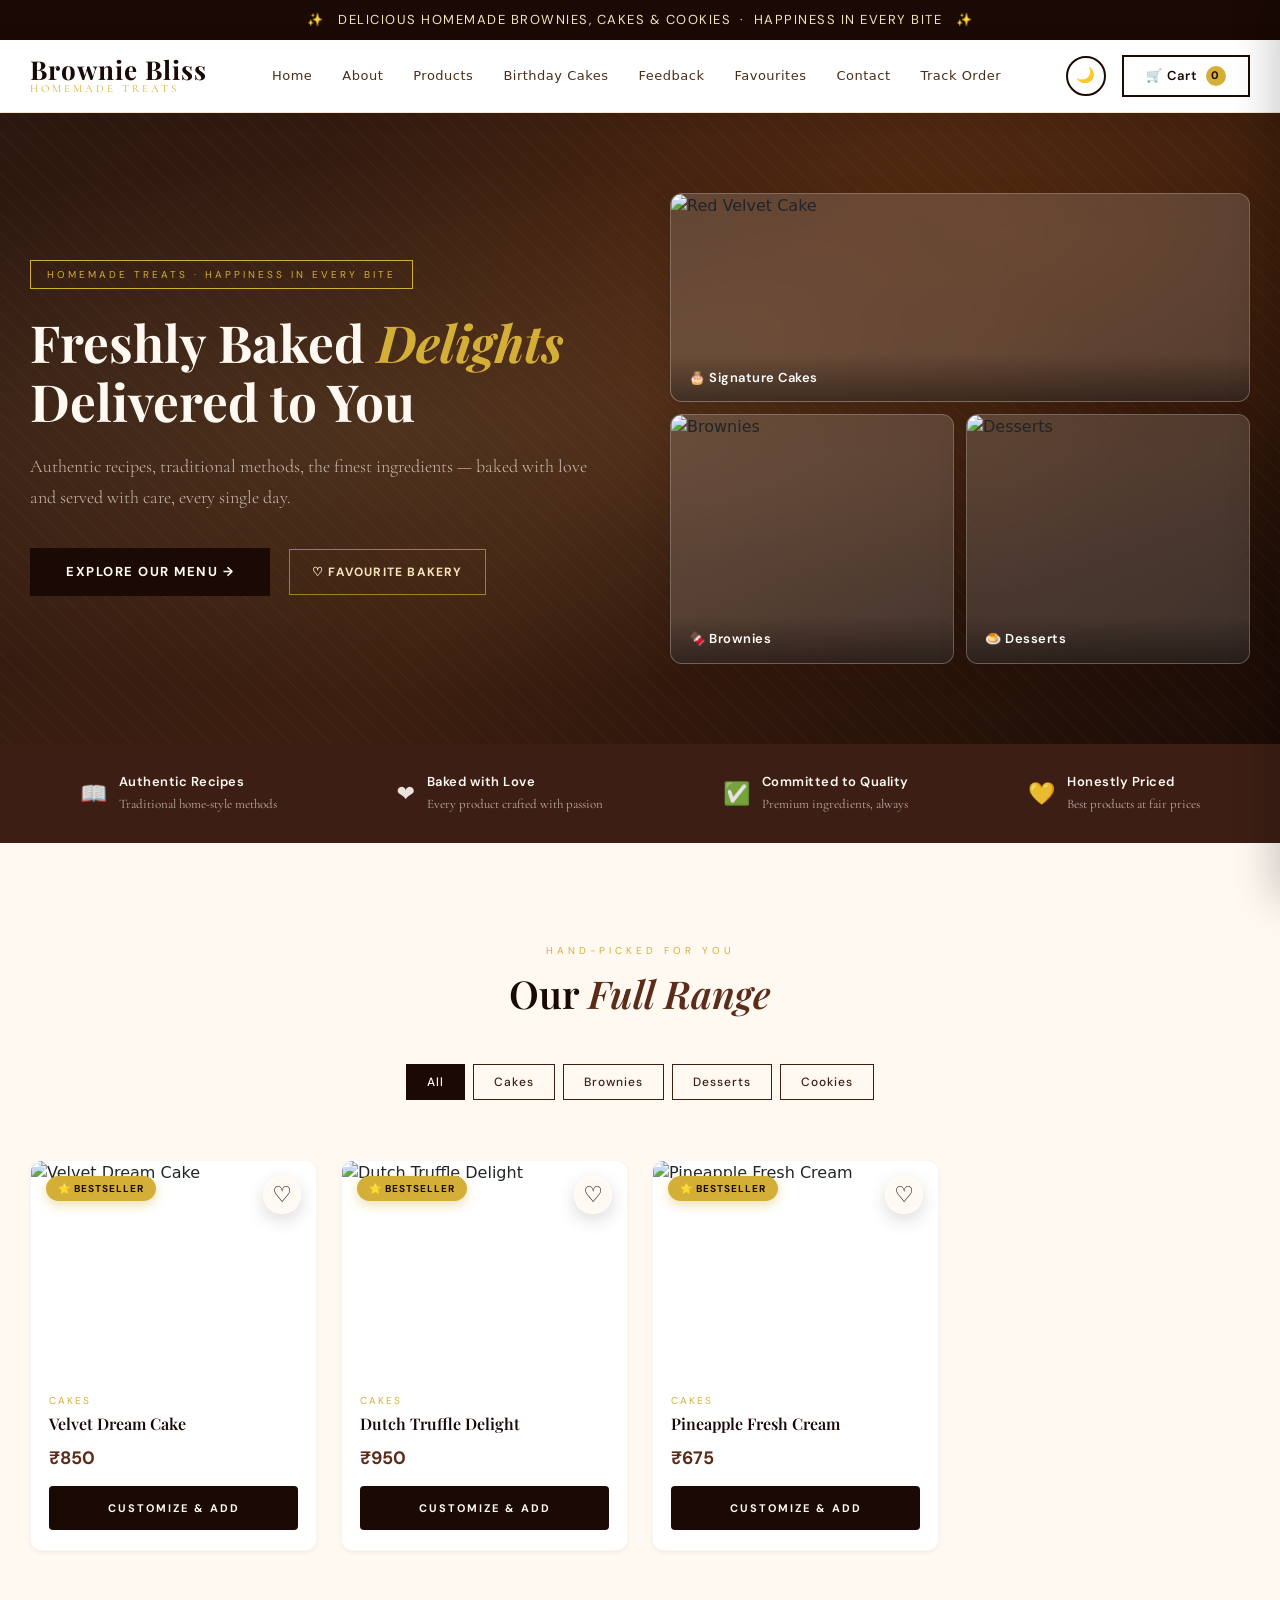
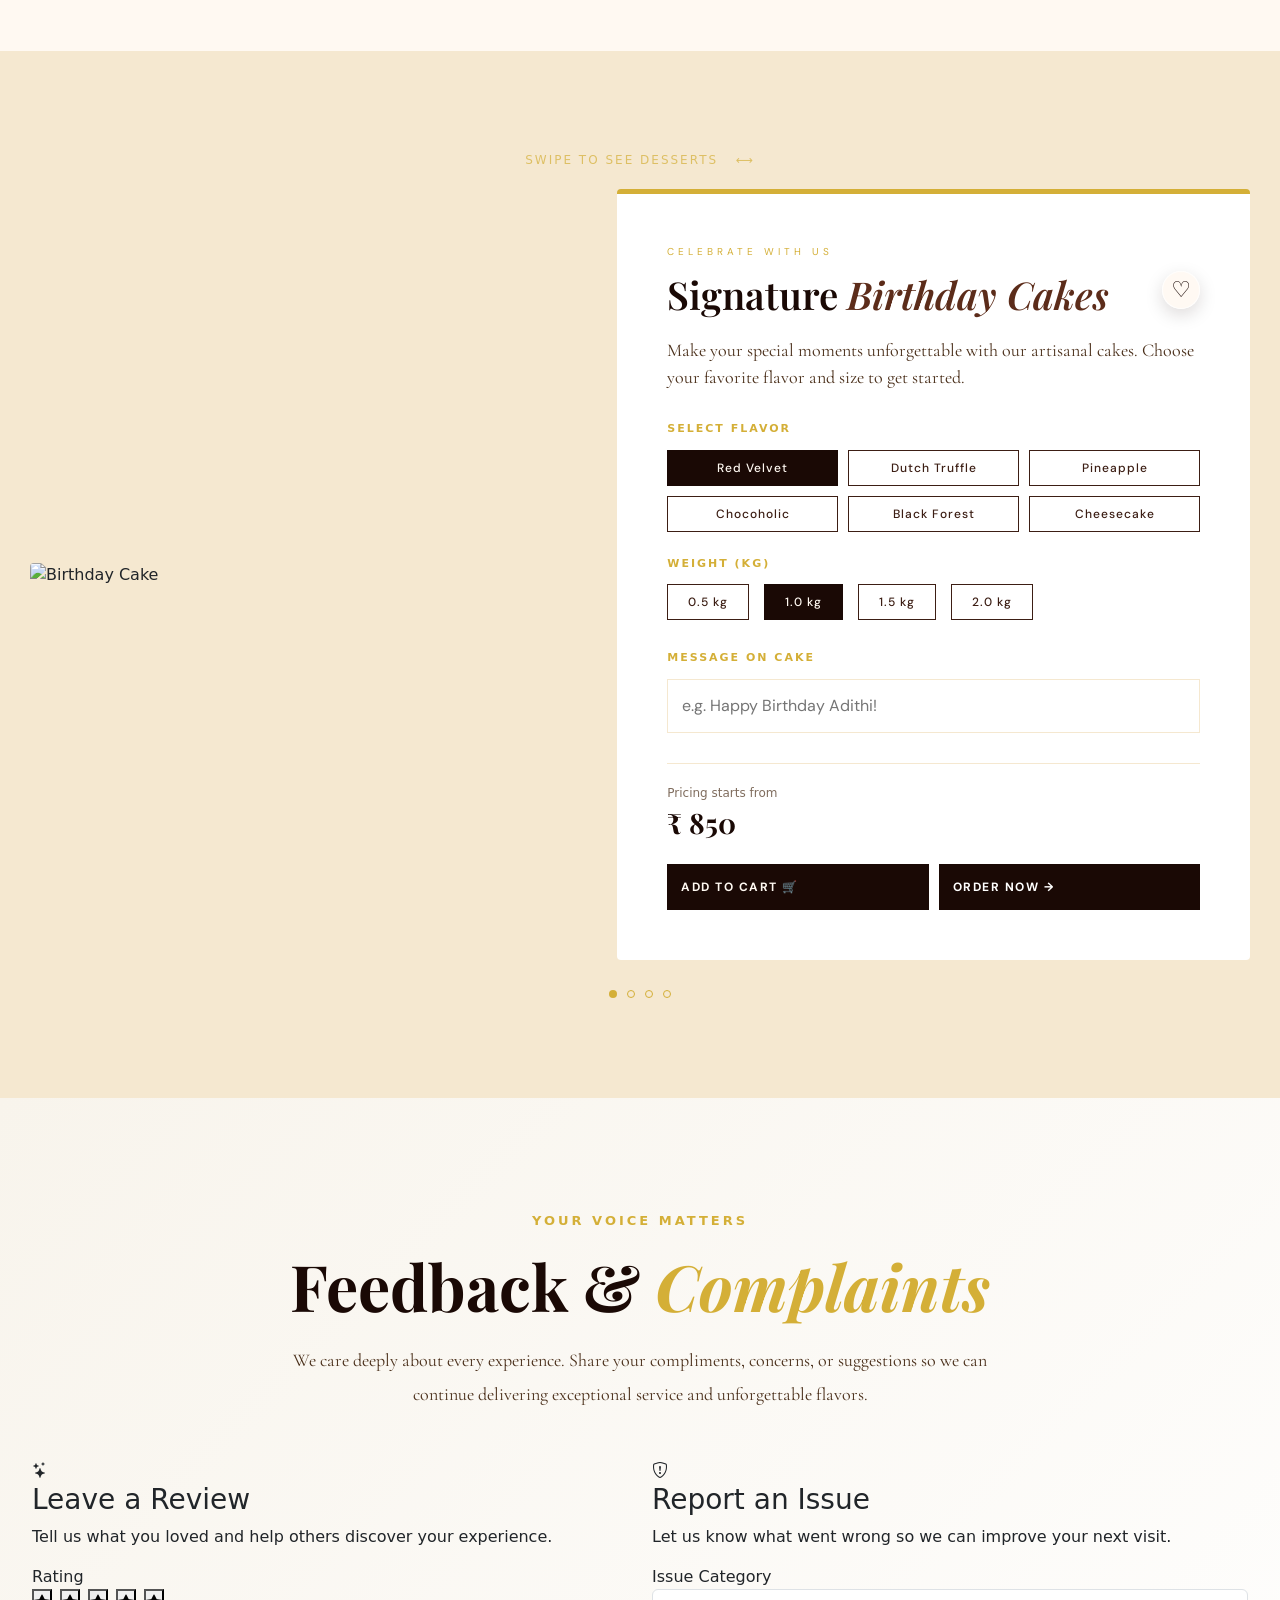
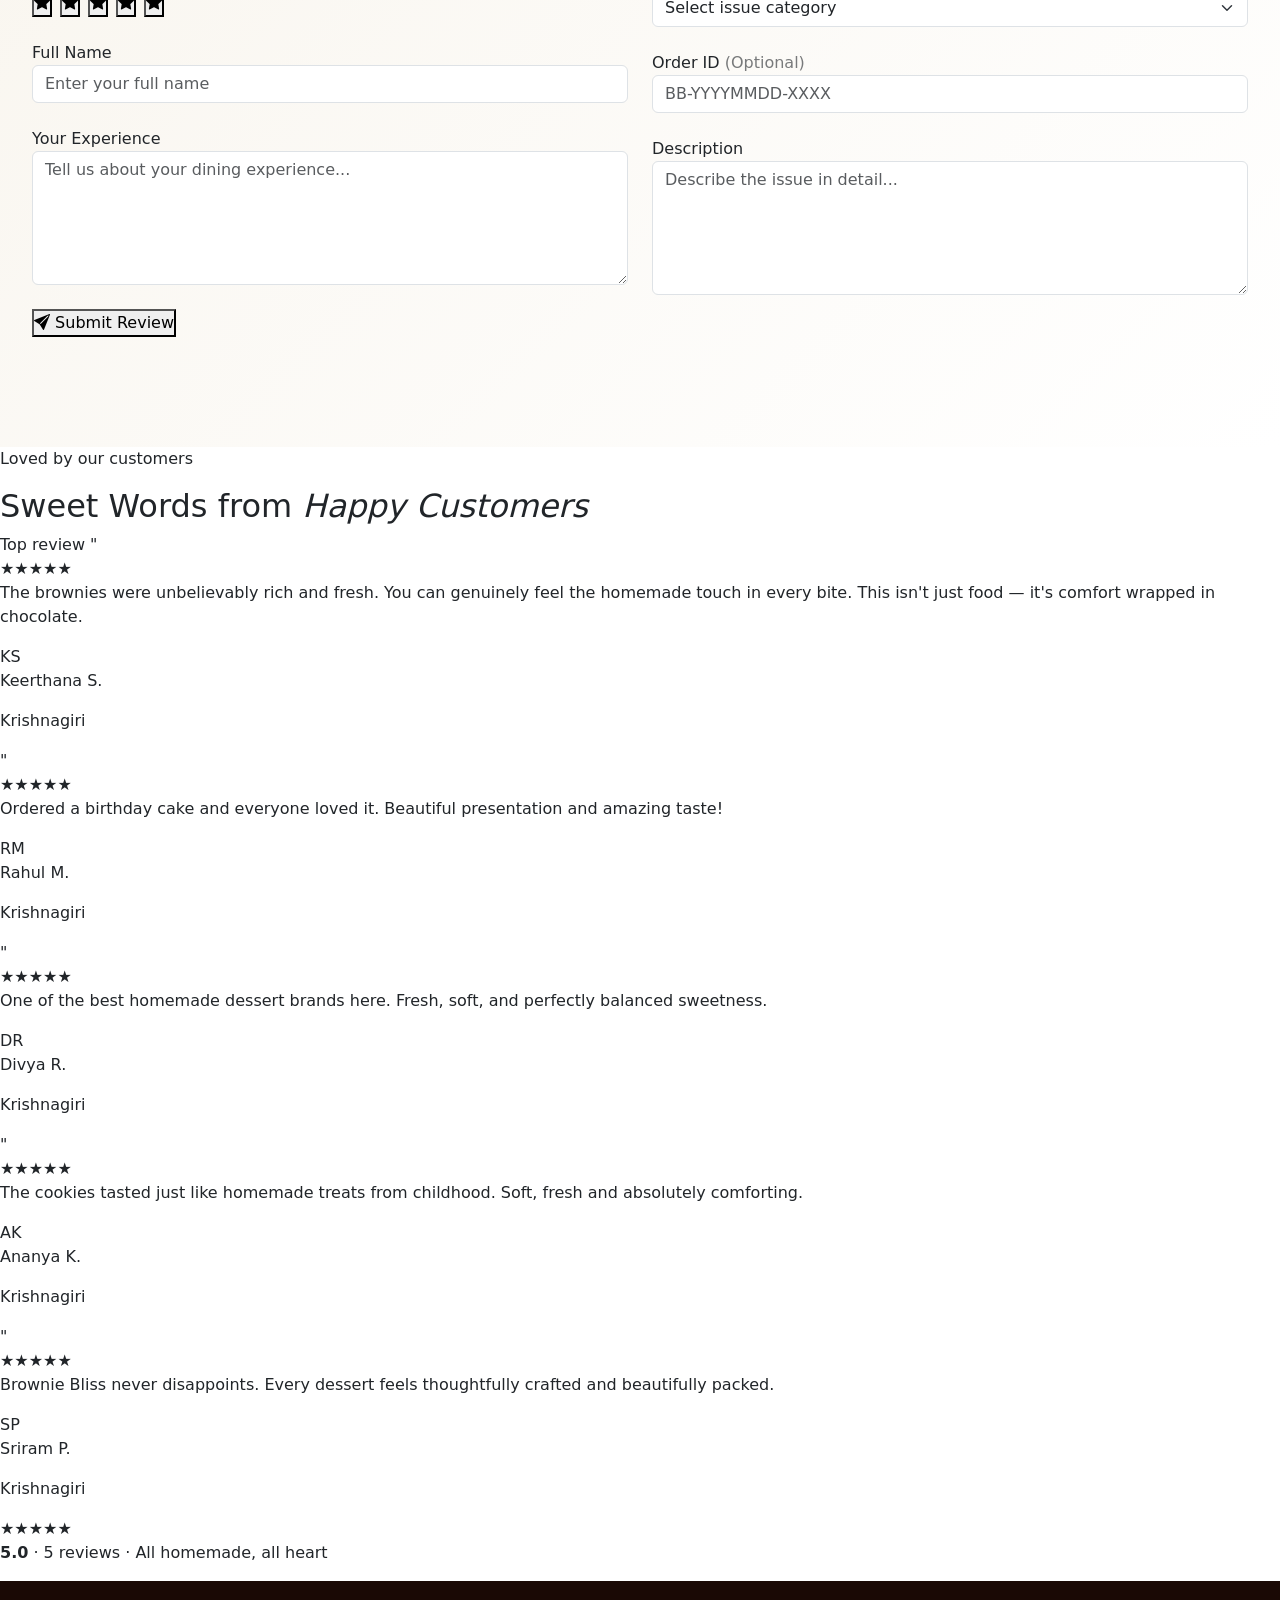
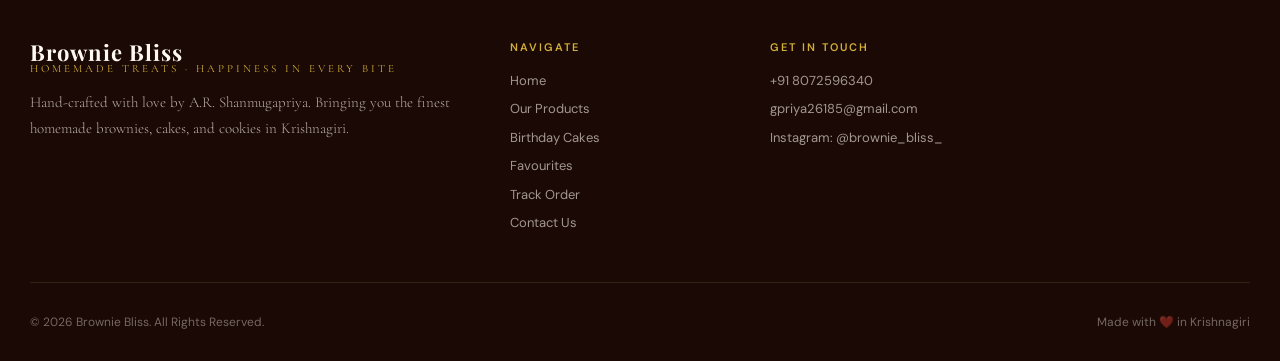
==== public/index.html @ 49a3a007 "Merge remote-tracking branch 'upstream/main' into feedbackreviewsection" ====
<!doctype html>
<html lang="en">
  <head>
    <meta charset="UTF-8" />
    <meta name="viewport" content="width=device-width, initial-scale=1.0" />
    <link rel="icon" type="image/png" href="assets/favicon.png" />
    <title>Brownie Bliss — Happiness in Every Bite</title>
    <link
      href="https://fonts.googleapis.com/css2?family=Playfair+Display:ital,wght@0,400;0,600;0,700;1,400&family=Cormorant+Garamond:wght@300;400;500&family=DM+Sans:wght@300;400;500&display=swap"
      rel="stylesheet"
    />
    <link rel="stylesheet" href="style.css" />
    <!-- Theme init: sets dark class synchronously before first paint (no flash) -->
    <script>
      (function () {
        try {
          var t = localStorage.getItem("bb_theme") || "light";
          if (t === "dark") document.documentElement.classList.add("dark");
        } catch (_) {}
      })();
    </script>
  </head>

  <body id="home">
    <!-- ANNOUNCEMENT -->
    <div class="announcement">
      ✨ &nbsp; DELICIOUS HOMEMADE BROWNIES, CAKES & COOKIES &nbsp;·&nbsp;
      HAPPINESS IN EVERY BITE &nbsp; ✨
    </div>

    <!-- HEADER -->
    <header>
      <div class="header-inner">
        <a href="index.html" class="logo">
          <span class="logo-name">Brownie Bliss</span>
          <span class="logo-sub">Homemade Treats</span>
        </a>
        <nav>
          <a href="index.html#home">Home</a>
          <a href="about.html">About</a>
          <a href="products.html">Products</a>
          <a href="index.html#birthday">Birthday Cakes</a>
          <a href="#feedback">Feedback</a>
          <a href="favourites.html"
            >Favourites
            <span class="nav-count" data-favourites-count style="display: none"
              >0</span
            ></a
          >
          <a href="contact.html">Contact</a>
          <a href="track.html">Track Order</a>
        </nav>
        <button class="menu-toggle" onclick="toggleMenu()">☰</button>
        <div class="header-actions">
          <button
            id="themeToggleBtn"
            class="theme-toggle-btn"
            onclick="toggleTheme()"
            aria-label="Toggle dark mode"
            title="Toggle dark mode"
          >
            <span id="themeIcon">🌙</span>
          </button>
          <button class="cart-btn" onclick="openCart()">
            🛒 Cart
            <span class="cart-count" id="cartBadge">0</span>
          </button>
        </div>
      </div>
    </header>
    <div class="mobile-menu" id="mobileMenu">
      <a href="index.html#home">Home</a>
      <a href="products.html">Products</a>
      <a href="index.html#birthday">Birthday Cakes</a>
      <a href="index.html#contact">Contact</a>
      <a href="track.html">Track Order</a>
    </div>
    <!-- HERO -->
    <section class="hero">
      <div class="hero-bg"></div>
      <div class="hero-pattern"></div>
      <div class="hero-content">
        <div class="hero-text">
          <span class="hero-badge"
            >Homemade Treats · Happiness in every bite</span
          >
          <h1 class="hero-title">
            Freshly Baked <em>Delights</em><br />Delivered to You
          </h1>
          <p class="hero-desc">
            Authentic recipes, traditional methods, the finest ingredients —
            baked with love and served with care, every single day.
          </p>
          <a href="#products" class="hero-cta" style="text-decoration: none">
            Explore Our Menu &rarr;
          </a>
          <button
            class="hero-favourite-btn"
            type="button"
            data-fav-type="bakeries"
            data-fav-id="brownie-bliss"
            aria-pressed="false"
            onclick="toggleBakeryFavourite()"
          >
            &#9825; Favourite Bakery
          </button>
        </div>
        <div class="hero-visual">
          <div class="hero-card">
            <img
              src="https://theobroma.in/cdn/shop/files/redvelvet-theo.jpg?v=1701321860"
              alt="Red Velvet Cake"
            />
            <div class="hero-card-label">🎂 Signature Cakes</div>
          </div>
          <div class="hero-card">
            <img
              src="https://theobroma.in/cdn/shop/files/OverloadBrownie_400x400.jpg?v=1711183338"
              alt="Brownies"
            />
            <div class="hero-card-label">🍫 Brownies</div>
          </div>
          <div class="hero-card">
            <img
              src="https://theobroma.in/cdn/shop/files/Delicacies-04.jpg?v=1681320427"
              alt="Desserts"
            />
            <div class="hero-card-label">🍮 Desserts</div>
          </div>
        </div>
      </div>
    </section>

    <!-- VALUES STRIP -->
    <div class="values-strip" id="about">
      <div class="values-inner">
        <div class="value-item">
          <span class="value-icon">📖</span>
          <div class="value-text">
            <strong>Authentic Recipes</strong>
            <span>Traditional home-style methods</span>
          </div>
        </div>
        <div class="value-item">
          <span class="value-icon">❤️</span>
          <div class="value-text">
            <strong>Baked with Love</strong>
            <span>Every product crafted with passion</span>
          </div>
        </div>
        <div class="value-item">
          <span class="value-icon">✅</span>
          <div class="value-text">
            <strong>Committed to Quality</strong>
            <span>Premium ingredients, always</span>
          </div>
        </div>
        <div class="value-item">
          <span class="value-icon">💛</span>
          <div class="value-text">
            <strong>Honestly Priced</strong>
            <span>Best products at fair prices</span>
          </div>
        </div>
      </div>
    </div>

    <!-- PRODUCTS SECTION -->
    <section
      class="products-section"
      id="products"
      style="padding: 100px 30px; background: var(--cream)"
    >
      <div class="products-inner">
        <div class="section-header">
          <span class="section-label">Hand-picked for you</span>
          <h2 class="section-title">Our <em>Full Range</em></h2>
        </div>

        <div class="filter-tabs" style="margin-bottom: 60px">
          <button
            class="filter-tab active"
            onclick="filterProducts('all', this)"
          >
            All
          </button>
          <button class="filter-tab" onclick="filterProducts('cakes', this)">
            Cakes
          </button>
          <button class="filter-tab" onclick="filterProducts('brownies', this)">
            Brownies
          </button>
          <button class="filter-tab" onclick="filterProducts('desserts', this)">
            Desserts
          </button>
          <button class="filter-tab" onclick="filterProducts('cookies', this)">
            Cookies
          </button>
        </div>

        <div class="products-grid" id="productsGrid"></div>
      </div>
    </section>

    <!-- BIRTHDAY & DESSERT SLIDER SECTION -->
    <section
      class="birthday-section"
      id="birthday"
      style="
        padding: 100px 0;
        background: var(--cream-dark);
        min-height: 80vh;
        overflow: hidden;
      "
    >
      <!-- Slider Hint -->
      <div
        style="
          text-align: center;
          margin-bottom: 20px;
          font-size: 12px;
          color: var(--gold);
          letter-spacing: 2px;
          text-transform: uppercase;
          opacity: 0.7;
        "
      >
        Swipe to see Desserts &nbsp; ⟷
      </div>

      <div
        class="birthday-slider"
        style="
          display: flex;
          overflow-x: auto;
          scroll-snap-type: x mandatory;
          -webkit-overflow-scrolling: touch;
          scroll-behavior: smooth;
        "
      >
        <!-- SLIDE 1: BIRTHDAY CAKES -->
        <div
          class="bday-slide"
          style="flex: 0 0 100%; scroll-snap-align: start; padding: 0 30px"
        >
          <div
            style="
              max-width: 1300px;
              margin: 0 auto;
              display: grid;
              grid-template-columns: 1fr 1.2fr;
              gap: 60px;
              align-items: center;
            "
          >
            <div class="birthday-visual">
              <img
                id="birthdayCakeImg"
                src="https://theobroma.in/cdn/shop/files/redvelvet-theo.jpg?v=1701321860"
                alt="Birthday Cake"
                style="
                  width: 100%;
                  height: 550px;
                  object-fit: cover;
                  border-radius: 4px;
                  box-shadow: var(--shadow);
                "
              />
            </div>
            <div
              class="birthday-card"
              style="
                background: var(--white);
                padding: 50px;
                border-radius: 4px;
                box-shadow: var(--shadow);
                border-top: 5px solid var(--gold);
              "
            >
              <span class="section-label">Celebrate with Us</span>
              <div class="birthday-title-row">
                <h2 class="section-title" style="margin-bottom: 20px">
                  Signature <em>Birthday Cakes</em>
                </h2>
                <button
                  id="birthdayFavoriteBtn"
                  class="favorite-btn favorite-btn-inline"
                  type="button"
                  aria-label="Toggle birthday cake favourite"
                  aria-pressed="false"
                  onclick="toggleBirthdayFavourite()"
                >
                  &#9825;
                </button>
              </div>
              <p
                style="
                  margin-bottom: 30px;
                  color: var(--text-mid);
                  font-family: &quot;Cormorant Garamond&quot;, serif;
                  font-size: 18px;
                "
              >
                Make your special moments unforgettable with our artisanal
                cakes. Choose your favorite flavor and size to get started.
              </p>

              <div style="margin-bottom: 24px">
                <label
                  style="
                    display: block;
                    font-size: 11px;
                    letter-spacing: 2px;
                    text-transform: uppercase;
                    color: var(--gold);
                    margin-bottom: 12px;
                    font-weight: 700;
                  "
                  >Select Flavor</label
                >
                <div
                  style="
                    display: grid;
                    grid-template-columns: repeat(3, 1fr);
                    gap: 10px;
                  "
                >
                  <button
                    class="filter-tab flavor-btn active"
                    onclick="updateBirthdayCake('Red Velvet')"
                  >
                    Red Velvet
                  </button>

                  <button
                    class="filter-tab flavor-btn"
                    onclick="updateBirthdayCake('Dutch Truffle')"
                  >
                    Dutch Truffle
                  </button>

                  <button
                    class="filter-tab flavor-btn"
                    onclick="updateBirthdayCake('Pineapple')"
                  >
                    Pineapple
                  </button>

                  <button
                    class="filter-tab flavor-btn"
                    onclick="updateBirthdayCake('Chocoholic')"
                  >
                    Chocoholic
                  </button>

                  <button
                    class="filter-tab flavor-btn"
                    onclick="updateBirthdayCake('Black Forest')"
                  >
                    Black Forest
                  </button>

                  <button
                    class="filter-tab flavor-btn"
                    onclick="updateBirthdayCake('Cheesecake')"
                  >
                    Cheesecake
                  </button>
                </div>
              </div>

              <div style="margin-bottom: 30px">
                <label
                  style="
                    display: block;
                    font-size: 11px;
                    letter-spacing: 2px;
                    text-transform: uppercase;
                    color: var(--gold);
                    margin-bottom: 12px;
                    font-weight: 700;
                  "
                  >Weight (kg)</label
                >
                <div style="display: flex; gap: 15px">
                  <button class="filter-tab" onclick="setCakeWeight('0.5')">
                    0.5 kg
                  </button>
                  <button
                    class="filter-tab active"
                    onclick="setCakeWeight('1.0')"
                  >
                    1.0 kg
                  </button>
                  <button class="filter-tab" onclick="setCakeWeight('1.5')">
                    1.5 kg
                  </button>
                  <button class="filter-tab" onclick="setCakeWeight('2.0')">
                    2.0 kg
                  </button>
                </div>
              </div>

              <div style="margin-bottom: 30px">
                <label
                  style="
                    display: block;
                    font-size: 11px;
                    letter-spacing: 2px;
                    text-transform: uppercase;
                    color: var(--gold);
                    margin-bottom: 12px;
                    font-weight: 700;
                  "
                  >Message on Cake</label
                >
                <input
                  type="text"
                  id="cakeMessage"
                  placeholder="e.g. Happy Birthday Adithi!"
                  style="
                    width: 100%;
                    padding: 14px;
                    border: 1px solid var(--cream-dark);
                    outline: none;
                    font-family: &quot;DM Sans&quot;, sans-serif;
                  "
                />
              </div>

              <div
                style="
                  display: flex;
                  flex-direction: column;
                  gap: 10px;
                  padding-top: 20px;
                  border-top: 1px solid var(--cream-dark);
                "
              >
                <div
                  style="
                    display: flex;
                    justify-content: space-between;
                    align-items: center;
                    margin-bottom: 10px;
                  "
                >
                  <div>
                    <span
                      style="
                        display: block;
                        font-size: 12px;
                        color: var(--text-mid);
                        opacity: 0.7;
                      "
                      >Pricing starts from</span
                    >
                    <span
                      id="cakePrice"
                      style="
                        font-family: &quot;Playfair Display&quot;, serif;
                        font-size: 28px;
                        font-weight: 700;
                        color: var(--brown-dark);
                      "
                      >₹ 850</span
                    >
                  </div>
                </div>
                <div
                  style="
                    display: grid;
                    grid-template-columns: 1fr 1fr;
                    gap: 10px;
                  "
                >
                  <button
                    class="hero-cta"
                    style="padding: 14px; font-size: 12px"
                    onclick="addBirthdayToCart()"
                  >
                    Add to Cart 🛒
                  </button>
                  <button
                    class="hero-cta"
                    style="
                      padding: 14px;
                      font-size: 12px;
                      background: var(--brown-dark);
                      color: var(--white);
                    "
                    onclick="openCheckout()"
                  >
                    Order Now &rarr;
                  </button>
                </div>
              </div>
            </div>
          </div>
        </div>

        <!-- SLIDE 2: DESSERTS -->
        <div
          class="bday-slide"
          style="flex: 0 0 100%; scroll-snap-align: start; padding: 0 30px"
        >
          <div
            style="
              max-width: 1300px;
              margin: 0 auto;
              display: grid;
              grid-template-columns: 1fr 1.2fr;
              gap: 60px;
              align-items: center;
            "
          >
            <div class="birthday-visual">
              <img
                id="dessertImg"
                src="https://theobroma.in/cdn/shop/files/Delicacies-04.jpg?v=1681320427"
                alt="Desserts"
                style="
                  width: 100%;
                  height: 550px;
                  object-fit: cover;
                  border-radius: 4px;
                  box-shadow: var(--shadow);
                "
              />
            </div>
            <div
              class="birthday-card"
              style="
                background: var(--white);
                padding: 50px;
                border-radius: 4px;
                box-shadow: var(--shadow);
                border-top: 5px solid var(--gold);
              "
            >
              <span class="section-label">Sweet Treats</span>
              <h2 class="section-title" style="margin-bottom: 20px">
                Exquisite <em>Desserts</em>
              </h2>
              <p
                style="
                  margin-bottom: 30px;
                  color: var(--text-mid);
                  font-family: &quot;Cormorant Garamond&quot;, serif;
                  font-size: 18px;
                "
              >
                Indulge in our curated collection of fine desserts. From
                macarons to cheesecakes, every bite is a celebration of flavor
                and craftsmanship.
              </p>

              <div style="margin-bottom: 24px">
                <label
                  style="
                    display: block;
                    font-size: 11px;
                    letter-spacing: 2px;
                    text-transform: uppercase;
                    color: var(--gold);
                    margin-bottom: 12px;
                    font-weight: 700;
                  "
                  >Select Variety</label
                >
                <div
                  style="
                    display: grid;
                    grid-template-columns: repeat(3, 1fr);
                    gap: 10px;
                  "
                >
                  <button class="filter-tab active">Macarons</button>
                  <button class="filter-tab">Tarts</button>
                  <button class="filter-tab">Pastries</button>
                  <button class="filter-tab">Cupcakes</button>
                  <button class="filter-tab">Mousse</button>
                  <button class="filter-tab">Donuts</button>
                </div>
              </div>

              <div style="margin-bottom: 30px">
                <label
                  style="
                    display: block;
                    font-size: 11px;
                    letter-spacing: 2px;
                    text-transform: uppercase;
                    color: var(--gold);
                    margin-bottom: 12px;
                    font-weight: 700;
                  "
                  >Box Size</label
                >
                <div style="display: flex; gap: 15px">
                  <button class="filter-tab">Box of 2</button>
                  <button class="filter-tab active">Box of 4</button>
                  <button class="filter-tab">Box of 6</button>
                  <button class="filter-tab">Box of 12</button>
                </div>
              </div>

              <div style="margin-bottom: 30px">
                <label
                  style="
                    display: block;
                    font-size: 11px;
                    letter-spacing: 2px;
                    text-transform: uppercase;
                    color: var(--gold);
                    margin-bottom: 12px;
                    font-weight: 700;
                  "
                  >Special Request</label
                >
                <input
                  type="text"
                  placeholder="e.g. Less sugar, Eggless"
                  style="
                    width: 100%;
                    padding: 14px;
                    border: 1px solid var(--cream-dark);
                    outline: none;
                    font-family: &quot;DM Sans&quot;, sans-serif;
                  "
                />
              </div>

              <div
                style="
                  display: flex;
                  flex-direction: column;
                  gap: 10px;
                  padding-top: 20px;
                  border-top: 1px solid var(--cream-dark);
                "
              >
                <div
                  style="
                    display: flex;
                    justify-content: space-between;
                    align-items: center;
                    margin-bottom: 10px;
                  "
                >
                  <div>
                    <span
                      style="
                        display: block;
                        font-size: 12px;
                        color: var(--text-mid);
                        opacity: 0.7;
                      "
                      >Pricing starts from</span
                    >
                    <span
                      style="
                        font-family: &quot;Playfair Display&quot;, serif;
                        font-size: 28px;
                        font-weight: 700;
                        color: var(--brown-dark);
                      "
                      >₹ 350</span
                    >
                  </div>
                </div>
                <div
                  style="
                    display: grid;
                    grid-template-columns: 1fr 1fr;
                    gap: 10px;
                  "
                >
                  <button
                    class="hero-cta"
                    style="padding: 14px; font-size: 12px"
                    onclick="addDessertToCart()"
                  >
                    Add to Cart 🛒
                  </button>
                  <button
                    class="hero-cta"
                    style="
                      padding: 14px;
                      font-size: 12px;
                      background: var(--brown-dark);
                      color: var(--white);
                    "
                    onclick="openCheckout()"
                  >
                    Order Now &rarr;
                  </button>
                </div>
              </div>
            </div>
          </div>
        </div>

        <!-- SLIDE 3: BROWNIES -->
        <div
          class="bday-slide"
          style="flex: 0 0 100%; scroll-snap-align: start; padding: 0 30px"
        >
          <div
            style="
              max-width: 1300px;
              margin: 0 auto;
              display: grid;
              grid-template-columns: 1fr 1.2fr;
              gap: 60px;
              align-items: center;
            "
          >
            <div class="birthday-visual">
              <img
                id="brownieImg"
                src="https://theobroma.in/cdn/shop/files/OverloadBrownie_400x400.jpg?v=1711183338"
                alt="Brownies"
                style="
                  width: 100%;
                  height: 550px;
                  object-fit: cover;
                  border-radius: 4px;
                  box-shadow: var(--shadow);
                "
              />
            </div>
            <div
              class="birthday-card"
              style="
                background: var(--white);
                padding: 50px;
                border-radius: 4px;
                box-shadow: var(--shadow);
                border-top: 5px solid var(--gold);
              "
            >
              <span class="section-label">Fudgy Delights</span>
              <h2 class="section-title" style="margin-bottom: 20px">
                Signature <em>Brownies</em>
              </h2>
              <p
                style="
                  margin-bottom: 30px;
                  color: var(--text-mid);
                  font-family: &quot;Cormorant Garamond&quot;, serif;
                  font-size: 18px;
                "
              >
                Our brownies are legendary. Fudgy, decadent, and made with the
                finest Belgian chocolate for an unparalleled cocoa experience.
              </p>

              <div style="margin-bottom: 24px">
                <label
                  style="
                    display: block;
                    font-size: 11px;
                    letter-spacing: 2px;
                    text-transform: uppercase;
                    color: var(--gold);
                    margin-bottom: 12px;
                    font-weight: 700;
                  "
                  >Select Flavor</label
                >
                <div
                  style="
                    display: grid;
                    grid-template-columns: repeat(3, 1fr);
                    gap: 10px;
                  "
                >
                  <button class="filter-tab active">Walnut</button>
                  <button class="filter-tab">Overload</button>
                  <button class="filter-tab">Nutella</button>
                  <button class="filter-tab">Red Velvet</button>
                  <button class="filter-tab">Cookie</button>
                  <button class="filter-tab">Assorted</button>
                </div>
              </div>

              <div style="margin-bottom: 30px">
                <label
                  style="
                    display: block;
                    font-size: 11px;
                    letter-spacing: 2px;
                    text-transform: uppercase;
                    color: var(--gold);
                    margin-bottom: 12px;
                    font-weight: 700;
                  "
                  >Pack Size</label
                >
                <div style="display: flex; gap: 15px">
                  <button class="filter-tab">Pack of 1</button>
                  <button class="filter-tab active">Pack of 4</button>
                  <button class="filter-tab">Pack of 6</button>
                  <button class="filter-tab">Pack of 12</button>
                </div>
              </div>

              <div style="margin-bottom: 30px">
                <label
                  style="
                    display: block;
                    font-size: 11px;
                    letter-spacing: 2px;
                    text-transform: uppercase;
                    color: var(--gold);
                    margin-bottom: 12px;
                    font-weight: 700;
                  "
                  >Gift Wrap</label
                >
                <div style="display: flex; gap: 15px">
                  <button class="filter-tab active">Standard</button>
                  <button class="filter-tab">Premium Gold</button>
                </div>
              </div>

              <div
                style="
                  display: flex;
                  flex-direction: column;
                  gap: 10px;
                  padding-top: 20px;
                  border-top: 1px solid var(--cream-dark);
                "
              >
                <div
                  style="
                    display: flex;
                    justify-content: space-between;
                    align-items: center;
                    margin-bottom: 10px;
                  "
                >
                  <div>
                    <span
                      style="
                        display: block;
                        font-size: 12px;
                        color: var(--text-mid);
                        opacity: 0.7;
                      "
                      >Pricing starts from</span
                    >
                    <span
                      style="
                        font-family: &quot;Playfair Display&quot;, serif;
                        font-size: 28px;
                        font-weight: 700;
                        color: var(--brown-dark);
                      "
                      >₹ 250</span
                    >
                  </div>
                </div>
                <div
                  style="
                    display: grid;
                    grid-template-columns: 1fr 1fr;
                    gap: 10px;
                  "
                >
                  <button
                    class="hero-cta"
                    style="padding: 14px; font-size: 12px"
                    onclick="addBrownieToCart()"
                  >
                    Add to Cart 🛒
                  </button>
                  <button
                    class="hero-cta"
                    style="
                      padding: 14px;
                      font-size: 12px;
                      background: var(--brown-dark);
                      color: var(--white);
                    "
                    onclick="openCheckout()"
                  >
                    Order Now &rarr;
                  </button>
                </div>
              </div>
            </div>
          </div>
        </div>

        <!-- SLIDE 4: COOKIES -->
        <div
          class="bday-slide"
          style="flex: 0 0 100%; scroll-snap-align: start; padding: 0 30px"
        >
          <div
            style="
              max-width: 1300px;
              margin: 0 auto;
              display: grid;
              grid-template-columns: 1fr 1.2fr;
              gap: 60px;
              align-items: center;
            "
          >
            <div class="birthday-visual">
              <img
                id="cookieImg"
                src="https://www.shugarysweets.com/wp-content/uploads/2020/05/chocolate-chip-cookies-recipe.jpg"
                alt="Cookies"
                style="
                  width: 100%;
                  height: 550px;
                  object-fit: cover;
                  border-radius: 4px;
                  box-shadow: var(--shadow);
                "
              />
            </div>
            <div
              class="birthday-card"
              style="
                background: var(--white);
                padding: 50px;
                border-radius: 4px;
                box-shadow: var(--shadow);
                border-top: 5px solid var(--gold);
              "
            >
              <span class="section-label">Freshly Baked</span>
              <h2 class="section-title" style="margin-bottom: 20px">
                Gourmet <em>Cookies</em>
              </h2>
              <p
                style="
                  margin-bottom: 30px;
                  color: var(--text-mid);
                  font-family: &quot;Cormorant Garamond&quot;, serif;
                  font-size: 18px;
                "
              >
                Golden, crispy on the edges, and chewy in the middle. Our
                cookies are packed with premium chocolate chips and baked to
                perfection.
              </p>

              <div style="margin-bottom: 24px">
                <label
                  style="
                    display: block;
                    font-size: 11px;
                    letter-spacing: 2px;
                    text-transform: uppercase;
                    color: var(--gold);
                    margin-bottom: 12px;
                    font-weight: 700;
                  "
                  >Select Variety</label
                >
                <div
                  style="
                    display: grid;
                    grid-template-columns: repeat(3, 1fr);
                    gap: 10px;
                  "
                >
                  <button class="filter-tab active">Choco Chip</button>
                  <button class="filter-tab">Double Choco</button>
                  <button class="filter-tab">Oatmeal Raisin</button>
                  <button class="filter-tab">Almond Biscotti</button>
                  <button class="filter-tab">Red Velvet</button>
                  <button class="filter-tab">Assorted</button>
                </div>
              </div>

              <div style="margin-bottom: 30px">
                <label
                  style="
                    display: block;
                    font-size: 11px;
                    letter-spacing: 2px;
                    text-transform: uppercase;
                    color: var(--gold);
                    margin-bottom: 12px;
                    font-weight: 700;
                  "
                  >Pack Size</label
                >
                <div style="display: flex; gap: 15px">
                  <button class="filter-tab">Box of 2</button>
                  <button class="filter-tab active">Box of 6</button>
                  <button class="filter-tab">Box of 12</button>
                  <button class="filter-tab">Gift Tin</button>
                </div>
              </div>

              <div
                style="
                  display: flex;
                  flex-direction: column;
                  gap: 10px;
                  padding-top: 20px;
                  border-top: 1px solid var(--cream-dark);
                "
              >
                <div
                  style="
                    display: flex;
                    justify-content: space-between;
                    align-items: center;
                    margin-bottom: 10px;
                  "
                >
                  <div>
                    <span
                      style="
                        display: block;
                        font-size: 12px;
                        color: var(--text-mid);
                        opacity: 0.7;
                      "
                      >Pricing starts from</span
                    >
                    <span
                      style="
                        font-family: &quot;Playfair Display&quot;, serif;
                        font-size: 28px;
                        font-weight: 700;
                        color: var(--brown-dark);
                      "
                      >₹ 250</span
                    >
                  </div>
                </div>
                <div
                  style="
                    display: grid;
                    grid-template-columns: 1fr 1fr;
                    gap: 10px;
                  "
                >
                  <button
                    class="hero-cta"
                    style="padding: 14px; font-size: 12px"
                    onclick="addCookieToCart()"
                  >
                    Add to Cart 🛒
                  </button>
                  <button
                    class="hero-cta"
                    style="
                      padding: 14px;
                      font-size: 12px;
                      background: var(--brown-dark);
                      color: var(--white);
                    "
                    onclick="openCheckout()"
                  >
                    Order Now &rarr;
                  </button>
                </div>
              </div>
            </div>
          </div>
        </div>
      </div>

      <!-- Slider Navigation Dots -->
      <div
        style="
          display: flex;
          justify-content: center;
          gap: 10px;
          margin-top: 30px;
        "
      >
        <div
          style="
            width: 8px;
            height: 8px;
            border-radius: 50%;
            background: var(--gold);
            cursor: pointer;
          "
        ></div>
        <div
          style="
            width: 8px;
            height: 8px;
            border-radius: 50%;
            background: var(--cream-dark);
            border: 1px solid var(--gold);
            cursor: pointer;
          "
        ></div>
        <div
          style="
            width: 8px;
            height: 8px;
            border-radius: 50%;
            background: var(--cream-dark);
            border: 1px solid var(--gold);
            cursor: pointer;
          "
        ></div>
        <div
          style="
            width: 8px;
            height: 8px;
            border-radius: 50%;
            background: var(--cream-dark);
            border: 1px solid var(--gold);
            cursor: pointer;
          "
        ></div>
      </div>
    </section>

    <!-- =========================
 FEEDBACK & COMPLAINTS SECTION
========================== -->

    <section
      id="feedback"
      style="
        padding: 110px 20px;
        background: linear-gradient(
          135deg,
          rgba(248, 244, 236, 1) 0%,
          rgba(255, 255, 255, 1) 100%
        );
        position: relative;
        overflow: hidden;
      "
    >
      <!-- Bootstrap -->
      <link
        href="https://cdn.jsdelivr.net/npm/bootstrap@5.3.3/dist/css/bootstrap.min.css"
        rel="stylesheet"
      />

      <!-- Bootstrap Icons -->
      <link
        rel="stylesheet"
        href="https://cdn.jsdelivr.net/npm/bootstrap-icons@1.11.3/font/bootstrap-icons.min.css"
      />

      <div class="container" style="max-width: 1320px">
        <!-- HEADER -->
        <div class="text-center mb-5">
          <span
            style="
              color: var(--gold);
              font-size: 13px;
              font-weight: 700;
              letter-spacing: 3px;
              text-transform: uppercase;
              display: inline-block;
              margin-bottom: 18px;
            "
          >
            Your Voice Matters
          </span>

          <h2
            style="
              font-family: &quot;Playfair Display&quot;, serif;
              font-size: clamp(40px, 5vw, 68px);
              color: var(--brown-dark);
              margin-bottom: 18px;
              font-weight: 700;
            "
          >
            Feedback &
            <em style="color: var(--gold); font-style: italic"> Complaints </em>
          </h2>

          <p
            style="
              max-width: 720px;
              margin: auto;
              color: var(--text-mid);
              line-height: 1.9;
              font-size: 18px;
              font-family: &quot;Cormorant Garamond&quot;, serif;
            "
          >
            We care deeply about every experience. Share your compliments,
            concerns, or suggestions so we can continue delivering exceptional
            service and unforgettable flavors.
          </p>
        </div>

        <!-- FORMS -->
        <div class="row g-4 align-items-stretch">
          <!-- ================= REVIEW FORM ================= -->
          <div class="col-lg-6 d-flex">
            <div class="lux-card w-100">
              <!-- ICON -->
              <div class="icon-box review-icon">
                <i class="bi bi-stars"></i>
              </div>

              <h3 class="form-heading">Leave a Review</h3>

              <p class="form-subtext">
                Tell us what you loved and help others discover your experience.
              </p>

              <form id="reviewForm" novalidate>
                <!-- RATING -->
                <div class="mb-4">
                  <label class="lux-label"> Rating </label>

                  <div
                    id="starRating"
                    class="d-flex gap-2"
                    role="radiogroup"
                    aria-label="Star Rating"
                  >
                    <button
                      type="button"
                      class="star-btn"
                      data-value="1"
                      aria-label="1 Star"
                    >
                      <i class="bi bi-star-fill"></i>
                    </button>

                    <button
                      type="button"
                      class="star-btn"
                      data-value="2"
                      aria-label="2 Stars"
                    >
                      <i class="bi bi-star-fill"></i>
                    </button>

                    <button
                      type="button"
                      class="star-btn"
                      data-value="3"
                      aria-label="3 Stars"
                    >
                      <i class="bi bi-star-fill"></i>
                    </button>

                    <button
                      type="button"
                      class="star-btn"
                      data-value="4"
                      aria-label="4 Stars"
                    >
                      <i class="bi bi-star-fill"></i>
                    </button>

                    <button
                      type="button"
                      class="star-btn"
                      data-value="5"
                      aria-label="5 Stars"
                    >
                      <i class="bi bi-star-fill"></i>
                    </button>
                  </div>

                  <input type="hidden" id="ratingValue" />

                  <div id="ratingError" class="error-text"></div>
                </div>

                <!-- NAME -->
                <div class="mb-4">
                  <label for="reviewName" class="lux-label"> Full Name </label>

                  <input
                    type="text"
                    id="reviewName"
                    class="form-control lux-input"
                    placeholder="Enter your full name"
                    required
                    aria-label="Your Name"
                  />

                  <div class="invalid-feedback">Please enter your name.</div>
                </div>

                <!-- MESSAGE -->
                <div class="mb-4">
                  <label for="reviewMessage" class="lux-label">
                    Your Experience
                  </label>

                  <textarea
                    id="reviewMessage"
                    class="form-control lux-input"
                    rows="5"
                    placeholder="Tell us about your dining experience..."
                    required
                    aria-label="Review Message"
                  ></textarea>

                  <div class="invalid-feedback">
                    Please share your feedback.
                  </div>
                </div>

                <!-- BUTTON -->
                <button type="submit" class="lux-btn review-btn">
                  <i class="bi bi-send-fill"></i>
                  Submit Review
                </button>
              </form>
            </div>
          </div>

          <!-- ================= COMPLAINT FORM ================= -->
          <div class="col-lg-6 d-flex">
            <div class="lux-card w-100">
              <!-- ICON -->
              <div class="icon-box complaint-icon">
                <i class="bi bi-shield-exclamation"></i>
              </div>

              <h3 class="form-heading">Report an Issue</h3>

              <p class="form-subtext">
                Let us know what went wrong so we can improve your next visit.
              </p>

              <form id="complaintForm" novalidate>
                <!-- SUBJECT -->
                <div class="mb-4">
                  <label for="complaintSubject" class="lux-label">
                    Issue Category
                  </label>

                  <select
                    id="complaintSubject"
                    class="form-select lux-input"
                    required
                    aria-label="Complaint Category"
                  >
                    <option value="" selected disabled>
                      Select issue category
                    </option>

                    <option value="delivery">Delivery Delay</option>

                    <option value="quality">Food Quality</option>

                    <option value="payment">Payment Issue</option>

                    <option value="staff">Staff Behavior</option>

                    <option value="other">Other</option>
                  </select>

                  <div class="invalid-feedback">Please choose a category.</div>
                </div>

                <!-- ORDER ID -->
                <div class="mb-4">
                  <label for="orderId" class="lux-label">
                    Order ID
                    <span style="opacity: 0.6">(Optional)</span>
                  </label>

                  <input
                    type="text"
                    id="orderId"
                    class="form-control lux-input"
                    placeholder="BB-YYYYMMDD-XXXX"
                    aria-label="Order ID"
                  />
                </div>

                <!-- DESCRIPTION -->
                <div class="mb-4">
                  <label for="complaintMessage" class="lux-label">
                    Description
                  </label>

                  <textarea
                    id="complaintMessage"
                    class="form-control lux-input"
                    rows="5"
                    placeholder="Describe the issue in detail..."
                    required
                    aria-label="Complaint Description"
                  ></textarea>

                  <div class="invalid-feedback">
                    Please describe your issue.
                  </div>
                </div>

      </div>
    </div>
  </section>


<section class="bb-reviews">
  <p class="eyebrow">Loved by our customers</p>
  <h2>Sweet Words from <em>Happy Customers</em></h2>

  <div class="reviews-grid">

    <div class="review-card featured">
      <span class="featured-badge">Top review</span>
      <span class="quote-mark">"</span>
      <div class="stars">★★★★★</div>
      <p class="review-text">The brownies were unbelievably rich and fresh. You can genuinely feel the homemade touch in every bite. This isn't just food — it's comfort wrapped in chocolate.</p>
      <div class="reviewer">
        <div class="reviewer-avatar">KS</div>
        <div>
          <p class="reviewer-name">Keerthana S.</p>
          <p class="reviewer-location">Krishnagiri</p>
        </div>
      </div>
    </div>

    <div class="review-card">
      <span class="quote-mark">"</span>
      <div class="stars">★★★★★</div>
      <p class="review-text">Ordered a birthday cake and everyone loved it. Beautiful presentation and amazing taste!</p>
      <div class="reviewer">
        <div class="reviewer-avatar">RM</div>
        <div>
          <p class="reviewer-name">Rahul M.</p>
          <p class="reviewer-location">Krishnagiri</p>
        </div>
      </div>
    </div>

    <div class="review-card">
      <span class="quote-mark">"</span>
      <div class="stars">★★★★★</div>
      <p class="review-text">One of the best homemade dessert brands here. Fresh, soft, and perfectly balanced sweetness.</p>
      <div class="reviewer">
        <div class="reviewer-avatar">DR</div>
        <div>
          <p class="reviewer-name">Divya R.</p>
          <p class="reviewer-location">Krishnagiri</p>
        </div>
      </div>
    </div>

    <div class="review-card">
      <span class="quote-mark">"</span>
      <div class="stars">★★★★★</div>
      <p class="review-text">The cookies tasted just like homemade treats from childhood. Soft, fresh and absolutely comforting.</p>
      <div class="reviewer">
        <div class="reviewer-avatar">AK</div>
        <div>
          <p class="reviewer-name">Ananya K.</p>
          <p class="reviewer-location">Krishnagiri</p>
        </div>
      </div>
    </div>

    <div class="review-card">
      <span class="quote-mark">"</span>
      <div class="stars">★★★★★</div>
      <p class="review-text">Brownie Bliss never disappoints. Every dessert feels thoughtfully crafted and beautifully packed.</p>
      <div class="reviewer">
        <div class="reviewer-avatar">SP</div>
        <div>
          <p class="reviewer-name">Sriram P.</p>
          <p class="reviewer-location">Krishnagiri</p>
        </div>
      </div>
    </div>

  </div>

  <div class="bb-overall">
    <span class="stars-big">★★★★★</span>
    <p class="rating-text"><strong>5.0</strong> · 5 reviews · All homemade, all heart</p>
  </div>
</section>

    <!-- FOOTER -->
    <footer id="contact">
      <div class="footer-inner">
        <div class="footer-top">
          <div class="footer-brand">
            <div class="logo">
              <span class="logo-name">Brownie Bliss</span>
              <span class="logo-sub"
                >Homemade Treats · Happiness in every bite</span
              >
            </div>
            <p>
              Hand-crafted with love by A.R. Shanmugapriya. Bringing you the
              finest homemade brownies, cakes, and cookies in Krishnagiri.
            </p>
          </div>
          <div class="footer-col">
            <h4>Navigate</h4>
            <a href="#home">Home</a>
            <a href="products.html">Our Products</a>
            <a href="#birthday">Birthday Cakes</a>
            <a href="favourites.html">Favourites</a>
            <a href="track.html">Track Order</a>
            <a href="contact.html">Contact Us</a>
          </div>
          <div class="footer-col" style="display: none">
            <h4>Information</h4>
            <a href="#">Privacy Policy</a>
            <a href="#">Refund Policy</a>
          </div>
          <div class="footer-col">
            <h4>Get In Touch</h4>
            <a href="tel:08072596340">+91 8072596340</a>
            <a href="mailto:gpriya26185@gmail.com">gpriya26185@gmail.com</a>
            <a
              href="https://instagram.com/brownie_bliss_"
              target="_blank"
              rel="noopener noreferrer"
              >Instagram: @brownie_bliss_</a
            >
          </div>
        </div>
        <div class="footer-bottom">
          <span>© 2026 Brownie Bliss. All Rights Reserved.</span>
          <span>Made with ❤️ in Krishnagiri</span>
        </div>
      </div>
    </footer>

    <!-- SHARED COMPONENTS -->
    <div class="cart-overlay" id="cartOverlay" onclick="closeCart()"></div>
    <div class="cart-sidebar" id="cartSidebar">
      <div class="cart-header">
        <span class="cart-title">Your Cart 🛒</span>
        <button class="cart-close" onclick="closeCart()">✕</button>
      </div>
      <div class="cart-items" id="cartItems"></div>
      <div class="cart-footer" id="cartFooter" style="display: none">
        <div class="cart-total">
          <span class="cart-total-label">Total Amount</span>
          <span class="cart-total-amt" id="cartTotal">₹0</span>
        </div>
        <button class="whatsapp-btn" onclick="sendToWhatsApp()">
          Order via WhatsApp
        </button>
        <p class="whatsapp-note">
          You'll be redirected to WhatsApp to confirm your order
        </p>
      </div>
    </div>

    <!-- TOAST -->
    <div class="toast" id="toast"></div>
    <button id="scrollTopBtn" onclick="scrollToTop()">↑</button>
    <script src="script.js"></script>
  </body>
</html>
---- public/style.css ----
style.css

html {
  scroll-behavior: smooth;
}

:root {
  --color-primary: #4A2C0A;
  --brown-mid: #3C1E14;
  --color-accent: #D2691E;
  --brand-red: #8B0000;
  --gold: #D4AF37;
  --gold-light: #F4E4BC;
  --cream: #FFF9F2;
  --cream-dark: #F5E8D0;
  --text-dark: #1a0f08;
  --text-mid: #4a2f1a;
  --white: #fff;
  --shadow-sm: 0 2px 4px rgba(26, 9, 5, 0.05);
  --shadow-md: 0 10px 30px rgba(26, 9, 5, 0.1);
  --shadow-lg: 0 20px 50px rgba(26, 9, 5, 0.15);
  --radius-sm: 4px;
  --radius-md: 12px;
  --radius-lg: 20px;
  --glass: rgba(255, 255, 255, 0.15);
  --glass-border: rgba(255, 255, 255, 0.2);
}

html.dark {
  --cream: #121212;
  --cream-dark: #1e1e1e;
  --white: #1a1a1a;

  --text-dark: #f5f5f5;
  --text-mid: #d1d1d1;

  --brown-dark: #f5e6ca;
  --brown-mid: #d6b98c;
  --brown-warm: #e0b97f;

  --glass: rgba(255, 255, 255, 0.08);
  --glass-border: rgba(255, 255, 255, 0.15);
}

* {
  margin: 0;
  padding: 0;
  box-sizing: border-box;
}

body {
  background: var(--cream);
  color: var(--text-dark);
  font-family: 'DM Sans', sans-serif;
  overflow-x: hidden;
}

/* ANNOUNCEMENT BAR */
.announcement {
  background: var(--color-primary);
  color: var(--gold-light);
  text-align: center;
  padding: 10px 20px;
  font-size: 13px;
  letter-spacing: 1.5px;
  font-family: 'DM Sans', sans-serif;
  font-weight: 400;
}

/* HEADER */
header {
  background: var(--white);
  border-bottom: 1px solid var(--cream-dark);
  position: sticky;
  top: 0;
  z-index: 1000;
  box-shadow: 0 2px 20px rgba(44, 24, 16, 0.08);
}

.header-inner {
  max-width: 1300px;
  margin: 0 auto;
  padding: 0 30px;
  display: flex;
  align-items: center;
  justify-content: space-between;
  height: 72px;
}

.logo {
  display: flex;
  flex-direction: column;
  line-height: 1;
}

.logo-name {
  font-family: 'Playfair Display', serif;
  font-size: 26px;
  font-weight: 700;
  color: var(--color-primary);
  letter-spacing: 1px;
}

.logo-sub {
  font-family: 'Cormorant Garamond', serif;
  font-size: 11px;
  letter-spacing: 3px;
  color: var(--gold);
  text-transform: uppercase;
}

nav {
  display: flex;
  gap: 30px;
  align-items: center;
}

nav a {
  text-decoration: none;
  color: var(--text-mid);
  font-size: 13px;
  letter-spacing: 0.5px;
  font-weight: 500;
  transition: color 0.2s;
  position: relative;
}

nav a::after {
  content: '';
  position: absolute;
  bottom: -3px;
  left: 0;
  right: 0;
  height: 1px;
  background: var(--gold);
  transform: scaleX(0);
  transition: transform 0.25s;
}

nav a:hover::after {
  transform: scaleX(1);
}

nav a:hover {
  color: var(--color-primary);
}

.header-actions {
  display: flex;
  gap: 16px;
  align-items: center;
}

.cart-btn {
  position: relative;
  background: none;
  border: 2px solid var(--color-primary);
  color: var(--color-primary);
  padding: 9px 22px;
  font-family: 'DM Sans', sans-serif;
  font-size: 13px;
  font-weight: 600;
  letter-spacing: 1px;
  cursor: pointer;
  transition: all 0.2s;
  border-radius: 0;
  display: flex;
  align-items: center;
  gap: 8px;
}

.cart-btn:hover {
  background: var(--color-primary);
  color: var(--white);
}

.cart-count {
  background: var(--gold);
  color: var(--color-primary);
  border-radius: 50%;
  width: 20px;
  height: 20px;
  font-size: 11px;
  font-weight: 700;
  display: flex;
  align-items: center;
  justify-content: center;
}

/* HERO */
.hero {
  background: var(--color-primary);
  position: relative;
  overflow: hidden;
  min-height: 520px;
  display: flex;
  align-items: center;
}

.hero-bg {
  position: absolute;
  inset: 0;
  background:
    radial-gradient(ellipse at 30% 50%, rgba(201, 169, 110, 0.15) 0%, transparent 60%),
    radial-gradient(ellipse at 80% 20%, rgba(139, 69, 19, 0.3) 0%, transparent 50%),
    linear-gradient(135deg, #2C1810 0%, #3d1f10 50%, #1a0c06 100%);
}

.hero-pattern {
  position: absolute;
  inset: 0;
  opacity: 0.04;
  background-image: repeating-linear-gradient(45deg, var(--gold) 0, var(--gold) 1px, transparent 0, transparent 50%);
  background-size: 20px 20px;
}

.hero-content {
  position: relative;
  max-width: 1300px;
  margin: 0 auto;
  padding: 80px 30px;
  display: grid;
  grid-template-columns: 1fr 1fr;
  gap: 60px;
  align-items: center;
  width: 100%;
}

.hero-text {
  color: var(--white);
}

.hero-badge {
  display: inline-block;
  border: 1px solid var(--gold);
  color: var(--gold);
  font-size: 10px;
  letter-spacing: 3px;
  text-transform: uppercase;
  padding: 6px 16px;
  margin-bottom: 24px;
  font-family: 'DM Sans', sans-serif;
}

.hero-title {
  font-family: 'Playfair Display', serif;
  font-size: clamp(36px, 4vw, 56px);
  font-weight: 700;
  line-height: 1.15;
  color: var(--cream);
  margin-bottom: 20px;
}

.hero-title em {
  font-style: italic;
  color: var(--gold);
}

.hero-desc {
  font-family: 'Cormorant Garamond', serif;
  font-size: 18px;
  color: rgba(253, 246, 237, 0.7);
  line-height: 1.7;
  margin-bottom: 36px;
  font-weight: 300;
}

.hero-cta {
  display: inline-flex;
  align-items: center;
  gap: 12px;
  background: var(--gold);
  color: var(--color-primary);
  padding: 14px 36px;
  text-decoration: none;
  font-size: 13px;
  font-weight: 700;
  letter-spacing: 1.5px;
  text-transform: uppercase;
  transition: all 0.25s;
  font-family: 'DM Sans', sans-serif;
  cursor: pointer;
  border: none;
}

.hero-cta:hover {
  background: var(--cream);
  transform: translateY(-2px);
  box-shadow: 0 8px 24px rgba(0, 0, 0, 0.3);
}

.hero-visual {
  display: grid;
  grid-template-columns: 1fr 1fr;
  gap: 12px;
}

.hero-card {
  background: var(--glass);
  backdrop-filter: blur(14px);
  -webkit-backdrop-filter: blur(14px);
  border: 1px solid var(--glass-border);
  border-radius: var(--radius-md);
  overflow: hidden;
  cursor: pointer;
  transition: all 0.4s cubic-bezier(0.165, 0.84, 0.44, 1);
  box-shadow: var(--shadow-md);
}

.hero-card:hover {
  transform: translateY(-8px) scale(1.02);
  box-shadow: var(--shadow-lg);
  border-color: rgba(212, 175, 55, 0.4);
}

.hero-card:first-child {
  grid-column: span 2;
}

.hero-card img {
  width: 100%;
  height: 200px;
  object-fit: cover;
  display: block;
}

.hero-card:first-child img {
  height: 160px;
}

.hero-card-label {
  padding: 14px 18px;
  font-family: 'DM Sans', sans-serif;
  font-size: 13px;
  font-weight: 600;
  color: #fff;
  letter-spacing: 0.5px;
  background: linear-gradient(to bottom, rgba(0, 0, 0, 0), rgba(0, 0, 0, 0.4));
}

/* VALUES STRIP */
.values-strip {
  background: var(--brown-mid);
  padding: 28px 30px;
}

.values-inner {
  max-width: 1300px;
  margin: 0 auto;
  display: flex;
  justify-content: space-around;
  flex-wrap: wrap;
  gap: 20px;
}

.value-item {
  display: flex;
  align-items: center;
  gap: 12px;
  color: var(--cream);
}

.value-icon {
  font-size: 22px;
  opacity: 0.9;
}

.value-text strong {
  display: block;
  font-size: 13px;
  font-weight: 600;
  letter-spacing: 0.5px;
  font-family: 'DM Sans', sans-serif;
}

.value-text span {
  font-size: 11px;
  opacity: 0.65;
  font-family: 'Cormorant Garamond', serif;
  font-size: 13px;
}

/* SECTION TITLES */
.section-header {
  text-align: center;
  margin-bottom: 48px;
}

.section-label {
  font-family: 'DM Sans', sans-serif;
  font-size: 10px;
  letter-spacing: 4px;
  color: var(--gold);
  text-transform: uppercase;
  margin-bottom: 12px;
  display: block;
}

.section-title {
  font-family: 'Playfair Display', serif;
  font-size: clamp(28px, 3vw, 40px);
  font-weight: 600;
  color: var(--color-primary);
}

.section-title em {
  font-style: italic;
  color: var(--color-accent);
}

/* CATEGORIES */
.categories-section {
  padding: 80px 30px;
  max-width: 1300px;
  margin: 0 auto;
}

.categories-grid {
  display: grid;
  grid-template-columns: repeat(4, 1fr);
  gap: 20px;
}

.cat-card {
  position: relative;
  overflow: hidden;
  cursor: pointer;
  border-radius: var(--radius-md);
  box-shadow: var(--shadow-md);
  aspect-ratio: 3/4;
  transition: all 0.4s ease;
}

.cat-card:hover {
  transform: translateY(-5px);
  box-shadow: var(--shadow-lg);
}

.cat-card img {
  width: 100%;
  height: 100%;
  object-fit: cover;
  transition: transform 0.4s ease;
  display: block;
}

.cat-card:hover img {
  transform: scale(1.07);
}

.cat-overlay {
  position: absolute;
  inset: 0;
  background: linear-gradient(to top, rgba(44, 24, 16, 0.85) 0%, rgba(44, 24, 16, 0.1) 60%, transparent 100%);
  display: flex;
  flex-direction: column;
  justify-content: flex-end;
  padding: 24px 20px;
  transition: background 0.3s;
}

.cat-card:hover .cat-overlay {
  background: linear-gradient(to top, rgba(44, 24, 16, 0.95) 0%, rgba(44, 24, 16, 0.3) 60%, transparent 100%);
}

.cat-name {
  font-family: 'Playfair Display', serif;
  font-size: 20px;
  font-weight: 600;
  color: var(--white);
  margin-bottom: 6px;
}

.cat-count {
  font-size: 12px;
  color: var(--gold-light);
  letter-spacing: 1px;
  font-family: 'DM Sans', sans-serif;
}

.cat-arrow {
  position: absolute;
  top: 16px;
  right: 16px;
  width: 32px;
  height: 32px;
  background: rgba(255, 255, 255, 0.1);
  border: 1px solid rgba(255, 255, 255, 0.3);
  border-radius: 50%;
  display: flex;
  align-items: center;
  justify-content: center;
  color: white;
  font-size: 14px;
  opacity: 0;
  transition: opacity 0.2s;
}

.cat-card:hover .cat-arrow {
  opacity: 1;
}

/* PRODUCTS SECTION */
.products-section {
  background: var(--cream-dark);
  padding: 80px 30px;
}

.products-inner {
  max-width: 1300px;
  margin: 0 auto;
}

/* FILTER TABS */
.filter-tabs {
  display: flex;
  gap: 8px;
  justify-content: center;
  margin-bottom: 40px;
  flex-wrap: wrap;
}

.filter-tab {
  padding: 8px 20px;
  border: 1px solid var(--brown-mid);
  background: none;
  color: var(--brown-mid);
  font-family: 'DM Sans', sans-serif;
  font-size: 12px;
  letter-spacing: 1px;
  cursor: pointer;
  transition: all 0.2s;
  font-weight: 500;
}

.filter-tab.active,
.filter-tab:hover {
  background: var(--color-primary);
  color: var(--cream);
  border-color: var(--color-primary);
}

.products-grid {
  display: grid;
  grid-template-columns: repeat(auto-fit, minmax(260px, 1fr));
  gap: 24px;
}

/* Responsive adjustments */
@media (max-width: 768px) {
  .products-grid {
    grid-template-columns: repeat(2, 1fr);
  }
}

@media (max-width: 480px) {
  .products-grid {
    grid-template-columns: 1fr;
  }
}

.product-card {
  background: var(--white);
  border-radius: var(--radius-lg);
  overflow: hidden;
  box-shadow: var(--shadow-md);
  transition: transform 0.3s ease, box-shadow 0.3s ease;
  display: flex;
  flex-direction: column;
  height: 100%;
}

.product-card:hover {
  transform: translateY(-12px);
  box-shadow: var(--shadow-lg);
}

.product-img-wrap {
  position: relative;
  overflow: hidden;
  height: 0;
  padding-top: 75%; /* 4:3 aspect ratio */
}

.product-img-wrap img {
  position: absolute;
  top: 0;
  left: 0;
  width: 100%;
  height: 100%;
  object-fit: cover;
  transition: transform 0.4s;
}

.product-card:hover .product-img-wrap img {
  transform: scale(1.05);
}

.bestseller-badge {
  position: absolute;
  color: var(--color-primary);
  font-size: 10px;
  letter-spacing: 1px;
  text-transform: uppercase;
  padding: 5px 12px;
  font-weight: 700;
  font-family: 'DM Sans', sans-serif;
  border-radius: 30px;
  box-shadow: 0 4px 12px rgba(212, 175, 55, 0.4);
  z-index: 10;
}

.favorite-btn {
  position: absolute;
  top: 15px;
  right: 15px;
  width: 38px;
  height: 38px;
  border: 1px solid rgba(255, 255, 255, 0.7);
  background: rgba(255, 249, 242, 0.92);
  color: var(--brown-dark);
  border-radius: 50%;
  font-size: 22px;
  line-height: 1;
  cursor: pointer;
  z-index: 12;
  display: inline-flex;
  align-items: center;
  justify-content: center;
  box-shadow: 0 6px 18px rgba(26, 9, 5, 0.15);
  transition: transform 0.2s, background 0.2s, color 0.2s;
}

.favorite-btn:hover {
  transform: translateY(-2px) scale(1.04);
  background: var(--gold-light);
}

.favorite-btn.active {
  background: var(--gold);
  color: var(--brown-dark);
  border-color: var(--gold);
}

.favorite-btn-inline {
  position: static;
  flex: 0 0 auto;
  margin-left: 12px;
}

.birthday-title-row {
  display: flex;
  align-items: flex-start;
  justify-content: space-between;
  gap: 16px;
}

.hero-favourite-btn {
  display: inline-flex;
  align-items: center;
  justify-content: center;
  gap: 10px;
  margin-left: 14px;
  padding: 13px 22px;
  border: 1px solid rgba(212, 175, 55, 0.65);
  background: transparent;
  color: var(--gold-light);
  font-family: 'DM Sans', sans-serif;
  font-size: 12px;
  font-weight: 700;
  letter-spacing: 1.2px;
  text-transform: uppercase;
  cursor: pointer;
  transition: all 0.25s;
}

.hero-favourite-btn:hover,
.hero-favourite-btn.active {
  background: var(--gold);
  color: var(--brown-dark);
}

.nav-count {
  min-width: 18px;
  height: 18px;
  margin-left: 4px;
  border-radius: 50%;
  background: var(--gold);
  color: var(--brown-dark);
  font-size: 10px;
  font-weight: 700;
  align-items: center;
  justify-content: center;
  vertical-align: middle;
}

.product-info {
  padding: 18px 18px 20px;
}

.product-category {
  font-size: 10px;
  letter-spacing: 2px;
  color: var(--gold);
  text-transform: uppercase;
  font-family: 'DM Sans', sans-serif;
  margin-bottom: 6px;
}

.product-name {
  font-family: 'Playfair Display', serif;
  font-size: 16px;
  font-weight: 600;
  color: var(--color-primary);
  margin-bottom: 6px;
  line-height: 1.3;
}

.product-desc {
  font-family: 'DM Sans', sans-serif;
  font-size: 12px;
  color: var(--text-mid);
  margin-bottom: 12px;
  line-height: 1.4;
}

.product-price {
  font-family: 'DM Sans', sans-serif;
  font-size: 18px;
  font-weight: 700;
  color: var(--color-accent);
  margin-bottom: 14px;
}

.add-to-cart {
  width: 100%;
  padding: 14px;
  background: var(--color-primary);
  color: var(--cream);
  border: none;
  font-family: 'DM Sans', sans-serif;
  font-size: 11px;
  letter-spacing: 2px;
  text-transform: uppercase;
  font-weight: 700;
  cursor: pointer;
  transition: all 0.3s;
  display: flex;
  align-items: center;
  justify-content: center;
  gap: 8px;
  border-radius: var(--radius-sm);
}

.add-to-cart:hover {
  background: var(--brown-mid);
  gap: 12px;
  letter-spacing: 2.5px;
}

.add-to-cart.added {
  background: #2d6a2d;
  color: white;
}

/* FAVOURITES */
.favourites-page {
  background: var(--cream);
}

.favourites-hero {
  background: var(--cream-dark);
  padding: 70px 30px 56px;
  text-align: center;
  border-bottom: 1px solid rgba(92, 44, 26, 0.08);
}

.favourites-intro {
  max-width: 560px;
  margin: 16px auto 0;
  color: var(--text-mid);
  font-family: 'Cormorant Garamond', serif;
  font-size: 20px;
  line-height: 1.6;
}

.favourites-section {
  padding: 70px 30px 90px;
}

.favourites-group {
  margin-top: 56px;
}

.favourites-group:empty {
  display: none;
}

.favourite-bakeries-grid {
  display: grid;
  grid-template-columns: repeat(auto-fit, minmax(280px, 1fr));
  gap: 24px;
}

.favourite-bakery-card {
  display: grid;
  grid-template-columns: 190px 1fr;
  overflow: hidden;
  background: var(--white);
  border: 1px solid rgba(0, 0, 0, 0.03);
  border-radius: var(--radius-md);
  box-shadow: var(--shadow-sm);
}

.favourite-bakery-card img {
  width: 100%;
  height: 100%;
  min-height: 210px;
  object-fit: cover;
}

.favourite-bakery-info {
  padding: 24px;
}

.favourite-bakery-info h3 {
  font-family: 'Playfair Display', serif;
  font-size: 26px;
  color: var(--brown-dark);
  margin-bottom: 8px;
}

.favourite-bakery-info p {
  color: var(--text-mid);
  margin-bottom: 22px;
}

.favourite-remove {
  max-width: 220px;
}

.favourites-empty {
  max-width: 520px;
  margin: 0 auto;
  padding: 60px 30px;
  background: var(--white);
  border-top: 5px solid var(--gold);
  border-radius: var(--radius-md);
  box-shadow: var(--shadow-md);
  text-align: center;
}

.favourites-empty h2 {
  font-family: 'Playfair Display', serif;
  color: var(--brown-dark);
  margin-bottom: 10px;
}

.favourites-empty p {
  color: var(--text-mid);
  margin-bottom: 26px;
}

/* GIFTING BANNER */
.gifting-section {
  padding: 80px 30px;
  max-width: 1300px;
  margin: 0 auto;
  display: grid;
  grid-template-columns: 1fr 1fr;
  gap: 40px;
  align-items: center;
}

.gifting-text .section-header {
  text-align: left;
  margin-bottom: 24px;
}

.gifting-text p {
  font-family: 'Cormorant Garamond', serif;
  font-size: 18px;
  color: var(--text-mid);
  line-height: 1.8;
  margin-bottom: 30px;
  font-weight: 300;
}

.btn-outline {
  display: inline-block;
  padding: 12px 32px;
  border: 2px solid var(--color-primary);
  color: var(--color-primary);
  text-decoration: none;
  font-family: 'DM Sans', sans-serif;
  font-size: 12px;
  letter-spacing: 1.5px;
  text-transform: uppercase;
  font-weight: 600;
  transition: all 0.2s;
  cursor: pointer;
  background: none;
}

.btn-outline:hover {
  background: var(--color-primary);
  color: var(--cream);
}

.gifting-img {
  border-radius: 2px;
  overflow: hidden;
  box-shadow: var(--shadow);
}

.gifting-img img {
  width: 100%;
  height: 400px;
  object-fit: cover;
  display: block;
}

/* FOOTER */
footer {
  background: var(--color-primary);
  color: rgba(253, 246, 237, 0.7);
  padding: 60px 30px 30px;
}

.footer-inner {
  max-width: 1300px;
  margin: 0 auto;
}

.footer-top {
  display: grid;
  grid-template-columns: 2fr 1fr 1fr 1fr;
  gap: 40px;
  padding-bottom: 40px;
  border-bottom: 1px solid rgba(201, 169, 110, 0.15);
  margin-bottom: 30px;
}

.footer-brand .logo-name {
  color: var(--cream);
  font-size: 22px;
}

.footer-brand .logo-sub {
  color: var(--gold);
}

.footer-brand p {
  font-size: 13px;
  line-height: 1.7;
  margin-top: 16px;
  font-family: 'Cormorant Garamond', serif;
  font-size: 15px;
  font-weight: 300;
}

.footer-col h4 {
  font-family: 'DM Sans', sans-serif;
  font-size: 11px;
  letter-spacing: 2px;
  text-transform: uppercase;
  color: var(--gold);
  margin-bottom: 16px;
  font-weight: 600;
}

.footer-col a {
  display: block;
  color: rgba(253, 246, 237, 0.6);
  text-decoration: none;
  font-size: 13px;
  margin-bottom: 9px;
  transition: color 0.2s;
  font-family: 'DM Sans', sans-serif;
}

.footer-col a:hover {
  color: var(--gold-light);
}

.footer-bottom {
  display: flex;
  justify-content: space-between;
  align-items: center;
  font-size: 12px;
  color: rgba(253, 246, 237, 0.4);
  font-family: 'DM Sans', sans-serif;
}

html {
  scroll-behavior: smooth;
}

#contact:target {
  animation: contactHighlight 1s ease;
}

@keyframes contactHighlight {
  0% {
    box-shadow: 0 0 0 9999px rgba(201, 169, 110, 0.08);
  }

  100% {
    box-shadow: none;
  }
}

/* CART SIDEBAR */
.cart-overlay {
  position: fixed;
  inset: 0;
  background: rgba(0, 0, 0, 0.5);
  z-index: 2000;
  opacity: 0;
  pointer-events: none;
  transition: opacity 0.3s;
}

.cart-overlay.open {
  opacity: 1;
  pointer-events: all;
}

.cart-sidebar {
  position: fixed;
  top: 0;
  right: 0;
  bottom: 0;
  width: 400px;
  background: var(--white);
  z-index: 2001;
  transform: translateX(100%);
  transition: transform 0.35s cubic-bezier(0.4, 0, 0.2, 1);
  display: flex;
  flex-direction: column;
  box-shadow: -8px 0 40px rgba(0, 0, 0, 0.2);
}

.cart-sidebar.open {
  transform: translateX(0);
}

.cart-header {
  padding: 24px 24px 20px;
  border-bottom: 1px solid var(--cream-dark);
  display: flex;
  justify-content: space-between;
  align-items: center;
  background: var(--brown-dark);
  color: var(--cream);
}

.cart-title {
  font-family: 'Playfair Display', serif;
  font-size: 20px;
  font-weight: 600;
}

.cart-close {
  background: none;
  border: none;
  color: var(--cream);
  font-size: 24px;
  cursor: pointer;
  line-height: 1;
  padding: 4px;
  transition: color 0.2s;
}

.cart-close:hover {
  color: var(--gold);
}

.cart-items {
  flex: 1;
  overflow-y: auto;
  padding: 20px 24px;
}

.cart-empty {
  text-align: center;
  padding: 60px 20px;
  color: var(--text-mid);
  font-family: 'Cormorant Garamond', serif;
  font-size: 18px;
  opacity: 0.6;
}

.cart-empty-icon {
  font-size: 48px;
  margin-bottom: 16px;
  display: block;
}

.cart-item {
  display: grid;
  grid-template-columns: 70px 1fr auto;
  gap: 14px;
  align-items: center;
  padding: 14px 0;
  border-bottom: 1px solid var(--cream-dark);
  animation: slideIn 0.2s ease;
}

@keyframes slideIn {
  from {
    opacity: 0;
    transform: translateX(10px);
  }

  to {
    opacity: 1;
    transform: translateX(0);
  }
}

.cart-item img {
  width: 70px;
  height: 70px;
  object-fit: cover;
  border-radius: 2px;
}

.cart-item-name {
  font-family: 'Playfair Display', serif;
  font-size: 14px;
  font-weight: 600;
  color: var(--brown-dark);
  margin-bottom: 4px;
}

.cart-item-price {
  font-size: 13px;
  color: var(--brown-warm);
  font-weight: 600;
  font-family: 'DM Sans', sans-serif;
}

.cart-qty {
  display: flex;
  align-items: center;
  gap: 8px;
  margin-top: 8px;
}

.qty-btn {
  width: 26px;
  height: 26px;
  border: 1px solid var(--brown-mid);
  background: none;
  color: var(--brown-dark);
  cursor: pointer;
  font-size: 14px;
  display: flex;
  align-items: center;
  justify-content: center;
  transition: all 0.15s;
  font-family: 'DM Sans', sans-serif;
}

.qty-btn:hover {
  background: var(--brown-dark);
  color: white;
  border-color: var(--brown-dark);
}

.qty-num {
  font-size: 14px;
  font-weight: 600;
  min-width: 20px;
  text-align: center;
  font-family: 'DM Sans', sans-serif;
}

.cart-item-remove {
  background: none;
  border: none;
  color: #ccc;
  cursor: pointer;
  font-size: 16px;
  padding: 4px;
  transition: color 0.15s;
  align-self: flex-start;
}

.cart-item-remove:hover {
  color: #e53e3e;
}

.cart-footer {
  padding: 20px 24px 28px;
  border-top: 1px solid var(--cream-dark);
  background: var(--cream);
}

.cart-total {
  display: flex;
  justify-content: space-between;
  align-items: center;
  margin-bottom: 18px;
}

.cart-total-label {
  font-family: 'DM Sans', sans-serif;
  font-size: 13px;
  color: var(--text-mid);
  letter-spacing: 1px;
  text-transform: uppercase;
  font-weight: 600;
}

.cart-total-amt {
  font-family: 'Playfair Display', serif;
  font-size: 22px;
  font-weight: 700;
  color: var(--brown-dark);
}

.whatsapp-btn {
  width: 100%;
  padding: 16px;
  background: #25D366;
  color: white;
  border: none;
  font-family: 'DM Sans', sans-serif;
  font-size: 14px;
  font-weight: 700;
  letter-spacing: 1px;
  text-transform: uppercase;
  cursor: pointer;
  display: flex;
  align-items: center;
  justify-content: center;
  gap: 12px;
  transition: all 0.2s;
  border-radius: 2px;
  box-shadow: 0 4px 16px rgba(37, 211, 102, 0.3);
}

.whatsapp-btn:hover {
  background: #20b95a;
  transform: translateY(-1px);
  box-shadow: 0 6px 24px rgba(37, 211, 102, 0.4);
}

.whatsapp-icon {
  font-size: 20px;
}

.whatsapp-note {
  text-align: center;
  font-size: 11px;
  color: var(--text-mid);
  opacity: 0.6;
  margin-top: 10px;
  font-family: 'DM Sans', sans-serif;
}

/* TOAST */
.toast {
  position: fixed;
  bottom: 24px;
  right: 24px;
  background: var(--brown-dark);
  color: var(--cream);
  padding: 14px 20px;
  font-family: 'DM Sans', sans-serif;
  font-size: 13px;
  font-weight: 500;
  border-left: 3px solid var(--gold);
  z-index: 3000;
  transform: translateY(80px);
  opacity: 0;
  transition: all 0.3s cubic-bezier(0.4, 0, 0.2, 1);
  display: flex;
  align-items: center;
  gap: 10px;
  max-width: 300px;
  box-shadow: 0 4px 24px rgba(0, 0, 0, 0.2);
}

.toast.show {
  transform: translateY(0);
  opacity: 1;
}

/* WHATSAPP PHONE MODAL */
.phone-modal-overlay {
  position: fixed;
  inset: 0;
  background: rgba(0, 0, 0, 0.6);
  z-index: 3000;
  display: flex;
  align-items: center;
  justify-content: center;
  opacity: 0;
  pointer-events: none;
  transition: opacity 0.3s;
}

.phone-modal-overlay.open {
  opacity: 1;
  pointer-events: all;
}

.phone-modal {
  background: white;
  padding: 40px 36px;
  max-width: 420px;
  width: 90%;
  box-shadow: 0 20px 60px rgba(0, 0, 0, 0.3);
  transform: scale(0.9);
  transition: transform 0.3s;
}

.phone-modal-overlay.open .phone-modal {
  transform: scale(1);
}

.phone-modal h3 {
  font-family: 'Playfair Display', serif;
  font-size: 22px;
  color: var(--brown-dark);
  margin-bottom: 8px;
}

.phone-modal p {
  font-size: 14px;
  color: var(--text-mid);
  margin-bottom: 24px;
  font-family: 'Cormorant Garamond', serif;
  font-size: 16px;
}

.phone-input-wrap {
  display: flex;
  border: 2px solid var(--cream-dark);
  transition: border-color 0.2s;
  margin-bottom: 16px;
}

.phone-input-wrap:focus-within {
  border-color: var(--gold);
}

.phone-prefix {
  padding: 12px 14px;
  background: var(--cream-dark);
  color: var(--text-mid);
  font-family: 'DM Sans', sans-serif;
  font-size: 14px;
  font-weight: 600;
}

.phone-input {
  flex: 1;
  padding: 12px 14px;
  border: none;
  outline: none;
  font-family: 'DM Sans', sans-serif;
  font-size: 15px;
  color: var(--brown-dark);
  background: white;
}

.modal-actions {
  display: flex;
  gap: 12px;
}

.modal-cancel {
  flex: 1;
  padding: 12px;
  background: none;
  border: 1px solid var(--cream-dark);
  color: var(--text-mid);
  font-family: 'DM Sans', sans-serif;
  font-size: 13px;
  cursor: pointer;
  transition: all 0.2s;
}

.modal-cancel:hover {
  border-color: var(--brown-dark);
}

.modal-confirm {
  flex: 2;
  padding: 12px;
  background: #25D366;
  color: white;
  border: none;
  font-family: 'DM Sans', sans-serif;
  font-size: 13px;
  font-weight: 700;
  cursor: pointer;
  transition: all 0.2s;
  display: flex;
  align-items: center;
  justify-content: center;
  gap: 8px;
  letter-spacing: 0.5px;
}

.modal-confirm:hover {
  background: #20b95a;
}

/* RESPONSIVE */
@media (max-width: 1024px) {
  .hero-content {
    grid-template-columns: 1fr;
    gap: 40px;
    text-align: center;
  }

  .hero-text {
    display: flex;
    flex-direction: column;
    align-items: center;
  }

  .hero-favourite-btn {
    margin: 14px 0 0;
  }

  .hero-visual {
    max-width: 600px;
    margin: 0 auto;
  }

  .admin-body {
    margin: 20px auto;
  }
}

@media (max-width: 900px) {
  .categories-grid {
    grid-template-columns: repeat(2, 1fr);
  }

  .products-grid {
    grid-template-columns: repeat(2, 1fr);
  }

  .favourite-bakery-card {
    grid-template-columns: 1fr;
  }

  .footer-top {
    grid-template-columns: repeat(2, 1fr);
  }

  .gifting-section {
    grid-template-columns: 1fr;
    text-align: center;
  }

  .gifting-text .section-header {
    text-align: center;
  }

  nav {
    display: none;
  }

  .cart-sidebar {
    width: 100%;
  }

  .admin-nav .nav-links {
    display: none;
  }
}

@media (max-width: 600px) {
  /* Footer Mobile Fix */
footer {
    overflow-x: hidden;
}

.footer-inner {
    overflow-x: hidden;
    padding: 0 15px;
}

.footer-top {
    grid-template-columns: 1fr !important;
    gap: 20px;
}
.btn, button {
    white-space: nowrap;
}

.footer-col a {
    word-break: break-word;
    overflow-wrap: break-word;
    white-space: normal;
}

.footer-brand p {
    word-break: break-word;
}

.footer-bottom {
    flex-direction: column;
    text-align: center;
    gap: 8px;
    word-break: break-word;
}
.footer-col a {
    word-break: break-all;
    font-size: 13px;
}
  .header-inner {
    padding: 0 15px;
  }

  .logo-name {
    font-size: 20px;
  }

  .hero-title {
    font-size: 32px;
  }

  .products-grid {
    grid-template-columns: 1fr;
    gap: 16px;
  }

  .birthday-title-row {
    align-items: center;
  }

  .categories-grid {
    grid-template-columns: 1fr;
  }

  .values-inner {
    justify-content: flex-start;
    overflow-x: auto;
    padding-bottom: 10px;
  }

  .value-item {
    flex-shrink: 0;
  }

  /* Admin Mobile Adjustments */
  .panel-head {
    flex-direction: column;
    align-items: flex-start;
  }

  .orders-filter {
    width: 100%;
    overflow-x: auto;
    display: flex;
    padding-bottom: 8px;
  }

  .of-btn {
    white-space: nowrap;
  }

  .orders-table {
    display: block;
    overflow-x: auto;
  }

  .stat-card {
    padding: 16px;
  }

  .stat-value {
    font-size: 24px;
  }

  .checkout-modal,
  .detail-modal,
  .receipt-modal {
    width: 95%;
    margin: 10px;
  }

  .detail-modal-body {
    padding: 15px;
  }

  .info-grid {
    grid-template-columns: 1fr;
  }
}

/* --- CHECKOUT MODAL --- */
.checkout-overlay {
  position: fixed;
  inset: 0;
  background: rgba(26, 9, 5, 0.4);
  backdrop-filter: blur(4px);
  -webkit-backdrop-filter: blur(4px);
  z-index: 3000;
  display: flex;
  align-items: center;
  justify-content: center;
  opacity: 0;
  pointer-events: none;
  transition: opacity 0.3s;
}

.checkout-overlay.open {
  opacity: 1;
  pointer-events: all;
}

.checkout-modal {
  background: var(--white);
  width: 90%;
  max-width: 480px;
  border-radius: 4px;
  overflow: hidden;
  box-shadow: 0 40px 100px rgba(0, 0, 0, 0.4);
  transform: translateY(20px);
  transition: transform 0.3s;
}

.checkout-overlay.open .checkout-modal {
  transform: translateY(0);
}

.checkout-head {
  padding: 24px 30px;
  border-bottom: 1px solid var(--cream-dark);
  display: flex;
  justify-content: space-between;
  align-items: center;
  background: #faf7f2;
}

.checkout-steps {
  display: flex;
  align-items: center;
  gap: 10px;
}

.step-indicator {
  width: 24px;
  height: 24px;
  border-radius: 50%;
  background: var(--cream-dark);
  color: var(--text-mid);
  font-size: 11px;
  font-weight: 700;
  display: flex;
  align-items: center;
  justify-content: center;
}

.step-indicator.active {
  background: var(--gold);
  color: var(--brown-dark);
}

.step-indicator.done {
  background: var(--brown-dark);
  color: var(--white);
}

.step-line {
  width: 20px;
  height: 2px;
  background: var(--cream-dark);
}

.checkout-close {
  background: none;
  border: none;
  font-size: 20px;
  cursor: pointer;
  color: var(--text-mid);
}

.checkout-body {
  padding: 36px 40px;
}

.checkout-title {
  font-family: 'Playfair Display', serif;
  font-size: 24px;
  color: var(--brown-dark);
  margin-bottom: 8px;
}

.checkout-subtitle {
  font-size: 14px;
  color: var(--text-mid);
  opacity: 0.7;
  margin-bottom: 28px;
}

.form-group {
  margin-bottom: 20px;
}

.form-group label {
  display: block;
  font-size: 11px;
  text-transform: uppercase;
  color: var(--gold);
  letter-spacing: 1px;
  margin-bottom: 8px;
  font-weight: 700;
}

.form-group input,
.form-group textarea {
  width: 100%;
  padding: 12px 16px;
  border: 1px solid var(--cream-dark);
  border-radius: 2px;
  font-family: 'DM Sans', sans-serif;
  font-size: 14px;
  outline: none;
  transition: border-color 0.2s;
}

.form-group input:focus,
.form-group textarea:focus {
  border-color: var(--gold);
}

.phone-input-group {
  display: flex;
  border: 1px solid var(--cream-dark);
}

.phone-input-group .prefix {
  padding: 12px 14px;
  background: #fdf6ed;
  font-size: 14px;
  font-weight: 700;
  color: var(--brown-mid);
}

.phone-input-group input {
  border: none;
}

.otp-container {
  display: flex;
  gap: 10px;
  margin-bottom: 24px;
}

.otp-box {
  width: 100%;
  aspect-ratio: 1;
  text-align: center;
  font-size: 24px;
  font-weight: 700;
  border: 1px solid var(--cream-dark);
  outline: none;
  border-radius: 4px;
}

.otp-box:focus {
  border-color: var(--gold);
  background: #fffcf8;
}

.hidden {
  display: none;
}

.text-link {
  background: none;
  border: none;
  color: var(--gold);
  font-size: 13px;
  text-decoration: underline;
  cursor: pointer;
  margin-top: 20px;
  display: block;
  width: 100%;
}

.confirm-summary {
  background: #faf7f2;
  padding: 24px;
  border-radius: 4px;
  margin-bottom: 28px;
}

.confirm-section {
  margin-bottom: 20px;
}

.confirm-section label {
  display: block;
  font-size: 10px;
  text-transform: uppercase;
  color: var(--gold);
  letter-spacing: 1.5px;
  margin-bottom: 8px;
  font-weight: 700;
}

.confirm-row {
  display: flex;
  justify-content: space-between;
  font-size: 13px;
  margin-bottom: 6px;
}

.confirm-total {
  margin-top: 15px;
  padding-top: 15px;
  border-top: 1px solid var(--cream-dark);
  display: flex;
  justify-content: space-between;
  align-items: center;
}

.confirm-total strong {
  font-size: 20px;
  color: var(--brown-dark);
  font-family: 'Playfair Display', serif;
}

.demo-note {
  background: #fdf6ed;
  border: 1px solid var(--gold);
  padding: 10px;
  font-size: 12px;
  text-align: center;
  color: var(--brown-dark);
}


/* --- ADMIN PANEL STYLES --- */
.admin-page {
  background: #fdfbf8;
}

.admin-nav {
  background: var(--brown-dark);
  padding: 15px 30px;
  display: flex;
  justify-content: space-between;
  align-items: center;
  color: var(--white);
  box-shadow: 0 4px 20px rgba(0, 0, 0, 0.2);
  position: sticky;
  top: 0;
  z-index: 1000;
}

.admin-badge {
  background: var(--gold);
  color: var(--brown-dark);
  padding: 4px 10px;
  font-size: 10px;
  font-weight: 700;
  letter-spacing: 1.5px;
  border-radius: 2px;
}

.admin-body {
  max-width: 1400px;
  margin: 40px auto;
  padding: 0 30px;
}

/* STATS */
.stats-grid {
  display: grid;
  grid-template-columns: repeat(auto-fit, minmax(240px, 1fr));
  gap: 20px;
  margin-bottom: 40px;
}

.stat-card {
  background: var(--white);
  padding: 24px;
  border-radius: 4px;
  box-shadow: 0 2px 12px rgba(44, 24, 16, 0.05);
  border-bottom: 3px solid var(--cream-dark);
}

.stat-label {
  font-size: 12px;
  text-transform: uppercase;
  letter-spacing: 1px;
  color: var(--text-mid);
  opacity: 0.7;
  display: flex;
  justify-content: space-between;
  align-items: center;
  margin-bottom: 12px;
  font-weight: 600;
}

.stat-value {
  font-family: 'Playfair Display', serif;
  font-size: 32px;
  font-weight: 700;
  color: var(--brown-dark);
}

/* ORDERS TABLE */
.orders-panel {
  background: var(--white);
  border-radius: 4px;
  box-shadow: 0 4px 24px rgba(44, 24, 16, 0.08);
  overflow: hidden;
}

.panel-head {
  padding: 30px;
  border-bottom: 1px solid var(--cream-dark);
  display: flex;
  justify-content: space-between;
  align-items: center;
  flex-wrap: wrap;
  gap: 20px;
}

.panel-head h2 {
  font-family: 'Playfair Display', serif;
  color: var(--brown-dark);
}

.of-btn {
  padding: 8px 16px;
  border: 1px solid var(--cream-dark);
  background: none;
  font-family: 'DM Sans', sans-serif;
  font-size: 12px;
  cursor: pointer;
  transition: all 0.2s;
  color: var(--text-mid);
}

.of-btn.active {
  background: var(--brown-dark);
  color: var(--white);
  border-color: var(--brown-dark);
}

.orders-table {
  width: 100%;
  border-collapse: collapse;
  font-family: 'DM Sans', sans-serif;
}

.orders-table th {
  background: #faf7f2;
  text-align: left;
  padding: 16px 20px;
  font-size: 11px;
  text-transform: uppercase;
  letter-spacing: 1px;
  color: var(--gold);
  border-bottom: 1px solid var(--cream-dark);
}

.orders-table td {
  padding: 18px 20px;
  border-bottom: 1px solid #f9f5ef;
  font-size: 14px;
  color: var(--text-dark);
}

.order-id {
  font-weight: 700;
  color: var(--brown-mid);
  font-family: monospace;
  background: #f5f0e8;
  padding: 4px 8px;
  border-radius: 4px;
}

.customer-name {
  font-weight: 600;
  margin-bottom: 2px;
}

.customer-phone {
  font-size: 12px;
  opacity: 0.6;
}

.status-pill {
  padding: 4px 10px;
  border-radius: 20px;
  font-size: 11px;
  font-weight: 700;
  text-transform: uppercase;
}

.pay-paid {
  background: #e6fcf5;
  color: #0ca678;
}

.pay-unpaid {
  background: #fff5f5;
  color: #fa5252;
}

.status-select {
  padding: 6px 12px;
  border-radius: 4px;
  border: 1px solid var(--cream-dark);
  font-family: 'DM Sans', sans-serif;
  background: white;
  outline: none;
}

.action-row {
  display: flex;
  gap: 8px;
}

.btn-confirm {
  background: #25D366;
  color: white;
  border: none;
  padding: 6px 12px;
  border-radius: 4px;
  font-size: 12px;
  font-weight: 600;
  cursor: pointer;
}

.btn-view {
  background: var(--brown-mid);
  color: white;
  border: none;
  padding: 6px 12px;
  border-radius: 4px;
  font-size: 12px;
  font-weight: 600;
  cursor: pointer;
}

/* MODALS */
.detail-modal-overlay {
  position: fixed;
  inset: 0;
  background: rgba(26, 9, 5, 0.8);
  backdrop-filter: blur(4px);
  z-index: 2000;
  display: flex;
  align-items: center;
  justify-content: center;
  opacity: 0;
  pointer-events: none;
  transition: opacity 0.3s;
}

.detail-modal-overlay.open {
  opacity: 1;
  pointer-events: all;
}

.detail-modal {
  background: white;
  width: 90%;
  max-width: 650px;
  border-radius: 4px;
  overflow: hidden;
  box-shadow: 0 40px 100px rgba(0, 0, 0, 0.4);
  transform: translateY(20px);
  transition: transform 0.3s;
}

.detail-modal-overlay.open .detail-modal {
  transform: translateY(0);
}

.detail-modal-head {
  padding: 24px 30px;
  background: #faf7f2;
  border-bottom: 1px solid var(--cream-dark);
  display: flex;
  justify-content: space-between;
  align-items: center;
}

.detail-modal-body {
  padding: 30px;
  max-height: 70vh;
  overflow-y: auto;
}

.detail-modal-foot {
  padding: 24px 30px;
  border-top: 1px solid var(--cream-dark);
  background: #faf7f2;
}

.info-grid {
  display: grid;
  grid-template-columns: 1fr 1fr;
  gap: 24px;
  margin-bottom: 30px;
}

.info-item label {
  display: block;
  font-size: 11px;
  text-transform: uppercase;
  color: var(--gold);
  letter-spacing: 1px;
  margin-bottom: 6px;
  font-weight: 700;
}

.info-item span {
  font-family: 'DM Sans', sans-serif;
  font-size: 15px;
  color: var(--brown-dark);
}

.items-list h4 {
  font-family: 'Playfair Display', serif;
  margin-bottom: 16px;
  border-bottom: 1px solid var(--cream-dark);
  padding-bottom: 8px;
}

.item-row {
  display: flex;
  justify-content: space-between;
  padding: 10px 0;
  font-size: 14px;
  border-bottom: 1px dashed #eee;
}

.items-total {
  margin-top: 20px;
  padding-top: 15px;
  border-top: 2px solid var(--brown-dark);
  display: flex;
  justify-content: space-between;
  font-weight: 700;
  font-size: 18px;
  color: var(--brown-dark);
}

/* RECEIPT SPECIFIC */
.receipt-container {
  padding: 20px;
  background: white;
  border: 1px solid #eee;
  font-family: 'DM Sans', sans-serif;
}

.receipt-head {
  text-align: center;
  margin-bottom: 30px;
}

.receipt-head h2 {
  font-family: 'Playfair Display', serif;
  font-size: 28px;
  color: var(--brown-dark);
}

.receipt-row {
  display: flex;
  justify-content: space-between;
  margin-bottom: 8px;
  font-size: 13px;
}

.receipt-divider {
  margin: 15px 0;
  border: none;
  border-top: 1px dashed #ccc;
}

.receipt-row.total {
  margin-top: 15px;
  font-size: 16px;
  font-weight: 700;
}

.receipt-stamp {
  display: inline-block;
  border: 4px solid #198754;
  color: #198754;
  padding: 5px 15px;
  font-weight: 900;
  transform: rotate(-15deg);
  opacity: 0.6;
  border-radius: 8px;
}

.receipt-foot {
  margin-top: 30px;
  text-align: center;
  font-size: 12px;
  color: #888;
  line-height: 1.6;
}

@media print {
  .no-print {
    display: none !important;
  }

  body {
    background: white;
    padding: 0;
  }

  .receipt-container {
    border: none;
    padding: 0;
  }
}

/* ADMIN SIDEBAR */
.sidebar-overlay {
  position: fixed;
  inset: 0;
  background: rgba(0, 0, 0, 0.6);
  z-index: 2000;
  opacity: 0;
  pointer-events: none;
  transition: opacity 0.3s;
}

.sidebar-overlay.open {
  opacity: 1;
  pointer-events: all;
}

.admin-sidebar {
  position: fixed;
  top: 0;
  left: -280px;
  bottom: 0;
  width: 280px;
  background: var(--brown-dark);
  z-index: 2001;
  display: flex;
  flex-direction: column;
  transition: transform 0.3s cubic-bezier(0.4, 0, 0.2, 1);
  box-shadow: 10px 0 30px rgba(0, 0, 0, 0.3);
}

.admin-sidebar.open {
  transform: translateX(280px);
}

.sidebar-header {
  padding: 24px;
  display: flex;
  justify-content: space-between;
  align-items: center;
  border-bottom: 1px solid rgba(255, 255, 255, 0.1);
}

.sidebar-links {
  flex: 1;
  padding: 24px 0;
  display: flex;
  flex-direction: column;
}

.sidebar-nav-btn {
  background: none;
  border: none;
  color: rgba(253, 246, 237, 0.7);
  font-size: 14px;
  cursor: pointer;
  font-family: 'DM Sans', sans-serif;
  font-weight: 600;
  padding: 16px 24px;
  text-align: left;
  transition: all 0.2s;
  display: block;
  width: 100%;
}

.sidebar-nav-btn:hover {
  background: rgba(255, 255, 255, 0.05);
  color: white;
}

.sidebar-nav-btn.active {
  color: var(--gold);
  background: rgba(212, 175, 55, 0.1);
  border-left: 4px solid var(--gold);
  padding-left: 20px;
}

.sidebar-footer {
  padding: 24px;
  border-top: 1px solid rgba(255, 255, 255, 0.1);
}

/* TRACK ORDER SPECIFIC */
.track-page-body {
  font-family: 'DM Sans', sans-serif;
  background: var(--cream);
  min-height: 100vh;
  display: flex;
  flex-direction: column;
}

.track-content-wrapper {
  flex: 1;
  display: flex;
  align-items: center;
  justify-content: center;
  padding: 60px 20px;
}

.track-container {
  width: 100%;
  max-width: 600px;
  background: var(--white);
  padding: 50px;
  border-radius: var(--radius-md);
  box-shadow: var(--shadow-lg);
  border-top: 5px solid var(--gold);
}

.track-container h2 {
  font-family: 'Playfair Display', serif;
  font-size: 32px;
  color: var(--brown-dark);
  margin-bottom: 10px;
  text-align: center;
}

.track-subtitle {
  color: var(--text-mid);
  margin-bottom: 30px;
  text-align: center;
  font-family: 'Cormorant Garamond', serif;
  font-size: 18px;
}

.track-input-group {
  display: flex;
  gap: 10px;
  margin-bottom: 30px;
}

.track-container input {
  flex: 1;
  padding: 15px 20px;
  border: 1px solid var(--cream-dark);
  border-radius: var(--radius-sm);
  font-size: 16px;
  font-family: 'DM Sans', sans-serif;
  outline: none;
  background: var(--cream);
  color: var(--brown-dark);
}

.track-container input:focus {
  border-color: var(--gold);
  background: var(--white);
}

.track-container button {
  padding: 15px 30px;
  background: var(--brown-dark);
  color: var(--white);
  border: none;
  border-radius: var(--radius-sm);
  cursor: pointer;
  font-size: 14px;
  font-weight: 700;
  letter-spacing: 1px;
  text-transform: uppercase;
  font-family: 'DM Sans', sans-serif;
  transition: all 0.3s;
}

.track-container button:hover {
  background: var(--brown-warm);
  transform: translateY(-2px);
  box-shadow: 0 4px 12px rgba(0, 0, 0, 0.15);
}

#result {
  margin-top: 20px;
  display: none;
  background: var(--cream);
  padding: 30px;
  border-radius: var(--radius-sm);
  border: 1px solid var(--cream-dark);
}

#result h3 {
  font-family: 'Playfair Display', serif;
  color: var(--brown-dark);
  font-size: 24px;
  margin-bottom: 20px;
  border-bottom: 1px solid var(--cream-dark);
  padding-bottom: 10px;
}

.result-row {
  display: flex;
  margin-bottom: 12px;
  font-size: 15px;
  align-items: center;
}

.result-row strong {
  width: 90px;
  color: var(--gold);
  text-transform: uppercase;
  font-size: 11px;
  letter-spacing: 1px;
  font-weight: 700;
}

.status-badge {
  display: inline-block;
  display: inline-flex;
  align-items: center;
  gap: 6px;
  padding: 6px 14px;
  border-radius: 30px;
  font-weight: 700;
  font-size: 11px;
  letter-spacing: 1px;
  text-transform: uppercase;
}

.status-pending {
  background: #ffe0b2;
  color: #e65100;
}

.status-confirmed {
  background: #c8e6c9;
  color: #2e7d32;
}

.status-delivered {
  background: #bbdefb;
  color: #1565c0;
  border: 1px solid transparent;
}

.status-pending {
  background: #fdf6ed;
  color: #b8860b;
  border-color: #f2d8a7;
}

.status-confirmed {
  background: #f0fdf4;
  color: #166534;
  border-color: #bbf7d0;
}

.status-preparing {
  background: #f5ebe6;
  color: #5c2c1a;
  border-color: #e1c5ba;
}

.status-delivered {
  background: #eff6ff;
  color: #1e40af;
  border-color: #bfdbfe;
}

.status-cancelled {
  background: #fef2f2;
  color: #991b1b;
  border-color: #fecaca;
}

#result h4 {
  font-family: 'DM Sans', sans-serif;
  color: var(--gold);
  font-size: 11px;
  letter-spacing: 1px;
  text-transform: uppercase;
  margin: 25px 0 15px;
  font-weight: 700;
}

.item-list {
  list-style: none;
  padding: 0;
  margin: 0 0 20px;
  background: var(--white);
  border-radius: var(--radius-sm);
  border: 1px solid var(--cream-dark);
}

.item-list li {
  padding: 12px 15px;
  border-bottom: 1px solid var(--cream-dark);
  font-size: 14px;
}

.item-list li:last-child {
  border-bottom: none;
}

/* Receipt Table Structure */
.receipt-table {
  width: 100%;
  border-collapse: collapse;
  margin-top: 10px;
}

.receipt-table td {
  padding: 8px 0;
  border-bottom: 1px dashed var(--cream-dark);
}

.receipt-table .text-right {
  text-align: right;
}

.track-item-price {
  font-weight: 600;
  color: var(--brown-warm);
}

.result-total td {
  font-family: 'Playfair Display', serif;
  font-size: 22px;
  font-weight: 700;
  color: var(--brown-dark);
  border-bottom: none;
  border-top: 2px solid var(--brown-dark);
  padding-top: 15px;
}

/* Header standardisation */
a.logo {
  text-decoration: none;
}


/* Toast Track Link */
.toast-track-link {
  text-decoration: underline;
  font-weight: bold;
  color: inherit;
  margin-left: 10px;
}

.track-error {
    display: none;

    min-height: 50px;
    padding: 15px;
    margin-top: 12px;
    margin-bottom: 20px;

    border: 1px solid #f1cdd2;
    border-radius: var(--radius-sm);

    text-align: center;
    font-size: 14px;
    font-weight: 500;

    color: #8b2d2d;
    background: #fff7f7;
}

.track-error.show {
    display: block;
}

.menu-toggle{
  display:none;
  background:none;
  border:none;
  font-size:28px;
  cursor:pointer;
  color:var(--brown-dark);
}

.mobile-menu{
  display:none;
  flex-direction:column;
  background:white;
  padding:15px;
  position: sticky; 
  top: 0;            
  z-index: 999; 
}
.mobile-menu.show {
  display: flex !important;
  flex-direction: column;
}

.mobile-menu a{
  text-decoration:none;
  color:var(--brown-dark);
  padding:10px 0;
  border-bottom:1px solid #eee;
}

@media (max-width: 900px) {
  nav {
    display: none !important;  /* add !important */
  }

  .menu-toggle {
    display: block !important;
    order: -1;
    margin-right: 15px;
  }
}
html {
  scroll-behavior: smooth;
}

:root {
  --brown-dark: #1A0905;
  --brown-mid: #3C1E14;
  --brown-warm: #5C2C1A;
  --brand-red: #8B0000;
  --gold: #D4AF37;
  --gold-light: #F4E4BC;
  --cream: #FFF9F2;
  --cream-dark: #F5E8D0;
  --text-dark: #1a0f08;
  --text-mid: #4a2f1a;
  --white: #fff;
  --shadow-sm: 0 2px 4px rgba(26, 9, 5, 0.05);
  --shadow-md: 0 10px 30px rgba(26, 9, 5, 0.1);
  --shadow-lg: 0 20px 50px rgba(26, 9, 5, 0.15);
  --radius-sm: 4px;
  --radius-md: 12px;
  --radius-lg: 20px;
  --glass: rgba(255, 255, 255, 0.15);
  --glass-border: rgba(255, 255, 255, 0.2);
}

* {
  margin: 0;
  padding: 0;
  box-sizing: border-box;
}

body {
  background: var(--cream);
  color: var(--text-dark);
  font-family: 'DM Sans', sans-serif;
  overflow-x: hidden;
}

/* ANNOUNCEMENT BAR */
.announcement {
  background: var(--brown-dark);
  color: var(--gold-light);
  text-align: center;
  padding: 10px 20px;
  font-size: 13px;
  letter-spacing: 1.5px;
  font-family: 'DM Sans', sans-serif;
  font-weight: 400;
}

/* HEADER */
header {
  background: var(--white);
  border-bottom: 1px solid var(--cream-dark);
  position: sticky;
  top: 0;
  z-index: 1000;
  box-shadow: 0 2px 20px rgba(44, 24, 16, 0.08);
}

.header-inner {
  max-width: 1300px;
  margin: 0 auto;
  padding: 0 30px;
  display: flex;
  align-items: center;
  justify-content: space-between;
  height: 72px;
}

.logo {
  display: flex;
  flex-direction: column;
  line-height: 1;
}

.logo-name {
  font-family: 'Playfair Display', serif;
  font-size: 26px;
  font-weight: 700;
  color: var(--brown-dark);
  letter-spacing: 1px;
}

.logo-sub {
  font-family: 'Cormorant Garamond', serif;
  font-size: 11px;
  letter-spacing: 3px;
  color: var(--gold);
  text-transform: uppercase;
}

nav {
  display: flex;
  gap: 30px;
  align-items: center;
}

nav a {
  text-decoration: none;
  color: var(--text-mid);
  font-size: 13px;
  letter-spacing: 0.5px;
  font-weight: 500;
  transition: color 0.2s;
  position: relative;
}

nav a::after {
  content: '';
  position: absolute;
  bottom: -3px;
  left: 0;
  right: 0;
  height: 1px;
  background: var(--gold);
  transform: scaleX(0);
  transition: transform 0.25s;
}

nav a:hover::after {
  transform: scaleX(1);
}

nav a:hover {
  color: var(--brown-dark);
}

.header-actions {
  display: flex;
  gap: 16px;
  align-items: center;
}

.cart-btn {
  position: relative;
  background: none;
  border: 2px solid var(--brown-dark);
  color: var(--brown-dark);
  padding: 9px 22px;
  font-family: 'DM Sans', sans-serif;
  font-size: 13px;
  font-weight: 600;
  letter-spacing: 1px;
  cursor: pointer;
  transition: all 0.2s;
  border-radius: 0;
  display: flex;
  align-items: center;
  gap: 8px;
}

.cart-btn:hover {
  background: var(--brown-dark);
  color: var(--white);
}

.cart-count {
  background: var(--gold);
  color: var(--brown-dark);
  border-radius: 50%;
  width: 20px;
  height: 20px;
  font-size: 11px;
  font-weight: 700;
  display: flex;
  align-items: center;
  justify-content: center;
}

/* HERO */
.hero {
  background: var(--brown-dark);
  position: relative;
  overflow: hidden;
  min-height: 520px;
  display: flex;
  align-items: center;
}

.hero-bg {
  position: absolute;
  inset: 0;
  background:
    radial-gradient(ellipse at 30% 50%, rgba(201, 169, 110, 0.15) 0%, transparent 60%),
    radial-gradient(ellipse at 80% 20%, rgba(139, 69, 19, 0.3) 0%, transparent 50%),
    linear-gradient(135deg, #2C1810 0%, #3d1f10 50%, #1a0c06 100%);
}

.hero-pattern {
  position: absolute;
  inset: 0;
  opacity: 0.04;
  background-image: repeating-linear-gradient(45deg, var(--gold) 0, var(--gold) 1px, transparent 0, transparent 50%);
  background-size: 20px 20px;
}

.hero-content {
  position: relative;
  max-width: 1300px;
  margin: 0 auto;
  padding: 80px 30px;
  display: grid;
  grid-template-columns: 1fr 1fr;
  gap: 60px;
  align-items: center;
  width: 100%;
}

.hero-text {
  color: var(--white);
}

.hero-badge {
  display: inline-block;
  border: 1px solid var(--gold);
  color: var(--gold);
  font-size: 10px;
  letter-spacing: 3px;
  text-transform: uppercase;
  padding: 6px 16px;
  margin-bottom: 24px;
  font-family: 'DM Sans', sans-serif;
}

.hero-title {
  font-family: 'Playfair Display', serif;
  font-size: clamp(36px, 4vw, 56px);
  font-weight: 700;
  line-height: 1.15;
  color: var(--cream);
  margin-bottom: 20px;
}

.hero-title em {
  font-style: italic;
  color: var(--gold);
}

.hero-desc {
  font-family: 'Cormorant Garamond', serif;
  font-size: 18px;
  color: rgba(253, 246, 237, 0.7);
  line-height: 1.7;
  margin-bottom: 36px;
  font-weight: 300;
}

.hero-cta {
  display: inline-flex;
  align-items: center;
  gap: 12px;
  background: var(--gold);
  color: var(--brown-dark);
  padding: 14px 36px;
  text-decoration: none;
  font-size: 13px;
  font-weight: 700;
  letter-spacing: 1.5px;
  text-transform: uppercase;
  transition: all 0.25s;
  font-family: 'DM Sans', sans-serif;
  cursor: pointer;
  border: none;
}

.hero-cta:hover {
  background: var(--cream);
  transform: translateY(-2px);
  box-shadow: 0 8px 24px rgba(0, 0, 0, 0.3);
}

.hero-visual {
  display: grid;
  grid-template-columns: 1fr 1fr;
  gap: 12px;
}

.hero-card {
  background: var(--glass);
  backdrop-filter: blur(14px);
  -webkit-backdrop-filter: blur(14px);
  border: 1px solid var(--glass-border);
  border-radius: var(--radius-md);
  overflow: hidden;
  cursor: pointer;
  transition: all 0.4s cubic-bezier(0.165, 0.84, 0.44, 1);
  box-shadow: var(--shadow-md);
}

.hero-card:hover {
  transform: translateY(-8px) scale(1.02);
  box-shadow: var(--shadow-lg);
  border-color: rgba(212, 175, 55, 0.4);
}

.hero-card:first-child {
  grid-column: span 2;
}

.hero-card img {
  width: 100%;
  height: 200px;
  object-fit: cover;
  display: block;
}

.hero-card:first-child img {
  height: 160px;
}

.hero-card-label {
  padding: 14px 18px;
  font-family: 'DM Sans', sans-serif;
  font-size: 13px;
  font-weight: 600;
  color: #fff;
  letter-spacing: 0.5px;
  background: linear-gradient(to bottom, rgba(0, 0, 0, 0), rgba(0, 0, 0, 0.4));
}

/* VALUES STRIP */
.values-strip {
  background: var(--brown-mid);
  padding: 28px 30px;
}

.values-inner {
  max-width: 1300px;
  margin: 0 auto;
  display: flex;
  justify-content: space-around;
  flex-wrap: wrap;
  gap: 20px;
}

.value-item {
  display: flex;
  align-items: center;
  gap: 12px;
  color: var(--cream);
}

.value-icon {
  font-size: 22px;
  opacity: 0.9;
}

.value-text strong {
  display: block;
  font-size: 13px;
  font-weight: 600;
  letter-spacing: 0.5px;
  font-family: 'DM Sans', sans-serif;
}

.value-text span {
  font-size: 11px;
  opacity: 0.65;
  font-family: 'Cormorant Garamond', serif;
  font-size: 13px;
}

/* SECTION TITLES */
.section-header {
  text-align: center;
  margin-bottom: 48px;
}

.section-label {
  font-family: 'DM Sans', sans-serif;
  font-size: 10px;
  letter-spacing: 4px;
  color: var(--gold);
  text-transform: uppercase;
  margin-bottom: 12px;
  display: block;
}

.section-title {
  font-family: 'Playfair Display', serif;
  font-size: clamp(28px, 3vw, 40px);
  font-weight: 600;
  color: var(--brown-dark);
}

.section-title em {
  font-style: italic;
  color: var(--brown-warm);
}

/* CATEGORIES */
.categories-section {
  padding: 80px 30px;
  max-width: 1300px;
  margin: 0 auto;
}

.categories-grid {
  display: grid;
  grid-template-columns: repeat(4, 1fr);
  gap: 20px;
}

.cat-card {
  position: relative;
  overflow: hidden;
  cursor: pointer;
  border-radius: var(--radius-md);
  box-shadow: var(--shadow-md);
  aspect-ratio: 3/4;
  transition: all 0.4s ease;
}

.cat-card:hover {
  transform: translateY(-5px);
  box-shadow: var(--shadow-lg);
}

.cat-card img {
  width: 100%;
  height: 100%;
  object-fit: cover;
  transition: transform 0.4s ease;
  display: block;
}

.cat-card:hover img {
  transform: scale(1.07);
}

.cat-overlay {
  position: absolute;
  inset: 0;
  background: linear-gradient(to top, rgba(44, 24, 16, 0.85) 0%, rgba(44, 24, 16, 0.1) 60%, transparent 100%);
  display: flex;
  flex-direction: column;
  justify-content: flex-end;
  padding: 24px 20px;
  transition: background 0.3s;
}

.cat-card:hover .cat-overlay {
  background: linear-gradient(to top, rgba(44, 24, 16, 0.95) 0%, rgba(44, 24, 16, 0.3) 60%, transparent 100%);
}

.cat-name {
  font-family: 'Playfair Display', serif;
  font-size: 20px;
  font-weight: 600;
  color: var(--white);
  margin-bottom: 6px;
}

.cat-count {
  font-size: 12px;
  color: var(--gold-light);
  letter-spacing: 1px;
  font-family: 'DM Sans', sans-serif;
}

.cat-arrow {
  position: absolute;
  top: 16px;
  right: 16px;
  width: 32px;
  height: 32px;
  background: rgba(255, 255, 255, 0.1);
  border: 1px solid rgba(255, 255, 255, 0.3);
  border-radius: 50%;
  display: flex;
  align-items: center;
  justify-content: center;
  color: white;
  font-size: 14px;
  opacity: 0;
  transition: opacity 0.2s;
}

.cat-card:hover .cat-arrow {
  opacity: 1;
}

/* PRODUCTS SECTION */
.products-section {
  background: var(--cream-dark);
  padding: 80px 30px;
}

.products-inner {
  max-width: 1300px;
  margin: 0 auto;
}

/* FILTER TABS */
.filter-tabs {
  display: flex;
  gap: 8px;
  justify-content: center;
  margin-bottom: 40px;
  flex-wrap: wrap;
}

.filter-tab {
  padding: 8px 20px;
  border: 1px solid var(--brown-mid);
  background: none;
  color: var(--brown-mid);
  font-family: 'DM Sans', sans-serif;
  font-size: 12px;
  letter-spacing: 1px;
  cursor: pointer;
  transition: all 0.2s;
  font-weight: 500;
}

.filter-tab.active,
.filter-tab:hover {
  background: var(--brown-dark);
  color: var(--cream);
  border-color: var(--brown-dark);
}

.products-grid {
  display: grid;
  grid-template-columns: repeat(4, 1fr);
  gap: 24px;
}

.product-card {
  background: var(--white);
  border-radius: var(--radius-md);
  overflow: hidden;
  box-shadow: var(--shadow-sm);
  transition: all 0.4s cubic-bezier(0.165, 0.84, 0.44, 1);
  position: relative;
  border: 1px solid rgba(0, 0, 0, 0.03);
}

.product-card:hover {
  transform: translateY(-10px);
  box-shadow: var(--shadow-lg);
  border-color: rgba(0, 0, 0, 0.06);
}

.product-img-wrap {
  position: relative;
  overflow: hidden;
  width: 100%;
  aspect-ratio: 4/3;
}

.product-img-wrap img {
  position: absolute;
  top: 0;
  left: 0;
  width: 100%;
  height: 100%;
  object-fit: cover;
  transition: transform 0.4s;
}

.product-card:hover .product-img-wrap img {
  transform: scale(1.05);
}

.bestseller-badge {
  position: absolute;
  top: 15px;
  left: 15px;
  background: var(--gold);
  color: var(--brown-dark);
  font-size: 10px;
  letter-spacing: 1px;
  text-transform: uppercase;
  padding: 5px 12px;
  font-weight: 700;
  font-family: 'DM Sans', sans-serif;
  border-radius: 30px;
  box-shadow: 0 4px 12px rgba(212, 175, 55, 0.4);
  z-index: 10;
}

.product-info {
  padding: 18px 18px 20px;
}

.product-category {
  font-size: 10px;
  letter-spacing: 2px;
  color: var(--gold);
  text-transform: uppercase;
  font-family: 'DM Sans', sans-serif;
  margin-bottom: 6px;
}

.product-name {
  font-family: 'Playfair Display', serif;
  font-size: 16px;
  font-weight: 600;
  color: var(--brown-dark);
  margin-bottom: 10px;
  line-height: 1.3;
}

.product-price {
  font-family: 'DM Sans', sans-serif;
  font-size: 18px;
  font-weight: 700;
  color: var(--brown-warm);
  margin-bottom: 14px;
}

.add-to-cart {
  width: 100%;
  padding: 14px;
  background: var(--brown-dark);
  color: var(--cream);
  border: none;
  font-family: 'DM Sans', sans-serif;
  font-size: 11px;
  letter-spacing: 2px;
  text-transform: uppercase;
  font-weight: 700;
  cursor: pointer;
  transition: all 0.3s;
  display: flex;
  align-items: center;
  justify-content: center;
  gap: 8px;
  border-radius: var(--radius-sm);
}

.add-to-cart:hover {
  background: var(--brown-mid);
  gap: 12px;
  letter-spacing: 2.5px;
}

.add-to-cart.added {
  background: #2d6a2d;
  color: white;
}

/* GIFTING BANNER */
.gifting-section {
  padding: 80px 30px;
  max-width: 1300px;
  margin: 0 auto;
  display: grid;
  grid-template-columns: 1fr 1fr;
  gap: 40px;
  align-items: center;
}

.gifting-text .section-header {
  text-align: left;
  margin-bottom: 24px;
}

.gifting-text p {
  font-family: 'Cormorant Garamond', serif;
  font-size: 18px;
  color: var(--text-mid);
  line-height: 1.8;
  margin-bottom: 30px;
  font-weight: 300;
}

.btn-outline {
  display: inline-block;
  padding: 12px 32px;
  border: 2px solid var(--brown-dark);
  color: var(--brown-dark);
  text-decoration: none;
  font-family: 'DM Sans', sans-serif;
  font-size: 12px;
  letter-spacing: 1.5px;
  text-transform: uppercase;
  font-weight: 600;
  transition: all 0.2s;
  cursor: pointer;
  background: none;
}

.btn-outline:hover {
  background: var(--brown-dark);
  color: var(--cream);
}

.gifting-img {
  border-radius: 2px;
  overflow: hidden;
  box-shadow: var(--shadow);
}

.gifting-img img {
  width: 100%;
  height: 400px;
  object-fit: cover;
  display: block;
}

/* FOOTER */
footer {
  background: var(--brown-dark);
  color: rgba(253, 246, 237, 0.7);
  padding: 60px 30px 30px;
}

.footer-inner {
  max-width: 1300px;
  margin: 0 auto;
}

.footer-top {
  display: grid;
  grid-template-columns: 2fr 1fr 1fr 1fr;
  gap: 40px;
  padding-bottom: 40px;
  border-bottom: 1px solid rgba(201, 169, 110, 0.15);
  margin-bottom: 30px;
}

.footer-brand .logo-name {
  color: var(--cream);
  font-size: 22px;
}

.footer-brand .logo-sub {
  color: var(--gold);
}

.footer-brand p {
  font-size: 13px;
  line-height: 1.7;
  margin-top: 16px;
  font-family: 'Cormorant Garamond', serif;
  font-size: 15px;
  font-weight: 300;
}

.footer-col h4 {
  font-family: 'DM Sans', sans-serif;
  font-size: 11px;
  letter-spacing: 2px;
  text-transform: uppercase;
  color: var(--gold);
  margin-bottom: 16px;
  font-weight: 600;
}

.footer-col a {
  display: block;
  color: rgba(253, 246, 237, 0.6);
  text-decoration: none;
  font-size: 13px;
  margin-bottom: 9px;
  transition: color 0.2s;
  font-family: 'DM Sans', sans-serif;
}

.footer-col a:hover {
  color: var(--gold-light);
}

.footer-bottom {
  display: flex;
  justify-content: space-between;
  align-items: center;
  font-size: 12px;
  color: rgba(253, 246, 237, 0.4);
  font-family: 'DM Sans', sans-serif;
}

/* CART SIDEBAR */
.cart-overlay {
  position: fixed;
  inset: 0;
  background: rgba(0, 0, 0, 0.5);
  z-index: 2000;
  opacity: 0;
  pointer-events: none;
  transition: opacity 0.3s;
}

.cart-overlay.open {
  opacity: 1;
  pointer-events: all;
}

.cart-sidebar {
  position: fixed;
  top: 0;
  right: 0;
  bottom: 0;
  width: 400px;
  background: var(--white);
  z-index: 2001;
  transform: translateX(100%);
  transition: transform 0.35s cubic-bezier(0.4, 0, 0.2, 1);
  display: flex;
  flex-direction: column;
  box-shadow: -8px 0 40px rgba(0, 0, 0, 0.2);
}

.cart-sidebar.open {
  transform: translateX(0);
}

.cart-header {
  padding: 24px 24px 20px;
  border-bottom: 1px solid var(--cream-dark);
  display: flex;
  justify-content: space-between;
  align-items: center;
  background: var(--brown-dark);
  color: var(--cream);
}

.cart-title {
  font-family: 'Playfair Display', serif;
  font-size: 20px;
  font-weight: 600;
}

.cart-close {
  background: none;
  border: none;
  color: var(--cream);
  font-size: 24px;
  cursor: pointer;
  line-height: 1;
  padding: 4px;
  transition: color 0.2s;
}

.cart-close:hover {
  color: var(--gold);
}

.cart-items {
  flex: 1;
  overflow-y: auto;
  padding: 20px 24px;
}

.cart-empty {
  text-align: center;
  padding: 60px 20px;
  color: var(--text-mid);
  font-family: 'Cormorant Garamond', serif;
  font-size: 18px;
  opacity: 0.6;
}

.cart-empty-icon {
  font-size: 48px;
  margin-bottom: 16px;
  display: block;
}

.cart-item {
  display: grid;
  grid-template-columns: 70px 1fr auto;
  gap: 14px;
  align-items: center;
  padding: 14px 0;
  border-bottom: 1px solid var(--cream-dark);
  animation: slideIn 0.2s ease;
}

@keyframes slideIn {
  from {
    opacity: 0;
    transform: translateX(10px);
  }

  to {
    opacity: 1;
    transform: translateX(0);
  }
}

.cart-item img {
  width: 70px;
  height: 70px;
  object-fit: cover;
  border-radius: 2px;
}

.cart-item-name {
  font-family: 'Playfair Display', serif;
  font-size: 14px;
  font-weight: 600;
  color: var(--brown-dark);
  margin-bottom: 4px;
}

.cart-item-price {
  font-size: 13px;
  color: var(--brown-warm);
  font-weight: 600;
  font-family: 'DM Sans', sans-serif;
}

.cart-qty {
  display: flex;
  align-items: center;
  gap: 8px;
  margin-top: 8px;
}

.qty-btn {
  width: 26px;
  height: 26px;
  border: 1px solid var(--brown-mid);
  background: none;
  color: var(--brown-dark);
  cursor: pointer;
  font-size: 14px;
  display: flex;
  align-items: center;
  justify-content: center;
  transition: all 0.15s;
  font-family: 'DM Sans', sans-serif;
}

.qty-btn:hover {
  background: var(--brown-dark);
  color: white;
  border-color: var(--brown-dark);
}

.qty-num {
  font-size: 14px;
  font-weight: 600;
  min-width: 20px;
  text-align: center;
  font-family: 'DM Sans', sans-serif;
}

.cart-item-remove {
  background: none;
  border: none;
  color: #ccc;
  cursor: pointer;
  font-size: 16px;
  padding: 4px;
  transition: color 0.15s;
  align-self: flex-start;
}

.cart-item-remove:hover {
  color: #e53e3e;
}

.cart-footer {
  padding: 20px 24px 28px;
  border-top: 1px solid var(--cream-dark);
  background: var(--cream);
}

.cart-total {
  display: flex;
  justify-content: space-between;
  align-items: center;
  margin-bottom: 18px;
}

.cart-total-label {
  font-family: 'DM Sans', sans-serif;
  font-size: 13px;
  color: var(--text-mid);
  letter-spacing: 1px;
  text-transform: uppercase;
  font-weight: 600;
}

.cart-total-amt {
  font-family: 'Playfair Display', serif;
  font-size: 22px;
  font-weight: 700;
  color: var(--brown-dark);
}

.whatsapp-btn {
  width: 100%;
  padding: 16px;
  background: #25D366;
  color: white;
  border: none;
  font-family: 'DM Sans', sans-serif;
  font-size: 14px;
  font-weight: 700;
  letter-spacing: 1px;
  text-transform: uppercase;
  cursor: pointer;
  display: flex;
  align-items: center;
  justify-content: center;
  gap: 12px;
  transition: all 0.2s;
  border-radius: 2px;
  box-shadow: 0 4px 16px rgba(37, 211, 102, 0.3);
}

.whatsapp-btn:hover {
  background: #20b95a;
  transform: translateY(-1px);
  box-shadow: 0 6px 24px rgba(37, 211, 102, 0.4);
}

.whatsapp-icon {
  font-size: 20px;
}

.whatsapp-note {
  text-align: center;
  font-size: 11px;
  color: var(--text-mid);
  opacity: 0.6;
  margin-top: 10px;
  font-family: 'DM Sans', sans-serif;
}

/* TOAST */
.toast {
  position: fixed;
  bottom: 24px;
  right: 24px;
  background: var(--brown-dark);
  color: var(--cream);
  padding: 14px 20px;
  font-family: 'DM Sans', sans-serif;
  font-size: 13px;
  font-weight: 500;
  border-left: 3px solid var(--gold);
  z-index: 3000;
  transform: translateY(80px);
  opacity: 0;
  transition: all 0.3s cubic-bezier(0.4, 0, 0.2, 1);
  display: flex;
  align-items: center;
  gap: 10px;
  max-width: 300px;
  box-shadow: 0 4px 24px rgba(0, 0, 0, 0.2);
}

.toast.show {
  transform: translateY(0);
  opacity: 1;
}

/* WHATSAPP PHONE MODAL */
.phone-modal-overlay {
  position: fixed;
  inset: 0;
  background: rgba(0, 0, 0, 0.6);
  z-index: 3000;
  display: flex;
  align-items: center;
  justify-content: center;
  opacity: 0;
  pointer-events: none;
  transition: opacity 0.3s;
}

.phone-modal-overlay.open {
  opacity: 1;
  pointer-events: all;
}

.phone-modal {
  background: white;
  padding: 40px 36px;
  max-width: 420px;
  width: 90%;
  box-shadow: 0 20px 60px rgba(0, 0, 0, 0.3);
  transform: scale(0.9);
  transition: transform 0.3s;
}

.phone-modal-overlay.open .phone-modal {
  transform: scale(1);
}

.phone-modal h3 {
  font-family: 'Playfair Display', serif;
  font-size: 22px;
  color: var(--brown-dark);
  margin-bottom: 8px;
}

.phone-modal p {
  font-size: 14px;
  color: var(--text-mid);
  margin-bottom: 24px;
  font-family: 'Cormorant Garamond', serif;
  font-size: 16px;
}

.phone-input-wrap {
  display: flex;
  border: 2px solid var(--cream-dark);
  transition: border-color 0.2s;
  margin-bottom: 16px;
}

.phone-input-wrap:focus-within {
  border-color: var(--gold);
}

.phone-prefix {
  padding: 12px 14px;
  background: var(--cream-dark);
  color: var(--text-mid);
  font-family: 'DM Sans', sans-serif;
  font-size: 14px;
  font-weight: 600;
}

.phone-input {
  flex: 1;
  padding: 12px 14px;
  border: none;
  outline: none;
  font-family: 'DM Sans', sans-serif;
  font-size: 15px;
  color: var(--brown-dark);
  background: white;
}

.modal-actions {
  display: flex;
  gap: 12px;
}

.modal-cancel {
  flex: 1;
  padding: 12px;
  background: none;
  border: 1px solid var(--cream-dark);
  color: var(--text-mid);
  font-family: 'DM Sans', sans-serif;
  font-size: 13px;
  cursor: pointer;
  transition: all 0.2s;
}

.modal-cancel:hover {
  border-color: var(--brown-dark);
}

.modal-confirm {
  flex: 2;
  padding: 12px;
  background: #25D366;
  color: white;
  border: none;
  font-family: 'DM Sans', sans-serif;
  font-size: 13px;
  font-weight: 700;
  cursor: pointer;
  transition: all 0.2s;
  display: flex;
  align-items: center;
  justify-content: center;
  gap: 8px;
  letter-spacing: 0.5px;
}

.modal-confirm:hover {
  background: #20b95a;
}

/* RESPONSIVE */
@media (max-width: 1024px) {
  .hero-content {
    grid-template-columns: 1fr;
    gap: 40px;
    text-align: center;
  }

  .hero-text {
    display: flex;
    flex-direction: column;
    align-items: center;
  }

  .hero-favourite-btn {
    margin: 14px 0 0;
  }

  .hero-visual {
    max-width: 600px;
    margin: 0 auto;
  }

  .admin-body {
    margin: 20px auto;
  }
}


/* Admin Panel Additions */
.panel-title-group {
  display: flex;
  align-items: center;
  gap: 16px;
}

.btn-export {
  padding: 8px 16px !important;
  font-size: 13px !important;
  border-radius: 6px !important;
  background: var(--gold) !important;
  color: var(--brown-dark) !important;
}

/* ═══════════════════════════════════════════════════════════
   DARK MODE
   ═══════════════════════════════════════════════════════════ */

html.dark {
  /* Backgrounds — --cream & --white are used as bg, so override them */
  --cream:        #1a1008;
  --cream-dark:   #221508;
  --white:        #1c1108;
  /* Text */
  --text-dark:    #f0e4d0;
  --text-mid:     #c8a882;
  /* Shadows */
  --shadow-sm:    0 2px 4px rgba(0,0,0,0.45);
  --shadow-md:    0 10px 30px rgba(0,0,0,0.55);
  --shadow-lg:    0 20px 50px rgba(0,0,0,0.65);
  /* Glass */
  --glass:        rgba(26,14,5,0.75);
  --glass-border: rgba(212,175,55,0.2);
}

/* ── Smooth colour transitions (scoped — avoids breaking hover/transform) ── */
body, header, .cart-sidebar, .cart-item, .cart-header,
.product-card, .product-info, .checkout-modal,
nav a, input, textarea, select {
  transition: background-color 0.28s ease, color 0.28s ease, border-color 0.28s ease;
}

/* ─────────────────────────────────────────────────────────────
   TEXT COLOUR FIXES
   The site uses --brown-dark / --brown-warm / --cream for text.
   On a now-dark background those are invisible. Fix each group.
   ───────────────────────────────────────────────────────────── */

/* Elements using --cream as TEXT colour on hero/values strip
   (those sections are always dark — don't touch their bg) */
html.dark .hero-title,
html.dark .value-item,
html.dark .value-text strong,
html.dark .value-text span {
  color: #FFF9F2; /* original cream */
}

/* Logo */
html.dark .logo-name { color: var(--text-dark); }
html.dark .logo-sub  { color: var(--gold); }

/* Headings on light-turned-dark backgrounds */
html.dark h2.section-title,
html.dark .section-title { color: var(--text-dark); }
html.dark .section-title em { color: var(--gold); }
html.dark .section-label { color: var(--gold); }

/* General headings */
html.dark h1, html.dark h2, html.dark h3, html.dark h4 { color: var(--text-dark); }

/* Nav links */
html.dark nav a       { color: var(--text-mid); }
html.dark nav a:hover { color: var(--text-dark); }

/* Cart button */
html.dark .cart-btn              { color: var(--text-mid); border-color: #5a3820; }
html.dark .cart-btn:hover        { background: var(--gold); color: var(--brown-dark); border-color: var(--gold); }

/* Filter tabs */
html.dark .filter-tab            { color: var(--text-mid); border-color: #5a3820; }
html.dark .filter-tab.active,
html.dark .filter-tab:hover      { background: var(--gold); color: var(--brown-dark); border-color: var(--gold); }

/* Product cards */
html.dark .product-name          { color: var(--text-dark); }
html.dark .product-price         { color: var(--gold); }
html.dark .product-category      { color: var(--gold); }
html.dark .favourite-bakery-info h3,
html.dark .favourites-empty h2   { color: var(--text-dark); }
html.dark .favourites-intro,
html.dark .favourite-bakery-info p,
html.dark .favourites-empty p    { color: var(--text-mid); }
html.dark .favorite-btn          { background: #2b1a0c; color: var(--gold); border-color: #5a3820; }
html.dark .favorite-btn.active   { background: var(--gold); color: var(--brown-dark); border-color: var(--gold); }

/* Birthday section inline-styled text (override via element selectors) */
html.dark .birthday-card         { background: var(--white) !important; }
html.dark label[style]           { color: var(--gold) !important; }

/* Footer (bg stays dark, text was already okay except logo) */
html.dark .footer-brand .logo-name   { color: var(--text-dark); }
html.dark .footer-bottom             { color: rgba(240,228,208,0.4); }
html.dark .footer-col a              { color: rgba(240,228,208,0.6); }
html.dark .footer-col a:hover        { color: var(--gold-light); }

/* Cart sidebar */
html.dark .cart-title            { color: var(--text-dark); }
html.dark .cart-item-name        { color: var(--text-dark); }
html.dark .cart-item-price       { color: var(--gold); }
html.dark .cart-total-label,
html.dark .cart-total-amt        { color: var(--text-dark); }

/* Inputs / textareas */
html.dark input, html.dark textarea, html.dark select {
  background: var(--cream-dark);
  color: var(--text-dark);
  border-color: #3a2010;
}
html.dark input::placeholder,
html.dark textarea::placeholder  { color: #8a6848; }

/* ── THEME TOGGLE BUTTON ── */
.theme-toggle-btn {
  display: inline-flex;
  align-items: center;
  justify-content: center;
  width: 40px;
  height: 40px;
  border-radius: 50%;
  background: none;
  border: 2px solid var(--brown-dark);
  cursor: pointer;
  font-size: 15px;
  flex-shrink: 0;
  transition: all 0.22s ease;
  line-height: 1;
  backface-visibility: hidden;
}

.theme-toggle-btn:hover {
  background: var(--brown-dark);
  transform: rotate(22deg) scale(1.08);
}

html.dark .theme-toggle-btn {
  border-color: var(--gold);
}

html.dark .theme-toggle-btn:hover {
  background: var(--gold);
}

/* TESTIMONIALS */
/* TESTIMONIALS SECTION */
.testimonials-section {
  padding: 60px 20px 48px;
  background: var(--cream);
}

.section-header {
  text-align: center;
  margin-bottom: 40px;
}

/* Remove marquee animation — use grid instead */
.testimonial-marquee {
  margin-top: 0;
  overflow: visible;
}

.testimonial-track {
  display: grid;
  gap: 18px;
  width: 100%;
  animation: none;

  /* Mobile: 1 column */
  grid-template-columns: 1fr;
}

/* Tablet: 2 columns */
@media (min-width: 540px) {
  .testimonial-track {
    grid-template-columns: repeat(2, 1fr);
  }

  /* Center last card if it's alone on a row */
  .testimonial-card:last-child:nth-child(odd) {
    grid-column: 1 / -1;
    max-width: 360px;
    justify-self: center;
    width: 100%;
  }
}

/* Desktop: 3 columns, 5 cards centered in row 2 */
@media (min-width: 860px) {
  .testimonials-section {
    padding: 80px 40px 64px;
  }

  .testimonial-track {
    grid-template-columns: repeat(6, 1fr);
  }

  .testimonial-card {
    grid-column: span 2;
  }

  /* 4th and 5th card centered on second row */
  .testimonial-card:nth-child(4) {
    grid-column: 2 / span 2;
  }

  .testimonial-card:nth-child(5) {
    grid-column: 4 / span 2;
  }

  .testimonial-card:last-child:nth-child(odd) {
    grid-column: span 2;
    max-width: none;
    justify-self: auto;
  }
}

/* CARD STYLES */
.testimonial-card {
  background: #FFFAF5;
  border: 0.5px solid rgba(212, 175, 55, 0.22);
  border-top: 4px solid var(--gold);
  border-radius: 14px;
  padding: 24px 20px 20px;
  box-shadow: 0 4px 18px rgba(26, 9, 5, 0.07);
  transition: transform 0.25s ease, box-shadow 0.25s ease;
}

.testimonial-card:hover {
  transform: translateY(-6px);
  box-shadow: var(--shadow-lg);
}

.testimonial-stars {
  display: block;
  color: var(--gold);
  font-size: 15px;
  letter-spacing: 3px;
  margin-bottom: 14px;
}

.testimonial-card p {
  font-family: 'Cormorant Garamond', serif;
  font-size: 15px;
  line-height: 1.8;
  color: var(--brown-mid);
  margin-bottom: 18px;
}

.testimonial-card h4 {
  font-size: 11px;
  color: var(--brown-warm);
  letter-spacing: 1.5px;
  text-transform: uppercase;
  font-weight: 600;
}

/* Font scaling */
@media (max-width: 539px) {
  .testimonial-card p { font-size: 14px; }
}

@media (min-width: 860px) {
  .testimonial-card p { font-size: 16px; }
}
/* =========================
   ABOUT PAGE

.about-section {
  position: relative;
  overflow: hidden;
  padding: 120px 30px;
  background: linear-gradient(
    to bottom,
    var(--cream),
    #fffdf9
  );
}

.about-bg-pattern {
  position: absolute;
  inset: 0;
  opacity: 0.03;
  background-image:
    radial-gradient(var(--gold) 1px, transparent 1px);
  background-size: 30px 30px;
}

.about-inner {
  max-width: 1300px;
  margin: 0 auto;
  position: relative;
  z-index: 2;
}

.about-grid {
  display: grid;
  grid-template-columns: 1.2fr 1fr;
  gap: 70px;
  align-items: center;
}

.about-story {
  position: relative;
}

.about-line {
  width: 80px;
  height: 4px;
  background: var(--gold);
  margin-bottom: 32px;
}

.about-lead {
  font-family: 'Playfair Display', serif;
  font-size: 32px;
  line-height: 1.5;
  color: var(--brown-dark);
  margin-bottom: 30px;
}

.about-story p {
  font-family: 'Cormorant Garamond', serif;
  font-size: 23px;
  line-height: 1.9;
  color: var(--text-mid);
  margin-bottom: 24px;
}

.about-cards {
  display: grid;
  gap: 24px;
}

.magic-card {
  background: rgba(255,255,255,0.8);
  backdrop-filter: blur(12px);
  border: 1px solid rgba(212,175,55,0.15);
  padding: 34px;
  border-radius: 18px;
  box-shadow: var(--shadow-sm);
  transition: all 0.35s ease;
  background:
  linear-gradient(
    to bottom right,
    rgba(255,255,255,0.95),
    rgba(255,248,240,0.85)
  );
}

.magic-card:hover {
  transform: translateY(-8px);
  box-shadow: var(--shadow-lg);
  border-color: rgba(212,175,55,0.35);
}

.magic-card span {
  font-size: 36px;
  display: block;
  margin-bottom: 18px;
}

.magic-card h3 {
  font-family: 'Playfair Display', serif;
  color: var(--brown-dark);
  margin-bottom: 14px;
  font-size: 24px;
}

.magic-card p {
  color: var(--text-mid);
  line-height: 1.8;
  font-size: 15px;
}*/


/* QUOTE STRIP */

.about-quote {
  background: var(--brown-dark);
  padding: 100px 30px;
  text-align: center;
  position: relative;
  overflow: hidden;
  box-shadow:
    inset 0 0 120px rgba(212, 175, 55, 0.08);
}

.about-quote::before {
  content: "";
  position: absolute;
  inset: 0;
  opacity: 0.04;
  background-image:
    repeating-linear-gradient(45deg,
      var(--gold) 0,
      var(--gold) 1px,
      transparent 1px,
      transparent 30px);
}

.about-quote-inner {
  position: relative;
  z-index: 2;
}

.about-quote p {
  font-family: 'Playfair Display', serif;
  font-size: clamp(32px, 4vw, 52px);
  line-height: 1.5;
  color: var(--cream);
  font-style: italic;
}

.about-quote p::before,
.about-quote p::after {
  content: "✦";
  color: var(--gold);
  margin: 0 16px;
}

.about-section {
  background:
    linear-gradient(to bottom,
      #fff9f2,
      #f7ede1);
}

/* RESPONSIVE */

@media (max-width: 900px) {

  .about-grid {
    grid-template-columns: 1fr;
    gap: 50px;
  }

  .about-lead {
    font-size: 26px;
  }

  .about-story p {
    font-size: 20px;
  }

  .about-quote {
    padding: 70px 24px;
  }
}

/* CONTACT SOCIAL LINKS */

.contact-socials {
  display: flex;
  gap: 14px;
  flex-wrap: wrap;
  margin-top: 24px;
}

.contact-socials a {
  text-decoration: none;
  color: var(--brown-dark);
  border: 1px solid var(--cream-dark);
  padding: 10px 18px;
  font-size: 13px;
  transition: 0.3s ease;
  background: var(--white);
}

.contact-socials a:hover {
  background: var(--brown-dark);
  color: var(--cream);
  border-color: var(--brown-dark);
}

/* =========================
   CONTACT PAGE PREMIUM
========================= */

.contact-page {
  position: relative;
  overflow: hidden;
  padding: 120px 30px;
  background:
    linear-gradient(
      135deg,
      #fffaf4 0%,
      #f9f1e7 100%
    );
}

.contact-bg {
  position: absolute;
  inset: 0;
  opacity: 0.03;

  background-image:
    radial-gradient(var(--gold) 1px, transparent 1px);

  background-size: 28px 28px;
}

.contact-inner {
  position: relative;
  z-index: 2;

  max-width: 1300px;
  margin: 0 auto;

  display: grid;
  grid-template-columns: 1.1fr 0.9fr;
  gap: 70px;
}

.contact-desc {
  font-family: 'Cormorant Garamond', serif;
  font-size: 24px;
  line-height: 1.8;
  color: var(--text-mid);

  margin:
    30px 0 50px;
}*/

/* INFO GRID */

.contact-info-grid {
  display: grid;
  gap: 22px;

  margin-bottom: 40px;
}

.contact-info-card {
  display: flex;
  gap: 20px;

  background: rgba(255, 255, 255, 0.7);

  border: 1px solid rgba(212, 175, 55, 0.15);

  padding: 26px;
  border-radius: 18px;

  backdrop-filter: blur(10px);

  transition: 0.35s ease;
}

.contact-info-card:hover {
  transform: translateY(-6px);

  box-shadow: var(--shadow-lg);
}

.contact-icon {
  width: 58px;
  height: 58px;

  border-radius: 50%;

  background: var(--brown-dark);

  color: var(--cream);

  display: flex;
  align-items: center;
  justify-content: center;

  font-size: 24px;

  flex-shrink: 0;
}

.contact-info-card h4 {
  font-family: 'Playfair Display', serif;

  margin-bottom: 8px;

  color: var(--brown-dark);
}

.contact-info-card p,
.contact-info-card a {
  color: var(--text-mid);

  line-height: 1.7;

  text-decoration: none;
}

/* HOURS CARD */

.hours-card {
  background:
    linear-gradient(135deg,
      var(--brown-dark),
      #2f140d);

  color: var(--cream);

  padding: 36px;

  border-radius: 24px;

  margin-bottom: 32px;

  box-shadow: var(--shadow-lg);
}

.hours-card h3 {
  font-family: 'Playfair Display', serif;

  margin-bottom: 24px;

  font-size: 30px;

  color: var(--gold);
}

.hour-row {
  display: flex;
  justify-content: space-between;

  padding: 14px 0;

  border-bottom:
    1px solid rgba(255, 255, 255, 0.1);
}

.hour-row:last-child {
  border-bottom: none;
}

/* INSTAGRAM BOX */

.insta-box {
  display: flex;
  align-items: center;
  gap: 18px;

  background:
    linear-gradient(135deg,
      #833ab4,
      #fd1d1d,
      #fcb045);

  padding: 22px 26px;

  border-radius: 20px;

  text-decoration: none;

  color: white;

  transition: 0.35s ease;

  box-shadow:
    0 18px 40px rgba(131, 58, 180, 0.25);
}

.insta-box:hover {
  transform: translateY(-6px) scale(1.01);
}

.insta-icon {
  width: 62px;
  height: 62px;

  border-radius: 50%;

  background: rgba(255, 255, 255, 0.18);

  display: flex;
  align-items: center;
  justify-content: center;

  font-size: 28px;

  backdrop-filter: blur(10px);
}

.insta-box span {
  font-size: 13px;
  opacity: 0.85;
}

.insta-box h4 {
  font-size: 24px;

  margin-top: 4px;

  font-family: 'Playfair Display', serif;
}

/* FORM BOX */

.contact-form-box {
  background:
    linear-gradient(to bottom,
      #2a120c,
      #1b0b07);

  color: white;

  padding: 50px;

  border-radius: 28px;

  box-shadow:
    0 25px 60px rgba(0, 0, 0, 0.25);
}

.form-top {
  display: flex;
  align-items: center;
  gap: 14px;

  margin-bottom: 20px;
}

.form-top span {
  font-size: 28px;
}

.form-top h3 {
  font-family: 'Playfair Display', serif;

  font-size: 34px;

  color: var(--gold-light);
}

.form-desc {
  color: rgba(255, 255, 255, 0.7);

  line-height: 1.8;

  margin-bottom: 32px;
}

.contact-form-box form {
  display: flex;
  flex-direction: column;
  gap: 20px;
}

.contact-form-box input,
.contact-form-box textarea {
  width: 100%;

  background: rgba(255, 255, 255, 0.08);

  border: 1px solid rgba(255, 255, 255, 0.08);

  color: white;

  padding: 16px 18px;

  border-radius: 14px;

  outline: none;

  font-family: 'DM Sans', sans-serif;
}

.contact-form-box textarea {
  height: 140px;
  resize: vertical;
}

.contact-form-box input::placeholder,
.contact-form-box textarea::placeholder {
  color: rgba(255, 255, 255, 0.45);
}

.contact-form-box input:focus,
.contact-form-box textarea:focus {
  border-color: var(--gold);
}

/* RESPONSIVE */

@media (max-width: 900px) {

  .contact-inner {
    grid-template-columns: 1fr;
  }

  .contact-desc {
    font-size: 21px;
  }

  .contact-form-box {
    padding: 36px 28px;
  }

  .form-top h3 {
    font-size: 28px;
  }
}

/* =========================
   EXPERIENCE SECTION

.experience-section {
  padding: 120px 30px;

  background:
    linear-gradient(
      to bottom,
      #fffaf5,
      #f7eee5
    );
}

.experience-inner {
  max-width: 1300px;
  margin: 0 auto;

  display: grid;
  grid-template-columns: 1.1fr 0.9fr;

  gap: 70px;
  align-items: center;
}

.experience-text {
  font-family: 'Cormorant Garamond', serif;

  font-size: 24px;
  line-height: 1.9;

  color: var(--text-mid);

  margin-bottom: 24px;
}*/

/* CARDS */

.experience-cards {
  display: grid;

  grid-template-columns: repeat(2, 1fr);

  gap: 24px;
}

.exp-card {
  background:
    linear-gradient(135deg,
      #2d130c,
      #4b1d11);

  color: white;

  padding: 40px 28px;

  border-radius: 24px;

  text-align: center;

  box-shadow:
    0 18px 40px rgba(0, 0, 0, 0.18);

  transition: 0.35s ease;
}

.exp-card:hover {
  transform:
    translateY(-8px) scale(1.02);
}

.exp-card h3 {
  font-size: 52px;

  margin-bottom: 14px;

  color: var(--gold);

  font-family: 'Playfair Display', serif;
}

.exp-card span {
  font-size: 16px;

  color: rgba(255, 255, 255, 0.8);

  letter-spacing: 0.5px;
}

/* RESPONSIVE */

@media (max-width: 900px) {

  .experience-inner {
    grid-template-columns: 1fr;
  }

  .experience-text {
    font-size: 21px;
  }

  .experience-cards {
    grid-template-columns: 1fr;
  }
}

/* Admin Panel Additions */
.panel-title-group {
  display: flex;
  align-items: center;
  gap: 16px;
}

.btn-export {
  padding: 8px 16px !important;
  font-size: 13px !important;
  border-radius: 6px !important;
  background: var(--gold) !important;
  color: var(--brown-dark) !important;
}

/* ═══════════════════════════════════════════════════════════
   DARK MODE
   ═══════════════════════════════════════════════════════════ */

html.dark {
  /* Backgrounds — --cream & --white are used as bg, so override them */
  --cream: #1a1008;
  --cream-dark: #221508;
  --white: #1c1108;
  /* Text */
  --text-dark: #f0e4d0;
  --text-mid: #c8a882;
  /* Shadows */
  --shadow-sm: 0 2px 4px rgba(0, 0, 0, 0.45);
  --shadow-md: 0 10px 30px rgba(0, 0, 0, 0.55);
  --shadow-lg: 0 20px 50px rgba(0, 0, 0, 0.65);
  /* Glass */
  --glass: rgba(26, 14, 5, 0.75);
  --glass-border: rgba(212, 175, 55, 0.2);
}

/* ── Smooth colour transitions (scoped — avoids breaking hover/transform) ── */
body,
header,
.cart-sidebar,
.cart-item,
.cart-header,
.product-card,
.product-info,
.checkout-modal,
nav a,
input,
textarea,
select {
  transition: background-color 0.28s ease, color 0.28s ease, border-color 0.28s ease;
}

/* ─────────────────────────────────────────────────────────────
   TEXT COLOUR FIXES
   The site uses --brown-dark / --brown-warm / --cream for text.
   On a now-dark background those are invisible. Fix each group.
   ───────────────────────────────────────────────────────────── */

/* Elements using --cream as TEXT colour on hero/values strip
   (those sections are always dark — don't touch their bg) */
html.dark .hero-title,
html.dark .value-item,
html.dark .value-text strong,
html.dark .value-text span {
  color: #FFF9F2;
  /* original cream */
}

/* Logo */
html.dark .logo-name {
  color: var(--text-dark);
}

html.dark .logo-sub {
  color: var(--gold);
}

/* Headings on light-turned-dark backgrounds */
html.dark h2.section-title,
html.dark .section-title {
  color: var(--text-dark);
}

html.dark .section-title em {
  color: var(--gold);
}

html.dark .section-label {
  color: var(--gold);
}

/* General headings */
html.dark h1,
html.dark h2,
html.dark h3,
html.dark h4 {
  color: var(--text-dark);
}

/* Nav links */
html.dark nav a {
  color: var(--text-mid);
}

html.dark nav a:hover {
  color: var(--text-dark);
}

/* Cart button */
html.dark .cart-btn {
  color: var(--text-mid);
  border-color: #5a3820;
}

html.dark .cart-btn:hover {
  background: var(--gold);
  color: var(--brown-dark);
  border-color: var(--gold);
}

/* Filter tabs */
html.dark .filter-tab {
  color: var(--text-mid);
  border-color: #5a3820;
}

html.dark .filter-tab.active,
html.dark .filter-tab:hover {
  background: var(--gold);
  color: var(--brown-dark);
  border-color: var(--gold);
}

/* Product cards */
html.dark .product-name {
  color: var(--text-dark);
}

html.dark .product-price {
  color: var(--gold);
}

html.dark .product-category {
  color: var(--gold);
}

/* Birthday section inline-styled text (override via element selectors) */
html.dark .birthday-card {
  background: var(--white) !important;
}

html.dark label[style] {
  color: var(--gold) !important;
}

/* Footer (bg stays dark, text was already okay except logo) */
html.dark .footer-brand .logo-name {
  color: var(--text-dark);
}

html.dark .footer-bottom {
  color: rgba(240, 228, 208, 0.4);
}

html.dark .footer-col a {
  color: rgba(240, 228, 208, 0.6);
}

html.dark .footer-col a:hover {
  color: var(--gold-light);
}

/* Cart sidebar */
html.dark .cart-title {
  color: var(--text-dark);
}

html.dark .cart-item-name {
  color: var(--text-dark);
}

html.dark .cart-item-price {
  color: var(--gold);
}

html.dark .cart-total-label,
html.dark .cart-total-amt {
  color: var(--text-dark);
}

/* Inputs / textareas */
html.dark input,
html.dark textarea,
html.dark select {
  background: var(--cream-dark);
  color: var(--text-dark);
  border-color: #3a2010;
}

html.dark input::placeholder,
html.dark textarea::placeholder {
  color: #8a6848;
}

/* ── THEME TOGGLE BUTTON ── */
.theme-toggle-btn {
  display: inline-flex;
  align-items: center;
  justify-content: center;
  width: 40px;
  height: 40px;
  border-radius: 50%;
  background: none;
  border: 2px solid var(--brown-dark);
  cursor: pointer;
  font-size: 15px;
  flex-shrink: 0;
  transition: all 0.22s ease;
  line-height: 1;
  backface-visibility: hidden;
}

.theme-toggle-btn:hover {
  background: var(--brown-dark);
  transform: rotate(22deg) scale(1.08);
}

html.dark .theme-toggle-btn {
  border-color: var(--gold);
}

html.dark .theme-toggle-btn:hover {
  background: var(--gold);
}



html {
  scroll-behavior: smooth;
}

:root {
  --brown-dark: #1A0905;
  --brown-mid: #3C1E14;
  --brown-warm: #5C2C1A;
  --brand-red: #8B0000;
  --gold: #D4AF37;
  --gold-light: #F4E4BC;
  --cream: #FFF9F2;
  --cream-dark: #F5E8D0;
  --text-dark: #1a0f08;
  --text-mid: #4a2f1a;
  --white: #fff;
  --shadow-sm: 0 2px 4px rgba(26, 9, 5, 0.05);
  --shadow-md: 0 10px 30px rgba(26, 9, 5, 0.1);
  --shadow-lg: 0 20px 50px rgba(26, 9, 5, 0.15);
  --radius-sm: 4px;
  --radius-md: 12px;
  --radius-lg: 20px;
  --glass: rgba(255, 255, 255, 0.15);
  --glass-border: rgba(255, 255, 255, 0.2);
}

* {
  margin: 0;
  padding: 0;
  box-sizing: border-box;
}

body {
  background: var(--cream);
  color: var(--text-dark);
  font-family: 'DM Sans', sans-serif;
  overflow-x: hidden;
}

/* ANNOUNCEMENT BAR */
.announcement {
  background: var(--brown-dark);
  color: var(--gold-light);
  text-align: center;
  padding: 10px 20px;
  font-size: 13px;
  letter-spacing: 1.5px;
  font-family: 'DM Sans', sans-serif;
  font-weight: 400;
}

/* HEADER */
header {
  background: var(--white);
  border-bottom: 1px solid var(--cream-dark);
  position: sticky;
  top: 0;
  z-index: 1000;
  box-shadow: 0 2px 20px rgba(44, 24, 16, 0.08);
}

.header-inner {
  max-width: 1300px;
  margin: 0 auto;
  padding: 0 30px;
  display: flex;
  align-items: center;
  justify-content: space-between;
  height: 72px;
}

.logo {
  display: flex;
  flex-direction: column;
  line-height: 1;
}

.logo-name {
  font-family: 'Playfair Display', serif;
  font-size: 26px;
  font-weight: 700;
  color: var(--brown-dark);
  letter-spacing: 1px;
}

.logo-sub {
  font-family: 'Cormorant Garamond', serif;
  font-size: 11px;
  letter-spacing: 3px;
  color: var(--gold);
  text-transform: uppercase;
}

nav {
  display: flex;
  gap: 30px;
  align-items: center;
}

nav a {
  text-decoration: none;
  color: var(--text-mid);
  font-size: 13px;
  letter-spacing: 0.5px;
  font-weight: 500;
  transition: color 0.2s;
  position: relative;
}

nav a::after {
  content: '';
  position: absolute;
  bottom: -3px;
  left: 0;
  right: 0;
  height: 1px;
  background: var(--gold);
  transform: scaleX(0);
  transition: transform 0.25s;
}

nav a:hover::after {
  transform: scaleX(1);
}

nav a:hover {
  color: var(--brown-dark);
}

.header-actions {
  display: flex;
  gap: 16px;
  align-items: center;
}

.cart-btn {
  position: relative;
  background: none;
  border: 2px solid var(--brown-dark);
  color: var(--brown-dark);
  padding: 9px 22px;
  font-family: 'DM Sans', sans-serif;
  font-size: 13px;
  font-weight: 600;
  letter-spacing: 1px;
  cursor: pointer;
  transition: all 0.2s;
  border-radius: 0;
  display: flex;
  align-items: center;
  gap: 8px;
}

.cart-btn:hover {
  background: var(--brown-dark);
  color: var(--white);
}

.cart-count {
  background: var(--gold);
  color: var(--brown-dark);
  border-radius: 50%;
  width: 20px;
  height: 20px;
  font-size: 11px;
  font-weight: 700;
  display: flex;
  align-items: center;
  justify-content: center;
}

/* HERO */
.hero {
  background: var(--brown-dark);
  position: relative;
  overflow: hidden;
  min-height: 520px;
  display: flex;
  align-items: center;
}

.hero-bg {
  position: absolute;
  inset: 0;
  background:
    radial-gradient(ellipse at 30% 50%, rgba(201, 169, 110, 0.15) 0%, transparent 60%),
    radial-gradient(ellipse at 80% 20%, rgba(139, 69, 19, 0.3) 0%, transparent 50%),
    linear-gradient(135deg, #2C1810 0%, #3d1f10 50%, #1a0c06 100%);
}

.hero-pattern {
  position: absolute;
  inset: 0;
  opacity: 0.04;
  background-image: repeating-linear-gradient(45deg, var(--gold) 0, var(--gold) 1px, transparent 0, transparent 50%);
  background-size: 20px 20px;
}

.hero-content {
  position: relative;
  max-width: 1300px;
  margin: 0 auto;
  padding: 80px 30px;
  display: grid;
  grid-template-columns: 1fr 1fr;
  gap: 60px;
  align-items: center;
  width: 100%;
}

.hero-text {
  color: var(--white);
}

.hero-badge {
  display: inline-block;
  border: 1px solid var(--gold);
  color: var(--gold);
  font-size: 10px;
  letter-spacing: 3px;
  text-transform: uppercase;
  padding: 6px 16px;
  margin-bottom: 24px;
  font-family: 'DM Sans', sans-serif;
}

.hero-title {
  font-family: 'Playfair Display', serif;
  font-size: clamp(36px, 4vw, 56px);
  font-weight: 700;
  line-height: 1.15;
  color: var(--cream);
  margin-bottom: 20px;
}

.hero-title em {
  font-style: italic;
  color: var(--gold);
}

.hero-desc {
  font-family: 'Cormorant Garamond', serif;
  font-size: 18px;
  color: rgba(253, 246, 237, 0.7);
  line-height: 1.7;
  margin-bottom: 36px;
  font-weight: 300;
}

.hero-cta {
  display: inline-flex;
  align-items: center;
  gap: 12px;
  background: var(--brown-dark);
  color: var(--cream);
  padding: 14px 36px;
  text-decoration: none;
  font-size: 13px;
  font-weight: 700;
  letter-spacing: 1.5px;
  text-transform: uppercase;
  transition: all 0.25s;
  font-family: 'DM Sans', sans-serif;
  cursor: pointer;
  border: none;
}

.hero-cta:hover {
  transform: translateY(-2px);
  box-shadow: 0 8px 24px rgba(0, 0, 0, 0.3);
  background: var(--brown-mid);
  letter-spacing: 2.5px;
  gap: 12px;
}

.hero-visual {
  display: grid;
  grid-template-columns: 1fr 1fr;
  gap: 12px;
}

.hero-card {
  background: var(--glass);
  backdrop-filter: blur(14px);
  -webkit-backdrop-filter: blur(14px);
  border: 1px solid var(--glass-border);
  border-radius: var(--radius-md);
  overflow: hidden;
  cursor: pointer;
  transition: all 0.4s cubic-bezier(0.165, 0.84, 0.44, 1);
  box-shadow: var(--shadow-md);
}

.hero-card:hover {
  transform: translateY(-8px) scale(1.02);
  box-shadow: var(--shadow-lg);
  border-color: rgba(212, 175, 55, 0.4);
}

.hero-card:first-child {
  grid-column: span 2;
}

.hero-card img {
  width: 100%;
  height: 200px;
  object-fit: cover;
  display: block;
}

.hero-card:first-child img {
  height: 160px;
}

.hero-card-label {
  padding: 14px 18px;
  font-family: 'DM Sans', sans-serif;
  font-size: 13px;
  font-weight: 600;
  color: #fff;
  letter-spacing: 0.5px;
  background: linear-gradient(to bottom, rgba(0, 0, 0, 0), rgba(0, 0, 0, 0.4));
}

/* VALUES STRIP */
.values-strip {
  background: var(--brown-mid);
  padding: 28px 30px;
}

.values-inner {
  max-width: 1300px;
  margin: 0 auto;
  display: flex;
  justify-content: space-around;
  flex-wrap: wrap;
  gap: 20px;
}

.value-item {
  display: flex;
  align-items: center;
  gap: 12px;
  color: var(--cream);
}

.value-icon {
  font-size: 22px;
  opacity: 0.9;
}

.value-text strong {
  display: block;
  font-size: 13px;
  font-weight: 600;
  letter-spacing: 0.5px;
  font-family: 'DM Sans', sans-serif;
}

.value-text span {
  font-size: 11px;
  opacity: 0.65;
  font-family: 'Cormorant Garamond', serif;
  font-size: 13px;
}

/* SECTION TITLES */
.section-header {
  text-align: center;
  margin-bottom: 48px;
}

.section-label {
  font-family: 'DM Sans', sans-serif;
  font-size: 10px;
  letter-spacing: 4px;
  color: var(--gold);
  text-transform: uppercase;
  margin-bottom: 12px;
  display: block;
}

.section-title {
  font-family: 'Playfair Display', serif;
  font-size: clamp(28px, 3vw, 40px);
  font-weight: 600;
  color: var(--brown-dark);
}

.section-title em {
  font-style: italic;
  color: var(--brown-warm);
}

/* CATEGORIES */
.categories-section {
  padding: 80px 30px;
  max-width: 1300px;
  margin: 0 auto;
}

.categories-grid {
  display: grid;
  grid-template-columns: repeat(4, 1fr);
  gap: 20px;
}

.cat-card {
  position: relative;
  overflow: hidden;
  cursor: pointer;
  border-radius: var(--radius-md);
  box-shadow: var(--shadow-md);
  aspect-ratio: 3/4;
  transition: all 0.4s ease;
}

.cat-card:hover {
  transform: translateY(-5px);
  box-shadow: var(--shadow-lg);
}

.cat-card img {
  width: 100%;
  height: 100%;
  object-fit: cover;
  transition: transform 0.4s ease;
  display: block;
}

.cat-card:hover img {
  transform: scale(1.07);
}

.cat-overlay {
  position: absolute;
  inset: 0;
  background: linear-gradient(to top, rgba(44, 24, 16, 0.85) 0%, rgba(44, 24, 16, 0.1) 60%, transparent 100%);
  display: flex;
  flex-direction: column;
  justify-content: flex-end;
  padding: 24px 20px;
  transition: background 0.3s;
}

.cat-card:hover .cat-overlay {
  background: linear-gradient(to top, rgba(44, 24, 16, 0.95) 0%, rgba(44, 24, 16, 0.3) 60%, transparent 100%);
}

.cat-name {
  font-family: 'Playfair Display', serif;
  font-size: 20px;
  font-weight: 600;
  color: var(--white);
  margin-bottom: 6px;
}

.cat-count {
  font-size: 12px;
  color: var(--gold-light);
  letter-spacing: 1px;
  font-family: 'DM Sans', sans-serif;
}

.cat-arrow {
  position: absolute;
  top: 16px;
  right: 16px;
  width: 32px;
  height: 32px;
  background: rgba(255, 255, 255, 0.1);
  border: 1px solid rgba(255, 255, 255, 0.3);
  border-radius: 50%;
  display: flex;
  align-items: center;
  justify-content: center;
  color: white;
  font-size: 14px;
  opacity: 0;
  transition: opacity 0.2s;
}

.cat-card:hover .cat-arrow {
  opacity: 1;
}

/* PRODUCTS SECTION */
.products-section {
  background: var(--cream-dark);
  padding: 80px 30px;
}

.products-inner {
  max-width: 1300px;
  margin: 0 auto;
}

/* FILTER TABS */
.filter-tabs {
  display: flex;
  gap: 8px;
  justify-content: center;
  margin-bottom: 40px;
  flex-wrap: wrap;
}

.filter-tab {
  padding: 8px 20px;
  border: 1px solid var(--brown-mid);
  background: none;
  color: var(--brown-mid);
  font-family: 'DM Sans', sans-serif;
  font-size: 12px;
  letter-spacing: 1px;
  cursor: pointer;
  transition: all 0.2s;
  font-weight: 500;
}

.filter-tab.active,
.filter-tab:hover {
  background: var(--brown-dark);
  color: var(--cream);
  border-color: var(--brown-dark);
}

.products-grid {
  display: grid;
  grid-template-columns: repeat(4, 1fr);
  gap: 24px;
}

.product-card {
  background: var(--white);
  border-radius: var(--radius-md);
  overflow: hidden;
  box-shadow: var(--shadow-sm);
  transition: all 0.4s cubic-bezier(0.165, 0.84, 0.44, 1);
  position: relative;
  border: 1px solid rgba(0, 0, 0, 0.03);
}

.product-card:hover {
  transform: translateY(-10px);
  box-shadow: var(--shadow-lg);
  border-color: rgba(0, 0, 0, 0.06);
}

.product-img-wrap {
  position: relative;
  overflow: hidden;
  width: 100%;
  aspect-ratio: 4/3;
}

.product-img-wrap img {
  position: absolute;
  top: 0;
  left: 0;
  width: 100%;
  height: 100%;
  object-fit: cover;
  transition: transform 0.4s;
}

.product-card:hover .product-img-wrap img {
  transform: scale(1.05);
}

.bestseller-badge {
  position: absolute;
  top: 15px;
  left: 15px;
  background: var(--gold);
  color: var(--brown-dark);
  font-size: 10px;
  letter-spacing: 1px;
  text-transform: uppercase;
  padding: 5px 12px;
  font-weight: 700;
  font-family: 'DM Sans', sans-serif;
  border-radius: 30px;
  box-shadow: 0 4px 12px rgba(212, 175, 55, 0.4);
  z-index: 10;
}

.product-info {
  padding: 18px 18px 20px;
}

.product-category {
  font-size: 10px;
  letter-spacing: 2px;
  color: var(--gold);
  text-transform: uppercase;
  font-family: 'DM Sans', sans-serif;
  margin-bottom: 6px;
}

.product-name {
  font-family: 'Playfair Display', serif;
  font-size: 16px;
  font-weight: 600;
  color: var(--brown-dark);
  margin-bottom: 10px;
  line-height: 1.3;
}

.product-price {
  font-family: 'DM Sans', sans-serif;
  font-size: 18px;
  font-weight: 700;
  color: var(--brown-warm);
  margin-bottom: 14px;
}

.add-to-cart {
  width: 100%;
  padding: 14px;
  background: var(--brown-dark);
  color: var(--cream);
  border: none;
  font-family: 'DM Sans', sans-serif;
  font-size: 11px;
  letter-spacing: 2px;
  text-transform: uppercase;
  font-weight: 700;
  cursor: pointer;
  transition: all 0.3s;
  display: flex;
  align-items: center;
  justify-content: center;
  gap: 8px;
  border-radius: var(--radius-sm);
}

.add-to-cart:hover {
  background: var(--brown-mid);
  gap: 12px;
  letter-spacing: 2.5px;
}

.add-to-cart.added {
  background: #2d6a2d;
  color: white;
}

/* GIFTING BANNER */
.gifting-section {
  padding: 80px 30px;
  max-width: 1300px;
  margin: 0 auto;
  display: grid;
  grid-template-columns: 1fr 1fr;
  gap: 40px;
  align-items: center;
}

.gifting-text .section-header {
  text-align: left;
  margin-bottom: 24px;
}

.gifting-text p {
  font-family: 'Cormorant Garamond', serif;
  font-size: 18px;
  color: var(--text-mid);
  line-height: 1.8;
  margin-bottom: 30px;
  font-weight: 300;
}

.btn-outline {
  display: inline-block;
  padding: 12px 32px;
  border: 2px solid var(--brown-dark);
  color: var(--brown-dark);
  text-decoration: none;
  font-family: 'DM Sans', sans-serif;
  font-size: 12px;
  letter-spacing: 1.5px;
  text-transform: uppercase;
  font-weight: 600;
  transition: all 0.2s;
  cursor: pointer;
  background: none;
}

.btn-outline:hover {
  background: var(--brown-dark);
  color: var(--cream);
}

.gifting-img {
  border-radius: 2px;
  overflow: hidden;
  box-shadow: var(--shadow);
}

.gifting-img img {
  width: 100%;
  height: 400px;
  object-fit: cover;
  display: block;
}

/* FOOTER */
footer {
  background: var(--brown-dark);
  color: rgba(253, 246, 237, 0.7);
  padding: 60px 30px 30px;
}

.footer-inner {
  max-width: 1300px;
  margin: 0 auto;
}

.footer-top {
  display: grid;
  grid-template-columns: 2fr 1fr 1fr 1fr;
  gap: 40px;
  padding-bottom: 40px;
  border-bottom: 1px solid rgba(201, 169, 110, 0.15);
  margin-bottom: 30px;
}

.footer-brand .logo-name {
  color: var(--cream);
  font-size: 22px;
}

.footer-brand .logo-sub {
  color: var(--gold);
}

.footer-brand p {
  font-size: 13px;
  line-height: 1.7;
  margin-top: 16px;
  font-family: 'Cormorant Garamond', serif;
  font-size: 15px;
  font-weight: 300;
}

.footer-col h4 {
  font-family: 'DM Sans', sans-serif;
  font-size: 11px;
  letter-spacing: 2px;
  text-transform: uppercase;
  color: var(--gold);
  margin-bottom: 16px;
  font-weight: 600;
}

.footer-col a {
  display: block;
  color: rgba(253, 246, 237, 0.6);
  text-decoration: none;
  font-size: 13px;
  margin-bottom: 9px;
  transition: color 0.2s;
  font-family: 'DM Sans', sans-serif;
}

.footer-col a:hover {
  color: var(--gold-light);
}

.footer-bottom {
  display: flex;
  justify-content: space-between;
  align-items: center;
  font-size: 12px;
  color: rgba(253, 246, 237, 0.4);
  font-family: 'DM Sans', sans-serif;
}

/* CART SIDEBAR */
.cart-overlay {
  position: fixed;
  inset: 0;
  background: rgba(0, 0, 0, 0.5);
  z-index: 2000;
  opacity: 0;
  pointer-events: none;
  transition: opacity 0.3s;
}

.cart-overlay.open {
  opacity: 1;
  pointer-events: all;
}

.cart-sidebar {
  position: fixed;
  top: 0;
  right: 0;
  bottom: 0;
  width: 400px;
  background: var(--white);
  z-index: 2001;
  transform: translateX(100%);
  transition: transform 0.35s cubic-bezier(0.4, 0, 0.2, 1);
  display: flex;
  flex-direction: column;
  box-shadow: -8px 0 40px rgba(0, 0, 0, 0.2);
}

.cart-sidebar.open {
  transform: translateX(0);
}

.cart-header {
  padding: 24px 24px 20px;
  border-bottom: 1px solid var(--cream-dark);
  display: flex;
  justify-content: space-between;
  align-items: center;
  background: var(--color-primary);
  color: var(--cream);
}

.cart-title {
  font-family: 'Playfair Display', serif;
  font-size: 20px;
  font-weight: 600;
}

.cart-close {
  background: none;
  border: none;
  color: var(--cream);
  font-size: 24px;
  cursor: pointer;
  line-height: 1;
  padding: 4px;
  transition: color 0.2s;
}

.cart-close:hover {
  color: var(--gold);
}

.cart-items {
  flex: 1;
  overflow-y: auto;
  padding: 20px 24px;
}

.cart-empty {
  text-align: center;
  padding: 60px 20px;
  color: var(--text-mid);
  font-family: 'Cormorant Garamond', serif;
  font-size: 18px;
  opacity: 0.6;
}

.cart-empty-icon {
  font-size: 48px;
  margin-bottom: 16px;
  display: block;
}

.cart-item {
  display: grid;
  grid-template-columns: 70px 1fr auto;
  gap: 14px;
  align-items: center;
  padding: 14px 0;
  border-bottom: 1px solid var(--cream-dark);
  animation: slideIn 0.2s ease;
}

@keyframes slideIn {
  from {
    opacity: 0;
    transform: translateX(10px);
  }

  to {
    opacity: 1;
    transform: translateX(0);
  }
}

.cart-item img {
  width: 70px;
  height: 70px;
  object-fit: cover;
  border-radius: 2px;
}

.cart-item-name {
  font-family: 'Playfair Display', serif;
  font-size: 14px;
  font-weight: 600;
  color: var(--color-primary);
  margin-bottom: 4px;
}

.cart-item-price {
  font-size: 13px;
  color: var(--color-accent);
  font-weight: 600;
  font-family: 'DM Sans', sans-serif;
}

.cart-qty {
  display: flex;
  align-items: center;
  gap: 8px;
  margin-top: 8px;
}

.qty-btn {
  width: 26px;
  height: 26px;
  border: 1px solid var(--brown-mid);
  background: none;
  color: var(--color-primary);
  cursor: pointer;
  font-size: 14px;
  display: flex;
  align-items: center;
  justify-content: center;
  transition: all 0.15s;
  font-family: 'DM Sans', sans-serif;
}

.qty-btn:hover {
  background: var(--color-primary);
  color: white;
  border-color: var(--color-primary);
}

.qty-num {
  font-size: 14px;
  font-weight: 600;
  min-width: 20px;
  text-align: center;
  font-family: 'DM Sans', sans-serif;
}

.cart-item-remove {
  background: none;
  border: none;
  color: #ccc;
  cursor: pointer;
  font-size: 16px;
  padding: 4px;
  transition: color 0.15s;
  align-self: flex-start;
}

.cart-item-remove:hover {
  color: #e53e3e;
}

.cart-footer {
  padding: 20px 24px 28px;
  border-top: 1px solid var(--cream-dark);
  background: var(--cream);
}

.cart-total {
  display: flex;
  justify-content: space-between;
  align-items: center;
  margin-bottom: 18px;
}

.cart-total-label {
  font-family: 'DM Sans', sans-serif;
  font-size: 13px;
  color: var(--text-mid);
  letter-spacing: 1px;
  text-transform: uppercase;
  font-weight: 600;
}

.cart-total-amt {
  font-family: 'Playfair Display', serif;
  font-size: 22px;
  font-weight: 700;
  color: var(--color-primary);
}

.whatsapp-btn {
  width: 100%;
  padding: 16px;
  background: #25D366;
  color: white;
  border: none;
  font-family: 'DM Sans', sans-serif;
  font-size: 14px;
  font-weight: 700;
  letter-spacing: 1px;
  text-transform: uppercase;
  cursor: pointer;
  display: flex;
  align-items: center;
  justify-content: center;
  gap: 12px;
  transition: all 0.2s;
  border-radius: 2px;
  box-shadow: 0 4px 16px rgba(37, 211, 102, 0.3);
}

.whatsapp-btn:hover {
  background: #20b95a;
  transform: translateY(-1px);
  box-shadow: 0 6px 24px rgba(37, 211, 102, 0.4);
}

.whatsapp-icon {
  font-size: 20px;
}

.whatsapp-note {
  text-align: center;
  font-size: 11px;
  color: var(--text-mid);
  opacity: 0.6;
  margin-top: 10px;
  font-family: 'DM Sans', sans-serif;
}

/* TOAST */
.toast {
  position: fixed;
  bottom: 24px;
  right: 24px;
  background: var(--color-primary);
  color: var(--cream);
  padding: 14px 20px;
  font-family: 'DM Sans', sans-serif;
  font-size: 13px;
  font-weight: 500;
  border-left: 3px solid var(--gold);
  z-index: 3000;
  transform: translateY(80px);
  opacity: 0;
  transition: all 0.3s cubic-bezier(0.4, 0, 0.2, 1);
  display: flex;
  align-items: center;
  gap: 10px;
  max-width: 300px;
  box-shadow: 0 4px 24px rgba(0, 0, 0, 0.2);
}

.toast.show {
  transform: translateY(0);
  opacity: 1;
}

/* WHATSAPP PHONE MODAL */
.phone-modal-overlay {
  position: fixed;
  inset: 0;
  background: rgba(0, 0, 0, 0.6);
  z-index: 3000;
  display: flex;
  align-items: center;
  justify-content: center;
  opacity: 0;
  pointer-events: none;
  transition: opacity 0.3s;
}

.phone-modal-overlay.open {
  opacity: 1;
  pointer-events: all;
}

.phone-modal {
  background: white;
  padding: 40px 36px;
  max-width: 420px;
  width: 90%;
  box-shadow: 0 20px 60px rgba(0, 0, 0, 0.3);
  transform: scale(0.9);
  transition: transform 0.3s;
}

.phone-modal-overlay.open .phone-modal {
  transform: scale(1);
}

.phone-modal h3 {
  font-family: 'Playfair Display', serif;
  font-size: 22px;
  color: var(--color-primary);
  margin-bottom: 8px;
}

.phone-modal p {
  font-size: 14px;
  color: var(--text-mid);
  margin-bottom: 24px;
  font-family: 'Cormorant Garamond', serif;
  font-size: 16px;
}

.phone-input-wrap {
  display: flex;
  border: 2px solid var(--cream-dark);
  transition: border-color 0.2s;
  margin-bottom: 16px;
}

.phone-input-wrap:focus-within {
  border-color: var(--gold);
}

.phone-prefix {
  padding: 12px 14px;
  background: var(--cream-dark);
  color: var(--text-mid);
  font-family: 'DM Sans', sans-serif;
  font-size: 14px;
  font-weight: 600;
}

.phone-input {
  flex: 1;
  padding: 12px 14px;
  border: none;
  outline: none;
  font-family: 'DM Sans', sans-serif;
  font-size: 15px;
  color: var(--color-primary);
  background: white;
}

.modal-actions {
  display: flex;
  gap: 12px;
}

.modal-cancel {
  flex: 1;
  padding: 12px;
  background: none;
  border: 1px solid var(--cream-dark);
  color: var(--text-mid);
  font-family: 'DM Sans', sans-serif;
  font-size: 13px;
  cursor: pointer;
  transition: all 0.2s;
}

.modal-cancel:hover {
  border-color: var(--color-primary);
}

.modal-confirm {
  flex: 2;
  padding: 12px;
  background: #25D366;
  color: white;
  border: none;
  font-family: 'DM Sans', sans-serif;
  font-size: 13px;
  font-weight: 700;
  cursor: pointer;
  transition: all 0.2s;
  display: flex;
  align-items: center;
  justify-content: center;
  gap: 8px;
  letter-spacing: 0.5px;
}

.modal-confirm:hover {
  background: #20b95a;
}

/* RESPONSIVE */
@media (max-width: 1024px) {
  .hero-content {
    grid-template-columns: 1fr;
    gap: 40px;
    text-align: center;
  }

  .hero-text {
    display: flex;
    flex-direction: column;
    align-items: center;
  }

  .hero-visual {
    max-width: 600px;
    margin: 0 auto;
  }

  .admin-body {
    margin: 20px auto;
  }
}

@media (max-width: 900px) {
  .categories-grid {
    grid-template-columns: repeat(2, 1fr);
  }

  .products-grid {
    grid-template-columns: repeat(2, 1fr);
  }

  .footer-top {
    grid-template-columns: repeat(2, 1fr);
  }

  .gifting-section {
    grid-template-columns: 1fr;
    text-align: center;
  }

  .gifting-text .section-header {
    text-align: center;
  }

  nav {
    display: none;
  }

  .cart-sidebar {
    width: 100%;
  }

  .admin-nav .nav-links {
    display: none;
  }
}

@media (max-width: 600px) {
  .header-inner {
    padding: 0 15px;
  }

  .logo-name {
    font-size: 20px;
  }

  .hero-title {
    font-size: 32px;
  }

  .products-grid {
    grid-template-columns: 1fr;
    gap: 16px;
  }

  .categories-grid {
    grid-template-columns: 1fr;
  }

  .values-inner {
    justify-content: flex-start;
    overflow-x: auto;
    padding-bottom: 10px;
  }

  .value-item {
    flex-shrink: 0;
  }

  /* Admin Mobile Adjustments */
  .panel-head {
    flex-direction: column;
    align-items: flex-start;
  }

  .orders-filter {
    width: 100%;
    overflow-x: auto;
    display: flex;
    padding-bottom: 8px;
  }

  .of-btn {
    white-space: nowrap;
  }

  .orders-table {
    display: block;
    overflow-x: auto;
  }

  .stat-card {
    padding: 16px;
  }

  .stat-value {
    font-size: 24px;
  }

  .checkout-modal,
  .detail-modal,
  .receipt-modal {
    width: 95%;
    margin: 10px;
  }

  .detail-modal-body {
    padding: 15px;
  }

  .info-grid {
    grid-template-columns: 1fr;
  }
}

/* --- CHECKOUT MODAL --- */
.checkout-overlay {
  position: fixed;
  inset: 0;
  background: rgba(26, 9, 5, 0.4);
  backdrop-filter: blur(4px);
  -webkit-backdrop-filter: blur(4px);
  z-index: 3000;
  display: flex;
  align-items: center;
  justify-content: center;
  opacity: 0;
  pointer-events: none;
  transition: opacity 0.3s;
}

.checkout-overlay.open {
  opacity: 1;
  pointer-events: all;
}

.checkout-modal {
  background: var(--white);
  width: 90%;
  max-width: 480px;
  border-radius: 4px;
  overflow: hidden;
  box-shadow: 0 40px 100px rgba(0, 0, 0, 0.4);
  transform: translateY(20px);
  transition: transform 0.3s;
}

.checkout-overlay.open .checkout-modal {
  transform: translateY(0);
}

.checkout-head {
  padding: 24px 30px;
  border-bottom: 1px solid var(--cream-dark);
  display: flex;
  justify-content: space-between;
  align-items: center;
  background: #faf7f2;
}

.checkout-steps {
  display: flex;
  align-items: center;
  gap: 10px;
}

.step-indicator {
  width: 24px;
  height: 24px;
  border-radius: 50%;
  background: var(--cream-dark);
  color: var(--text-mid);
  font-size: 11px;
  font-weight: 700;
  display: flex;
  align-items: center;
  justify-content: center;
}

.step-indicator.active {
  background: var(--gold);
  color: var(--color-primary);
}

.step-indicator.done {
  background: var(--color-primary);
  color: var(--white);
}

.step-line {
  width: 20px;
  height: 2px;
  background: var(--cream-dark);
}

.checkout-close {
  background: none;
  border: none;
  font-size: 20px;
  cursor: pointer;
  color: var(--text-mid);
}

.checkout-body {
  padding: 36px 40px;
}

.checkout-title {
  font-family: 'Playfair Display', serif;
  font-size: 24px;
  color: var(--color-primary);
  margin-bottom: 8px;
}

.checkout-subtitle {
  font-size: 14px;
  color: var(--text-mid);
  opacity: 0.7;
  margin-bottom: 28px;
}

.form-group {
  margin-bottom: 20px;
}

.form-group label {
  display: block;
  font-size: 11px;
  text-transform: uppercase;
  color: var(--gold);
  letter-spacing: 1px;
  margin-bottom: 8px;
  font-weight: 700;
}

.form-group input,
.form-group textarea {
  width: 100%;
  padding: 12px 16px;
  border: 1px solid var(--cream-dark);
  border-radius: 2px;
  font-family: 'DM Sans', sans-serif;
  font-size: 14px;
  outline: none;
  transition: border-color 0.2s;
}

.form-group input:focus,
.form-group textarea:focus {
  border-color: var(--gold);
}

.phone-input-group {
  display: flex;
  border: 1px solid var(--cream-dark);
}

.phone-input-group .prefix {
  padding: 12px 14px;
  background: #fdf6ed;
  font-size: 14px;
  font-weight: 700;
  color: var(--brown-mid);
}

.phone-input-group input {
  border: none;
}

.otp-container {
  display: flex;
  gap: 10px;
  margin-bottom: 24px;
}

.otp-box {
  width: 100%;
  aspect-ratio: 1;
  text-align: center;
  font-size: 24px;
  font-weight: 700;
  border: 1px solid var(--cream-dark);
  outline: none;
  border-radius: 4px;
}

.otp-box:focus {
  border-color: var(--gold);
  background: #fffcf8;
}

.hidden {
  display: none;
}

.text-link {
  background: none;
  border: none;
  color: var(--gold);
  font-size: 13px;
  text-decoration: underline;
  cursor: pointer;
  margin-top: 20px;
  display: block;
  width: 100%;
}

.confirm-summary {
  background: #faf7f2;
  padding: 24px;
  border-radius: 4px;
  margin-bottom: 28px;
}

.confirm-section {
  margin-bottom: 20px;
}

.confirm-section label {
  display: block;
  font-size: 10px;
  text-transform: uppercase;
  color: var(--gold);
  letter-spacing: 1.5px;
  margin-bottom: 8px;
  font-weight: 700;
}

.confirm-row {
  display: flex;
  justify-content: space-between;
  font-size: 13px;
  margin-bottom: 6px;
}

.confirm-total {
  margin-top: 15px;
  padding-top: 15px;
  border-top: 1px solid var(--cream-dark);
  display: flex;
  justify-content: space-between;
  align-items: center;
}

.confirm-total strong {
  font-size: 20px;
  color: var(--color-primary);
  font-family: 'Playfair Display', serif;
}

.demo-note {
  background: #fdf6ed;
  border: 1px solid var(--gold);
  padding: 10px;
  font-size: 12px;
  text-align: center;
  color: var(--color-primary);
}


/* --- ADMIN PANEL STYLES --- */
.admin-page {
  background: #fdfbf8;
}

.admin-nav {
  background: var(--color-primary);
  padding: 15px 30px;
  display: flex;
  justify-content: space-between;
  align-items: center;
  color: var(--white);
  box-shadow: 0 4px 20px rgba(0, 0, 0, 0.2);
  position: sticky;
  top: 0;
  z-index: 1000;
}

.admin-badge {
  background: var(--gold);
  color: var(--color-primary);
  padding: 4px 10px;
  font-size: 10px;
  font-weight: 700;
  letter-spacing: 1.5px;
  border-radius: 2px;
}

.admin-body {
  max-width: 1400px;
  margin: 40px auto;
  padding: 0 30px;
}

/* STATS */
.stats-grid {
  display: grid;
  grid-template-columns: repeat(auto-fit, minmax(240px, 1fr));
  gap: 20px;
  margin-bottom: 40px;
}

.stat-card {
  background: var(--white);
  padding: 24px;
  border-radius: 4px;
  box-shadow: 0 2px 12px rgba(44, 24, 16, 0.05);
  border-bottom: 3px solid var(--cream-dark);
}

.stat-label {
  font-size: 12px;
  text-transform: uppercase;
  letter-spacing: 1px;
  color: var(--text-mid);
  opacity: 0.7;
  display: flex;
  justify-content: space-between;
  align-items: center;
  margin-bottom: 12px;
  font-weight: 600;
}

.stat-value {
  font-family: 'Playfair Display', serif;
  font-size: 32px;
  font-weight: 700;
  color: var(--color-primary);
}

/* ORDERS TABLE */
.orders-panel {
  background: var(--white);
  border-radius: 4px;
  box-shadow: 0 4px 24px rgba(44, 24, 16, 0.08);
  overflow: hidden;
}

.panel-head {
  padding: 30px;
  border-bottom: 1px solid var(--cream-dark);
  display: flex;
  justify-content: space-between;
  align-items: center;
  flex-wrap: wrap;
  gap: 20px;
}

.panel-head h2 {
  font-family: 'Playfair Display', serif;
  color: var(--color-primary);
}

.of-btn {
  padding: 8px 16px;
  border: 1px solid var(--cream-dark);
  background: none;
  font-family: 'DM Sans', sans-serif;
  font-size: 12px;
  cursor: pointer;
  transition: all 0.2s;
  color: var(--text-mid);
}

.of-btn.active {
  background: var(--color-primary);
  color: var(--white);
  border-color: var(--color-primary);
}

.orders-table {
  width: 100%;
  border-collapse: collapse;
  font-family: 'DM Sans', sans-serif;
}

.orders-table th {
  background: #faf7f2;
  text-align: left;
  padding: 16px 20px;
  font-size: 11px;
  text-transform: uppercase;
  letter-spacing: 1px;
  color: var(--gold);
  border-bottom: 1px solid var(--cream-dark);
}

.orders-table td {
  padding: 18px 20px;
  border-bottom: 1px solid #f9f5ef;
  font-size: 14px;
  color: var(--text-dark);
}

.order-id {
  font-weight: 700;
  color: var(--brown-mid);
  font-family: monospace;
  background: #f5f0e8;
  padding: 4px 8px;
  border-radius: 4px;
}

.customer-name {
  font-weight: 600;
  margin-bottom: 2px;
}

.customer-phone {
  font-size: 12px;
  opacity: 0.6;
}

.status-pill {
  padding: 4px 10px;
  border-radius: 20px;
  font-size: 11px;
  font-weight: 700;
  text-transform: uppercase;
}

.pay-paid {
  background: #e6fcf5;
  color: #0ca678;
}

.pay-unpaid {
  background: #fff5f5;
  color: #fa5252;
}

.status-select {
  padding: 6px 12px;
  border-radius: 4px;
  border: 1px solid var(--cream-dark);
  font-family: 'DM Sans', sans-serif;
  background: white;
  outline: none;
}

.action-row {
  display: flex;
  gap: 8px;
}

.btn-confirm {
  background: #25D366;
  color: white;
  border: none;
  padding: 6px 12px;
  border-radius: 4px;
  font-size: 12px;
  font-weight: 600;
  cursor: pointer;
}

.btn-view {
  background: var(--brown-mid);
  color: white;
  border: none;
  padding: 6px 12px;
  border-radius: 4px;
  font-size: 12px;
  font-weight: 600;
  cursor: pointer;
}

/* MODALS */
/* MODALS */
.detail-modal-overlay {
  position: fixed;
  inset: 0;
  background: rgba(26, 9, 5, 0.8);
  backdrop-filter: blur(4px);
  z-index: 2000;
  display: flex;
  align-items: center;
  justify-content: center;
  opacity: 0;
  pointer-events: none;
  transition: opacity 0.3s;
}

@media (max-width: 1024px) {
  .hero-visual {
    max-width: 600px;
    margin: 0 auto;
  }

  .admin-body {
    margin: 20px auto;
  }
}

@media (max-width: 900px) {
  .categories-grid {
    grid-template-columns: repeat(2, 1fr);
  }

  .products-grid {
    grid-template-columns: repeat(2, 1fr);
  }

  .footer-top {
    grid-template-columns: repeat(2, 1fr);
  }

  .gifting-section {
    grid-template-columns: 1fr;
    text-align: center;
  }

  .gifting-text .section-header {
    text-align: center;
  }

  nav {
    display: none;
  }

  .cart-sidebar {
    width: 100%;
  }

  .admin-nav .nav-links {
    display: none;
  }
}

@media (max-width: 600px) {
  .header-inner {
    padding: 0 15px;
  }

  .logo-name {
    font-size: 20px;
  }

  .hero-title {
    font-size: 32px;
  }

  .products-grid {
    grid-template-columns: 1fr;
    gap: 16px;
  }

  .categories-grid {
    grid-template-columns: 1fr;
  }

  .values-inner {
    justify-content: flex-start;
    overflow-x: auto;
    padding-bottom: 10px;
  }

  .value-item {
    flex-shrink: 0;
  }

  /* Admin Mobile Adjustments */
  .panel-head {
    flex-direction: column;
    align-items: flex-start;
  }

  .orders-filter {
    width: 100%;
    overflow-x: auto;
    display: flex;
    padding-bottom: 8px;
  }

  .of-btn {
    white-space: nowrap;
  }

  .orders-table {
    display: block;
    overflow-x: auto;
  }

  .stat-card {
    padding: 16px;
  }

  .stat-value {
    font-size: 24px;
  }

  .checkout-modal,
  .detail-modal,
  .receipt-modal {
    width: 95%;
    margin: 10px;
  }

  .detail-modal-body {
    padding: 15px;
  }

  .info-grid {
    grid-template-columns: 1fr;
  }
}

/* --- CHECKOUT MODAL --- */
.checkout-overlay {
  position: fixed;
  inset: 0;
  background: rgba(26, 9, 5, 0.4);
  backdrop-filter: blur(4px);
  -webkit-backdrop-filter: blur(4px);
  z-index: 3000;
  display: flex;
  align-items: center;
  justify-content: center;
  opacity: 0;
  pointer-events: none;
  transition: opacity 0.3s;
}

.checkout-overlay.open {
  opacity: 1;
  pointer-events: all;
}

.checkout-modal {
  background: var(--white);
  width: 90%;
  max-width: 480px;
  border-radius: 4px;
  overflow: hidden;
  box-shadow: 0 40px 100px rgba(0, 0, 0, 0.4);
  transform: translateY(20px);
  transition: transform 0.3s;
}

.checkout-overlay.open .checkout-modal {
  transform: translateY(0);
}

.checkout-head {
  padding: 24px 30px;
  border-bottom: 1px solid var(--cream-dark);
  display: flex;
  justify-content: space-between;
  align-items: center;
  background: #faf7f2;
}

.checkout-steps {
  display: flex;
  align-items: center;
  gap: 10px;
}

.step-indicator {
  width: 24px;
  height: 24px;
  border-radius: 50%;
  background: var(--cream-dark);
  color: var(--text-mid);
  font-size: 11px;
  font-weight: 700;
  display: flex;
  align-items: center;
  justify-content: center;
}

.step-indicator.active {
  background: var(--gold);
  color: var(--brown-dark);
}

.step-indicator.done {
  background: var(--brown-dark);
  color: var(--white);
}

.step-line {
  width: 20px;
  height: 2px;
  background: var(--cream-dark);
}

.checkout-close {
  background: none;
  border: none;
  font-size: 20px;
  cursor: pointer;
  color: var(--text-mid);
}

.checkout-body {
  padding: 36px 40px;
}

.checkout-title {
  font-family: 'Playfair Display', serif;
  font-size: 24px;
  color: var(--brown-dark);
  margin-bottom: 8px;
}

.checkout-subtitle {
  font-size: 14px;
  color: var(--text-mid);
  opacity: 0.7;
  margin-bottom: 28px;
}

.form-group {
  margin-bottom: 20px;
}

.form-group label {
  display: block;
  font-size: 11px;
  text-transform: uppercase;
  color: var(--gold);
  letter-spacing: 1px;
  margin-bottom: 8px;
  font-weight: 700;
}

.form-group input,
.form-group textarea {
  width: 100%;
  padding: 12px 16px;
  border: 1px solid var(--cream-dark);
  border-radius: 2px;
  font-family: 'DM Sans', sans-serif;
  font-size: 14px;
  outline: none;
  transition: border-color 0.2s;
}

.form-group input:focus,
.form-group textarea:focus {
  border-color: var(--gold);
}

.phone-input-group {
  display: flex;
  border: 1px solid var(--cream-dark);
}

.phone-input-group .prefix {
  padding: 12px 14px;
  background: #fdf6ed;
  font-size: 14px;
  font-weight: 700;
  color: var(--brown-mid);
}

.phone-input-group input {
  border: none;
}

.otp-container {
  display: flex;
  gap: 10px;
  margin-bottom: 24px;
}

.otp-box {
  width: 100%;
  aspect-ratio: 1;
  text-align: center;
  font-size: 24px;
  font-weight: 700;
  border: 1px solid var(--cream-dark);
  outline: none;
  border-radius: 4px;
}

.otp-box:focus {
  border-color: var(--gold);
  background: #fffcf8;
}

.hidden {
  display: none;
}

.text-link {
  background: none;
  border: none;
  color: var(--gold);
  font-size: 13px;
  text-decoration: underline;
  cursor: pointer;
  margin-top: 20px;
  display: block;
  width: 100%;
}

.confirm-summary {
  background: #faf7f2;
  padding: 24px;
  border-radius: 4px;
  margin-bottom: 28px;
}

.confirm-section {
  margin-bottom: 20px;
}

.confirm-section label {
  display: block;
  font-size: 10px;
  text-transform: uppercase;
  color: var(--gold);
  letter-spacing: 1.5px;
  margin-bottom: 8px;
  font-weight: 700;
}

.confirm-row {
  display: flex;
  justify-content: space-between;
  font-size: 13px;
  margin-bottom: 6px;
}

.confirm-total {
  margin-top: 15px;
  padding-top: 15px;
  border-top: 1px solid var(--cream-dark);
  display: flex;
  justify-content: space-between;
  align-items: center;
}

.confirm-total strong {
  font-size: 20px;
  color: var(--brown-dark);
  font-family: 'Playfair Display', serif;
}

.demo-note {
  background: #fdf6ed;
  border: 1px solid var(--gold);
  padding: 10px;
  font-size: 12px;
  text-align: center;
  color: var(--brown-dark);
}


/* --- ADMIN PANEL STYLES --- */
.admin-page {
  background: #fdfbf8;
}

.admin-nav {
  background: var(--brown-dark);
  padding: 15px 30px;
  display: flex;
  justify-content: space-between;
  align-items: center;
  color: var(--white);
  box-shadow: 0 4px 20px rgba(0, 0, 0, 0.2);
  position: sticky;
  top: 0;
  z-index: 1000;
}

.admin-badge {
  background: var(--gold);
  color: var(--brown-dark);
  padding: 4px 10px;
  font-size: 10px;
  font-weight: 700;
  letter-spacing: 1.5px;
  border-radius: 2px;
}

.admin-body {
  max-width: 1400px;
  margin: 40px auto;
  padding: 0 30px;
}

/* STATS */
.stats-grid {
  display: grid;
  grid-template-columns: repeat(auto-fit, minmax(240px, 1fr));
  gap: 20px;
  margin-bottom: 40px;
}

.stat-card {
  background: var(--white);
  padding: 24px;
  border-radius: 4px;
  box-shadow: 0 2px 12px rgba(44, 24, 16, 0.05);
  border-bottom: 3px solid var(--cream-dark);
}

.stat-label {
  font-size: 12px;
  text-transform: uppercase;
  letter-spacing: 1px;
  color: var(--text-mid);
  opacity: 0.7;
  display: flex;
  justify-content: space-between;
  align-items: center;
  margin-bottom: 12px;
  font-weight: 600;
}

.stat-value {
  font-family: 'Playfair Display', serif;
  font-size: 32px;
  font-weight: 700;
  color: var(--brown-dark);
}

/* ORDERS TABLE */
.orders-panel {
  background: var(--white);
  border-radius: 4px;
  box-shadow: 0 4px 24px rgba(44, 24, 16, 0.08);
  overflow: hidden;
}

.panel-head {
  padding: 30px;
  border-bottom: 1px solid var(--cream-dark);
  display: flex;
  justify-content: space-between;
  align-items: center;
  flex-wrap: wrap;
  gap: 20px;
}

.panel-head h2 {
  font-family: 'Playfair Display', serif;
  color: var(--brown-dark);
}

.of-btn {
  padding: 8px 16px;
  border: 1px solid var(--cream-dark);
  background: none;
  font-family: 'DM Sans', sans-serif;
  font-size: 12px;
  cursor: pointer;
  transition: all 0.2s;
  color: var(--text-mid);
}

.of-btn.active {
  background: var(--brown-dark);
  color: var(--white);
  border-color: var(--brown-dark);
}

.orders-table {
  width: 100%;
  border-collapse: collapse;
  font-family: 'DM Sans', sans-serif;
}

.orders-table th {
  background: #faf7f2;
  text-align: left;
  padding: 16px 20px;
  font-size: 11px;
  text-transform: uppercase;
  letter-spacing: 1px;
  color: var(--gold);
  border-bottom: 1px solid var(--cream-dark);
}

.orders-table td {
  padding: 18px 20px;
  border-bottom: 1px solid #f9f5ef;
  font-size: 14px;
  color: var(--text-dark);
}

.order-id {
  font-weight: 700;
  color: var(--brown-mid);
  font-family: monospace;
  background: #f5f0e8;
  padding: 4px 8px;
  border-radius: 4px;
}

.customer-name {
  font-weight: 600;
  margin-bottom: 2px;
}

.customer-phone {
  font-size: 12px;
  opacity: 0.6;
}

.status-pill {
  padding: 4px 10px;
  border-radius: 20px;
  font-size: 11px;
  font-weight: 700;
  text-transform: uppercase;
}

.pay-paid {
  background: #e6fcf5;
  color: #0ca678;
}

.pay-unpaid {
  background: #fff5f5;
  color: #fa5252;
}

.status-select {
  padding: 6px 12px;
  border-radius: 4px;
  border: 1px solid var(--cream-dark);
  font-family: 'DM Sans', sans-serif;
  background: white;
  outline: none;
}

.action-row {
  display: flex;
  gap: 8px;
}

.btn-confirm {
  background: #25D366;
  color: white;
  border: none;
  padding: 6px 12px;
  border-radius: 4px;
  font-size: 12px;
  font-weight: 600;
  cursor: pointer;
}

.btn-view {
  background: var(--brown-mid);
  color: white;
  border: none;
  padding: 6px 12px;
  border-radius: 4px;
  font-size: 12px;
  font-weight: 600;
  cursor: pointer;
}

/* MODALS */
.detail-modal-overlay {
  position: fixed;
  inset: 0;
  background: rgba(26, 9, 5, 0.8);
  backdrop-filter: blur(4px);
  z-index: 2000;
  display: flex;
  align-items: center;
  justify-content: center;
  opacity: 0;
  pointer-events: none;
  transition: opacity 0.3s;
}

.detail-modal-overlay.open {
  opacity: 1;
  pointer-events: all;
}

.detail-modal {
  background: white;
  width: 90%;
  max-width: 650px;
  border-radius: 4px;
  overflow: hidden;
  box-shadow: 0 40px 100px rgba(0, 0, 0, 0.4);
  transform: translateY(20px);
  transition: transform 0.3s;
}

.detail-modal-overlay.open .detail-modal {
  transform: translateY(0);
}

.detail-modal-head {
  padding: 24px 30px;
  background: #faf7f2;
  border-bottom: 1px solid var(--cream-dark);
  display: flex;
  justify-content: space-between;
  align-items: center;
}

.detail-modal-body {
  padding: 30px;
  max-height: 70vh;
  overflow-y: auto;
}

.detail-modal-foot {
  padding: 24px 30px;
  border-top: 1px solid var(--cream-dark);
  background: #faf7f2;
}

.info-grid {
  display: grid;
  grid-template-columns: 1fr 1fr;
  gap: 24px;
  margin-bottom: 30px;
}

.info-item label {
  display: block;
  font-size: 11px;
  text-transform: uppercase;
  color: var(--gold);
  letter-spacing: 1px;
  margin-bottom: 6px;
  font-weight: 700;
}

.info-item span {
  font-family: 'DM Sans', sans-serif;
  font-size: 15px;
  color: var(--color-primary);
}

.items-list h4 {
  font-family: 'Playfair Display', serif;
  margin-bottom: 16px;
  border-bottom: 1px solid var(--cream-dark);
  padding-bottom: 8px;
}

.item-row {
  display: flex;
  justify-content: space-between;
  padding: 10px 0;
  font-size: 14px;
  border-bottom: 1px dashed #eee;
}

.items-total {
  margin-top: 20px;
  padding-top: 15px;
  border-top: 2px solid var(--color-primary);
  display: flex;
  justify-content: space-between;
  font-weight: 700;
  font-size: 18px;
  color: var(--color-primary);
}

/* RECEIPT SPECIFIC */
.receipt-container {
  padding: 20px;
  background: white;
  border: 1px solid #eee;
  font-family: 'DM Sans', sans-serif;
}

.receipt-head {
  text-align: center;
  margin-bottom: 30px;
}

.receipt-head h2 {
  font-family: 'Playfair Display', serif;
  font-size: 28px;
  color: var(--color-primary);
}

.receipt-row {
  display: flex;
  justify-content: space-between;
  margin-bottom: 8px;
  font-size: 13px;
}

.receipt-divider {
  margin: 15px 0;
  border: none;
  border-top: 1px dashed #ccc;
}

.receipt-row.total {
  margin-top: 15px;
  font-size: 16px;
  font-weight: 700;
}

.receipt-stamp {
  display: inline-block;
  border: 4px solid #198754;
  color: #198754;
  padding: 5px 15px;
  font-weight: 900;
  transform: rotate(-15deg);
  opacity: 0.6;
  border-radius: 8px;
}

.receipt-foot {
  margin-top: 30px;
  text-align: center;
  font-size: 12px;
  color: #888;
  line-height: 1.6;
}

@media print {
  .no-print {
    display: none !important;
  }

  body {
    background: white;
    padding: 0;
  }

  .receipt-container {
    border: none;
    padding: 0;
  }
}

/* ADMIN SIDEBAR */
.sidebar-overlay {
  position: fixed;
  inset: 0;
  background: rgba(0, 0, 0, 0.6);
  z-index: 2000;
  opacity: 0;
  pointer-events: none;
  transition: opacity 0.3s;
}

.sidebar-overlay.open {
  opacity: 1;
  pointer-events: all;
}

.admin-sidebar {
  position: fixed;
  top: 0;
  left: -280px;
  bottom: 0;
  width: 280px;
  background: var(--color-primary);
  z-index: 2001;
  display: flex;
  flex-direction: column;
  transition: transform 0.3s cubic-bezier(0.4, 0, 0.2, 1);
  box-shadow: 10px 0 30px rgba(0, 0, 0, 0.3);
}

.admin-sidebar.open {
  transform: translateX(280px);
}

.sidebar-header {
  padding: 24px;
  display: flex;
  justify-content: space-between;
  align-items: center;
  border-bottom: 1px solid rgba(255, 255, 255, 0.1);
}

.sidebar-links {
  flex: 1;
  padding: 24px 0;
  display: flex;
  flex-direction: column;
}

.sidebar-nav-btn {
  background: none;
  border: none;
  color: rgba(253, 246, 237, 0.7);
  font-size: 14px;
  cursor: pointer;
  font-family: 'DM Sans', sans-serif;
  font-weight: 600;
  padding: 16px 24px;
  text-align: left;
  transition: all 0.2s;
  display: block;
  width: 100%;
}

.sidebar-nav-btn:hover {
  background: rgba(255, 255, 255, 0.05);
  color: white;
}

.sidebar-nav-btn.active {
  color: var(--gold);
  background: rgba(212, 175, 55, 0.1);
  border-left: 4px solid var(--gold);
  padding-left: 20px;
}

.sidebar-footer {
  padding: 24px;
  border-top: 1px solid rgba(255, 255, 255, 0.1);
}

/* TRACK ORDER SPECIFIC */
.track-page-body {
  font-family: 'DM Sans', sans-serif;
  background: var(--cream);
  min-height: 100vh;
  display: flex;
  flex-direction: column;
}

.track-content-wrapper {
  flex: 1;
  display: flex;
  align-items: center;
  justify-content: center;
  padding: 60px 20px;
}

.track-container {
  width: 100%;
  max-width: 600px;
  background: var(--white);
  padding: 50px;
  border-radius: var(--radius-md);
  box-shadow: var(--shadow-lg);
  border-top: 5px solid var(--gold);
}

.track-container h2 {
  font-family: 'Playfair Display', serif;
  font-size: 32px;
  color: var(--color-primary);
  margin-bottom: 10px;
  text-align: center;
}

.track-subtitle {
  color: var(--text-mid);
  margin-bottom: 30px;
  text-align: center;
  font-family: 'Cormorant Garamond', serif;
  font-size: 18px;
}

.track-input-group {
  display: flex;
  gap: 10px;
  margin-bottom: 30px;
}

.track-container input {
  flex: 1;
  padding: 15px 20px;
  border: 1px solid var(--cream-dark);
  border-radius: var(--radius-sm);
  font-size: 16px;
  font-family: 'DM Sans', sans-serif;
  outline: none;
  background: var(--cream);
  color: var(--color-primary);
}

.track-container input:focus {
  border-color: var(--gold);
  background: var(--white);
}

.track-container button {
  padding: 15px 30px;
  background: var(--color-primary);
  color: var(--white);
  border: none;
  border-radius: var(--radius-sm);
  cursor: pointer;
  font-size: 14px;
  font-weight: 700;
  letter-spacing: 1px;
  text-transform: uppercase;
  font-family: 'DM Sans', sans-serif;
  transition: all 0.3s;
}

.track-container button:hover {
  background: var(--color-accent);
  transform: translateY(-2px);
  box-shadow: 0 4px 12px rgba(0, 0, 0, 0.15);
}

#result {
  margin-top: 30px;
  display: none;
  background: var(--white);
  padding: 50px;
  border-radius: 12px;
  border: 1px solid var(--cream-dark);
  border-top: 6px solid var(--gold);
  box-shadow: 0 10px 40px rgba(0, 0, 0, 0.05);
}

#result h3 {
  font-family: 'Playfair Display', serif;
  color: var(--brown-dark);
  font-size: 32px;
  margin-bottom: 30px;
  border-bottom: 2px dashed var(--cream-dark);
  padding-bottom: 15px;
}

.result-row {
  display: flex;
  margin-bottom: 16px;
  font-size: 16px;
  align-items: center;
}

.result-row strong {
  width: 120px;
  color: var(--gold);
  text-transform: uppercase;
  font-size: 12px;
  letter-spacing: 1.5px;
  font-weight: 700;
}

.status-badge {
  display: inline-flex;
  align-items: center;
  gap: 6px;
  padding: 6px 14px;
  border-radius: 30px;
  font-weight: 700;
  font-size: 11px;
  letter-spacing: 1px;
  text-transform: uppercase;
  border: 1px solid transparent;
}

.status-pending {
  background: #fdf6ed;
  color: #b8860b;
  border-color: #f2d8a7;
}

.status-confirmed {
  background: #f0fdf4;
  color: #166534;
  border-color: #bbf7d0;
}

.status-preparing {
  background: #f5ebe6;
  color: #5c2c1a;
  border-color: #e1c5ba;
}

.status-delivered {
  background: #eff6ff;
  color: #1e40af;
  border-color: #bfdbfe;
}

.status-cancelled {
  background: #fef2f2;
  color: #991b1b;
  border-color: #fecaca;
}

#result h4 {
  font-family: 'DM Sans', sans-serif;
  color: var(--gold);
  font-size: 12px;
  letter-spacing: 1.5px;
  text-transform: uppercase;
  margin: 35px 0 15px;
  font-weight: 700;
}

.item-list {
  list-style: none;
  padding: 0;
  margin: 0 0 20px;
  background: var(--white);
  border-radius: var(--radius-sm);
  border: 1px solid var(--cream-dark);
}

.item-list li {
  padding: 12px 15px;
  border-bottom: 1px solid var(--cream-dark);
  font-size: 14px;
}

.item-list li:last-child {
  border-bottom: none;
}

/* Receipt Table Structure */
.receipt-table {
  width: 100%;
  border-collapse: collapse;
  margin-top: 10px;
}

.receipt-table td {
  padding: 12px 0;
  border-bottom: 1px dashed var(--cream-dark);
  font-size: 16px;
}

.receipt-table .text-right {
  text-align: right;
}

.track-item-price {
  font-weight: 600;
  color: var(--brown-warm);
}

.result-total td {
  font-family: 'Playfair Display', serif;
  font-size: 26px;
  font-weight: 700;
  color: var(--brown-dark);
  border-bottom: none;
  border-top: 3px solid var(--brown-dark);
  padding-top: 20px;
}

/* Header standardisation */
a.logo {
  text-decoration: none;
}


/* Toast Track Link */
.toast-track-link {
  text-decoration: underline;
  font-weight: bold;
  color: inherit;
  margin-left: 10px;
}

/* Tracking Timeline Design */
.order-meta {
  display: flex;
  justify-content: space-between;
  margin-bottom: 30px;
  background: var(--cream);
  padding: 20px 30px;
  border-radius: 10px;
}

.meta-label {
  display: block;
  font-size: 11px;
  letter-spacing: 1.5px;
  text-transform: uppercase;
  color: var(--gold);
  font-weight: 700;
  margin-bottom: 5px;
}

.meta-value {
  font-size: 18px;
  font-weight: 700;
  color: var(--brown-dark);
}

.tracking-timeline {
  position: relative;
  margin-top: 40px;
  padding-bottom: 0;
}

.tracking-timeline::before {
  display: none;
}

.timeline-step {
  display: flex;
  align-items: flex-start;
  position: relative;
  z-index: 2;
  margin-bottom: 35px;
  opacity: 0.4;
  transition: all 0.3s ease;
}

.timeline-step:last-child {
  margin-bottom: 0;
}

.timeline-step:not(:last-child)::after {
  content: '';
  position: absolute;
  top: 46px;
  bottom: -35px;
  left: 21px;
  width: 2px;
  background: var(--cream-dark);
  z-index: -1;
}

.timeline-step.completed {
  opacity: 0.8;
}

.timeline-step.active {
  opacity: 1;
}

.step-icon {
  width: 46px;
  height: 46px;
  border-radius: 50%;
  background: var(--white);
  border: 2px solid var(--cream-dark);
  display: flex;
  justify-content: center;
  align-items: center;
  font-size: 22px;
  flex-shrink: 0;
  box-shadow: 0 4px 10px rgba(0, 0, 0, 0.05);
  transition: all 0.3s ease;
}

.timeline-step.completed .step-icon {
  border-color: var(--gold);
  background: var(--cream);
}

.timeline-step.active .step-icon {
  border-color: var(--gold);
  background: var(--gold);
  box-shadow: 0 0 15px rgba(212, 175, 55, 0.4);
  transform: scale(1.15);
}

.step-content {
  margin-left: 25px;
}

.step-title {
  font-weight: 700;
  font-size: 18px;
  color: var(--brown-dark);
  margin-bottom: 4px;
}

.step-desc {
  font-size: 14px;
  color: #888;
}

.cancelled-alert {
  padding: 20px;
  background: #fef2f2;
  color: #991b1b;
  border-radius: 8px;
  border: 1px solid #fecaca;
  margin-top: 20px;
  font-weight: 600;
  display: flex;
  align-items: center;
  gap: 10px;
}

/* Track Error Message */
.track-error {
  display: none;
  background: #fdeaea;
  color: #d32f2f;
  padding: 15px;
  border-radius: var(--radius-sm);
  border: 1px solid #ffcdd2;
  margin-top: -15px;
  margin-bottom: 20px;
  text-align: center;
  font-size: 14px;
  font-weight: 500;
}

/* Admin Panel Additions */
.panel-title-group {
  display: flex;
  align-items: center;
  gap: 16px;
}

.btn-export {
  padding: 8px 16px !important;
  font-size: 13px !important;
  border-radius: 6px !important;
  background: var(--gold) !important;
  color: var(--brown-dark) !important;
}

/* ═══════════════════════════════════════════════════════════
   DARK MODE
   ═══════════════════════════════════════════════════════════ */

html.dark {
  /* Backgrounds — --cream & --white are used as bg, so override them */
  --cream: #1a1008;
  --cream-dark: #221508;
  --white: #1c1108;
  /* Text */
  --text-dark: #f0e4d0;
  --text-mid: #c8a882;
  /* Shadows */
  --shadow-sm: 0 2px 4px rgba(0, 0, 0, 0.45);
  --shadow-md: 0 10px 30px rgba(0, 0, 0, 0.55);
  --shadow-lg: 0 20px 50px rgba(0, 0, 0, 0.65);
  /* Glass */
  --glass: rgba(26, 14, 5, 0.75);
  --glass-border: rgba(212, 175, 55, 0.2);
}

/* ── Smooth colour transitions (scoped — avoids breaking hover/transform) ── */
body,
header,
.cart-sidebar,
.cart-item,
.cart-header,
.product-card,
.product-info,
.checkout-modal,
nav a,
input,
textarea,
select {
  transition: background-color 0.28s ease, color 0.28s ease, border-color 0.28s ease;
}

/* ─────────────────────────────────────────────────────────────
   TEXT COLOUR FIXES
   The site uses --brown-dark / --brown-warm / --cream for text.
   On a now-dark background those are invisible. Fix each group.
   ───────────────────────────────────────────────────────────── */

/* Elements using --cream as TEXT colour on hero/values strip
   (those sections are always dark — don't touch their bg) */
html.dark .hero-title,
html.dark .value-item,
html.dark .value-text strong,
html.dark .value-text span {
  color: #FFF9F2;
  /* original cream */
}

/* Logo */
html.dark .logo-name {
  color: var(--text-dark);
}

html.dark .logo-sub {
  color: var(--gold);
}

/* Headings on light-turned-dark backgrounds */
html.dark h2.section-title,
html.dark .section-title {
  color: var(--text-dark);
}

html.dark .section-title em {
  color: var(--gold);
}

html.dark .section-label {
  color: var(--gold);
}

/* General headings */
html.dark h1,
html.dark h2,
html.dark h3,
html.dark h4 {
  color: var(--text-dark);
}

/* Nav links */
html.dark nav a {
  color: var(--text-mid);
}

html.dark nav a:hover {
  color: var(--text-dark);
}

/* Cart button */
html.dark .cart-btn {
  color: var(--text-mid);
  border-color: #5a3820;
}

html.dark .cart-btn:hover {
  background: var(--gold);
  color: var(--brown-dark);
  border-color: var(--gold);
}

/* Filter tabs */
html.dark .filter-tab {
  color: var(--text-mid);
  border-color: #5a3820;
}

html.dark .filter-tab.active,
html.dark .filter-tab:hover {
  background: var(--gold);
  color: var(--brown-dark);
  border-color: var(--gold);
}

/* Product cards */
html.dark .product-name {
  color: var(--text-dark);
}

html.dark .product-price {
  color: var(--gold);
}

html.dark .product-category {
  color: var(--gold);
}

/* Birthday section inline-styled text (override via element selectors) */
html.dark .birthday-card {
  background: var(--white) !important;
}

html.dark label[style] {
  color: var(--gold) !important;
}

/* Footer (bg stays dark, text was already okay except logo) */
html.dark .footer-brand .logo-name {
  color: var(--text-dark);
}

html.dark .footer-bottom {
  color: rgba(240, 228, 208, 0.4);
}

html.dark .footer-col a {
  color: rgba(240, 228, 208, 0.6);
}

html.dark .footer-col a:hover {
  color: var(--gold-light);
}

/* Cart sidebar */
html.dark .cart-title {
  color: var(--text-dark);
}

html.dark .cart-item-name {
  color: var(--text-dark);
}

html.dark .cart-item-price {
  color: var(--gold);
}

html.dark .cart-total-label,
html.dark .cart-total-amt {
  color: var(--text-dark);
}

/* Inputs / textareas */
html.dark input,
html.dark textarea,
html.dark select {
  background: var(--cream-dark);
  color: var(--text-dark);
  border-color: #3a2010;
}

html.dark input::placeholder,
html.dark textarea::placeholder {
  color: #8a6848;
}

/* ── THEME TOGGLE BUTTON ── */
.theme-toggle-btn {
  display: inline-flex;
  align-items: center;
  justify-content: center;
  width: 40px;
  height: 40px;
  border-radius: 50%;
  background: none;
  border: 2px solid var(--brown-dark);
  cursor: pointer;
  font-size: 15px;
  flex-shrink: 0;
  transition: all 0.22s ease;
  line-height: 1;
  backface-visibility: hidden;
}

/* ── TRACK ORDER STATUS BADGES (DARK MODE) ── */
html.dark .status-pending {
  background: rgba(184, 134, 11, 0.2);
  color: #ffd700;
  border-color: rgba(184, 134, 11, 0.4);
}

html.dark .status-confirmed {
  background: rgba(22, 101, 52, 0.2);
  color: #86efac;
  border-color: rgba(22, 101, 52, 0.4);
}

html.dark .status-preparing {
  background: rgba(92, 44, 26, 0.2);
  color: #e1c5ba;
  border-color: rgba(92, 44, 26, 0.4);
}

html.dark .status-delivered {
  background: rgba(30, 64, 175, 0.2);
  color: #93c5fd;
  border-color: rgba(30, 64, 175, 0.4);
}

html.dark .status-cancelled {
  background: rgba(153, 27, 27, 0.2);
  color: #fca5a5;
  border-color: rgba(153, 27, 27, 0.4);
}

/* ── RESTORED UI CAMOUFLAGE FIXES ── */
html.dark .cart-close {
  color: #FFF9F2 !important;
}

html.dark .hero-cta:hover {
  background-color: var(--gold-light) !important;
  color: var(--brown-dark) !important;
}

html.dark .toast {
  color: #FFF9F2 !important;
}

html.dark #result {
  background: var(--cream-dark) !important;
  box-shadow: 0 10px 40px rgba(0, 0, 0, 0.4) !important;
  border-color: #3a2010 !important;
}

/* Tracking Timeline Dark Mode */
html.dark .track-container button {
  background: var(--gold);
  color: var(--brown-dark);
  border-color: var(--gold);
}

html.dark #result h3 {
  color: var(--text-dark);
}

html.dark #result h4 {
  color: var(--gold);
}

html.dark .receipt-table td,
html.dark .item-list li {
  border-color: #3a2010;
  color: var(--text-mid);
}

html.dark .result-total {
  border-top-color: #3a2010;
}

html.dark .result-total td {
  color: var(--text-dark);
  font-weight: bold;
}

html.dark .order-meta {
  background: #1a1008;
  border: 1px solid #3a2010;
}

html.dark .meta-value {
  color: var(--text-dark);
}

html.dark .timeline-step:not(:last-child)::after {
  background: #3a2010;
}

html.dark .step-icon {
  background: var(--cream-dark);
  border-color: #3a2010;
}

html.dark .step-title {
  color: var(--text-dark);
}

html.dark .step-desc {
  color: var(--text-mid);
}

html.dark .timeline-step.completed .step-icon {
  background: #1a1008;
  border-color: var(--gold);
}

html.dark .timeline-step.active .step-icon {
  background: var(--gold);
  border-color: var(--gold);
}

html.dark .cancelled-alert {
  background: rgba(153, 27, 27, 0.2);
  color: #fca5a5;
  border-color: rgba(153, 27, 27, 0.4);
}

.theme-toggle-btn:hover {
  background: var(--brown-dark);
  transform: rotate(22deg) scale(1.08);
}

html.dark .theme-toggle-btn {
  border-color: var(--gold);
}

html.dark .theme-toggle-btn:hover {
  background: var(--gold);
}

/* Fix button text colours in dark mode */
html.dark .add-to-cart,
html.dark .add-to-cart.added,
html.dark .btn-primary,
html.dark .btn-checkout,
html.dark .btn-whatsapp,
html.dark .track-container button {
  color: var(--brown-dark) !important;
  background-color: var(--gold) !important;
}

/* Fix button hover states in dark mode (golden cream colour) */
html.dark .add-to-cart:hover,
html.dark .btn-primary:hover,
html.dark .btn-checkout:hover,
html.dark .btn-whatsapp:hover,
html.dark .track-container button:hover {
  background-color: var(--gold) !important;
  color: var(--brown-dark) !important;
}

/* Fix price text in dark mode */
html.dark #cakePrice {
  color: var(--gold) !important;
}

/* Fix cart close button in dark mode */
html.dark .cart-close {
  color: #FFF9F2 !important;
}

/* Fix hero-cta hover in dark mode */
html.dark .hero-cta:hover {
  background-color: var(--gold) !important;
  color: var(--brown-dark) !important;
}

html.dark .hero-cta {
  background-color: var(--gold) !important;
  color: var(--brown-dark) !important;
}

/* Fix toast notification text in dark mode */
html.dark .toast {
  color: #FFF9F2 !important;
}

/* ── PRODUCT CUSTOMIZATION MODAL ── */
.customize-overlay {
  position: fixed;
  inset: 0;
  z-index: 9999;
  background: rgba(26, 9, 5, 0.5);
  backdrop-filter: blur(8px);
  -webkit-backdrop-filter: blur(8px);
  display: flex;
  align-items: center;
  justify-content: center;
  opacity: 0;
  pointer-events: none;
  transition: opacity 0.3s;
}

.detail-modal-overlay.open {
  transition: opacity 0.3s ease;
}

.customize-overlay.open {
  opacity: 1;
  pointer-events: all;
}

.detail-modal {
  background: white;
  width: 90%;
  max-width: 650px;
  border-radius: 4px;
  overflow: hidden;
  box-shadow: 0 40px 100px rgba(0, 0, 0, 0.4);
  transform: translateY(20px);
  transition: transform 0.3s;
}

.detail-modal-overlay.open .detail-modal {
  transform: translateY(0);
}

.detail-modal-head {
  padding: 24px 30px;
  background: #faf7f2;
  border-bottom: 1px solid var(--cream-dark);
  display: flex;
  justify-content: space-between;
  align-items: center;
}

.detail-modal-body {
  padding: 30px;
  max-height: 70vh;
  overflow-y: auto;
}

.detail-modal-foot {
  padding: 24px 30px;
  border-top: 1px solid var(--cream-dark);
  background: #faf7f2;
}

.info-grid {
  display: grid;
  grid-template-columns: 1fr 1fr;
  gap: 24px;
  margin-bottom: 30px;
}

.info-item label {
  display: block;
  font-size: 11px;
  text-transform: uppercase;
  color: var(--gold);
  letter-spacing: 1px;
  margin-bottom: 6px;
  font-weight: 700;
}

.info-item span {
  font-family: 'DM Sans', sans-serif;
  font-size: 15px;
  color: var(--brown-dark);
}

.items-list h4 {
  font-family: 'Playfair Display', serif;
  margin-bottom: 16px;
  border-bottom: 1px solid var(--cream-dark);
  padding-bottom: 8px;
}

.item-row {
  display: flex;
  justify-content: space-between;
  padding: 10px 0;
  font-size: 14px;
  border-bottom: 1px dashed #eee;
}

.items-total {
  margin-top: 20px;
  padding-top: 15px;
  border-top: 2px solid var(--brown-dark);
  display: flex;
  justify-content: space-between;
  font-weight: 700;
  font-size: 18px;
  color: var(--brown-dark);
}

/* RECEIPT SPECIFIC */
.receipt-container {
  padding: 20px;
  background: white;
  border: 1px solid #eee;
  font-family: 'DM Sans', sans-serif;
}

.receipt-head {
  text-align: center;
  margin-bottom: 30px;
}

.receipt-head h2 {
  font-family: 'Playfair Display', serif;
  font-size: 28px;
  color: var(--brown-dark);
}

.receipt-row {
  display: flex;
  justify-content: space-between;
  margin-bottom: 8px;
  font-size: 13px;
}

.receipt-divider {
  margin: 15px 0;
  border: none;
  border-top: 1px dashed #ccc;
}

.receipt-row.total {
  margin-top: 15px;
  font-size: 16px;
  font-weight: 700;
}

.receipt-stamp {
  display: inline-block;
  border: 4px solid #198754;
  color: #198754;
  padding: 5px 15px;
  font-weight: 900;
  transform: rotate(-15deg);
  opacity: 0.6;
  border-radius: 8px;
}

.receipt-foot {
  margin-top: 30px;
  text-align: center;
  font-size: 12px;
  color: #888;
  line-height: 1.6;
}

@media print {
  .no-print {
    display: none !important;
  }

  body {
    background: white;
    padding: 0;
  }

  .receipt-container {
    border: none;
    padding: 0;
  }
}

/* ADMIN SIDEBAR */
.sidebar-overlay {
  position: fixed;
  inset: 0;
  background: rgba(0, 0, 0, 0.6);
  z-index: 2000;
  opacity: 0;
  pointer-events: none;
  transition: opacity 0.3s;
}

.sidebar-overlay.open {
  opacity: 1;
  pointer-events: all;
}

.admin-sidebar {
  position: fixed;
  top: 0;
  left: -280px;
  bottom: 0;
  width: 280px;
  background: var(--brown-dark);
  z-index: 2001;
  display: flex;
  flex-direction: column;
  transition: transform 0.3s cubic-bezier(0.4, 0, 0.2, 1);
  box-shadow: 10px 0 30px rgba(0, 0, 0, 0.3);
}

.admin-sidebar.open {
  transform: translateX(280px);
}

.sidebar-header {
  padding: 24px;
  display: flex;
  justify-content: space-between;
  align-items: center;
  border-bottom: 1px solid rgba(255, 255, 255, 0.1);
}

.sidebar-links {
  flex: 1;
  padding: 24px 0;
  display: flex;
  flex-direction: column;
}

.sidebar-nav-btn {
  background: none;
  border: none;
  color: rgba(253, 246, 237, 0.7);
  font-size: 14px;
  cursor: pointer;
  font-family: 'DM Sans', sans-serif;
  font-weight: 600;
  padding: 16px 24px;
  text-align: left;
  transition: all 0.2s;
  display: block;
  width: 100%;
}

.sidebar-nav-btn:hover {
  background: rgba(255, 255, 255, 0.05);
  color: white;
}

.sidebar-nav-btn.active {
  color: var(--gold);
  background: rgba(212, 175, 55, 0.1);
  border-left: 4px solid var(--gold);
  padding-left: 20px;
}

.sidebar-footer {
  padding: 24px;
  border-top: 1px solid rgba(255, 255, 255, 0.1);
}

/* TRACK ORDER SPECIFIC */
.track-page-body {
  font-family: 'DM Sans', sans-serif;
  background: var(--cream);
  min-height: 100vh;
  display: flex;
  flex-direction: column;
}

.track-content-wrapper {
  flex: 1;
  display: flex;
  align-items: center;
  justify-content: center;
  padding: 60px 20px;
}

.track-container {
  width: 100%;
  max-width: 600px;
  background: var(--white);
  padding: 50px;
  border-radius: var(--radius-md);
  box-shadow: var(--shadow-lg);
  border-top: 5px solid var(--gold);
}

.track-container h2 {
  font-family: 'Playfair Display', serif;
  font-size: 32px;
  color: var(--brown-dark);
  margin-bottom: 10px;
  text-align: center;
}

.track-subtitle {
  color: var(--text-mid);
  margin-bottom: 30px;
  text-align: center;
  font-family: 'Cormorant Garamond', serif;
  font-size: 18px;
}

.track-input-group {
  display: flex;
  gap: 10px;
  margin-bottom: 30px;
}

.track-container input {
  flex: 1;
  padding: 15px 20px;
  border: 1px solid var(--cream-dark);
  border-radius: var(--radius-sm);
  font-size: 16px;
  font-family: 'DM Sans', sans-serif;
  outline: none;
  background: var(--cream);
  color: var(--brown-dark);
}

.track-container input:focus {
  border-color: var(--gold);
  background: var(--white);
}

.track-container button {
  padding: 15px 30px;
  background: var(--brown-dark);
  color: var(--white);
  border: none;
  border-radius: var(--radius-sm);
  cursor: pointer;
  font-size: 14px;
  font-weight: 700;
  letter-spacing: 1px;
  text-transform: uppercase;
  font-family: 'DM Sans', sans-serif;
  transition: all 0.3s;
}

.track-container button:hover {
  background: var(--brown-warm);
  transform: translateY(-2px);
  box-shadow: 0 4px 12px rgba(0, 0, 0, 0.15);
}

#result {
  margin-top: 20px;
  display: none;
  background: var(--cream);
  padding: 30px;
  border-radius: var(--radius-sm);
  border: 1px solid var(--cream-dark);
}

#result h3 {
  font-family: 'Playfair Display', serif;
  color: var(--color-primary);
  font-size: 24px;
  margin-bottom: 20px;
  border-bottom: 1px solid var(--cream-dark);
  padding-bottom: 10px;
}

.result-row {
  display: flex;
  margin-bottom: 12px;
  font-size: 15px;
  align-items: center;
}

.result-row strong {
  width: 90px;
  color: var(--gold);
  text-transform: uppercase;
  font-size: 11px;
  letter-spacing: 1px;
  font-weight: 700;
}

.status-badge {
  display: inline-block;
  padding: 6px 14px;
  border-radius: 30px;
  font-weight: 700;
  font-size: 11px;
  letter-spacing: 1px;
  text-transform: uppercase;
}

.status-pending {
  background: #ffe0b2;
  color: #e65100;
}

.status-confirmed {
  background: #c8e6c9;
  color: #2e7d32;
}

.status-delivered {
  background: #bbdefb;
  color: #1565c0;
}

#result h4 {
  font-family: 'DM Sans', sans-serif;
  color: var(--gold);
  font-size: 11px;
  letter-spacing: 1px;
  text-transform: uppercase;
  margin: 25px 0 15px;
  font-weight: 700;
}

.item-list {
  list-style: none;
  padding: 0;
  margin: 0 0 20px;
  background: var(--white);
  border-radius: var(--radius-sm);
  border: 1px solid var(--cream-dark);
}

.item-list li {
  padding: 12px 15px;
  border-bottom: 1px solid var(--cream-dark);
  font-size: 14px;
}

.item-list li:last-child {
  border-bottom: none;
}

/* Receipt Table Structure */
.receipt-table {
  width: 100%;
  border-collapse: collapse;
  margin-top: 10px;
}

.receipt-table td {
  padding: 8px 0;
  border-bottom: 1px dashed var(--cream-dark);
}

.receipt-table .text-right {
  text-align: right;
}

.track-item-price {
  font-weight: 600;
  color: var(--color-accent);
}

.result-total td {
  font-family: 'Playfair Display', serif;
  font-size: 22px;
  font-weight: 700;
  color: var(--color-primary);
  border-bottom: none;
  border-top: 2px solid var(--color-primary);
  padding-top: 15px;
}

/* Header standardisation */
a.logo {
  text-decoration: none;
}


/* Toast Track Link */
.toast-track-link {
  text-decoration: underline;
  font-weight: bold;
  color: inherit;
  margin-left: 10px;
}

/* Track Error Message */
.track-error {
  display: none;
  background: #fdeaea;
  color: #d32f2f;
  padding: 15px;
  border-radius: var(--radius-sm);
  border: 1px solid #ffcdd2;
  margin-top: -15px;
  margin-bottom: 20px;
  text-align: center;
  font-size: 14px;
  font-weight: 500;
}

/* Admin Panel Additions */
.panel-title-group {
  display: flex;
  align-items: center;
  gap: 16px;
}

.btn-export {
  padding: 8px 16px !important;
  font-size: 13px !important;
  border-radius: 6px !important;
  background: var(--gold) !important;

 .some-class {
  color: var(--brown-dark) !important;
}
}
html.dark {
  --cream: #1a1008;
  --cream-dark: #221508;
  --white: #1c1108;
  --text-dark: #f0e4d0;
  --text-mid: #c8a882;
  --shadow-sm: 0 2px 4px rgba(0, 0, 0, 0.45);
  --shadow-md: 0 10px 30px rgba(0, 0, 0, 0.55);
  --shadow-lg: 0 20px 50px rgba(0, 0, 0, 0.65);
  --glass: rgba(26, 14, 5, 0.75);
  --glass-border: rgba(212, 175, 55, 0.2);
}

body,
header,
.cart-sidebar,
.cart-item,
.cart-header,
.product-card,
.product-info,
.checkout-modal,
nav a,
input,
textarea,
select {
  transition:
    background-color 0.28s ease,
    color 0.28s ease,
    border-color 0.28s ease;
}

html.dark .hero-title,
html.dark .value-item,
html.dark .value-text strong,
html.dark .value-text span {
  color: #fff9f2;
}

html.dark .logo-name {
  color: var(--text-dark);
}

html.dark .logo-sub {
  color: var(--gold);
}

html.dark h2.section-title,
html.dark .section-title {
  color: var(--text-dark);
}

html.dark .section-title em {
  color: var(--gold);
}

html.dark .section-label {
  color: var(--gold);
}

html.dark h1,
html.dark h2,
html.dark h3,
html.dark h4 {
  color: var(--text-dark);
}

html.dark nav a {
  color: var(--text-mid);
}

html.dark nav a:hover {
  color: var(--text-dark);
}

html.dark .cart-btn {
  color: var(--text-mid);
  border-color: #5a3820;
}

html.dark .cart-btn:hover {
  background: var(--gold);
  color: var(--brown-dark);
  border-color: var(--gold);
}

html.dark .filter-tab {
  color: var(--text-mid);
  border-color: #5a3820;
}

html.dark .filter-tab.active,
html.dark .filter-tab:hover {
  background: var(--gold);
  color: var(--brown-dark);
  border-color: var(--gold);
}

html.dark .product-name {
  color: var(--text-dark);
}

html.dark .product-price {
  color: var(--gold);
}

html.dark .product-category {
  color: var(--gold);
}

html.dark .birthday-card {
  background: var(--white) !important;
}

html.dark label[style] {
  color: var(--gold) !important;
}

html.dark .footer-brand .logo-name {
  color: var(--text-dark);
}

html.dark .footer-bottom {
  color: rgba(240, 228, 208, 0.4);
}

html.dark .footer-col a {
  color: rgba(240, 228, 208, 0.6);
}

html.dark .footer-col a:hover {
  color: var(--gold-light);
}

html.dark .cart-title {
  color: var(--text-dark);
}

html.dark .cart-item-name {
  color: var(--text-dark);
}

html.dark .cart-item-price {
  color: var(--gold);
}

html.dark .cart-total-label,
html.dark .cart-total-amt {
  color: var(--text-dark);
}

html.dark input,
html.dark textarea,
html.dark select {
  background: var(--cream-dark);
  color: var(--text-dark);
  border-color: #3a2010;
}

html.dark input::placeholder,
html.dark textarea::placeholder {
  color: #8a6848;
}

.theme-toggle-btn {
  display: inline-flex;
  align-items: center;
  justify-content: center;
  width: 40px;
  height: 40px;
  border-radius: 50%;
  background: none;
  border: 2px solid var(--brown-dark);
  cursor: pointer;
  font-size: 15px;
  flex-shrink: 0;
  transition: all 0.22s ease;
  line-height: 1;
  backface-visibility: hidden;
}

.theme-toggle-btn:hover {
  background: var(--brown-dark);
  transform: rotate(22deg) scale(1.08);
}

html.dark .theme-toggle-btn {
  border-color: var(--gold);
}

html.dark .theme-toggle-btn:hover {
  background: var(--gold);
}

  /* ==========================================================================
   PREMIUM REVIEW & FEEDBACK SECTION OVERLAYS
   ========================================================================== */

/* Cards structural style based on the prompt's layout design */
.feedback-premium-card {
background: rgba(255, 255, 255, 0.85);
  backdrop-filter: blur(8px);
  -webkit-backdrop-filter: blur(8px);
  border-radius: var(--radius-md);
  padding: 40px 35px;
  text-align: left;
  box-shadow: var(--shadow-md);
  border: 1px solid var(--cream-dark);
  display: flex;
  flex-direction: column;
  justify-content: space-between;
  position: relative;
  transition: transform 0.3s ease, box-shadow 0.3s ease;
}
}

.feedback-premium-card:hover {
  transform: translateY(-5px);
  box-shadow: 0 15px 45px rgba(74, 44, 10, 0.08);
}

/* Elegant stylized quotation graphics */
.premium-quote {
  font-family: 'Playfair Display', serif;
  font-size: 80px;
  color: #EEDCC5;
  position: absolute;
  top: 15px;
  left: 30px;
  line-height: 0.1;
  user-select: none;
}

.premium-stars {
  color: #D4AF37; /* Warm image-accurate gold tint */
  font-size: 18px;
  letter-spacing: 3px;
  margin-bottom: 20px;
  position: relative;
  z-index: 2;
}

.premium-text {
  font-family: 'DM Sans', sans-serif;
  font-size: 15px;
  line-height: 1.7;
  color: #5C2C1A;
  margin: 0 0 30px 0;
  flex: 1;
}

/* User identity blocks aligned horizontally */
.premium-user {
  display: flex;
  align-items: center;
  gap: 14px;
}

.premium-avatar {
  width: 44px;
  height: 44px;
  border-radius: 50%;
  object-fit: cover;
  border: 1px solid rgba(212, 175, 55, 0.25);
}

.premium-name {
  font-family: 'Playfair Display', serif;
  font-size: 15px;
  font-weight: 700;
  color: #1A0905;
  margin-bottom: 2px;
}

.premium-status {
  font-size: 12px;
  color: #A08060;
  margin: 0 !important;
}

/* bottom action component adjustments */
.feedback-action-container {
  text-align: center;
  margin-top: 40px;
}

.heart-icon-wrap {
  display: inline-flex;
  align-items: center;
  justify-content: center;
  width: 42px;
  height: 42px;
  border: 1.5px solid #D4AF37;
  border-radius: 50%;
  color: #D4AF37;
  margin-bottom: 16px;
}

/* "Write a review" customized button styling matching the image blueprint */
.premium-write-btn {
  background: #4A2C0A !important;
  color: #FFF9F2 !important;
  border-radius: 50px !important; /* Fully rounded elegant pill edge */
  padding: 14px 36px !important;
  font-size: 13px !important;
  font-weight: 600 !important;
  text-transform: none !important; /* Avoid rigid corporate uppercase formats */
  letter-spacing: 0.5px !important;
  display: inline-flex;
  align-items: center;
  gap: 6px;
  box-shadow: 0 4px 15px rgba(74, 44, 10, 0.2) !important;
  border: none !important;
}

.premium-write-btn:hover {
  background: #3C1E14 !important;
  transform: translateY(-2px) !important;
  box-shadow: 0 6px 20px rgba(74, 44, 10, 0.3) !important;
}

/* Dark theme specific visual optimizations */
html.dark .feedback-premium-card {
  background: #1C1108;
  border-color: rgba(212, 175, 55, 0.15);
}
html.dark .premium-quote {
  color: #3A2515;
}
html.dark .premium-text {
  color: #C8A882;
}
html.dark .premium-name {
  color: #F0E4D0;
}
html.dark .premium-write-btn {
  background: var(--gold) !important;
  color: var(--brown-dark) !important;
}
html.dark .premium-write-btn:hover {
  background: var(--gold-light) !important;
}


.customize-modal {
  background: var(--cream);
  border-radius: 20px;
  width: 92%;
  max-width: 520px;
  max-height: 90vh;
  overflow-y: auto;
  box-shadow: 0 25px 80px rgba(0, 0, 0, 0.35);
  border: 1px solid var(--cream-dark);
  position: relative;
  transform: translateY(30px) scale(0.95);
  transition: transform 0.35s ease;
}

.customize-overlay.open .customize-modal {
  transform: translateY(0) scale(1);
}

.customize-close {
  position: absolute;
  top: 16px;
  right: 16px;
  background: none;
  border: none;
  font-size: 20px;
  cursor: pointer;
  color: var(--text-mid);
  z-index: 2;
  width: 36px;
  height: 36px;
  border-radius: 50%;
  display: flex;
  align-items: center;
  justify-content: center;
  transition: all 0.2s ease;
}

.customize-close:hover {
  background: rgba(0, 0, 0, 0.08);
  color: var(--brown-dark);
}

.customize-header {
  display: flex;
  gap: 18px;
  padding: 24px 24px 0;
  align-items: center;
}

.customize-header img {
  width: 100px;
  height: 100px;
  border-radius: 14px;
  object-fit: cover;
  box-shadow: 0 6px 20px rgba(0, 0, 0, 0.12);
  flex-shrink: 0;
}

.customize-header-info {
  flex: 1;
  min-width: 0;
}

.customize-product-name {
  font-family: 'Playfair Display', serif;
  font-size: 22px;
  font-weight: 700;
  color: var(--brown-dark);
  line-height: 1.2;
  margin-bottom: 4px;
}

.customize-product-cat {
  font-size: 11px;
  letter-spacing: 2px;
  text-transform: uppercase;
  color: var(--gold);
  font-weight: 700;
  margin-bottom: 8px;
}

.customize-base-price {
  font-family: 'DM Sans', sans-serif;
  font-size: 14px;
  color: var(--text-mid);
  font-weight: 500;
}

.customize-body {
  padding: 20px 24px;
}

.customize-section {
  margin-bottom: 22px;
}

.customize-section:last-child {
  margin-bottom: 0;
}

.customize-section-title {
  font-family: 'DM Sans', sans-serif;
  font-size: 14px;
  font-weight: 700;
  color: var(--brown-dark);
  margin-bottom: 12px;
  letter-spacing: 0.3px;
}

.customize-options {
  display: flex;
  flex-wrap: wrap;
  gap: 10px;
}

.customize-option {
  display: flex;
  align-items: center;
  gap: 8px;
  padding: 10px 16px;
  border: 1.5px solid var(--cream-dark);
  border-radius: 10px;
  cursor: pointer;
  transition: all 0.2s ease;
  background: var(--white);
  flex: 1;
  min-width: 120px;
}

.customize-option:hover {
  border-color: var(--gold);
  box-shadow: 0 2px 8px rgba(212, 175, 55, 0.15);
}

.customize-option input[type="radio"],
.customize-option input[type="checkbox"] {
  accent-color: var(--gold);
  width: 16px;
  height: 16px;
  cursor: pointer;
}

.customize-option:has(input:checked) {
  border-color: var(--gold);
  background: rgba(212, 175, 55, 0.08);
  box-shadow: 0 0 0 1px var(--gold);
}

.customize-option-label {
  font-family: 'DM Sans', sans-serif;
  font-size: 14px;
  font-weight: 500;
  color: var(--text-dark);
  cursor: pointer;
  user-select: none;
}

.topping-price {
  color: var(--gold);
  font-weight: 700;
  font-size: 13px;
}

.topping-options {
  flex-direction: column;
}

.topping-options .customize-option {
  flex: unset;
  width: 100%;
}

.customize-message {
  width: 100%;
  padding: 12px 16px;
  border: 1.5px solid var(--cream-dark);
  border-radius: 10px;
  font-family: 'DM Sans', sans-serif;
  font-size: 14px;
  color: var(--text-dark);
  background: var(--white);
  resize: none;
  outline: none;
  transition: border-color 0.2s ease;
}

.customize-message:focus {
  border-color: var(--gold);
}

.customize-message::placeholder {
  color: var(--text-mid);
  opacity: 0.6;
}

.customize-footer {
  padding: 16px 24px 24px;
  border-top: 1px solid var(--cream-dark);
  display: flex;
  align-items: center;
  justify-content: space-between;
  gap: 16px;
}

.customize-total {
  display: flex;
  flex-direction: column;
  gap: 2px;
}

.customize-total span {
  font-size: 12px;
  color: var(--text-mid);
  letter-spacing: 0.5px;
  text-transform: uppercase;
  font-weight: 600;
}

.customize-total strong {
  font-family: 'Playfair Display', serif;
  font-size: 24px;
  font-weight: 700;
  color: var(--brown-dark);
}

.customize-confirm-btn {
  background: var(--gold);
  color: var(--brown-dark);
  border: none;
  padding: 14px 28px;
  font-family: 'DM Sans', sans-serif;
  font-size: 14px;
  font-weight: 700;
  letter-spacing: 1px;
  text-transform: uppercase;
  cursor: pointer;
  border-radius: 10px;
  transition: all 0.25s ease;
  white-space: nowrap;
}

.customize-confirm-btn:hover {
  background: var(--gold-light);
  transform: translateY(-2px);
  box-shadow: 0 6px 20px rgba(212, 175, 55, 0.35);
}

/* Cart customization badges */
.cart-custom-tags {
  display: flex;
  flex-wrap: wrap;
  gap: 4px;
  margin-top: 4px;
}

.cart-custom-badge {
  display: inline-block;
  font-size: 10px;
  padding: 2px 8px;
  border-radius: 20px;
  background: rgba(212, 175, 55, 0.12);
  color: var(--gold);
  font-weight: 600;
  letter-spacing: 0.3px;
}

.cart-custom-msg {
  background: rgba(92, 44, 26, 0.08);
  color: var(--text-mid);
  font-style: italic;
}

/* Responsive */
@media (max-width: 520px) {
  .customize-modal {
    width: 96%;
    max-height: 95vh;
    border-radius: 16px;
  }

  .customize-header {
    flex-direction: column;
    text-align: center;
    padding: 20px 20px 0;
  }

  .customize-header img {
    width: 120px;
    height: 120px;
  }

  .customize-body {
    padding: 16px 20px;
  }

  .customize-footer {
    flex-direction: column;
    padding: 16px 20px 20px;
  }

  .customize-confirm-btn {
    width: 100%;
    text-align: center;
  }
}

/* ── Customization Modal Dark Mode ── */
html.dark .customize-modal {
  background: var(--cream);
  border-color: #3a2010;
}

html.dark .customize-close {
  color: var(--text-mid);
}

html.dark .customize-close:hover {
  background: rgba(255, 255, 255, 0.08);
  color: var(--text-dark);
}

html.dark .customize-product-name {
  color: var(--text-dark);
}

html.dark .customize-section-title {
  color: var(--text-dark);
}

html.dark .customize-option {
  background: var(--cream-dark);
  border-color: #3a2010;
}

html.dark .customize-option:hover {
  border-color: var(--gold);
}

html.dark .customize-option:has(input:checked) {
  background: rgba(212, 175, 55, 0.12);
  border-color: var(--gold);
}

html.dark .customize-option-label {
  color: var(--text-dark);
}

html.dark .customize-message {
  background: var(--cream-dark);
  border-color: #3a2010;
  color: var(--text-dark);
}

html.dark .customize-message:focus {
  border-color: var(--gold);
}

html.dark .customize-message::placeholder {
  color: #8a6848;
}

html.dark .customize-footer {
  border-top-color: #3a2010;
}

html.dark .customize-total strong {
  color: var(--text-dark);
}

html.dark .customize-confirm-btn {
  background: var(--gold);
  color: var(--brown-dark);
}

html.dark .customize-confirm-btn:hover {
  background: var(--gold-light);
}

html.dark .cart-custom-badge {
  background: rgba(212, 175, 55, 0.15);
  color: var(--gold);
}

html.dark .cart-custom-msg {
  background: rgba(240, 228, 208, 0.08);
  color: var(--text-mid);
}

/* ── FIX 1: Cart +/- buttons visible in dark mode ── */
html.dark .qty-btn {
  border-color: var(--gold);
  color: var(--gold);
  background: transparent;
}

html.dark .qty-btn:hover {
  background: var(--gold);
  color: var(--brown-dark);
  border-color: var(--gold);
}

html.dark .qty-num {
  color: var(--text-dark);
}

html.dark .cart-item-remove {
  color: var(--text-mid);
}

html.dark .cart-item-remove:hover {
  color: #fca5a5;
}

/* ── FIX 2: Checkout / OTP modal dark mode ── */
html.dark .checkout-modal {
  background: var(--cream);
  box-shadow: 0 40px 100px rgba(0, 0, 0, 0.7);
}

html.dark .checkout-head {
  background: var(--cream-dark);
  border-bottom-color: #3a2010;
}

html.dark .checkout-close {
  color: var(--text-dark);
}

html.dark .checkout-title {
  color: var(--text-dark);
}

html.dark .checkout-subtitle {
  color: var(--text-mid);
}

html.dark .step-indicator {
  background: #3a2010;
  color: var(--text-mid);
}

html.dark .step-indicator.active {
  background: var(--gold);
  color: var(--brown-dark);
}

html.dark .step-indicator.done {
  background: var(--gold);
  color: var(--brown-dark);
}

html.dark .step-line {
  background: #3a2010;
}

html.dark .form-group label {
  color: var(--gold);
}

html.dark .form-group input,
html.dark .form-group textarea {
  background: var(--cream-dark);
  color: var(--text-dark);
  border-color: #3a2010;
}

html.dark .form-group input:focus,
html.dark .form-group textarea:focus {
  border-color: var(--gold);
}

html.dark .form-group input::placeholder,
html.dark .form-group textarea::placeholder {
  color: #8a6848;
}

html.dark .phone-input-group {
  border-color: #3a2010;
}

html.dark .phone-input-group .prefix {
  background: #3a2010;
  color: var(--gold);
}

html.dark .otp-box {
  background: var(--cream-dark);
  color: var(--text-dark);
  border-color: #3a2010;
}

html.dark .otp-box:focus {
  border-color: var(--gold);
  background: rgba(212, 175, 55, 0.06);
}

html.dark .confirm-summary {
  background: var(--cream-dark);
}

html.dark .confirm-row {
  color: var(--text-dark);
}

html.dark .confirm-row strong {
  color: var(--gold);
}

html.dark .confirm-total {
  border-top-color: #3a2010;
  color: var(--text-dark);
}

html.dark .confirm-total strong {
  color: var(--gold);
}

html.dark .text-link {
  color: var(--gold);
}

/* ── FIX 3: Toast always on top, never blurred ── */
.toast {
  z-index: 99999 !important;
}

/* ── FIX 4: Customization modal dark mode polish ── */
html.dark .customize-close {
  color: var(--text-dark);
}

html.dark .customize-base-price {
  color: var(--text-mid);
}

html.dark .customize-option input[type="radio"],
html.dark .customize-option input[type="checkbox"] {
  accent-color: var(--gold);
}

html.dark .topping-price {
  color: var(--gold);
}
.price-filter-wrapper {
  display: flex;
  justify-content: center;
  margin: 40px 0 55px;
}

/* ── FIX 5: Checkout & Cart Responsive Audit (OTP sizes & Keyboard scroll behavior) ── */
@media (max-width: 480px) {
  .checkout-overlay {
    align-items: flex-start !important; /* Prevent off-screen vertical centering when keyboard is open */
    overflow-y: auto !important;
    padding: 20px 10px;
    -webkit-overflow-scrolling: touch;
  }
  .checkout-modal {
    margin: 20px auto !important; /* Centered with vertical safety spacing */
    width: 100% !important;
    max-width: 355px !important; /* Ensures it perfectly fits 375px screens with margin */
  }
  .checkout-body {
    padding: 24px 16px !important; /* Gives more content room on small mobile widths */
  }
  .otp-container {
    justify-content: center !important;
    gap: 8px !important; /* Tightens gaps to fit exactly six 44px boxes */
  }
  .otp-box {
    flex: 0 0 44px !important;
    width: 44px !important;
    height: 44px !important;
    min-width: 44px !important;
    min-height: 44px !important;
    font-size: 20px !important; /* Adjusted slightly to look proportional inside 44px */
  }
}

.birthday-slider::-webkit-scrollbar {
  display: none;
.price-filter {
  display: flex;
  align-items: center;
  gap: 18px;

  padding: 16px 28px;

  background: rgba(255, 248, 243, 0.75);

  backdrop-filter: blur(12px);

  border: 1px solid rgba(255,255,255,0.4);

  border-radius: 999px;

  box-shadow:
    0 8px 30px rgba(111, 67, 44, 0.08),
    inset 0 1px 0 rgba(255,255,255,0.6);

  transition: all 0.3s ease;
}

.price-filter:hover {
  transform: translateY(-2px);

  box-shadow:
    0 12px 35px rgba(111, 67, 44, 0.12),
    inset 0 1px 0 rgba(255,255,255,0.7);
}

.price-filter label {
  font-family: 'Playfair Display', serif;

  font-size: 20px;

  color: #5c372c;

  letter-spacing: 0.5px;
}

.custom-price-filter {
  appearance: none;
  -webkit-appearance: none;
  -moz-appearance: none;

  border: none;
  outline: none;

  background: linear-gradient(
    135deg,
    #fffaf7,
    #fdf1e7
  );

  padding: 12px 42px 12px 18px;

  border-radius: 999px;

  color: #5c372c;

  font-size: 15px;
  font-weight: 600;

  font-family: 'DM Sans', sans-serif;

  cursor: pointer;

  box-shadow:
    inset 0 1px 2px rgba(255,255,255,0.8),
    0 3px 10px rgba(0,0,0,0.05);

  transition: all 0.3s ease;
}

.custom-price-filter:hover {
  background: linear-gradient(
    135deg,
    #fff5ef,
    #fde7d8
  );

  transform: scale(1.02);
}

.custom-price-filter:focus {
  box-shadow:
    0 0 0 4px rgba(181, 131, 102, 0.18);
}
}

.custom-price-filter {
  appearance: none !important;
  background-color: #fff4ec !important;
  border: 2px solid #c89b7b !important;
  border-radius: 30px !important;
  padding: 12px 50px 12px 20px !important;
  min-width: 220px;
  text-align: left;
  color: #5c372c !important;
  font-size: 15px !important;
  font-weight: 600 !important;
  font-family: 'DM Sans', sans-serif !important;
  cursor: pointer !important;
  outline: none !important;
  box-shadow: 0 4px 12px rgba(0,0,0,0.08) !important;
  background-image: url("data:image/svg+xml;utf8,<svg fill='%235c372c' height='20' viewBox='0 0 20 20' width='20' xmlns='http://www.w3.org/2000/svg'><path d='M5 7l5 5 5-5z'/></svg>");

background-repeat: no-repeat;
background-position: right 16px center;
}

.price-filter {
  display: flex !important;
  justify-content: center !important;
  align-items: center !important;
  gap: 14px !important;
  margin: 35px 0 !important;
}

.price-filter label {
  font-size: 20px !important;
  font-family: 'Playfair Display', serif !important;
  color: #5c372c !important;
}

#scrollTopBtn {
    position: fixed;
    bottom: 20px;
    right: 20px;

    width: 45px;
    height: 45px;

    border: none;
    border-radius: 50%;

    background-color: #6b3e26;
    color: white;

    font-size: 20px;
    cursor: pointer;

    display: none;
    z-index: 9999;

    box-shadow: 0 4px 10px rgba(0,0,0,0.2);
    transition: all 0.3s ease;
}

#scrollTopBtn:hover {
    background-color: #8b5a3c;
    transform: scale(1.1);
}

/* ============================================================
   DARK MODE FINAL PATCH — Brownie Bliss
============================================================ */

html.dark,
html.dark body {
  background: var(--cream) !important;
  color: var(--text-dark) !important;
}

/* Header / navbar */
html.dark header,
html.dark .navbar,
html.dark .mobile-menu {
  background: var(--white) !important;
  border-color: #3a2010 !important;
}

html.dark .logo-name,
html.dark .brand-name,
html.dark nav a,
html.dark .mobile-menu a {
  color: var(--text-dark) !important;
}

html.dark .logo-sub,
html.dark .brand-tagline {
  color: var(--gold) !important;
}

/* Sections */
html.dark .products-section,
html.dark .categories-section,
html.dark .birthday-section,
html.dark .favourites-page,
html.dark .contact-page,
html.dark .page-header,
html.dark .track-content-wrapper {
  background: var(--cream) !important;
  color: var(--text-dark) !important;
}

/* Cards */
html.dark .product-card,
html.dark .birthday-card,
html.dark .contact-card,
html.dark .review-card,
html.dark .testimonial-card,
html.dark .stat-card,
html.dark .orders-panel,
html.dark .login-box,
html.dark .cart-sidebar,
html.dark .checkout-modal,
html.dark .track-container,
html.dark #result,
html.dark .favourite-bakery-card {
  background: var(--white) !important;
  color: var(--text-dark) !important;
  border-color: #3a2010 !important;
}

/* Text */
html.dark .section-title,
html.dark .section-title em,
html.dark h1,
html.dark h2,
html.dark h3,
html.dark h4,
html.dark .product-name,
html.dark .product-title,
html.dark .cart-title,
html.dark .checkout-title,
html.dark .track-container h2 {
  color: var(--text-dark) !important;
}

html.dark p,
html.dark .product-desc,
html.dark .checkout-subtitle,
html.dark .track-subtitle,
html.dark .favourites-intro,
html.dark .contact-text,
html.dark .review-text {
  color: var(--text-mid) !important;
}

html.dark .section-label,
html.dark .product-category,
html.dark .product-price,
html.dark #cakePrice,
html.dark .stars {
  color: var(--gold) !important;
}

/* Inputs */
html.dark input,
html.dark textarea,
html.dark select {
  background: var(--cream-dark) !important;
  color: var(--text-dark) !important;
  border-color: #3a2010 !important;
}

html.dark input::placeholder,
html.dark textarea::placeholder {
  color: #9b7b5c !important;
}

/* Buttons */
html.dark .cart-btn,
html.dark .theme-toggle-btn,
html.dark .filter-tab {
  color: var(--text-dark) !important;
  border-color: var(--gold) !important;
}

html.dark .hero-cta,
html.dark .add-to-cart,
html.dark .whatsapp-btn,
html.dark .login-btn,
html.dark .track-container button,
html.dark .filter-tab.active,
html.dark .filter-tab:hover {
  background: var(--gold) !important;
  color: var(--brown-dark) !important;
  border-color: var(--gold) !important;
}

/* Cart */
html.dark .cart-item {
  background: var(--cream-dark) !important;
  border-color: #3a2010 !important;
}

html.dark .cart-close,
html.dark .cart-item-remove {
  color: var(--text-dark) !important;
}

/* Checkout */
html.dark .checkout-overlay,
html.dark .cart-overlay,
html.dark .customize-overlay {
  background: rgba(0, 0, 0, 0.75) !important;
}

html.dark .confirm-section,
html.dark .confirm-summary {
  background: var(--cream-dark) !important;
  border-color: #3a2010 !important;
}

/* Favourites */
html.dark .favorite-btn {
  background: #2b1a0c !important;
  color: var(--gold) !important;
  border-color: #5a3820 !important;
}

html.dark .favorite-btn.active {
  background: var(--gold) !important;
  color: var(--brown-dark) !important;
}

/* Admin */
html.dark .admin-page,
html.dark .admin-body {
  background: var(--cream) !important;
  color: var(--text-dark) !important;
}

html.dark table,
html.dark th,
html.dark td {
  background: var(--white) !important;
  color: var(--text-dark) !important;
  border-color: #3a2010 !important;
}

/* Toast */
html.dark .toast {
  background: #1a1008 !important;
  color: var(--text-dark) !important;
  border: 1px solid #3a2010 !important;
}
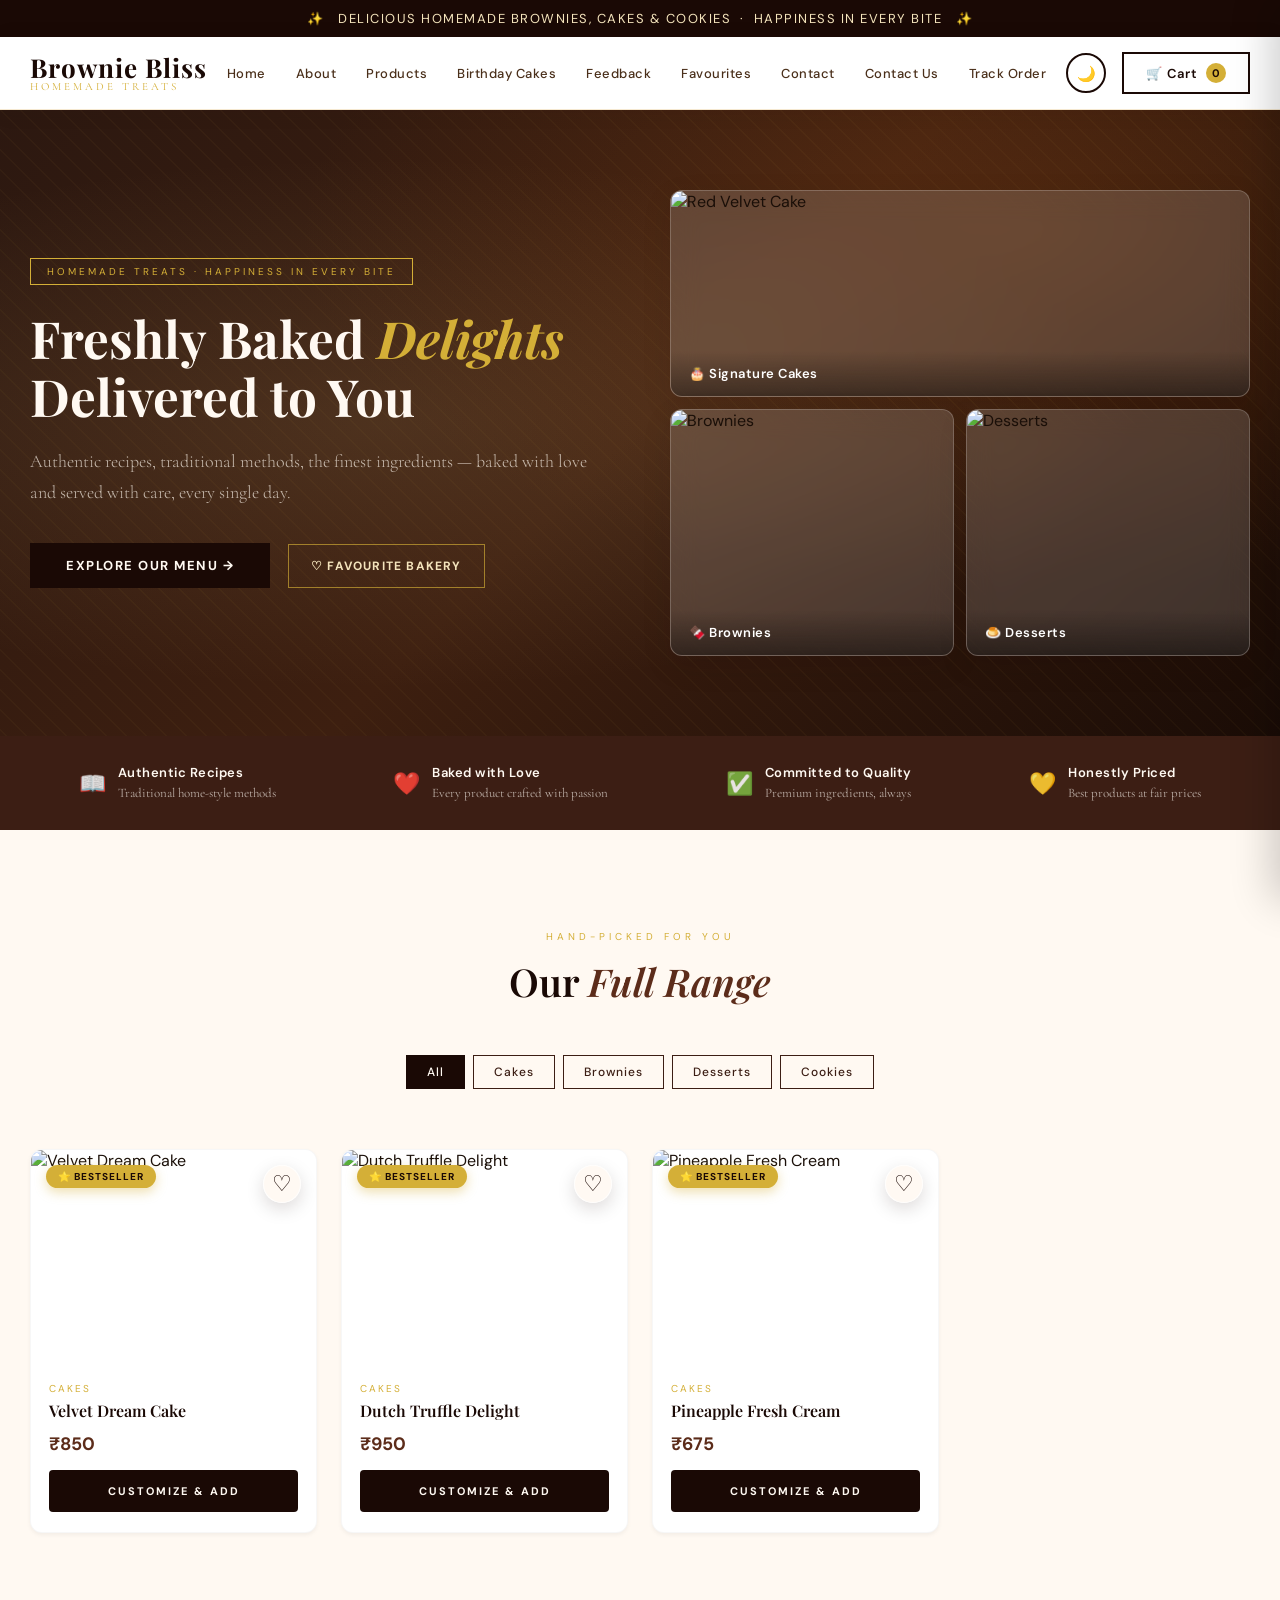
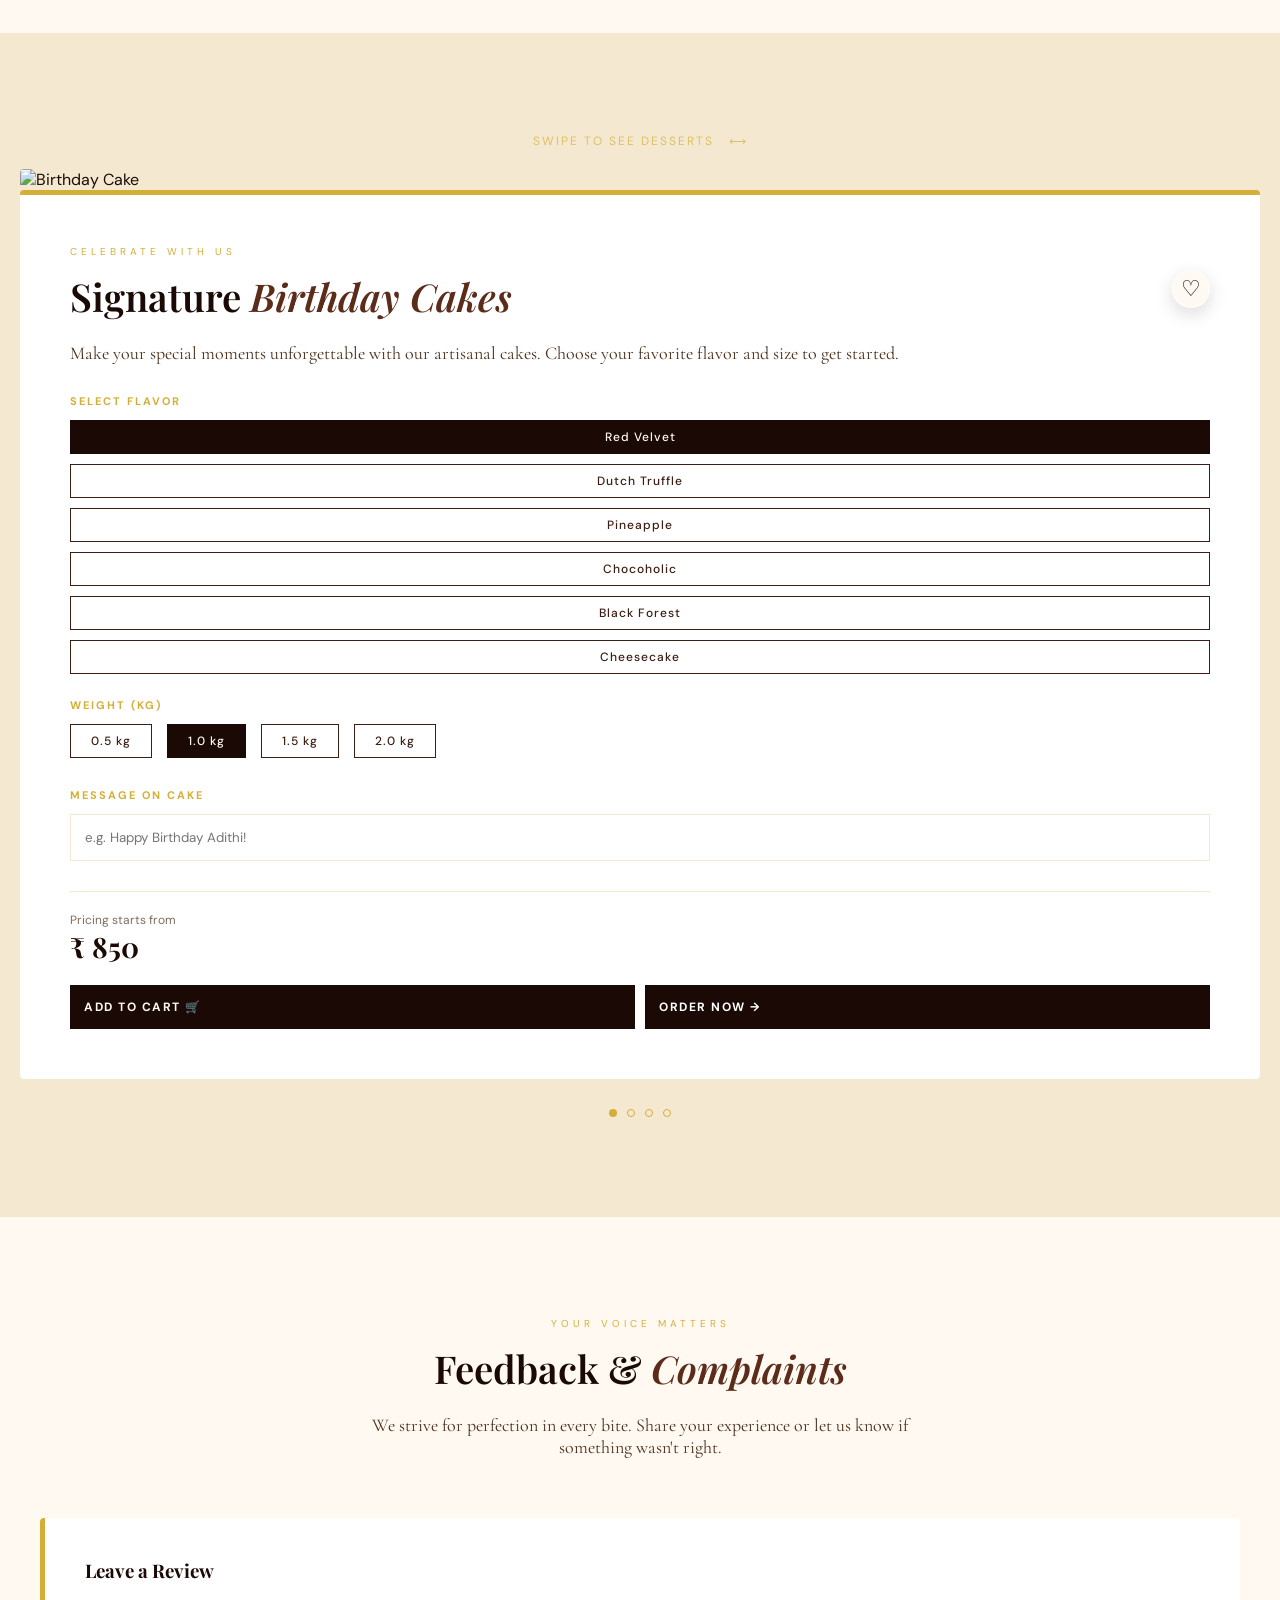
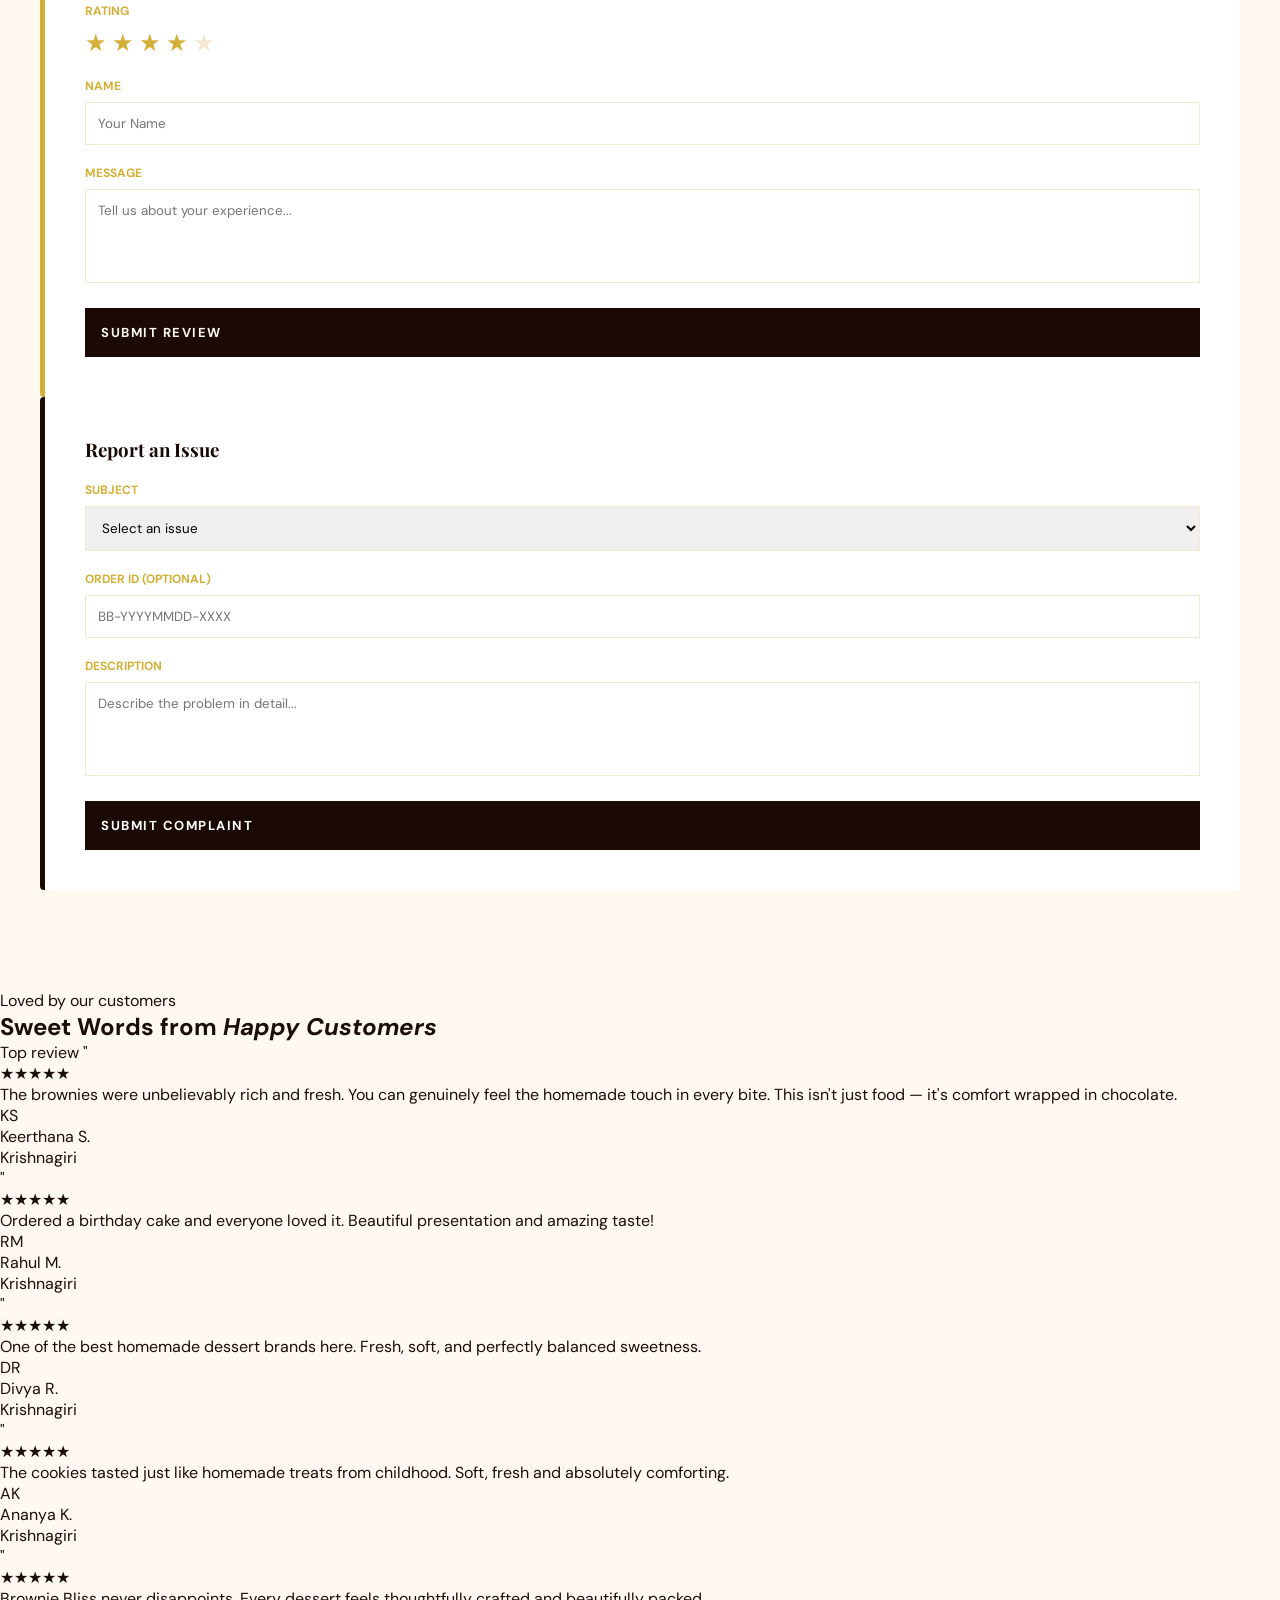
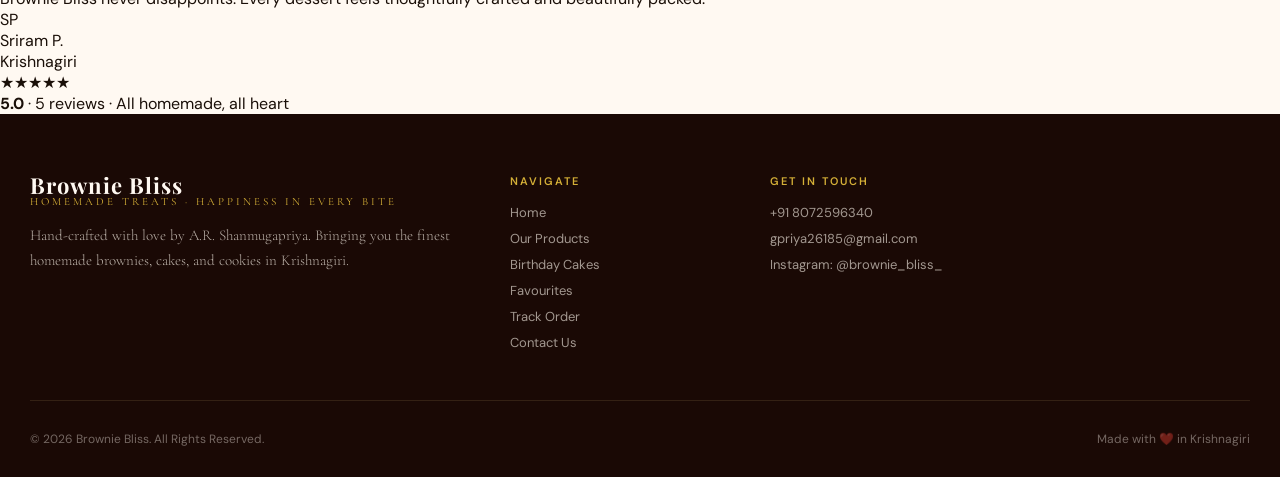
==== commit 7b9ccf51: "Fix mobile overflow and improve responsive layout" ====
--- a/public/index.html
+++ b/public/index.html
@@ -1,1406 +1,573 @@
-<!doctype html>
+<!DOCTYPE html>
 <html lang="en">
-  <head>
-    <meta charset="UTF-8" />
-    <meta name="viewport" content="width=device-width, initial-scale=1.0" />
-    <link rel="icon" type="image/png" href="assets/favicon.png" />
-    <title>Brownie Bliss — Happiness in Every Bite</title>
-    <link
-      href="https://fonts.googleapis.com/css2?family=Playfair+Display:ital,wght@0,400;0,600;0,700;1,400&family=Cormorant+Garamond:wght@300;400;500&family=DM+Sans:wght@300;400;500&display=swap"
-      rel="stylesheet"
-    />
-    <link rel="stylesheet" href="style.css" />
-    <!-- Theme init: sets dark class synchronously before first paint (no flash) -->
-    <script>
-      (function () {
-        try {
-          var t = localStorage.getItem("bb_theme") || "light";
-          if (t === "dark") document.documentElement.classList.add("dark");
-        } catch (_) {}
-      })();
-    </script>
-  </head>
-
-  <body id="home">
-    <!-- ANNOUNCEMENT -->
-    <div class="announcement">
-      ✨ &nbsp; DELICIOUS HOMEMADE BROWNIES, CAKES & COOKIES &nbsp;·&nbsp;
-      HAPPINESS IN EVERY BITE &nbsp; ✨
-    </div>
-
-    <!-- HEADER -->
-    <header>
-      <div class="header-inner">
-        <a href="index.html" class="logo">
-          <span class="logo-name">Brownie Bliss</span>
-          <span class="logo-sub">Homemade Treats</span>
+
+<head>
+  <meta charset="UTF-8">
+  <meta name="viewport" content="width=device-width, initial-scale=1.0">
+  <link rel="icon" type="image/png" href="assets/favicon.png">
+  <title>Brownie Bliss — Happiness in Every Bite</title>
+  <link
+    href="https://fonts.googleapis.com/css2?family=Playfair+Display:ital,wght@0,400;0,600;0,700;1,400&family=Cormorant+Garamond:wght@300;400;500&family=DM+Sans:wght@300;400;500&display=swap"
+    rel="stylesheet">
+  <link rel="stylesheet" href="style.css">
+  <!-- Theme init: sets dark class synchronously before first paint (no flash) -->
+  <script>
+    (function () {
+      try {
+        var t = localStorage.getItem('bb_theme') || 'light';
+        if (t === 'dark') document.documentElement.classList.add('dark');
+      } catch (_) {}
+    })();
+  </script>
+</head>
+
+<body id="home">
+
+  <!-- ANNOUNCEMENT -->
+  <div class="announcement">✨ &nbsp; DELICIOUS HOMEMADE BROWNIES, CAKES & COOKIES &nbsp;·&nbsp; HAPPINESS IN EVERY
+    BITE &nbsp; ✨</div>
+
+  <!-- HEADER -->
+  <header>
+    <div class="header-inner">
+      <a href="index.html" class="logo">
+        <span class="logo-name">Brownie Bliss</span>
+        <span class="logo-sub">Homemade Treats</span>
+      </a>
+      <nav>
+        <a href="index.html#home">Home</a>
+        <a href="about.html">About</a>
+        <a href="products.html">Products</a>
+        <a href="index.html#birthday">Birthday Cakes</a>
+        <a href="#feedback">Feedback</a>
+        <a href="favourites.html">Favourites <span class="nav-count" data-favourites-count style="display:none">0</span></a>
+        <a href="index.html#contact">Contact</a>
+        <a href="contact.html">Contact Us</a>
+        <a href="track.html">Track Order</a>
+      </nav>
+      <button class="menu-toggle" onclick="toggleMenu()">
+  ☰
+</button>
+      <div class="header-actions">
+        <button id="themeToggleBtn" class="theme-toggle-btn" onclick="toggleTheme()"
+          aria-label="Toggle dark mode" title="Toggle dark mode">
+          <span id="themeIcon">🌙</span>
+        </button>
+        <button class="cart-btn" onclick="openCart()">
+          🛒 Cart
+          <span class="cart-count" id="cartBadge">0</span>
+        </button>
+      </div>
+    </div>
+  </header>
+<div class="mobile-menu" id="mobileMenu">
+  <a href="index.html#home">Home</a>
+  <a href="products.html">Products</a>
+  <a href="index.html#birthday">Birthday Cakes</a>
+  <a href="index.html#contact">Contact</a>
+  <a href="track.html">Track Order</a>
+</div>
+  <!-- HERO -->
+  <section class="hero">
+    <div class="hero-bg"></div>
+    <div class="hero-pattern"></div>
+    <div class="hero-content">
+      <div class="hero-text">
+        <span class="hero-badge">Homemade Treats · Happiness in every bite</span>
+        <h1 class="hero-title">
+          Freshly Baked <em>Delights</em><br>Delivered to You
+        </h1>
+        <p class="hero-desc">Authentic recipes, traditional methods, the finest ingredients — baked with love
+          and served
+          with care, every single day.</p>
+        <a href="#products" class="hero-cta" style="text-decoration: none;">
+          Explore Our Menu &rarr;
         </a>
-        <nav>
-          <a href="index.html#home">Home</a>
-          <a href="about.html">About</a>
-          <a href="products.html">Products</a>
-          <a href="index.html#birthday">Birthday Cakes</a>
-          <a href="#feedback">Feedback</a>
-          <a href="favourites.html"
-            >Favourites
-            <span class="nav-count" data-favourites-count style="display: none"
-              >0</span
-            ></a
-          >
-          <a href="contact.html">Contact</a>
-          <a href="track.html">Track Order</a>
-        </nav>
-        <button class="menu-toggle" onclick="toggleMenu()">☰</button>
-        <div class="header-actions">
-          <button
-            id="themeToggleBtn"
-            class="theme-toggle-btn"
-            onclick="toggleTheme()"
-            aria-label="Toggle dark mode"
-            title="Toggle dark mode"
-          >
-            <span id="themeIcon">🌙</span>
-          </button>
-          <button class="cart-btn" onclick="openCart()">
-            🛒 Cart
-            <span class="cart-count" id="cartBadge">0</span>
-          </button>
-        </div>
-      </div>
-    </header>
-    <div class="mobile-menu" id="mobileMenu">
-      <a href="index.html#home">Home</a>
-      <a href="products.html">Products</a>
-      <a href="index.html#birthday">Birthday Cakes</a>
-      <a href="index.html#contact">Contact</a>
-      <a href="track.html">Track Order</a>
-    </div>
-    <!-- HERO -->
-    <section class="hero">
-      <div class="hero-bg"></div>
-      <div class="hero-pattern"></div>
-      <div class="hero-content">
-        <div class="hero-text">
-          <span class="hero-badge"
-            >Homemade Treats · Happiness in every bite</span
-          >
-          <h1 class="hero-title">
-            Freshly Baked <em>Delights</em><br />Delivered to You
-          </h1>
-          <p class="hero-desc">
-            Authentic recipes, traditional methods, the finest ingredients —
-            baked with love and served with care, every single day.
-          </p>
-          <a href="#products" class="hero-cta" style="text-decoration: none">
-            Explore Our Menu &rarr;
-          </a>
-          <button
-            class="hero-favourite-btn"
-            type="button"
-            data-fav-type="bakeries"
-            data-fav-id="brownie-bliss"
-            aria-pressed="false"
-            onclick="toggleBakeryFavourite()"
-          >
-            &#9825; Favourite Bakery
-          </button>
-        </div>
-        <div class="hero-visual">
-          <div class="hero-card">
-            <img
-              src="https://theobroma.in/cdn/shop/files/redvelvet-theo.jpg?v=1701321860"
-              alt="Red Velvet Cake"
-            />
-            <div class="hero-card-label">🎂 Signature Cakes</div>
-          </div>
-          <div class="hero-card">
-            <img
-              src="https://theobroma.in/cdn/shop/files/OverloadBrownie_400x400.jpg?v=1711183338"
+        <button class="hero-favourite-btn"
+          type="button"
+          data-fav-type="bakeries"
+          data-fav-id="brownie-bliss"
+          aria-pressed="false"
+          onclick="toggleBakeryFavourite()">
+          &#9825; Favourite Bakery
+        </button>
+      </div>
+      <div class="hero-visual">
+        <div class="hero-card">
+          <img src="https://theobroma.in/cdn/shop/files/redvelvet-theo.jpg?v=1701321860" alt="Red Velvet Cake">
+          <div class="hero-card-label">🎂 Signature Cakes</div>
+        </div>
+        <div class="hero-card">
+          <img src="https://theobroma.in/cdn/shop/files/OverloadBrownie_400x400.jpg?v=1711183338" alt="Brownies">
+          <div class="hero-card-label">🍫 Brownies</div>
+        </div>
+        <div class="hero-card">
+          <img src="https://theobroma.in/cdn/shop/files/Delicacies-04.jpg?v=1681320427" alt="Desserts">
+          <div class="hero-card-label">🍮 Desserts</div>
+        </div>
+      </div>
+    </div>
+  </section>
+
+  <!-- VALUES STRIP -->
+  <div class="values-strip" id="about">
+    <div class="values-inner">
+      <div class="value-item">
+        <span class="value-icon">📖</span>
+        <div class="value-text">
+          <strong>Authentic Recipes</strong>
+          <span>Traditional home-style methods</span>
+        </div>
+      </div>
+      <div class="value-item">
+        <span class="value-icon">❤️</span>
+        <div class="value-text">
+          <strong>Baked with Love</strong>
+          <span>Every product crafted with passion</span>
+        </div>
+      </div>
+      <div class="value-item">
+        <span class="value-icon">✅</span>
+        <div class="value-text">
+          <strong>Committed to Quality</strong>
+          <span>Premium ingredients, always</span>
+        </div>
+      </div>
+      <div class="value-item">
+        <span class="value-icon">💛</span>
+        <div class="value-text">
+          <strong>Honestly Priced</strong>
+          <span>Best products at fair prices</span>
+        </div>
+      </div>
+    </div>
+  </div>
+
+
+
+  <!-- PRODUCTS SECTION -->
+  <section class="products-section" id="products" style="padding: 100px 30px; background: var(--cream);">
+    <div class="products-inner">
+      <div class="section-header">
+        <span class="section-label">Hand-picked for you</span>
+        <h2 class="section-title">Our <em>Full Range</em></h2>
+      </div>
+
+      <div class="filter-tabs" style="margin-bottom: 60px;">
+        <button class="filter-tab active" onclick="filterProducts('all', this)">All</button>
+        <button class="filter-tab" onclick="filterProducts('cakes', this)">Cakes</button>
+        <button class="filter-tab" onclick="filterProducts('brownies', this)">Brownies</button>
+        <button class="filter-tab" onclick="filterProducts('desserts', this)">Desserts</button>
+        <button class="filter-tab" onclick="filterProducts('cookies', this)">Cookies</button>
+      </div>
+
+      <div class="products-grid" id="productsGrid"></div>
+    </div>
+  </section>
+
+  <!-- BIRTHDAY & DESSERT SLIDER SECTION -->
+  <section class="birthday-section" id="birthday"
+    style="padding: 100px 0; background: var(--cream-dark); min-height: 80vh; overflow: hidden;">
+    
+    <!-- Slider Hint -->
+    <div style="text-align: center; margin-bottom: 20px; font-size: 12px; color: var(--gold); letter-spacing: 2px; text-transform: uppercase; opacity: 0.7;">
+      Swipe to see Desserts &nbsp; ⟷
+    </div>
+
+    <div class="birthday-slider" style="display: flex; overflow-x: auto; scroll-snap-type: x mandatory; -webkit-overflow-scrolling: touch; scroll-behavior: smooth;">
+      
+      <!-- SLIDE 1: BIRTHDAY CAKES -->
+      <div class="bday-slide" style="flex: 0 0 100%; padding: 0 20px; box-sizing: border-box;"; scroll-snap-align: start; padding: 0 30px;">
+        <div class="birthday-grid">
+          <div class="birthday-visual">
+            <img id="birthdayCakeImg" src="https://theobroma.in/cdn/shop/files/redvelvet-theo.jpg?v=1701321860"
+              alt="Birthday Cake"
+              style="width: 100%; height: clamp(250px, 50vw, 550px); object-fit: cover; border-radius: 4px; box-shadow: var(--shadow);">
+          </div>
+          <div class="birthday-card"
+            style="background: var(--white); padding: clamp(20px, 4vw, 50px); border-radius: 4px; box-shadow: var(--shadow); border-top: 5px solid var(--gold);">
+            <span class="section-label">Celebrate with Us</span>
+            <div class="birthday-title-row">
+              <h2 class="section-title" style="margin-bottom: 20px;">Signature <em>Birthday Cakes</em></h2>
+              <button id="birthdayFavoriteBtn" class="favorite-btn favorite-btn-inline" type="button"
+                aria-label="Toggle birthday cake favourite" aria-pressed="false" onclick="toggleBirthdayFavourite()">&#9825;</button>
+            </div>
+            <p
+              style="margin-bottom: 30px; color: var(--text-mid); font-family: 'Cormorant Garamond', serif; font-size: 18px;">
+              Make your special moments unforgettable with our artisanal cakes. Choose your favorite flavor and
+              size to get
+              started.
+            </p>
+    
+            <div style="margin-bottom: 24px;">
+              <label
+                style="display: block; font-size: 11px; letter-spacing: 2px; text-transform: uppercase; color: var(--gold); margin-bottom: 12px; font-weight: 700;">Select
+                Flavor</label>
+              <div style="display: grid; gap: 10px;" class="responsive-grid">
+      <button class="filter-tab flavor-btn active" onclick="updateBirthdayCake('Red Velvet')">
+        Red Velvet
+      </button>
+    
+      <button class="filter-tab flavor-btn" onclick="updateBirthdayCake('Dutch Truffle')">
+        Dutch Truffle
+      </button>
+    
+      <button class="filter-tab flavor-btn" onclick="updateBirthdayCake('Pineapple')">
+        Pineapple
+      </button>
+    
+      <button class="filter-tab flavor-btn" onclick="updateBirthdayCake('Chocoholic')">
+        Chocoholic
+      </button>
+    
+      <button class="filter-tab flavor-btn" onclick="updateBirthdayCake('Black Forest')">
+        Black Forest
+      </button>
+    
+      <button class="filter-tab flavor-btn" onclick="updateBirthdayCake('Cheesecake')">
+        Cheesecake
+      </button>
+    </div>
+            </div>
+    
+            <div style="margin-bottom: 30px;">
+              <label
+                style="display: block; font-size: 11px; letter-spacing: 2px; text-transform: uppercase; color: var(--gold); margin-bottom: 12px; font-weight: 700;">Weight
+                (kg)</label>
+              <div style="display: flex; flex-wrap: wrap; gap: 15px;">
+                <button class="filter-tab" onclick="setCakeWeight('0.5')">0.5 kg</button>
+                <button class="filter-tab active" onclick="setCakeWeight('1.0')">1.0 kg</button>
+                <button class="filter-tab" onclick="setCakeWeight('1.5')">1.5 kg</button>
+                <button class="filter-tab" onclick="setCakeWeight('2.0')">2.0 kg</button>
+              </div>
+            </div>
+    
+            <div style="margin-bottom: 30px;">
+              <label
+                style="display: block; font-size: 11px; letter-spacing: 2px; text-transform: uppercase; color: var(--gold); margin-bottom: 12px; font-weight: 700;">Message
+                on Cake</label>
+              <input type="text" id="cakeMessage" placeholder="e.g. Happy Birthday Adithi!"
+                style="width: 100%; padding: 14px; border: 1px solid var(--cream-dark); outline: none; font-family: 'DM Sans', sans-serif;">
+            </div>
+    
+            <div
+              style="display: flex; flex-direction: column; gap: 10px; padding-top: 20px; border-top: 1px solid var(--cream-dark);">
+              <div style="display: flex; justify-content: space-between; align-items: center; margin-bottom: 10px;">
+                <div>
+                  <span style="display: block; font-size: 12px; color: var(--text-mid); opacity: 0.7;">Pricing
+                    starts
+                    from</span>
+                  <span id="cakePrice"
+                    style="font-family: 'Playfair Display', serif; font-size: 28px; font-weight: 700; color: var(--brown-dark);">₹
+                    850</span>
+                </div>
+              </div>
+              <div style="display: grid; grid-template-columns: 1fr 1fr; gap: 10px;">
+                <button class="hero-cta" style="padding: 14px; font-size: 12px;" onclick="addBirthdayToCart()">
+                  Add to Cart 🛒
+                </button>
+                <button class="hero-cta" style="padding: 14px; font-size: 12px; background: var(--brown-dark); color: var(--white);" onclick="openCheckout()">
+                  Order Now &rarr;
+                </button>
+              </div>
+            </div>
+          </div>
+        </div>
+      </div>
+
+      <!-- SLIDE 2: DESSERTS -->
+      <div class="bday-slide" style="flex: 0 0 100%; padding: 0 20px; box-sizing: border-box;"; scroll-snap-align: start; padding: 0 30px;">
+        <div class="birthday-grid">
+          <div class="birthday-visual">
+            <img id="dessertImg" src="https://theobroma.in/cdn/shop/files/Delicacies-04.jpg?v=1681320427"
+              alt="Desserts"
+              style="width: 100%; height: clamp(250px, 60vw, 550px); object-fit: cover; border-radius: 4px; box-shadow: var(--shadow);">
+          </div>
+          <div class="birthday-card"
+            style="background: var(--white); padding: 50px; border-radius: 4px; box-shadow: var(--shadow); border-top: 5px solid var(--gold);">
+            <span class="section-label">Sweet Treats</span>
+            <h2 class="section-title" style="margin-bottom: 20px;">Exquisite <em>Desserts</em></h2>
+            <p
+              style="margin-bottom: 30px; color: var(--text-mid); font-family: 'Cormorant Garamond', serif; font-size: 18px;">
+              Indulge in our curated collection of fine desserts. From macarons to cheesecakes, every bite is a celebration of flavor and craftsmanship.
+            </p>
+    
+            <div style="margin-bottom: 24px;">
+              <label
+                style="display: block; font-size: 11px; letter-spacing: 2px; text-transform: uppercase; color: var(--gold); margin-bottom: 12px; font-weight: 700;">Select
+                Variety</label>
+              <div class="responsive-grid" style="display: grid; gap: 10px;">
+                <button class="filter-tab active">Macarons</button>
+                <button class="filter-tab">Tarts</button>
+                <button class="filter-tab">Pastries</button>
+                <button class="filter-tab">Cupcakes</button>
+                <button class="filter-tab">Mousse</button>
+                <button class="filter-tab">Donuts</button>
+              </div>
+            </div>
+    
+            <div style="margin-bottom: 30px;">
+              <label
+                style="display: block; font-size: 11px; letter-spacing: 2px; text-transform: uppercase; color: var(--gold); margin-bottom: 12px; font-weight: 700;">Box
+                Size</label>
+              <div style="display: flex; flex-wrap: wrap; gap: 15px;">
+                <button class="filter-tab">Box of 2</button>
+                <button class="filter-tab active">Box of 4</button>
+                <button class="filter-tab">Box of 6</button>
+                <button class="filter-tab">Box of 12</button>
+              </div>
+            </div>
+    
+            <div style="margin-bottom: 30px;">
+              <label
+                style="display: block; font-size: 11px; letter-spacing: 2px; text-transform: uppercase; color: var(--gold); margin-bottom: 12px; font-weight: 700;">Special
+                Request</label>
+              <input type="text" placeholder="e.g. Less sugar, Eggless"
+                style="width: 100%; padding: 14px; border: 1px solid var(--cream-dark); outline: none; font-family: 'DM Sans', sans-serif;">
+            </div>
+    
+            <div
+              style="display: flex; flex-direction: column; gap: 10px; padding-top: 20px; border-top: 1px solid var(--cream-dark);">
+              <div style="display: flex; justify-content: space-between; align-items: center; margin-bottom: 10px;">
+                <div>
+                  <span style="display: block; font-size: 12px; color: var(--text-mid); opacity: 0.7;">Pricing
+                    starts
+                    from</span>
+                  <span
+                    style="font-family: 'Playfair Display', serif; font-size: 28px; font-weight: 700; color: var(--brown-dark);">₹
+                    350</span>
+                </div>
+              </div>
+              <div style="display: grid; grid-template-columns: 1fr 1fr; gap: 10px;">
+                <button class="hero-cta" style="padding: 14px; font-size: 12px;" onclick="addDessertToCart()">
+                  Add to Cart 🛒
+                </button>
+                <button class="hero-cta" style="padding: 14px; font-size: 12px; background: var(--brown-dark); color: var(--white);" onclick="openCheckout()">
+                  Order Now &rarr;
+                </button>
+              </div>
+            </div>
+          </div>
+        </div>
+      </div>
+
+      <!-- SLIDE 3: BROWNIES -->
+      <div class="bday-slide" style="flex: 0 0 100%; padding: 0 20px; box-sizing: border-box;"; scroll-snap-align: start; padding: 0 30px;">
+        <div class="birthday-grid">
+          <div class="birthday-visual">
+            <img id="brownieImg" src="https://theobroma.in/cdn/shop/files/OverloadBrownie_400x400.jpg?v=1711183338"
               alt="Brownies"
-            />
-            <div class="hero-card-label">🍫 Brownies</div>
-          </div>
-          <div class="hero-card">
-            <img
-              src="https://theobroma.in/cdn/shop/files/Delicacies-04.jpg?v=1681320427"
-              alt="Desserts"
-            />
-            <div class="hero-card-label">🍮 Desserts</div>
-          </div>
-        </div>
-      </div>
-    </section>
-
-    <!-- VALUES STRIP -->
-    <div class="values-strip" id="about">
-      <div class="values-inner">
-        <div class="value-item">
-          <span class="value-icon">📖</span>
-          <div class="value-text">
-            <strong>Authentic Recipes</strong>
-            <span>Traditional home-style methods</span>
-          </div>
-        </div>
-        <div class="value-item">
-          <span class="value-icon">❤️</span>
-          <div class="value-text">
-            <strong>Baked with Love</strong>
-            <span>Every product crafted with passion</span>
-          </div>
-        </div>
-        <div class="value-item">
-          <span class="value-icon">✅</span>
-          <div class="value-text">
-            <strong>Committed to Quality</strong>
-            <span>Premium ingredients, always</span>
-          </div>
-        </div>
-        <div class="value-item">
-          <span class="value-icon">💛</span>
-          <div class="value-text">
-            <strong>Honestly Priced</strong>
-            <span>Best products at fair prices</span>
-          </div>
-        </div>
-      </div>
-    </div>
-
-    <!-- PRODUCTS SECTION -->
-    <section
-      class="products-section"
-      id="products"
-      style="padding: 100px 30px; background: var(--cream)"
-    >
-      <div class="products-inner">
-        <div class="section-header">
-          <span class="section-label">Hand-picked for you</span>
-          <h2 class="section-title">Our <em>Full Range</em></h2>
-        </div>
-
-        <div class="filter-tabs" style="margin-bottom: 60px">
-          <button
-            class="filter-tab active"
-            onclick="filterProducts('all', this)"
-          >
-            All
-          </button>
-          <button class="filter-tab" onclick="filterProducts('cakes', this)">
-            Cakes
-          </button>
-          <button class="filter-tab" onclick="filterProducts('brownies', this)">
-            Brownies
-          </button>
-          <button class="filter-tab" onclick="filterProducts('desserts', this)">
-            Desserts
-          </button>
-          <button class="filter-tab" onclick="filterProducts('cookies', this)">
-            Cookies
-          </button>
-        </div>
-
-        <div class="products-grid" id="productsGrid"></div>
-      </div>
-    </section>
-
-    <!-- BIRTHDAY & DESSERT SLIDER SECTION -->
-    <section
-      class="birthday-section"
-      id="birthday"
-      style="
-        padding: 100px 0;
-        background: var(--cream-dark);
-        min-height: 80vh;
-        overflow: hidden;
-      "
-    >
-      <!-- Slider Hint -->
-      <div
-        style="
-          text-align: center;
-          margin-bottom: 20px;
-          font-size: 12px;
-          color: var(--gold);
-          letter-spacing: 2px;
-          text-transform: uppercase;
-          opacity: 0.7;
-        "
-      >
-        Swipe to see Desserts &nbsp; ⟷
-      </div>
-
-      <div
-        class="birthday-slider"
-        style="
-          display: flex;
-          overflow-x: auto;
-          scroll-snap-type: x mandatory;
-          -webkit-overflow-scrolling: touch;
-          scroll-behavior: smooth;
-        "
-      >
-        <!-- SLIDE 1: BIRTHDAY CAKES -->
-        <div
-          class="bday-slide"
-          style="flex: 0 0 100%; scroll-snap-align: start; padding: 0 30px"
-        >
-          <div
-            style="
-              max-width: 1300px;
-              margin: 0 auto;
-              display: grid;
-              grid-template-columns: 1fr 1.2fr;
-              gap: 60px;
-              align-items: center;
-            "
-          >
-            <div class="birthday-visual">
-              <img
-                id="birthdayCakeImg"
-                src="https://theobroma.in/cdn/shop/files/redvelvet-theo.jpg?v=1701321860"
-                alt="Birthday Cake"
-                style="
-                  width: 100%;
-                  height: 550px;
-                  object-fit: cover;
-                  border-radius: 4px;
-                  box-shadow: var(--shadow);
-                "
-              />
-            </div>
+              style="width: 100%; height: clamp(250px, 60vw, 550px); object-fit: cover; border-radius: 4px; box-shadow: var(--shadow);">
+          </div>
+          <div class="birthday-card"
+            style="background: var(--white); padding: 50px; border-radius: 4px; box-shadow: var(--shadow); border-top: 5px solid var(--gold);">
+            <span class="section-label">Fudgy Delights</span>
+            <h2 class="section-title" style="margin-bottom: 20px;">Signature <em>Brownies</em></h2>
+            <p
+              style="margin-bottom: 30px; color: var(--text-mid); font-family: 'Cormorant Garamond', serif; font-size: 18px;">
+              Our brownies are legendary. Fudgy, decadent, and made with the finest Belgian chocolate for an unparalleled cocoa experience.
+            </p>
+    
+            <div style="margin-bottom: 24px;">
+              <label
+                style="display: block; font-size: 11px; letter-spacing: 2px; text-transform: uppercase; color: var(--gold); margin-bottom: 12px; font-weight: 700;">Select
+                Flavor</label>
+              <div class="responsive-grid" style="display: grid; gap: 10px;">
+                <button class="filter-tab active">Walnut</button>
+                <button class="filter-tab">Overload</button>
+                <button class="filter-tab">Nutella</button>
+                <button class="filter-tab">Red Velvet</button>
+                <button class="filter-tab">Cookie</button>
+                <button class="filter-tab">Assorted</button>
+              </div>
+            </div>
+    
+            <div style="margin-bottom: 30px;">
+              <label
+                style="display: block; font-size: 11px; letter-spacing: 2px; text-transform: uppercase; color: var(--gold); margin-bottom: 12px; font-weight: 700;">Pack
+                Size</label>
+              <div style="display: flex; flex-wrap: wrap; gap: 15px;">
+                <button class="filter-tab">Pack of 1</button>
+                <button class="filter-tab active">Pack of 4</button>
+                <button class="filter-tab">Pack of 6</button>
+                <button class="filter-tab">Pack of 12</button>
+              </div>
+            </div>
+    
+            <div style="margin-bottom: 30px;">
+              <label
+                style="display: block; font-size: 11px; letter-spacing: 2px; text-transform: uppercase; color: var(--gold); margin-bottom: 12px; font-weight: 700;">Gift
+                Wrap</label>
+              <div style="display: flex; flex-wrap: wrap; gap: 15px;">
+                <button class="filter-tab active">Standard</button>
+                <button class="filter-tab">Premium Gold</button>
+              </div>
+            </div>
+    
             <div
-              class="birthday-card"
-              style="
-                background: var(--white);
-                padding: 50px;
-                border-radius: 4px;
-                box-shadow: var(--shadow);
-                border-top: 5px solid var(--gold);
-              "
-            >
-              <span class="section-label">Celebrate with Us</span>
-              <div class="birthday-title-row">
-                <h2 class="section-title" style="margin-bottom: 20px">
-                  Signature <em>Birthday Cakes</em>
-                </h2>
-                <button
-                  id="birthdayFavoriteBtn"
-                  class="favorite-btn favorite-btn-inline"
-                  type="button"
-                  aria-label="Toggle birthday cake favourite"
-                  aria-pressed="false"
-                  onclick="toggleBirthdayFavourite()"
-                >
-                  &#9825;
+              style="display: flex; flex-direction: column; gap: 10px; padding-top: 20px; border-top: 1px solid var(--cream-dark);">
+              <div style="display: flex; justify-content: space-between; align-items: center; margin-bottom: 10px;">
+                <div>
+                  <span style="display: block; font-size: 12px; color: var(--text-mid); opacity: 0.7;">Pricing
+                    starts
+                    from</span>
+                  <span
+                    style="font-family: 'Playfair Display', serif; font-size: 28px; font-weight: 700; color: var(--brown-dark);">₹
+                    250</span>
+                </div>
+              </div>
+              <div style="display: grid; grid-template-columns: 1fr 1fr; gap: 10px;">
+                <button class="hero-cta" style="padding: 14px; font-size: 12px;" onclick="addBrownieToCart()">
+                  Add to Cart 🛒
                 </button>
-              </div>
-              <p
-                style="
-                  margin-bottom: 30px;
-                  color: var(--text-mid);
-                  font-family: &quot;Cormorant Garamond&quot;, serif;
-                  font-size: 18px;
-                "
-              >
-                Make your special moments unforgettable with our artisanal
-                cakes. Choose your favorite flavor and size to get started.
-              </p>
-
-              <div style="margin-bottom: 24px">
-                <label
-                  style="
-                    display: block;
-                    font-size: 11px;
-                    letter-spacing: 2px;
-                    text-transform: uppercase;
-                    color: var(--gold);
-                    margin-bottom: 12px;
-                    font-weight: 700;
-                  "
-                  >Select Flavor</label
-                >
-                <div
-                  style="
-                    display: grid;
-                    grid-template-columns: repeat(3, 1fr);
-                    gap: 10px;
-                  "
-                >
-                  <button
-                    class="filter-tab flavor-btn active"
-                    onclick="updateBirthdayCake('Red Velvet')"
-                  >
-                    Red Velvet
-                  </button>
-
-                  <button
-                    class="filter-tab flavor-btn"
-                    onclick="updateBirthdayCake('Dutch Truffle')"
-                  >
-                    Dutch Truffle
-                  </button>
-
-                  <button
-                    class="filter-tab flavor-btn"
-                    onclick="updateBirthdayCake('Pineapple')"
-                  >
-                    Pineapple
-                  </button>
-
-                  <button
-                    class="filter-tab flavor-btn"
-                    onclick="updateBirthdayCake('Chocoholic')"
-                  >
-                    Chocoholic
-                  </button>
-
-                  <button
-                    class="filter-tab flavor-btn"
-                    onclick="updateBirthdayCake('Black Forest')"
-                  >
-                    Black Forest
-                  </button>
-
-                  <button
-                    class="filter-tab flavor-btn"
-                    onclick="updateBirthdayCake('Cheesecake')"
-                  >
-                    Cheesecake
-                  </button>
+                <button class="hero-cta" style="padding: 14px; font-size: 12px; background: var(--brown-dark); color: var(--white);" onclick="openCheckout()">
+                  Order Now &rarr;
+                </button>
+              </div>
+            </div>
+          </div>
+        </div>
+      </div>
+
+      <!-- SLIDE 4: COOKIES -->
+      <div class="bday-slide" style="flex: 0 0 100%; padding: 0 20px; box-sizing: border-box;"; scroll-snap-align: start; padding: 0 30px;">
+        <div style="max-width: 1300px; margin: 0 auto; display: grid; grid-template-columns: repeat(auto-fit, minmax(300px, 1fr)); gap: 60px; align-items: center;">
+          <div class="birthday-visual">
+            <img id="cookieImg" src="https://www.shugarysweets.com/wp-content/uploads/2020/05/chocolate-chip-cookies-recipe.jpg"
+              alt="Cookies"
+              style="width: 100%; height: clamp(250px, 60vw, 550px); object-fit: cover; border-radius: 4px; box-shadow: var(--shadow);">
+          </div>
+          <div class="birthday-card"
+            style="background: var(--white); padding: 50px; border-radius: 4px; box-shadow: var(--shadow); border-top: 5px solid var(--gold);">
+            <span class="section-label">Freshly Baked</span>
+            <h2 class="section-title" style="margin-bottom: 20px;">Gourmet <em>Cookies</em></h2>
+            <p
+              style="margin-bottom: 30px; color: var(--text-mid); font-family: 'Cormorant Garamond', serif; font-size: 18px;">
+              Golden, crispy on the edges, and chewy in the middle. Our cookies are packed with premium chocolate chips and baked to perfection.
+            </p>
+    
+            <div style="margin-bottom: 24px;">
+              <label
+                style="display: block; font-size: 11px; letter-spacing: 2px; text-transform: uppercase; color: var(--gold); margin-bottom: 12px; font-weight: 700;">Select Variety</label>
+              <div style="display: grid; grid-template-columns: repeat(auto-fit, minmax(120px, 1fr)); gap: 10px;">
+                <button class="filter-tab active">Choco Chip</button>
+                <button class="filter-tab">Double Choco</button>
+                <button class="filter-tab">Oatmeal Raisin</button>
+                <button class="filter-tab">Almond Biscotti</button>
+                <button class="filter-tab">Red Velvet</button>
+                <button class="filter-tab">Assorted</button>
+              </div>
+            </div>
+    
+            <div style="margin-bottom: 30px;">
+              <label
+                style="display: block; font-size: 11px; letter-spacing: 2px; text-transform: uppercase; color: var(--gold); margin-bottom: 12px; font-weight: 700;">Pack Size</label>
+              <div style="display: flex; flex-wrap: wrap; gap: 15px;">
+                <button class="filter-tab">Box of 2</button>
+                <button class="filter-tab active">Box of 6</button>
+                <button class="filter-tab">Box of 12</button>
+                <button class="filter-tab">Gift Tin</button>
+              </div>
+            </div>
+    
+            <div
+              style="display: flex; flex-direction: column; gap: 10px; padding-top: 20px; border-top: 1px solid var(--cream-dark);">
+              <div style="display: flex; justify-content: space-between; align-items: center; margin-bottom: 10px;">
+                <div>
+                  <span style="display: block; font-size: 12px; color: var(--text-mid); opacity: 0.7;">Pricing starts from</span>
+                  <span
+                    style="font-family: 'Playfair Display', serif; font-size: 28px; font-weight: 700; color: var(--brown-dark);">₹ 250</span>
                 </div>
               </div>
-
-              <div style="margin-bottom: 30px">
-                <label
-                  style="
-                    display: block;
-                    font-size: 11px;
-                    letter-spacing: 2px;
-                    text-transform: uppercase;
-                    color: var(--gold);
-                    margin-bottom: 12px;
-                    font-weight: 700;
-                  "
-                  >Weight (kg)</label
-                >
-                <div style="display: flex; gap: 15px">
-                  <button class="filter-tab" onclick="setCakeWeight('0.5')">
-                    0.5 kg
-                  </button>
-                  <button
-                    class="filter-tab active"
-                    onclick="setCakeWeight('1.0')"
-                  >
-                    1.0 kg
-                  </button>
-                  <button class="filter-tab" onclick="setCakeWeight('1.5')">
-                    1.5 kg
-                  </button>
-                  <button class="filter-tab" onclick="setCakeWeight('2.0')">
-                    2.0 kg
-                  </button>
-                </div>
-              </div>
-
-              <div style="margin-bottom: 30px">
-                <label
-                  style="
-                    display: block;
-                    font-size: 11px;
-                    letter-spacing: 2px;
-                    text-transform: uppercase;
-                    color: var(--gold);
-                    margin-bottom: 12px;
-                    font-weight: 700;
-                  "
-                  >Message on Cake</label
-                >
-                <input
-                  type="text"
-                  id="cakeMessage"
-                  placeholder="e.g. Happy Birthday Adithi!"
-                  style="
-                    width: 100%;
-                    padding: 14px;
-                    border: 1px solid var(--cream-dark);
-                    outline: none;
-                    font-family: &quot;DM Sans&quot;, sans-serif;
-                  "
-                />
-              </div>
-
-              <div
-                style="
-                  display: flex;
-                  flex-direction: column;
-                  gap: 10px;
-                  padding-top: 20px;
-                  border-top: 1px solid var(--cream-dark);
-                "
-              >
-                <div
-                  style="
-                    display: flex;
-                    justify-content: space-between;
-                    align-items: center;
-                    margin-bottom: 10px;
-                  "
-                >
-                  <div>
-                    <span
-                      style="
-                        display: block;
-                        font-size: 12px;
-                        color: var(--text-mid);
-                        opacity: 0.7;
-                      "
-                      >Pricing starts from</span
-                    >
-                    <span
-                      id="cakePrice"
-                      style="
-                        font-family: &quot;Playfair Display&quot;, serif;
-                        font-size: 28px;
-                        font-weight: 700;
-                        color: var(--brown-dark);
-                      "
-                      >₹ 850</span
-                    >
-                  </div>
-                </div>
-                <div
-                  style="
-                    display: grid;
-                    grid-template-columns: 1fr 1fr;
-                    gap: 10px;
-                  "
-                >
-                  <button
-                    class="hero-cta"
-                    style="padding: 14px; font-size: 12px"
-                    onclick="addBirthdayToCart()"
-                  >
-                    Add to Cart 🛒
-                  </button>
-                  <button
-                    class="hero-cta"
-                    style="
-                      padding: 14px;
-                      font-size: 12px;
-                      background: var(--brown-dark);
-                      color: var(--white);
-                    "
-                    onclick="openCheckout()"
-                  >
-                    Order Now &rarr;
-                  </button>
-                </div>
-              </div>
-            </div>
-          </div>
-        </div>
-
-        <!-- SLIDE 2: DESSERTS -->
-        <div
-          class="bday-slide"
-          style="flex: 0 0 100%; scroll-snap-align: start; padding: 0 30px"
-        >
-          <div
-            style="
-              max-width: 1300px;
-              margin: 0 auto;
-              display: grid;
-              grid-template-columns: 1fr 1.2fr;
-              gap: 60px;
-              align-items: center;
-            "
-          >
-            <div class="birthday-visual">
-              <img
-                id="dessertImg"
-                src="https://theobroma.in/cdn/shop/files/Delicacies-04.jpg?v=1681320427"
-                alt="Desserts"
-                style="
-                  width: 100%;
-                  height: 550px;
-                  object-fit: cover;
-                  border-radius: 4px;
-                  box-shadow: var(--shadow);
-                "
-              />
-            </div>
-            <div
-              class="birthday-card"
-              style="
-                background: var(--white);
-                padding: 50px;
-                border-radius: 4px;
-                box-shadow: var(--shadow);
-                border-top: 5px solid var(--gold);
-              "
-            >
-              <span class="section-label">Sweet Treats</span>
-              <h2 class="section-title" style="margin-bottom: 20px">
-                Exquisite <em>Desserts</em>
-              </h2>
-              <p
-                style="
-                  margin-bottom: 30px;
-                  color: var(--text-mid);
-                  font-family: &quot;Cormorant Garamond&quot;, serif;
-                  font-size: 18px;
-                "
-              >
-                Indulge in our curated collection of fine desserts. From
-                macarons to cheesecakes, every bite is a celebration of flavor
-                and craftsmanship.
-              </p>
-
-              <div style="margin-bottom: 24px">
-                <label
-                  style="
-                    display: block;
-                    font-size: 11px;
-                    letter-spacing: 2px;
-                    text-transform: uppercase;
-                    color: var(--gold);
-                    margin-bottom: 12px;
-                    font-weight: 700;
-                  "
-                  >Select Variety</label
-                >
-                <div
-                  style="
-                    display: grid;
-                    grid-template-columns: repeat(3, 1fr);
-                    gap: 10px;
-                  "
-                >
-                  <button class="filter-tab active">Macarons</button>
-                  <button class="filter-tab">Tarts</button>
-                  <button class="filter-tab">Pastries</button>
-                  <button class="filter-tab">Cupcakes</button>
-                  <button class="filter-tab">Mousse</button>
-                  <button class="filter-tab">Donuts</button>
-                </div>
-              </div>
-
-              <div style="margin-bottom: 30px">
-                <label
-                  style="
-                    display: block;
-                    font-size: 11px;
-                    letter-spacing: 2px;
-                    text-transform: uppercase;
-                    color: var(--gold);
-                    margin-bottom: 12px;
-                    font-weight: 700;
-                  "
-                  >Box Size</label
-                >
-                <div style="display: flex; gap: 15px">
-                  <button class="filter-tab">Box of 2</button>
-                  <button class="filter-tab active">Box of 4</button>
-                  <button class="filter-tab">Box of 6</button>
-                  <button class="filter-tab">Box of 12</button>
-                </div>
-              </div>
-
-              <div style="margin-bottom: 30px">
-                <label
-                  style="
-                    display: block;
-                    font-size: 11px;
-                    letter-spacing: 2px;
-                    text-transform: uppercase;
-                    color: var(--gold);
-                    margin-bottom: 12px;
-                    font-weight: 700;
-                  "
-                  >Special Request</label
-                >
-                <input
-                  type="text"
-                  placeholder="e.g. Less sugar, Eggless"
-                  style="
-                    width: 100%;
-                    padding: 14px;
-                    border: 1px solid var(--cream-dark);
-                    outline: none;
-                    font-family: &quot;DM Sans&quot;, sans-serif;
-                  "
-                />
-              </div>
-
-              <div
-                style="
-                  display: flex;
-                  flex-direction: column;
-                  gap: 10px;
-                  padding-top: 20px;
-                  border-top: 1px solid var(--cream-dark);
-                "
-              >
-                <div
-                  style="
-                    display: flex;
-                    justify-content: space-between;
-                    align-items: center;
-                    margin-bottom: 10px;
-                  "
-                >
-                  <div>
-                    <span
-                      style="
-                        display: block;
-                        font-size: 12px;
-                        color: var(--text-mid);
-                        opacity: 0.7;
-                      "
-                      >Pricing starts from</span
-                    >
-                    <span
-                      style="
-                        font-family: &quot;Playfair Display&quot;, serif;
-                        font-size: 28px;
-                        font-weight: 700;
-                        color: var(--brown-dark);
-                      "
-                      >₹ 350</span
-                    >
-                  </div>
-                </div>
-                <div
-                  style="
-                    display: grid;
-                    grid-template-columns: 1fr 1fr;
-                    gap: 10px;
-                  "
-                >
-                  <button
-                    class="hero-cta"
-                    style="padding: 14px; font-size: 12px"
-                    onclick="addDessertToCart()"
-                  >
-                    Add to Cart 🛒
-                  </button>
-                  <button
-                    class="hero-cta"
-                    style="
-                      padding: 14px;
-                      font-size: 12px;
-                      background: var(--brown-dark);
-                      color: var(--white);
-                    "
-                    onclick="openCheckout()"
-                  >
-                    Order Now &rarr;
-                  </button>
-                </div>
-              </div>
-            </div>
-          </div>
-        </div>
-
-        <!-- SLIDE 3: BROWNIES -->
-        <div
-          class="bday-slide"
-          style="flex: 0 0 100%; scroll-snap-align: start; padding: 0 30px"
-        >
-          <div
-            style="
-              max-width: 1300px;
-              margin: 0 auto;
-              display: grid;
-              grid-template-columns: 1fr 1.2fr;
-              gap: 60px;
-              align-items: center;
-            "
-          >
-            <div class="birthday-visual">
-              <img
-                id="brownieImg"
-                src="https://theobroma.in/cdn/shop/files/OverloadBrownie_400x400.jpg?v=1711183338"
-                alt="Brownies"
-                style="
-                  width: 100%;
-                  height: 550px;
-                  object-fit: cover;
-                  border-radius: 4px;
-                  box-shadow: var(--shadow);
-                "
-              />
-            </div>
-            <div
-              class="birthday-card"
-              style="
-                background: var(--white);
-                padding: 50px;
-                border-radius: 4px;
-                box-shadow: var(--shadow);
-                border-top: 5px solid var(--gold);
-              "
-            >
-              <span class="section-label">Fudgy Delights</span>
-              <h2 class="section-title" style="margin-bottom: 20px">
-                Signature <em>Brownies</em>
-              </h2>
-              <p
-                style="
-                  margin-bottom: 30px;
-                  color: var(--text-mid);
-                  font-family: &quot;Cormorant Garamond&quot;, serif;
-                  font-size: 18px;
-                "
-              >
-                Our brownies are legendary. Fudgy, decadent, and made with the
-                finest Belgian chocolate for an unparalleled cocoa experience.
-              </p>
-
-              <div style="margin-bottom: 24px">
-                <label
-                  style="
-                    display: block;
-                    font-size: 11px;
-                    letter-spacing: 2px;
-                    text-transform: uppercase;
-                    color: var(--gold);
-                    margin-bottom: 12px;
-                    font-weight: 700;
-                  "
-                  >Select Flavor</label
-                >
-                <div
-                  style="
-                    display: grid;
-                    grid-template-columns: repeat(3, 1fr);
-                    gap: 10px;
-                  "
-                >
-                  <button class="filter-tab active">Walnut</button>
-                  <button class="filter-tab">Overload</button>
-                  <button class="filter-tab">Nutella</button>
-                  <button class="filter-tab">Red Velvet</button>
-                  <button class="filter-tab">Cookie</button>
-                  <button class="filter-tab">Assorted</button>
-                </div>
-              </div>
-
-              <div style="margin-bottom: 30px">
-                <label
-                  style="
-                    display: block;
-                    font-size: 11px;
-                    letter-spacing: 2px;
-                    text-transform: uppercase;
-                    color: var(--gold);
-                    margin-bottom: 12px;
-                    font-weight: 700;
-                  "
-                  >Pack Size</label
-                >
-                <div style="display: flex; gap: 15px">
-                  <button class="filter-tab">Pack of 1</button>
-                  <button class="filter-tab active">Pack of 4</button>
-                  <button class="filter-tab">Pack of 6</button>
-                  <button class="filter-tab">Pack of 12</button>
-                </div>
-              </div>
-
-              <div style="margin-bottom: 30px">
-                <label
-                  style="
-                    display: block;
-                    font-size: 11px;
-                    letter-spacing: 2px;
-                    text-transform: uppercase;
-                    color: var(--gold);
-                    margin-bottom: 12px;
-                    font-weight: 700;
-                  "
-                  >Gift Wrap</label
-                >
-                <div style="display: flex; gap: 15px">
-                  <button class="filter-tab active">Standard</button>
-                  <button class="filter-tab">Premium Gold</button>
-                </div>
-              </div>
-
-              <div
-                style="
-                  display: flex;
-                  flex-direction: column;
-                  gap: 10px;
-                  padding-top: 20px;
-                  border-top: 1px solid var(--cream-dark);
-                "
-              >
-                <div
-                  style="
-                    display: flex;
-                    justify-content: space-between;
-                    align-items: center;
-                    margin-bottom: 10px;
-                  "
-                >
-                  <div>
-                    <span
-                      style="
-                        display: block;
-                        font-size: 12px;
-                        color: var(--text-mid);
-                        opacity: 0.7;
-                      "
-                      >Pricing starts from</span
-                    >
-                    <span
-                      style="
-                        font-family: &quot;Playfair Display&quot;, serif;
-                        font-size: 28px;
-                        font-weight: 700;
-                        color: var(--brown-dark);
-                      "
-                      >₹ 250</span
-                    >
-                  </div>
-                </div>
-                <div
-                  style="
-                    display: grid;
-                    grid-template-columns: 1fr 1fr;
-                    gap: 10px;
-                  "
-                >
-                  <button
-                    class="hero-cta"
-                    style="padding: 14px; font-size: 12px"
-                    onclick="addBrownieToCart()"
-                  >
-                    Add to Cart 🛒
-                  </button>
-                  <button
-                    class="hero-cta"
-                    style="
-                      padding: 14px;
-                      font-size: 12px;
-                      background: var(--brown-dark);
-                      color: var(--white);
-                    "
-                    onclick="openCheckout()"
-                  >
-                    Order Now &rarr;
-                  </button>
-                </div>
-              </div>
-            </div>
-          </div>
-        </div>
-
-        <!-- SLIDE 4: COOKIES -->
-        <div
-          class="bday-slide"
-          style="flex: 0 0 100%; scroll-snap-align: start; padding: 0 30px"
-        >
-          <div
-            style="
-              max-width: 1300px;
-              margin: 0 auto;
-              display: grid;
-              grid-template-columns: 1fr 1.2fr;
-              gap: 60px;
-              align-items: center;
-            "
-          >
-            <div class="birthday-visual">
-              <img
-                id="cookieImg"
-                src="https://www.shugarysweets.com/wp-content/uploads/2020/05/chocolate-chip-cookies-recipe.jpg"
-                alt="Cookies"
-                style="
-                  width: 100%;
-                  height: 550px;
-                  object-fit: cover;
-                  border-radius: 4px;
-                  box-shadow: var(--shadow);
-                "
-              />
-            </div>
-            <div
-              class="birthday-card"
-              style="
-                background: var(--white);
-                padding: 50px;
-                border-radius: 4px;
-                box-shadow: var(--shadow);
-                border-top: 5px solid var(--gold);
-              "
-            >
-              <span class="section-label">Freshly Baked</span>
-              <h2 class="section-title" style="margin-bottom: 20px">
-                Gourmet <em>Cookies</em>
-              </h2>
-              <p
-                style="
-                  margin-bottom: 30px;
-                  color: var(--text-mid);
-                  font-family: &quot;Cormorant Garamond&quot;, serif;
-                  font-size: 18px;
-                "
-              >
-                Golden, crispy on the edges, and chewy in the middle. Our
-                cookies are packed with premium chocolate chips and baked to
-                perfection.
-              </p>
-
-              <div style="margin-bottom: 24px">
-                <label
-                  style="
-                    display: block;
-                    font-size: 11px;
-                    letter-spacing: 2px;
-                    text-transform: uppercase;
-                    color: var(--gold);
-                    margin-bottom: 12px;
-                    font-weight: 700;
-                  "
-                  >Select Variety</label
-                >
-                <div
-                  style="
-                    display: grid;
-                    grid-template-columns: repeat(3, 1fr);
-                    gap: 10px;
-                  "
-                >
-                  <button class="filter-tab active">Choco Chip</button>
-                  <button class="filter-tab">Double Choco</button>
-                  <button class="filter-tab">Oatmeal Raisin</button>
-                  <button class="filter-tab">Almond Biscotti</button>
-                  <button class="filter-tab">Red Velvet</button>
-                  <button class="filter-tab">Assorted</button>
-                </div>
-              </div>
-
-              <div style="margin-bottom: 30px">
-                <label
-                  style="
-                    display: block;
-                    font-size: 11px;
-                    letter-spacing: 2px;
-                    text-transform: uppercase;
-                    color: var(--gold);
-                    margin-bottom: 12px;
-                    font-weight: 700;
-                  "
-                  >Pack Size</label
-                >
-                <div style="display: flex; gap: 15px">
-                  <button class="filter-tab">Box of 2</button>
-                  <button class="filter-tab active">Box of 6</button>
-                  <button class="filter-tab">Box of 12</button>
-                  <button class="filter-tab">Gift Tin</button>
-                </div>
-              </div>
-
-              <div
-                style="
-                  display: flex;
-                  flex-direction: column;
-                  gap: 10px;
-                  padding-top: 20px;
-                  border-top: 1px solid var(--cream-dark);
-                "
-              >
-                <div
-                  style="
-                    display: flex;
-                    justify-content: space-between;
-                    align-items: center;
-                    margin-bottom: 10px;
-                  "
-                >
-                  <div>
-                    <span
-                      style="
-                        display: block;
-                        font-size: 12px;
-                        color: var(--text-mid);
-                        opacity: 0.7;
-                      "
-                      >Pricing starts from</span
-                    >
-                    <span
-                      style="
-                        font-family: &quot;Playfair Display&quot;, serif;
-                        font-size: 28px;
-                        font-weight: 700;
-                        color: var(--brown-dark);
-                      "
-                      >₹ 250</span
-                    >
-                  </div>
-                </div>
-                <div
-                  style="
-                    display: grid;
-                    grid-template-columns: 1fr 1fr;
-                    gap: 10px;
-                  "
-                >
-                  <button
-                    class="hero-cta"
-                    style="padding: 14px; font-size: 12px"
-                    onclick="addCookieToCart()"
-                  >
-                    Add to Cart 🛒
-                  </button>
-                  <button
-                    class="hero-cta"
-                    style="
-                      padding: 14px;
-                      font-size: 12px;
-                      background: var(--brown-dark);
-                      color: var(--white);
-                    "
-                    onclick="openCheckout()"
-                  >
-                    Order Now &rarr;
-                  </button>
-                </div>
-              </div>
-            </div>
-          </div>
-        </div>
-      </div>
-
-      <!-- Slider Navigation Dots -->
-      <div
-        style="
-          display: flex;
-          justify-content: center;
-          gap: 10px;
-          margin-top: 30px;
-        "
-      >
-        <div
-          style="
-            width: 8px;
-            height: 8px;
-            border-radius: 50%;
-            background: var(--gold);
-            cursor: pointer;
-          "
-        ></div>
-        <div
-          style="
-            width: 8px;
-            height: 8px;
-            border-radius: 50%;
-            background: var(--cream-dark);
-            border: 1px solid var(--gold);
-            cursor: pointer;
-          "
-        ></div>
-        <div
-          style="
-            width: 8px;
-            height: 8px;
-            border-radius: 50%;
-            background: var(--cream-dark);
-            border: 1px solid var(--gold);
-            cursor: pointer;
-          "
-        ></div>
-        <div
-          style="
-            width: 8px;
-            height: 8px;
-            border-radius: 50%;
-            background: var(--cream-dark);
-            border: 1px solid var(--gold);
-            cursor: pointer;
-          "
-        ></div>
-      </div>
-    </section>
-
-    <!-- =========================
- FEEDBACK & COMPLAINTS SECTION
-========================== -->
-
-    <section
-      id="feedback"
-      style="
-        padding: 110px 20px;
-        background: linear-gradient(
-          135deg,
-          rgba(248, 244, 236, 1) 0%,
-          rgba(255, 255, 255, 1) 100%
-        );
-        position: relative;
-        overflow: hidden;
-      "
-    >
-      <!-- Bootstrap -->
-      <link
-        href="https://cdn.jsdelivr.net/npm/bootstrap@5.3.3/dist/css/bootstrap.min.css"
-        rel="stylesheet"
-      />
-
-      <!-- Bootstrap Icons -->
-      <link
-        rel="stylesheet"
-        href="https://cdn.jsdelivr.net/npm/bootstrap-icons@1.11.3/font/bootstrap-icons.min.css"
-      />
-
-      <div class="container" style="max-width: 1320px">
-        <!-- HEADER -->
-        <div class="text-center mb-5">
-          <span
-            style="
-              color: var(--gold);
-              font-size: 13px;
-              font-weight: 700;
-              letter-spacing: 3px;
-              text-transform: uppercase;
-              display: inline-block;
-              margin-bottom: 18px;
-            "
-          >
-            Your Voice Matters
-          </span>
-
-          <h2
-            style="
-              font-family: &quot;Playfair Display&quot;, serif;
-              font-size: clamp(40px, 5vw, 68px);
-              color: var(--brown-dark);
-              margin-bottom: 18px;
-              font-weight: 700;
-            "
-          >
-            Feedback &
-            <em style="color: var(--gold); font-style: italic"> Complaints </em>
-          </h2>
-
-          <p
-            style="
-              max-width: 720px;
-              margin: auto;
-              color: var(--text-mid);
-              line-height: 1.9;
-              font-size: 18px;
-              font-family: &quot;Cormorant Garamond&quot;, serif;
-            "
-          >
-            We care deeply about every experience. Share your compliments,
-            concerns, or suggestions so we can continue delivering exceptional
-            service and unforgettable flavors.
-          </p>
-        </div>
-
-        <!-- FORMS -->
-        <div class="row g-4 align-items-stretch">
-          <!-- ================= REVIEW FORM ================= -->
-          <div class="col-lg-6 d-flex">
-            <div class="lux-card w-100">
-              <!-- ICON -->
-              <div class="icon-box review-icon">
-                <i class="bi bi-stars"></i>
-              </div>
-
-              <h3 class="form-heading">Leave a Review</h3>
-
-              <p class="form-subtext">
-                Tell us what you loved and help others discover your experience.
-              </p>
-
-              <form id="reviewForm" novalidate>
-                <!-- RATING -->
-                <div class="mb-4">
-                  <label class="lux-label"> Rating </label>
-
-                  <div
-                    id="starRating"
-                    class="d-flex gap-2"
-                    role="radiogroup"
-                    aria-label="Star Rating"
-                  >
-                    <button
-                      type="button"
-                      class="star-btn"
-                      data-value="1"
-                      aria-label="1 Star"
-                    >
-                      <i class="bi bi-star-fill"></i>
-                    </button>
-
-                    <button
-                      type="button"
-                      class="star-btn"
-                      data-value="2"
-                      aria-label="2 Stars"
-                    >
-                      <i class="bi bi-star-fill"></i>
-                    </button>
-
-                    <button
-                      type="button"
-                      class="star-btn"
-                      data-value="3"
-                      aria-label="3 Stars"
-                    >
-                      <i class="bi bi-star-fill"></i>
-                    </button>
-
-                    <button
-                      type="button"
-                      class="star-btn"
-                      data-value="4"
-                      aria-label="4 Stars"
-                    >
-                      <i class="bi bi-star-fill"></i>
-                    </button>
-
-                    <button
-                      type="button"
-                      class="star-btn"
-                      data-value="5"
-                      aria-label="5 Stars"
-                    >
-                      <i class="bi bi-star-fill"></i>
-                    </button>
-                  </div>
-
-                  <input type="hidden" id="ratingValue" />
-
-                  <div id="ratingError" class="error-text"></div>
-                </div>
-
-                <!-- NAME -->
-                <div class="mb-4">
-                  <label for="reviewName" class="lux-label"> Full Name </label>
-
-                  <input
-                    type="text"
-                    id="reviewName"
-                    class="form-control lux-input"
-                    placeholder="Enter your full name"
-                    required
-                    aria-label="Your Name"
-                  />
-
-                  <div class="invalid-feedback">Please enter your name.</div>
-                </div>
-
-                <!-- MESSAGE -->
-                <div class="mb-4">
-                  <label for="reviewMessage" class="lux-label">
-                    Your Experience
-                  </label>
-
-                  <textarea
-                    id="reviewMessage"
-                    class="form-control lux-input"
-                    rows="5"
-                    placeholder="Tell us about your dining experience..."
-                    required
-                    aria-label="Review Message"
-                  ></textarea>
-
-                  <div class="invalid-feedback">
-                    Please share your feedback.
-                  </div>
-                </div>
-
-                <!-- BUTTON -->
-                <button type="submit" class="lux-btn review-btn">
-                  <i class="bi bi-send-fill"></i>
-                  Submit Review
+              <div style="display: grid; grid-template-columns: 1fr 1fr; gap: 10px;">
+                <button class="hero-cta" style="padding: 14px; font-size: 12px;" onclick="addCookieToCart()">
+                  Add to Cart 🛒
                 </button>
-              </form>
-            </div>
-          </div>
-
-          <!-- ================= COMPLAINT FORM ================= -->
-          <div class="col-lg-6 d-flex">
-            <div class="lux-card w-100">
-              <!-- ICON -->
-              <div class="icon-box complaint-icon">
-                <i class="bi bi-shield-exclamation"></i>
-              </div>
-
-              <h3 class="form-heading">Report an Issue</h3>
-
-              <p class="form-subtext">
-                Let us know what went wrong so we can improve your next visit.
-              </p>
-
-              <form id="complaintForm" novalidate>
-                <!-- SUBJECT -->
-                <div class="mb-4">
-                  <label for="complaintSubject" class="lux-label">
-                    Issue Category
-                  </label>
-
-                  <select
-                    id="complaintSubject"
-                    class="form-select lux-input"
-                    required
-                    aria-label="Complaint Category"
-                  >
-                    <option value="" selected disabled>
-                      Select issue category
-                    </option>
-
-                    <option value="delivery">Delivery Delay</option>
-
-                    <option value="quality">Food Quality</option>
-
-                    <option value="payment">Payment Issue</option>
-
-                    <option value="staff">Staff Behavior</option>
-
-                    <option value="other">Other</option>
-                  </select>
-
-                  <div class="invalid-feedback">Please choose a category.</div>
-                </div>
-
-                <!-- ORDER ID -->
-                <div class="mb-4">
-                  <label for="orderId" class="lux-label">
-                    Order ID
-                    <span style="opacity: 0.6">(Optional)</span>
-                  </label>
-
-                  <input
-                    type="text"
-                    id="orderId"
-                    class="form-control lux-input"
-                    placeholder="BB-YYYYMMDD-XXXX"
-                    aria-label="Order ID"
-                  />
-                </div>
-
-                <!-- DESCRIPTION -->
-                <div class="mb-4">
-                  <label for="complaintMessage" class="lux-label">
-                    Description
-                  </label>
-
-                  <textarea
-                    id="complaintMessage"
-                    class="form-control lux-input"
-                    rows="5"
-                    placeholder="Describe the issue in detail..."
-                    required
-                    aria-label="Complaint Description"
-                  ></textarea>
-
-                  <div class="invalid-feedback">
-                    Please describe your issue.
-                  </div>
-                </div>
+                <button class="hero-cta" style="padding: 14px; font-size: 12px; background: var(--brown-dark); color: var(--white);" onclick="openCheckout()">
+                  Order Now &rarr;
+                </button>
+              </div>
+            </div>
+          </div>
+        </div>
+      </div>
+
+    </div>
+
+    <!-- Slider Navigation Dots -->
+    <div style="display: flex; justify-content: center; gap: 10px; margin-top: 30px;">
+      <div style="width: 8px; height: 8px; border-radius: 50%; background: var(--gold); cursor: pointer;"></div>
+      <div style="width: 8px; height: 8px; border-radius: 50%; background: var(--cream-dark); border: 1px solid var(--gold); cursor: pointer;"></div>
+      <div style="width: 8px; height: 8px; border-radius: 50%; background: var(--cream-dark); border: 1px solid var(--gold); cursor: pointer;"></div>
+      <div style="width: 8px; height: 8px; border-radius: 50%; background: var(--cream-dark); border: 1px solid var(--gold); cursor: pointer;"></div>
+    </div>
+
+  </section>
+
+  <!-- FEEDBACK & COMPLAINTS SECTION -->
+  <section id="feedback" style="padding: 100px 24px; background: var(--cream);">
+    <div style="max-width: 1200px; margin: 0 auto;">
+      <div style="text-align: center; margin-bottom: 60px;">
+        <span class="section-label">Your Voice Matters</span>
+        <h2 class="section-title">Feedback & <em>Complaints</em></h2>
+        <p style="max-width: 600px; margin: 20px auto; color: var(--text-mid); font-family: 'Cormorant Garamond', serif; font-size: 18px;">
+          We strive for perfection in every bite. Share your experience or let us know if something wasn't right.
+
+        </p>
+      </div>
+
+      <div class="feedback-grid">       
+        <!-- Feedback Area -->
+        <div style="background: var(--white); padding: 40px; border-radius: 4px; box-shadow: var(--shadow); border-left: 5px solid var(--gold);">
+          <h3 style="font-family: 'Playfair Display', serif; margin-bottom: 20px; color: var(--brown-dark);">Leave a Review</h3>
+          <form onsubmit="event.preventDefault(); showToast('Thank you for your feedback! ⭐'); this.reset();">
+            <div style="margin-bottom: 20px;">
+              <label style="display: block; font-size: 12px; font-weight: 700; color: var(--gold); margin-bottom: 8px; text-transform: uppercase;">Rating</label>
+              <div style="display: flex; gap: 5px; font-size: 24px; color: var(--gold); cursor: pointer;">
+                <span>★</span><span>★</span><span>★</span><span>★</span><span style="color: var(--cream-dark);">★</span>
+              </div>
+            </div>
+            <div style="margin-bottom: 20px;">
+              <label style="display: block; font-size: 12px; font-weight: 700; color: var(--gold); margin-bottom: 8px; text-transform: uppercase;">Name</label>
+              <input type="text" placeholder="Your Name" required
+                style="width: 100%; padding: 12px; border: 1px solid var(--cream-dark); outline: none; font-family: 'DM Sans', sans-serif;">
+            </div>
+            <div style="margin-bottom: 20px;">
+              <label style="display: block; font-size: 12px; font-weight: 700; color: var(--gold); margin-bottom: 8px; text-transform: uppercase;">Message</label>
+              <textarea placeholder="Tell us about your experience..." rows="4" required
+                style="width: 100%; padding: 12px; border: 1px solid var(--cream-dark); outline: none; font-family: 'DM Sans', sans-serif; resize: none;"></textarea>
+            </div>
+            <button class="hero-cta" type="submit" style="width: 100%; padding: 16px;">Submit Review</button>
+          </form>
+        </div>
+
+        <!-- Complaint Area -->
+        <div style="background: var(--white); padding: 40px; border-radius: 4px; box-shadow: var(--shadow); border-left: 5px solid var(--brown-dark);">
+          <h3 style="font-family: 'Playfair Display', serif; margin-bottom: 20px; color: var(--brown-dark);">Report an Issue</h3>
+          <form onsubmit="event.preventDefault(); showToast('Complaint received. We will look into it. 🛠️'); this.reset();">
+            <div style="margin-bottom: 20px;">
+              <label style="display: block; font-size: 12px; font-weight: 700; color: var(--gold); margin-bottom: 8px; text-transform: uppercase;">Subject</label>
+              <select required style="width: 100%; padding: 12px; border: 1px solid var(--cream-dark); outline: none; font-family: 'DM Sans', sans-serif;">
+                <option value="">Select an issue</option>
+                <option value="delivery">Delivery Delay</option>
+                <option value="quality">Food Quality</option>
+                <option value="payment">Payment Issue</option>
+                <option value="other">Other</option>
+              </select>
+            </div>
+            <div style="margin-bottom: 20px;">
+              <label style="display: block; font-size: 12px; font-weight: 700; color: var(--gold); margin-bottom: 8px; text-transform: uppercase;">Order ID (Optional)</label>
+              <input type="text" placeholder="BB-YYYYMMDD-XXXX"
+                style="width: 100%; padding: 12px; border: 1px solid var(--cream-dark); outline: none; font-family: 'DM Sans', sans-serif;">
+            </div>
+            <div style="margin-bottom: 20px;">
+              <label style="display: block; font-size: 12px; font-weight: 700; color: var(--gold); margin-bottom: 8px; text-transform: uppercase;">Description</label>
+              <textarea placeholder="Describe the problem in detail..." rows="4" required
+                style="width: 100%; padding: 12px; border: 1px solid var(--cream-dark); outline: none; font-family: 'DM Sans', sans-serif; resize: none;"></textarea>
+            </div>
+            <button class="hero-cta" type="submit" style="width: 100%; padding: 16px; background: var(--brown-dark); color: var(--white);">Submit Complaint</button>
+          </form>
+        </div>
 
       </div>
     </div>
@@ -1487,80 +654,70 @@
   </div>
 </section>
 
-    <!-- FOOTER -->
-    <footer id="contact">
-      <div class="footer-inner">
-        <div class="footer-top">
-          <div class="footer-brand">
-            <div class="logo">
-              <span class="logo-name">Brownie Bliss</span>
-              <span class="logo-sub"
-                >Homemade Treats · Happiness in every bite</span
-              >
-            </div>
-            <p>
-              Hand-crafted with love by A.R. Shanmugapriya. Bringing you the
-              finest homemade brownies, cakes, and cookies in Krishnagiri.
-            </p>
-          </div>
-          <div class="footer-col">
-            <h4>Navigate</h4>
-            <a href="#home">Home</a>
-            <a href="products.html">Our Products</a>
-            <a href="#birthday">Birthday Cakes</a>
-            <a href="favourites.html">Favourites</a>
-            <a href="track.html">Track Order</a>
-            <a href="contact.html">Contact Us</a>
-          </div>
-          <div class="footer-col" style="display: none">
-            <h4>Information</h4>
-            <a href="#">Privacy Policy</a>
-            <a href="#">Refund Policy</a>
-          </div>
-          <div class="footer-col">
-            <h4>Get In Touch</h4>
-            <a href="tel:08072596340">+91 8072596340</a>
-            <a href="mailto:gpriya26185@gmail.com">gpriya26185@gmail.com</a>
-            <a
-              href="https://instagram.com/brownie_bliss_"
-              target="_blank"
-              rel="noopener noreferrer"
-              >Instagram: @brownie_bliss_</a
-            >
-          </div>
-        </div>
-        <div class="footer-bottom">
-          <span>© 2026 Brownie Bliss. All Rights Reserved.</span>
-          <span>Made with ❤️ in Krishnagiri</span>
-        </div>
-      </div>
-    </footer>
-
-    <!-- SHARED COMPONENTS -->
-    <div class="cart-overlay" id="cartOverlay" onclick="closeCart()"></div>
-    <div class="cart-sidebar" id="cartSidebar">
-      <div class="cart-header">
-        <span class="cart-title">Your Cart 🛒</span>
-        <button class="cart-close" onclick="closeCart()">✕</button>
-      </div>
-      <div class="cart-items" id="cartItems"></div>
-      <div class="cart-footer" id="cartFooter" style="display: none">
-        <div class="cart-total">
-          <span class="cart-total-label">Total Amount</span>
-          <span class="cart-total-amt" id="cartTotal">₹0</span>
-        </div>
-        <button class="whatsapp-btn" onclick="sendToWhatsApp()">
-          Order via WhatsApp
-        </button>
-        <p class="whatsapp-note">
-          You'll be redirected to WhatsApp to confirm your order
-        </p>
-      </div>
-    </div>
-
-    <!-- TOAST -->
-    <div class="toast" id="toast"></div>
-    <button id="scrollTopBtn" onclick="scrollToTop()">↑</button>
-    <script src="script.js"></script>
-  </body>
+  <!-- FOOTER -->
+  <footer id="contact">
+    <div class="footer-inner">
+      <div class="footer-top">
+        <div class="footer-brand">
+          <div class="logo">
+            <span class="logo-name">Brownie Bliss</span>
+            <span class="logo-sub">Homemade Treats · Happiness in every bite</span>
+          </div>
+          <p>Hand-crafted with love by A.R. Shanmugapriya. Bringing you the finest homemade brownies, cakes,
+            and cookies in Krishnagiri.</p>
+        </div>
+        <div class="footer-col">
+          <h4>Navigate</h4>
+          <a href="#home">Home</a>
+          <a href="products.html">Our Products</a>
+          <a href="#birthday">Birthday Cakes</a>
+          <a href="favourites.html">Favourites</a>
+          <a href="track.html">Track Order</a>
+          <a href="contact.html">Contact Us</a>
+        </div>
+        <div class="footer-col" style="display: none;">
+          <h4>Information</h4>
+          <a href="#">Privacy Policy</a>
+          <a href="#">Refund Policy</a>
+        </div>
+        <div class="footer-col">
+          <h4>Get In Touch</h4>
+          <a href="tel:08072596340">+91 8072596340</a>
+          <a href="mailto:gpriya26185@gmail.com">gpriya26185@gmail.com</a>
+          <a href="https://instagram.com/brownie_bliss_" target="_blank" rel="noopener noreferrer">Instagram: @brownie_bliss_</a>
+        </div>
+      </div>
+      <div class="footer-bottom">
+        <span>© 2026 Brownie Bliss. All Rights Reserved.</span>
+        <span>Made with ❤️ in Krishnagiri</span>
+      </div>
+    </div>
+    
+  </footer>
+
+  <!-- SHARED COMPONENTS -->
+  <div class="cart-overlay" id="cartOverlay" onclick="closeCart()"></div>
+  <div class="cart-sidebar" id="cartSidebar">
+    <div class="cart-header">
+      <span class="cart-title">Your Cart 🛒</span>
+      <button class="cart-close" onclick="closeCart()">✕</button>
+    </div>
+    <div class="cart-items" id="cartItems"></div>
+    <div class="cart-footer" id="cartFooter" style="display:none">
+      <div class="cart-total">
+        <span class="cart-total-label">Total Amount</span>
+        <span class="cart-total-amt" id="cartTotal">₹0</span>
+      </div>
+      <button class="whatsapp-btn" onclick="sendToWhatsApp()">
+        Order via WhatsApp
+      </button>
+      <p class="whatsapp-note">You'll be redirected to WhatsApp to confirm your order</p>
+    </div>
+  </div>
+
+  <!-- TOAST -->
+  <div class="toast" id="toast"></div>
+  <button id="scrollTopBtn" onclick="scrollToTop()">↑</button>
+  <script src="script.js"></script>
+</body>
 </html>
--- a/public/style.css
+++ b/public/style.css
@@ -42,6 +42,7 @@
   --glass-border: rgba(255, 255, 255, 0.15);
 }
 
+
 * {
   margin: 0;
   padding: 0;
@@ -53,6 +54,8 @@
   color: var(--text-dark);
   font-family: 'DM Sans', sans-serif;
   overflow-x: hidden;
+  width:100%;
+  max-width:100%;
 }
 
 /* ANNOUNCEMENT BAR */
@@ -336,6 +339,14 @@
   color: #fff;
   letter-spacing: 0.5px;
   background: linear-gradient(to bottom, rgba(0, 0, 0, 0), rgba(0, 0, 0, 0.4));
+}
+
+.hero-content{
+  overflow:hidden;
+}
+
+.hero-visual{
+  max-width:100%;
 }
 
 /* VALUES STRIP */
@@ -8907,7 +8918,7 @@
  .some-class {
   color: var(--brown-dark) !important;
 }
-}
+
 html.dark {
   --cream: #1a1008;
   --cream-dark: #221508;
@@ -9101,154 +9112,166 @@
   background: var(--gold);
 }
 
-  /* ==========================================================================
-   PREMIUM REVIEW & FEEDBACK SECTION OVERLAYS
-   ========================================================================== */
-
-/* Cards structural style based on the prompt's layout design */
-.feedback-premium-card {
-background: rgba(255, 255, 255, 0.85);
-  backdrop-filter: blur(8px);
-  -webkit-backdrop-filter: blur(8px);
-  border-radius: var(--radius-md);
-  padding: 40px 35px;
-  text-align: left;
-  box-shadow: var(--shadow-md);
-  border: 1px solid var(--cream-dark);
-  display: flex;
-  flex-direction: column;
-  justify-content: space-between;
-  position: relative;
-  transition: transform 0.3s ease, box-shadow 0.3s ease;
-}
-}
-
-.feedback-premium-card:hover {
-  transform: translateY(-5px);
-  box-shadow: 0 15px 45px rgba(74, 44, 10, 0.08);
-}
-
-/* Elegant stylized quotation graphics */
-.premium-quote {
-  font-family: 'Playfair Display', serif;
-  font-size: 80px;
-  color: #EEDCC5;
-  position: absolute;
-  top: 15px;
-  left: 30px;
-  line-height: 0.1;
-  user-select: none;
-}
-
-.premium-stars {
-  color: #D4AF37; /* Warm image-accurate gold tint */
-  font-size: 18px;
-  letter-spacing: 3px;
-  margin-bottom: 20px;
-  position: relative;
-  z-index: 2;
-}
-
-.premium-text {
-  font-family: 'DM Sans', sans-serif;
-  font-size: 15px;
-  line-height: 1.7;
-  color: #5C2C1A;
-  margin: 0 0 30px 0;
-  flex: 1;
-}
-
-/* User identity blocks aligned horizontally */
-.premium-user {
-  display: flex;
-  align-items: center;
-  gap: 14px;
-}
-
-.premium-avatar {
-  width: 44px;
-  height: 44px;
-  border-radius: 50%;
-  object-fit: cover;
-  border: 1px solid rgba(212, 175, 55, 0.25);
-}
-
-.premium-name {
-  font-family: 'Playfair Display', serif;
-  font-size: 15px;
-  font-weight: 700;
-  color: #1A0905;
-  margin-bottom: 2px;
-}
-
-.premium-status {
-  font-size: 12px;
-  color: #A08060;
-  margin: 0 !important;
-}
-
-/* bottom action component adjustments */
-.feedback-action-container {
-  text-align: center;
-  margin-top: 40px;
-}
-
-.heart-icon-wrap {
-  display: inline-flex;
-  align-items: center;
-  justify-content: center;
-  width: 42px;
-  height: 42px;
-  border: 1.5px solid #D4AF37;
-  border-radius: 50%;
-  color: #D4AF37;
-  margin-bottom: 16px;
-}
-
-/* "Write a review" customized button styling matching the image blueprint */
-.premium-write-btn {
-  background: #4A2C0A !important;
-  color: #FFF9F2 !important;
-  border-radius: 50px !important; /* Fully rounded elegant pill edge */
-  padding: 14px 36px !important;
-  font-size: 13px !important;
-  font-weight: 600 !important;
-  text-transform: none !important; /* Avoid rigid corporate uppercase formats */
-  letter-spacing: 0.5px !important;
-  display: inline-flex;
-  align-items: center;
-  gap: 6px;
-  box-shadow: 0 4px 15px rgba(74, 44, 10, 0.2) !important;
-  border: none !important;
-}
-
-.premium-write-btn:hover {
-  background: #3C1E14 !important;
-  transform: translateY(-2px) !important;
-  box-shadow: 0 6px 20px rgba(74, 44, 10, 0.3) !important;
-}
-
-/* Dark theme specific visual optimizations */
-html.dark .feedback-premium-card {
-  background: #1C1108;
-  border-color: rgba(212, 175, 55, 0.15);
-}
-html.dark .premium-quote {
-  color: #3A2515;
-}
-html.dark .premium-text {
-  color: #C8A882;
-}
-html.dark .premium-name {
-  color: #F0E4D0;
-}
-html.dark .premium-write-btn {
-  background: var(--gold) !important;
-  color: var(--brown-dark) !important;
-}
-html.dark .premium-write-btn:hover {
-  background: var(--gold-light) !important;
-}
+  .bb-reviews {
+    background: #fdf6ee;
+    padding: 64px 32px;
+    font-family: 'Lato', sans-serif;
+    text-align: center;
+  }
+
+  .bb-reviews .eyebrow {
+    font-size: 11px;
+    letter-spacing: 0.18em;
+    color: #b07d3e;
+    text-transform: uppercase;
+    margin: 0 0 12px;
+  }
+
+  .bb-reviews h2 {
+    font-family: 'Playfair Display', serif;
+    font-size: 34px;
+    font-weight: 500;
+    color: #3b1f0a;
+    margin: 0 0 48px;
+    line-height: 1.25;
+  }
+
+  .bb-reviews h2 em {
+    color: #b07d3e;
+    font-style: italic;
+  }
+
+  .reviews-grid {
+    display: grid;
+    grid-template-columns: repeat(auto-fit, minmax(220px, 1fr));
+    gap: 20px;
+    max-width: 900px;
+    margin: 0 auto;
+  }
+
+  .review-card {
+    background: #fff8f0;
+    border: 0.5px solid #e8d0b0;
+    border-radius: 16px;
+    padding: 24px 20px;
+    text-align: left;
+    position: relative;
+    display: flex;
+    flex-direction: column;
+    gap: 14px;
+  }
+
+  .review-card .quote-mark {
+    font-family: 'Playfair Display', serif;
+    font-size: 56px;
+    color: #e8d0b0;
+    line-height: 0.6;
+    display: block;
+    margin-bottom: 4px;
+  }
+
+  .review-card .stars {
+    color: #d4882a;
+    font-size: 15px;
+    letter-spacing: 2px;
+  }
+
+  .review-card .review-text {
+    font-size: 14px;
+    line-height: 1.65;
+    color: #5c3d1e;
+    margin: 0;
+    flex: 1;
+  }
+
+  .review-card .reviewer {
+    display: flex;
+    align-items: center;
+    gap: 10px;
+    border-top: 0.5px solid #e8d0b0;
+    padding-top: 14px;
+    margin-top: 4px;
+  }
+
+  .reviewer-avatar {
+    width: 36px;
+    height: 36px;
+    border-radius: 50%;
+    display: flex;
+    align-items: center;
+    justify-content: center;
+    font-size: 13px;
+    font-weight: 700;
+    flex-shrink: 0;
+    color: #7a4a1c;
+    background: #f2d9b3;
+  }
+
+  .reviewer-name {
+    font-size: 13px;
+    font-weight: 700;
+    color: #3b1f0a;
+    margin: 0;
+    line-height: 1.2;
+  }
+
+  .reviewer-location {
+    font-size: 11px;
+    color: #a0714a;
+    margin: 0;
+  }
+
+  .review-card.featured {
+    border-color: #c9923a;
+    background: #fff3e4;
+    grid-column: span 2;
+  }
+
+  .review-card.featured .review-text {
+    font-size: 15px;
+  }
+
+  .featured-badge {
+    position: absolute;
+    top: 14px;
+    right: 14px;
+    background: #c9923a;
+    color: #fff8f0;
+    font-size: 10px;
+    letter-spacing: 0.1em;
+    text-transform: uppercase;
+    padding: 4px 10px;
+    border-radius: 20px;
+    font-weight: 700;
+  }
+
+  .bb-overall {
+    margin: 48px auto 0;
+    display: flex;
+    align-items: center;
+    justify-content: center;
+    gap: 10px;
+  }
+
+  .bb-overall .stars-big {
+    color: #d4882a;
+    font-size: 20px;
+    letter-spacing: 3px;
+  }
+
+  .bb-overall .rating-text {
+    font-size: 14px;
+    color: #7a4a1c;
+  }
+
+  .bb-overall .rating-text strong {
+    font-weight: 700;
+    color: #3b1f0a;
+  }
+
+  @media (max-width: 500px) {
+    .review-card.featured { grid-column: span 1; }
+  }
 
 
 .customize-modal {
@@ -9957,217 +9980,293 @@
   color: #5c372c !important;
 }
 
-#scrollTopBtn {
-    position: fixed;
-    bottom: 20px;
-    right: 20px;
-
-    width: 45px;
-    height: 45px;
-
-    border: none;
-    border-radius: 50%;
-
-    background-color: #6b3e26;
-    color: white;
-
-    font-size: 20px;
-    cursor: pointer;
-
+/* ============================= */
+/* GLOBAL FIXES */
+/* ============================= */
+
+* {
+  margin: 0;
+  padding: 0;
+  box-sizing: border-box;
+}
+
+html,
+body {
+  width: 100%;
+  overflow-x: hidden;
+}
+
+/* Prevent images/videos from overflowing */
+
+img,
+video {
+  max-width: 100%;
+  height: auto;
+  display: block;
+}
+
+/* ============================= */
+/* RESPONSIVE SECTION PADDING */
+/* ============================= */
+
+@media (max-width: 768px) {
+
+  section,
+  .products-section,
+  .birthday-section,
+  footer {
+    padding-left: 16px !important;
+    padding-right: 16px !important;
+  }
+
+  .header-inner,
+  .footer-inner,
+  .products-inner,
+  .values-inner {
+    width: 100%;
+    max-width: 100%;
+  }
+}
+
+/* ============================= */
+/* HERO SECTION */
+/* ============================= */
+
+@media (max-width: 900px) {
+
+  .hero-content {
+    grid-template-columns: 1fr !important;
+    gap: 40px !important;
+    text-align: center;
+  }
+
+  .hero-title {
+    font-size: clamp(42px, 10vw, 70px);
+  }
+
+  .hero-visual {
+    width: 100%;
+  }
+
+  .hero-card img {
+    width: 100%;
+    height: auto;
+  }
+}
+
+/* ============================= */
+/* BIRTHDAY / DESSERT / BROWNIE */
+/* MAIN OVERFLOW FIX */
+/* ============================= */
+
+@media (max-width: 900px) {
+
+  .bday-slide > div {
+    grid-template-columns: 1fr !important;
+    gap: 30px !important;
+  }
+
+  .birthday-card {
+    padding: 24px !important;
+  }
+
+  .birthday-visual img,
+  #birthdayCakeImg,
+  #dessertImg,
+  #brownieImg,
+  #cookieImg {
+    width: 100% !important;
+    height: clamp(250px, 60vw, 450px) !important;
+    object-fit: cover;
+  }
+}
+
+/* ============================= */
+/* GRID FIXES */
+/* ============================= */
+
+@media (max-width: 768px) {
+
+  /* Flavor grids */
+  div[style*="repeat(3, 1fr)"] {
+    grid-template-columns: repeat(2, 1fr) !important;
+  }
+
+  /* Product grid */
+  .products-grid {
+    grid-template-columns: 1fr !important;
+  }
+
+  /* Review grid */
+  .reviews-grid {
+    grid-template-columns: 1fr !important;
+  }
+
+  /* Feedback section */
+  #feedback div[style*="grid-template-columns: 1fr 1fr"] {
+    grid-template-columns: 1fr !important;
+  }
+}
+
+.feedback-grid{
+  display:grid;
+  grid-template-columns:1fr 1fr;
+  gap:40px;
+}
+
+@media (max-width:768px){
+
+  .feedback-grid{
+    grid-template-columns:1fr;
+  }
+
+}
+/* ============================= */
+/* BUTTON FIXES */
+/* ============================= */
+
+button,
+.hero-cta,
+.filter-tab {
+  max-width: 100%;
+  white-space: normal;
+}
+
+@media (max-width: 768px) {
+
+  .hero-cta {
+    width: 100%;
+  }
+
+  .filter-tab {
+    font-size: 12px;
+    padding: 10px 12px;
+  }
+}
+
+/* ============================= */
+/* NAVIGATION FIX */
+/* ============================= */
+
+@media (max-width: 900px) {
+
+  nav {
     display: none;
-    z-index: 9999;
-
-    box-shadow: 0 4px 10px rgba(0,0,0,0.2);
-    transition: all 0.3s ease;
-}
-
-#scrollTopBtn:hover {
-    background-color: #8b5a3c;
-    transform: scale(1.1);
-}
-
-/* ============================================================
-   DARK MODE FINAL PATCH — Brownie Bliss
-============================================================ */
-
-html.dark,
-html.dark body {
-  background: var(--cream) !important;
-  color: var(--text-dark) !important;
-}
-
-/* Header / navbar */
-html.dark header,
-html.dark .navbar,
-html.dark .mobile-menu {
-  background: var(--white) !important;
-  border-color: #3a2010 !important;
-}
-
-html.dark .logo-name,
-html.dark .brand-name,
-html.dark nav a,
-html.dark .mobile-menu a {
-  color: var(--text-dark) !important;
-}
-
-html.dark .logo-sub,
-html.dark .brand-tagline {
-  color: var(--gold) !important;
-}
-
-/* Sections */
-html.dark .products-section,
-html.dark .categories-section,
-html.dark .birthday-section,
-html.dark .favourites-page,
-html.dark .contact-page,
-html.dark .page-header,
-html.dark .track-content-wrapper {
-  background: var(--cream) !important;
-  color: var(--text-dark) !important;
-}
-
-/* Cards */
-html.dark .product-card,
-html.dark .birthday-card,
-html.dark .contact-card,
-html.dark .review-card,
-html.dark .testimonial-card,
-html.dark .stat-card,
-html.dark .orders-panel,
-html.dark .login-box,
-html.dark .cart-sidebar,
-html.dark .checkout-modal,
-html.dark .track-container,
-html.dark #result,
-html.dark .favourite-bakery-card {
-  background: var(--white) !important;
-  color: var(--text-dark) !important;
-  border-color: #3a2010 !important;
-}
-
-/* Text */
-html.dark .section-title,
-html.dark .section-title em,
-html.dark h1,
-html.dark h2,
-html.dark h3,
-html.dark h4,
-html.dark .product-name,
-html.dark .product-title,
-html.dark .cart-title,
-html.dark .checkout-title,
-html.dark .track-container h2 {
-  color: var(--text-dark) !important;
-}
-
-html.dark p,
-html.dark .product-desc,
-html.dark .checkout-subtitle,
-html.dark .track-subtitle,
-html.dark .favourites-intro,
-html.dark .contact-text,
-html.dark .review-text {
-  color: var(--text-mid) !important;
-}
-
-html.dark .section-label,
-html.dark .product-category,
-html.dark .product-price,
-html.dark #cakePrice,
-html.dark .stars {
-  color: var(--gold) !important;
-}
-
-/* Inputs */
-html.dark input,
-html.dark textarea,
-html.dark select {
-  background: var(--cream-dark) !important;
-  color: var(--text-dark) !important;
-  border-color: #3a2010 !important;
-}
-
-html.dark input::placeholder,
-html.dark textarea::placeholder {
-  color: #9b7b5c !important;
-}
-
-/* Buttons */
-html.dark .cart-btn,
-html.dark .theme-toggle-btn,
-html.dark .filter-tab {
-  color: var(--text-dark) !important;
-  border-color: var(--gold) !important;
-}
-
-html.dark .hero-cta,
-html.dark .add-to-cart,
-html.dark .whatsapp-btn,
-html.dark .login-btn,
-html.dark .track-container button,
-html.dark .filter-tab.active,
-html.dark .filter-tab:hover {
-  background: var(--gold) !important;
-  color: var(--brown-dark) !important;
-  border-color: var(--gold) !important;
-}
-
-/* Cart */
-html.dark .cart-item {
-  background: var(--cream-dark) !important;
-  border-color: #3a2010 !important;
-}
-
-html.dark .cart-close,
-html.dark .cart-item-remove {
-  color: var(--text-dark) !important;
-}
-
-/* Checkout */
-html.dark .checkout-overlay,
-html.dark .cart-overlay,
-html.dark .customize-overlay {
-  background: rgba(0, 0, 0, 0.75) !important;
-}
-
-html.dark .confirm-section,
-html.dark .confirm-summary {
-  background: var(--cream-dark) !important;
-  border-color: #3a2010 !important;
-}
-
-/* Favourites */
-html.dark .favorite-btn {
-  background: #2b1a0c !important;
-  color: var(--gold) !important;
-  border-color: #5a3820 !important;
-}
-
-html.dark .favorite-btn.active {
-  background: var(--gold) !important;
-  color: var(--brown-dark) !important;
-}
-
-/* Admin */
-html.dark .admin-page,
-html.dark .admin-body {
-  background: var(--cream) !important;
-  color: var(--text-dark) !important;
-}
-
-html.dark table,
-html.dark th,
-html.dark td {
-  background: var(--white) !important;
-  color: var(--text-dark) !important;
-  border-color: #3a2010 !important;
-}
-
-/* Toast */
-html.dark .toast {
-  background: #1a1008 !important;
-  color: var(--text-dark) !important;
-  border: 1px solid #3a2010 !important;
-}
+  }
+
+  .menu-toggle {
+    display: block;
+  }
+
+  .header-actions {
+    gap: 10px;
+  }
+
+  .cart-btn {
+    font-size: 12px;
+    padding: 10px 14px;
+  }
+}
+
+/* ============================= */
+/* MOBILE MENU */
+/* ============================= */
+
+.mobile-menu {
+  width: 100%;
+  max-width: 100vw;
+  overflow-x: hidden;
+}
+
+/* ============================= */
+/* VALUES STRIP */
+/* ============================= */
+
+@media (max-width: 768px) {
+
+  .values-inner {
+    grid-template-columns: 1fr !important;
+    gap: 20px;
+  }
+
+  .value-item {
+    width: 100%;
+  }
+}
+
+/* ============================= */
+/* REVIEW CARDS */
+/* ============================= */
+
+.review-card {
+  width: 100%;
+  max-width: 100%;
+  overflow: hidden;
+}
+
+/* ============================= */
+/* FOOTER */
+/* ============================= */
+
+@media (max-width: 768px) {
+
+  .footer-top {
+    grid-template-columns: 1fr !important;
+    gap: 40px;
+  }
+}
+
+/* ============================= */
+/* CART SIDEBAR */
+/* ============================= */
+
+@media (max-width: 768px) {
+
+  .cart-sidebar {
+    width: 100% !important;
+    max-width: 100vw;
+  }
+}
+.responsive-grid {
+  display: grid;
+  grid-template-columns: repeat(3, 1fr);
+  gap: 10px;
+}
+
+@media (max-width: 768px) {
+  .responsive-grid {
+    grid-template-columns: repeat(2, 1fr);
+  }
+}
+
+.birthday-grid{
+  max-width:1300px;
+  margin:0 auto;
+  display:grid;
+  grid-template-columns:1fr 1.2fr;
+  gap:60px;
+  align-items:center;
+}
+
+@media (max-width:768px){
+  .birthday-grid{
+    grid-template-columns:1fr;
+    gap:30px;
+  }
+}
+
+@media (max-width:768px){
+
+  nav{
+    display:none;
+  }
+
+  .menu-toggle{
+    display:block;
+  }
+
+}
+.menu-toggle{
+  display:none;
+}
+}
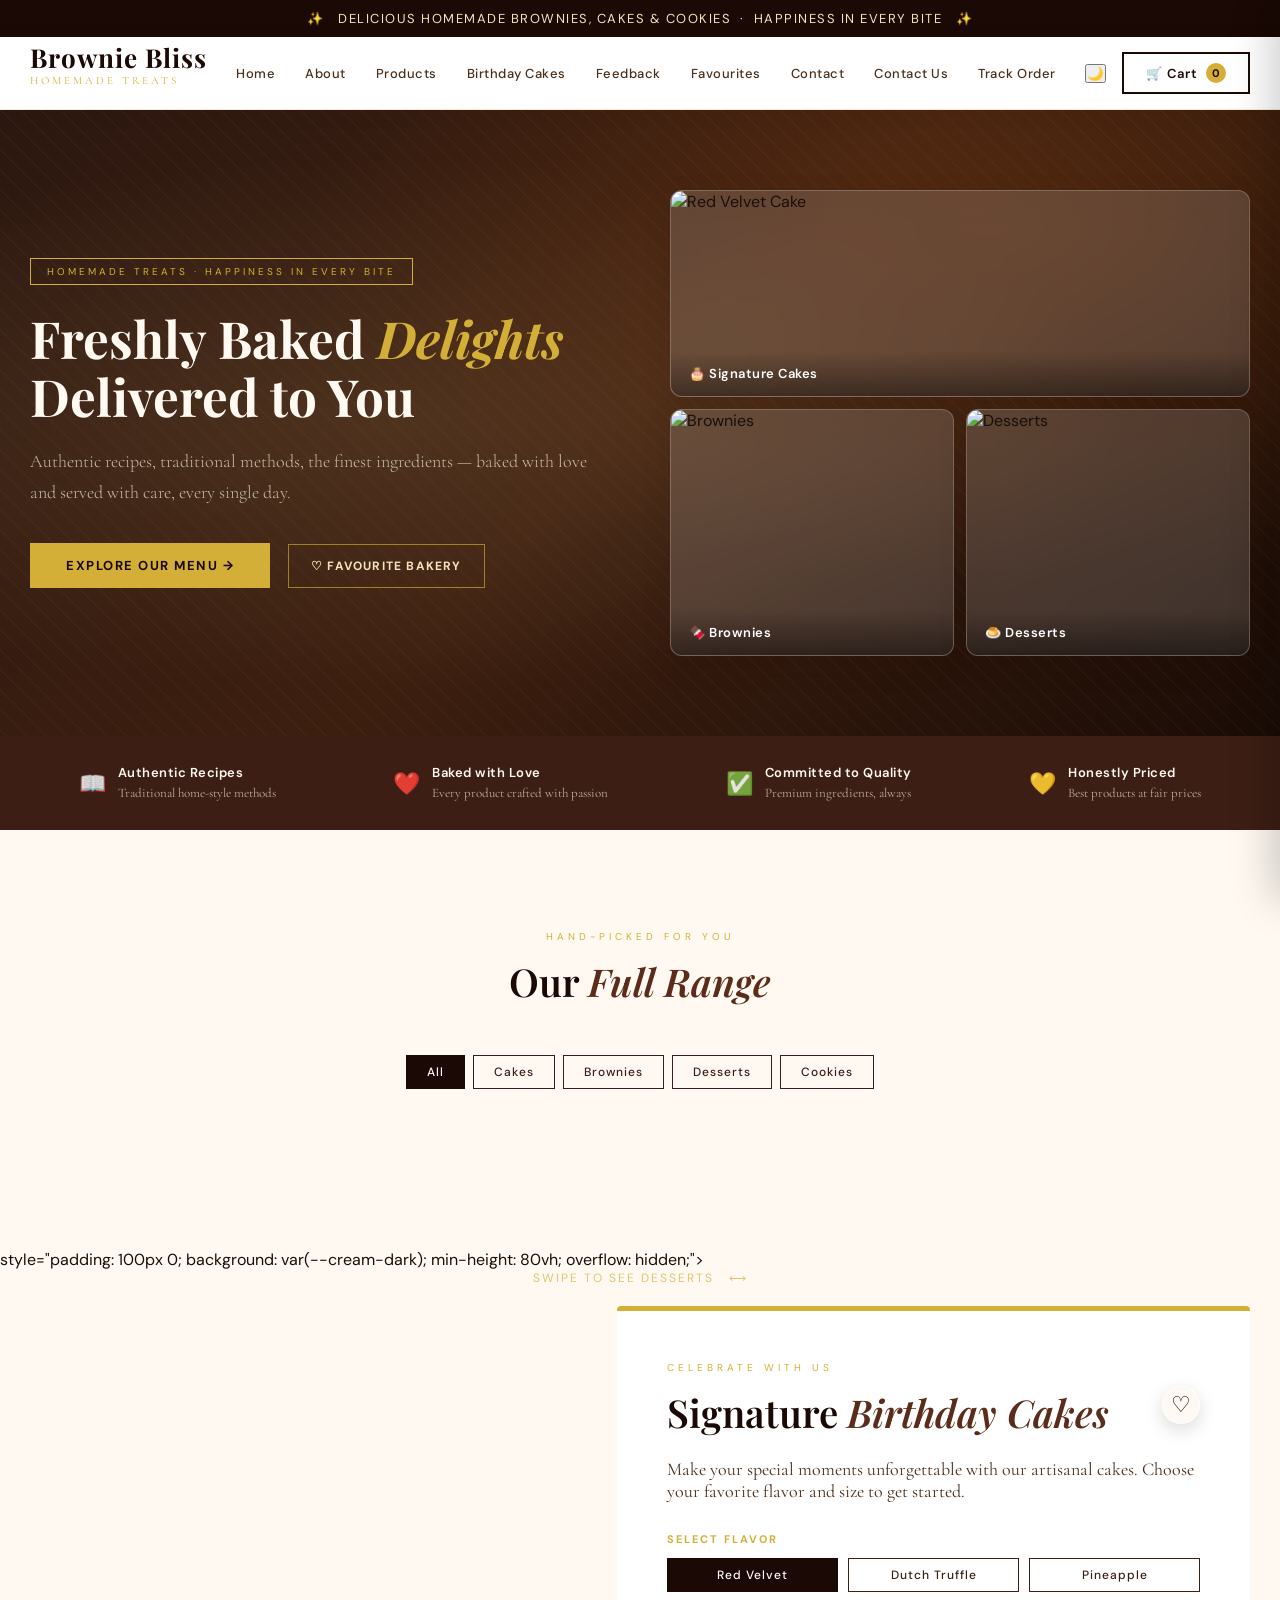
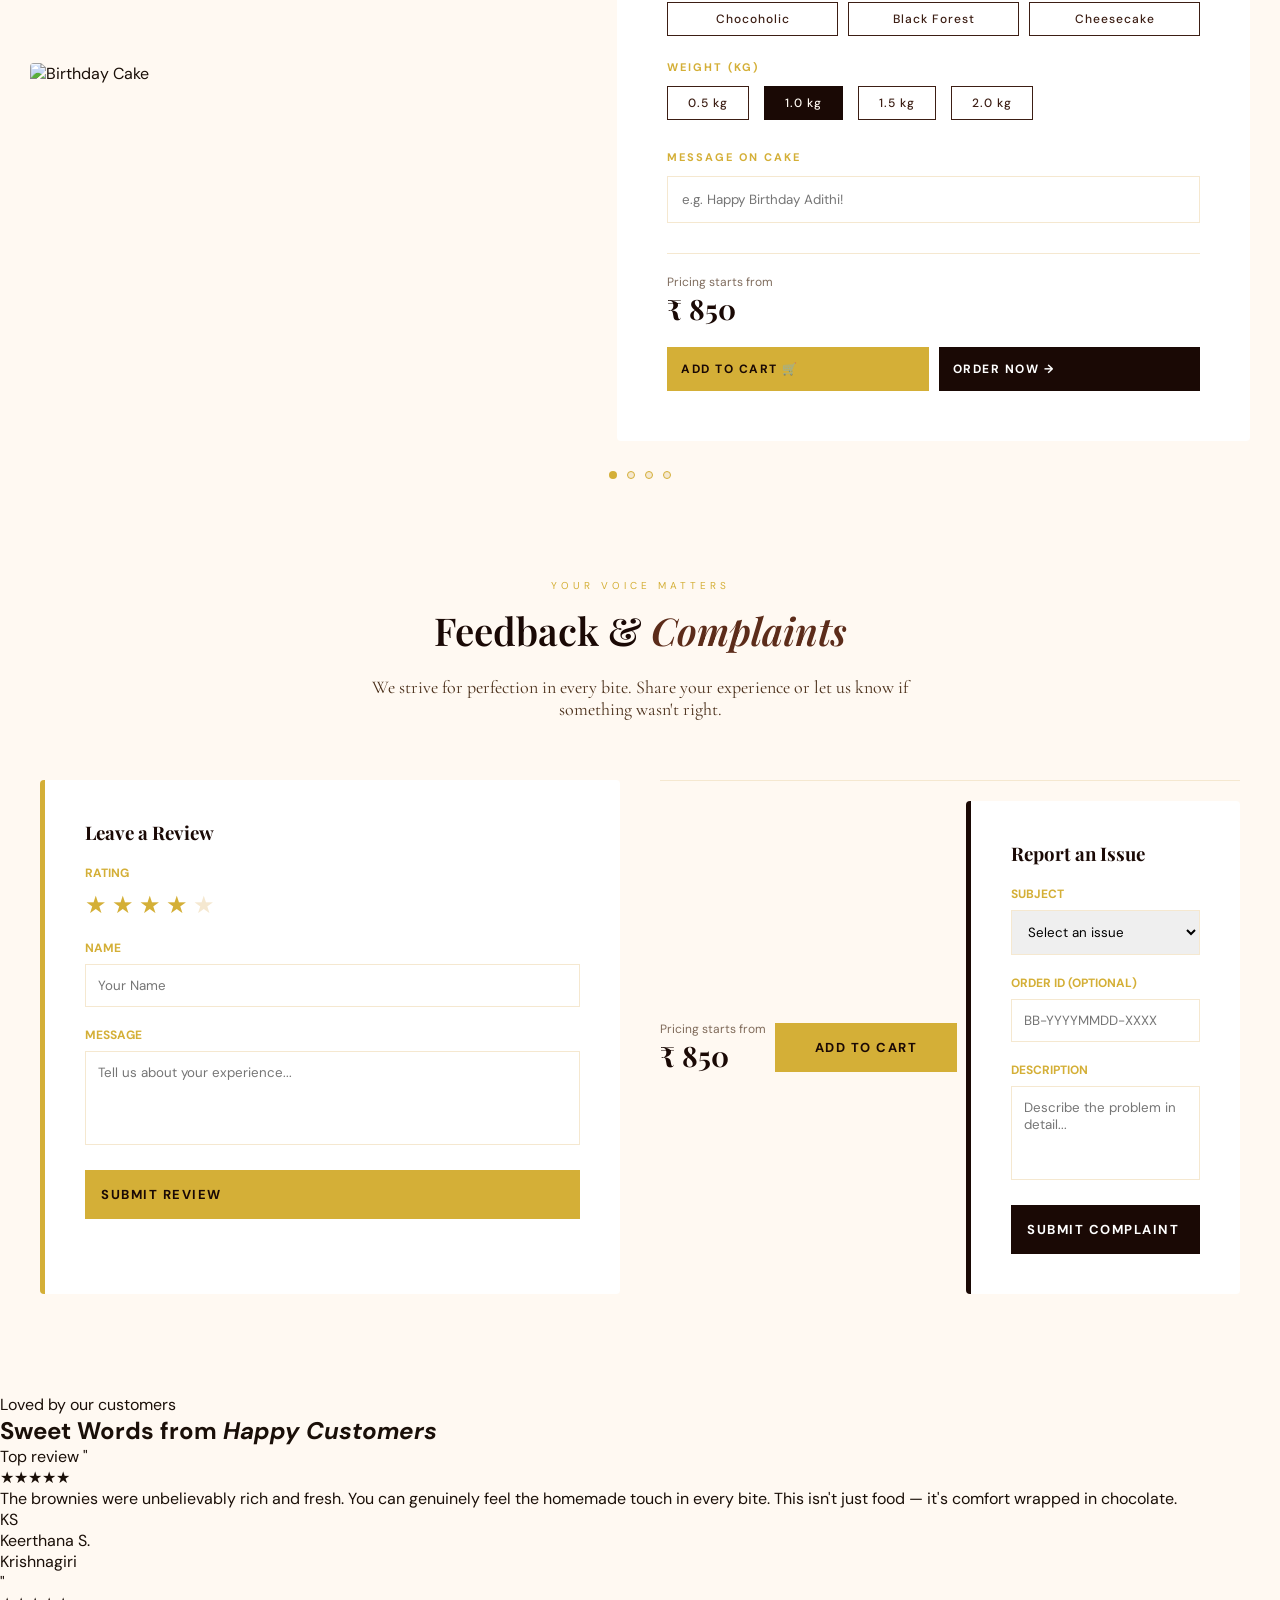
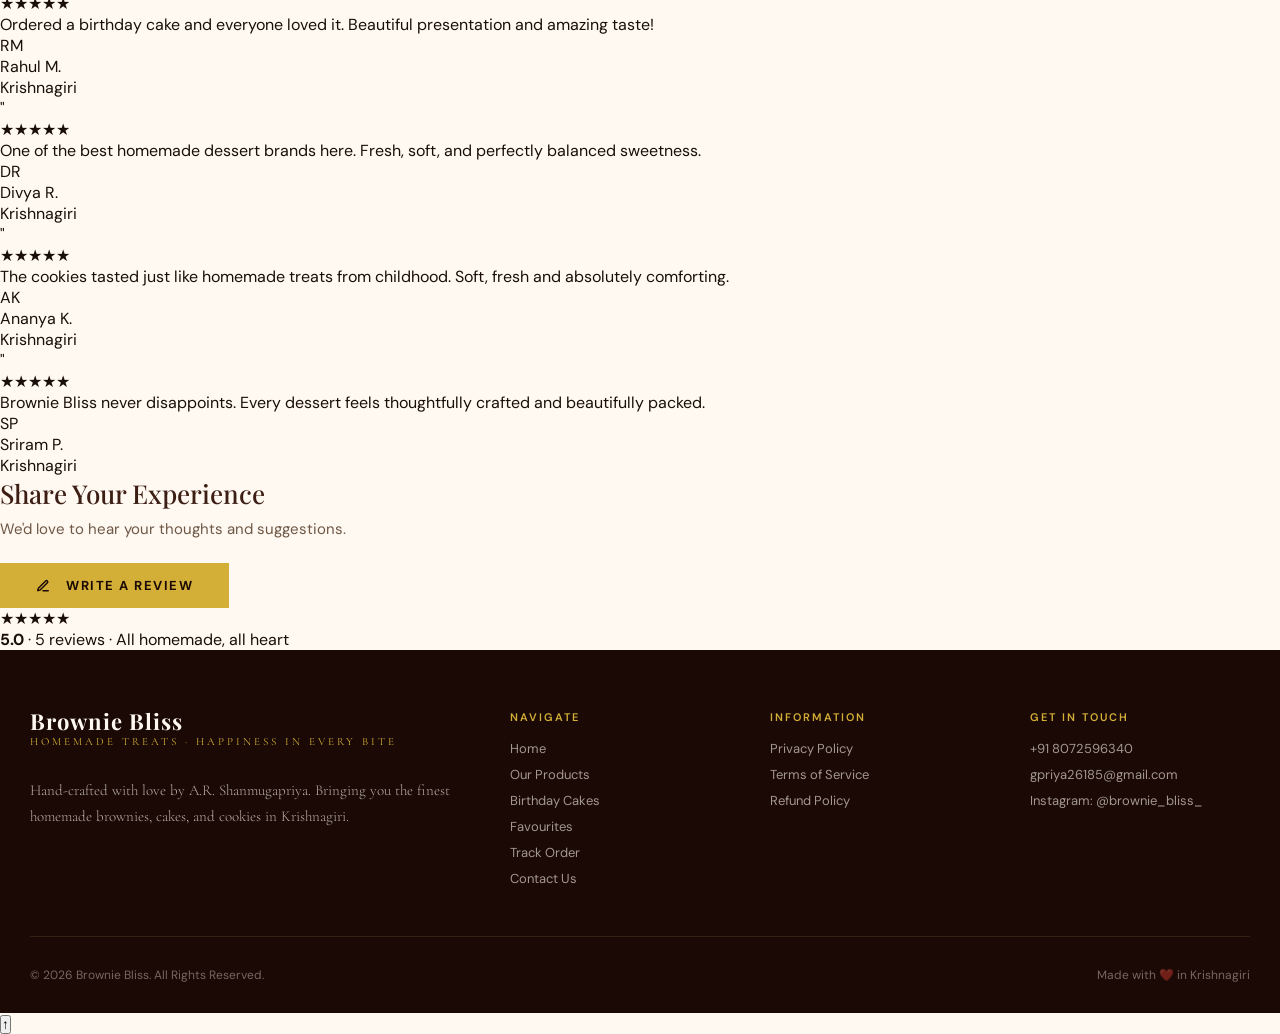
==== commit aefe5b6f: "Merge branch 'main' into fix/order-id-validation" ====
--- a/public/index.html
+++ b/public/index.html
@@ -10,6 +10,7 @@
     href="https://fonts.googleapis.com/css2?family=Playfair+Display:ital,wght@0,400;0,600;0,700;1,400&family=Cormorant+Garamond:wght@300;400;500&family=DM+Sans:wght@300;400;500&display=swap"
     rel="stylesheet">
   <link rel="stylesheet" href="style.css">
+  
   <!-- Theme init: sets dark class synchronously before first paint (no flash) -->
   <script>
     (function () {
@@ -67,91 +68,146 @@
   <a href="index.html#contact">Contact</a>
   <a href="track.html">Track Order</a>
 </div>
-  <!-- HERO -->
-  <section class="hero">
-    <div class="hero-bg"></div>
-    <div class="hero-pattern"></div>
-    <div class="hero-content">
-      <div class="hero-text">
-        <span class="hero-badge">Homemade Treats · Happiness in every bite</span>
-        <h1 class="hero-title">
-          Freshly Baked <em>Delights</em><br>Delivered to You
-        </h1>
-        <p class="hero-desc">Authentic recipes, traditional methods, the finest ingredients — baked with love
-          and served
-          with care, every single day.</p>
-        <a href="#products" class="hero-cta" style="text-decoration: none;">
-          Explore Our Menu &rarr;
-        </a>
-        <button class="hero-favourite-btn"
-          type="button"
-          data-fav-type="bakeries"
-          data-fav-id="brownie-bliss"
-          aria-pressed="false"
-          onclick="toggleBakeryFavourite()">
-          &#9825; Favourite Bakery
-        </button>
-      </div>
-      <div class="hero-visual">
-        <div class="hero-card">
-          <img src="https://theobroma.in/cdn/shop/files/redvelvet-theo.jpg?v=1701321860" alt="Red Velvet Cake">
-          <div class="hero-card-label">🎂 Signature Cakes</div>
-        </div>
-        <div class="hero-card">
-          <img src="https://theobroma.in/cdn/shop/files/OverloadBrownie_400x400.jpg?v=1711183338" alt="Brownies">
-          <div class="hero-card-label">🍫 Brownies</div>
-        </div>
-        <div class="hero-card">
-          <img src="https://theobroma.in/cdn/shop/files/Delicacies-04.jpg?v=1681320427" alt="Desserts">
-          <div class="hero-card-label">🍮 Desserts</div>
-        </div>
-      </div>
-    </div>
-  </section>
-
+<!-- HERO -->
+<section class="hero">
+  <div class="hero-bg"></div>
+  <div class="hero-pattern"></div>
+
+  <div class="hero-content">
+
+    <div class="hero-text" data-aos="fade-right">
+
+      <span class="hero-badge">
+        Homemade Treats · Happiness in every bite
+      </span>
+
+      <h1 class="hero-title">
+        Freshly Baked <em>Delights</em><br>
+        Delivered to You
+      </h1>
+
+      <p class="hero-desc">
+        Authentic recipes, traditional methods, the finest ingredients —
+        baked with love and served with care, every single day.
+      </p>
+
+      <a href="#products" class="hero-cta" style="text-decoration: none;">
+        Explore Our Menu &rarr;
+      </a>
+
+      <button
+        class="hero-favourite-btn"
+        type="button"
+        data-fav-type="bakeries"
+        data-fav-id="brownie-bliss"
+        aria-pressed="false"
+        onclick="toggleBakeryFavourite()">
+
+        &#9825; Favourite Bakery
+
+      </button>
+
+    </div>
+
+    <div class="hero-visual" data-aos="fade-left">
+
+      <div class="hero-card">
+
+        <img
+          src="https://theobroma.in/cdn/shop/files/redvelvet-theo.jpg?v=1701321860"
+          alt="Red Velvet Cake">
+
+        <div class="hero-card-label">
+          🎂 Signature Cakes
+        </div>
+
+      </div>
+
+      <div class="hero-card">
+
+        <img
+          src="https://theobroma.in/cdn/shop/files/OverloadBrownie_400x400.jpg?v=1711183338"
+          alt="Brownies">
+
+        <div class="hero-card-label">
+          🍫 Brownies
+        </div>
+
+      </div>
+
+      <div class="hero-card">
+
+        <img
+          src="https://theobroma.in/cdn/shop/files/Delicacies-04.jpg?v=1681320427"
+          alt="Desserts">
+
+        <div class="hero-card-label">
+          🍮 Desserts
+        </div>
+
+      </div>
+
+    </div>
+
+  </div>
+</section>
   <!-- VALUES STRIP -->
-  <div class="values-strip" id="about">
-    <div class="values-inner">
-      <div class="value-item">
-        <span class="value-icon">📖</span>
-        <div class="value-text">
-          <strong>Authentic Recipes</strong>
-          <span>Traditional home-style methods</span>
-        </div>
-      </div>
-      <div class="value-item">
-        <span class="value-icon">❤️</span>
-        <div class="value-text">
-          <strong>Baked with Love</strong>
-          <span>Every product crafted with passion</span>
-        </div>
-      </div>
-      <div class="value-item">
-        <span class="value-icon">✅</span>
-        <div class="value-text">
-          <strong>Committed to Quality</strong>
-          <span>Premium ingredients, always</span>
-        </div>
-      </div>
-      <div class="value-item">
-        <span class="value-icon">💛</span>
-        <div class="value-text">
-          <strong>Honestly Priced</strong>
-          <span>Best products at fair prices</span>
-        </div>
-      </div>
-    </div>
+<div class="values-strip" id="about">
+
+  <div class="values-inner" data-aos="fade-up">
+
+    <div class="value-item">
+      <span class="value-icon">📖</span>
+
+      <div class="value-text">
+        <strong>Authentic Recipes</strong>
+        <span>Traditional home-style methods</span>
+      </div>
+    </div>
+
+    <div class="value-item">
+      <span class="value-icon">❤️</span>
+
+      <div class="value-text">
+        <strong>Baked with Love</strong>
+        <span>Every product crafted with passion</span>
+      </div>
+    </div>
+
+    <div class="value-item">
+      <span class="value-icon">✅</span>
+
+      <div class="value-text">
+        <strong>Committed to Quality</strong>
+        <span>Premium ingredients, always</span>
+      </div>
+    </div>
+
+    <div class="value-item">
+      <span class="value-icon">💛</span>
+
+      <div class="value-text">
+        <strong>Honestly Priced</strong>
+        <span>Best products at fair prices</span>
+      </div>
+    </div>
+
   </div>
-
-
-
+</div>
   <!-- PRODUCTS SECTION -->
   <section class="products-section" id="products" style="padding: 100px 30px; background: var(--cream);">
     <div class="products-inner">
-      <div class="section-header">
-        <span class="section-label">Hand-picked for you</span>
-        <h2 class="section-title">Our <em>Full Range</em></h2>
-      </div>
+      <div class="section-header" data-aos="fade-up">
+
+  <span class="section-label">
+    Hand-picked for you
+  </span>
+
+  <h2 class="section-title">
+    Our <em>Full Range</em>
+  </h2>
+
+</div>
 
       <div class="filter-tabs" style="margin-bottom: 60px;">
         <button class="filter-tab active" onclick="filterProducts('all', this)">All</button>
@@ -166,7 +222,7 @@
   </section>
 
   <!-- BIRTHDAY & DESSERT SLIDER SECTION -->
-  <section class="birthday-section" id="birthday"
+  <section class="birthday-section" data-aos="fade-up"></section>
     style="padding: 100px 0; background: var(--cream-dark); min-height: 80vh; overflow: hidden;">
     
     <!-- Slider Hint -->
@@ -177,15 +233,15 @@
     <div class="birthday-slider" style="display: flex; overflow-x: auto; scroll-snap-type: x mandatory; -webkit-overflow-scrolling: touch; scroll-behavior: smooth;">
       
       <!-- SLIDE 1: BIRTHDAY CAKES -->
-      <div class="bday-slide" style="flex: 0 0 100%; padding: 0 20px; box-sizing: border-box;"; scroll-snap-align: start; padding: 0 30px;">
-        <div class="birthday-grid">
+      <div class="bday-slide" style="flex: 0 0 100%; scroll-snap-align: start; padding: 0 30px;">
+        <div style="max-width: 1300px; margin: 0 auto; display: grid; grid-template-columns: 1fr 1.2fr; gap: 60px; align-items: center;">
           <div class="birthday-visual">
             <img id="birthdayCakeImg" src="https://theobroma.in/cdn/shop/files/redvelvet-theo.jpg?v=1701321860"
               alt="Birthday Cake"
-              style="width: 100%; height: clamp(250px, 50vw, 550px); object-fit: cover; border-radius: 4px; box-shadow: var(--shadow);">
+              style="width: 100%; height: 550px; object-fit: cover; border-radius: 4px; box-shadow: var(--shadow);">
           </div>
           <div class="birthday-card"
-            style="background: var(--white); padding: clamp(20px, 4vw, 50px); border-radius: 4px; box-shadow: var(--shadow); border-top: 5px solid var(--gold);">
+            style="background: var(--white); padding: 50px; border-radius: 4px; box-shadow: var(--shadow); border-top: 5px solid var(--gold);">
             <span class="section-label">Celebrate with Us</span>
             <div class="birthday-title-row">
               <h2 class="section-title" style="margin-bottom: 20px;">Signature <em>Birthday Cakes</em></h2>
@@ -203,7 +259,7 @@
               <label
                 style="display: block; font-size: 11px; letter-spacing: 2px; text-transform: uppercase; color: var(--gold); margin-bottom: 12px; font-weight: 700;">Select
                 Flavor</label>
-              <div style="display: grid; gap: 10px;" class="responsive-grid">
+              <div style="display: grid; grid-template-columns: repeat(3, 1fr); gap: 10px;">
       <button class="filter-tab flavor-btn active" onclick="updateBirthdayCake('Red Velvet')">
         Red Velvet
       </button>
@@ -234,7 +290,7 @@
               <label
                 style="display: block; font-size: 11px; letter-spacing: 2px; text-transform: uppercase; color: var(--gold); margin-bottom: 12px; font-weight: 700;">Weight
                 (kg)</label>
-              <div style="display: flex; flex-wrap: wrap; gap: 15px;">
+              <div style="display: flex; gap: 15px;">
                 <button class="filter-tab" onclick="setCakeWeight('0.5')">0.5 kg</button>
                 <button class="filter-tab active" onclick="setCakeWeight('1.0')">1.0 kg</button>
                 <button class="filter-tab" onclick="setCakeWeight('1.5')">1.5 kg</button>
@@ -276,12 +332,12 @@
       </div>
 
       <!-- SLIDE 2: DESSERTS -->
-      <div class="bday-slide" style="flex: 0 0 100%; padding: 0 20px; box-sizing: border-box;"; scroll-snap-align: start; padding: 0 30px;">
-        <div class="birthday-grid">
+      <div class="bday-slide" style="flex: 0 0 100%; scroll-snap-align: start; padding: 0 30px;">
+        <div style="max-width: 1300px; margin: 0 auto; display: grid; grid-template-columns: 1fr 1.2fr; gap: 60px; align-items: center;">
           <div class="birthday-visual">
             <img id="dessertImg" src="https://theobroma.in/cdn/shop/files/Delicacies-04.jpg?v=1681320427"
               alt="Desserts"
-              style="width: 100%; height: clamp(250px, 60vw, 550px); object-fit: cover; border-radius: 4px; box-shadow: var(--shadow);">
+              style="width: 100%; height: 550px; object-fit: cover; border-radius: 4px; box-shadow: var(--shadow);">
           </div>
           <div class="birthday-card"
             style="background: var(--white); padding: 50px; border-radius: 4px; box-shadow: var(--shadow); border-top: 5px solid var(--gold);">
@@ -296,7 +352,7 @@
               <label
                 style="display: block; font-size: 11px; letter-spacing: 2px; text-transform: uppercase; color: var(--gold); margin-bottom: 12px; font-weight: 700;">Select
                 Variety</label>
-              <div class="responsive-grid" style="display: grid; gap: 10px;">
+              <div style="display: grid; grid-template-columns: repeat(3, 1fr); gap: 10px;">
                 <button class="filter-tab active">Macarons</button>
                 <button class="filter-tab">Tarts</button>
                 <button class="filter-tab">Pastries</button>
@@ -310,7 +366,7 @@
               <label
                 style="display: block; font-size: 11px; letter-spacing: 2px; text-transform: uppercase; color: var(--gold); margin-bottom: 12px; font-weight: 700;">Box
                 Size</label>
-              <div style="display: flex; flex-wrap: wrap; gap: 15px;">
+              <div style="display: flex; gap: 15px;">
                 <button class="filter-tab">Box of 2</button>
                 <button class="filter-tab active">Box of 4</button>
                 <button class="filter-tab">Box of 6</button>
@@ -352,12 +408,12 @@
       </div>
 
       <!-- SLIDE 3: BROWNIES -->
-      <div class="bday-slide" style="flex: 0 0 100%; padding: 0 20px; box-sizing: border-box;"; scroll-snap-align: start; padding: 0 30px;">
-        <div class="birthday-grid">
+      <div class="bday-slide" style="flex: 0 0 100%; scroll-snap-align: start; padding: 0 30px;">
+        <div style="max-width: 1300px; margin: 0 auto; display: grid; grid-template-columns: 1fr 1.2fr; gap: 60px; align-items: center;">
           <div class="birthday-visual">
             <img id="brownieImg" src="https://theobroma.in/cdn/shop/files/OverloadBrownie_400x400.jpg?v=1711183338"
               alt="Brownies"
-              style="width: 100%; height: clamp(250px, 60vw, 550px); object-fit: cover; border-radius: 4px; box-shadow: var(--shadow);">
+              style="width: 100%; height: 550px; object-fit: cover; border-radius: 4px; box-shadow: var(--shadow);">
           </div>
           <div class="birthday-card"
             style="background: var(--white); padding: 50px; border-radius: 4px; box-shadow: var(--shadow); border-top: 5px solid var(--gold);">
@@ -372,7 +428,7 @@
               <label
                 style="display: block; font-size: 11px; letter-spacing: 2px; text-transform: uppercase; color: var(--gold); margin-bottom: 12px; font-weight: 700;">Select
                 Flavor</label>
-              <div class="responsive-grid" style="display: grid; gap: 10px;">
+              <div style="display: grid; grid-template-columns: repeat(3, 1fr); gap: 10px;">
                 <button class="filter-tab active">Walnut</button>
                 <button class="filter-tab">Overload</button>
                 <button class="filter-tab">Nutella</button>
@@ -386,7 +442,7 @@
               <label
                 style="display: block; font-size: 11px; letter-spacing: 2px; text-transform: uppercase; color: var(--gold); margin-bottom: 12px; font-weight: 700;">Pack
                 Size</label>
-              <div style="display: flex; flex-wrap: wrap; gap: 15px;">
+              <div style="display: flex; gap: 15px;">
                 <button class="filter-tab">Pack of 1</button>
                 <button class="filter-tab active">Pack of 4</button>
                 <button class="filter-tab">Pack of 6</button>
@@ -398,7 +454,7 @@
               <label
                 style="display: block; font-size: 11px; letter-spacing: 2px; text-transform: uppercase; color: var(--gold); margin-bottom: 12px; font-weight: 700;">Gift
                 Wrap</label>
-              <div style="display: flex; flex-wrap: wrap; gap: 15px;">
+              <div style="display: flex; gap: 15px;">
                 <button class="filter-tab active">Standard</button>
                 <button class="filter-tab">Premium Gold</button>
               </div>
@@ -430,12 +486,12 @@
       </div>
 
       <!-- SLIDE 4: COOKIES -->
-      <div class="bday-slide" style="flex: 0 0 100%; padding: 0 20px; box-sizing: border-box;"; scroll-snap-align: start; padding: 0 30px;">
-        <div style="max-width: 1300px; margin: 0 auto; display: grid; grid-template-columns: repeat(auto-fit, minmax(300px, 1fr)); gap: 60px; align-items: center;">
+      <div class="bday-slide" style="flex: 0 0 100%; scroll-snap-align: start; padding: 0 30px;">
+        <div style="max-width: 1300px; margin: 0 auto; display: grid; grid-template-columns: 1fr 1.2fr; gap: 60px; align-items: center;">
           <div class="birthday-visual">
             <img id="cookieImg" src="https://www.shugarysweets.com/wp-content/uploads/2020/05/chocolate-chip-cookies-recipe.jpg"
               alt="Cookies"
-              style="width: 100%; height: clamp(250px, 60vw, 550px); object-fit: cover; border-radius: 4px; box-shadow: var(--shadow);">
+              style="width: 100%; height: 550px; object-fit: cover; border-radius: 4px; box-shadow: var(--shadow);">
           </div>
           <div class="birthday-card"
             style="background: var(--white); padding: 50px; border-radius: 4px; box-shadow: var(--shadow); border-top: 5px solid var(--gold);">
@@ -449,7 +505,7 @@
             <div style="margin-bottom: 24px;">
               <label
                 style="display: block; font-size: 11px; letter-spacing: 2px; text-transform: uppercase; color: var(--gold); margin-bottom: 12px; font-weight: 700;">Select Variety</label>
-              <div style="display: grid; grid-template-columns: repeat(auto-fit, minmax(120px, 1fr)); gap: 10px;">
+              <div style="display: grid; grid-template-columns: repeat(3, 1fr); gap: 10px;">
                 <button class="filter-tab active">Choco Chip</button>
                 <button class="filter-tab">Double Choco</button>
                 <button class="filter-tab">Oatmeal Raisin</button>
@@ -462,7 +518,7 @@
             <div style="margin-bottom: 30px;">
               <label
                 style="display: block; font-size: 11px; letter-spacing: 2px; text-transform: uppercase; color: var(--gold); margin-bottom: 12px; font-weight: 700;">Pack Size</label>
-              <div style="display: flex; flex-wrap: wrap; gap: 15px;">
+              <div style="display: flex; gap: 15px;">
                 <button class="filter-tab">Box of 2</button>
                 <button class="filter-tab active">Box of 6</button>
                 <button class="filter-tab">Box of 12</button>
@@ -516,7 +572,8 @@
         </p>
       </div>
 
-      <div class="feedback-grid">       
+      <div style="display: grid; grid-template-columns: 1fr 1fr; gap: 40px;">
+        
         <!-- Feedback Area -->
         <div style="background: var(--white); padding: 40px; border-radius: 4px; box-shadow: var(--shadow); border-left: 5px solid var(--gold);">
           <h3 style="font-family: 'Playfair Display', serif; margin-bottom: 20px; color: var(--brown-dark);">Leave a Review</h3>
@@ -541,6 +598,19 @@
           </form>
         </div>
 
+        <div
+          style="display: flex; justify-content: space-between; align-items: center; padding-top: 20px; border-top: 1px solid var(--cream-dark);">
+          <div>
+            <span style="display: block; font-size: 12px; color: var(--text-mid); opacity: 0.7;">Pricing
+              starts
+              from</span>
+            <span id="cakePrice"
+              style="font-family: 'Playfair Display', serif; font-size: 28px; font-weight: 700; color: var(--brown-dark);">₹
+              850</span>
+          </div>
+          <button class="hero-cta" style="padding: 16px 40px;" onclick="addBirthdayToCart()">
+            Add to Cart
+          </button>
         <!-- Complaint Area -->
         <div style="background: var(--white); padding: 40px; border-radius: 4px; box-shadow: var(--shadow); border-left: 5px solid var(--brown-dark);">
           <h3 style="font-family: 'Playfair Display', serif; margin-bottom: 20px; color: var(--brown-dark);">Report an Issue</h3>
@@ -573,7 +643,6 @@
     </div>
   </section>
 
-
 <section class="bb-reviews">
   <p class="eyebrow">Loved by our customers</p>
   <h2>Sweet Words from <em>Happy Customers</em></h2>
@@ -584,7 +653,12 @@
       <span class="featured-badge">Top review</span>
       <span class="quote-mark">"</span>
       <div class="stars">★★★★★</div>
-      <p class="review-text">The brownies were unbelievably rich and fresh. You can genuinely feel the homemade touch in every bite. This isn't just food — it's comfort wrapped in chocolate.</p>
+      <p class="review-text">
+        The brownies were unbelievably rich and fresh.
+        You can genuinely feel the homemade touch in every bite.
+        This isn't just food — it's comfort wrapped in chocolate.
+      </p>
+
       <div class="reviewer">
         <div class="reviewer-avatar">KS</div>
         <div>
@@ -592,67 +666,88 @@
           <p class="reviewer-location">Krishnagiri</p>
         </div>
       </div>
-    </div>
 
     <div class="review-card">
       <span class="quote-mark">"</span>
       <div class="stars">★★★★★</div>
-      <p class="review-text">Ordered a birthday cake and everyone loved it. Beautiful presentation and amazing taste!</p>
+      <p class="review-text">
+        Ordered a birthday cake and everyone loved it.
+        Beautiful presentation and amazing taste!
+      </p>
+
       <div class="reviewer">
         <div class="reviewer-avatar">RM</div>
         <div>
           <p class="reviewer-name">Rahul M.</p>
           <p class="reviewer-location">Krishnagiri</p>
         </div>
-      </div>
-    </div>
 
     <div class="review-card">
       <span class="quote-mark">"</span>
       <div class="stars">★★★★★</div>
-      <p class="review-text">One of the best homemade dessert brands here. Fresh, soft, and perfectly balanced sweetness.</p>
+      <p class="review-text">
+        One of the best homemade dessert brands here.
+        Fresh, soft, and perfectly balanced sweetness.
+      </p>
+
       <div class="reviewer">
         <div class="reviewer-avatar">DR</div>
         <div>
           <p class="reviewer-name">Divya R.</p>
           <p class="reviewer-location">Krishnagiri</p>
         </div>
-      </div>
-    </div>
 
     <div class="review-card">
       <span class="quote-mark">"</span>
       <div class="stars">★★★★★</div>
-      <p class="review-text">The cookies tasted just like homemade treats from childhood. Soft, fresh and absolutely comforting.</p>
+      <p class="review-text">
+        The cookies tasted just like homemade treats from childhood.
+        Soft, fresh and absolutely comforting.
+      </p>
+
       <div class="reviewer">
         <div class="reviewer-avatar">AK</div>
         <div>
           <p class="reviewer-name">Ananya K.</p>
           <p class="reviewer-location">Krishnagiri</p>
         </div>
-      </div>
-    </div>
+
+      </div>
 
     <div class="review-card">
       <span class="quote-mark">"</span>
       <div class="stars">★★★★★</div>
-      <p class="review-text">Brownie Bliss never disappoints. Every dessert feels thoughtfully crafted and beautifully packed.</p>
+      <p class="review-text">
+        Brownie Bliss never disappoints.
+        Every dessert feels thoughtfully crafted and beautifully packed.
+      </p>
+
       <div class="reviewer">
         <div class="reviewer-avatar">SP</div>
         <div>
           <p class="reviewer-name">Sriram P.</p>
           <p class="reviewer-location">Krishnagiri</p>
         </div>
+        <h3 style="font-family: 'Playfair Display', serif; font-size: 26px; color: #3C1E14; margin-bottom: 8px; font-weight: 500;">Share Your Experience</h3>
+        <p style="color: var(--text-mid); font-size: 15px; margin-bottom: 24px; opacity: 0.8;">We'd love to hear your thoughts and suggestions.</p>
+        
+        <form onsubmit="event.preventDefault(); showToast('Thank you for your feedback! ⭐'); this.reset();" style="display: inline-block;">
+          <button class="hero-cta premium-write-btn" type="submit">
+            <svg width="14" height="14" viewBox="0 0 24 24" fill="none" stroke="currentColor" stroke-width="2.5" style="margin-right: 4px;"><path d="M12 20h9" stroke-linecap="round" stroke-linejoin="round"/><path d="M16.5 3.5a2.12 2.12 0 0 1 3 3L7 19l-4 1 1-4Z" stroke-linecap="round" stroke-linejoin="round"/></svg>
+            Write a Review
+          </button>
+        </form>
       </div>
     </div>
 
   </div>
+</section>
 
   <div class="bb-overall">
     <span class="stars-big">★★★★★</span>
     <p class="rating-text"><strong>5.0</strong> · 5 reviews · All homemade, all heart</p>
   </div>
-</section>
+
 
   <!-- FOOTER -->
   <footer id="contact">
@@ -675,10 +770,11 @@
           <a href="track.html">Track Order</a>
           <a href="contact.html">Contact Us</a>
         </div>
-        <div class="footer-col" style="display: none;">
+        <div class="footer-col">
           <h4>Information</h4>
-          <a href="#">Privacy Policy</a>
-          <a href="#">Refund Policy</a>
+          <a href="privacy-policy.html">Privacy Policy</a>
+          <a href="terms-of-service.html">Terms of Service</a>
+          <a href="refund-policy.html">Refund Policy</a>
         </div>
         <div class="footer-col">
           <h4>Get In Touch</h4>
@@ -719,5 +815,7 @@
   <div class="toast" id="toast"></div>
   <button id="scrollTopBtn" onclick="scrollToTop()">↑</button>
   <script src="script.js"></script>
+  <script src="https://unpkg.com/aos@2.3.4/dist/aos.js"></script>
 </body>
+
 </html>
--- a/public/style.css
+++ b/public/style.css
@@ -42,7 +42,6 @@
   --glass-border: rgba(255, 255, 255, 0.15);
 }
 
-
 * {
   margin: 0;
   padding: 0;
@@ -54,8 +53,6 @@
   color: var(--text-dark);
   font-family: 'DM Sans', sans-serif;
   overflow-x: hidden;
-  width:100%;
-  max-width:100%;
 }
 
 /* ANNOUNCEMENT BAR */
@@ -102,6 +99,7 @@
   font-weight: 700;
   color: var(--color-primary);
   letter-spacing: 1px;
+  margin-bottom: 4px;
 }
 
 .logo-sub {
@@ -110,6 +108,7 @@
   letter-spacing: 3px;
   color: var(--gold);
   text-transform: uppercase;
+  margin-bottom: 15px;
 }
 
 nav {
@@ -341,14 +340,6 @@
   background: linear-gradient(to bottom, rgba(0, 0, 0, 0), rgba(0, 0, 0, 0.4));
 }
 
-.hero-content{
-  overflow:hidden;
-}
-
-.hero-visual{
-  max-width:100%;
-}
-
 /* VALUES STRIP */
 .values-strip {
   background: var(--brown-mid);
@@ -551,10 +542,13 @@
   border-color: var(--color-primary);
 }
 
-.products-grid {
+.products-grid,
+.all-products-grid {
   display: grid;
-  grid-template-columns: repeat(auto-fit, minmax(260px, 1fr));
-  gap: 24px;
+  grid-template-columns: repeat(auto-fill, minmax(240px, 240px));
+  justify-content: center;
+  gap: 28px;
+  width: 100%;
 }
 
 /* Responsive adjustments */
@@ -3162,10 +3156,13 @@
   border-color: var(--brown-dark);
 }
 
-.products-grid {
+.products-grid,
+.all-products-grid {
   display: grid;
-  grid-template-columns: repeat(4, 1fr);
-  gap: 24px;
+  grid-template-columns: repeat(auto-fill, minmax(240px, 240px));
+  justify-content: center;
+  gap: 28px;
+  width: 100%;
 }
 
 .product-card {
@@ -3823,24 +3820,23 @@
     text-align: center;
   }
 
-  .hero-text {
-    display: flex;
-    flex-direction: column;
-    align-items: center;
-  }
-
-  .hero-favourite-btn {
-    margin: 14px 0 0;
-  }
-
-  .hero-visual {
-    max-width: 600px;
-    margin: 0 auto;
-  }
-
-  .admin-body {
-    margin: 20px auto;
-  }
+.hero-text {
+  display: flex;
+  flex-direction: column;
+  align-items: center;
+}
+
+.hero-favourite-btn {
+  margin: 14px 0 0;
+}
+
+.hero-visual {
+  max-width: 600px;
+  margin: 0 auto;
+}
+
+.admin-body {
+  margin: 20px auto;
 }
 
 
@@ -5524,11 +5520,6 @@
   border-color: var(--brown-dark);
 }
 
-.products-grid {
-  display: grid;
-  grid-template-columns: repeat(4, 1fr);
-  gap: 24px;
-}
 
 .product-card {
   background: var(--white);
@@ -9817,57 +9808,159 @@
 html.dark .topping-price {
   color: var(--gold);
 }
-.price-filter-wrapper {
-  display: flex;
-  justify-content: center;
-  margin: 40px 0 55px;
-}
-
-/* ── FIX 5: Checkout & Cart Responsive Audit (OTP sizes & Keyboard scroll behavior) ── */
+/* TESTIMONIALS */
+.testimonials-section {
+  padding: 100px 0;
+  background: var(--cream);
+  overflow: hidden;
+}
+
+.testimonial-marquee {
+  width: 100%;
+  overflow: hidden;
+  position: relative;
+  margin-top: 60px;
+}
+
+.testimonial-track {
+  display: flex;
+  align-items: stretch;
+  gap: 28px;
+  width: max-content;
+  flex-wrap: nowrap;
+  animation: scrollTestimonials 40s linear infinite;
+}
+
+.testimonial-marquee:hover .testimonial-track {
+  animation-play-state: paused;
+}
+
+.testimonial-card {
+  min-width: 340px;
+  max-width: 340px;
+  background: var(--white);
+  padding: 35px;
+  border-radius: 18px;
+  box-shadow: var(--shadow);
+  border: 1px solid rgba(0,0,0,0.05);
+  transition: transform 0.35s ease, box-shadow 0.35s ease;
+  flex-shrink: 0;
+}
+
+.testimonial-card:hover {
+  transform: translateY(-8px);
+  box-shadow: 0 18px 35px rgba(0,0,0,0.12);
+}
+
+.testimonial-stars {
+  font-size: 20px;
+  color: #d4a017;
+  margin-bottom: 18px;
+  letter-spacing: 3px;
+}
+
+.testimonial-card p {
+  font-size: 16px;
+  line-height: 1.8;
+  color: var(--text-mid);
+  margin-bottom: 24px;
+  font-family: 'Cormorant Garamond', serif;
+}
+
+.testimonial-card h4 {
+  font-size: 14px;
+  letter-spacing: 1px;
+  color: var(--brown-dark);
+  text-transform: uppercase;
+}
+
+@keyframes scrollTestimonials {
+  0% {
+    transform: translateX(0);
+  }
+
+  100% {
+    transform: translateX(calc(-50% - 28px));
+  }
+}
+
+/* MOBILE */
+@media (max-width: 768px) {
+  .testimonial-card {
+    min-width: 280px;
+    max-width: 280px;
+    padding: 28px;
+  }
+
+  .testimonial-track {
+    gap: 18px;
+    animation-duration: 20s;
+  }
+}
+
+/* Checkout Responsive */
 @media (max-width: 480px) {
   .checkout-overlay {
-    align-items: flex-start !important; /* Prevent off-screen vertical centering when keyboard is open */
+    align-items: flex-start !important;
     overflow-y: auto !important;
     padding: 20px 10px;
     -webkit-overflow-scrolling: touch;
   }
+
   .checkout-modal {
-    margin: 20px auto !important; /* Centered with vertical safety spacing */
+    margin: 20px auto !important;
     width: 100% !important;
-    max-width: 355px !important; /* Ensures it perfectly fits 375px screens with margin */
-  }
+    max-width: 355px !important;
+  }
+
   .checkout-body {
-    padding: 24px 16px !important; /* Gives more content room on small mobile widths */
-  }
+    padding: 24px 16px !important;
+  }
+
   .otp-container {
     justify-content: center !important;
-    gap: 8px !important; /* Tightens gaps to fit exactly six 44px boxes */
-  }
+    gap: 8px !important;
+  }
+
   .otp-box {
     flex: 0 0 44px !important;
     width: 44px !important;
     height: 44px !important;
     min-width: 44px !important;
     min-height: 44px !important;
-    font-size: 20px !important; /* Adjusted slightly to look proportional inside 44px */
-  }
-}
-
+    font-size: 20px !important;
+  }
+}
+
+/* Birthday Slider */
 .birthday-slider::-webkit-scrollbar {
   display: none;
+}
+
+.birthday-slider {
+  -ms-overflow-style: none;
+  scrollbar-width: none;
+}
+
+/* Price Filter */
+.price-filter-wrapper {
+  display: flex;
+  justify-content: center;
+  margin: 40px 0 55px;
+}
+
 .price-filter {
-  display: flex;
-  align-items: center;
-  gap: 18px;
+  display: flex !important;
+  justify-content: center !important;
+  align-items: center !important;
+  gap: 14px !important;
+  margin: 35px 0 !important;
 
   padding: 16px 28px;
-
   background: rgba(255, 248, 243, 0.75);
-
   backdrop-filter: blur(12px);
 
   border: 1px solid rgba(255,255,255,0.4);
-
   border-radius: 999px;
 
   box-shadow:
@@ -9886,45 +9979,38 @@
 }
 
 .price-filter label {
-  font-family: 'Playfair Display', serif;
-
-  font-size: 20px;
-
-  color: #5c372c;
-
-  letter-spacing: 0.5px;
+  font-size: 20px !important;
+  font-family: 'Playfair Display', serif !important;
+  color: #5c372c !important;
 }
 
 .custom-price-filter {
-  appearance: none;
+  appearance: none !important;
   -webkit-appearance: none;
   -moz-appearance: none;
 
-  border: none;
-  outline: none;
-
-  background: linear-gradient(
-    135deg,
-    #fffaf7,
-    #fdf1e7
-  );
-
-  padding: 12px 42px 12px 18px;
-
-  border-radius: 999px;
-
-  color: #5c372c;
-
-  font-size: 15px;
-  font-weight: 600;
-
-  font-family: 'DM Sans', sans-serif;
-
-  cursor: pointer;
-
-  box-shadow:
-    inset 0 1px 2px rgba(255,255,255,0.8),
-    0 3px 10px rgba(0,0,0,0.05);
+  background-color: #fff4ec !important;
+  border: 2px solid #c89b7b !important;
+  border-radius: 30px !important;
+
+  padding: 12px 50px 12px 20px !important;
+  min-width: 220px;
+
+  text-align: left;
+  color: #5c372c !important;
+
+  font-size: 15px !important;
+  font-weight: 600 !important;
+  font-family: 'DM Sans', sans-serif !important;
+
+  cursor: pointer !important;
+  outline: none !important;
+
+  box-shadow: 0 4px 12px rgba(0,0,0,0.08) !important;
+
+  background-image: url("data:image/svg+xml;utf8,<svg fill='%235c372c' height='20' viewBox='0 0 20 20' width='20' xmlns='http://www.w3.org/2000/svg'><path d='M5 7l5 5 5-5z'/></svg>");
+  background-repeat: no-repeat;
+  background-position: right 16px center;
 
   transition: all 0.3s ease;
 }
@@ -9980,293 +10066,89 @@
   color: #5c372c !important;
 }
 
-/* ============================= */
-/* GLOBAL FIXES */
-/* ============================= */
-
-* {
-  margin: 0;
-  padding: 0;
-  box-sizing: border-box;
-}
-
-html,
-body {
-  width: 100%;
-  overflow-x: hidden;
-}
-
-/* Prevent images/videos from overflowing */
-
-img,
-video {
-  max-width: 100%;
-  height: auto;
-  display: block;
-}
-
-/* ============================= */
-/* RESPONSIVE SECTION PADDING */
-/* ============================= */
-
-@media (max-width: 768px) {
-
-  section,
-  .products-section,
-  .birthday-section,
-  footer {
-    padding-left: 16px !important;
-    padding-right: 16px !important;
-  }
-
-  .header-inner,
-  .footer-inner,
-  .products-inner,
-  .values-inner {
-    width: 100%;
-    max-width: 100%;
-  }
-}
-
-/* ============================= */
-/* HERO SECTION */
-/* ============================= */
-
-@media (max-width: 900px) {
-
-  .hero-content {
-    grid-template-columns: 1fr !important;
-    gap: 40px !important;
-    text-align: center;
-  }
-
-  .hero-title {
-    font-size: clamp(42px, 10vw, 70px);
-  }
-
-  .hero-visual {
-    width: 100%;
-  }
-
-  .hero-card img {
-    width: 100%;
-    height: auto;
-  }
-}
-
-/* ============================= */
-/* BIRTHDAY / DESSERT / BROWNIE */
-/* MAIN OVERFLOW FIX */
-/* ============================= */
-
-@media (max-width: 900px) {
-
-  .bday-slide > div {
-    grid-template-columns: 1fr !important;
-    gap: 30px !important;
-  }
-
-  .birthday-card {
-    padding: 24px !important;
-  }
-
-  .birthday-visual img,
-  #birthdayCakeImg,
-  #dessertImg,
-  #brownieImg,
-  #cookieImg {
-    width: 100% !important;
-    height: clamp(250px, 60vw, 450px) !important;
-    object-fit: cover;
-  }
-}
-
-/* ============================= */
-/* GRID FIXES */
-/* ============================= */
-
-@media (max-width: 768px) {
-
-  /* Flavor grids */
-  div[style*="repeat(3, 1fr)"] {
-    grid-template-columns: repeat(2, 1fr) !important;
-  }
-
-  /* Product grid */
-  .products-grid {
-    grid-template-columns: 1fr !important;
-  }
-
-  /* Review grid */
-  .reviews-grid {
-    grid-template-columns: 1fr !important;
-  }
-
-  /* Feedback section */
-  #feedback div[style*="grid-template-columns: 1fr 1fr"] {
-    grid-template-columns: 1fr !important;
-  }
-}
-
-.feedback-grid{
-  display:grid;
-  grid-template-columns:1fr 1fr;
-  gap:40px;
-}
-
-@media (max-width:768px){
-
-  .feedback-grid{
-    grid-template-columns:1fr;
-  }
-
-}
-/* ============================= */
-/* BUTTON FIXES */
-/* ============================= */
-
-button,
-.hero-cta,
-.filter-tab {
-  max-width: 100%;
-  white-space: normal;
-}
-
-@media (max-width: 768px) {
-
-  .hero-cta {
-    width: 100%;
-  }
-
-  .filter-tab {
-    font-size: 12px;
-    padding: 10px 12px;
-  }
-}
-
-/* ============================= */
-/* NAVIGATION FIX */
-/* ============================= */
-
-@media (max-width: 900px) {
-
-  nav {
-    display: none;
-  }
-
-  .menu-toggle {
-    display: block;
-  }
-
-  .header-actions {
-    gap: 10px;
-  }
-
-  .cart-btn {
-    font-size: 12px;
-    padding: 10px 14px;
-  }
-}
-
-/* ============================= */
-/* MOBILE MENU */
-/* ============================= */
-
-.mobile-menu {
-  width: 100%;
-  max-width: 100vw;
-  overflow-x: hidden;
-}
-
-/* ============================= */
-/* VALUES STRIP */
-/* ============================= */
-
-@media (max-width: 768px) {
-
-  .values-inner {
-    grid-template-columns: 1fr !important;
-    gap: 20px;
-  }
-
-  .value-item {
-    width: 100%;
-  }
-}
-
-/* ============================= */
-/* REVIEW CARDS */
-/* ============================= */
-
-.review-card {
-  width: 100%;
-  max-width: 100%;
-  overflow: hidden;
-}
-
-/* ============================= */
-/* FOOTER */
-/* ============================= */
-
-@media (max-width: 768px) {
-
-  .footer-top {
-    grid-template-columns: 1fr !important;
-    gap: 40px;
-  }
-}
-
-/* ============================= */
-/* CART SIDEBAR */
-/* ============================= */
-
-@media (max-width: 768px) {
-
-  .cart-sidebar {
-    width: 100% !important;
-    max-width: 100vw;
-  }
-}
-.responsive-grid {
+#scrollTopBtn:hover {
+    background-color: #8b5a3c;
+    transform: scale(1.1);
+}
+
+/* LEGAL PAGES */
+
+.legal-container {
+  max-width: 1100px;
+  margin: 0 auto;
+}
+
+.legal-grid {
   display: grid;
-  grid-template-columns: repeat(3, 1fr);
-  gap: 10px;
-}
-
-@media (max-width: 768px) {
-  .responsive-grid {
-    grid-template-columns: repeat(2, 1fr);
-  }
-}
-
-.birthday-grid{
-  max-width:1300px;
-  margin:0 auto;
-  display:grid;
-  grid-template-columns:1fr 1.2fr;
-  gap:60px;
-  align-items:center;
-}
-
-@media (max-width:768px){
-  .birthday-grid{
-    grid-template-columns:1fr;
-    gap:30px;
-  }
-}
-
-@media (max-width:768px){
-
-  nav{
-    display:none;
-  }
-
-  .menu-toggle{
-    display:block;
-  }
-
-}
-.menu-toggle{
-  display:none;
-}
-}+  grid-template-columns: repeat(auto-fit, minmax(320px, 1fr));
+  gap: 28px;
+  align-items: stretch;
+}
+
+.legal-card {
+  background: var(--white);
+  border: 1px solid rgba(212, 175, 55, 0.15);
+  border-radius: 22px;
+  height: 100%;
+  padding: 32px;
+  transition: all 0.35s ease;
+  box-shadow: 0 10px 30px rgba(0,0,0,0.04);
+}
+
+.legal-card:hover {
+  transform: translateY(-8px) scale(1.01);
+  border-color: var(--gold);
+  box-shadow: 0 18px 45px rgba(0,0,0,0.08);
+}
+
+.legal-card h2 {
+  font-family: 'Playfair Display', serif;
+  font-size: 24px;
+  color: var(--brown-dark);
+  margin-bottom: 14px;
+}
+
+.legal-card p {
+  color: var(--text-mid);
+  line-height: 1.8;
+  font-size: 15px;
+}
+
+.legal-hero {
+  padding: 140px 24px 80px;
+  background: linear-gradient(
+    to bottom,
+    var(--cream),
+    var(--cream-dark)
+  );
+  text-align: center;
+}
+
+.legal-hero p {
+  max-width: 650px;
+  margin: 18px auto 0;
+  color: var(--text-mid);
+}
+
+.legal-back {
+  text-align: center;
+  margin-top: 55px;
+}
+
+.legal-back-btn {
+  display: inline-block;
+  padding: 14px 30px;
+  background: var(--gold);
+  color: #000;
+  border-radius: 999px;
+  text-decoration: none;
+  font-weight: 600;
+  transition: all 0.3s ease;
+  box-shadow: 0 10px 25px rgba(212, 175, 55, 0.25);
+}
+
+.legal-back-btn:hover {
+  transform: translateY(-4px) scale(1.03);
+  box-shadow: 0 18px 35px rgba(212, 175, 55, 0.35);
+  background: #e6c14d;
+}
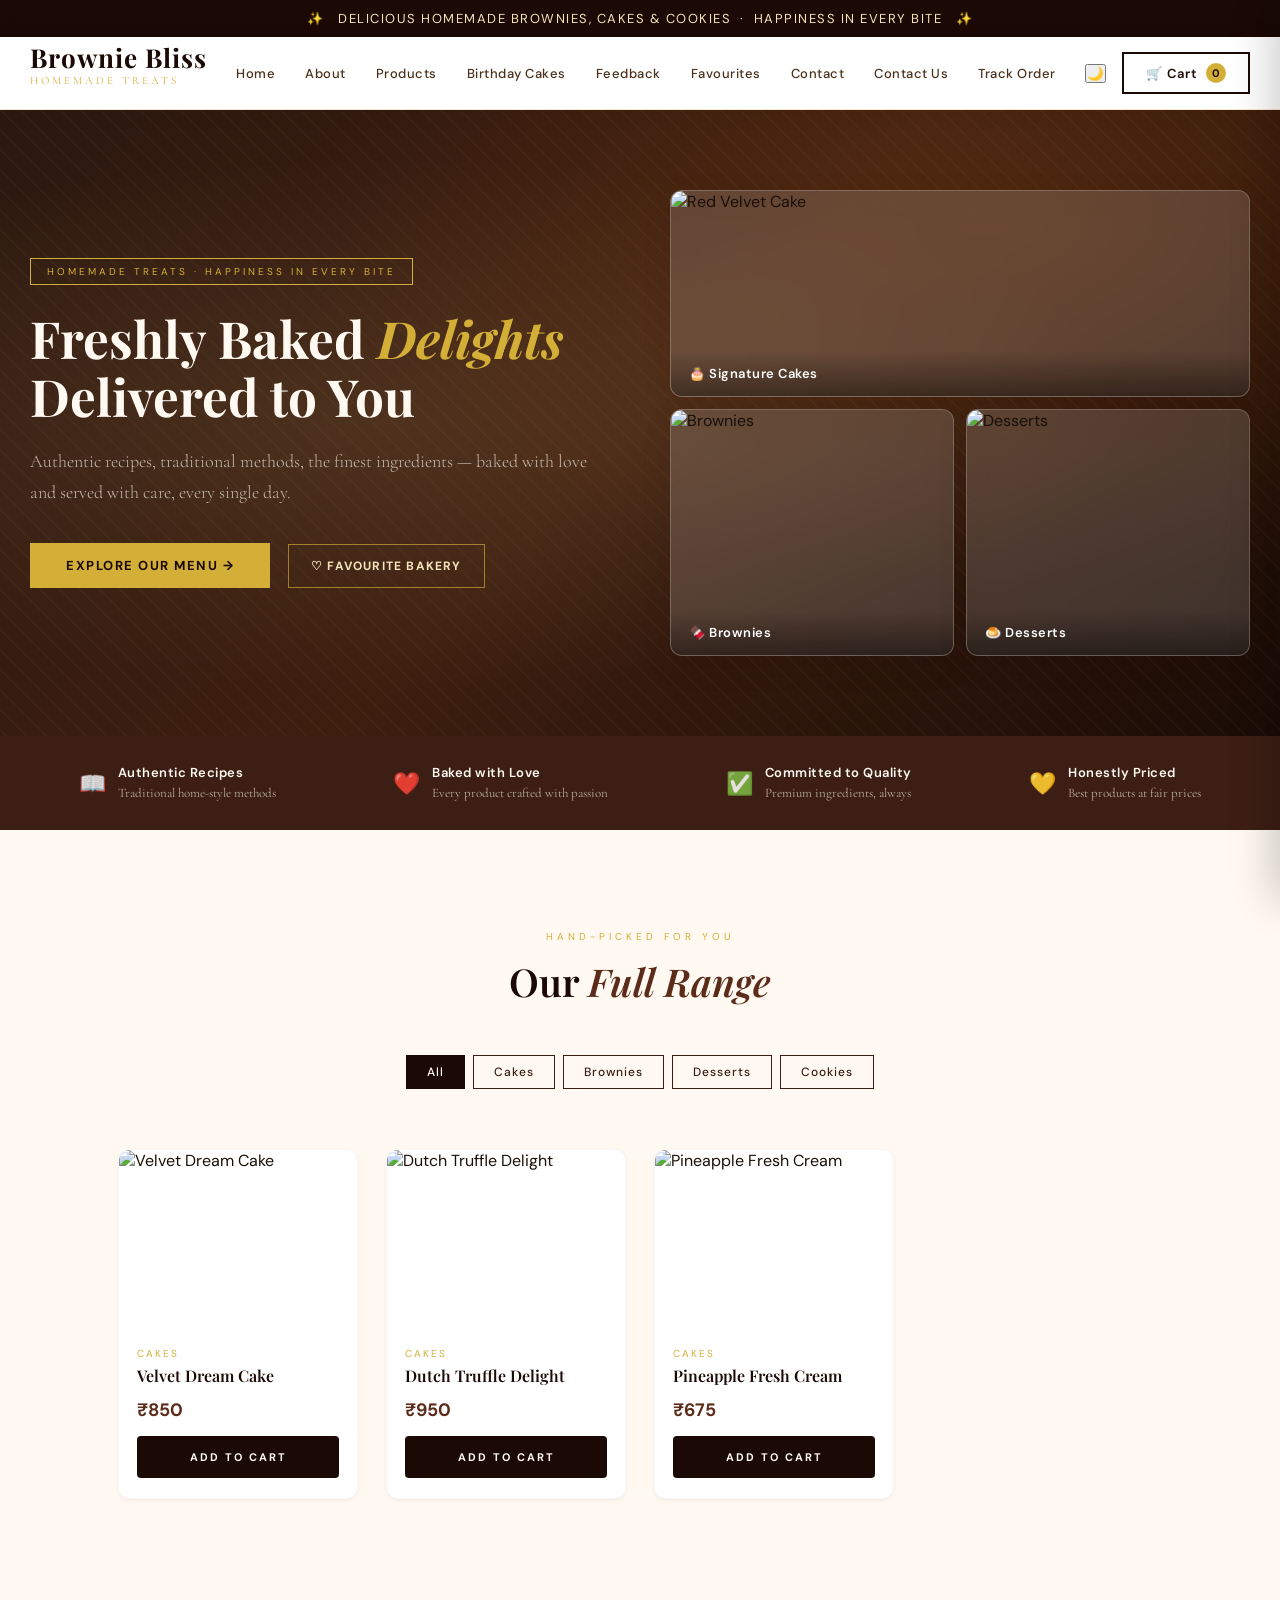
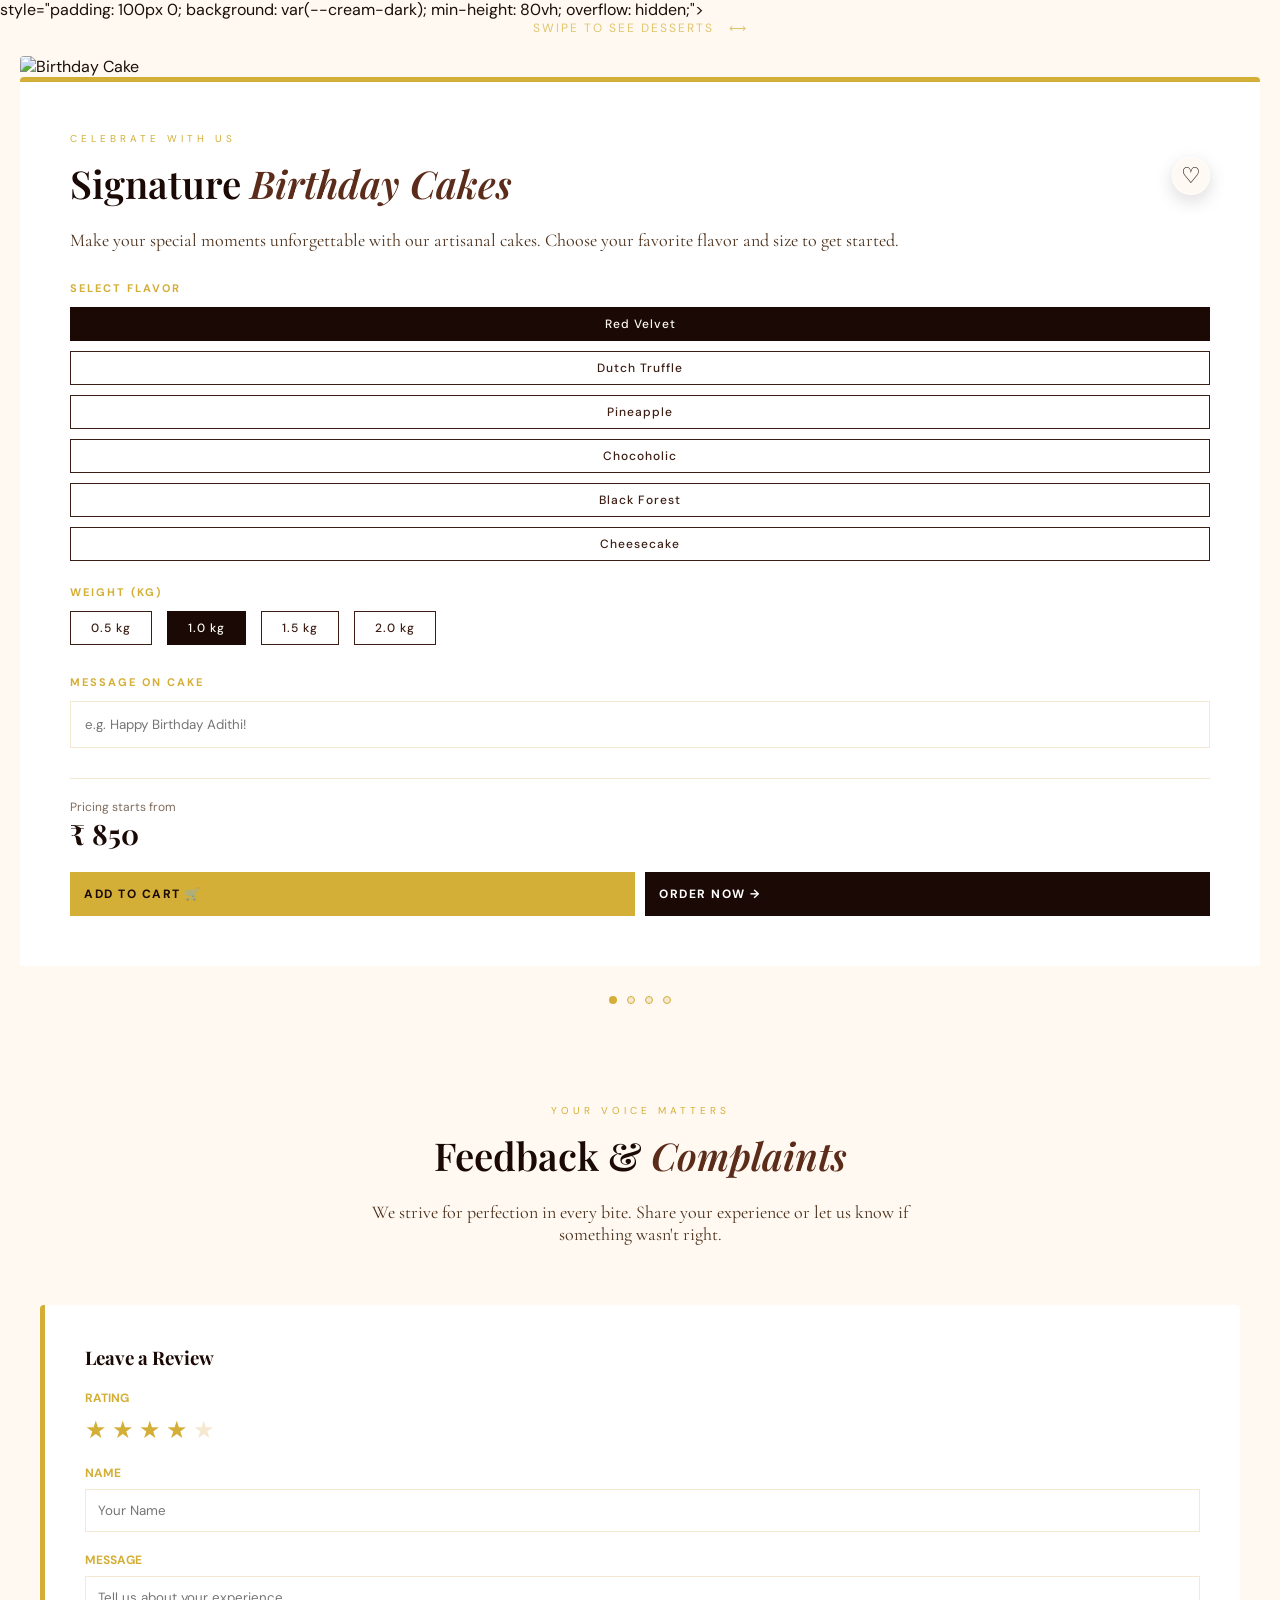
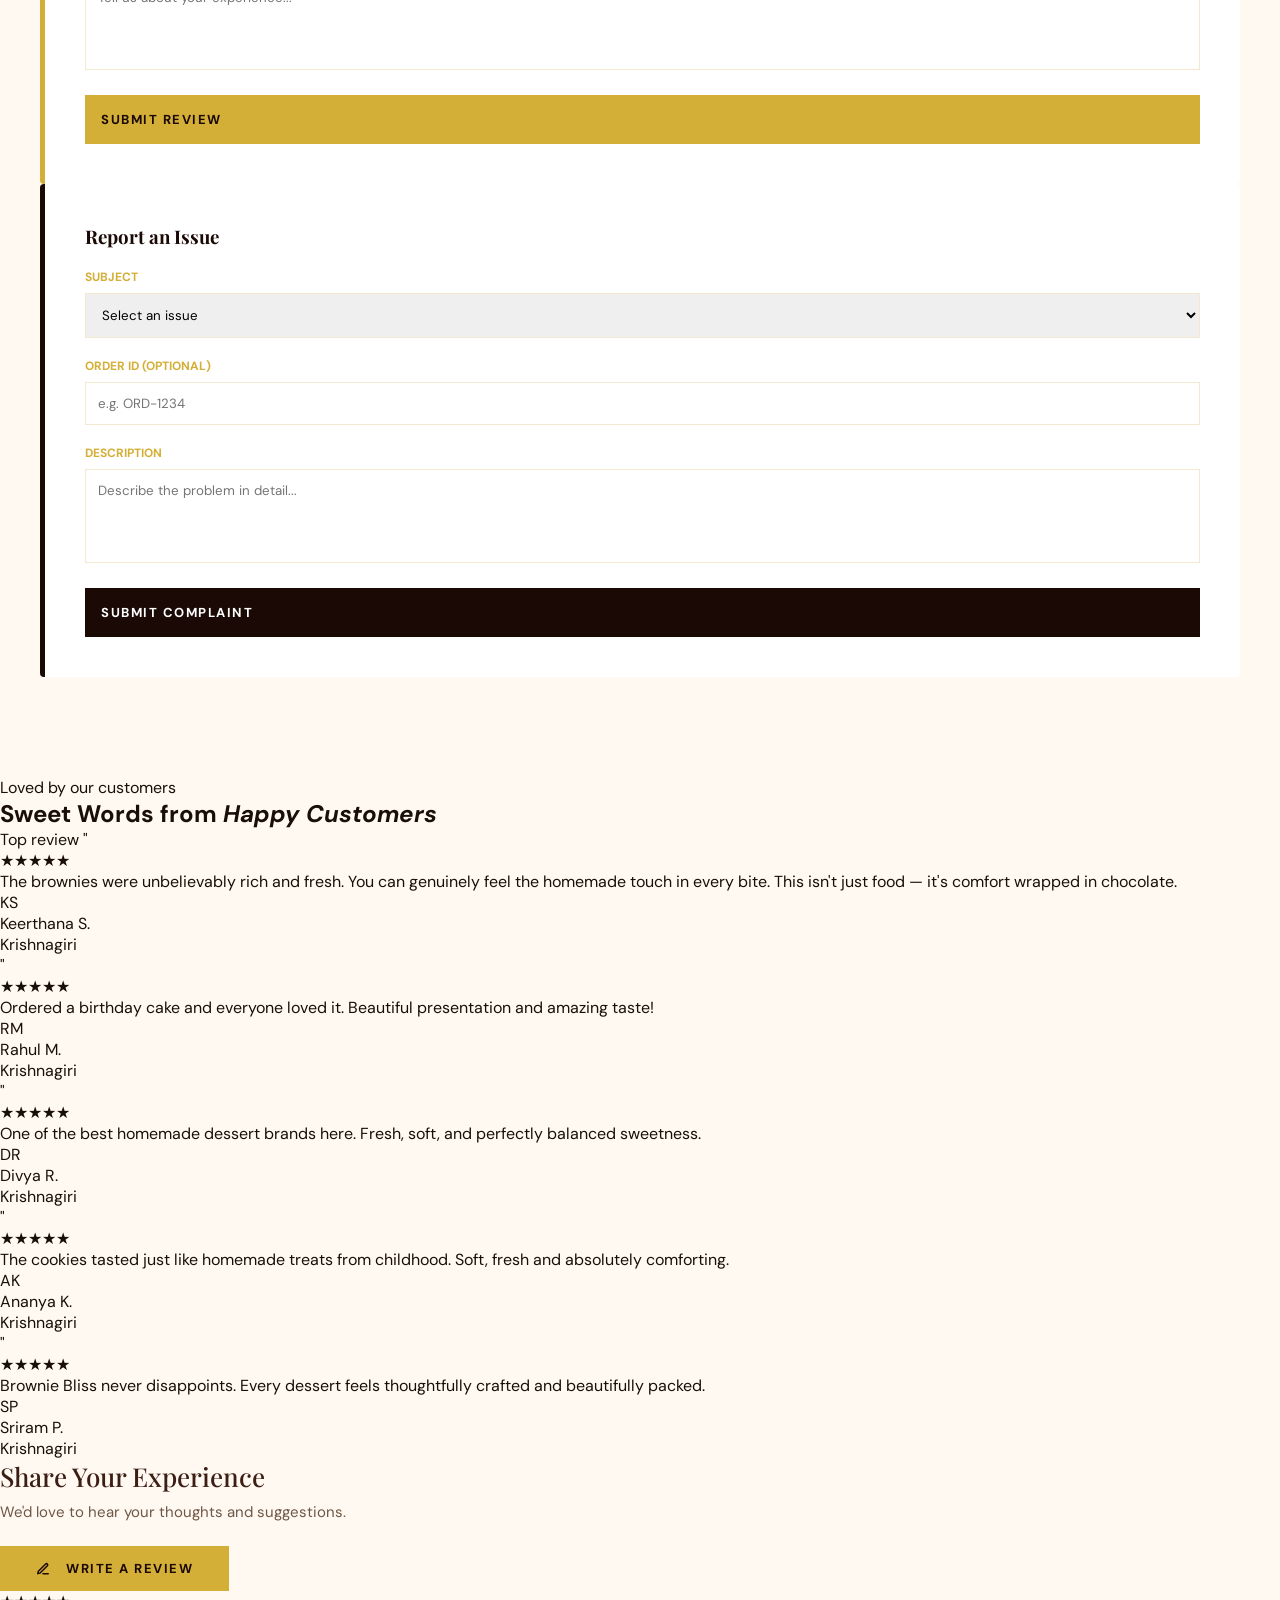
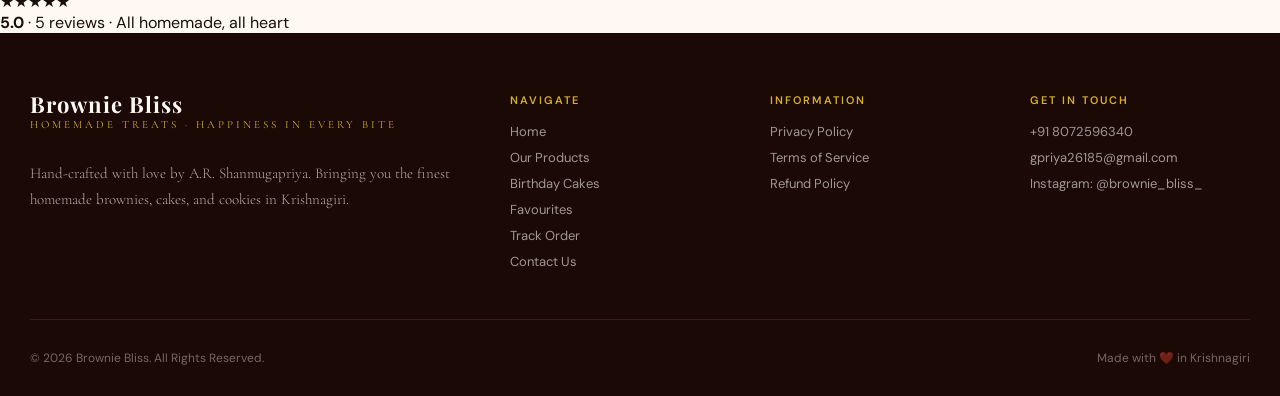
==== commit eed7ef3f: "Merge pull request #439 from Nehachavan03/fix/review-and-issue-form Fix frontend runtime errors and " ====
--- a/public/index.html
+++ b/public/index.html
@@ -233,15 +233,15 @@
     <div class="birthday-slider" style="display: flex; overflow-x: auto; scroll-snap-type: x mandatory; -webkit-overflow-scrolling: touch; scroll-behavior: smooth;">
       
       <!-- SLIDE 1: BIRTHDAY CAKES -->
-      <div class="bday-slide" style="flex: 0 0 100%; scroll-snap-align: start; padding: 0 30px;">
-        <div style="max-width: 1300px; margin: 0 auto; display: grid; grid-template-columns: 1fr 1.2fr; gap: 60px; align-items: center;">
+      <div class="bday-slide" style="flex: 0 0 100%; padding: 0 20px; box-sizing: border-box;"; scroll-snap-align: start; padding: 0 30px;">
+        <div class="birthday-grid">
           <div class="birthday-visual">
             <img id="birthdayCakeImg" src="https://theobroma.in/cdn/shop/files/redvelvet-theo.jpg?v=1701321860"
               alt="Birthday Cake"
-              style="width: 100%; height: 550px; object-fit: cover; border-radius: 4px; box-shadow: var(--shadow);">
+              style="width: 100%; height: clamp(250px, 50vw, 550px); object-fit: cover; border-radius: 4px; box-shadow: var(--shadow);">
           </div>
           <div class="birthday-card"
-            style="background: var(--white); padding: 50px; border-radius: 4px; box-shadow: var(--shadow); border-top: 5px solid var(--gold);">
+            style="background: var(--white); padding: clamp(20px, 4vw, 50px); border-radius: 4px; box-shadow: var(--shadow); border-top: 5px solid var(--gold);">
             <span class="section-label">Celebrate with Us</span>
             <div class="birthday-title-row">
               <h2 class="section-title" style="margin-bottom: 20px;">Signature <em>Birthday Cakes</em></h2>
@@ -259,7 +259,7 @@
               <label
                 style="display: block; font-size: 11px; letter-spacing: 2px; text-transform: uppercase; color: var(--gold); margin-bottom: 12px; font-weight: 700;">Select
                 Flavor</label>
-              <div style="display: grid; grid-template-columns: repeat(3, 1fr); gap: 10px;">
+              <div style="display: grid; gap: 10px;" class="responsive-grid">
       <button class="filter-tab flavor-btn active" onclick="updateBirthdayCake('Red Velvet')">
         Red Velvet
       </button>
@@ -290,7 +290,7 @@
               <label
                 style="display: block; font-size: 11px; letter-spacing: 2px; text-transform: uppercase; color: var(--gold); margin-bottom: 12px; font-weight: 700;">Weight
                 (kg)</label>
-              <div style="display: flex; gap: 15px;">
+              <div style="display: flex; flex-wrap: wrap; gap: 15px;">
                 <button class="filter-tab" onclick="setCakeWeight('0.5')">0.5 kg</button>
                 <button class="filter-tab active" onclick="setCakeWeight('1.0')">1.0 kg</button>
                 <button class="filter-tab" onclick="setCakeWeight('1.5')">1.5 kg</button>
@@ -332,12 +332,12 @@
       </div>
 
       <!-- SLIDE 2: DESSERTS -->
-      <div class="bday-slide" style="flex: 0 0 100%; scroll-snap-align: start; padding: 0 30px;">
-        <div style="max-width: 1300px; margin: 0 auto; display: grid; grid-template-columns: 1fr 1.2fr; gap: 60px; align-items: center;">
+      <div class="bday-slide" style="flex: 0 0 100%; padding: 0 20px; box-sizing: border-box;"; scroll-snap-align: start; padding: 0 30px;">
+        <div class="birthday-grid">
           <div class="birthday-visual">
             <img id="dessertImg" src="https://theobroma.in/cdn/shop/files/Delicacies-04.jpg?v=1681320427"
               alt="Desserts"
-              style="width: 100%; height: 550px; object-fit: cover; border-radius: 4px; box-shadow: var(--shadow);">
+              style="width: 100%; height: clamp(250px, 60vw, 550px); object-fit: cover; border-radius: 4px; box-shadow: var(--shadow);">
           </div>
           <div class="birthday-card"
             style="background: var(--white); padding: 50px; border-radius: 4px; box-shadow: var(--shadow); border-top: 5px solid var(--gold);">
@@ -352,7 +352,7 @@
               <label
                 style="display: block; font-size: 11px; letter-spacing: 2px; text-transform: uppercase; color: var(--gold); margin-bottom: 12px; font-weight: 700;">Select
                 Variety</label>
-              <div style="display: grid; grid-template-columns: repeat(3, 1fr); gap: 10px;">
+              <div class="responsive-grid" style="display: grid; gap: 10px;">
                 <button class="filter-tab active">Macarons</button>
                 <button class="filter-tab">Tarts</button>
                 <button class="filter-tab">Pastries</button>
@@ -366,7 +366,7 @@
               <label
                 style="display: block; font-size: 11px; letter-spacing: 2px; text-transform: uppercase; color: var(--gold); margin-bottom: 12px; font-weight: 700;">Box
                 Size</label>
-              <div style="display: flex; gap: 15px;">
+              <div style="display: flex; flex-wrap: wrap; gap: 15px;">
                 <button class="filter-tab">Box of 2</button>
                 <button class="filter-tab active">Box of 4</button>
                 <button class="filter-tab">Box of 6</button>
@@ -408,12 +408,12 @@
       </div>
 
       <!-- SLIDE 3: BROWNIES -->
-      <div class="bday-slide" style="flex: 0 0 100%; scroll-snap-align: start; padding: 0 30px;">
-        <div style="max-width: 1300px; margin: 0 auto; display: grid; grid-template-columns: 1fr 1.2fr; gap: 60px; align-items: center;">
+      <div class="bday-slide" style="flex: 0 0 100%; padding: 0 20px; box-sizing: border-box;"; scroll-snap-align: start; padding: 0 30px;">
+        <div class="birthday-grid">
           <div class="birthday-visual">
             <img id="brownieImg" src="https://theobroma.in/cdn/shop/files/OverloadBrownie_400x400.jpg?v=1711183338"
               alt="Brownies"
-              style="width: 100%; height: 550px; object-fit: cover; border-radius: 4px; box-shadow: var(--shadow);">
+              style="width: 100%; height: clamp(250px, 60vw, 550px); object-fit: cover; border-radius: 4px; box-shadow: var(--shadow);">
           </div>
           <div class="birthday-card"
             style="background: var(--white); padding: 50px; border-radius: 4px; box-shadow: var(--shadow); border-top: 5px solid var(--gold);">
@@ -428,7 +428,7 @@
               <label
                 style="display: block; font-size: 11px; letter-spacing: 2px; text-transform: uppercase; color: var(--gold); margin-bottom: 12px; font-weight: 700;">Select
                 Flavor</label>
-              <div style="display: grid; grid-template-columns: repeat(3, 1fr); gap: 10px;">
+              <div class="responsive-grid" style="display: grid; gap: 10px;">
                 <button class="filter-tab active">Walnut</button>
                 <button class="filter-tab">Overload</button>
                 <button class="filter-tab">Nutella</button>
@@ -442,7 +442,7 @@
               <label
                 style="display: block; font-size: 11px; letter-spacing: 2px; text-transform: uppercase; color: var(--gold); margin-bottom: 12px; font-weight: 700;">Pack
                 Size</label>
-              <div style="display: flex; gap: 15px;">
+              <div style="display: flex; flex-wrap: wrap; gap: 15px;">
                 <button class="filter-tab">Pack of 1</button>
                 <button class="filter-tab active">Pack of 4</button>
                 <button class="filter-tab">Pack of 6</button>
@@ -454,7 +454,7 @@
               <label
                 style="display: block; font-size: 11px; letter-spacing: 2px; text-transform: uppercase; color: var(--gold); margin-bottom: 12px; font-weight: 700;">Gift
                 Wrap</label>
-              <div style="display: flex; gap: 15px;">
+              <div style="display: flex; flex-wrap: wrap; gap: 15px;">
                 <button class="filter-tab active">Standard</button>
                 <button class="filter-tab">Premium Gold</button>
               </div>
@@ -486,12 +486,12 @@
       </div>
 
       <!-- SLIDE 4: COOKIES -->
-      <div class="bday-slide" style="flex: 0 0 100%; scroll-snap-align: start; padding: 0 30px;">
-        <div style="max-width: 1300px; margin: 0 auto; display: grid; grid-template-columns: 1fr 1.2fr; gap: 60px; align-items: center;">
+      <div class="bday-slide" style="flex: 0 0 100%; padding: 0 20px; box-sizing: border-box;"; scroll-snap-align: start; padding: 0 30px;">
+        <div style="max-width: 1300px; margin: 0 auto; display: grid; grid-template-columns: repeat(auto-fit, minmax(300px, 1fr)); gap: 60px; align-items: center;">
           <div class="birthday-visual">
             <img id="cookieImg" src="https://www.shugarysweets.com/wp-content/uploads/2020/05/chocolate-chip-cookies-recipe.jpg"
               alt="Cookies"
-              style="width: 100%; height: 550px; object-fit: cover; border-radius: 4px; box-shadow: var(--shadow);">
+              style="width: 100%; height: clamp(250px, 60vw, 550px); object-fit: cover; border-radius: 4px; box-shadow: var(--shadow);">
           </div>
           <div class="birthday-card"
             style="background: var(--white); padding: 50px; border-radius: 4px; box-shadow: var(--shadow); border-top: 5px solid var(--gold);">
@@ -505,7 +505,7 @@
             <div style="margin-bottom: 24px;">
               <label
                 style="display: block; font-size: 11px; letter-spacing: 2px; text-transform: uppercase; color: var(--gold); margin-bottom: 12px; font-weight: 700;">Select Variety</label>
-              <div style="display: grid; grid-template-columns: repeat(3, 1fr); gap: 10px;">
+              <div style="display: grid; grid-template-columns: repeat(auto-fit, minmax(120px, 1fr)); gap: 10px;">
                 <button class="filter-tab active">Choco Chip</button>
                 <button class="filter-tab">Double Choco</button>
                 <button class="filter-tab">Oatmeal Raisin</button>
@@ -518,7 +518,7 @@
             <div style="margin-bottom: 30px;">
               <label
                 style="display: block; font-size: 11px; letter-spacing: 2px; text-transform: uppercase; color: var(--gold); margin-bottom: 12px; font-weight: 700;">Pack Size</label>
-              <div style="display: flex; gap: 15px;">
+              <div style="display: flex; flex-wrap: wrap; gap: 15px;">
                 <button class="filter-tab">Box of 2</button>
                 <button class="filter-tab active">Box of 6</button>
                 <button class="filter-tab">Box of 12</button>
@@ -572,15 +572,14 @@
         </p>
       </div>
 
-      <div style="display: grid; grid-template-columns: 1fr 1fr; gap: 40px;">
-        
+      <div class="feedback-grid">       
         <!-- Feedback Area -->
         <div style="background: var(--white); padding: 40px; border-radius: 4px; box-shadow: var(--shadow); border-left: 5px solid var(--gold);">
           <h3 style="font-family: 'Playfair Display', serif; margin-bottom: 20px; color: var(--brown-dark);">Leave a Review</h3>
-          <form onsubmit="event.preventDefault(); showToast('Thank you for your feedback! ⭐'); this.reset();">
+          <form onsubmit="event.preventDefault(); const rating = this.querySelector('.star-rating')?.getAttribute('data-rating') || '4'; showToast('Thank you for your ' + rating + '-star feedback! ⭐'); this.reset();">
             <div style="margin-bottom: 20px;">
               <label style="display: block; font-size: 12px; font-weight: 700; color: var(--gold); margin-bottom: 8px; text-transform: uppercase;">Rating</label>
-              <div style="display: flex; gap: 5px; font-size: 24px; color: var(--gold); cursor: pointer;">
+              <div class="star-rating" data-rating="4" data-inactive-color="var(--cream-dark)" style="display: flex; gap: 5px; font-size: 24px; color: var(--gold); cursor: pointer;">
                 <span>★</span><span>★</span><span>★</span><span>★</span><span style="color: var(--cream-dark);">★</span>
               </div>
             </div>
@@ -598,19 +597,6 @@
           </form>
         </div>
 
-        <div
-          style="display: flex; justify-content: space-between; align-items: center; padding-top: 20px; border-top: 1px solid var(--cream-dark);">
-          <div>
-            <span style="display: block; font-size: 12px; color: var(--text-mid); opacity: 0.7;">Pricing
-              starts
-              from</span>
-            <span id="cakePrice"
-              style="font-family: 'Playfair Display', serif; font-size: 28px; font-weight: 700; color: var(--brown-dark);">₹
-              850</span>
-          </div>
-          <button class="hero-cta" style="padding: 16px 40px;" onclick="addBirthdayToCart()">
-            Add to Cart
-          </button>
         <!-- Complaint Area -->
         <div style="background: var(--white); padding: 40px; border-radius: 4px; box-shadow: var(--shadow); border-left: 5px solid var(--brown-dark);">
           <h3 style="font-family: 'Playfair Display', serif; margin-bottom: 20px; color: var(--brown-dark);">Report an Issue</h3>
@@ -627,7 +613,7 @@
             </div>
             <div style="margin-bottom: 20px;">
               <label style="display: block; font-size: 12px; font-weight: 700; color: var(--gold); margin-bottom: 8px; text-transform: uppercase;">Order ID (Optional)</label>
-              <input type="text" placeholder="BB-YYYYMMDD-XXXX"
+              <input type="text" placeholder="e.g. ORD-1234"
                 style="width: 100%; padding: 12px; border: 1px solid var(--cream-dark); outline: none; font-family: 'DM Sans', sans-serif;">
             </div>
             <div style="margin-bottom: 20px;">
@@ -817,5 +803,4 @@
   <script src="script.js"></script>
   <script src="https://unpkg.com/aos@2.3.4/dist/aos.js"></script>
 </body>
-
 </html>
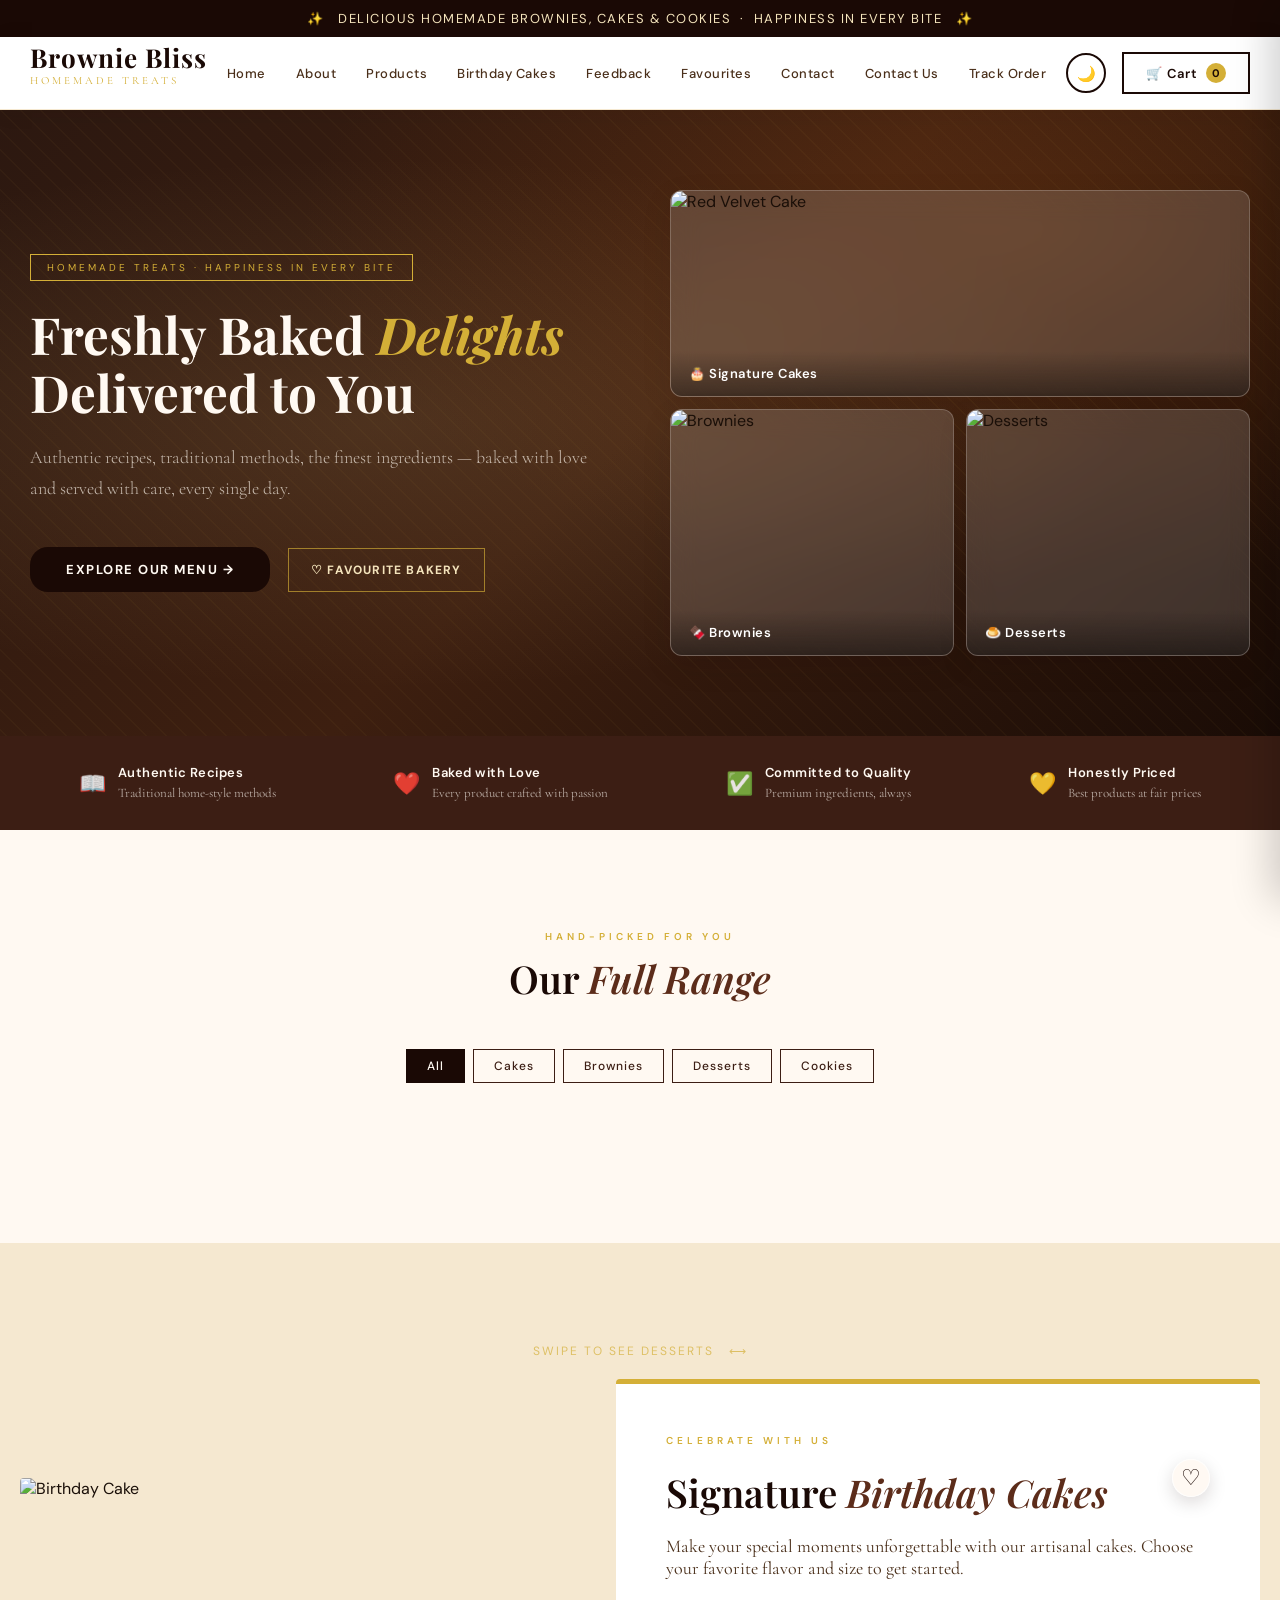
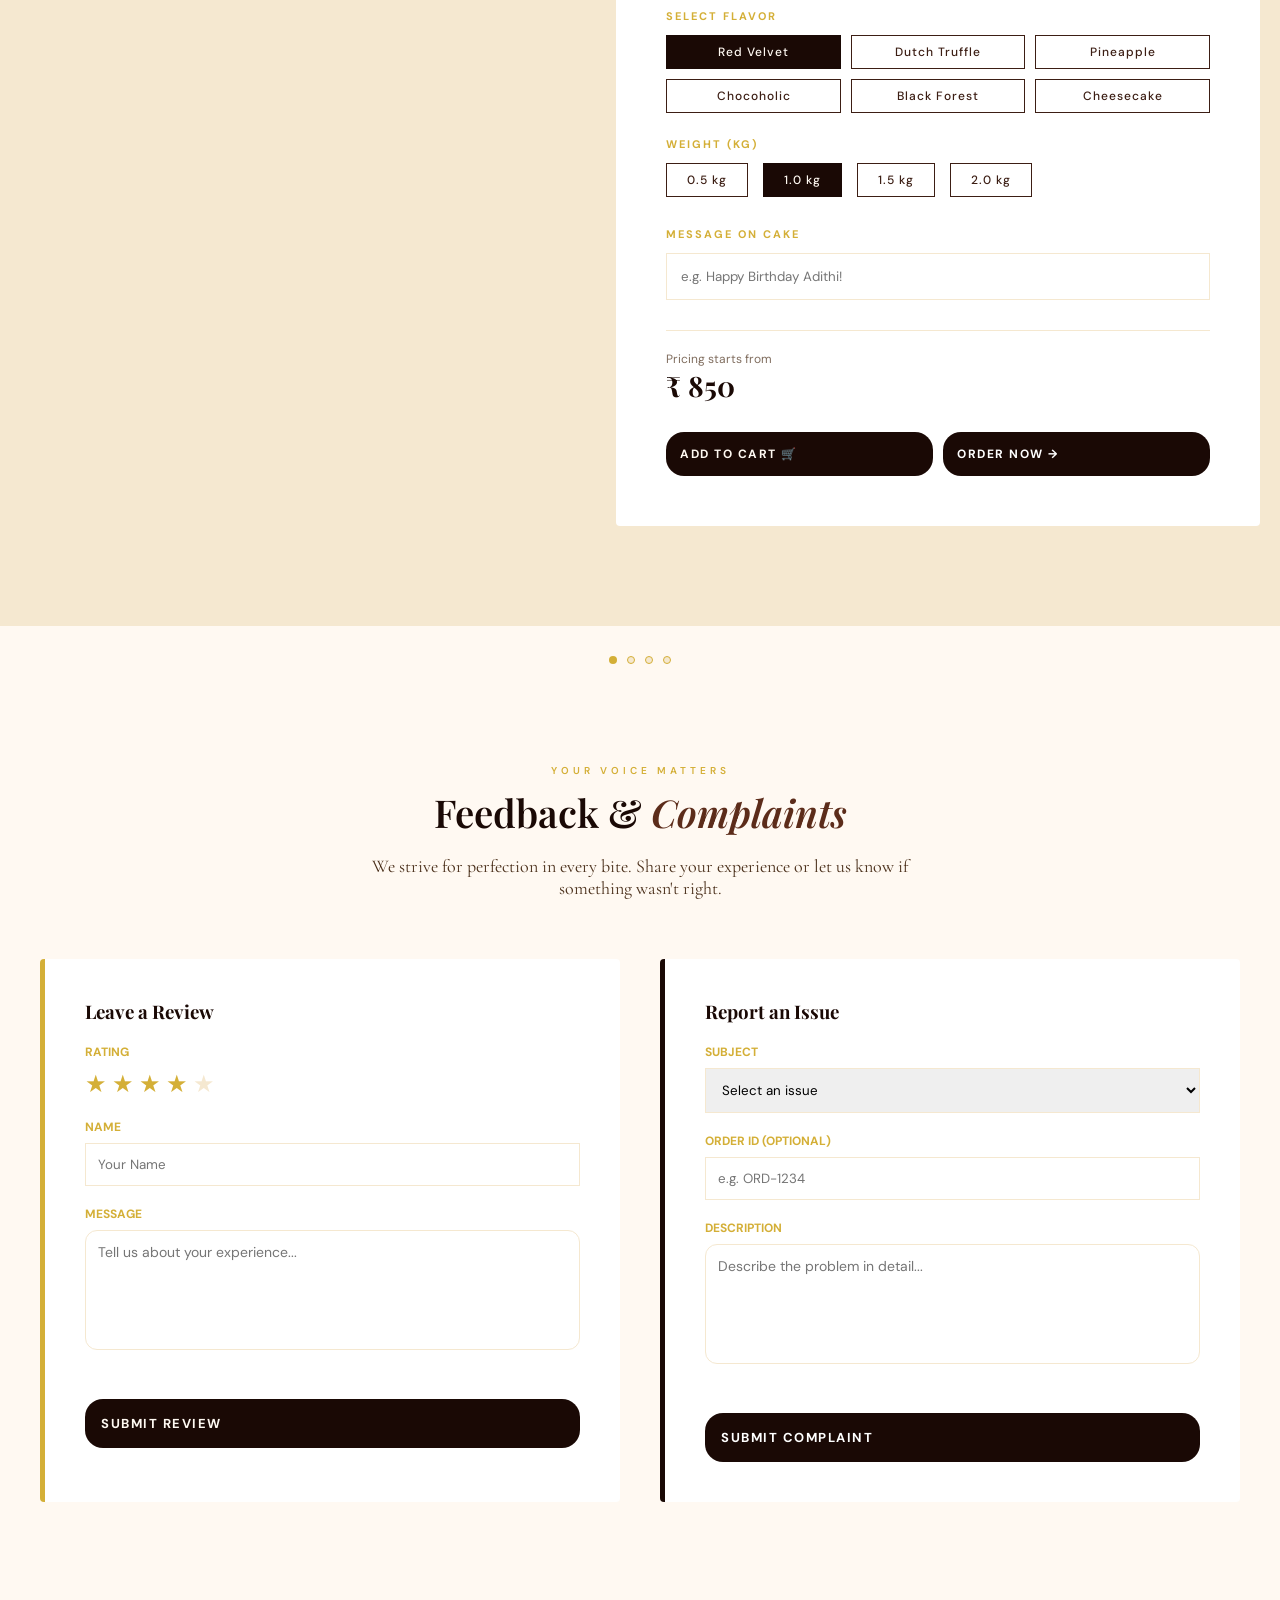
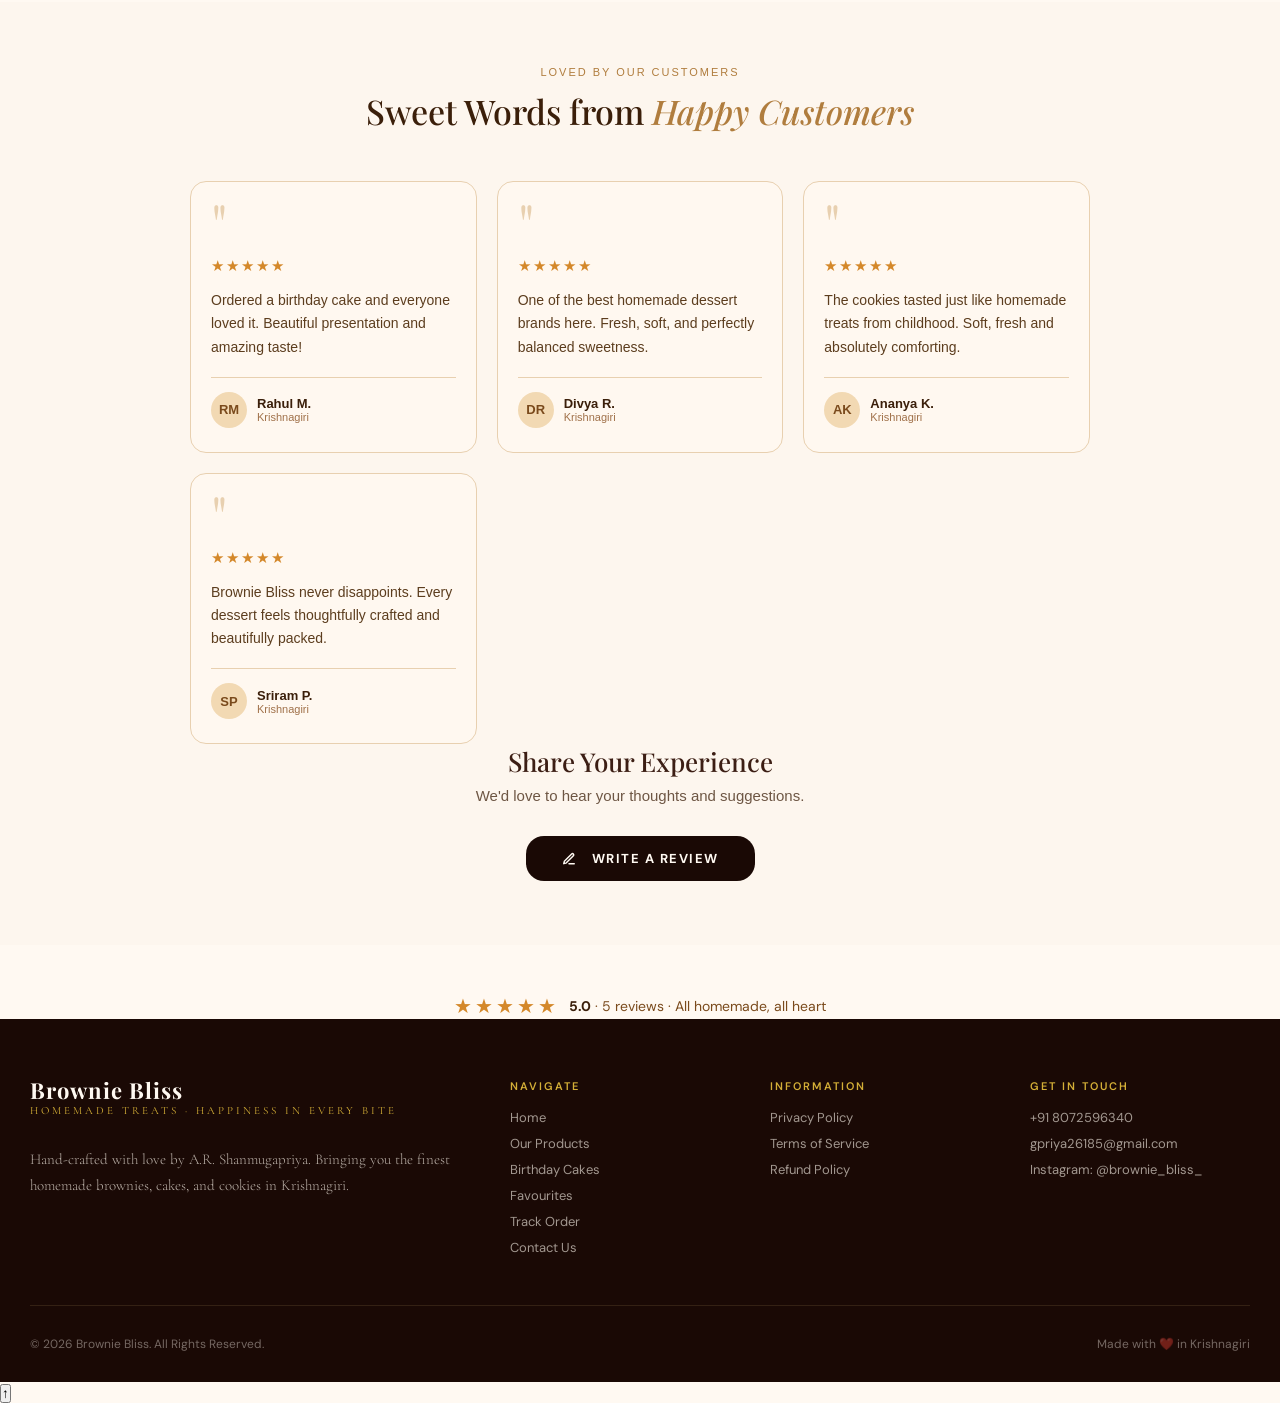
==== commit 2a77f2f7: "Merge branch 'adithyan-css:main' into main" ====
--- a/public/index.html
+++ b/public/index.html
@@ -10,14 +10,14 @@
     href="https://fonts.googleapis.com/css2?family=Playfair+Display:ital,wght@0,400;0,600;0,700;1,400&family=Cormorant+Garamond:wght@300;400;500&family=DM+Sans:wght@300;400;500&display=swap"
     rel="stylesheet">
   <link rel="stylesheet" href="style.css">
-  
+
   <!-- Theme init: sets dark class synchronously before first paint (no flash) -->
   <script>
     (function () {
       try {
         var t = localStorage.getItem('bb_theme') || 'light';
         if (t === 'dark') document.documentElement.classList.add('dark');
-      } catch (_) {}
+      } catch (_) { }
     })();
   </script>
 </head>
@@ -41,17 +41,18 @@
         <a href="products.html">Products</a>
         <a href="index.html#birthday">Birthday Cakes</a>
         <a href="#feedback">Feedback</a>
-        <a href="favourites.html">Favourites <span class="nav-count" data-favourites-count style="display:none">0</span></a>
+        <a href="favourites.html">Favourites <span class="nav-count" data-favourites-count
+            style="display:none">0</span></a>
         <a href="index.html#contact">Contact</a>
         <a href="contact.html">Contact Us</a>
         <a href="track.html">Track Order</a>
       </nav>
       <button class="menu-toggle" onclick="toggleMenu()">
-  ☰
-</button>
+        ☰
+      </button>
       <div class="header-actions">
-        <button id="themeToggleBtn" class="theme-toggle-btn" onclick="toggleTheme()"
-          aria-label="Toggle dark mode" title="Toggle dark mode">
+        <button id="themeToggleBtn" class="theme-toggle-btn" onclick="toggleTheme()" aria-label="Toggle dark mode"
+          title="Toggle dark mode">
           <span id="themeIcon">🌙</span>
         </button>
         <button class="cart-btn" onclick="openCart()">
@@ -61,153 +62,142 @@
       </div>
     </div>
   </header>
-<div class="mobile-menu" id="mobileMenu">
-  <a href="index.html#home">Home</a>
-  <a href="products.html">Products</a>
-  <a href="index.html#birthday">Birthday Cakes</a>
-  <a href="index.html#contact">Contact</a>
-  <a href="track.html">Track Order</a>
-</div>
-<!-- HERO -->
-<section class="hero">
-  <div class="hero-bg"></div>
-  <div class="hero-pattern"></div>
-
-  <div class="hero-content">
-
-    <div class="hero-text" data-aos="fade-right">
-
-      <span class="hero-badge">
-        Homemade Treats · Happiness in every bite
-      </span>
-
-      <h1 class="hero-title">
-        Freshly Baked <em>Delights</em><br>
-        Delivered to You
-      </h1>
-
-      <p class="hero-desc">
-        Authentic recipes, traditional methods, the finest ingredients —
-        baked with love and served with care, every single day.
-      </p>
-
-      <a href="#products" class="hero-cta" style="text-decoration: none;">
-        Explore Our Menu &rarr;
-      </a>
-
-      <button
-        class="hero-favourite-btn"
-        type="button"
-        data-fav-type="bakeries"
-        data-fav-id="brownie-bliss"
-        aria-pressed="false"
-        onclick="toggleBakeryFavourite()">
-
-        &#9825; Favourite Bakery
-
-      </button>
-
-    </div>
-
-    <div class="hero-visual" data-aos="fade-left">
-
-      <div class="hero-card">
-
-        <img
-          src="https://theobroma.in/cdn/shop/files/redvelvet-theo.jpg?v=1701321860"
-          alt="Red Velvet Cake">
-
-        <div class="hero-card-label">
-          🎂 Signature Cakes
-        </div>
-
-      </div>
-
-      <div class="hero-card">
-
-        <img
-          src="https://theobroma.in/cdn/shop/files/OverloadBrownie_400x400.jpg?v=1711183338"
-          alt="Brownies">
-
-        <div class="hero-card-label">
-          🍫 Brownies
-        </div>
-
-      </div>
-
-      <div class="hero-card">
-
-        <img
-          src="https://theobroma.in/cdn/shop/files/Delicacies-04.jpg?v=1681320427"
-          alt="Desserts">
-
-        <div class="hero-card-label">
-          🍮 Desserts
-        </div>
-
-      </div>
-
-    </div>
-
+  <div class="mobile-menu" id="mobileMenu">
+    <a href="index.html#home">Home</a>
+    <a href="products.html">Products</a>
+    <a href="index.html#birthday">Birthday Cakes</a>
+    <a href="index.html#contact">Contact</a>
+    <a href="track.html">Track Order</a>
   </div>
-</section>
+  <!-- HERO -->
+  <section class="hero">
+    <div class="hero-bg"></div>
+    <div class="hero-pattern"></div>
+
+    <div class="hero-content">
+
+      <div class="hero-text" data-aos="fade-right">
+
+        <span class="hero-badge">
+          Homemade Treats · Happiness in every bite
+        </span>
+
+        <h1 class="hero-title">
+          Freshly Baked <em>Delights</em><br>
+          Delivered to You
+        </h1>
+
+        <p class="hero-desc">
+          Authentic recipes, traditional methods, the finest ingredients —
+          baked with love and served with care, every single day.
+        </p>
+
+        <a href="#products" class="hero-cta" style="text-decoration: none;">
+          Explore Our Menu &rarr;
+        </a>
+
+        <button class="hero-favourite-btn" type="button" data-fav-type="bakeries" data-fav-id="brownie-bliss"
+          aria-pressed="false" onclick="toggleBakeryFavourite()">
+
+          &#9825; Favourite Bakery
+
+        </button>
+
+      </div>
+
+      <div class="hero-visual" data-aos="fade-left">
+
+        <div class="hero-card">
+
+          <img src="https://theobroma.in/cdn/shop/files/redvelvet-theo.jpg?v=1701321860" alt="Red Velvet Cake">
+
+          <div class="hero-card-label">
+            🎂 Signature Cakes
+          </div>
+
+        </div>
+
+        <div class="hero-card">
+
+          <img src="https://theobroma.in/cdn/shop/files/OverloadBrownie_400x400.jpg?v=1711183338" alt="Brownies">
+
+          <div class="hero-card-label">
+            🍫 Brownies
+          </div>
+
+        </div>
+
+        <div class="hero-card">
+
+          <img src="https://theobroma.in/cdn/shop/files/Delicacies-04.jpg?v=1681320427" alt="Desserts">
+
+          <div class="hero-card-label">
+            🍮 Desserts
+          </div>
+
+        </div>
+
+      </div>
+
+    </div>
+  </section>
   <!-- VALUES STRIP -->
-<div class="values-strip" id="about">
-
-  <div class="values-inner" data-aos="fade-up">
-
-    <div class="value-item">
-      <span class="value-icon">📖</span>
-
-      <div class="value-text">
-        <strong>Authentic Recipes</strong>
-        <span>Traditional home-style methods</span>
-      </div>
-    </div>
-
-    <div class="value-item">
-      <span class="value-icon">❤️</span>
-
-      <div class="value-text">
-        <strong>Baked with Love</strong>
-        <span>Every product crafted with passion</span>
-      </div>
-    </div>
-
-    <div class="value-item">
-      <span class="value-icon">✅</span>
-
-      <div class="value-text">
-        <strong>Committed to Quality</strong>
-        <span>Premium ingredients, always</span>
-      </div>
-    </div>
-
-    <div class="value-item">
-      <span class="value-icon">💛</span>
-
-      <div class="value-text">
-        <strong>Honestly Priced</strong>
-        <span>Best products at fair prices</span>
-      </div>
-    </div>
-
+  <div class="values-strip" id="about">
+
+    <div class="values-inner" data-aos="fade-up">
+
+      <div class="value-item">
+        <span class="value-icon">📖</span>
+
+        <div class="value-text">
+          <strong>Authentic Recipes</strong>
+          <span>Traditional home-style methods</span>
+        </div>
+      </div>
+
+      <div class="value-item">
+        <span class="value-icon">❤️</span>
+
+        <div class="value-text">
+          <strong>Baked with Love</strong>
+          <span>Every product crafted with passion</span>
+        </div>
+      </div>
+
+      <div class="value-item">
+        <span class="value-icon">✅</span>
+
+        <div class="value-text">
+          <strong>Committed to Quality</strong>
+          <span>Premium ingredients, always</span>
+        </div>
+      </div>
+
+      <div class="value-item">
+        <span class="value-icon">💛</span>
+
+        <div class="value-text">
+          <strong>Honestly Priced</strong>
+          <span>Best products at fair prices</span>
+        </div>
+      </div>
+
+    </div>
   </div>
-</div>
   <!-- PRODUCTS SECTION -->
   <section class="products-section" id="products" style="padding: 100px 30px; background: var(--cream);">
     <div class="products-inner">
       <div class="section-header" data-aos="fade-up">
 
-  <span class="section-label">
-    Hand-picked for you
-  </span>
-
-  <h2 class="section-title">
-    Our <em>Full Range</em>
-  </h2>
-
-</div>
+        <span class="section-label">
+          Hand-picked for you
+        </span>
+
+        <h2 class="section-title">
+          Our <em>Full Range</em>
+        </h2>
+
+      </div>
 
       <div class="filter-tabs" style="margin-bottom: 60px;">
         <button class="filter-tab active" onclick="filterProducts('all', this)">All</button>
@@ -222,341 +212,371 @@
   </section>
 
   <!-- BIRTHDAY & DESSERT SLIDER SECTION -->
-  <section class="birthday-section" data-aos="fade-up"></section>
-    style="padding: 100px 0; background: var(--cream-dark); min-height: 80vh; overflow: hidden;">
-    
-    <!-- Slider Hint -->
-    <div style="text-align: center; margin-bottom: 20px; font-size: 12px; color: var(--gold); letter-spacing: 2px; text-transform: uppercase; opacity: 0.7;">
-      Swipe to see Desserts &nbsp; ⟷
-    </div>
-
-    <div class="birthday-slider" style="display: flex; overflow-x: auto; scroll-snap-type: x mandatory; -webkit-overflow-scrolling: touch; scroll-behavior: smooth;">
-      
-      <!-- SLIDE 1: BIRTHDAY CAKES -->
-      <div class="bday-slide" style="flex: 0 0 100%; padding: 0 20px; box-sizing: border-box;"; scroll-snap-align: start; padding: 0 30px;">
-        <div class="birthday-grid">
-          <div class="birthday-visual">
-            <img id="birthdayCakeImg" src="https://theobroma.in/cdn/shop/files/redvelvet-theo.jpg?v=1701321860"
-              alt="Birthday Cake"
-              style="width: 100%; height: clamp(250px, 50vw, 550px); object-fit: cover; border-radius: 4px; box-shadow: var(--shadow);">
-          </div>
-          <div class="birthday-card"
-            style="background: var(--white); padding: clamp(20px, 4vw, 50px); border-radius: 4px; box-shadow: var(--shadow); border-top: 5px solid var(--gold);">
-            <span class="section-label">Celebrate with Us</span>
-            <div class="birthday-title-row">
-              <h2 class="section-title" style="margin-bottom: 20px;">Signature <em>Birthday Cakes</em></h2>
-              <button id="birthdayFavoriteBtn" class="favorite-btn favorite-btn-inline" type="button"
-                aria-label="Toggle birthday cake favourite" aria-pressed="false" onclick="toggleBirthdayFavourite()">&#9825;</button>
-            </div>
-            <p
-              style="margin-bottom: 30px; color: var(--text-mid); font-family: 'Cormorant Garamond', serif; font-size: 18px;">
-              Make your special moments unforgettable with our artisanal cakes. Choose your favorite flavor and
-              size to get
-              started.
-            </p>
-    
-            <div style="margin-bottom: 24px;">
-              <label
-                style="display: block; font-size: 11px; letter-spacing: 2px; text-transform: uppercase; color: var(--gold); margin-bottom: 12px; font-weight: 700;">Select
-                Flavor</label>
-              <div style="display: grid; gap: 10px;" class="responsive-grid">
-      <button class="filter-tab flavor-btn active" onclick="updateBirthdayCake('Red Velvet')">
-        Red Velvet
-      </button>
-    
-      <button class="filter-tab flavor-btn" onclick="updateBirthdayCake('Dutch Truffle')">
-        Dutch Truffle
-      </button>
-    
-      <button class="filter-tab flavor-btn" onclick="updateBirthdayCake('Pineapple')">
-        Pineapple
-      </button>
-    
-      <button class="filter-tab flavor-btn" onclick="updateBirthdayCake('Chocoholic')">
-        Chocoholic
-      </button>
-    
-      <button class="filter-tab flavor-btn" onclick="updateBirthdayCake('Black Forest')">
-        Black Forest
-      </button>
-    
-      <button class="filter-tab flavor-btn" onclick="updateBirthdayCake('Cheesecake')">
-        Cheesecake
-      </button>
-    </div>
-            </div>
-    
-            <div style="margin-bottom: 30px;">
-              <label
-                style="display: block; font-size: 11px; letter-spacing: 2px; text-transform: uppercase; color: var(--gold); margin-bottom: 12px; font-weight: 700;">Weight
-                (kg)</label>
-              <div style="display: flex; flex-wrap: wrap; gap: 15px;">
-                <button class="filter-tab" onclick="setCakeWeight('0.5')">0.5 kg</button>
-                <button class="filter-tab active" onclick="setCakeWeight('1.0')">1.0 kg</button>
-                <button class="filter-tab" onclick="setCakeWeight('1.5')">1.5 kg</button>
-                <button class="filter-tab" onclick="setCakeWeight('2.0')">2.0 kg</button>
+  <section class="birthday-section" data-aos="fade-up"
+  style="padding: 100px 0; background: var(--cream-dark); min-height: 80vh; overflow: hidden;">
+
+  <!-- Slider Hint -->
+  <div
+    style="text-align: center; margin-bottom: 20px; font-size: 12px; color: var(--gold); letter-spacing: 2px; text-transform: uppercase; opacity: 0.7;">
+    Swipe to see Desserts &nbsp; ⟷
+  </div>
+
+  <div class="birthday-slider"
+    style="display: flex; overflow-x: auto; scroll-snap-type: x mandatory; -webkit-overflow-scrolling: touch; scroll-behavior: smooth;">
+
+    <!-- SLIDE 1: BIRTHDAY CAKES -->
+    <div class="bday-slide" style="flex: 0 0 100%; padding: 0 20px; box-sizing: border-box;" ; scroll-snap-align: start;
+      padding: 0 30px;">
+      <div class="birthday-grid">
+        <div class="birthday-visual">
+          <img id="birthdayCakeImg" src="https://theobroma.in/cdn/shop/files/redvelvet-theo.jpg?v=1701321860"
+            alt="Birthday Cake"
+            style="width: 100%; height: clamp(250px, 50vw, 550px); object-fit: cover; border-radius: 4px; box-shadow: var(--shadow);">
+        </div>
+        <div class="birthday-card"
+          style="background: var(--white); padding: clamp(20px, 4vw, 50px); border-radius: 4px; box-shadow: var(--shadow); border-top: 5px solid var(--gold);">
+          <span class="section-label">Celebrate with Us</span>
+          <div class="birthday-title-row">
+            <h2 class="section-title" style="margin-bottom: 20px;">Signature <em>Birthday Cakes</em></h2>
+            <button id="birthdayFavoriteBtn" class="favorite-btn favorite-btn-inline" type="button"
+              aria-label="Toggle birthday cake favourite" aria-pressed="false"
+              onclick="toggleBirthdayFavourite()">&#9825;</button>
+          </div>
+          <p
+            style="margin-bottom: 30px; color: var(--text-mid); font-family: 'Cormorant Garamond', serif; font-size: 18px;">
+            Make your special moments unforgettable with our artisanal cakes. Choose your favorite flavor and
+            size to get
+            started.
+          </p>
+
+          <div style="margin-bottom: 24px;">
+            <label
+              style="display: block; font-size: 11px; letter-spacing: 2px; text-transform: uppercase; color: var(--gold); margin-bottom: 12px; font-weight: 700;">Select
+              Flavor</label>
+            <div style="display: grid; gap: 10px;" class="responsive-grid">
+              <button class="filter-tab flavor-btn active" onclick="updateBirthdayCake('Red Velvet')">
+                Red Velvet
+              </button>
+
+              <button class="filter-tab flavor-btn" onclick="updateBirthdayCake('Dutch Truffle')">
+                Dutch Truffle
+              </button>
+
+              <button class="filter-tab flavor-btn" onclick="updateBirthdayCake('Pineapple')">
+                Pineapple
+              </button>
+
+              <button class="filter-tab flavor-btn" onclick="updateBirthdayCake('Chocoholic')">
+                Chocoholic
+              </button>
+
+              <button class="filter-tab flavor-btn" onclick="updateBirthdayCake('Black Forest')">
+                Black Forest
+              </button>
+
+              <button class="filter-tab flavor-btn" onclick="updateBirthdayCake('Cheesecake')">
+                Cheesecake
+              </button>
+            </div>
+          </div>
+
+          <div style="margin-bottom: 30px;">
+            <label
+              style="display: block; font-size: 11px; letter-spacing: 2px; text-transform: uppercase; color: var(--gold); margin-bottom: 12px; font-weight: 700;">Weight
+              (kg)</label>
+            <div style="display: flex; flex-wrap: wrap; gap: 15px;">
+              <button class="filter-tab" onclick="setCakeWeight('0.5')">0.5 kg</button>
+              <button class="filter-tab active" onclick="setCakeWeight('1.0')">1.0 kg</button>
+              <button class="filter-tab" onclick="setCakeWeight('1.5')">1.5 kg</button>
+              <button class="filter-tab" onclick="setCakeWeight('2.0')">2.0 kg</button>
+            </div>
+          </div>
+
+          <div style="margin-bottom: 30px;">
+            <label
+              style="display: block; font-size: 11px; letter-spacing: 2px; text-transform: uppercase; color: var(--gold); margin-bottom: 12px; font-weight: 700;">Message
+              on Cake</label>
+            <input type="text" id="cakeMessage" placeholder="e.g. Happy Birthday Adithi!"
+              style="width: 100%; padding: 14px; border: 1px solid var(--cream-dark); outline: none; font-family: 'DM Sans', sans-serif;">
+          </div>
+
+          <div
+            style="display: flex; flex-direction: column; gap: 10px; padding-top: 20px; border-top: 1px solid var(--cream-dark);">
+            <div style="display: flex; justify-content: space-between; align-items: center; margin-bottom: 10px;">
+              <div>
+                <span style="display: block; font-size: 12px; color: var(--text-mid); opacity: 0.7;">Pricing
+                  starts
+                  from</span>
+                <span id="cakePrice"
+                  style="font-family: 'Playfair Display', serif; font-size: 28px; font-weight: 700; color: var(--brown-dark);">₹
+                  850</span>
               </div>
             </div>
-    
-            <div style="margin-bottom: 30px;">
-              <label
-                style="display: block; font-size: 11px; letter-spacing: 2px; text-transform: uppercase; color: var(--gold); margin-bottom: 12px; font-weight: 700;">Message
-                on Cake</label>
-              <input type="text" id="cakeMessage" placeholder="e.g. Happy Birthday Adithi!"
-                style="width: 100%; padding: 14px; border: 1px solid var(--cream-dark); outline: none; font-family: 'DM Sans', sans-serif;">
-            </div>
-    
-            <div
-              style="display: flex; flex-direction: column; gap: 10px; padding-top: 20px; border-top: 1px solid var(--cream-dark);">
-              <div style="display: flex; justify-content: space-between; align-items: center; margin-bottom: 10px;">
-                <div>
-                  <span style="display: block; font-size: 12px; color: var(--text-mid); opacity: 0.7;">Pricing
-                    starts
-                    from</span>
-                  <span id="cakePrice"
-                    style="font-family: 'Playfair Display', serif; font-size: 28px; font-weight: 700; color: var(--brown-dark);">₹
-                    850</span>
-                </div>
+            <div style="display: grid; grid-template-columns: 1fr 1fr; gap: 10px;">
+              <button class="hero-cta" style="padding: 14px; font-size: 12px;" onclick="addBirthdayToCart()">
+                Add to Cart 🛒
+              </button>
+              <button class="hero-cta"
+                style="padding: 14px; font-size: 12px; background: var(--brown-dark); color: var(--white);"
+                onclick="openCheckout()">
+                Order Now &rarr;
+              </button>
+            </div>
+          </div>
+        </div>
+      </div>
+    </div>
+
+    <!-- SLIDE 2: DESSERTS -->
+    <div class="bday-slide" style="flex: 0 0 100%; padding: 0 20px; box-sizing: border-box;" ; scroll-snap-align: start;
+      padding: 0 30px;">
+      <div class="birthday-grid">
+        <div class="birthday-visual">
+          <img id="dessertImg" src="https://theobroma.in/cdn/shop/files/Delicacies-04.jpg?v=1681320427" alt="Desserts"
+            style="width: 100%; height: clamp(250px, 60vw, 550px); object-fit: cover; border-radius: 4px; box-shadow: var(--shadow);">
+        </div>
+        <div class="birthday-card"
+          style="background: var(--white); padding: 50px; border-radius: 4px; box-shadow: var(--shadow); border-top: 5px solid var(--gold);">
+          <span class="section-label">Sweet Treats</span>
+          <h2 class="section-title" style="margin-bottom: 20px;">Exquisite <em>Desserts</em></h2>
+          <p
+            style="margin-bottom: 30px; color: var(--text-mid); font-family: 'Cormorant Garamond', serif; font-size: 18px;">
+            Indulge in our curated collection of fine desserts. From macarons to cheesecakes, every bite is a
+            celebration of flavor and craftsmanship.
+          </p>
+
+          <div style="margin-bottom: 24px;">
+            <label
+              style="display: block; font-size: 11px; letter-spacing: 2px; text-transform: uppercase; color: var(--gold); margin-bottom: 12px; font-weight: 700;">Select
+              Variety</label>
+            <div class="responsive-grid" style="display: grid; gap: 10px;">
+              <button class="filter-tab active">Macarons</button>
+              <button class="filter-tab">Tarts</button>
+              <button class="filter-tab">Pastries</button>
+              <button class="filter-tab">Cupcakes</button>
+              <button class="filter-tab">Mousse</button>
+              <button class="filter-tab">Donuts</button>
+            </div>
+          </div>
+
+          <div style="margin-bottom: 30px;">
+            <label
+              style="display: block; font-size: 11px; letter-spacing: 2px; text-transform: uppercase; color: var(--gold); margin-bottom: 12px; font-weight: 700;">Box
+              Size</label>
+            <div style="display: flex; flex-wrap: wrap; gap: 15px;">
+              <button class="filter-tab">Box of 2</button>
+              <button class="filter-tab active">Box of 4</button>
+              <button class="filter-tab">Box of 6</button>
+              <button class="filter-tab">Box of 12</button>
+            </div>
+          </div>
+
+          <div style="margin-bottom: 30px;">
+            <label
+              style="display: block; font-size: 11px; letter-spacing: 2px; text-transform: uppercase; color: var(--gold); margin-bottom: 12px; font-weight: 700;">Special
+              Request</label>
+            <input type="text" placeholder="e.g. Less sugar, Eggless"
+              style="width: 100%; padding: 14px; border: 1px solid var(--cream-dark); outline: none; font-family: 'DM Sans', sans-serif;">
+          </div>
+
+          <div
+            style="display: flex; flex-direction: column; gap: 10px; padding-top: 20px; border-top: 1px solid var(--cream-dark);">
+            <div style="display: flex; justify-content: space-between; align-items: center; margin-bottom: 10px;">
+              <div>
+                <span style="display: block; font-size: 12px; color: var(--text-mid); opacity: 0.7;">Pricing
+                  starts
+                  from</span>
+                <span
+                  style="font-family: 'Playfair Display', serif; font-size: 28px; font-weight: 700; color: var(--brown-dark);">₹
+                  350</span>
               </div>
-              <div style="display: grid; grid-template-columns: 1fr 1fr; gap: 10px;">
-                <button class="hero-cta" style="padding: 14px; font-size: 12px;" onclick="addBirthdayToCart()">
-                  Add to Cart 🛒
-                </button>
-                <button class="hero-cta" style="padding: 14px; font-size: 12px; background: var(--brown-dark); color: var(--white);" onclick="openCheckout()">
-                  Order Now &rarr;
-                </button>
+            </div>
+            <div style="display: grid; grid-template-columns: 1fr 1fr; gap: 10px;">
+              <button class="hero-cta" style="padding: 14px; font-size: 12px;" onclick="addDessertToCart()">
+                Add to Cart 🛒
+              </button>
+              <button class="hero-cta"
+                style="padding: 14px; font-size: 12px; background: var(--brown-dark); color: var(--white);"
+                onclick="openCheckout()">
+                Order Now &rarr;
+              </button>
+            </div>
+          </div>
+        </div>
+      </div>
+    </div>
+
+    <!-- SLIDE 3: BROWNIES -->
+    <div class="bday-slide" style="flex: 0 0 100%; padding: 0 20px; box-sizing: border-box;" ; scroll-snap-align: start;
+      padding: 0 30px;">
+      <div class="birthday-grid">
+        <div class="birthday-visual">
+          <img id="brownieImg" src="https://theobroma.in/cdn/shop/files/OverloadBrownie_400x400.jpg?v=1711183338"
+            alt="Brownies"
+            style="width: 100%; height: clamp(250px, 60vw, 550px); object-fit: cover; border-radius: 4px; box-shadow: var(--shadow);">
+        </div>
+        <div class="birthday-card"
+          style="background: var(--white); padding: 50px; border-radius: 4px; box-shadow: var(--shadow); border-top: 5px solid var(--gold);">
+          <span class="section-label">Fudgy Delights</span>
+          <h2 class="section-title" style="margin-bottom: 20px;">Signature <em>Brownies</em></h2>
+          <p
+            style="margin-bottom: 30px; color: var(--text-mid); font-family: 'Cormorant Garamond', serif; font-size: 18px;">
+            Our brownies are legendary. Fudgy, decadent, and made with the finest Belgian chocolate for an unparalleled
+            cocoa experience.
+          </p>
+
+          <div style="margin-bottom: 24px;">
+            <label
+              style="display: block; font-size: 11px; letter-spacing: 2px; text-transform: uppercase; color: var(--gold); margin-bottom: 12px; font-weight: 700;">Select
+              Flavor</label>
+            <div class="responsive-grid" style="display: grid; gap: 10px;">
+              <button class="filter-tab active">Walnut</button>
+              <button class="filter-tab">Overload</button>
+              <button class="filter-tab">Nutella</button>
+              <button class="filter-tab">Red Velvet</button>
+              <button class="filter-tab">Cookie</button>
+              <button class="filter-tab">Assorted</button>
+            </div>
+          </div>
+
+          <div style="margin-bottom: 30px;">
+            <label
+              style="display: block; font-size: 11px; letter-spacing: 2px; text-transform: uppercase; color: var(--gold); margin-bottom: 12px; font-weight: 700;">Pack
+              Size</label>
+            <div style="display: flex; flex-wrap: wrap; gap: 15px;">
+              <button class="filter-tab">Pack of 1</button>
+              <button class="filter-tab active">Pack of 4</button>
+              <button class="filter-tab">Pack of 6</button>
+              <button class="filter-tab">Pack of 12</button>
+            </div>
+          </div>
+
+          <div style="margin-bottom: 30px;">
+            <label
+              style="display: block; font-size: 11px; letter-spacing: 2px; text-transform: uppercase; color: var(--gold); margin-bottom: 12px; font-weight: 700;">Gift
+              Wrap</label>
+            <div style="display: flex; flex-wrap: wrap; gap: 15px;">
+              <button class="filter-tab active">Standard</button>
+              <button class="filter-tab">Premium Gold</button>
+            </div>
+          </div>
+
+          <div
+            style="display: flex; flex-direction: column; gap: 10px; padding-top: 20px; border-top: 1px solid var(--cream-dark);">
+            <div style="display: flex; justify-content: space-between; align-items: center; margin-bottom: 10px;">
+              <div>
+                <span style="display: block; font-size: 12px; color: var(--text-mid); opacity: 0.7;">Pricing
+                  starts
+                  from</span>
+                <span
+                  style="font-family: 'Playfair Display', serif; font-size: 28px; font-weight: 700; color: var(--brown-dark);">₹
+                  250</span>
               </div>
             </div>
-          </div>
-        </div>
-      </div>
-
-      <!-- SLIDE 2: DESSERTS -->
-      <div class="bday-slide" style="flex: 0 0 100%; padding: 0 20px; box-sizing: border-box;"; scroll-snap-align: start; padding: 0 30px;">
-        <div class="birthday-grid">
-          <div class="birthday-visual">
-            <img id="dessertImg" src="https://theobroma.in/cdn/shop/files/Delicacies-04.jpg?v=1681320427"
-              alt="Desserts"
-              style="width: 100%; height: clamp(250px, 60vw, 550px); object-fit: cover; border-radius: 4px; box-shadow: var(--shadow);">
-          </div>
-          <div class="birthday-card"
-            style="background: var(--white); padding: 50px; border-radius: 4px; box-shadow: var(--shadow); border-top: 5px solid var(--gold);">
-            <span class="section-label">Sweet Treats</span>
-            <h2 class="section-title" style="margin-bottom: 20px;">Exquisite <em>Desserts</em></h2>
-            <p
-              style="margin-bottom: 30px; color: var(--text-mid); font-family: 'Cormorant Garamond', serif; font-size: 18px;">
-              Indulge in our curated collection of fine desserts. From macarons to cheesecakes, every bite is a celebration of flavor and craftsmanship.
-            </p>
-    
-            <div style="margin-bottom: 24px;">
-              <label
-                style="display: block; font-size: 11px; letter-spacing: 2px; text-transform: uppercase; color: var(--gold); margin-bottom: 12px; font-weight: 700;">Select
-                Variety</label>
-              <div class="responsive-grid" style="display: grid; gap: 10px;">
-                <button class="filter-tab active">Macarons</button>
-                <button class="filter-tab">Tarts</button>
-                <button class="filter-tab">Pastries</button>
-                <button class="filter-tab">Cupcakes</button>
-                <button class="filter-tab">Mousse</button>
-                <button class="filter-tab">Donuts</button>
+            <div style="display: grid; grid-template-columns: 1fr 1fr; gap: 10px;">
+              <button class="hero-cta" style="padding: 14px; font-size: 12px;" onclick="addBrownieToCart()">
+                Add to Cart 🛒
+              </button>
+              <button class="hero-cta"
+                style="padding: 14px; font-size: 12px; background: var(--brown-dark); color: var(--white);"
+                onclick="openCheckout()">
+                Order Now &rarr;
+              </button>
+            </div>
+          </div>
+        </div>
+      </div>
+    </div>
+
+    <!-- SLIDE 4: COOKIES -->
+    <div class="bday-slide" style="flex: 0 0 100%; padding: 0 20px; box-sizing: border-box;" ; scroll-snap-align: start;
+      padding: 0 30px;">
+      <div
+        style="max-width: 1300px; margin: 0 auto; display: grid; grid-template-columns: repeat(auto-fit, minmax(300px, 1fr)); gap: 60px; align-items: center;">
+        <div class="birthday-visual">
+          <img id="cookieImg"
+            src="https://www.shugarysweets.com/wp-content/uploads/2020/05/chocolate-chip-cookies-recipe.jpg"
+            alt="Cookies"
+            style="width: 100%; height: clamp(250px, 60vw, 550px); object-fit: cover; border-radius: 4px; box-shadow: var(--shadow);">
+        </div>
+        <div class="birthday-card"
+          style="background: var(--white); padding: 50px; border-radius: 4px; box-shadow: var(--shadow); border-top: 5px solid var(--gold);">
+          <span class="section-label">Freshly Baked</span>
+          <h2 class="section-title" style="margin-bottom: 20px;">Gourmet <em>Cookies</em></h2>
+          <p
+            style="margin-bottom: 30px; color: var(--text-mid); font-family: 'Cormorant Garamond', serif; font-size: 18px;">
+            Golden, crispy on the edges, and chewy in the middle. Our cookies are packed with premium chocolate chips
+            and baked to perfection.
+          </p>
+
+          <div style="margin-bottom: 24px;">
+            <label
+              style="display: block; font-size: 11px; letter-spacing: 2px; text-transform: uppercase; color: var(--gold); margin-bottom: 12px; font-weight: 700;">Select
+              Variety</label>
+            <div style="display: grid; grid-template-columns: repeat(auto-fit, minmax(120px, 1fr)); gap: 10px;">
+              <button class="filter-tab active">Choco Chip</button>
+              <button class="filter-tab">Double Choco</button>
+              <button class="filter-tab">Oatmeal Raisin</button>
+              <button class="filter-tab">Almond Biscotti</button>
+              <button class="filter-tab">Red Velvet</button>
+              <button class="filter-tab">Assorted</button>
+            </div>
+          </div>
+
+          <div style="margin-bottom: 30px;">
+            <label
+              style="display: block; font-size: 11px; letter-spacing: 2px; text-transform: uppercase; color: var(--gold); margin-bottom: 12px; font-weight: 700;">Pack
+              Size</label>
+            <div style="display: flex; flex-wrap: wrap; gap: 15px;">
+              <button class="filter-tab">Box of 2</button>
+              <button class="filter-tab active">Box of 6</button>
+              <button class="filter-tab">Box of 12</button>
+              <button class="filter-tab">Gift Tin</button>
+            </div>
+          </div>
+
+          <div
+            style="display: flex; flex-direction: column; gap: 10px; padding-top: 20px; border-top: 1px solid var(--cream-dark);">
+            <div style="display: flex; justify-content: space-between; align-items: center; margin-bottom: 10px;">
+              <div>
+                <span style="display: block; font-size: 12px; color: var(--text-mid); opacity: 0.7;">Pricing starts
+                  from</span>
+                <span
+                  style="font-family: 'Playfair Display', serif; font-size: 28px; font-weight: 700; color: var(--brown-dark);">₹
+                  250</span>
               </div>
             </div>
-    
-            <div style="margin-bottom: 30px;">
-              <label
-                style="display: block; font-size: 11px; letter-spacing: 2px; text-transform: uppercase; color: var(--gold); margin-bottom: 12px; font-weight: 700;">Box
-                Size</label>
-              <div style="display: flex; flex-wrap: wrap; gap: 15px;">
-                <button class="filter-tab">Box of 2</button>
-                <button class="filter-tab active">Box of 4</button>
-                <button class="filter-tab">Box of 6</button>
-                <button class="filter-tab">Box of 12</button>
-              </div>
-            </div>
-    
-            <div style="margin-bottom: 30px;">
-              <label
-                style="display: block; font-size: 11px; letter-spacing: 2px; text-transform: uppercase; color: var(--gold); margin-bottom: 12px; font-weight: 700;">Special
-                Request</label>
-              <input type="text" placeholder="e.g. Less sugar, Eggless"
-                style="width: 100%; padding: 14px; border: 1px solid var(--cream-dark); outline: none; font-family: 'DM Sans', sans-serif;">
-            </div>
-    
-            <div
-              style="display: flex; flex-direction: column; gap: 10px; padding-top: 20px; border-top: 1px solid var(--cream-dark);">
-              <div style="display: flex; justify-content: space-between; align-items: center; margin-bottom: 10px;">
-                <div>
-                  <span style="display: block; font-size: 12px; color: var(--text-mid); opacity: 0.7;">Pricing
-                    starts
-                    from</span>
-                  <span
-                    style="font-family: 'Playfair Display', serif; font-size: 28px; font-weight: 700; color: var(--brown-dark);">₹
-                    350</span>
-                </div>
-              </div>
-              <div style="display: grid; grid-template-columns: 1fr 1fr; gap: 10px;">
-                <button class="hero-cta" style="padding: 14px; font-size: 12px;" onclick="addDessertToCart()">
-                  Add to Cart 🛒
-                </button>
-                <button class="hero-cta" style="padding: 14px; font-size: 12px; background: var(--brown-dark); color: var(--white);" onclick="openCheckout()">
-                  Order Now &rarr;
-                </button>
-              </div>
-            </div>
-          </div>
-        </div>
-      </div>
-
-      <!-- SLIDE 3: BROWNIES -->
-      <div class="bday-slide" style="flex: 0 0 100%; padding: 0 20px; box-sizing: border-box;"; scroll-snap-align: start; padding: 0 30px;">
-        <div class="birthday-grid">
-          <div class="birthday-visual">
-            <img id="brownieImg" src="https://theobroma.in/cdn/shop/files/OverloadBrownie_400x400.jpg?v=1711183338"
-              alt="Brownies"
-              style="width: 100%; height: clamp(250px, 60vw, 550px); object-fit: cover; border-radius: 4px; box-shadow: var(--shadow);">
-          </div>
-          <div class="birthday-card"
-            style="background: var(--white); padding: 50px; border-radius: 4px; box-shadow: var(--shadow); border-top: 5px solid var(--gold);">
-            <span class="section-label">Fudgy Delights</span>
-            <h2 class="section-title" style="margin-bottom: 20px;">Signature <em>Brownies</em></h2>
-            <p
-              style="margin-bottom: 30px; color: var(--text-mid); font-family: 'Cormorant Garamond', serif; font-size: 18px;">
-              Our brownies are legendary. Fudgy, decadent, and made with the finest Belgian chocolate for an unparalleled cocoa experience.
-            </p>
-    
-            <div style="margin-bottom: 24px;">
-              <label
-                style="display: block; font-size: 11px; letter-spacing: 2px; text-transform: uppercase; color: var(--gold); margin-bottom: 12px; font-weight: 700;">Select
-                Flavor</label>
-              <div class="responsive-grid" style="display: grid; gap: 10px;">
-                <button class="filter-tab active">Walnut</button>
-                <button class="filter-tab">Overload</button>
-                <button class="filter-tab">Nutella</button>
-                <button class="filter-tab">Red Velvet</button>
-                <button class="filter-tab">Cookie</button>
-                <button class="filter-tab">Assorted</button>
-              </div>
-            </div>
-    
-            <div style="margin-bottom: 30px;">
-              <label
-                style="display: block; font-size: 11px; letter-spacing: 2px; text-transform: uppercase; color: var(--gold); margin-bottom: 12px; font-weight: 700;">Pack
-                Size</label>
-              <div style="display: flex; flex-wrap: wrap; gap: 15px;">
-                <button class="filter-tab">Pack of 1</button>
-                <button class="filter-tab active">Pack of 4</button>
-                <button class="filter-tab">Pack of 6</button>
-                <button class="filter-tab">Pack of 12</button>
-              </div>
-            </div>
-    
-            <div style="margin-bottom: 30px;">
-              <label
-                style="display: block; font-size: 11px; letter-spacing: 2px; text-transform: uppercase; color: var(--gold); margin-bottom: 12px; font-weight: 700;">Gift
-                Wrap</label>
-              <div style="display: flex; flex-wrap: wrap; gap: 15px;">
-                <button class="filter-tab active">Standard</button>
-                <button class="filter-tab">Premium Gold</button>
-              </div>
-            </div>
-    
-            <div
-              style="display: flex; flex-direction: column; gap: 10px; padding-top: 20px; border-top: 1px solid var(--cream-dark);">
-              <div style="display: flex; justify-content: space-between; align-items: center; margin-bottom: 10px;">
-                <div>
-                  <span style="display: block; font-size: 12px; color: var(--text-mid); opacity: 0.7;">Pricing
-                    starts
-                    from</span>
-                  <span
-                    style="font-family: 'Playfair Display', serif; font-size: 28px; font-weight: 700; color: var(--brown-dark);">₹
-                    250</span>
-                </div>
-              </div>
-              <div style="display: grid; grid-template-columns: 1fr 1fr; gap: 10px;">
-                <button class="hero-cta" style="padding: 14px; font-size: 12px;" onclick="addBrownieToCart()">
-                  Add to Cart 🛒
-                </button>
-                <button class="hero-cta" style="padding: 14px; font-size: 12px; background: var(--brown-dark); color: var(--white);" onclick="openCheckout()">
-                  Order Now &rarr;
-                </button>
-              </div>
-            </div>
-          </div>
-        </div>
-      </div>
-
-      <!-- SLIDE 4: COOKIES -->
-      <div class="bday-slide" style="flex: 0 0 100%; padding: 0 20px; box-sizing: border-box;"; scroll-snap-align: start; padding: 0 30px;">
-        <div style="max-width: 1300px; margin: 0 auto; display: grid; grid-template-columns: repeat(auto-fit, minmax(300px, 1fr)); gap: 60px; align-items: center;">
-          <div class="birthday-visual">
-            <img id="cookieImg" src="https://www.shugarysweets.com/wp-content/uploads/2020/05/chocolate-chip-cookies-recipe.jpg"
-              alt="Cookies"
-              style="width: 100%; height: clamp(250px, 60vw, 550px); object-fit: cover; border-radius: 4px; box-shadow: var(--shadow);">
-          </div>
-          <div class="birthday-card"
-            style="background: var(--white); padding: 50px; border-radius: 4px; box-shadow: var(--shadow); border-top: 5px solid var(--gold);">
-            <span class="section-label">Freshly Baked</span>
-            <h2 class="section-title" style="margin-bottom: 20px;">Gourmet <em>Cookies</em></h2>
-            <p
-              style="margin-bottom: 30px; color: var(--text-mid); font-family: 'Cormorant Garamond', serif; font-size: 18px;">
-              Golden, crispy on the edges, and chewy in the middle. Our cookies are packed with premium chocolate chips and baked to perfection.
-            </p>
-    
-            <div style="margin-bottom: 24px;">
-              <label
-                style="display: block; font-size: 11px; letter-spacing: 2px; text-transform: uppercase; color: var(--gold); margin-bottom: 12px; font-weight: 700;">Select Variety</label>
-              <div style="display: grid; grid-template-columns: repeat(auto-fit, minmax(120px, 1fr)); gap: 10px;">
-                <button class="filter-tab active">Choco Chip</button>
-                <button class="filter-tab">Double Choco</button>
-                <button class="filter-tab">Oatmeal Raisin</button>
-                <button class="filter-tab">Almond Biscotti</button>
-                <button class="filter-tab">Red Velvet</button>
-                <button class="filter-tab">Assorted</button>
-              </div>
-            </div>
-    
-            <div style="margin-bottom: 30px;">
-              <label
-                style="display: block; font-size: 11px; letter-spacing: 2px; text-transform: uppercase; color: var(--gold); margin-bottom: 12px; font-weight: 700;">Pack Size</label>
-              <div style="display: flex; flex-wrap: wrap; gap: 15px;">
-                <button class="filter-tab">Box of 2</button>
-                <button class="filter-tab active">Box of 6</button>
-                <button class="filter-tab">Box of 12</button>
-                <button class="filter-tab">Gift Tin</button>
-              </div>
-            </div>
-    
-            <div
-              style="display: flex; flex-direction: column; gap: 10px; padding-top: 20px; border-top: 1px solid var(--cream-dark);">
-              <div style="display: flex; justify-content: space-between; align-items: center; margin-bottom: 10px;">
-                <div>
-                  <span style="display: block; font-size: 12px; color: var(--text-mid); opacity: 0.7;">Pricing starts from</span>
-                  <span
-                    style="font-family: 'Playfair Display', serif; font-size: 28px; font-weight: 700; color: var(--brown-dark);">₹ 250</span>
-                </div>
-              </div>
-              <div style="display: grid; grid-template-columns: 1fr 1fr; gap: 10px;">
-                <button class="hero-cta" style="padding: 14px; font-size: 12px;" onclick="addCookieToCart()">
-                  Add to Cart 🛒
-                </button>
-                <button class="hero-cta" style="padding: 14px; font-size: 12px; background: var(--brown-dark); color: var(--white);" onclick="openCheckout()">
-                  Order Now &rarr;
-                </button>
-              </div>
-            </div>
-          </div>
-        </div>
-      </div>
-
-    </div>
-
-    <!-- Slider Navigation Dots -->
-    <div style="display: flex; justify-content: center; gap: 10px; margin-top: 30px;">
-      <div style="width: 8px; height: 8px; border-radius: 50%; background: var(--gold); cursor: pointer;"></div>
-      <div style="width: 8px; height: 8px; border-radius: 50%; background: var(--cream-dark); border: 1px solid var(--gold); cursor: pointer;"></div>
-      <div style="width: 8px; height: 8px; border-radius: 50%; background: var(--cream-dark); border: 1px solid var(--gold); cursor: pointer;"></div>
-      <div style="width: 8px; height: 8px; border-radius: 50%; background: var(--cream-dark); border: 1px solid var(--gold); cursor: pointer;"></div>
-    </div>
+            <div style="display: grid; grid-template-columns: 1fr 1fr; gap: 10px;">
+              <button class="hero-cta" style="padding: 14px; font-size: 12px;" onclick="addCookieToCart()">
+                Add to Cart 🛒
+              </button>
+              <button class="hero-cta"
+                style="padding: 14px; font-size: 12px; background: var(--brown-dark); color: var(--white);"
+                onclick="openCheckout()">
+                Order Now &rarr;
+              </button>
+            </div>
+          </div>
+        </div>
+      </div>
+    </div>
+
+  </div>
+  </section>
+
+  <!-- Slider Navigation Dots -->
+  <div style="display: flex; justify-content: center; gap: 10px; margin-top: 30px;">
+    <div style="width: 8px; height: 8px; border-radius: 50%; background: var(--gold); cursor: pointer;"></div>
+    <div
+      style="width: 8px; height: 8px; border-radius: 50%; background: var(--cream-dark); border: 1px solid var(--gold); cursor: pointer;">
+    </div>
+    <div
+      style="width: 8px; height: 8px; border-radius: 50%; background: var(--cream-dark); border: 1px solid var(--gold); cursor: pointer;">
+    </div>
+    <div
+      style="width: 8px; height: 8px; border-radius: 50%; background: var(--cream-dark); border: 1px solid var(--gold); cursor: pointer;">
+    </div>
+  </div>
 
   </section>
 
@@ -566,30 +586,38 @@
       <div style="text-align: center; margin-bottom: 60px;">
         <span class="section-label">Your Voice Matters</span>
         <h2 class="section-title">Feedback & <em>Complaints</em></h2>
-        <p style="max-width: 600px; margin: 20px auto; color: var(--text-mid); font-family: 'Cormorant Garamond', serif; font-size: 18px;">
+        <p
+          style="max-width: 600px; margin: 20px auto; color: var(--text-mid); font-family: 'Cormorant Garamond', serif; font-size: 18px;">
           We strive for perfection in every bite. Share your experience or let us know if something wasn't right.
 
         </p>
       </div>
 
-      <div class="feedback-grid">       
+      <div class="feedback-grid">
         <!-- Feedback Area -->
-        <div style="background: var(--white); padding: 40px; border-radius: 4px; box-shadow: var(--shadow); border-left: 5px solid var(--gold);">
-          <h3 style="font-family: 'Playfair Display', serif; margin-bottom: 20px; color: var(--brown-dark);">Leave a Review</h3>
-          <form onsubmit="event.preventDefault(); const rating = this.querySelector('.star-rating')?.getAttribute('data-rating') || '4'; showToast('Thank you for your ' + rating + '-star feedback! ⭐'); this.reset();">
+        <div
+          style="background: var(--white); padding: 40px; border-radius: 4px; box-shadow: var(--shadow); border-left: 5px solid var(--gold);">
+          <h3 style="font-family: 'Playfair Display', serif; margin-bottom: 20px; color: var(--brown-dark);">Leave a
+            Review</h3>
+          <form
+            onsubmit="event.preventDefault(); const rating = this.querySelector('.star-rating')?.getAttribute('data-rating') || '4'; showToast('Thank you for your ' + rating + '-star feedback! ⭐'); this.reset();">
             <div style="margin-bottom: 20px;">
-              <label style="display: block; font-size: 12px; font-weight: 700; color: var(--gold); margin-bottom: 8px; text-transform: uppercase;">Rating</label>
-              <div class="star-rating" data-rating="4" data-inactive-color="var(--cream-dark)" style="display: flex; gap: 5px; font-size: 24px; color: var(--gold); cursor: pointer;">
+              <label
+                style="display: block; font-size: 12px; font-weight: 700; color: var(--gold); margin-bottom: 8px; text-transform: uppercase;">Rating</label>
+              <div class="star-rating" data-rating="4" data-inactive-color="var(--cream-dark)"
+                style="display: flex; gap: 5px; font-size: 24px; color: var(--gold); cursor: pointer;">
                 <span>★</span><span>★</span><span>★</span><span>★</span><span style="color: var(--cream-dark);">★</span>
               </div>
             </div>
             <div style="margin-bottom: 20px;">
-              <label style="display: block; font-size: 12px; font-weight: 700; color: var(--gold); margin-bottom: 8px; text-transform: uppercase;">Name</label>
+              <label
+                style="display: block; font-size: 12px; font-weight: 700; color: var(--gold); margin-bottom: 8px; text-transform: uppercase;">Name</label>
               <input type="text" placeholder="Your Name" required
                 style="width: 100%; padding: 12px; border: 1px solid var(--cream-dark); outline: none; font-family: 'DM Sans', sans-serif;">
             </div>
             <div style="margin-bottom: 20px;">
-              <label style="display: block; font-size: 12px; font-weight: 700; color: var(--gold); margin-bottom: 8px; text-transform: uppercase;">Message</label>
+              <label
+                style="display: block; font-size: 12px; font-weight: 700; color: var(--gold); margin-bottom: 8px; text-transform: uppercase;">Message</label>
               <textarea placeholder="Tell us about your experience..." rows="4" required
                 style="width: 100%; padding: 12px; border: 1px solid var(--cream-dark); outline: none; font-family: 'DM Sans', sans-serif; resize: none;"></textarea>
             </div>
@@ -598,12 +626,17 @@
         </div>
 
         <!-- Complaint Area -->
-        <div style="background: var(--white); padding: 40px; border-radius: 4px; box-shadow: var(--shadow); border-left: 5px solid var(--brown-dark);">
-          <h3 style="font-family: 'Playfair Display', serif; margin-bottom: 20px; color: var(--brown-dark);">Report an Issue</h3>
-          <form onsubmit="event.preventDefault(); showToast('Complaint received. We will look into it. 🛠️'); this.reset();">
+        <div
+          style="background: var(--white); padding: 40px; border-radius: 4px; box-shadow: var(--shadow); border-left: 5px solid var(--brown-dark);">
+          <h3 style="font-family: 'Playfair Display', serif; margin-bottom: 20px; color: var(--brown-dark);">Report an
+            Issue</h3>
+          <form
+            onsubmit="event.preventDefault(); showToast('Complaint received. We will look into it. 🛠️'); this.reset();">
             <div style="margin-bottom: 20px;">
-              <label style="display: block; font-size: 12px; font-weight: 700; color: var(--gold); margin-bottom: 8px; text-transform: uppercase;">Subject</label>
-              <select required style="width: 100%; padding: 12px; border: 1px solid var(--cream-dark); outline: none; font-family: 'DM Sans', sans-serif;">
+              <label
+                style="display: block; font-size: 12px; font-weight: 700; color: var(--gold); margin-bottom: 8px; text-transform: uppercase;">Subject</label>
+              <select required
+                style="width: 100%; padding: 12px; border: 1px solid var(--cream-dark); outline: none; font-family: 'DM Sans', sans-serif;">
                 <option value="">Select an issue</option>
                 <option value="delivery">Delivery Delay</option>
                 <option value="quality">Food Quality</option>
@@ -612,16 +645,21 @@
               </select>
             </div>
             <div style="margin-bottom: 20px;">
-              <label style="display: block; font-size: 12px; font-weight: 700; color: var(--gold); margin-bottom: 8px; text-transform: uppercase;">Order ID (Optional)</label>
+              <label
+                style="display: block; font-size: 12px; font-weight: 700; color: var(--gold); margin-bottom: 8px; text-transform: uppercase;">Order
+                ID (Optional)</label>
               <input type="text" placeholder="e.g. ORD-1234"
                 style="width: 100%; padding: 12px; border: 1px solid var(--cream-dark); outline: none; font-family: 'DM Sans', sans-serif;">
             </div>
             <div style="margin-bottom: 20px;">
-              <label style="display: block; font-size: 12px; font-weight: 700; color: var(--gold); margin-bottom: 8px; text-transform: uppercase;">Description</label>
+              <label
+                style="display: block; font-size: 12px; font-weight: 700; color: var(--gold); margin-bottom: 8px; text-transform: uppercase;">Description</label>
               <textarea placeholder="Describe the problem in detail..." rows="4" required
                 style="width: 100%; padding: 12px; border: 1px solid var(--cream-dark); outline: none; font-family: 'DM Sans', sans-serif; resize: none;"></textarea>
             </div>
-            <button class="hero-cta" type="submit" style="width: 100%; padding: 16px; background: var(--brown-dark); color: var(--white);">Submit Complaint</button>
+            <button class="hero-cta" type="submit"
+              style="width: 100%; padding: 16px; background: var(--brown-dark); color: var(--white);">Submit
+              Complaint</button>
           </form>
         </div>
 
@@ -629,105 +667,118 @@
     </div>
   </section>
 
-<section class="bb-reviews">
-  <p class="eyebrow">Loved by our customers</p>
-  <h2>Sweet Words from <em>Happy Customers</em></h2>
-
-  <div class="reviews-grid">
-
-    <div class="review-card featured">
-      <span class="featured-badge">Top review</span>
-      <span class="quote-mark">"</span>
-      <div class="stars">★★★★★</div>
-      <p class="review-text">
-        The brownies were unbelievably rich and fresh.
-        You can genuinely feel the homemade touch in every bite.
-        This isn't just food — it's comfort wrapped in chocolate.
-      </p>
-
-      <div class="reviewer">
-        <div class="reviewer-avatar">KS</div>
-        <div>
-          <p class="reviewer-name">Keerthana S.</p>
-          <p class="reviewer-location">Krishnagiri</p>
-        </div>
-      </div>
-
-    <div class="review-card">
-      <span class="quote-mark">"</span>
-      <div class="stars">★★★★★</div>
-      <p class="review-text">
-        Ordered a birthday cake and everyone loved it.
-        Beautiful presentation and amazing taste!
-      </p>
-
-      <div class="reviewer">
-        <div class="reviewer-avatar">RM</div>
-        <div>
-          <p class="reviewer-name">Rahul M.</p>
-          <p class="reviewer-location">Krishnagiri</p>
-        </div>
-
-    <div class="review-card">
-      <span class="quote-mark">"</span>
-      <div class="stars">★★★★★</div>
-      <p class="review-text">
-        One of the best homemade dessert brands here.
-        Fresh, soft, and perfectly balanced sweetness.
-      </p>
-
-      <div class="reviewer">
-        <div class="reviewer-avatar">DR</div>
-        <div>
-          <p class="reviewer-name">Divya R.</p>
-          <p class="reviewer-location">Krishnagiri</p>
-        </div>
-
-    <div class="review-card">
-      <span class="quote-mark">"</span>
-      <div class="stars">★★★★★</div>
-      <p class="review-text">
-        The cookies tasted just like homemade treats from childhood.
-        Soft, fresh and absolutely comforting.
-      </p>
-
-      <div class="reviewer">
-        <div class="reviewer-avatar">AK</div>
-        <div>
-          <p class="reviewer-name">Ananya K.</p>
-          <p class="reviewer-location">Krishnagiri</p>
-        </div>
-
-      </div>
-
-    <div class="review-card">
-      <span class="quote-mark">"</span>
-      <div class="stars">★★★★★</div>
-      <p class="review-text">
-        Brownie Bliss never disappoints.
-        Every dessert feels thoughtfully crafted and beautifully packed.
-      </p>
-
-      <div class="reviewer">
-        <div class="reviewer-avatar">SP</div>
-        <div>
-          <p class="reviewer-name">Sriram P.</p>
-          <p class="reviewer-location">Krishnagiri</p>
-        </div>
-        <h3 style="font-family: 'Playfair Display', serif; font-size: 26px; color: #3C1E14; margin-bottom: 8px; font-weight: 500;">Share Your Experience</h3>
-        <p style="color: var(--text-mid); font-size: 15px; margin-bottom: 24px; opacity: 0.8;">We'd love to hear your thoughts and suggestions.</p>
-        
-        <form onsubmit="event.preventDefault(); showToast('Thank you for your feedback! ⭐'); this.reset();" style="display: inline-block;">
-          <button class="hero-cta premium-write-btn" type="submit">
-            <svg width="14" height="14" viewBox="0 0 24 24" fill="none" stroke="currentColor" stroke-width="2.5" style="margin-right: 4px;"><path d="M12 20h9" stroke-linecap="round" stroke-linejoin="round"/><path d="M16.5 3.5a2.12 2.12 0 0 1 3 3L7 19l-4 1 1-4Z" stroke-linecap="round" stroke-linejoin="round"/></svg>
-            Write a Review
-          </button>
+  <section class="bb-reviews">
+    <p class="eyebrow">Loved by our customers</p>
+    <h2>Sweet Words from <em>Happy Customers</em></h2>
+
+    <div class="reviews-grid">
+
+
+
+      <div class="review-card">
+        <span class="quote-mark">"</span>
+        <div class="stars">★★★★★</div>
+        <p class="review-text">
+          Ordered a birthday cake and everyone loved it.
+          Beautiful presentation and amazing taste!
+        </p>
+
+        <div class="reviewer">
+          <div class="reviewer-avatar">RM</div>
+          <div>
+            <p class="reviewer-name">Rahul M.</p>
+            <p class="reviewer-location">Krishnagiri</p>
+          </div>
+        </div>
+      </div>
+      <div class="review-card">
+        <span class="quote-mark">"</span>
+        <div class="stars">★★★★★</div>
+        <p class="review-text">
+          One of the best homemade dessert brands here.
+          Fresh, soft, and perfectly balanced sweetness.
+        </p>
+
+        <div class="reviewer">
+          <div class="reviewer-avatar">DR</div>
+          <div>
+            <p class="reviewer-name">Divya R.</p>
+            <p class="reviewer-location">Krishnagiri</p>
+          </div>
+        </div>
+      </div>
+
+      <div class="review-card">
+        <span class="quote-mark">"</span>
+        <div class="stars">★★★★★</div>
+        <p class="review-text">
+          The cookies tasted just like homemade treats from childhood.
+          Soft, fresh and absolutely comforting.
+        </p>
+
+        <div class="reviewer">
+          <div class="reviewer-avatar">AK</div>
+          <div>
+            <p class="reviewer-name">Ananya K.</p>
+            <p class="reviewer-location">Krishnagiri</p>
+          </div>
+
+        </div>
+      </div>
+
+      <div class="review-card">
+        <span class="quote-mark">"</span>
+        <div class="stars">★★★★★</div>
+        <p class="review-text">
+          Brownie Bliss never disappoints.
+          Every dessert feels thoughtfully crafted and beautifully packed.
+        </p>
+
+        <div class="reviewer">
+          <div class="reviewer-avatar">SP</div>
+          <div>
+            <p class="reviewer-name">Sriram P.</p>
+            <p class="reviewer-location">Krishnagiri</p>
+          </div>
+        </div>
+      </div>
+
+    </div>
+
+    <h3
+      style="font-family: 'Playfair Display', serif; font-size: 26px; color: #3C1E14; margin-bottom: 8px; font-weight: 500;">
+      Share Your Experience</h3>
+    <p style="color: var(--text-mid); font-size: 15px; margin-bottom: 24px; opacity: 0.8;">We'd love to hear your
+      thoughts and suggestions.</p>
+
+      <button class="hero-cta premium-write-btn" type="submit" onClick="openReviewModal()">
+        <svg width="14" height="14" viewBox="0 0 24 24" fill="none" stroke="currentColor" stroke-width="2.5"
+          style="margin-right: 4px;">
+          <path d="M12 20h9" stroke-linecap="round" stroke-linejoin="round" />
+          <path d="M16.5 3.5a2.12 2.12 0 0 1 3 3L7 19l-4 1 1-4Z" stroke-linecap="round" stroke-linejoin="round" />
+        </svg>
+        Write a Review
+      </button>
+
+    <div id="reviewModal" class="modal">
+      <div class="modal-content">
+        <span class="close-btn" onClick="closeReviewModal()">&times;</span>
+
+        <h2>Write a review</h2>
+
+        <form id="reviewForm">
+          <textarea id="reviewText"
+          placeholder="Write your review here..."
+          required></textarea>
+
+          <button type="submit" class="submit-btn">Submit Review</button>
         </form>
       </div>
     </div>
-
-  </div>
-</section>
+    </div>
+
+    </div>
+  </section>
 
   <div class="bb-overall">
     <span class="stars-big">★★★★★</span>
@@ -766,7 +817,8 @@
           <h4>Get In Touch</h4>
           <a href="tel:08072596340">+91 8072596340</a>
           <a href="mailto:gpriya26185@gmail.com">gpriya26185@gmail.com</a>
-          <a href="https://instagram.com/brownie_bliss_" target="_blank" rel="noopener noreferrer">Instagram: @brownie_bliss_</a>
+          <a href="https://instagram.com/brownie_bliss_" target="_blank" rel="noopener noreferrer">Instagram:
+            @brownie_bliss_</a>
         </div>
       </div>
       <div class="footer-bottom">
@@ -774,7 +826,7 @@
         <span>Made with ❤️ in Krishnagiri</span>
       </div>
     </div>
-    
+
   </footer>
 
   <!-- SHARED COMPONENTS -->
@@ -803,4 +855,5 @@
   <script src="script.js"></script>
   <script src="https://unpkg.com/aos@2.3.4/dist/aos.js"></script>
 </body>
-</html>
+
+</html>
--- a/public/style.css
+++ b/public/style.css
@@ -1,18 +1,16 @@
-style.css
-
-html {
+style.css html {
   scroll-behavior: smooth;
 }
 
 :root {
-  --color-primary: #4A2C0A;
-  --brown-mid: #3C1E14;
-  --color-accent: #D2691E;
-  --brand-red: #8B0000;
-  --gold: #D4AF37;
-  --gold-light: #F4E4BC;
-  --cream: #FFF9F2;
-  --cream-dark: #F5E8D0;
+  --color-primary: #4a2c0a;
+  --brown-mid: #3c1e14;
+  --color-accent: #d2691e;
+  --brand-red: #8b0000;
+  --gold: #d4af37;
+  --gold-light: #f4e4bc;
+  --cream: #fff9f2;
+  --cream-dark: #f5e8d0;
   --text-dark: #1a0f08;
   --text-mid: #4a2f1a;
   --white: #fff;
@@ -51,8 +49,10 @@
 body {
   background: var(--cream);
   color: var(--text-dark);
-  font-family: 'DM Sans', sans-serif;
+  font-family: "DM Sans", sans-serif;
   overflow-x: hidden;
+  width: 100%;
+  max-width: 100%;
 }
 
 /* ANNOUNCEMENT BAR */
@@ -63,7 +63,7 @@
   padding: 10px 20px;
   font-size: 13px;
   letter-spacing: 1.5px;
-  font-family: 'DM Sans', sans-serif;
+  font-family: "DM Sans", sans-serif;
   font-weight: 400;
 }
 
@@ -94,7 +94,7 @@
 }
 
 .logo-name {
-  font-family: 'Playfair Display', serif;
+  font-family: "Playfair Display", serif;
   font-size: 26px;
   font-weight: 700;
   color: var(--color-primary);
@@ -103,7 +103,7 @@
 }
 
 .logo-sub {
-  font-family: 'Cormorant Garamond', serif;
+  font-family: "Cormorant Garamond", serif;
   font-size: 11px;
   letter-spacing: 3px;
   color: var(--gold);
@@ -128,7 +128,7 @@
 }
 
 nav a::after {
-  content: '';
+  content: "";
   position: absolute;
   bottom: -3px;
   left: 0;
@@ -159,7 +159,7 @@
   border: 2px solid var(--color-primary);
   color: var(--color-primary);
   padding: 9px 22px;
-  font-family: 'DM Sans', sans-serif;
+  font-family: "DM Sans", sans-serif;
   font-size: 13px;
   font-weight: 600;
   letter-spacing: 1px;
@@ -203,16 +203,30 @@
   position: absolute;
   inset: 0;
   background:
-    radial-gradient(ellipse at 30% 50%, rgba(201, 169, 110, 0.15) 0%, transparent 60%),
-    radial-gradient(ellipse at 80% 20%, rgba(139, 69, 19, 0.3) 0%, transparent 50%),
-    linear-gradient(135deg, #2C1810 0%, #3d1f10 50%, #1a0c06 100%);
+    radial-gradient(
+      ellipse at 30% 50%,
+      rgba(201, 169, 110, 0.15) 0%,
+      transparent 60%
+    ),
+    radial-gradient(
+      ellipse at 80% 20%,
+      rgba(139, 69, 19, 0.3) 0%,
+      transparent 50%
+    ),
+    linear-gradient(135deg, #2c1810 0%, #3d1f10 50%, #1a0c06 100%);
 }
 
 .hero-pattern {
   position: absolute;
   inset: 0;
   opacity: 0.04;
-  background-image: repeating-linear-gradient(45deg, var(--gold) 0, var(--gold) 1px, transparent 0, transparent 50%);
+  background-image: repeating-linear-gradient(
+    45deg,
+    var(--gold) 0,
+    var(--gold) 1px,
+    transparent 0,
+    transparent 50%
+  );
   background-size: 20px 20px;
 }
 
@@ -241,11 +255,11 @@
   text-transform: uppercase;
   padding: 6px 16px;
   margin-bottom: 24px;
-  font-family: 'DM Sans', sans-serif;
+  font-family: "DM Sans", sans-serif;
 }
 
 .hero-title {
-  font-family: 'Playfair Display', serif;
+  font-family: "Playfair Display", serif;
   font-size: clamp(36px, 4vw, 56px);
   font-weight: 700;
   line-height: 1.15;
@@ -259,7 +273,7 @@
 }
 
 .hero-desc {
-  font-family: 'Cormorant Garamond', serif;
+  font-family: "Cormorant Garamond", serif;
   font-size: 18px;
   color: rgba(253, 246, 237, 0.7);
   line-height: 1.7;
@@ -268,27 +282,20 @@
 }
 
 .hero-cta {
-  display: inline-flex;
-  align-items: center;
-  gap: 12px;
-  background: var(--gold);
-  color: var(--color-primary);
-  padding: 14px 36px;
-  text-decoration: none;
-  font-size: 13px;
-  font-weight: 700;
-  letter-spacing: 1.5px;
-  text-transform: uppercase;
-  transition: all 0.25s;
-  font-family: 'DM Sans', sans-serif;
+  background: linear-gradient(135deg, #d97757, #c25a3c);
+  color: white;
+  padding: 14px;
+  border-radius: 12px;
+  font-weight: 600;
+  border: none;
   cursor: pointer;
-  border: none;
+  transition: 0.3s ease;
 }
 
 .hero-cta:hover {
   background: var(--cream);
   transform: translateY(-2px);
-  box-shadow: 0 8px 24px rgba(0, 0, 0, 0.3);
+  box-shadow: 0 10px 20px rgba(217, 119, 87, 0.3);
 }
 
 .hero-visual {
@@ -332,7 +339,7 @@
 
 .hero-card-label {
   padding: 14px 18px;
-  font-family: 'DM Sans', sans-serif;
+  font-family: "DM Sans", sans-serif;
   font-size: 13px;
   font-weight: 600;
   color: #fff;
@@ -340,6 +347,14 @@
   background: linear-gradient(to bottom, rgba(0, 0, 0, 0), rgba(0, 0, 0, 0.4));
 }
 
+.hero-content {
+  overflow: hidden;
+}
+
+.hero-visual {
+  max-width: 100%;
+}
+
 /* VALUES STRIP */
 .values-strip {
   background: var(--brown-mid);
@@ -372,13 +387,13 @@
   font-size: 13px;
   font-weight: 600;
   letter-spacing: 0.5px;
-  font-family: 'DM Sans', sans-serif;
+  font-family: "DM Sans", sans-serif;
 }
 
 .value-text span {
   font-size: 11px;
   opacity: 0.65;
-  font-family: 'Cormorant Garamond', serif;
+  font-family: "Cormorant Garamond", serif;
   font-size: 13px;
 }
 
@@ -389,7 +404,7 @@
 }
 
 .section-label {
-  font-family: 'DM Sans', sans-serif;
+  font-family: "DM Sans", sans-serif;
   font-size: 10px;
   letter-spacing: 4px;
   color: var(--gold);
@@ -399,7 +414,7 @@
 }
 
 .section-title {
-  font-family: 'Playfair Display', serif;
+  font-family: "Playfair Display", serif;
   font-size: clamp(28px, 3vw, 40px);
   font-weight: 600;
   color: var(--color-primary);
@@ -453,7 +468,12 @@
 .cat-overlay {
   position: absolute;
   inset: 0;
-  background: linear-gradient(to top, rgba(44, 24, 16, 0.85) 0%, rgba(44, 24, 16, 0.1) 60%, transparent 100%);
+  background: linear-gradient(
+    to top,
+    rgba(44, 24, 16, 0.85) 0%,
+    rgba(44, 24, 16, 0.1) 60%,
+    transparent 100%
+  );
   display: flex;
   flex-direction: column;
   justify-content: flex-end;
@@ -462,11 +482,16 @@
 }
 
 .cat-card:hover .cat-overlay {
-  background: linear-gradient(to top, rgba(44, 24, 16, 0.95) 0%, rgba(44, 24, 16, 0.3) 60%, transparent 100%);
+  background: linear-gradient(
+    to top,
+    rgba(44, 24, 16, 0.95) 0%,
+    rgba(44, 24, 16, 0.3) 60%,
+    transparent 100%
+  );
 }
 
 .cat-name {
-  font-family: 'Playfair Display', serif;
+  font-family: "Playfair Display", serif;
   font-size: 20px;
   font-weight: 600;
   color: var(--white);
@@ -477,7 +502,7 @@
   font-size: 12px;
   color: var(--gold-light);
   letter-spacing: 1px;
-  font-family: 'DM Sans', sans-serif;
+  font-family: "DM Sans", sans-serif;
 }
 
 .cat-arrow {
@@ -527,7 +552,7 @@
   border: 1px solid var(--brown-mid);
   background: none;
   color: var(--brown-mid);
-  font-family: 'DM Sans', sans-serif;
+  font-family: "DM Sans", sans-serif;
   font-size: 12px;
   letter-spacing: 1px;
   cursor: pointer;
@@ -569,7 +594,9 @@
   border-radius: var(--radius-lg);
   overflow: hidden;
   box-shadow: var(--shadow-md);
-  transition: transform 0.3s ease, box-shadow 0.3s ease;
+  transition:
+    transform 0.3s ease,
+    box-shadow 0.3s ease;
   display: flex;
   flex-direction: column;
   height: 100%;
@@ -609,7 +636,7 @@
   text-transform: uppercase;
   padding: 5px 12px;
   font-weight: 700;
-  font-family: 'DM Sans', sans-serif;
+  font-family: "DM Sans", sans-serif;
   border-radius: 30px;
   box-shadow: 0 4px 12px rgba(212, 175, 55, 0.4);
   z-index: 10;
@@ -633,7 +660,10 @@
   align-items: center;
   justify-content: center;
   box-shadow: 0 6px 18px rgba(26, 9, 5, 0.15);
-  transition: transform 0.2s, background 0.2s, color 0.2s;
+  transition:
+    transform 0.2s,
+    background 0.2s,
+    color 0.2s;
 }
 
 .favorite-btn:hover {
@@ -670,7 +700,7 @@
   border: 1px solid rgba(212, 175, 55, 0.65);
   background: transparent;
   color: var(--gold-light);
-  font-family: 'DM Sans', sans-serif;
+  font-family: "DM Sans", sans-serif;
   font-size: 12px;
   font-weight: 700;
   letter-spacing: 1.2px;
@@ -708,12 +738,12 @@
   letter-spacing: 2px;
   color: var(--gold);
   text-transform: uppercase;
-  font-family: 'DM Sans', sans-serif;
+  font-family: "DM Sans", sans-serif;
   margin-bottom: 6px;
 }
 
 .product-name {
-  font-family: 'Playfair Display', serif;
+  font-family: "Playfair Display", serif;
   font-size: 16px;
   font-weight: 600;
   color: var(--color-primary);
@@ -722,7 +752,7 @@
 }
 
 .product-desc {
-  font-family: 'DM Sans', sans-serif;
+  font-family: "DM Sans", sans-serif;
   font-size: 12px;
   color: var(--text-mid);
   margin-bottom: 12px;
@@ -730,7 +760,7 @@
 }
 
 .product-price {
-  font-family: 'DM Sans', sans-serif;
+  font-family: "DM Sans", sans-serif;
   font-size: 18px;
   font-weight: 700;
   color: var(--color-accent);
@@ -743,7 +773,7 @@
   background: var(--color-primary);
   color: var(--cream);
   border: none;
-  font-family: 'DM Sans', sans-serif;
+  font-family: "DM Sans", sans-serif;
   font-size: 11px;
   letter-spacing: 2px;
   text-transform: uppercase;
@@ -784,7 +814,7 @@
   max-width: 560px;
   margin: 16px auto 0;
   color: var(--text-mid);
-  font-family: 'Cormorant Garamond', serif;
+  font-family: "Cormorant Garamond", serif;
   font-size: 20px;
   line-height: 1.6;
 }
@@ -829,7 +859,7 @@
 }
 
 .favourite-bakery-info h3 {
-  font-family: 'Playfair Display', serif;
+  font-family: "Playfair Display", serif;
   font-size: 26px;
   color: var(--brown-dark);
   margin-bottom: 8px;
@@ -856,7 +886,7 @@
 }
 
 .favourites-empty h2 {
-  font-family: 'Playfair Display', serif;
+  font-family: "Playfair Display", serif;
   color: var(--brown-dark);
   margin-bottom: 10px;
 }
@@ -883,7 +913,7 @@
 }
 
 .gifting-text p {
-  font-family: 'Cormorant Garamond', serif;
+  font-family: "Cormorant Garamond", serif;
   font-size: 18px;
   color: var(--text-mid);
   line-height: 1.8;
@@ -897,7 +927,7 @@
   border: 2px solid var(--color-primary);
   color: var(--color-primary);
   text-decoration: none;
-  font-family: 'DM Sans', sans-serif;
+  font-family: "DM Sans", sans-serif;
   font-size: 12px;
   letter-spacing: 1.5px;
   text-transform: uppercase;
@@ -925,6 +955,68 @@
   display: block;
 }
 
+/* Review Modal*/
+.modal{
+  display: none;
+  position: fixed;
+  z-index: 999;
+  justify-content: center;
+  align-items: center;
+  left: 0;
+  top: 0;
+  width: 100%;
+  height: 100%;
+  background-color: (--glass-border);
+  backdrop-filter: blur(2px);
+  -webkit-backdrop-filter: blur(2px);
+  transition:cubic-bezier(0.6, -0.28, 0.735, 0.045);
+}
+
+.modal-content{
+  background-color: var(--cream-dark);
+  padding: 24px;
+  border-radius: 16px;
+  width: 90%;
+  max-width: 450px;
+  position: relative;
+}
+
+textarea{
+  width: 100%;
+    height: 120px;
+    padding: 10px;
+    border-radius: 12px;
+    border: 1px solid #ccc;
+    resize: none;
+    font-size: 14px;
+    color: var(--text-dark);
+    margin-bottom: 16px;
+}
+
+.submit-btn{
+   padding: 10px 18px;
+    border: none;
+    border-radius: 10px;
+    cursor: pointer;
+    background-color: var(--brown-mid);
+    color: var(--cream);
+    font-weight: bold;
+}
+
+.submit-btn:hover{
+  background: var(--brown-mid);
+  transform: translateY(-2px);
+  box-shadow: 0 10px 20px rgba(217, 119, 87, 0.3);
+}
+
+.close-btn{
+   position: absolute;
+    top: 10px;
+    right: 14px;
+    font-size: 24px;
+    cursor: pointer;
+}
+
 /* FOOTER */
 footer {
   background: var(--color-primary);
@@ -959,13 +1051,13 @@
   font-size: 13px;
   line-height: 1.7;
   margin-top: 16px;
-  font-family: 'Cormorant Garamond', serif;
+  font-family: "Cormorant Garamond", serif;
   font-size: 15px;
   font-weight: 300;
 }
 
 .footer-col h4 {
-  font-family: 'DM Sans', sans-serif;
+  font-family: "DM Sans", sans-serif;
   font-size: 11px;
   letter-spacing: 2px;
   text-transform: uppercase;
@@ -981,7 +1073,7 @@
   font-size: 13px;
   margin-bottom: 9px;
   transition: color 0.2s;
-  font-family: 'DM Sans', sans-serif;
+  font-family: "DM Sans", sans-serif;
 }
 
 .footer-col a:hover {
@@ -994,7 +1086,7 @@
   align-items: center;
   font-size: 12px;
   color: rgba(253, 246, 237, 0.4);
-  font-family: 'DM Sans', sans-serif;
+  font-family: "DM Sans", sans-serif;
 }
 
 html {
@@ -1061,7 +1153,7 @@
 }
 
 .cart-title {
-  font-family: 'Playfair Display', serif;
+  font-family: "Playfair Display", serif;
   font-size: 20px;
   font-weight: 600;
 }
@@ -1091,7 +1183,7 @@
   text-align: center;
   padding: 60px 20px;
   color: var(--text-mid);
-  font-family: 'Cormorant Garamond', serif;
+  font-family: "Cormorant Garamond", serif;
   font-size: 18px;
   opacity: 0.6;
 }
@@ -1132,7 +1224,7 @@
 }
 
 .cart-item-name {
-  font-family: 'Playfair Display', serif;
+  font-family: "Playfair Display", serif;
   font-size: 14px;
   font-weight: 600;
   color: var(--brown-dark);
@@ -1143,7 +1235,7 @@
   font-size: 13px;
   color: var(--brown-warm);
   font-weight: 600;
-  font-family: 'DM Sans', sans-serif;
+  font-family: "DM Sans", sans-serif;
 }
 
 .cart-qty {
@@ -1165,7 +1257,7 @@
   align-items: center;
   justify-content: center;
   transition: all 0.15s;
-  font-family: 'DM Sans', sans-serif;
+  font-family: "DM Sans", sans-serif;
 }
 
 .qty-btn:hover {
@@ -1179,7 +1271,7 @@
   font-weight: 600;
   min-width: 20px;
   text-align: center;
-  font-family: 'DM Sans', sans-serif;
+  font-family: "DM Sans", sans-serif;
 }
 
 .cart-item-remove {
@@ -1211,7 +1303,7 @@
 }
 
 .cart-total-label {
-  font-family: 'DM Sans', sans-serif;
+  font-family: "DM Sans", sans-serif;
   font-size: 13px;
   color: var(--text-mid);
   letter-spacing: 1px;
@@ -1220,7 +1312,7 @@
 }
 
 .cart-total-amt {
-  font-family: 'Playfair Display', serif;
+  font-family: "Playfair Display", serif;
   font-size: 22px;
   font-weight: 700;
   color: var(--brown-dark);
@@ -1229,10 +1321,10 @@
 .whatsapp-btn {
   width: 100%;
   padding: 16px;
-  background: #25D366;
+  background: #25d366;
   color: white;
   border: none;
-  font-family: 'DM Sans', sans-serif;
+  font-family: "DM Sans", sans-serif;
   font-size: 14px;
   font-weight: 700;
   letter-spacing: 1px;
@@ -1263,7 +1355,7 @@
   color: var(--text-mid);
   opacity: 0.6;
   margin-top: 10px;
-  font-family: 'DM Sans', sans-serif;
+  font-family: "DM Sans", sans-serif;
 }
 
 /* TOAST */
@@ -1274,7 +1366,7 @@
   background: var(--brown-dark);
   color: var(--cream);
   padding: 14px 20px;
-  font-family: 'DM Sans', sans-serif;
+  font-family: "DM Sans", sans-serif;
   font-size: 13px;
   font-weight: 500;
   border-left: 3px solid var(--gold);
@@ -1328,7 +1420,7 @@
 }
 
 .phone-modal h3 {
-  font-family: 'Playfair Display', serif;
+  font-family: "Playfair Display", serif;
   font-size: 22px;
   color: var(--brown-dark);
   margin-bottom: 8px;
@@ -1338,7 +1430,7 @@
   font-size: 14px;
   color: var(--text-mid);
   margin-bottom: 24px;
-  font-family: 'Cormorant Garamond', serif;
+  font-family: "Cormorant Garamond", serif;
   font-size: 16px;
 }
 
@@ -1357,7 +1449,7 @@
   padding: 12px 14px;
   background: var(--cream-dark);
   color: var(--text-mid);
-  font-family: 'DM Sans', sans-serif;
+  font-family: "DM Sans", sans-serif;
   font-size: 14px;
   font-weight: 600;
 }
@@ -1367,7 +1459,7 @@
   padding: 12px 14px;
   border: none;
   outline: none;
-  font-family: 'DM Sans', sans-serif;
+  font-family: "DM Sans", sans-serif;
   font-size: 15px;
   color: var(--brown-dark);
   background: white;
@@ -1384,7 +1476,7 @@
   background: none;
   border: 1px solid var(--cream-dark);
   color: var(--text-mid);
-  font-family: 'DM Sans', sans-serif;
+  font-family: "DM Sans", sans-serif;
   font-size: 13px;
   cursor: pointer;
   transition: all 0.2s;
@@ -1397,10 +1489,10 @@
 .modal-confirm {
   flex: 2;
   padding: 12px;
-  background: #25D366;
+  background: #25d366;
   color: white;
   border: none;
-  font-family: 'DM Sans', sans-serif;
+  font-family: "DM Sans", sans-serif;
   font-size: 13px;
   font-weight: 700;
   cursor: pointer;
@@ -1485,43 +1577,44 @@
 
 @media (max-width: 600px) {
   /* Footer Mobile Fix */
-footer {
+  footer {
     overflow-x: hidden;
-}
-
-.footer-inner {
+  }
+
+  .footer-inner {
     overflow-x: hidden;
     padding: 0 15px;
-}
-
-.footer-top {
+  }
+
+  .footer-top {
     grid-template-columns: 1fr !important;
     gap: 20px;
-}
-.btn, button {
+  }
+  .btn,
+  button {
     white-space: nowrap;
-}
-
-.footer-col a {
+  }
+
+  .footer-col a {
     word-break: break-word;
     overflow-wrap: break-word;
     white-space: normal;
-}
-
-.footer-brand p {
+  }
+
+  .footer-brand p {
     word-break: break-word;
-}
-
-.footer-bottom {
+  }
+
+  .footer-bottom {
     flex-direction: column;
     text-align: center;
     gap: 8px;
     word-break: break-word;
-}
-.footer-col a {
+  }
+  .footer-col a {
     word-break: break-all;
     font-size: 13px;
-}
+  }
   .header-inner {
     padding: 0 15px;
   }
@@ -1696,7 +1789,7 @@
 }
 
 .checkout-title {
-  font-family: 'Playfair Display', serif;
+  font-family: "Playfair Display", serif;
   font-size: 24px;
   color: var(--brown-dark);
   margin-bottom: 8px;
@@ -1711,6 +1804,10 @@
 
 .form-group {
   margin-bottom: 20px;
+}
+
+.form-actions {
+  margin-top: 5px;
 }
 
 .form-group label {
@@ -1723,13 +1820,18 @@
   font-weight: 700;
 }
 
+.form-group textarea {
+  min-height: 130px;
+  resize: vertical;
+}
+
 .form-group input,
 .form-group textarea {
   width: 100%;
   padding: 12px 16px;
   border: 1px solid var(--cream-dark);
   border-radius: 2px;
-  font-family: 'DM Sans', sans-serif;
+  font-family: "DM Sans", sans-serif;
   font-size: 14px;
   outline: none;
   transition: border-color 0.2s;
@@ -1835,7 +1937,7 @@
 .confirm-total strong {
   font-size: 20px;
   color: var(--brown-dark);
-  font-family: 'Playfair Display', serif;
+  font-family: "Playfair Display", serif;
 }
 
 .demo-note {
@@ -1846,7 +1948,6 @@
   text-align: center;
   color: var(--brown-dark);
 }
-
 
 /* --- ADMIN PANEL STYLES --- */
 .admin-page {
@@ -1912,7 +2013,7 @@
 }
 
 .stat-value {
-  font-family: 'Playfair Display', serif;
+  font-family: "Playfair Display", serif;
   font-size: 32px;
   font-weight: 700;
   color: var(--brown-dark);
@@ -1937,7 +2038,7 @@
 }
 
 .panel-head h2 {
-  font-family: 'Playfair Display', serif;
+  font-family: "Playfair Display", serif;
   color: var(--brown-dark);
 }
 
@@ -1945,7 +2046,7 @@
   padding: 8px 16px;
   border: 1px solid var(--cream-dark);
   background: none;
-  font-family: 'DM Sans', sans-serif;
+  font-family: "DM Sans", sans-serif;
   font-size: 12px;
   cursor: pointer;
   transition: all 0.2s;
@@ -1961,7 +2062,7 @@
 .orders-table {
   width: 100%;
   border-collapse: collapse;
-  font-family: 'DM Sans', sans-serif;
+  font-family: "DM Sans", sans-serif;
 }
 
 .orders-table th {
@@ -2023,7 +2124,7 @@
   padding: 6px 12px;
   border-radius: 4px;
   border: 1px solid var(--cream-dark);
-  font-family: 'DM Sans', sans-serif;
+  font-family: "DM Sans", sans-serif;
   background: white;
   outline: none;
 }
@@ -2034,7 +2135,7 @@
 }
 
 .btn-confirm {
-  background: #25D366;
+  background: #25d366;
   color: white;
   border: none;
   padding: 6px 12px;
@@ -2129,13 +2230,13 @@
 }
 
 .info-item span {
-  font-family: 'DM Sans', sans-serif;
+  font-family: "DM Sans", sans-serif;
   font-size: 15px;
   color: var(--brown-dark);
 }
 
 .items-list h4 {
-  font-family: 'Playfair Display', serif;
+  font-family: "Playfair Display", serif;
   margin-bottom: 16px;
   border-bottom: 1px solid var(--cream-dark);
   padding-bottom: 8px;
@@ -2165,7 +2266,7 @@
   padding: 20px;
   background: white;
   border: 1px solid #eee;
-  font-family: 'DM Sans', sans-serif;
+  font-family: "DM Sans", sans-serif;
 }
 
 .receipt-head {
@@ -2174,7 +2275,7 @@
 }
 
 .receipt-head h2 {
-  font-family: 'Playfair Display', serif;
+  font-family: "Playfair Display", serif;
   font-size: 28px;
   color: var(--brown-dark);
 }
@@ -2288,7 +2389,7 @@
   color: rgba(253, 246, 237, 0.7);
   font-size: 14px;
   cursor: pointer;
-  font-family: 'DM Sans', sans-serif;
+  font-family: "DM Sans", sans-serif;
   font-weight: 600;
   padding: 16px 24px;
   text-align: left;
@@ -2316,7 +2417,7 @@
 
 /* TRACK ORDER SPECIFIC */
 .track-page-body {
-  font-family: 'DM Sans', sans-serif;
+  font-family: "DM Sans", sans-serif;
   background: var(--cream);
   min-height: 100vh;
   display: flex;
@@ -2342,7 +2443,7 @@
 }
 
 .track-container h2 {
-  font-family: 'Playfair Display', serif;
+  font-family: "Playfair Display", serif;
   font-size: 32px;
   color: var(--brown-dark);
   margin-bottom: 10px;
@@ -2353,7 +2454,7 @@
   color: var(--text-mid);
   margin-bottom: 30px;
   text-align: center;
-  font-family: 'Cormorant Garamond', serif;
+  font-family: "Cormorant Garamond", serif;
   font-size: 18px;
 }
 
@@ -2369,7 +2470,7 @@
   border: 1px solid var(--cream-dark);
   border-radius: var(--radius-sm);
   font-size: 16px;
-  font-family: 'DM Sans', sans-serif;
+  font-family: "DM Sans", sans-serif;
   outline: none;
   background: var(--cream);
   color: var(--brown-dark);
@@ -2391,7 +2492,7 @@
   font-weight: 700;
   letter-spacing: 1px;
   text-transform: uppercase;
-  font-family: 'DM Sans', sans-serif;
+  font-family: "DM Sans", sans-serif;
   transition: all 0.3s;
 }
 
@@ -2411,7 +2512,7 @@
 }
 
 #result h3 {
-  font-family: 'Playfair Display', serif;
+  font-family: "Playfair Display", serif;
   color: var(--brown-dark);
   font-size: 24px;
   margin-bottom: 20px;
@@ -2495,7 +2596,7 @@
 }
 
 #result h4 {
-  font-family: 'DM Sans', sans-serif;
+  font-family: "DM Sans", sans-serif;
   color: var(--gold);
   font-size: 11px;
   letter-spacing: 1px;
@@ -2545,7 +2646,7 @@
 }
 
 .result-total td {
-  font-family: 'Playfair Display', serif;
+  font-family: "Playfair Display", serif;
   font-size: 22px;
   font-weight: 700;
   color: var(--brown-dark);
@@ -2559,7 +2660,6 @@
   text-decoration: none;
 }
 
-
 /* Toast Track Link */
 .toast-track-link {
   text-decoration: underline;
@@ -2569,61 +2669,61 @@
 }
 
 .track-error {
-    display: none;
-
-    min-height: 50px;
-    padding: 15px;
-    margin-top: 12px;
-    margin-bottom: 20px;
-
-    border: 1px solid #f1cdd2;
-    border-radius: var(--radius-sm);
-
-    text-align: center;
-    font-size: 14px;
-    font-weight: 500;
-
-    color: #8b2d2d;
-    background: #fff7f7;
+  display: none;
+
+  min-height: 50px;
+  padding: 15px;
+  margin-top: 12px;
+  margin-bottom: 20px;
+
+  border: 1px solid #f1cdd2;
+  border-radius: var(--radius-sm);
+
+  text-align: center;
+  font-size: 14px;
+  font-weight: 500;
+
+  color: #8b2d2d;
+  background: #fff7f7;
 }
 
 .track-error.show {
-    display: block;
-}
-
-.menu-toggle{
-  display:none;
-  background:none;
-  border:none;
-  font-size:28px;
-  cursor:pointer;
-  color:var(--brown-dark);
-}
-
-.mobile-menu{
-  display:none;
-  flex-direction:column;
-  background:white;
-  padding:15px;
-  position: sticky; 
-  top: 0;            
-  z-index: 999; 
+  display: block;
+}
+
+.menu-toggle {
+  display: none;
+  background: none;
+  border: none;
+  font-size: 28px;
+  cursor: pointer;
+  color: var(--brown-dark);
+}
+
+.mobile-menu {
+  display: none;
+  flex-direction: column;
+  background: white;
+  padding: 15px;
+  position: sticky;
+  top: 0;
+  z-index: 999;
 }
 .mobile-menu.show {
   display: flex !important;
   flex-direction: column;
 }
 
-.mobile-menu a{
-  text-decoration:none;
-  color:var(--brown-dark);
-  padding:10px 0;
-  border-bottom:1px solid #eee;
+.mobile-menu a {
+  text-decoration: none;
+  color: var(--brown-dark);
+  padding: 10px 0;
+  border-bottom: 1px solid #eee;
 }
 
 @media (max-width: 900px) {
   nav {
-    display: none !important;  /* add !important */
+    display: none !important; /* add !important */
   }
 
   .menu-toggle {
@@ -2637,14 +2737,14 @@
 }
 
 :root {
-  --brown-dark: #1A0905;
-  --brown-mid: #3C1E14;
-  --brown-warm: #5C2C1A;
-  --brand-red: #8B0000;
-  --gold: #D4AF37;
-  --gold-light: #F4E4BC;
-  --cream: #FFF9F2;
-  --cream-dark: #F5E8D0;
+  --brown-dark: #1a0905;
+  --brown-mid: #3c1e14;
+  --brown-warm: #5c2c1a;
+  --brand-red: #8b0000;
+  --gold: #d4af37;
+  --gold-light: #f4e4bc;
+  --cream: #fff9f2;
+  --cream-dark: #f5e8d0;
   --text-dark: #1a0f08;
   --text-mid: #4a2f1a;
   --white: #fff;
@@ -2667,7 +2767,7 @@
 body {
   background: var(--cream);
   color: var(--text-dark);
-  font-family: 'DM Sans', sans-serif;
+  font-family: "DM Sans", sans-serif;
   overflow-x: hidden;
 }
 
@@ -2679,7 +2779,7 @@
   padding: 10px 20px;
   font-size: 13px;
   letter-spacing: 1.5px;
-  font-family: 'DM Sans', sans-serif;
+  font-family: "DM Sans", sans-serif;
   font-weight: 400;
 }
 
@@ -2710,7 +2810,7 @@
 }
 
 .logo-name {
-  font-family: 'Playfair Display', serif;
+  font-family: "Playfair Display", serif;
   font-size: 26px;
   font-weight: 700;
   color: var(--brown-dark);
@@ -2718,7 +2818,7 @@
 }
 
 .logo-sub {
-  font-family: 'Cormorant Garamond', serif;
+  font-family: "Cormorant Garamond", serif;
   font-size: 11px;
   letter-spacing: 3px;
   color: var(--gold);
@@ -2742,7 +2842,7 @@
 }
 
 nav a::after {
-  content: '';
+  content: "";
   position: absolute;
   bottom: -3px;
   left: 0;
@@ -2773,7 +2873,7 @@
   border: 2px solid var(--brown-dark);
   color: var(--brown-dark);
   padding: 9px 22px;
-  font-family: 'DM Sans', sans-serif;
+  font-family: "DM Sans", sans-serif;
   font-size: 13px;
   font-weight: 600;
   letter-spacing: 1px;
@@ -2817,16 +2917,30 @@
   position: absolute;
   inset: 0;
   background:
-    radial-gradient(ellipse at 30% 50%, rgba(201, 169, 110, 0.15) 0%, transparent 60%),
-    radial-gradient(ellipse at 80% 20%, rgba(139, 69, 19, 0.3) 0%, transparent 50%),
-    linear-gradient(135deg, #2C1810 0%, #3d1f10 50%, #1a0c06 100%);
+    radial-gradient(
+      ellipse at 30% 50%,
+      rgba(201, 169, 110, 0.15) 0%,
+      transparent 60%
+    ),
+    radial-gradient(
+      ellipse at 80% 20%,
+      rgba(139, 69, 19, 0.3) 0%,
+      transparent 50%
+    ),
+    linear-gradient(135deg, #2c1810 0%, #3d1f10 50%, #1a0c06 100%);
 }
 
 .hero-pattern {
   position: absolute;
   inset: 0;
   opacity: 0.04;
-  background-image: repeating-linear-gradient(45deg, var(--gold) 0, var(--gold) 1px, transparent 0, transparent 50%);
+  background-image: repeating-linear-gradient(
+    45deg,
+    var(--gold) 0,
+    var(--gold) 1px,
+    transparent 0,
+    transparent 50%
+  );
   background-size: 20px 20px;
 }
 
@@ -2855,11 +2969,11 @@
   text-transform: uppercase;
   padding: 6px 16px;
   margin-bottom: 24px;
-  font-family: 'DM Sans', sans-serif;
+  font-family: "DM Sans", sans-serif;
 }
 
 .hero-title {
-  font-family: 'Playfair Display', serif;
+  font-family: "Playfair Display", serif;
   font-size: clamp(36px, 4vw, 56px);
   font-weight: 700;
   line-height: 1.15;
@@ -2873,7 +2987,7 @@
 }
 
 .hero-desc {
-  font-family: 'Cormorant Garamond', serif;
+  font-family: "Cormorant Garamond", serif;
   font-size: 18px;
   color: rgba(253, 246, 237, 0.7);
   line-height: 1.7;
@@ -2894,7 +3008,7 @@
   letter-spacing: 1.5px;
   text-transform: uppercase;
   transition: all 0.25s;
-  font-family: 'DM Sans', sans-serif;
+  font-family: "DM Sans", sans-serif;
   cursor: pointer;
   border: none;
 }
@@ -2946,7 +3060,7 @@
 
 .hero-card-label {
   padding: 14px 18px;
-  font-family: 'DM Sans', sans-serif;
+  font-family: "DM Sans", sans-serif;
   font-size: 13px;
   font-weight: 600;
   color: #fff;
@@ -2986,13 +3100,13 @@
   font-size: 13px;
   font-weight: 600;
   letter-spacing: 0.5px;
-  font-family: 'DM Sans', sans-serif;
+  font-family: "DM Sans", sans-serif;
 }
 
 .value-text span {
   font-size: 11px;
   opacity: 0.65;
-  font-family: 'Cormorant Garamond', serif;
+  font-family: "Cormorant Garamond", serif;
   font-size: 13px;
 }
 
@@ -3003,19 +3117,22 @@
 }
 
 .section-label {
-  font-family: 'DM Sans', sans-serif;
-  font-size: 10px;
-  letter-spacing: 4px;
+  font-family: "DM Sans", sans-serif;
+  font-size: 14px;
+  letter-spacing: 2px;
   color: var(--gold);
   text-transform: uppercase;
   margin-bottom: 12px;
   display: block;
+  font-weight: 600;
 }
 
 .section-title {
-  font-family: 'Playfair Display', serif;
-  font-size: clamp(28px, 3vw, 40px);
+  font-family: "Playfair Display", serif;
+  font-size: 40px;
   font-weight: 600;
+  line-height: 1.2;
+  margin: 10px 0 15px;
   color: var(--brown-dark);
 }
 
@@ -3067,7 +3184,12 @@
 .cat-overlay {
   position: absolute;
   inset: 0;
-  background: linear-gradient(to top, rgba(44, 24, 16, 0.85) 0%, rgba(44, 24, 16, 0.1) 60%, transparent 100%);
+  background: linear-gradient(
+    to top,
+    rgba(44, 24, 16, 0.85) 0%,
+    rgba(44, 24, 16, 0.1) 60%,
+    transparent 100%
+  );
   display: flex;
   flex-direction: column;
   justify-content: flex-end;
@@ -3076,11 +3198,16 @@
 }
 
 .cat-card:hover .cat-overlay {
-  background: linear-gradient(to top, rgba(44, 24, 16, 0.95) 0%, rgba(44, 24, 16, 0.3) 60%, transparent 100%);
+  background: linear-gradient(
+    to top,
+    rgba(44, 24, 16, 0.95) 0%,
+    rgba(44, 24, 16, 0.3) 60%,
+    transparent 100%
+  );
 }
 
 .cat-name {
-  font-family: 'Playfair Display', serif;
+  font-family: "Playfair Display", serif;
   font-size: 20px;
   font-weight: 600;
   color: var(--white);
@@ -3091,7 +3218,7 @@
   font-size: 12px;
   color: var(--gold-light);
   letter-spacing: 1px;
-  font-family: 'DM Sans', sans-serif;
+  font-family: "DM Sans", sans-serif;
 }
 
 .cat-arrow {
@@ -3141,7 +3268,7 @@
   border: 1px solid var(--brown-mid);
   background: none;
   color: var(--brown-mid);
-  font-family: 'DM Sans', sans-serif;
+  font-family: "DM Sans", sans-serif;
   font-size: 12px;
   letter-spacing: 1px;
   cursor: pointer;
@@ -3213,7 +3340,7 @@
   text-transform: uppercase;
   padding: 5px 12px;
   font-weight: 700;
-  font-family: 'DM Sans', sans-serif;
+  font-family: "DM Sans", sans-serif;
   border-radius: 30px;
   box-shadow: 0 4px 12px rgba(212, 175, 55, 0.4);
   z-index: 10;
@@ -3228,12 +3355,12 @@
   letter-spacing: 2px;
   color: var(--gold);
   text-transform: uppercase;
-  font-family: 'DM Sans', sans-serif;
+  font-family: "DM Sans", sans-serif;
   margin-bottom: 6px;
 }
 
 .product-name {
-  font-family: 'Playfair Display', serif;
+  font-family: "Playfair Display", serif;
   font-size: 16px;
   font-weight: 600;
   color: var(--brown-dark);
@@ -3242,7 +3369,7 @@
 }
 
 .product-price {
-  font-family: 'DM Sans', sans-serif;
+  font-family: "DM Sans", sans-serif;
   font-size: 18px;
   font-weight: 700;
   color: var(--brown-warm);
@@ -3255,7 +3382,7 @@
   background: var(--brown-dark);
   color: var(--cream);
   border: none;
-  font-family: 'DM Sans', sans-serif;
+  font-family: "DM Sans", sans-serif;
   font-size: 11px;
   letter-spacing: 2px;
   text-transform: uppercase;
@@ -3297,7 +3424,7 @@
 }
 
 .gifting-text p {
-  font-family: 'Cormorant Garamond', serif;
+  font-family: "Cormorant Garamond", serif;
   font-size: 18px;
   color: var(--text-mid);
   line-height: 1.8;
@@ -3311,7 +3438,7 @@
   border: 2px solid var(--brown-dark);
   color: var(--brown-dark);
   text-decoration: none;
-  font-family: 'DM Sans', sans-serif;
+  font-family: "DM Sans", sans-serif;
   font-size: 12px;
   letter-spacing: 1.5px;
   text-transform: uppercase;
@@ -3373,13 +3500,13 @@
   font-size: 13px;
   line-height: 1.7;
   margin-top: 16px;
-  font-family: 'Cormorant Garamond', serif;
+  font-family: "Cormorant Garamond", serif;
   font-size: 15px;
   font-weight: 300;
 }
 
 .footer-col h4 {
-  font-family: 'DM Sans', sans-serif;
+  font-family: "DM Sans", sans-serif;
   font-size: 11px;
   letter-spacing: 2px;
   text-transform: uppercase;
@@ -3395,7 +3522,7 @@
   font-size: 13px;
   margin-bottom: 9px;
   transition: color 0.2s;
-  font-family: 'DM Sans', sans-serif;
+  font-family: "DM Sans", sans-serif;
 }
 
 .footer-col a:hover {
@@ -3408,7 +3535,7 @@
   align-items: center;
   font-size: 12px;
   color: rgba(253, 246, 237, 0.4);
-  font-family: 'DM Sans', sans-serif;
+  font-family: "DM Sans", sans-serif;
 }
 
 /* CART SIDEBAR */
@@ -3457,7 +3584,7 @@
 }
 
 .cart-title {
-  font-family: 'Playfair Display', serif;
+  font-family: "Playfair Display", serif;
   font-size: 20px;
   font-weight: 600;
 }
@@ -3487,7 +3614,7 @@
   text-align: center;
   padding: 60px 20px;
   color: var(--text-mid);
-  font-family: 'Cormorant Garamond', serif;
+  font-family: "Cormorant Garamond", serif;
   font-size: 18px;
   opacity: 0.6;
 }
@@ -3528,7 +3655,7 @@
 }
 
 .cart-item-name {
-  font-family: 'Playfair Display', serif;
+  font-family: "Playfair Display", serif;
   font-size: 14px;
   font-weight: 600;
   color: var(--brown-dark);
@@ -3539,7 +3666,7 @@
   font-size: 13px;
   color: var(--brown-warm);
   font-weight: 600;
-  font-family: 'DM Sans', sans-serif;
+  font-family: "DM Sans", sans-serif;
 }
 
 .cart-qty {
@@ -3561,7 +3688,7 @@
   align-items: center;
   justify-content: center;
   transition: all 0.15s;
-  font-family: 'DM Sans', sans-serif;
+  font-family: "DM Sans", sans-serif;
 }
 
 .qty-btn:hover {
@@ -3575,7 +3702,7 @@
   font-weight: 600;
   min-width: 20px;
   text-align: center;
-  font-family: 'DM Sans', sans-serif;
+  font-family: "DM Sans", sans-serif;
 }
 
 .cart-item-remove {
@@ -3607,7 +3734,7 @@
 }
 
 .cart-total-label {
-  font-family: 'DM Sans', sans-serif;
+  font-family: "DM Sans", sans-serif;
   font-size: 13px;
   color: var(--text-mid);
   letter-spacing: 1px;
@@ -3616,7 +3743,7 @@
 }
 
 .cart-total-amt {
-  font-family: 'Playfair Display', serif;
+  font-family: "Playfair Display", serif;
   font-size: 22px;
   font-weight: 700;
   color: var(--brown-dark);
@@ -3625,10 +3752,10 @@
 .whatsapp-btn {
   width: 100%;
   padding: 16px;
-  background: #25D366;
+  background: #25d366;
   color: white;
   border: none;
-  font-family: 'DM Sans', sans-serif;
+  font-family: "DM Sans", sans-serif;
   font-size: 14px;
   font-weight: 700;
   letter-spacing: 1px;
@@ -3659,7 +3786,7 @@
   color: var(--text-mid);
   opacity: 0.6;
   margin-top: 10px;
-  font-family: 'DM Sans', sans-serif;
+  font-family: "DM Sans", sans-serif;
 }
 
 /* TOAST */
@@ -3670,7 +3797,7 @@
   background: var(--brown-dark);
   color: var(--cream);
   padding: 14px 20px;
-  font-family: 'DM Sans', sans-serif;
+  font-family: "DM Sans", sans-serif;
   font-size: 13px;
   font-weight: 500;
   border-left: 3px solid var(--gold);
@@ -3724,7 +3851,7 @@
 }
 
 .phone-modal h3 {
-  font-family: 'Playfair Display', serif;
+  font-family: "Playfair Display", serif;
   font-size: 22px;
   color: var(--brown-dark);
   margin-bottom: 8px;
@@ -3734,7 +3861,7 @@
   font-size: 14px;
   color: var(--text-mid);
   margin-bottom: 24px;
-  font-family: 'Cormorant Garamond', serif;
+  font-family: "Cormorant Garamond", serif;
   font-size: 16px;
 }
 
@@ -3753,7 +3880,7 @@
   padding: 12px 14px;
   background: var(--cream-dark);
   color: var(--text-mid);
-  font-family: 'DM Sans', sans-serif;
+  font-family: "DM Sans", sans-serif;
   font-size: 14px;
   font-weight: 600;
 }
@@ -3763,7 +3890,7 @@
   padding: 12px 14px;
   border: none;
   outline: none;
-  font-family: 'DM Sans', sans-serif;
+  font-family: "DM Sans", sans-serif;
   font-size: 15px;
   color: var(--brown-dark);
   background: white;
@@ -3780,7 +3907,7 @@
   background: none;
   border: 1px solid var(--cream-dark);
   color: var(--text-mid);
-  font-family: 'DM Sans', sans-serif;
+  font-family: "DM Sans", sans-serif;
   font-size: 13px;
   cursor: pointer;
   transition: all 0.2s;
@@ -3793,10 +3920,10 @@
 .modal-confirm {
   flex: 2;
   padding: 12px;
-  background: #25D366;
+  background: #25d366;
   color: white;
   border: none;
-  font-family: 'DM Sans', sans-serif;
+  font-family: "DM Sans", sans-serif;
   font-size: 13px;
   font-weight: 700;
   cursor: pointer;
@@ -3820,940 +3947,23 @@
     text-align: center;
   }
 
-.hero-text {
-  display: flex;
-  flex-direction: column;
-  align-items: center;
-}
-
-.hero-favourite-btn {
-  margin: 14px 0 0;
-}
-
-.hero-visual {
-  max-width: 600px;
-  margin: 0 auto;
-}
-
-.admin-body {
-  margin: 20px auto;
-}
-
-
-/* Admin Panel Additions */
-.panel-title-group {
-  display: flex;
-  align-items: center;
-  gap: 16px;
-}
-
-.btn-export {
-  padding: 8px 16px !important;
-  font-size: 13px !important;
-  border-radius: 6px !important;
-  background: var(--gold) !important;
-  color: var(--brown-dark) !important;
-}
-
-/* ═══════════════════════════════════════════════════════════
-   DARK MODE
-   ═══════════════════════════════════════════════════════════ */
-
-html.dark {
-  /* Backgrounds — --cream & --white are used as bg, so override them */
-  --cream:        #1a1008;
-  --cream-dark:   #221508;
-  --white:        #1c1108;
-  /* Text */
-  --text-dark:    #f0e4d0;
-  --text-mid:     #c8a882;
-  /* Shadows */
-  --shadow-sm:    0 2px 4px rgba(0,0,0,0.45);
-  --shadow-md:    0 10px 30px rgba(0,0,0,0.55);
-  --shadow-lg:    0 20px 50px rgba(0,0,0,0.65);
-  /* Glass */
-  --glass:        rgba(26,14,5,0.75);
-  --glass-border: rgba(212,175,55,0.2);
-}
-
-/* ── Smooth colour transitions (scoped — avoids breaking hover/transform) ── */
-body, header, .cart-sidebar, .cart-item, .cart-header,
-.product-card, .product-info, .checkout-modal,
-nav a, input, textarea, select {
-  transition: background-color 0.28s ease, color 0.28s ease, border-color 0.28s ease;
-}
-
-/* ─────────────────────────────────────────────────────────────
-   TEXT COLOUR FIXES
-   The site uses --brown-dark / --brown-warm / --cream for text.
-   On a now-dark background those are invisible. Fix each group.
-   ───────────────────────────────────────────────────────────── */
-
-/* Elements using --cream as TEXT colour on hero/values strip
-   (those sections are always dark — don't touch their bg) */
-html.dark .hero-title,
-html.dark .value-item,
-html.dark .value-text strong,
-html.dark .value-text span {
-  color: #FFF9F2; /* original cream */
-}
-
-/* Logo */
-html.dark .logo-name { color: var(--text-dark); }
-html.dark .logo-sub  { color: var(--gold); }
-
-/* Headings on light-turned-dark backgrounds */
-html.dark h2.section-title,
-html.dark .section-title { color: var(--text-dark); }
-html.dark .section-title em { color: var(--gold); }
-html.dark .section-label { color: var(--gold); }
-
-/* General headings */
-html.dark h1, html.dark h2, html.dark h3, html.dark h4 { color: var(--text-dark); }
-
-/* Nav links */
-html.dark nav a       { color: var(--text-mid); }
-html.dark nav a:hover { color: var(--text-dark); }
-
-/* Cart button */
-html.dark .cart-btn              { color: var(--text-mid); border-color: #5a3820; }
-html.dark .cart-btn:hover        { background: var(--gold); color: var(--brown-dark); border-color: var(--gold); }
-
-/* Filter tabs */
-html.dark .filter-tab            { color: var(--text-mid); border-color: #5a3820; }
-html.dark .filter-tab.active,
-html.dark .filter-tab:hover      { background: var(--gold); color: var(--brown-dark); border-color: var(--gold); }
-
-/* Product cards */
-html.dark .product-name          { color: var(--text-dark); }
-html.dark .product-price         { color: var(--gold); }
-html.dark .product-category      { color: var(--gold); }
-html.dark .favourite-bakery-info h3,
-html.dark .favourites-empty h2   { color: var(--text-dark); }
-html.dark .favourites-intro,
-html.dark .favourite-bakery-info p,
-html.dark .favourites-empty p    { color: var(--text-mid); }
-html.dark .favorite-btn          { background: #2b1a0c; color: var(--gold); border-color: #5a3820; }
-html.dark .favorite-btn.active   { background: var(--gold); color: var(--brown-dark); border-color: var(--gold); }
-
-/* Birthday section inline-styled text (override via element selectors) */
-html.dark .birthday-card         { background: var(--white) !important; }
-html.dark label[style]           { color: var(--gold) !important; }
-
-/* Footer (bg stays dark, text was already okay except logo) */
-html.dark .footer-brand .logo-name   { color: var(--text-dark); }
-html.dark .footer-bottom             { color: rgba(240,228,208,0.4); }
-html.dark .footer-col a              { color: rgba(240,228,208,0.6); }
-html.dark .footer-col a:hover        { color: var(--gold-light); }
-
-/* Cart sidebar */
-html.dark .cart-title            { color: var(--text-dark); }
-html.dark .cart-item-name        { color: var(--text-dark); }
-html.dark .cart-item-price       { color: var(--gold); }
-html.dark .cart-total-label,
-html.dark .cart-total-amt        { color: var(--text-dark); }
-
-/* Inputs / textareas */
-html.dark input, html.dark textarea, html.dark select {
-  background: var(--cream-dark);
-  color: var(--text-dark);
-  border-color: #3a2010;
-}
-html.dark input::placeholder,
-html.dark textarea::placeholder  { color: #8a6848; }
-
-/* ── THEME TOGGLE BUTTON ── */
-.theme-toggle-btn {
-  display: inline-flex;
-  align-items: center;
-  justify-content: center;
-  width: 40px;
-  height: 40px;
-  border-radius: 50%;
-  background: none;
-  border: 2px solid var(--brown-dark);
-  cursor: pointer;
-  font-size: 15px;
-  flex-shrink: 0;
-  transition: all 0.22s ease;
-  line-height: 1;
-  backface-visibility: hidden;
-}
-
-.theme-toggle-btn:hover {
-  background: var(--brown-dark);
-  transform: rotate(22deg) scale(1.08);
-}
-
-html.dark .theme-toggle-btn {
-  border-color: var(--gold);
-}
-
-html.dark .theme-toggle-btn:hover {
-  background: var(--gold);
-}
-
-/* TESTIMONIALS */
-/* TESTIMONIALS SECTION */
-.testimonials-section {
-  padding: 60px 20px 48px;
-  background: var(--cream);
-}
-
-.section-header {
-  text-align: center;
-  margin-bottom: 40px;
-}
-
-/* Remove marquee animation — use grid instead */
-.testimonial-marquee {
-  margin-top: 0;
-  overflow: visible;
-}
-
-.testimonial-track {
-  display: grid;
-  gap: 18px;
-  width: 100%;
-  animation: none;
-
-  /* Mobile: 1 column */
-  grid-template-columns: 1fr;
-}
-
-/* Tablet: 2 columns */
-@media (min-width: 540px) {
-  .testimonial-track {
-    grid-template-columns: repeat(2, 1fr);
-  }
-
-  /* Center last card if it's alone on a row */
-  .testimonial-card:last-child:nth-child(odd) {
-    grid-column: 1 / -1;
-    max-width: 360px;
-    justify-self: center;
-    width: 100%;
-  }
-}
-
-/* Desktop: 3 columns, 5 cards centered in row 2 */
-@media (min-width: 860px) {
-  .testimonials-section {
-    padding: 80px 40px 64px;
-  }
-
-  .testimonial-track {
-    grid-template-columns: repeat(6, 1fr);
-  }
-
-  .testimonial-card {
-    grid-column: span 2;
-  }
-
-  /* 4th and 5th card centered on second row */
-  .testimonial-card:nth-child(4) {
-    grid-column: 2 / span 2;
-  }
-
-  .testimonial-card:nth-child(5) {
-    grid-column: 4 / span 2;
-  }
-
-  .testimonial-card:last-child:nth-child(odd) {
-    grid-column: span 2;
-    max-width: none;
-    justify-self: auto;
-  }
-}
-
-/* CARD STYLES */
-.testimonial-card {
-  background: #FFFAF5;
-  border: 0.5px solid rgba(212, 175, 55, 0.22);
-  border-top: 4px solid var(--gold);
-  border-radius: 14px;
-  padding: 24px 20px 20px;
-  box-shadow: 0 4px 18px rgba(26, 9, 5, 0.07);
-  transition: transform 0.25s ease, box-shadow 0.25s ease;
-}
-
-.testimonial-card:hover {
-  transform: translateY(-6px);
-  box-shadow: var(--shadow-lg);
-}
-
-.testimonial-stars {
-  display: block;
-  color: var(--gold);
-  font-size: 15px;
-  letter-spacing: 3px;
-  margin-bottom: 14px;
-}
-
-.testimonial-card p {
-  font-family: 'Cormorant Garamond', serif;
-  font-size: 15px;
-  line-height: 1.8;
-  color: var(--brown-mid);
-  margin-bottom: 18px;
-}
-
-.testimonial-card h4 {
-  font-size: 11px;
-  color: var(--brown-warm);
-  letter-spacing: 1.5px;
-  text-transform: uppercase;
-  font-weight: 600;
-}
-
-/* Font scaling */
-@media (max-width: 539px) {
-  .testimonial-card p { font-size: 14px; }
-}
-
-@media (min-width: 860px) {
-  .testimonial-card p { font-size: 16px; }
-}
-/* =========================
-   ABOUT PAGE
-
-.about-section {
-  position: relative;
-  overflow: hidden;
-  padding: 120px 30px;
-  background: linear-gradient(
-    to bottom,
-    var(--cream),
-    #fffdf9
-  );
-}
-
-.about-bg-pattern {
-  position: absolute;
-  inset: 0;
-  opacity: 0.03;
-  background-image:
-    radial-gradient(var(--gold) 1px, transparent 1px);
-  background-size: 30px 30px;
-}
-
-.about-inner {
-  max-width: 1300px;
-  margin: 0 auto;
-  position: relative;
-  z-index: 2;
-}
-
-.about-grid {
-  display: grid;
-  grid-template-columns: 1.2fr 1fr;
-  gap: 70px;
-  align-items: center;
-}
-
-.about-story {
-  position: relative;
-}
-
-.about-line {
-  width: 80px;
-  height: 4px;
-  background: var(--gold);
-  margin-bottom: 32px;
-}
-
-.about-lead {
-  font-family: 'Playfair Display', serif;
-  font-size: 32px;
-  line-height: 1.5;
-  color: var(--brown-dark);
-  margin-bottom: 30px;
-}
-
-.about-story p {
-  font-family: 'Cormorant Garamond', serif;
-  font-size: 23px;
-  line-height: 1.9;
-  color: var(--text-mid);
-  margin-bottom: 24px;
-}
-
-.about-cards {
-  display: grid;
-  gap: 24px;
-}
-
-.magic-card {
-  background: rgba(255,255,255,0.8);
-  backdrop-filter: blur(12px);
-  border: 1px solid rgba(212,175,55,0.15);
-  padding: 34px;
-  border-radius: 18px;
-  box-shadow: var(--shadow-sm);
-  transition: all 0.35s ease;
-  background:
-  linear-gradient(
-    to bottom right,
-    rgba(255,255,255,0.95),
-    rgba(255,248,240,0.85)
-  );
-}
-
-.magic-card:hover {
-  transform: translateY(-8px);
-  box-shadow: var(--shadow-lg);
-  border-color: rgba(212,175,55,0.35);
-}
-
-.magic-card span {
-  font-size: 36px;
-  display: block;
-  margin-bottom: 18px;
-}
-
-.magic-card h3 {
-  font-family: 'Playfair Display', serif;
-  color: var(--brown-dark);
-  margin-bottom: 14px;
-  font-size: 24px;
-}
-
-.magic-card p {
-  color: var(--text-mid);
-  line-height: 1.8;
-  font-size: 15px;
-}*/
-
-
-/* QUOTE STRIP */
-
-.about-quote {
-  background: var(--brown-dark);
-  padding: 100px 30px;
-  text-align: center;
-  position: relative;
-  overflow: hidden;
-  box-shadow:
-    inset 0 0 120px rgba(212, 175, 55, 0.08);
-}
-
-.about-quote::before {
-  content: "";
-  position: absolute;
-  inset: 0;
-  opacity: 0.04;
-  background-image:
-    repeating-linear-gradient(45deg,
-      var(--gold) 0,
-      var(--gold) 1px,
-      transparent 1px,
-      transparent 30px);
-}
-
-.about-quote-inner {
-  position: relative;
-  z-index: 2;
-}
-
-.about-quote p {
-  font-family: 'Playfair Display', serif;
-  font-size: clamp(32px, 4vw, 52px);
-  line-height: 1.5;
-  color: var(--cream);
-  font-style: italic;
-}
-
-.about-quote p::before,
-.about-quote p::after {
-  content: "✦";
-  color: var(--gold);
-  margin: 0 16px;
-}
-
-.about-section {
-  background:
-    linear-gradient(to bottom,
-      #fff9f2,
-      #f7ede1);
-}
-
-/* RESPONSIVE */
-
-@media (max-width: 900px) {
-
-  .about-grid {
-    grid-template-columns: 1fr;
-    gap: 50px;
-  }
-
-  .about-lead {
-    font-size: 26px;
-  }
-
-  .about-story p {
-    font-size: 20px;
-  }
-
-  .about-quote {
-    padding: 70px 24px;
-  }
-}
-
-/* CONTACT SOCIAL LINKS */
-
-.contact-socials {
-  display: flex;
-  gap: 14px;
-  flex-wrap: wrap;
-  margin-top: 24px;
-}
-
-.contact-socials a {
-  text-decoration: none;
-  color: var(--brown-dark);
-  border: 1px solid var(--cream-dark);
-  padding: 10px 18px;
-  font-size: 13px;
-  transition: 0.3s ease;
-  background: var(--white);
-}
-
-.contact-socials a:hover {
-  background: var(--brown-dark);
-  color: var(--cream);
-  border-color: var(--brown-dark);
-}
-
-/* =========================
-   CONTACT PAGE PREMIUM
-========================= */
-
-.contact-page {
-  position: relative;
-  overflow: hidden;
-  padding: 120px 30px;
-  background:
-    linear-gradient(
-      135deg,
-      #fffaf4 0%,
-      #f9f1e7 100%
-    );
-}
-
-.contact-bg {
-  position: absolute;
-  inset: 0;
-  opacity: 0.03;
-
-  background-image:
-    radial-gradient(var(--gold) 1px, transparent 1px);
-
-  background-size: 28px 28px;
-}
-
-.contact-inner {
-  position: relative;
-  z-index: 2;
-
-  max-width: 1300px;
-  margin: 0 auto;
-
-  display: grid;
-  grid-template-columns: 1.1fr 0.9fr;
-  gap: 70px;
-}
-
-.contact-desc {
-  font-family: 'Cormorant Garamond', serif;
-  font-size: 24px;
-  line-height: 1.8;
-  color: var(--text-mid);
-
-  margin:
-    30px 0 50px;
-}*/
-
-/* INFO GRID */
-
-.contact-info-grid {
-  display: grid;
-  gap: 22px;
-
-  margin-bottom: 40px;
-}
-
-.contact-info-card {
-  display: flex;
-  gap: 20px;
-
-  background: rgba(255, 255, 255, 0.7);
-
-  border: 1px solid rgba(212, 175, 55, 0.15);
-
-  padding: 26px;
-  border-radius: 18px;
-
-  backdrop-filter: blur(10px);
-
-  transition: 0.35s ease;
-}
-
-.contact-info-card:hover {
-  transform: translateY(-6px);
-
-  box-shadow: var(--shadow-lg);
-}
-
-.contact-icon {
-  width: 58px;
-  height: 58px;
-
-  border-radius: 50%;
-
-  background: var(--brown-dark);
-
-  color: var(--cream);
-
-  display: flex;
-  align-items: center;
-  justify-content: center;
-
-  font-size: 24px;
-
-  flex-shrink: 0;
-}
-
-.contact-info-card h4 {
-  font-family: 'Playfair Display', serif;
-
-  margin-bottom: 8px;
-
-  color: var(--brown-dark);
-}
-
-.contact-info-card p,
-.contact-info-card a {
-  color: var(--text-mid);
-
-  line-height: 1.7;
-
-  text-decoration: none;
-}
-
-/* HOURS CARD */
-
-.hours-card {
-  background:
-    linear-gradient(135deg,
-      var(--brown-dark),
-      #2f140d);
-
-  color: var(--cream);
-
-  padding: 36px;
-
-  border-radius: 24px;
-
-  margin-bottom: 32px;
-
-  box-shadow: var(--shadow-lg);
-}
-
-.hours-card h3 {
-  font-family: 'Playfair Display', serif;
-
-  margin-bottom: 24px;
-
-  font-size: 30px;
-
-  color: var(--gold);
-}
-
-.hour-row {
-  display: flex;
-  justify-content: space-between;
-
-  padding: 14px 0;
-
-  border-bottom:
-    1px solid rgba(255, 255, 255, 0.1);
-}
-
-.hour-row:last-child {
-  border-bottom: none;
-}
-
-/* INSTAGRAM BOX */
-
-.insta-box {
-  display: flex;
-  align-items: center;
-  gap: 18px;
-
-  background:
-    linear-gradient(135deg,
-      #833ab4,
-      #fd1d1d,
-      #fcb045);
-
-  padding: 22px 26px;
-
-  border-radius: 20px;
-
-  text-decoration: none;
-
-  color: white;
-
-  transition: 0.35s ease;
-
-  box-shadow:
-    0 18px 40px rgba(131, 58, 180, 0.25);
-}
-
-.insta-box:hover {
-  transform: translateY(-6px) scale(1.01);
-}
-
-.insta-icon {
-  width: 62px;
-  height: 62px;
-
-  border-radius: 50%;
-
-  background: rgba(255, 255, 255, 0.18);
-
-  display: flex;
-  align-items: center;
-  justify-content: center;
-
-  font-size: 28px;
-
-  backdrop-filter: blur(10px);
-}
-
-.insta-box span {
-  font-size: 13px;
-  opacity: 0.85;
-}
-
-.insta-box h4 {
-  font-size: 24px;
-
-  margin-top: 4px;
-
-  font-family: 'Playfair Display', serif;
-}
-
-/* FORM BOX */
-
-.contact-form-box {
-  background:
-    linear-gradient(to bottom,
-      #2a120c,
-      #1b0b07);
-
-  color: white;
-
-  padding: 50px;
-
-  border-radius: 28px;
-
-  box-shadow:
-    0 25px 60px rgba(0, 0, 0, 0.25);
-}
-
-.form-top {
-  display: flex;
-  align-items: center;
-  gap: 14px;
-
-  margin-bottom: 20px;
-}
-
-.form-top span {
-  font-size: 28px;
-}
-
-.form-top h3 {
-  font-family: 'Playfair Display', serif;
-
-  font-size: 34px;
-
-  color: var(--gold-light);
-}
-
-.form-desc {
-  color: rgba(255, 255, 255, 0.7);
-
-  line-height: 1.8;
-
-  margin-bottom: 32px;
-}
-
-.contact-form-box form {
-  display: flex;
-  flex-direction: column;
-  gap: 20px;
-}
-
-.contact-form-box input,
-.contact-form-box textarea {
-  width: 100%;
-
-  background: rgba(255, 255, 255, 0.08);
-
-  border: 1px solid rgba(255, 255, 255, 0.08);
-
-  color: white;
-
-  padding: 16px 18px;
-
-  border-radius: 14px;
-
-  outline: none;
-
-  font-family: 'DM Sans', sans-serif;
-}
-
-.contact-form-box textarea {
-  height: 140px;
-  resize: vertical;
-}
-
-.contact-form-box input::placeholder,
-.contact-form-box textarea::placeholder {
-  color: rgba(255, 255, 255, 0.45);
-}
-
-.contact-form-box input:focus,
-.contact-form-box textarea:focus {
-  border-color: var(--gold);
-}
-
-/* RESPONSIVE */
-
-@media (max-width: 900px) {
-
-  .contact-inner {
-    grid-template-columns: 1fr;
-  }
-
-  .contact-desc {
-    font-size: 21px;
-  }
-
-  .contact-form-box {
-    padding: 36px 28px;
-  }
-
-  .form-top h3 {
-    font-size: 28px;
-  }
-}
-
-/* =========================
-   EXPERIENCE SECTION
-
-.experience-section {
-  padding: 120px 30px;
-
-  background:
-    linear-gradient(
-      to bottom,
-      #fffaf5,
-      #f7eee5
-    );
-}
-
-.experience-inner {
-  max-width: 1300px;
-  margin: 0 auto;
-
-  display: grid;
-  grid-template-columns: 1.1fr 0.9fr;
-
-  gap: 70px;
-  align-items: center;
-}
-
-.experience-text {
-  font-family: 'Cormorant Garamond', serif;
-
-  font-size: 24px;
-  line-height: 1.9;
-
-  color: var(--text-mid);
-
-  margin-bottom: 24px;
-}*/
-
-/* CARDS */
-
-.experience-cards {
-  display: grid;
-
-  grid-template-columns: repeat(2, 1fr);
-
-  gap: 24px;
-}
-
-.exp-card {
-  background:
-    linear-gradient(135deg,
-      #2d130c,
-      #4b1d11);
-
-  color: white;
-
-  padding: 40px 28px;
-
-  border-radius: 24px;
-
-  text-align: center;
-
-  box-shadow:
-    0 18px 40px rgba(0, 0, 0, 0.18);
-
-  transition: 0.35s ease;
-}
-
-.exp-card:hover {
-  transform:
-    translateY(-8px) scale(1.02);
-}
-
-.exp-card h3 {
-  font-size: 52px;
-
-  margin-bottom: 14px;
-
-  color: var(--gold);
-
-  font-family: 'Playfair Display', serif;
-}
-
-.exp-card span {
-  font-size: 16px;
-
-  color: rgba(255, 255, 255, 0.8);
-
-  letter-spacing: 0.5px;
-}
-
-/* RESPONSIVE */
-
-@media (max-width: 900px) {
-
-  .experience-inner {
-    grid-template-columns: 1fr;
-  }
-
-  .experience-text {
-    font-size: 21px;
-  }
-
-  .experience-cards {
-    grid-template-columns: 1fr;
+  .hero-text {
+    display: flex;
+    flex-direction: column;
+    align-items: center;
+  }
+
+  .hero-favourite-btn {
+    margin: 14px 0 0;
+  }
+
+  .hero-visual {
+    max-width: 600px;
+    margin: 0 auto;
+  }
+
+  .admin-body {
+    margin: 20px auto;
   }
 }
 
@@ -4794,4135 +4004,6 @@
 }
 
 /* ── Smooth colour transitions (scoped — avoids breaking hover/transform) ── */
-body,
-header,
-.cart-sidebar,
-.cart-item,
-.cart-header,
-.product-card,
-.product-info,
-.checkout-modal,
-nav a,
-input,
-textarea,
-select {
-  transition: background-color 0.28s ease, color 0.28s ease, border-color 0.28s ease;
-}
-
-/* ─────────────────────────────────────────────────────────────
-   TEXT COLOUR FIXES
-   The site uses --brown-dark / --brown-warm / --cream for text.
-   On a now-dark background those are invisible. Fix each group.
-   ───────────────────────────────────────────────────────────── */
-
-/* Elements using --cream as TEXT colour on hero/values strip
-   (those sections are always dark — don't touch their bg) */
-html.dark .hero-title,
-html.dark .value-item,
-html.dark .value-text strong,
-html.dark .value-text span {
-  color: #FFF9F2;
-  /* original cream */
-}
-
-/* Logo */
-html.dark .logo-name {
-  color: var(--text-dark);
-}
-
-html.dark .logo-sub {
-  color: var(--gold);
-}
-
-/* Headings on light-turned-dark backgrounds */
-html.dark h2.section-title,
-html.dark .section-title {
-  color: var(--text-dark);
-}
-
-html.dark .section-title em {
-  color: var(--gold);
-}
-
-html.dark .section-label {
-  color: var(--gold);
-}
-
-/* General headings */
-html.dark h1,
-html.dark h2,
-html.dark h3,
-html.dark h4 {
-  color: var(--text-dark);
-}
-
-/* Nav links */
-html.dark nav a {
-  color: var(--text-mid);
-}
-
-html.dark nav a:hover {
-  color: var(--text-dark);
-}
-
-/* Cart button */
-html.dark .cart-btn {
-  color: var(--text-mid);
-  border-color: #5a3820;
-}
-
-html.dark .cart-btn:hover {
-  background: var(--gold);
-  color: var(--brown-dark);
-  border-color: var(--gold);
-}
-
-/* Filter tabs */
-html.dark .filter-tab {
-  color: var(--text-mid);
-  border-color: #5a3820;
-}
-
-html.dark .filter-tab.active,
-html.dark .filter-tab:hover {
-  background: var(--gold);
-  color: var(--brown-dark);
-  border-color: var(--gold);
-}
-
-/* Product cards */
-html.dark .product-name {
-  color: var(--text-dark);
-}
-
-html.dark .product-price {
-  color: var(--gold);
-}
-
-html.dark .product-category {
-  color: var(--gold);
-}
-
-/* Birthday section inline-styled text (override via element selectors) */
-html.dark .birthday-card {
-  background: var(--white) !important;
-}
-
-html.dark label[style] {
-  color: var(--gold) !important;
-}
-
-/* Footer (bg stays dark, text was already okay except logo) */
-html.dark .footer-brand .logo-name {
-  color: var(--text-dark);
-}
-
-html.dark .footer-bottom {
-  color: rgba(240, 228, 208, 0.4);
-}
-
-html.dark .footer-col a {
-  color: rgba(240, 228, 208, 0.6);
-}
-
-html.dark .footer-col a:hover {
-  color: var(--gold-light);
-}
-
-/* Cart sidebar */
-html.dark .cart-title {
-  color: var(--text-dark);
-}
-
-html.dark .cart-item-name {
-  color: var(--text-dark);
-}
-
-html.dark .cart-item-price {
-  color: var(--gold);
-}
-
-html.dark .cart-total-label,
-html.dark .cart-total-amt {
-  color: var(--text-dark);
-}
-
-/* Inputs / textareas */
-html.dark input,
-html.dark textarea,
-html.dark select {
-  background: var(--cream-dark);
-  color: var(--text-dark);
-  border-color: #3a2010;
-}
-
-html.dark input::placeholder,
-html.dark textarea::placeholder {
-  color: #8a6848;
-}
-
-/* ── THEME TOGGLE BUTTON ── */
-.theme-toggle-btn {
-  display: inline-flex;
-  align-items: center;
-  justify-content: center;
-  width: 40px;
-  height: 40px;
-  border-radius: 50%;
-  background: none;
-  border: 2px solid var(--brown-dark);
-  cursor: pointer;
-  font-size: 15px;
-  flex-shrink: 0;
-  transition: all 0.22s ease;
-  line-height: 1;
-  backface-visibility: hidden;
-}
-
-.theme-toggle-btn:hover {
-  background: var(--brown-dark);
-  transform: rotate(22deg) scale(1.08);
-}
-
-html.dark .theme-toggle-btn {
-  border-color: var(--gold);
-}
-
-html.dark .theme-toggle-btn:hover {
-  background: var(--gold);
-}
-
-
-
-html {
-  scroll-behavior: smooth;
-}
-
-:root {
-  --brown-dark: #1A0905;
-  --brown-mid: #3C1E14;
-  --brown-warm: #5C2C1A;
-  --brand-red: #8B0000;
-  --gold: #D4AF37;
-  --gold-light: #F4E4BC;
-  --cream: #FFF9F2;
-  --cream-dark: #F5E8D0;
-  --text-dark: #1a0f08;
-  --text-mid: #4a2f1a;
-  --white: #fff;
-  --shadow-sm: 0 2px 4px rgba(26, 9, 5, 0.05);
-  --shadow-md: 0 10px 30px rgba(26, 9, 5, 0.1);
-  --shadow-lg: 0 20px 50px rgba(26, 9, 5, 0.15);
-  --radius-sm: 4px;
-  --radius-md: 12px;
-  --radius-lg: 20px;
-  --glass: rgba(255, 255, 255, 0.15);
-  --glass-border: rgba(255, 255, 255, 0.2);
-}
-
-* {
-  margin: 0;
-  padding: 0;
-  box-sizing: border-box;
-}
-
-body {
-  background: var(--cream);
-  color: var(--text-dark);
-  font-family: 'DM Sans', sans-serif;
-  overflow-x: hidden;
-}
-
-/* ANNOUNCEMENT BAR */
-.announcement {
-  background: var(--brown-dark);
-  color: var(--gold-light);
-  text-align: center;
-  padding: 10px 20px;
-  font-size: 13px;
-  letter-spacing: 1.5px;
-  font-family: 'DM Sans', sans-serif;
-  font-weight: 400;
-}
-
-/* HEADER */
-header {
-  background: var(--white);
-  border-bottom: 1px solid var(--cream-dark);
-  position: sticky;
-  top: 0;
-  z-index: 1000;
-  box-shadow: 0 2px 20px rgba(44, 24, 16, 0.08);
-}
-
-.header-inner {
-  max-width: 1300px;
-  margin: 0 auto;
-  padding: 0 30px;
-  display: flex;
-  align-items: center;
-  justify-content: space-between;
-  height: 72px;
-}
-
-.logo {
-  display: flex;
-  flex-direction: column;
-  line-height: 1;
-}
-
-.logo-name {
-  font-family: 'Playfair Display', serif;
-  font-size: 26px;
-  font-weight: 700;
-  color: var(--brown-dark);
-  letter-spacing: 1px;
-}
-
-.logo-sub {
-  font-family: 'Cormorant Garamond', serif;
-  font-size: 11px;
-  letter-spacing: 3px;
-  color: var(--gold);
-  text-transform: uppercase;
-}
-
-nav {
-  display: flex;
-  gap: 30px;
-  align-items: center;
-}
-
-nav a {
-  text-decoration: none;
-  color: var(--text-mid);
-  font-size: 13px;
-  letter-spacing: 0.5px;
-  font-weight: 500;
-  transition: color 0.2s;
-  position: relative;
-}
-
-nav a::after {
-  content: '';
-  position: absolute;
-  bottom: -3px;
-  left: 0;
-  right: 0;
-  height: 1px;
-  background: var(--gold);
-  transform: scaleX(0);
-  transition: transform 0.25s;
-}
-
-nav a:hover::after {
-  transform: scaleX(1);
-}
-
-nav a:hover {
-  color: var(--brown-dark);
-}
-
-.header-actions {
-  display: flex;
-  gap: 16px;
-  align-items: center;
-}
-
-.cart-btn {
-  position: relative;
-  background: none;
-  border: 2px solid var(--brown-dark);
-  color: var(--brown-dark);
-  padding: 9px 22px;
-  font-family: 'DM Sans', sans-serif;
-  font-size: 13px;
-  font-weight: 600;
-  letter-spacing: 1px;
-  cursor: pointer;
-  transition: all 0.2s;
-  border-radius: 0;
-  display: flex;
-  align-items: center;
-  gap: 8px;
-}
-
-.cart-btn:hover {
-  background: var(--brown-dark);
-  color: var(--white);
-}
-
-.cart-count {
-  background: var(--gold);
-  color: var(--brown-dark);
-  border-radius: 50%;
-  width: 20px;
-  height: 20px;
-  font-size: 11px;
-  font-weight: 700;
-  display: flex;
-  align-items: center;
-  justify-content: center;
-}
-
-/* HERO */
-.hero {
-  background: var(--brown-dark);
-  position: relative;
-  overflow: hidden;
-  min-height: 520px;
-  display: flex;
-  align-items: center;
-}
-
-.hero-bg {
-  position: absolute;
-  inset: 0;
-  background:
-    radial-gradient(ellipse at 30% 50%, rgba(201, 169, 110, 0.15) 0%, transparent 60%),
-    radial-gradient(ellipse at 80% 20%, rgba(139, 69, 19, 0.3) 0%, transparent 50%),
-    linear-gradient(135deg, #2C1810 0%, #3d1f10 50%, #1a0c06 100%);
-}
-
-.hero-pattern {
-  position: absolute;
-  inset: 0;
-  opacity: 0.04;
-  background-image: repeating-linear-gradient(45deg, var(--gold) 0, var(--gold) 1px, transparent 0, transparent 50%);
-  background-size: 20px 20px;
-}
-
-.hero-content {
-  position: relative;
-  max-width: 1300px;
-  margin: 0 auto;
-  padding: 80px 30px;
-  display: grid;
-  grid-template-columns: 1fr 1fr;
-  gap: 60px;
-  align-items: center;
-  width: 100%;
-}
-
-.hero-text {
-  color: var(--white);
-}
-
-.hero-badge {
-  display: inline-block;
-  border: 1px solid var(--gold);
-  color: var(--gold);
-  font-size: 10px;
-  letter-spacing: 3px;
-  text-transform: uppercase;
-  padding: 6px 16px;
-  margin-bottom: 24px;
-  font-family: 'DM Sans', sans-serif;
-}
-
-.hero-title {
-  font-family: 'Playfair Display', serif;
-  font-size: clamp(36px, 4vw, 56px);
-  font-weight: 700;
-  line-height: 1.15;
-  color: var(--cream);
-  margin-bottom: 20px;
-}
-
-.hero-title em {
-  font-style: italic;
-  color: var(--gold);
-}
-
-.hero-desc {
-  font-family: 'Cormorant Garamond', serif;
-  font-size: 18px;
-  color: rgba(253, 246, 237, 0.7);
-  line-height: 1.7;
-  margin-bottom: 36px;
-  font-weight: 300;
-}
-
-.hero-cta {
-  display: inline-flex;
-  align-items: center;
-  gap: 12px;
-  background: var(--brown-dark);
-  color: var(--cream);
-  padding: 14px 36px;
-  text-decoration: none;
-  font-size: 13px;
-  font-weight: 700;
-  letter-spacing: 1.5px;
-  text-transform: uppercase;
-  transition: all 0.25s;
-  font-family: 'DM Sans', sans-serif;
-  cursor: pointer;
-  border: none;
-}
-
-.hero-cta:hover {
-  transform: translateY(-2px);
-  box-shadow: 0 8px 24px rgba(0, 0, 0, 0.3);
-  background: var(--brown-mid);
-  letter-spacing: 2.5px;
-  gap: 12px;
-}
-
-.hero-visual {
-  display: grid;
-  grid-template-columns: 1fr 1fr;
-  gap: 12px;
-}
-
-.hero-card {
-  background: var(--glass);
-  backdrop-filter: blur(14px);
-  -webkit-backdrop-filter: blur(14px);
-  border: 1px solid var(--glass-border);
-  border-radius: var(--radius-md);
-  overflow: hidden;
-  cursor: pointer;
-  transition: all 0.4s cubic-bezier(0.165, 0.84, 0.44, 1);
-  box-shadow: var(--shadow-md);
-}
-
-.hero-card:hover {
-  transform: translateY(-8px) scale(1.02);
-  box-shadow: var(--shadow-lg);
-  border-color: rgba(212, 175, 55, 0.4);
-}
-
-.hero-card:first-child {
-  grid-column: span 2;
-}
-
-.hero-card img {
-  width: 100%;
-  height: 200px;
-  object-fit: cover;
-  display: block;
-}
-
-.hero-card:first-child img {
-  height: 160px;
-}
-
-.hero-card-label {
-  padding: 14px 18px;
-  font-family: 'DM Sans', sans-serif;
-  font-size: 13px;
-  font-weight: 600;
-  color: #fff;
-  letter-spacing: 0.5px;
-  background: linear-gradient(to bottom, rgba(0, 0, 0, 0), rgba(0, 0, 0, 0.4));
-}
-
-/* VALUES STRIP */
-.values-strip {
-  background: var(--brown-mid);
-  padding: 28px 30px;
-}
-
-.values-inner {
-  max-width: 1300px;
-  margin: 0 auto;
-  display: flex;
-  justify-content: space-around;
-  flex-wrap: wrap;
-  gap: 20px;
-}
-
-.value-item {
-  display: flex;
-  align-items: center;
-  gap: 12px;
-  color: var(--cream);
-}
-
-.value-icon {
-  font-size: 22px;
-  opacity: 0.9;
-}
-
-.value-text strong {
-  display: block;
-  font-size: 13px;
-  font-weight: 600;
-  letter-spacing: 0.5px;
-  font-family: 'DM Sans', sans-serif;
-}
-
-.value-text span {
-  font-size: 11px;
-  opacity: 0.65;
-  font-family: 'Cormorant Garamond', serif;
-  font-size: 13px;
-}
-
-/* SECTION TITLES */
-.section-header {
-  text-align: center;
-  margin-bottom: 48px;
-}
-
-.section-label {
-  font-family: 'DM Sans', sans-serif;
-  font-size: 10px;
-  letter-spacing: 4px;
-  color: var(--gold);
-  text-transform: uppercase;
-  margin-bottom: 12px;
-  display: block;
-}
-
-.section-title {
-  font-family: 'Playfair Display', serif;
-  font-size: clamp(28px, 3vw, 40px);
-  font-weight: 600;
-  color: var(--brown-dark);
-}
-
-.section-title em {
-  font-style: italic;
-  color: var(--brown-warm);
-}
-
-/* CATEGORIES */
-.categories-section {
-  padding: 80px 30px;
-  max-width: 1300px;
-  margin: 0 auto;
-}
-
-.categories-grid {
-  display: grid;
-  grid-template-columns: repeat(4, 1fr);
-  gap: 20px;
-}
-
-.cat-card {
-  position: relative;
-  overflow: hidden;
-  cursor: pointer;
-  border-radius: var(--radius-md);
-  box-shadow: var(--shadow-md);
-  aspect-ratio: 3/4;
-  transition: all 0.4s ease;
-}
-
-.cat-card:hover {
-  transform: translateY(-5px);
-  box-shadow: var(--shadow-lg);
-}
-
-.cat-card img {
-  width: 100%;
-  height: 100%;
-  object-fit: cover;
-  transition: transform 0.4s ease;
-  display: block;
-}
-
-.cat-card:hover img {
-  transform: scale(1.07);
-}
-
-.cat-overlay {
-  position: absolute;
-  inset: 0;
-  background: linear-gradient(to top, rgba(44, 24, 16, 0.85) 0%, rgba(44, 24, 16, 0.1) 60%, transparent 100%);
-  display: flex;
-  flex-direction: column;
-  justify-content: flex-end;
-  padding: 24px 20px;
-  transition: background 0.3s;
-}
-
-.cat-card:hover .cat-overlay {
-  background: linear-gradient(to top, rgba(44, 24, 16, 0.95) 0%, rgba(44, 24, 16, 0.3) 60%, transparent 100%);
-}
-
-.cat-name {
-  font-family: 'Playfair Display', serif;
-  font-size: 20px;
-  font-weight: 600;
-  color: var(--white);
-  margin-bottom: 6px;
-}
-
-.cat-count {
-  font-size: 12px;
-  color: var(--gold-light);
-  letter-spacing: 1px;
-  font-family: 'DM Sans', sans-serif;
-}
-
-.cat-arrow {
-  position: absolute;
-  top: 16px;
-  right: 16px;
-  width: 32px;
-  height: 32px;
-  background: rgba(255, 255, 255, 0.1);
-  border: 1px solid rgba(255, 255, 255, 0.3);
-  border-radius: 50%;
-  display: flex;
-  align-items: center;
-  justify-content: center;
-  color: white;
-  font-size: 14px;
-  opacity: 0;
-  transition: opacity 0.2s;
-}
-
-.cat-card:hover .cat-arrow {
-  opacity: 1;
-}
-
-/* PRODUCTS SECTION */
-.products-section {
-  background: var(--cream-dark);
-  padding: 80px 30px;
-}
-
-.products-inner {
-  max-width: 1300px;
-  margin: 0 auto;
-}
-
-/* FILTER TABS */
-.filter-tabs {
-  display: flex;
-  gap: 8px;
-  justify-content: center;
-  margin-bottom: 40px;
-  flex-wrap: wrap;
-}
-
-.filter-tab {
-  padding: 8px 20px;
-  border: 1px solid var(--brown-mid);
-  background: none;
-  color: var(--brown-mid);
-  font-family: 'DM Sans', sans-serif;
-  font-size: 12px;
-  letter-spacing: 1px;
-  cursor: pointer;
-  transition: all 0.2s;
-  font-weight: 500;
-}
-
-.filter-tab.active,
-.filter-tab:hover {
-  background: var(--brown-dark);
-  color: var(--cream);
-  border-color: var(--brown-dark);
-}
-
-
-.product-card {
-  background: var(--white);
-  border-radius: var(--radius-md);
-  overflow: hidden;
-  box-shadow: var(--shadow-sm);
-  transition: all 0.4s cubic-bezier(0.165, 0.84, 0.44, 1);
-  position: relative;
-  border: 1px solid rgba(0, 0, 0, 0.03);
-}
-
-.product-card:hover {
-  transform: translateY(-10px);
-  box-shadow: var(--shadow-lg);
-  border-color: rgba(0, 0, 0, 0.06);
-}
-
-.product-img-wrap {
-  position: relative;
-  overflow: hidden;
-  width: 100%;
-  aspect-ratio: 4/3;
-}
-
-.product-img-wrap img {
-  position: absolute;
-  top: 0;
-  left: 0;
-  width: 100%;
-  height: 100%;
-  object-fit: cover;
-  transition: transform 0.4s;
-}
-
-.product-card:hover .product-img-wrap img {
-  transform: scale(1.05);
-}
-
-.bestseller-badge {
-  position: absolute;
-  top: 15px;
-  left: 15px;
-  background: var(--gold);
-  color: var(--brown-dark);
-  font-size: 10px;
-  letter-spacing: 1px;
-  text-transform: uppercase;
-  padding: 5px 12px;
-  font-weight: 700;
-  font-family: 'DM Sans', sans-serif;
-  border-radius: 30px;
-  box-shadow: 0 4px 12px rgba(212, 175, 55, 0.4);
-  z-index: 10;
-}
-
-.product-info {
-  padding: 18px 18px 20px;
-}
-
-.product-category {
-  font-size: 10px;
-  letter-spacing: 2px;
-  color: var(--gold);
-  text-transform: uppercase;
-  font-family: 'DM Sans', sans-serif;
-  margin-bottom: 6px;
-}
-
-.product-name {
-  font-family: 'Playfair Display', serif;
-  font-size: 16px;
-  font-weight: 600;
-  color: var(--brown-dark);
-  margin-bottom: 10px;
-  line-height: 1.3;
-}
-
-.product-price {
-  font-family: 'DM Sans', sans-serif;
-  font-size: 18px;
-  font-weight: 700;
-  color: var(--brown-warm);
-  margin-bottom: 14px;
-}
-
-.add-to-cart {
-  width: 100%;
-  padding: 14px;
-  background: var(--brown-dark);
-  color: var(--cream);
-  border: none;
-  font-family: 'DM Sans', sans-serif;
-  font-size: 11px;
-  letter-spacing: 2px;
-  text-transform: uppercase;
-  font-weight: 700;
-  cursor: pointer;
-  transition: all 0.3s;
-  display: flex;
-  align-items: center;
-  justify-content: center;
-  gap: 8px;
-  border-radius: var(--radius-sm);
-}
-
-.add-to-cart:hover {
-  background: var(--brown-mid);
-  gap: 12px;
-  letter-spacing: 2.5px;
-}
-
-.add-to-cart.added {
-  background: #2d6a2d;
-  color: white;
-}
-
-/* GIFTING BANNER */
-.gifting-section {
-  padding: 80px 30px;
-  max-width: 1300px;
-  margin: 0 auto;
-  display: grid;
-  grid-template-columns: 1fr 1fr;
-  gap: 40px;
-  align-items: center;
-}
-
-.gifting-text .section-header {
-  text-align: left;
-  margin-bottom: 24px;
-}
-
-.gifting-text p {
-  font-family: 'Cormorant Garamond', serif;
-  font-size: 18px;
-  color: var(--text-mid);
-  line-height: 1.8;
-  margin-bottom: 30px;
-  font-weight: 300;
-}
-
-.btn-outline {
-  display: inline-block;
-  padding: 12px 32px;
-  border: 2px solid var(--brown-dark);
-  color: var(--brown-dark);
-  text-decoration: none;
-  font-family: 'DM Sans', sans-serif;
-  font-size: 12px;
-  letter-spacing: 1.5px;
-  text-transform: uppercase;
-  font-weight: 600;
-  transition: all 0.2s;
-  cursor: pointer;
-  background: none;
-}
-
-.btn-outline:hover {
-  background: var(--brown-dark);
-  color: var(--cream);
-}
-
-.gifting-img {
-  border-radius: 2px;
-  overflow: hidden;
-  box-shadow: var(--shadow);
-}
-
-.gifting-img img {
-  width: 100%;
-  height: 400px;
-  object-fit: cover;
-  display: block;
-}
-
-/* FOOTER */
-footer {
-  background: var(--brown-dark);
-  color: rgba(253, 246, 237, 0.7);
-  padding: 60px 30px 30px;
-}
-
-.footer-inner {
-  max-width: 1300px;
-  margin: 0 auto;
-}
-
-.footer-top {
-  display: grid;
-  grid-template-columns: 2fr 1fr 1fr 1fr;
-  gap: 40px;
-  padding-bottom: 40px;
-  border-bottom: 1px solid rgba(201, 169, 110, 0.15);
-  margin-bottom: 30px;
-}
-
-.footer-brand .logo-name {
-  color: var(--cream);
-  font-size: 22px;
-}
-
-.footer-brand .logo-sub {
-  color: var(--gold);
-}
-
-.footer-brand p {
-  font-size: 13px;
-  line-height: 1.7;
-  margin-top: 16px;
-  font-family: 'Cormorant Garamond', serif;
-  font-size: 15px;
-  font-weight: 300;
-}
-
-.footer-col h4 {
-  font-family: 'DM Sans', sans-serif;
-  font-size: 11px;
-  letter-spacing: 2px;
-  text-transform: uppercase;
-  color: var(--gold);
-  margin-bottom: 16px;
-  font-weight: 600;
-}
-
-.footer-col a {
-  display: block;
-  color: rgba(253, 246, 237, 0.6);
-  text-decoration: none;
-  font-size: 13px;
-  margin-bottom: 9px;
-  transition: color 0.2s;
-  font-family: 'DM Sans', sans-serif;
-}
-
-.footer-col a:hover {
-  color: var(--gold-light);
-}
-
-.footer-bottom {
-  display: flex;
-  justify-content: space-between;
-  align-items: center;
-  font-size: 12px;
-  color: rgba(253, 246, 237, 0.4);
-  font-family: 'DM Sans', sans-serif;
-}
-
-/* CART SIDEBAR */
-.cart-overlay {
-  position: fixed;
-  inset: 0;
-  background: rgba(0, 0, 0, 0.5);
-  z-index: 2000;
-  opacity: 0;
-  pointer-events: none;
-  transition: opacity 0.3s;
-}
-
-.cart-overlay.open {
-  opacity: 1;
-  pointer-events: all;
-}
-
-.cart-sidebar {
-  position: fixed;
-  top: 0;
-  right: 0;
-  bottom: 0;
-  width: 400px;
-  background: var(--white);
-  z-index: 2001;
-  transform: translateX(100%);
-  transition: transform 0.35s cubic-bezier(0.4, 0, 0.2, 1);
-  display: flex;
-  flex-direction: column;
-  box-shadow: -8px 0 40px rgba(0, 0, 0, 0.2);
-}
-
-.cart-sidebar.open {
-  transform: translateX(0);
-}
-
-.cart-header {
-  padding: 24px 24px 20px;
-  border-bottom: 1px solid var(--cream-dark);
-  display: flex;
-  justify-content: space-between;
-  align-items: center;
-  background: var(--color-primary);
-  color: var(--cream);
-}
-
-.cart-title {
-  font-family: 'Playfair Display', serif;
-  font-size: 20px;
-  font-weight: 600;
-}
-
-.cart-close {
-  background: none;
-  border: none;
-  color: var(--cream);
-  font-size: 24px;
-  cursor: pointer;
-  line-height: 1;
-  padding: 4px;
-  transition: color 0.2s;
-}
-
-.cart-close:hover {
-  color: var(--gold);
-}
-
-.cart-items {
-  flex: 1;
-  overflow-y: auto;
-  padding: 20px 24px;
-}
-
-.cart-empty {
-  text-align: center;
-  padding: 60px 20px;
-  color: var(--text-mid);
-  font-family: 'Cormorant Garamond', serif;
-  font-size: 18px;
-  opacity: 0.6;
-}
-
-.cart-empty-icon {
-  font-size: 48px;
-  margin-bottom: 16px;
-  display: block;
-}
-
-.cart-item {
-  display: grid;
-  grid-template-columns: 70px 1fr auto;
-  gap: 14px;
-  align-items: center;
-  padding: 14px 0;
-  border-bottom: 1px solid var(--cream-dark);
-  animation: slideIn 0.2s ease;
-}
-
-@keyframes slideIn {
-  from {
-    opacity: 0;
-    transform: translateX(10px);
-  }
-
-  to {
-    opacity: 1;
-    transform: translateX(0);
-  }
-}
-
-.cart-item img {
-  width: 70px;
-  height: 70px;
-  object-fit: cover;
-  border-radius: 2px;
-}
-
-.cart-item-name {
-  font-family: 'Playfair Display', serif;
-  font-size: 14px;
-  font-weight: 600;
-  color: var(--color-primary);
-  margin-bottom: 4px;
-}
-
-.cart-item-price {
-  font-size: 13px;
-  color: var(--color-accent);
-  font-weight: 600;
-  font-family: 'DM Sans', sans-serif;
-}
-
-.cart-qty {
-  display: flex;
-  align-items: center;
-  gap: 8px;
-  margin-top: 8px;
-}
-
-.qty-btn {
-  width: 26px;
-  height: 26px;
-  border: 1px solid var(--brown-mid);
-  background: none;
-  color: var(--color-primary);
-  cursor: pointer;
-  font-size: 14px;
-  display: flex;
-  align-items: center;
-  justify-content: center;
-  transition: all 0.15s;
-  font-family: 'DM Sans', sans-serif;
-}
-
-.qty-btn:hover {
-  background: var(--color-primary);
-  color: white;
-  border-color: var(--color-primary);
-}
-
-.qty-num {
-  font-size: 14px;
-  font-weight: 600;
-  min-width: 20px;
-  text-align: center;
-  font-family: 'DM Sans', sans-serif;
-}
-
-.cart-item-remove {
-  background: none;
-  border: none;
-  color: #ccc;
-  cursor: pointer;
-  font-size: 16px;
-  padding: 4px;
-  transition: color 0.15s;
-  align-self: flex-start;
-}
-
-.cart-item-remove:hover {
-  color: #e53e3e;
-}
-
-.cart-footer {
-  padding: 20px 24px 28px;
-  border-top: 1px solid var(--cream-dark);
-  background: var(--cream);
-}
-
-.cart-total {
-  display: flex;
-  justify-content: space-between;
-  align-items: center;
-  margin-bottom: 18px;
-}
-
-.cart-total-label {
-  font-family: 'DM Sans', sans-serif;
-  font-size: 13px;
-  color: var(--text-mid);
-  letter-spacing: 1px;
-  text-transform: uppercase;
-  font-weight: 600;
-}
-
-.cart-total-amt {
-  font-family: 'Playfair Display', serif;
-  font-size: 22px;
-  font-weight: 700;
-  color: var(--color-primary);
-}
-
-.whatsapp-btn {
-  width: 100%;
-  padding: 16px;
-  background: #25D366;
-  color: white;
-  border: none;
-  font-family: 'DM Sans', sans-serif;
-  font-size: 14px;
-  font-weight: 700;
-  letter-spacing: 1px;
-  text-transform: uppercase;
-  cursor: pointer;
-  display: flex;
-  align-items: center;
-  justify-content: center;
-  gap: 12px;
-  transition: all 0.2s;
-  border-radius: 2px;
-  box-shadow: 0 4px 16px rgba(37, 211, 102, 0.3);
-}
-
-.whatsapp-btn:hover {
-  background: #20b95a;
-  transform: translateY(-1px);
-  box-shadow: 0 6px 24px rgba(37, 211, 102, 0.4);
-}
-
-.whatsapp-icon {
-  font-size: 20px;
-}
-
-.whatsapp-note {
-  text-align: center;
-  font-size: 11px;
-  color: var(--text-mid);
-  opacity: 0.6;
-  margin-top: 10px;
-  font-family: 'DM Sans', sans-serif;
-}
-
-/* TOAST */
-.toast {
-  position: fixed;
-  bottom: 24px;
-  right: 24px;
-  background: var(--color-primary);
-  color: var(--cream);
-  padding: 14px 20px;
-  font-family: 'DM Sans', sans-serif;
-  font-size: 13px;
-  font-weight: 500;
-  border-left: 3px solid var(--gold);
-  z-index: 3000;
-  transform: translateY(80px);
-  opacity: 0;
-  transition: all 0.3s cubic-bezier(0.4, 0, 0.2, 1);
-  display: flex;
-  align-items: center;
-  gap: 10px;
-  max-width: 300px;
-  box-shadow: 0 4px 24px rgba(0, 0, 0, 0.2);
-}
-
-.toast.show {
-  transform: translateY(0);
-  opacity: 1;
-}
-
-/* WHATSAPP PHONE MODAL */
-.phone-modal-overlay {
-  position: fixed;
-  inset: 0;
-  background: rgba(0, 0, 0, 0.6);
-  z-index: 3000;
-  display: flex;
-  align-items: center;
-  justify-content: center;
-  opacity: 0;
-  pointer-events: none;
-  transition: opacity 0.3s;
-}
-
-.phone-modal-overlay.open {
-  opacity: 1;
-  pointer-events: all;
-}
-
-.phone-modal {
-  background: white;
-  padding: 40px 36px;
-  max-width: 420px;
-  width: 90%;
-  box-shadow: 0 20px 60px rgba(0, 0, 0, 0.3);
-  transform: scale(0.9);
-  transition: transform 0.3s;
-}
-
-.phone-modal-overlay.open .phone-modal {
-  transform: scale(1);
-}
-
-.phone-modal h3 {
-  font-family: 'Playfair Display', serif;
-  font-size: 22px;
-  color: var(--color-primary);
-  margin-bottom: 8px;
-}
-
-.phone-modal p {
-  font-size: 14px;
-  color: var(--text-mid);
-  margin-bottom: 24px;
-  font-family: 'Cormorant Garamond', serif;
-  font-size: 16px;
-}
-
-.phone-input-wrap {
-  display: flex;
-  border: 2px solid var(--cream-dark);
-  transition: border-color 0.2s;
-  margin-bottom: 16px;
-}
-
-.phone-input-wrap:focus-within {
-  border-color: var(--gold);
-}
-
-.phone-prefix {
-  padding: 12px 14px;
-  background: var(--cream-dark);
-  color: var(--text-mid);
-  font-family: 'DM Sans', sans-serif;
-  font-size: 14px;
-  font-weight: 600;
-}
-
-.phone-input {
-  flex: 1;
-  padding: 12px 14px;
-  border: none;
-  outline: none;
-  font-family: 'DM Sans', sans-serif;
-  font-size: 15px;
-  color: var(--color-primary);
-  background: white;
-}
-
-.modal-actions {
-  display: flex;
-  gap: 12px;
-}
-
-.modal-cancel {
-  flex: 1;
-  padding: 12px;
-  background: none;
-  border: 1px solid var(--cream-dark);
-  color: var(--text-mid);
-  font-family: 'DM Sans', sans-serif;
-  font-size: 13px;
-  cursor: pointer;
-  transition: all 0.2s;
-}
-
-.modal-cancel:hover {
-  border-color: var(--color-primary);
-}
-
-.modal-confirm {
-  flex: 2;
-  padding: 12px;
-  background: #25D366;
-  color: white;
-  border: none;
-  font-family: 'DM Sans', sans-serif;
-  font-size: 13px;
-  font-weight: 700;
-  cursor: pointer;
-  transition: all 0.2s;
-  display: flex;
-  align-items: center;
-  justify-content: center;
-  gap: 8px;
-  letter-spacing: 0.5px;
-}
-
-.modal-confirm:hover {
-  background: #20b95a;
-}
-
-/* RESPONSIVE */
-@media (max-width: 1024px) {
-  .hero-content {
-    grid-template-columns: 1fr;
-    gap: 40px;
-    text-align: center;
-  }
-
-  .hero-text {
-    display: flex;
-    flex-direction: column;
-    align-items: center;
-  }
-
-  .hero-visual {
-    max-width: 600px;
-    margin: 0 auto;
-  }
-
-  .admin-body {
-    margin: 20px auto;
-  }
-}
-
-@media (max-width: 900px) {
-  .categories-grid {
-    grid-template-columns: repeat(2, 1fr);
-  }
-
-  .products-grid {
-    grid-template-columns: repeat(2, 1fr);
-  }
-
-  .footer-top {
-    grid-template-columns: repeat(2, 1fr);
-  }
-
-  .gifting-section {
-    grid-template-columns: 1fr;
-    text-align: center;
-  }
-
-  .gifting-text .section-header {
-    text-align: center;
-  }
-
-  nav {
-    display: none;
-  }
-
-  .cart-sidebar {
-    width: 100%;
-  }
-
-  .admin-nav .nav-links {
-    display: none;
-  }
-}
-
-@media (max-width: 600px) {
-  .header-inner {
-    padding: 0 15px;
-  }
-
-  .logo-name {
-    font-size: 20px;
-  }
-
-  .hero-title {
-    font-size: 32px;
-  }
-
-  .products-grid {
-    grid-template-columns: 1fr;
-    gap: 16px;
-  }
-
-  .categories-grid {
-    grid-template-columns: 1fr;
-  }
-
-  .values-inner {
-    justify-content: flex-start;
-    overflow-x: auto;
-    padding-bottom: 10px;
-  }
-
-  .value-item {
-    flex-shrink: 0;
-  }
-
-  /* Admin Mobile Adjustments */
-  .panel-head {
-    flex-direction: column;
-    align-items: flex-start;
-  }
-
-  .orders-filter {
-    width: 100%;
-    overflow-x: auto;
-    display: flex;
-    padding-bottom: 8px;
-  }
-
-  .of-btn {
-    white-space: nowrap;
-  }
-
-  .orders-table {
-    display: block;
-    overflow-x: auto;
-  }
-
-  .stat-card {
-    padding: 16px;
-  }
-
-  .stat-value {
-    font-size: 24px;
-  }
-
-  .checkout-modal,
-  .detail-modal,
-  .receipt-modal {
-    width: 95%;
-    margin: 10px;
-  }
-
-  .detail-modal-body {
-    padding: 15px;
-  }
-
-  .info-grid {
-    grid-template-columns: 1fr;
-  }
-}
-
-/* --- CHECKOUT MODAL --- */
-.checkout-overlay {
-  position: fixed;
-  inset: 0;
-  background: rgba(26, 9, 5, 0.4);
-  backdrop-filter: blur(4px);
-  -webkit-backdrop-filter: blur(4px);
-  z-index: 3000;
-  display: flex;
-  align-items: center;
-  justify-content: center;
-  opacity: 0;
-  pointer-events: none;
-  transition: opacity 0.3s;
-}
-
-.checkout-overlay.open {
-  opacity: 1;
-  pointer-events: all;
-}
-
-.checkout-modal {
-  background: var(--white);
-  width: 90%;
-  max-width: 480px;
-  border-radius: 4px;
-  overflow: hidden;
-  box-shadow: 0 40px 100px rgba(0, 0, 0, 0.4);
-  transform: translateY(20px);
-  transition: transform 0.3s;
-}
-
-.checkout-overlay.open .checkout-modal {
-  transform: translateY(0);
-}
-
-.checkout-head {
-  padding: 24px 30px;
-  border-bottom: 1px solid var(--cream-dark);
-  display: flex;
-  justify-content: space-between;
-  align-items: center;
-  background: #faf7f2;
-}
-
-.checkout-steps {
-  display: flex;
-  align-items: center;
-  gap: 10px;
-}
-
-.step-indicator {
-  width: 24px;
-  height: 24px;
-  border-radius: 50%;
-  background: var(--cream-dark);
-  color: var(--text-mid);
-  font-size: 11px;
-  font-weight: 700;
-  display: flex;
-  align-items: center;
-  justify-content: center;
-}
-
-.step-indicator.active {
-  background: var(--gold);
-  color: var(--color-primary);
-}
-
-.step-indicator.done {
-  background: var(--color-primary);
-  color: var(--white);
-}
-
-.step-line {
-  width: 20px;
-  height: 2px;
-  background: var(--cream-dark);
-}
-
-.checkout-close {
-  background: none;
-  border: none;
-  font-size: 20px;
-  cursor: pointer;
-  color: var(--text-mid);
-}
-
-.checkout-body {
-  padding: 36px 40px;
-}
-
-.checkout-title {
-  font-family: 'Playfair Display', serif;
-  font-size: 24px;
-  color: var(--color-primary);
-  margin-bottom: 8px;
-}
-
-.checkout-subtitle {
-  font-size: 14px;
-  color: var(--text-mid);
-  opacity: 0.7;
-  margin-bottom: 28px;
-}
-
-.form-group {
-  margin-bottom: 20px;
-}
-
-.form-group label {
-  display: block;
-  font-size: 11px;
-  text-transform: uppercase;
-  color: var(--gold);
-  letter-spacing: 1px;
-  margin-bottom: 8px;
-  font-weight: 700;
-}
-
-.form-group input,
-.form-group textarea {
-  width: 100%;
-  padding: 12px 16px;
-  border: 1px solid var(--cream-dark);
-  border-radius: 2px;
-  font-family: 'DM Sans', sans-serif;
-  font-size: 14px;
-  outline: none;
-  transition: border-color 0.2s;
-}
-
-.form-group input:focus,
-.form-group textarea:focus {
-  border-color: var(--gold);
-}
-
-.phone-input-group {
-  display: flex;
-  border: 1px solid var(--cream-dark);
-}
-
-.phone-input-group .prefix {
-  padding: 12px 14px;
-  background: #fdf6ed;
-  font-size: 14px;
-  font-weight: 700;
-  color: var(--brown-mid);
-}
-
-.phone-input-group input {
-  border: none;
-}
-
-.otp-container {
-  display: flex;
-  gap: 10px;
-  margin-bottom: 24px;
-}
-
-.otp-box {
-  width: 100%;
-  aspect-ratio: 1;
-  text-align: center;
-  font-size: 24px;
-  font-weight: 700;
-  border: 1px solid var(--cream-dark);
-  outline: none;
-  border-radius: 4px;
-}
-
-.otp-box:focus {
-  border-color: var(--gold);
-  background: #fffcf8;
-}
-
-.hidden {
-  display: none;
-}
-
-.text-link {
-  background: none;
-  border: none;
-  color: var(--gold);
-  font-size: 13px;
-  text-decoration: underline;
-  cursor: pointer;
-  margin-top: 20px;
-  display: block;
-  width: 100%;
-}
-
-.confirm-summary {
-  background: #faf7f2;
-  padding: 24px;
-  border-radius: 4px;
-  margin-bottom: 28px;
-}
-
-.confirm-section {
-  margin-bottom: 20px;
-}
-
-.confirm-section label {
-  display: block;
-  font-size: 10px;
-  text-transform: uppercase;
-  color: var(--gold);
-  letter-spacing: 1.5px;
-  margin-bottom: 8px;
-  font-weight: 700;
-}
-
-.confirm-row {
-  display: flex;
-  justify-content: space-between;
-  font-size: 13px;
-  margin-bottom: 6px;
-}
-
-.confirm-total {
-  margin-top: 15px;
-  padding-top: 15px;
-  border-top: 1px solid var(--cream-dark);
-  display: flex;
-  justify-content: space-between;
-  align-items: center;
-}
-
-.confirm-total strong {
-  font-size: 20px;
-  color: var(--color-primary);
-  font-family: 'Playfair Display', serif;
-}
-
-.demo-note {
-  background: #fdf6ed;
-  border: 1px solid var(--gold);
-  padding: 10px;
-  font-size: 12px;
-  text-align: center;
-  color: var(--color-primary);
-}
-
-
-/* --- ADMIN PANEL STYLES --- */
-.admin-page {
-  background: #fdfbf8;
-}
-
-.admin-nav {
-  background: var(--color-primary);
-  padding: 15px 30px;
-  display: flex;
-  justify-content: space-between;
-  align-items: center;
-  color: var(--white);
-  box-shadow: 0 4px 20px rgba(0, 0, 0, 0.2);
-  position: sticky;
-  top: 0;
-  z-index: 1000;
-}
-
-.admin-badge {
-  background: var(--gold);
-  color: var(--color-primary);
-  padding: 4px 10px;
-  font-size: 10px;
-  font-weight: 700;
-  letter-spacing: 1.5px;
-  border-radius: 2px;
-}
-
-.admin-body {
-  max-width: 1400px;
-  margin: 40px auto;
-  padding: 0 30px;
-}
-
-/* STATS */
-.stats-grid {
-  display: grid;
-  grid-template-columns: repeat(auto-fit, minmax(240px, 1fr));
-  gap: 20px;
-  margin-bottom: 40px;
-}
-
-.stat-card {
-  background: var(--white);
-  padding: 24px;
-  border-radius: 4px;
-  box-shadow: 0 2px 12px rgba(44, 24, 16, 0.05);
-  border-bottom: 3px solid var(--cream-dark);
-}
-
-.stat-label {
-  font-size: 12px;
-  text-transform: uppercase;
-  letter-spacing: 1px;
-  color: var(--text-mid);
-  opacity: 0.7;
-  display: flex;
-  justify-content: space-between;
-  align-items: center;
-  margin-bottom: 12px;
-  font-weight: 600;
-}
-
-.stat-value {
-  font-family: 'Playfair Display', serif;
-  font-size: 32px;
-  font-weight: 700;
-  color: var(--color-primary);
-}
-
-/* ORDERS TABLE */
-.orders-panel {
-  background: var(--white);
-  border-radius: 4px;
-  box-shadow: 0 4px 24px rgba(44, 24, 16, 0.08);
-  overflow: hidden;
-}
-
-.panel-head {
-  padding: 30px;
-  border-bottom: 1px solid var(--cream-dark);
-  display: flex;
-  justify-content: space-between;
-  align-items: center;
-  flex-wrap: wrap;
-  gap: 20px;
-}
-
-.panel-head h2 {
-  font-family: 'Playfair Display', serif;
-  color: var(--color-primary);
-}
-
-.of-btn {
-  padding: 8px 16px;
-  border: 1px solid var(--cream-dark);
-  background: none;
-  font-family: 'DM Sans', sans-serif;
-  font-size: 12px;
-  cursor: pointer;
-  transition: all 0.2s;
-  color: var(--text-mid);
-}
-
-.of-btn.active {
-  background: var(--color-primary);
-  color: var(--white);
-  border-color: var(--color-primary);
-}
-
-.orders-table {
-  width: 100%;
-  border-collapse: collapse;
-  font-family: 'DM Sans', sans-serif;
-}
-
-.orders-table th {
-  background: #faf7f2;
-  text-align: left;
-  padding: 16px 20px;
-  font-size: 11px;
-  text-transform: uppercase;
-  letter-spacing: 1px;
-  color: var(--gold);
-  border-bottom: 1px solid var(--cream-dark);
-}
-
-.orders-table td {
-  padding: 18px 20px;
-  border-bottom: 1px solid #f9f5ef;
-  font-size: 14px;
-  color: var(--text-dark);
-}
-
-.order-id {
-  font-weight: 700;
-  color: var(--brown-mid);
-  font-family: monospace;
-  background: #f5f0e8;
-  padding: 4px 8px;
-  border-radius: 4px;
-}
-
-.customer-name {
-  font-weight: 600;
-  margin-bottom: 2px;
-}
-
-.customer-phone {
-  font-size: 12px;
-  opacity: 0.6;
-}
-
-.status-pill {
-  padding: 4px 10px;
-  border-radius: 20px;
-  font-size: 11px;
-  font-weight: 700;
-  text-transform: uppercase;
-}
-
-.pay-paid {
-  background: #e6fcf5;
-  color: #0ca678;
-}
-
-.pay-unpaid {
-  background: #fff5f5;
-  color: #fa5252;
-}
-
-.status-select {
-  padding: 6px 12px;
-  border-radius: 4px;
-  border: 1px solid var(--cream-dark);
-  font-family: 'DM Sans', sans-serif;
-  background: white;
-  outline: none;
-}
-
-.action-row {
-  display: flex;
-  gap: 8px;
-}
-
-.btn-confirm {
-  background: #25D366;
-  color: white;
-  border: none;
-  padding: 6px 12px;
-  border-radius: 4px;
-  font-size: 12px;
-  font-weight: 600;
-  cursor: pointer;
-}
-
-.btn-view {
-  background: var(--brown-mid);
-  color: white;
-  border: none;
-  padding: 6px 12px;
-  border-radius: 4px;
-  font-size: 12px;
-  font-weight: 600;
-  cursor: pointer;
-}
-
-/* MODALS */
-/* MODALS */
-.detail-modal-overlay {
-  position: fixed;
-  inset: 0;
-  background: rgba(26, 9, 5, 0.8);
-  backdrop-filter: blur(4px);
-  z-index: 2000;
-  display: flex;
-  align-items: center;
-  justify-content: center;
-  opacity: 0;
-  pointer-events: none;
-  transition: opacity 0.3s;
-}
-
-@media (max-width: 1024px) {
-  .hero-visual {
-    max-width: 600px;
-    margin: 0 auto;
-  }
-
-  .admin-body {
-    margin: 20px auto;
-  }
-}
-
-@media (max-width: 900px) {
-  .categories-grid {
-    grid-template-columns: repeat(2, 1fr);
-  }
-
-  .products-grid {
-    grid-template-columns: repeat(2, 1fr);
-  }
-
-  .footer-top {
-    grid-template-columns: repeat(2, 1fr);
-  }
-
-  .gifting-section {
-    grid-template-columns: 1fr;
-    text-align: center;
-  }
-
-  .gifting-text .section-header {
-    text-align: center;
-  }
-
-  nav {
-    display: none;
-  }
-
-  .cart-sidebar {
-    width: 100%;
-  }
-
-  .admin-nav .nav-links {
-    display: none;
-  }
-}
-
-@media (max-width: 600px) {
-  .header-inner {
-    padding: 0 15px;
-  }
-
-  .logo-name {
-    font-size: 20px;
-  }
-
-  .hero-title {
-    font-size: 32px;
-  }
-
-  .products-grid {
-    grid-template-columns: 1fr;
-    gap: 16px;
-  }
-
-  .categories-grid {
-    grid-template-columns: 1fr;
-  }
-
-  .values-inner {
-    justify-content: flex-start;
-    overflow-x: auto;
-    padding-bottom: 10px;
-  }
-
-  .value-item {
-    flex-shrink: 0;
-  }
-
-  /* Admin Mobile Adjustments */
-  .panel-head {
-    flex-direction: column;
-    align-items: flex-start;
-  }
-
-  .orders-filter {
-    width: 100%;
-    overflow-x: auto;
-    display: flex;
-    padding-bottom: 8px;
-  }
-
-  .of-btn {
-    white-space: nowrap;
-  }
-
-  .orders-table {
-    display: block;
-    overflow-x: auto;
-  }
-
-  .stat-card {
-    padding: 16px;
-  }
-
-  .stat-value {
-    font-size: 24px;
-  }
-
-  .checkout-modal,
-  .detail-modal,
-  .receipt-modal {
-    width: 95%;
-    margin: 10px;
-  }
-
-  .detail-modal-body {
-    padding: 15px;
-  }
-
-  .info-grid {
-    grid-template-columns: 1fr;
-  }
-}
-
-/* --- CHECKOUT MODAL --- */
-.checkout-overlay {
-  position: fixed;
-  inset: 0;
-  background: rgba(26, 9, 5, 0.4);
-  backdrop-filter: blur(4px);
-  -webkit-backdrop-filter: blur(4px);
-  z-index: 3000;
-  display: flex;
-  align-items: center;
-  justify-content: center;
-  opacity: 0;
-  pointer-events: none;
-  transition: opacity 0.3s;
-}
-
-.checkout-overlay.open {
-  opacity: 1;
-  pointer-events: all;
-}
-
-.checkout-modal {
-  background: var(--white);
-  width: 90%;
-  max-width: 480px;
-  border-radius: 4px;
-  overflow: hidden;
-  box-shadow: 0 40px 100px rgba(0, 0, 0, 0.4);
-  transform: translateY(20px);
-  transition: transform 0.3s;
-}
-
-.checkout-overlay.open .checkout-modal {
-  transform: translateY(0);
-}
-
-.checkout-head {
-  padding: 24px 30px;
-  border-bottom: 1px solid var(--cream-dark);
-  display: flex;
-  justify-content: space-between;
-  align-items: center;
-  background: #faf7f2;
-}
-
-.checkout-steps {
-  display: flex;
-  align-items: center;
-  gap: 10px;
-}
-
-.step-indicator {
-  width: 24px;
-  height: 24px;
-  border-radius: 50%;
-  background: var(--cream-dark);
-  color: var(--text-mid);
-  font-size: 11px;
-  font-weight: 700;
-  display: flex;
-  align-items: center;
-  justify-content: center;
-}
-
-.step-indicator.active {
-  background: var(--gold);
-  color: var(--brown-dark);
-}
-
-.step-indicator.done {
-  background: var(--brown-dark);
-  color: var(--white);
-}
-
-.step-line {
-  width: 20px;
-  height: 2px;
-  background: var(--cream-dark);
-}
-
-.checkout-close {
-  background: none;
-  border: none;
-  font-size: 20px;
-  cursor: pointer;
-  color: var(--text-mid);
-}
-
-.checkout-body {
-  padding: 36px 40px;
-}
-
-.checkout-title {
-  font-family: 'Playfair Display', serif;
-  font-size: 24px;
-  color: var(--brown-dark);
-  margin-bottom: 8px;
-}
-
-.checkout-subtitle {
-  font-size: 14px;
-  color: var(--text-mid);
-  opacity: 0.7;
-  margin-bottom: 28px;
-}
-
-.form-group {
-  margin-bottom: 20px;
-}
-
-.form-group label {
-  display: block;
-  font-size: 11px;
-  text-transform: uppercase;
-  color: var(--gold);
-  letter-spacing: 1px;
-  margin-bottom: 8px;
-  font-weight: 700;
-}
-
-.form-group input,
-.form-group textarea {
-  width: 100%;
-  padding: 12px 16px;
-  border: 1px solid var(--cream-dark);
-  border-radius: 2px;
-  font-family: 'DM Sans', sans-serif;
-  font-size: 14px;
-  outline: none;
-  transition: border-color 0.2s;
-}
-
-.form-group input:focus,
-.form-group textarea:focus {
-  border-color: var(--gold);
-}
-
-.phone-input-group {
-  display: flex;
-  border: 1px solid var(--cream-dark);
-}
-
-.phone-input-group .prefix {
-  padding: 12px 14px;
-  background: #fdf6ed;
-  font-size: 14px;
-  font-weight: 700;
-  color: var(--brown-mid);
-}
-
-.phone-input-group input {
-  border: none;
-}
-
-.otp-container {
-  display: flex;
-  gap: 10px;
-  margin-bottom: 24px;
-}
-
-.otp-box {
-  width: 100%;
-  aspect-ratio: 1;
-  text-align: center;
-  font-size: 24px;
-  font-weight: 700;
-  border: 1px solid var(--cream-dark);
-  outline: none;
-  border-radius: 4px;
-}
-
-.otp-box:focus {
-  border-color: var(--gold);
-  background: #fffcf8;
-}
-
-.hidden {
-  display: none;
-}
-
-.text-link {
-  background: none;
-  border: none;
-  color: var(--gold);
-  font-size: 13px;
-  text-decoration: underline;
-  cursor: pointer;
-  margin-top: 20px;
-  display: block;
-  width: 100%;
-}
-
-.confirm-summary {
-  background: #faf7f2;
-  padding: 24px;
-  border-radius: 4px;
-  margin-bottom: 28px;
-}
-
-.confirm-section {
-  margin-bottom: 20px;
-}
-
-.confirm-section label {
-  display: block;
-  font-size: 10px;
-  text-transform: uppercase;
-  color: var(--gold);
-  letter-spacing: 1.5px;
-  margin-bottom: 8px;
-  font-weight: 700;
-}
-
-.confirm-row {
-  display: flex;
-  justify-content: space-between;
-  font-size: 13px;
-  margin-bottom: 6px;
-}
-
-.confirm-total {
-  margin-top: 15px;
-  padding-top: 15px;
-  border-top: 1px solid var(--cream-dark);
-  display: flex;
-  justify-content: space-between;
-  align-items: center;
-}
-
-.confirm-total strong {
-  font-size: 20px;
-  color: var(--brown-dark);
-  font-family: 'Playfair Display', serif;
-}
-
-.demo-note {
-  background: #fdf6ed;
-  border: 1px solid var(--gold);
-  padding: 10px;
-  font-size: 12px;
-  text-align: center;
-  color: var(--brown-dark);
-}
-
-
-/* --- ADMIN PANEL STYLES --- */
-.admin-page {
-  background: #fdfbf8;
-}
-
-.admin-nav {
-  background: var(--brown-dark);
-  padding: 15px 30px;
-  display: flex;
-  justify-content: space-between;
-  align-items: center;
-  color: var(--white);
-  box-shadow: 0 4px 20px rgba(0, 0, 0, 0.2);
-  position: sticky;
-  top: 0;
-  z-index: 1000;
-}
-
-.admin-badge {
-  background: var(--gold);
-  color: var(--brown-dark);
-  padding: 4px 10px;
-  font-size: 10px;
-  font-weight: 700;
-  letter-spacing: 1.5px;
-  border-radius: 2px;
-}
-
-.admin-body {
-  max-width: 1400px;
-  margin: 40px auto;
-  padding: 0 30px;
-}
-
-/* STATS */
-.stats-grid {
-  display: grid;
-  grid-template-columns: repeat(auto-fit, minmax(240px, 1fr));
-  gap: 20px;
-  margin-bottom: 40px;
-}
-
-.stat-card {
-  background: var(--white);
-  padding: 24px;
-  border-radius: 4px;
-  box-shadow: 0 2px 12px rgba(44, 24, 16, 0.05);
-  border-bottom: 3px solid var(--cream-dark);
-}
-
-.stat-label {
-  font-size: 12px;
-  text-transform: uppercase;
-  letter-spacing: 1px;
-  color: var(--text-mid);
-  opacity: 0.7;
-  display: flex;
-  justify-content: space-between;
-  align-items: center;
-  margin-bottom: 12px;
-  font-weight: 600;
-}
-
-.stat-value {
-  font-family: 'Playfair Display', serif;
-  font-size: 32px;
-  font-weight: 700;
-  color: var(--brown-dark);
-}
-
-/* ORDERS TABLE */
-.orders-panel {
-  background: var(--white);
-  border-radius: 4px;
-  box-shadow: 0 4px 24px rgba(44, 24, 16, 0.08);
-  overflow: hidden;
-}
-
-.panel-head {
-  padding: 30px;
-  border-bottom: 1px solid var(--cream-dark);
-  display: flex;
-  justify-content: space-between;
-  align-items: center;
-  flex-wrap: wrap;
-  gap: 20px;
-}
-
-.panel-head h2 {
-  font-family: 'Playfair Display', serif;
-  color: var(--brown-dark);
-}
-
-.of-btn {
-  padding: 8px 16px;
-  border: 1px solid var(--cream-dark);
-  background: none;
-  font-family: 'DM Sans', sans-serif;
-  font-size: 12px;
-  cursor: pointer;
-  transition: all 0.2s;
-  color: var(--text-mid);
-}
-
-.of-btn.active {
-  background: var(--brown-dark);
-  color: var(--white);
-  border-color: var(--brown-dark);
-}
-
-.orders-table {
-  width: 100%;
-  border-collapse: collapse;
-  font-family: 'DM Sans', sans-serif;
-}
-
-.orders-table th {
-  background: #faf7f2;
-  text-align: left;
-  padding: 16px 20px;
-  font-size: 11px;
-  text-transform: uppercase;
-  letter-spacing: 1px;
-  color: var(--gold);
-  border-bottom: 1px solid var(--cream-dark);
-}
-
-.orders-table td {
-  padding: 18px 20px;
-  border-bottom: 1px solid #f9f5ef;
-  font-size: 14px;
-  color: var(--text-dark);
-}
-
-.order-id {
-  font-weight: 700;
-  color: var(--brown-mid);
-  font-family: monospace;
-  background: #f5f0e8;
-  padding: 4px 8px;
-  border-radius: 4px;
-}
-
-.customer-name {
-  font-weight: 600;
-  margin-bottom: 2px;
-}
-
-.customer-phone {
-  font-size: 12px;
-  opacity: 0.6;
-}
-
-.status-pill {
-  padding: 4px 10px;
-  border-radius: 20px;
-  font-size: 11px;
-  font-weight: 700;
-  text-transform: uppercase;
-}
-
-.pay-paid {
-  background: #e6fcf5;
-  color: #0ca678;
-}
-
-.pay-unpaid {
-  background: #fff5f5;
-  color: #fa5252;
-}
-
-.status-select {
-  padding: 6px 12px;
-  border-radius: 4px;
-  border: 1px solid var(--cream-dark);
-  font-family: 'DM Sans', sans-serif;
-  background: white;
-  outline: none;
-}
-
-.action-row {
-  display: flex;
-  gap: 8px;
-}
-
-.btn-confirm {
-  background: #25D366;
-  color: white;
-  border: none;
-  padding: 6px 12px;
-  border-radius: 4px;
-  font-size: 12px;
-  font-weight: 600;
-  cursor: pointer;
-}
-
-.btn-view {
-  background: var(--brown-mid);
-  color: white;
-  border: none;
-  padding: 6px 12px;
-  border-radius: 4px;
-  font-size: 12px;
-  font-weight: 600;
-  cursor: pointer;
-}
-
-/* MODALS */
-.detail-modal-overlay {
-  position: fixed;
-  inset: 0;
-  background: rgba(26, 9, 5, 0.8);
-  backdrop-filter: blur(4px);
-  z-index: 2000;
-  display: flex;
-  align-items: center;
-  justify-content: center;
-  opacity: 0;
-  pointer-events: none;
-  transition: opacity 0.3s;
-}
-
-.detail-modal-overlay.open {
-  opacity: 1;
-  pointer-events: all;
-}
-
-.detail-modal {
-  background: white;
-  width: 90%;
-  max-width: 650px;
-  border-radius: 4px;
-  overflow: hidden;
-  box-shadow: 0 40px 100px rgba(0, 0, 0, 0.4);
-  transform: translateY(20px);
-  transition: transform 0.3s;
-}
-
-.detail-modal-overlay.open .detail-modal {
-  transform: translateY(0);
-}
-
-.detail-modal-head {
-  padding: 24px 30px;
-  background: #faf7f2;
-  border-bottom: 1px solid var(--cream-dark);
-  display: flex;
-  justify-content: space-between;
-  align-items: center;
-}
-
-.detail-modal-body {
-  padding: 30px;
-  max-height: 70vh;
-  overflow-y: auto;
-}
-
-.detail-modal-foot {
-  padding: 24px 30px;
-  border-top: 1px solid var(--cream-dark);
-  background: #faf7f2;
-}
-
-.info-grid {
-  display: grid;
-  grid-template-columns: 1fr 1fr;
-  gap: 24px;
-  margin-bottom: 30px;
-}
-
-.info-item label {
-  display: block;
-  font-size: 11px;
-  text-transform: uppercase;
-  color: var(--gold);
-  letter-spacing: 1px;
-  margin-bottom: 6px;
-  font-weight: 700;
-}
-
-.info-item span {
-  font-family: 'DM Sans', sans-serif;
-  font-size: 15px;
-  color: var(--color-primary);
-}
-
-.items-list h4 {
-  font-family: 'Playfair Display', serif;
-  margin-bottom: 16px;
-  border-bottom: 1px solid var(--cream-dark);
-  padding-bottom: 8px;
-}
-
-.item-row {
-  display: flex;
-  justify-content: space-between;
-  padding: 10px 0;
-  font-size: 14px;
-  border-bottom: 1px dashed #eee;
-}
-
-.items-total {
-  margin-top: 20px;
-  padding-top: 15px;
-  border-top: 2px solid var(--color-primary);
-  display: flex;
-  justify-content: space-between;
-  font-weight: 700;
-  font-size: 18px;
-  color: var(--color-primary);
-}
-
-/* RECEIPT SPECIFIC */
-.receipt-container {
-  padding: 20px;
-  background: white;
-  border: 1px solid #eee;
-  font-family: 'DM Sans', sans-serif;
-}
-
-.receipt-head {
-  text-align: center;
-  margin-bottom: 30px;
-}
-
-.receipt-head h2 {
-  font-family: 'Playfair Display', serif;
-  font-size: 28px;
-  color: var(--color-primary);
-}
-
-.receipt-row {
-  display: flex;
-  justify-content: space-between;
-  margin-bottom: 8px;
-  font-size: 13px;
-}
-
-.receipt-divider {
-  margin: 15px 0;
-  border: none;
-  border-top: 1px dashed #ccc;
-}
-
-.receipt-row.total {
-  margin-top: 15px;
-  font-size: 16px;
-  font-weight: 700;
-}
-
-.receipt-stamp {
-  display: inline-block;
-  border: 4px solid #198754;
-  color: #198754;
-  padding: 5px 15px;
-  font-weight: 900;
-  transform: rotate(-15deg);
-  opacity: 0.6;
-  border-radius: 8px;
-}
-
-.receipt-foot {
-  margin-top: 30px;
-  text-align: center;
-  font-size: 12px;
-  color: #888;
-  line-height: 1.6;
-}
-
-@media print {
-  .no-print {
-    display: none !important;
-  }
-
-  body {
-    background: white;
-    padding: 0;
-  }
-
-  .receipt-container {
-    border: none;
-    padding: 0;
-  }
-}
-
-/* ADMIN SIDEBAR */
-.sidebar-overlay {
-  position: fixed;
-  inset: 0;
-  background: rgba(0, 0, 0, 0.6);
-  z-index: 2000;
-  opacity: 0;
-  pointer-events: none;
-  transition: opacity 0.3s;
-}
-
-.sidebar-overlay.open {
-  opacity: 1;
-  pointer-events: all;
-}
-
-.admin-sidebar {
-  position: fixed;
-  top: 0;
-  left: -280px;
-  bottom: 0;
-  width: 280px;
-  background: var(--color-primary);
-  z-index: 2001;
-  display: flex;
-  flex-direction: column;
-  transition: transform 0.3s cubic-bezier(0.4, 0, 0.2, 1);
-  box-shadow: 10px 0 30px rgba(0, 0, 0, 0.3);
-}
-
-.admin-sidebar.open {
-  transform: translateX(280px);
-}
-
-.sidebar-header {
-  padding: 24px;
-  display: flex;
-  justify-content: space-between;
-  align-items: center;
-  border-bottom: 1px solid rgba(255, 255, 255, 0.1);
-}
-
-.sidebar-links {
-  flex: 1;
-  padding: 24px 0;
-  display: flex;
-  flex-direction: column;
-}
-
-.sidebar-nav-btn {
-  background: none;
-  border: none;
-  color: rgba(253, 246, 237, 0.7);
-  font-size: 14px;
-  cursor: pointer;
-  font-family: 'DM Sans', sans-serif;
-  font-weight: 600;
-  padding: 16px 24px;
-  text-align: left;
-  transition: all 0.2s;
-  display: block;
-  width: 100%;
-}
-
-.sidebar-nav-btn:hover {
-  background: rgba(255, 255, 255, 0.05);
-  color: white;
-}
-
-.sidebar-nav-btn.active {
-  color: var(--gold);
-  background: rgba(212, 175, 55, 0.1);
-  border-left: 4px solid var(--gold);
-  padding-left: 20px;
-}
-
-.sidebar-footer {
-  padding: 24px;
-  border-top: 1px solid rgba(255, 255, 255, 0.1);
-}
-
-/* TRACK ORDER SPECIFIC */
-.track-page-body {
-  font-family: 'DM Sans', sans-serif;
-  background: var(--cream);
-  min-height: 100vh;
-  display: flex;
-  flex-direction: column;
-}
-
-.track-content-wrapper {
-  flex: 1;
-  display: flex;
-  align-items: center;
-  justify-content: center;
-  padding: 60px 20px;
-}
-
-.track-container {
-  width: 100%;
-  max-width: 600px;
-  background: var(--white);
-  padding: 50px;
-  border-radius: var(--radius-md);
-  box-shadow: var(--shadow-lg);
-  border-top: 5px solid var(--gold);
-}
-
-.track-container h2 {
-  font-family: 'Playfair Display', serif;
-  font-size: 32px;
-  color: var(--color-primary);
-  margin-bottom: 10px;
-  text-align: center;
-}
-
-.track-subtitle {
-  color: var(--text-mid);
-  margin-bottom: 30px;
-  text-align: center;
-  font-family: 'Cormorant Garamond', serif;
-  font-size: 18px;
-}
-
-.track-input-group {
-  display: flex;
-  gap: 10px;
-  margin-bottom: 30px;
-}
-
-.track-container input {
-  flex: 1;
-  padding: 15px 20px;
-  border: 1px solid var(--cream-dark);
-  border-radius: var(--radius-sm);
-  font-size: 16px;
-  font-family: 'DM Sans', sans-serif;
-  outline: none;
-  background: var(--cream);
-  color: var(--color-primary);
-}
-
-.track-container input:focus {
-  border-color: var(--gold);
-  background: var(--white);
-}
-
-.track-container button {
-  padding: 15px 30px;
-  background: var(--color-primary);
-  color: var(--white);
-  border: none;
-  border-radius: var(--radius-sm);
-  cursor: pointer;
-  font-size: 14px;
-  font-weight: 700;
-  letter-spacing: 1px;
-  text-transform: uppercase;
-  font-family: 'DM Sans', sans-serif;
-  transition: all 0.3s;
-}
-
-.track-container button:hover {
-  background: var(--color-accent);
-  transform: translateY(-2px);
-  box-shadow: 0 4px 12px rgba(0, 0, 0, 0.15);
-}
-
-#result {
-  margin-top: 30px;
-  display: none;
-  background: var(--white);
-  padding: 50px;
-  border-radius: 12px;
-  border: 1px solid var(--cream-dark);
-  border-top: 6px solid var(--gold);
-  box-shadow: 0 10px 40px rgba(0, 0, 0, 0.05);
-}
-
-#result h3 {
-  font-family: 'Playfair Display', serif;
-  color: var(--brown-dark);
-  font-size: 32px;
-  margin-bottom: 30px;
-  border-bottom: 2px dashed var(--cream-dark);
-  padding-bottom: 15px;
-}
-
-.result-row {
-  display: flex;
-  margin-bottom: 16px;
-  font-size: 16px;
-  align-items: center;
-}
-
-.result-row strong {
-  width: 120px;
-  color: var(--gold);
-  text-transform: uppercase;
-  font-size: 12px;
-  letter-spacing: 1.5px;
-  font-weight: 700;
-}
-
-.status-badge {
-  display: inline-flex;
-  align-items: center;
-  gap: 6px;
-  padding: 6px 14px;
-  border-radius: 30px;
-  font-weight: 700;
-  font-size: 11px;
-  letter-spacing: 1px;
-  text-transform: uppercase;
-  border: 1px solid transparent;
-}
-
-.status-pending {
-  background: #fdf6ed;
-  color: #b8860b;
-  border-color: #f2d8a7;
-}
-
-.status-confirmed {
-  background: #f0fdf4;
-  color: #166534;
-  border-color: #bbf7d0;
-}
-
-.status-preparing {
-  background: #f5ebe6;
-  color: #5c2c1a;
-  border-color: #e1c5ba;
-}
-
-.status-delivered {
-  background: #eff6ff;
-  color: #1e40af;
-  border-color: #bfdbfe;
-}
-
-.status-cancelled {
-  background: #fef2f2;
-  color: #991b1b;
-  border-color: #fecaca;
-}
-
-#result h4 {
-  font-family: 'DM Sans', sans-serif;
-  color: var(--gold);
-  font-size: 12px;
-  letter-spacing: 1.5px;
-  text-transform: uppercase;
-  margin: 35px 0 15px;
-  font-weight: 700;
-}
-
-.item-list {
-  list-style: none;
-  padding: 0;
-  margin: 0 0 20px;
-  background: var(--white);
-  border-radius: var(--radius-sm);
-  border: 1px solid var(--cream-dark);
-}
-
-.item-list li {
-  padding: 12px 15px;
-  border-bottom: 1px solid var(--cream-dark);
-  font-size: 14px;
-}
-
-.item-list li:last-child {
-  border-bottom: none;
-}
-
-/* Receipt Table Structure */
-.receipt-table {
-  width: 100%;
-  border-collapse: collapse;
-  margin-top: 10px;
-}
-
-.receipt-table td {
-  padding: 12px 0;
-  border-bottom: 1px dashed var(--cream-dark);
-  font-size: 16px;
-}
-
-.receipt-table .text-right {
-  text-align: right;
-}
-
-.track-item-price {
-  font-weight: 600;
-  color: var(--brown-warm);
-}
-
-.result-total td {
-  font-family: 'Playfair Display', serif;
-  font-size: 26px;
-  font-weight: 700;
-  color: var(--brown-dark);
-  border-bottom: none;
-  border-top: 3px solid var(--brown-dark);
-  padding-top: 20px;
-}
-
-/* Header standardisation */
-a.logo {
-  text-decoration: none;
-}
-
-
-/* Toast Track Link */
-.toast-track-link {
-  text-decoration: underline;
-  font-weight: bold;
-  color: inherit;
-  margin-left: 10px;
-}
-
-/* Tracking Timeline Design */
-.order-meta {
-  display: flex;
-  justify-content: space-between;
-  margin-bottom: 30px;
-  background: var(--cream);
-  padding: 20px 30px;
-  border-radius: 10px;
-}
-
-.meta-label {
-  display: block;
-  font-size: 11px;
-  letter-spacing: 1.5px;
-  text-transform: uppercase;
-  color: var(--gold);
-  font-weight: 700;
-  margin-bottom: 5px;
-}
-
-.meta-value {
-  font-size: 18px;
-  font-weight: 700;
-  color: var(--brown-dark);
-}
-
-.tracking-timeline {
-  position: relative;
-  margin-top: 40px;
-  padding-bottom: 0;
-}
-
-.tracking-timeline::before {
-  display: none;
-}
-
-.timeline-step {
-  display: flex;
-  align-items: flex-start;
-  position: relative;
-  z-index: 2;
-  margin-bottom: 35px;
-  opacity: 0.4;
-  transition: all 0.3s ease;
-}
-
-.timeline-step:last-child {
-  margin-bottom: 0;
-}
-
-.timeline-step:not(:last-child)::after {
-  content: '';
-  position: absolute;
-  top: 46px;
-  bottom: -35px;
-  left: 21px;
-  width: 2px;
-  background: var(--cream-dark);
-  z-index: -1;
-}
-
-.timeline-step.completed {
-  opacity: 0.8;
-}
-
-.timeline-step.active {
-  opacity: 1;
-}
-
-.step-icon {
-  width: 46px;
-  height: 46px;
-  border-radius: 50%;
-  background: var(--white);
-  border: 2px solid var(--cream-dark);
-  display: flex;
-  justify-content: center;
-  align-items: center;
-  font-size: 22px;
-  flex-shrink: 0;
-  box-shadow: 0 4px 10px rgba(0, 0, 0, 0.05);
-  transition: all 0.3s ease;
-}
-
-.timeline-step.completed .step-icon {
-  border-color: var(--gold);
-  background: var(--cream);
-}
-
-.timeline-step.active .step-icon {
-  border-color: var(--gold);
-  background: var(--gold);
-  box-shadow: 0 0 15px rgba(212, 175, 55, 0.4);
-  transform: scale(1.15);
-}
-
-.step-content {
-  margin-left: 25px;
-}
-
-.step-title {
-  font-weight: 700;
-  font-size: 18px;
-  color: var(--brown-dark);
-  margin-bottom: 4px;
-}
-
-.step-desc {
-  font-size: 14px;
-  color: #888;
-}
-
-.cancelled-alert {
-  padding: 20px;
-  background: #fef2f2;
-  color: #991b1b;
-  border-radius: 8px;
-  border: 1px solid #fecaca;
-  margin-top: 20px;
-  font-weight: 600;
-  display: flex;
-  align-items: center;
-  gap: 10px;
-}
-
-/* Track Error Message */
-.track-error {
-  display: none;
-  background: #fdeaea;
-  color: #d32f2f;
-  padding: 15px;
-  border-radius: var(--radius-sm);
-  border: 1px solid #ffcdd2;
-  margin-top: -15px;
-  margin-bottom: 20px;
-  text-align: center;
-  font-size: 14px;
-  font-weight: 500;
-}
-
-/* Admin Panel Additions */
-.panel-title-group {
-  display: flex;
-  align-items: center;
-  gap: 16px;
-}
-
-.btn-export {
-  padding: 8px 16px !important;
-  font-size: 13px !important;
-  border-radius: 6px !important;
-  background: var(--gold) !important;
-  color: var(--brown-dark) !important;
-}
-
-/* ═══════════════════════════════════════════════════════════
-   DARK MODE
-   ═══════════════════════════════════════════════════════════ */
-
-html.dark {
-  /* Backgrounds — --cream & --white are used as bg, so override them */
-  --cream: #1a1008;
-  --cream-dark: #221508;
-  --white: #1c1108;
-  /* Text */
-  --text-dark: #f0e4d0;
-  --text-mid: #c8a882;
-  /* Shadows */
-  --shadow-sm: 0 2px 4px rgba(0, 0, 0, 0.45);
-  --shadow-md: 0 10px 30px rgba(0, 0, 0, 0.55);
-  --shadow-lg: 0 20px 50px rgba(0, 0, 0, 0.65);
-  /* Glass */
-  --glass: rgba(26, 14, 5, 0.75);
-  --glass-border: rgba(212, 175, 55, 0.2);
-}
-
-/* ── Smooth colour transitions (scoped — avoids breaking hover/transform) ── */
-body,
-header,
-.cart-sidebar,
-.cart-item,
-.cart-header,
-.product-card,
-.product-info,
-.checkout-modal,
-nav a,
-input,
-textarea,
-select {
-  transition: background-color 0.28s ease, color 0.28s ease, border-color 0.28s ease;
-}
-
-/* ─────────────────────────────────────────────────────────────
-   TEXT COLOUR FIXES
-   The site uses --brown-dark / --brown-warm / --cream for text.
-   On a now-dark background those are invisible. Fix each group.
-   ───────────────────────────────────────────────────────────── */
-
-/* Elements using --cream as TEXT colour on hero/values strip
-   (those sections are always dark — don't touch their bg) */
-html.dark .hero-title,
-html.dark .value-item,
-html.dark .value-text strong,
-html.dark .value-text span {
-  color: #FFF9F2;
-  /* original cream */
-}
-
-/* Logo */
-html.dark .logo-name {
-  color: var(--text-dark);
-}
-
-html.dark .logo-sub {
-  color: var(--gold);
-}
-
-/* Headings on light-turned-dark backgrounds */
-html.dark h2.section-title,
-html.dark .section-title {
-  color: var(--text-dark);
-}
-
-html.dark .section-title em {
-  color: var(--gold);
-}
-
-html.dark .section-label {
-  color: var(--gold);
-}
-
-/* General headings */
-html.dark h1,
-html.dark h2,
-html.dark h3,
-html.dark h4 {
-  color: var(--text-dark);
-}
-
-/* Nav links */
-html.dark nav a {
-  color: var(--text-mid);
-}
-
-html.dark nav a:hover {
-  color: var(--text-dark);
-}
-
-/* Cart button */
-html.dark .cart-btn {
-  color: var(--text-mid);
-  border-color: #5a3820;
-}
-
-html.dark .cart-btn:hover {
-  background: var(--gold);
-  color: var(--brown-dark);
-  border-color: var(--gold);
-}
-
-/* Filter tabs */
-html.dark .filter-tab {
-  color: var(--text-mid);
-  border-color: #5a3820;
-}
-
-html.dark .filter-tab.active,
-html.dark .filter-tab:hover {
-  background: var(--gold);
-  color: var(--brown-dark);
-  border-color: var(--gold);
-}
-
-/* Product cards */
-html.dark .product-name {
-  color: var(--text-dark);
-}
-
-html.dark .product-price {
-  color: var(--gold);
-}
-
-html.dark .product-category {
-  color: var(--gold);
-}
-
-/* Birthday section inline-styled text (override via element selectors) */
-html.dark .birthday-card {
-  background: var(--white) !important;
-}
-
-html.dark label[style] {
-  color: var(--gold) !important;
-}
-
-/* Footer (bg stays dark, text was already okay except logo) */
-html.dark .footer-brand .logo-name {
-  color: var(--text-dark);
-}
-
-html.dark .footer-bottom {
-  color: rgba(240, 228, 208, 0.4);
-}
-
-html.dark .footer-col a {
-  color: rgba(240, 228, 208, 0.6);
-}
-
-html.dark .footer-col a:hover {
-  color: var(--gold-light);
-}
-
-/* Cart sidebar */
-html.dark .cart-title {
-  color: var(--text-dark);
-}
-
-html.dark .cart-item-name {
-  color: var(--text-dark);
-}
-
-html.dark .cart-item-price {
-  color: var(--gold);
-}
-
-html.dark .cart-total-label,
-html.dark .cart-total-amt {
-  color: var(--text-dark);
-}
-
-/* Inputs / textareas */
-html.dark input,
-html.dark textarea,
-html.dark select {
-  background: var(--cream-dark);
-  color: var(--text-dark);
-  border-color: #3a2010;
-}
-
-html.dark input::placeholder,
-html.dark textarea::placeholder {
-  color: #8a6848;
-}
-
-/* ── THEME TOGGLE BUTTON ── */
-.theme-toggle-btn {
-  display: inline-flex;
-  align-items: center;
-  justify-content: center;
-  width: 40px;
-  height: 40px;
-  border-radius: 50%;
-  background: none;
-  border: 2px solid var(--brown-dark);
-  cursor: pointer;
-  font-size: 15px;
-  flex-shrink: 0;
-  transition: all 0.22s ease;
-  line-height: 1;
-  backface-visibility: hidden;
-}
-
-/* ── TRACK ORDER STATUS BADGES (DARK MODE) ── */
-html.dark .status-pending {
-  background: rgba(184, 134, 11, 0.2);
-  color: #ffd700;
-  border-color: rgba(184, 134, 11, 0.4);
-}
-
-html.dark .status-confirmed {
-  background: rgba(22, 101, 52, 0.2);
-  color: #86efac;
-  border-color: rgba(22, 101, 52, 0.4);
-}
-
-html.dark .status-preparing {
-  background: rgba(92, 44, 26, 0.2);
-  color: #e1c5ba;
-  border-color: rgba(92, 44, 26, 0.4);
-}
-
-html.dark .status-delivered {
-  background: rgba(30, 64, 175, 0.2);
-  color: #93c5fd;
-  border-color: rgba(30, 64, 175, 0.4);
-}
-
-html.dark .status-cancelled {
-  background: rgba(153, 27, 27, 0.2);
-  color: #fca5a5;
-  border-color: rgba(153, 27, 27, 0.4);
-}
-
-/* ── RESTORED UI CAMOUFLAGE FIXES ── */
-html.dark .cart-close {
-  color: #FFF9F2 !important;
-}
-
-html.dark .hero-cta:hover {
-  background-color: var(--gold-light) !important;
-  color: var(--brown-dark) !important;
-}
-
-html.dark .toast {
-  color: #FFF9F2 !important;
-}
-
-html.dark #result {
-  background: var(--cream-dark) !important;
-  box-shadow: 0 10px 40px rgba(0, 0, 0, 0.4) !important;
-  border-color: #3a2010 !important;
-}
-
-/* Tracking Timeline Dark Mode */
-html.dark .track-container button {
-  background: var(--gold);
-  color: var(--brown-dark);
-  border-color: var(--gold);
-}
-
-html.dark #result h3 {
-  color: var(--text-dark);
-}
-
-html.dark #result h4 {
-  color: var(--gold);
-}
-
-html.dark .receipt-table td,
-html.dark .item-list li {
-  border-color: #3a2010;
-  color: var(--text-mid);
-}
-
-html.dark .result-total {
-  border-top-color: #3a2010;
-}
-
-html.dark .result-total td {
-  color: var(--text-dark);
-  font-weight: bold;
-}
-
-html.dark .order-meta {
-  background: #1a1008;
-  border: 1px solid #3a2010;
-}
-
-html.dark .meta-value {
-  color: var(--text-dark);
-}
-
-html.dark .timeline-step:not(:last-child)::after {
-  background: #3a2010;
-}
-
-html.dark .step-icon {
-  background: var(--cream-dark);
-  border-color: #3a2010;
-}
-
-html.dark .step-title {
-  color: var(--text-dark);
-}
-
-html.dark .step-desc {
-  color: var(--text-mid);
-}
-
-html.dark .timeline-step.completed .step-icon {
-  background: #1a1008;
-  border-color: var(--gold);
-}
-
-html.dark .timeline-step.active .step-icon {
-  background: var(--gold);
-  border-color: var(--gold);
-}
-
-html.dark .cancelled-alert {
-  background: rgba(153, 27, 27, 0.2);
-  color: #fca5a5;
-  border-color: rgba(153, 27, 27, 0.4);
-}
-
-.theme-toggle-btn:hover {
-  background: var(--brown-dark);
-  transform: rotate(22deg) scale(1.08);
-}
-
-html.dark .theme-toggle-btn {
-  border-color: var(--gold);
-}
-
-html.dark .theme-toggle-btn:hover {
-  background: var(--gold);
-}
-
-/* Fix button text colours in dark mode */
-html.dark .add-to-cart,
-html.dark .add-to-cart.added,
-html.dark .btn-primary,
-html.dark .btn-checkout,
-html.dark .btn-whatsapp,
-html.dark .track-container button {
-  color: var(--brown-dark) !important;
-  background-color: var(--gold) !important;
-}
-
-/* Fix button hover states in dark mode (golden cream colour) */
-html.dark .add-to-cart:hover,
-html.dark .btn-primary:hover,
-html.dark .btn-checkout:hover,
-html.dark .btn-whatsapp:hover,
-html.dark .track-container button:hover {
-  background-color: var(--gold) !important;
-  color: var(--brown-dark) !important;
-}
-
-/* Fix price text in dark mode */
-html.dark #cakePrice {
-  color: var(--gold) !important;
-}
-
-/* Fix cart close button in dark mode */
-html.dark .cart-close {
-  color: #FFF9F2 !important;
-}
-
-/* Fix hero-cta hover in dark mode */
-html.dark .hero-cta:hover {
-  background-color: var(--gold) !important;
-  color: var(--brown-dark) !important;
-}
-
-html.dark .hero-cta {
-  background-color: var(--gold) !important;
-  color: var(--brown-dark) !important;
-}
-
-/* Fix toast notification text in dark mode */
-html.dark .toast {
-  color: #FFF9F2 !important;
-}
-
-/* ── PRODUCT CUSTOMIZATION MODAL ── */
-.customize-overlay {
-  position: fixed;
-  inset: 0;
-  z-index: 9999;
-  background: rgba(26, 9, 5, 0.5);
-  backdrop-filter: blur(8px);
-  -webkit-backdrop-filter: blur(8px);
-  display: flex;
-  align-items: center;
-  justify-content: center;
-  opacity: 0;
-  pointer-events: none;
-  transition: opacity 0.3s;
-}
-
-.detail-modal-overlay.open {
-  transition: opacity 0.3s ease;
-}
-
-.customize-overlay.open {
-  opacity: 1;
-  pointer-events: all;
-}
-
-.detail-modal {
-  background: white;
-  width: 90%;
-  max-width: 650px;
-  border-radius: 4px;
-  overflow: hidden;
-  box-shadow: 0 40px 100px rgba(0, 0, 0, 0.4);
-  transform: translateY(20px);
-  transition: transform 0.3s;
-}
-
-.detail-modal-overlay.open .detail-modal {
-  transform: translateY(0);
-}
-
-.detail-modal-head {
-  padding: 24px 30px;
-  background: #faf7f2;
-  border-bottom: 1px solid var(--cream-dark);
-  display: flex;
-  justify-content: space-between;
-  align-items: center;
-}
-
-.detail-modal-body {
-  padding: 30px;
-  max-height: 70vh;
-  overflow-y: auto;
-}
-
-.detail-modal-foot {
-  padding: 24px 30px;
-  border-top: 1px solid var(--cream-dark);
-  background: #faf7f2;
-}
-
-.info-grid {
-  display: grid;
-  grid-template-columns: 1fr 1fr;
-  gap: 24px;
-  margin-bottom: 30px;
-}
-
-.info-item label {
-  display: block;
-  font-size: 11px;
-  text-transform: uppercase;
-  color: var(--gold);
-  letter-spacing: 1px;
-  margin-bottom: 6px;
-  font-weight: 700;
-}
-
-.info-item span {
-  font-family: 'DM Sans', sans-serif;
-  font-size: 15px;
-  color: var(--brown-dark);
-}
-
-.items-list h4 {
-  font-family: 'Playfair Display', serif;
-  margin-bottom: 16px;
-  border-bottom: 1px solid var(--cream-dark);
-  padding-bottom: 8px;
-}
-
-.item-row {
-  display: flex;
-  justify-content: space-between;
-  padding: 10px 0;
-  font-size: 14px;
-  border-bottom: 1px dashed #eee;
-}
-
-.items-total {
-  margin-top: 20px;
-  padding-top: 15px;
-  border-top: 2px solid var(--brown-dark);
-  display: flex;
-  justify-content: space-between;
-  font-weight: 700;
-  font-size: 18px;
-  color: var(--brown-dark);
-}
-
-/* RECEIPT SPECIFIC */
-.receipt-container {
-  padding: 20px;
-  background: white;
-  border: 1px solid #eee;
-  font-family: 'DM Sans', sans-serif;
-}
-
-.receipt-head {
-  text-align: center;
-  margin-bottom: 30px;
-}
-
-.receipt-head h2 {
-  font-family: 'Playfair Display', serif;
-  font-size: 28px;
-  color: var(--brown-dark);
-}
-
-.receipt-row {
-  display: flex;
-  justify-content: space-between;
-  margin-bottom: 8px;
-  font-size: 13px;
-}
-
-.receipt-divider {
-  margin: 15px 0;
-  border: none;
-  border-top: 1px dashed #ccc;
-}
-
-.receipt-row.total {
-  margin-top: 15px;
-  font-size: 16px;
-  font-weight: 700;
-}
-
-.receipt-stamp {
-  display: inline-block;
-  border: 4px solid #198754;
-  color: #198754;
-  padding: 5px 15px;
-  font-weight: 900;
-  transform: rotate(-15deg);
-  opacity: 0.6;
-  border-radius: 8px;
-}
-
-.receipt-foot {
-  margin-top: 30px;
-  text-align: center;
-  font-size: 12px;
-  color: #888;
-  line-height: 1.6;
-}
-
-@media print {
-  .no-print {
-    display: none !important;
-  }
-
-  body {
-    background: white;
-    padding: 0;
-  }
-
-  .receipt-container {
-    border: none;
-    padding: 0;
-  }
-}
-
-/* ADMIN SIDEBAR */
-.sidebar-overlay {
-  position: fixed;
-  inset: 0;
-  background: rgba(0, 0, 0, 0.6);
-  z-index: 2000;
-  opacity: 0;
-  pointer-events: none;
-  transition: opacity 0.3s;
-}
-
-.sidebar-overlay.open {
-  opacity: 1;
-  pointer-events: all;
-}
-
-.admin-sidebar {
-  position: fixed;
-  top: 0;
-  left: -280px;
-  bottom: 0;
-  width: 280px;
-  background: var(--brown-dark);
-  z-index: 2001;
-  display: flex;
-  flex-direction: column;
-  transition: transform 0.3s cubic-bezier(0.4, 0, 0.2, 1);
-  box-shadow: 10px 0 30px rgba(0, 0, 0, 0.3);
-}
-
-.admin-sidebar.open {
-  transform: translateX(280px);
-}
-
-.sidebar-header {
-  padding: 24px;
-  display: flex;
-  justify-content: space-between;
-  align-items: center;
-  border-bottom: 1px solid rgba(255, 255, 255, 0.1);
-}
-
-.sidebar-links {
-  flex: 1;
-  padding: 24px 0;
-  display: flex;
-  flex-direction: column;
-}
-
-.sidebar-nav-btn {
-  background: none;
-  border: none;
-  color: rgba(253, 246, 237, 0.7);
-  font-size: 14px;
-  cursor: pointer;
-  font-family: 'DM Sans', sans-serif;
-  font-weight: 600;
-  padding: 16px 24px;
-  text-align: left;
-  transition: all 0.2s;
-  display: block;
-  width: 100%;
-}
-
-.sidebar-nav-btn:hover {
-  background: rgba(255, 255, 255, 0.05);
-  color: white;
-}
-
-.sidebar-nav-btn.active {
-  color: var(--gold);
-  background: rgba(212, 175, 55, 0.1);
-  border-left: 4px solid var(--gold);
-  padding-left: 20px;
-}
-
-.sidebar-footer {
-  padding: 24px;
-  border-top: 1px solid rgba(255, 255, 255, 0.1);
-}
-
-/* TRACK ORDER SPECIFIC */
-.track-page-body {
-  font-family: 'DM Sans', sans-serif;
-  background: var(--cream);
-  min-height: 100vh;
-  display: flex;
-  flex-direction: column;
-}
-
-.track-content-wrapper {
-  flex: 1;
-  display: flex;
-  align-items: center;
-  justify-content: center;
-  padding: 60px 20px;
-}
-
-.track-container {
-  width: 100%;
-  max-width: 600px;
-  background: var(--white);
-  padding: 50px;
-  border-radius: var(--radius-md);
-  box-shadow: var(--shadow-lg);
-  border-top: 5px solid var(--gold);
-}
-
-.track-container h2 {
-  font-family: 'Playfair Display', serif;
-  font-size: 32px;
-  color: var(--brown-dark);
-  margin-bottom: 10px;
-  text-align: center;
-}
-
-.track-subtitle {
-  color: var(--text-mid);
-  margin-bottom: 30px;
-  text-align: center;
-  font-family: 'Cormorant Garamond', serif;
-  font-size: 18px;
-}
-
-.track-input-group {
-  display: flex;
-  gap: 10px;
-  margin-bottom: 30px;
-}
-
-.track-container input {
-  flex: 1;
-  padding: 15px 20px;
-  border: 1px solid var(--cream-dark);
-  border-radius: var(--radius-sm);
-  font-size: 16px;
-  font-family: 'DM Sans', sans-serif;
-  outline: none;
-  background: var(--cream);
-  color: var(--brown-dark);
-}
-
-.track-container input:focus {
-  border-color: var(--gold);
-  background: var(--white);
-}
-
-.track-container button {
-  padding: 15px 30px;
-  background: var(--brown-dark);
-  color: var(--white);
-  border: none;
-  border-radius: var(--radius-sm);
-  cursor: pointer;
-  font-size: 14px;
-  font-weight: 700;
-  letter-spacing: 1px;
-  text-transform: uppercase;
-  font-family: 'DM Sans', sans-serif;
-  transition: all 0.3s;
-}
-
-.track-container button:hover {
-  background: var(--brown-warm);
-  transform: translateY(-2px);
-  box-shadow: 0 4px 12px rgba(0, 0, 0, 0.15);
-}
-
-#result {
-  margin-top: 20px;
-  display: none;
-  background: var(--cream);
-  padding: 30px;
-  border-radius: var(--radius-sm);
-  border: 1px solid var(--cream-dark);
-}
-
-#result h3 {
-  font-family: 'Playfair Display', serif;
-  color: var(--color-primary);
-  font-size: 24px;
-  margin-bottom: 20px;
-  border-bottom: 1px solid var(--cream-dark);
-  padding-bottom: 10px;
-}
-
-.result-row {
-  display: flex;
-  margin-bottom: 12px;
-  font-size: 15px;
-  align-items: center;
-}
-
-.result-row strong {
-  width: 90px;
-  color: var(--gold);
-  text-transform: uppercase;
-  font-size: 11px;
-  letter-spacing: 1px;
-  font-weight: 700;
-}
-
-.status-badge {
-  display: inline-block;
-  padding: 6px 14px;
-  border-radius: 30px;
-  font-weight: 700;
-  font-size: 11px;
-  letter-spacing: 1px;
-  text-transform: uppercase;
-}
-
-.status-pending {
-  background: #ffe0b2;
-  color: #e65100;
-}
-
-.status-confirmed {
-  background: #c8e6c9;
-  color: #2e7d32;
-}
-
-.status-delivered {
-  background: #bbdefb;
-  color: #1565c0;
-}
-
-#result h4 {
-  font-family: 'DM Sans', sans-serif;
-  color: var(--gold);
-  font-size: 11px;
-  letter-spacing: 1px;
-  text-transform: uppercase;
-  margin: 25px 0 15px;
-  font-weight: 700;
-}
-
-.item-list {
-  list-style: none;
-  padding: 0;
-  margin: 0 0 20px;
-  background: var(--white);
-  border-radius: var(--radius-sm);
-  border: 1px solid var(--cream-dark);
-}
-
-.item-list li {
-  padding: 12px 15px;
-  border-bottom: 1px solid var(--cream-dark);
-  font-size: 14px;
-}
-
-.item-list li:last-child {
-  border-bottom: none;
-}
-
-/* Receipt Table Structure */
-.receipt-table {
-  width: 100%;
-  border-collapse: collapse;
-  margin-top: 10px;
-}
-
-.receipt-table td {
-  padding: 8px 0;
-  border-bottom: 1px dashed var(--cream-dark);
-}
-
-.receipt-table .text-right {
-  text-align: right;
-}
-
-.track-item-price {
-  font-weight: 600;
-  color: var(--color-accent);
-}
-
-.result-total td {
-  font-family: 'Playfair Display', serif;
-  font-size: 22px;
-  font-weight: 700;
-  color: var(--color-primary);
-  border-bottom: none;
-  border-top: 2px solid var(--color-primary);
-  padding-top: 15px;
-}
-
-/* Header standardisation */
-a.logo {
-  text-decoration: none;
-}
-
-
-/* Toast Track Link */
-.toast-track-link {
-  text-decoration: underline;
-  font-weight: bold;
-  color: inherit;
-  margin-left: 10px;
-}
-
-/* Track Error Message */
-.track-error {
-  display: none;
-  background: #fdeaea;
-  color: #d32f2f;
-  padding: 15px;
-  border-radius: var(--radius-sm);
-  border: 1px solid #ffcdd2;
-  margin-top: -15px;
-  margin-bottom: 20px;
-  text-align: center;
-  font-size: 14px;
-  font-weight: 500;
-}
-
-/* Admin Panel Additions */
-.panel-title-group {
-  display: flex;
-  align-items: center;
-  gap: 16px;
-}
-
-.btn-export {
-  padding: 8px 16px !important;
-  font-size: 13px !important;
-  border-radius: 6px !important;
-  background: var(--gold) !important;
-
- .some-class {
-  color: var(--brown-dark) !important;
-}
-
-html.dark {
-  --cream: #1a1008;
-  --cream-dark: #221508;
-  --white: #1c1108;
-  --text-dark: #f0e4d0;
-  --text-mid: #c8a882;
-  --shadow-sm: 0 2px 4px rgba(0, 0, 0, 0.45);
-  --shadow-md: 0 10px 30px rgba(0, 0, 0, 0.55);
-  --shadow-lg: 0 20px 50px rgba(0, 0, 0, 0.65);
-  --glass: rgba(26, 14, 5, 0.75);
-  --glass-border: rgba(212, 175, 55, 0.2);
-}
-
 body,
 header,
 .cart-sidebar,
@@ -8941,34 +4022,42 @@
     border-color 0.28s ease;
 }
 
+/* ─────────────────────────────────────────────────────────────
+   TEXT COLOUR FIXES
+   The site uses --brown-dark / --brown-warm / --cream for text.
+   On a now-dark background those are invisible. Fix each group.
+   ───────────────────────────────────────────────────────────── */
+
+/* Elements using --cream as TEXT colour on hero/values strip
+   (those sections are always dark — don't touch their bg) */
 html.dark .hero-title,
 html.dark .value-item,
 html.dark .value-text strong,
 html.dark .value-text span {
-  color: #fff9f2;
-}
-
+  color: #fff9f2; /* original cream */
+}
+
+/* Logo */
 html.dark .logo-name {
   color: var(--text-dark);
 }
-
 html.dark .logo-sub {
   color: var(--gold);
 }
 
+/* Headings on light-turned-dark backgrounds */
 html.dark h2.section-title,
 html.dark .section-title {
   color: var(--text-dark);
 }
-
 html.dark .section-title em {
   color: var(--gold);
 }
-
 html.dark .section-label {
   color: var(--gold);
 }
 
+/* General headings */
 html.dark h1,
 html.dark h2,
 html.dark h3,
@@ -8976,30 +4065,30 @@
   color: var(--text-dark);
 }
 
+/* Nav links */
 html.dark nav a {
   color: var(--text-mid);
 }
-
 html.dark nav a:hover {
   color: var(--text-dark);
 }
 
+/* Cart button */
 html.dark .cart-btn {
   color: var(--text-mid);
   border-color: #5a3820;
 }
-
 html.dark .cart-btn:hover {
   background: var(--gold);
   color: var(--brown-dark);
   border-color: var(--gold);
 }
 
+/* Filter tabs */
 html.dark .filter-tab {
   color: var(--text-mid);
   border-color: #5a3820;
 }
-
 html.dark .filter-tab.active,
 html.dark .filter-tab:hover {
   background: var(--gold);
@@ -9007,59 +4096,74 @@
   border-color: var(--gold);
 }
 
+/* Product cards */
 html.dark .product-name {
   color: var(--text-dark);
 }
-
 html.dark .product-price {
   color: var(--gold);
 }
-
 html.dark .product-category {
   color: var(--gold);
 }
-
+html.dark .favourite-bakery-info h3,
+html.dark .favourites-empty h2 {
+  color: var(--text-dark);
+}
+html.dark .favourites-intro,
+html.dark .favourite-bakery-info p,
+html.dark .favourites-empty p {
+  color: var(--text-mid);
+}
+html.dark .favorite-btn {
+  background: #2b1a0c;
+  color: var(--gold);
+  border-color: #5a3820;
+}
+html.dark .favorite-btn.active {
+  background: var(--gold);
+  color: var(--brown-dark);
+  border-color: var(--gold);
+}
+
+/* Birthday section inline-styled text (override via element selectors) */
 html.dark .birthday-card {
   background: var(--white) !important;
 }
-
 html.dark label[style] {
   color: var(--gold) !important;
 }
 
+/* Footer (bg stays dark, text was already okay except logo) */
 html.dark .footer-brand .logo-name {
   color: var(--text-dark);
 }
-
 html.dark .footer-bottom {
   color: rgba(240, 228, 208, 0.4);
 }
-
 html.dark .footer-col a {
   color: rgba(240, 228, 208, 0.6);
 }
-
 html.dark .footer-col a:hover {
   color: var(--gold-light);
 }
 
+/* Cart sidebar */
 html.dark .cart-title {
   color: var(--text-dark);
 }
-
 html.dark .cart-item-name {
   color: var(--text-dark);
 }
-
 html.dark .cart-item-price {
   color: var(--gold);
 }
-
 html.dark .cart-total-label,
 html.dark .cart-total-amt {
   color: var(--text-dark);
 }
 
+/* Inputs / textareas */
 html.dark input,
 html.dark textarea,
 html.dark select {
@@ -9067,12 +4171,12 @@
   color: var(--text-dark);
   border-color: #3a2010;
 }
-
 html.dark input::placeholder,
 html.dark textarea::placeholder {
   color: #8a6848;
 }
 
+/* ── THEME TOGGLE BUTTON ── */
 .theme-toggle-btn {
   display: inline-flex;
   align-items: center;
@@ -9103,167 +4207,5411 @@
   background: var(--gold);
 }
 
-  .bb-reviews {
-    background: #fdf6ee;
-    padding: 64px 32px;
-    font-family: 'Lato', sans-serif;
+/* TESTIMONIALS */
+/* TESTIMONIALS SECTION */
+.testimonials-section {
+  padding: 60px 20px 48px;
+  background: var(--cream);
+}
+
+.section-header {
+  text-align: center;
+  margin-bottom: 40px;
+}
+
+/* Remove marquee animation — use grid instead */
+.testimonial-marquee {
+  margin-top: 0;
+  overflow: visible;
+}
+
+.testimonial-track {
+  display: grid;
+  gap: 18px;
+  width: 100%;
+  animation: none;
+
+  /* Mobile: 1 column */
+  grid-template-columns: 1fr;
+}
+
+/* Tablet: 2 columns */
+@media (min-width: 540px) {
+  .testimonial-track {
+    grid-template-columns: repeat(2, 1fr);
+  }
+
+  /* Center last card if it's alone on a row */
+  .testimonial-card:last-child:nth-child(odd) {
+    grid-column: 1 / -1;
+    max-width: 360px;
+    justify-self: center;
+    width: 100%;
+  }
+}
+
+/* Desktop: 3 columns, 5 cards centered in row 2 */
+@media (min-width: 860px) {
+  .testimonials-section {
+    padding: 80px 40px 64px;
+  }
+
+  .testimonial-track {
+    grid-template-columns: repeat(6, 1fr);
+  }
+
+  .testimonial-card {
+    grid-column: span 2;
+  }
+
+  /* 4th and 5th card centered on second row */
+  .testimonial-card:nth-child(4) {
+    grid-column: 2 / span 2;
+  }
+
+  .testimonial-card:nth-child(5) {
+    grid-column: 4 / span 2;
+  }
+
+  .testimonial-card:last-child:nth-child(odd) {
+    grid-column: span 2;
+    max-width: none;
+    justify-self: auto;
+  }
+}
+
+/* CARD STYLES */
+.testimonial-card {
+  background: #fffaf5;
+  border: 0.5px solid rgba(212, 175, 55, 0.22);
+  border-top: 4px solid var(--gold);
+  border-radius: 14px;
+  padding: 24px 20px 20px;
+  box-shadow: 0 4px 18px rgba(26, 9, 5, 0.07);
+  transition:
+    transform 0.25s ease,
+    box-shadow 0.25s ease;
+}
+
+.testimonial-card:hover {
+  transform: translateY(-6px);
+  box-shadow: var(--shadow-lg);
+}
+
+.testimonial-stars {
+  display: block;
+  color: var(--gold);
+  font-size: 15px;
+  letter-spacing: 3px;
+  margin-bottom: 14px;
+}
+
+.testimonial-card p {
+  font-family: "Cormorant Garamond", serif;
+  font-size: 15px;
+  line-height: 1.8;
+  color: var(--brown-mid);
+  margin-bottom: 18px;
+}
+
+.testimonial-card h4 {
+  font-size: 11px;
+  color: var(--brown-warm);
+  letter-spacing: 1.5px;
+  text-transform: uppercase;
+  font-weight: 600;
+}
+
+/* Font scaling */
+@media (max-width: 539px) {
+  .testimonial-card p {
+    font-size: 14px;
+  }
+}
+
+@media (min-width: 860px) {
+  .testimonial-card p {
+    font-size: 16px;
+  }
+}
+/* =========================
+   ABOUT PAGE
+
+.about-section {
+  position: relative;
+  overflow: hidden;
+  padding: 120px 30px;
+  background: linear-gradient(
+    to bottom,
+    var(--cream),
+    #fffdf9
+  );
+}
+
+.about-bg-pattern {
+  position: absolute;
+  inset: 0;
+  opacity: 0.03;
+  background-image:
+    radial-gradient(var(--gold) 1px, transparent 1px);
+  background-size: 30px 30px;
+}
+
+.about-inner {
+  max-width: 1300px;
+  margin: 0 auto;
+  position: relative;
+  z-index: 2;
+}
+
+.about-grid {
+  display: grid;
+  grid-template-columns: 1.2fr 1fr;
+  gap: 70px;
+  align-items: center;
+}
+
+.about-story {
+  position: relative;
+}
+
+.about-line {
+  width: 80px;
+  height: 4px;
+  background: var(--gold);
+  margin-bottom: 32px;
+}
+
+.about-lead {
+  font-family: 'Playfair Display', serif;
+  font-size: 32px;
+  line-height: 1.5;
+  color: var(--brown-dark);
+  margin-bottom: 30px;
+}
+
+.about-story p {
+  font-family: 'Cormorant Garamond', serif;
+  font-size: 23px;
+  line-height: 1.9;
+  color: var(--text-mid);
+  margin-bottom: 24px;
+}
+
+.about-cards {
+  display: grid;
+  gap: 24px;
+}
+
+.magic-card {
+  background: rgba(255,255,255,0.8);
+  backdrop-filter: blur(12px);
+  border: 1px solid rgba(212,175,55,0.15);
+  padding: 34px;
+  border-radius: 18px;
+  box-shadow: var(--shadow-sm);
+  transition: all 0.35s ease;
+  background:
+  linear-gradient(
+    to bottom right,
+    rgba(255,255,255,0.95),
+    rgba(255,248,240,0.85)
+  );
+}
+
+.magic-card:hover {
+  transform: translateY(-8px);
+  box-shadow: var(--shadow-lg);
+  border-color: rgba(212,175,55,0.35);
+}
+
+.magic-card span {
+  font-size: 36px;
+  display: block;
+  margin-bottom: 18px;
+}
+
+.magic-card h3 {
+  font-family: 'Playfair Display', serif;
+  color: var(--brown-dark);
+  margin-bottom: 14px;
+  font-size: 24px;
+}
+
+.magic-card p {
+  color: var(--text-mid);
+  line-height: 1.8;
+  font-size: 15px;
+}*/
+
+/* QUOTE STRIP */
+
+.about-quote {
+  background: var(--brown-dark);
+  padding: 100px 30px;
+  text-align: center;
+  position: relative;
+  overflow: hidden;
+  box-shadow: inset 0 0 120px rgba(212, 175, 55, 0.08);
+}
+
+.about-quote::before {
+  content: "";
+  position: absolute;
+  inset: 0;
+  opacity: 0.04;
+  background-image: repeating-linear-gradient(
+    45deg,
+    var(--gold) 0,
+    var(--gold) 1px,
+    transparent 1px,
+    transparent 30px
+  );
+}
+
+.about-quote-inner {
+  position: relative;
+  z-index: 2;
+}
+
+.about-quote p {
+  font-family: "Playfair Display", serif;
+  font-size: clamp(32px, 4vw, 52px);
+  line-height: 1.5;
+  color: var(--cream);
+  font-style: italic;
+}
+
+.about-quote p::before,
+.about-quote p::after {
+  content: "✦";
+  color: var(--gold);
+  margin: 0 16px;
+}
+
+.about-section {
+  background: linear-gradient(to bottom, #fff9f2, #f7ede1);
+}
+
+/* RESPONSIVE */
+
+@media (max-width: 900px) {
+  .about-grid {
+    grid-template-columns: 1fr;
+    gap: 50px;
+  }
+
+  .about-lead {
+    font-size: 26px;
+  }
+
+  .about-story p {
+    font-size: 20px;
+  }
+
+  .about-quote {
+    padding: 70px 24px;
+  }
+}
+
+/* CONTACT SOCIAL LINKS */
+
+.contact-socials {
+  display: flex;
+  gap: 12px;
+  flex-wrap: wrap;
+  margin-top: 20px;
+  align-items: center;
+  padding: 14px;
+  border-radius: 14px;
+  background: #faf7f5;
+  transition: 0.3s ease;
+}
+
+.contact-socials a {
+  text-decoration: none;
+  color: var(--brown-dark);
+  border: 1px solid var(--cream-dark);
+  padding: 10px 18px;
+  font-size: 13px;
+  transition: 0.3s ease;
+  background: var(--white);
+}
+
+.contact-socials a:hover {
+  background: var(--brown-dark);
+  color: var(--cream);
+  border-color: var(--brown-dark);
+}
+
+.contact-social:hover {
+  transform: translateY(-3px);
+  background: #f3ece7;
+}
+
+/* =========================
+   CONTACT PAGE PREMIUM
+========================= */
+
+/* =========================
+   CONTACT PAGE
+========================= */
+
+.contact-page {
+  position: relative;
+  padding: 70px 20px;
+  background: #f8f3ed;
+  overflow: hidden;
+}
+
+.contact-bg {
+  display: none;
+}
+
+/* LAYOUT */
+
+.contact-inner {
+  max-width: 1200px;
+  margin: auto;
+
+  display: grid;
+  grid-template-columns: 1fr 1fr;
+  gap: 60px;
+  align-items: start;
+}
+
+/* Fix imbalance between columns */
+.contact-left,
+.contact-form-box {
+  height: fit-content;
+}
+
+/* LEFT */
+
+.contact-desc {
+  font-family: "Cormorant Garamond", serif;
+  font-size: 28px;
+  line-height: 1.7;
+  color: #5c5148;
+  max-width: 520px;
+  line-height: 1.6;
+  opacity: 0.85;
+  margin: 30px 0 60px;
+}
+
+/* INFO GRID */
+
+.contact-info-grid {
+  display: grid;
+  gap: 14px;
+  margin-top: 25px;
+  margin-bottom: 50px;
+}
+
+.contact-info-card {
+  display: flex;
+  gap: 12px;
+  align-items: flex-start;
+  padding: 15px;
+
+  background: #fff;
+
+  border: 1px solid rgba(0, 0, 0, 0.06);
+
+  border-radius: 14px;
+
+  transition: 0.3s ease;
+}
+
+.contact-info-card:hover {
+  transform: translateY(-3px);
+  background: #f3ece7;
+  box-shadow: 0 15px 40px rgba(0, 0, 0, 0.06);
+}
+
+.contact-icon {
+  width: 30px;
+  height: 30px;
+
+  border-radius: 18px;
+
+  background: #f4ede6;
+
+  display: flex;
+  align-items: center;
+  justify-content: center;
+
+  font-size: 20px;
+  text-align: center;
+  flex-shrink: 0;
+}
+
+.contact-info-card h4 {
+  font-family: "Playfair Display", serif;
+
+  font-size: 22px;
+
+  color: #2f241f;
+
+  margin-bottom: 6px;
+}
+
+.contact-info-card p,
+.contact-info-card a {
+  color: #6b625c;
+  text-decoration: none;
+  line-height: 1.7;
+}
+
+/* HOURS */
+
+.hours-card {
+  background: #fff;
+
+  border-radius: 14px;
+
+  padding: 18px;
+
+  border: 1px solid rgba(0, 0, 0, 0.06);
+  border-left: 4px solid #d97757;
+  margin-bottom: 30px;
+}
+
+.hours-card h3 {
+  font-family: "Playfair Display", serif;
+
+  font-size: 30px;
+
+  margin-bottom: 12px;
+
+  color: #2d211c;
+}
+
+.hour-row {
+  display: flex;
+  justify-content: space-between;
+
+  padding: 8px 0;
+
+  border-bottom: none;
+}
+
+.hour-row:last-child {
+  border-bottom: none;
+}
+
+/* INSTAGRAM */
+
+.insta-box {
+  display: flex;
+  align-items: center;
+  gap: 18px;
+
+  background: #fff;
+
+  border-radius: 24px;
+
+  padding: 24px 28px;
+
+  border: 1px solid rgba(0, 0, 0, 0.06);
+
+  text-decoration: none;
+
+  color: #2d211c;
+
+  transition: 0.3s ease;
+}
+
+.insta-box:hover {
+  transform: translateY(-4px);
+  box-shadow: 0 15px 40px rgba(0, 0, 0, 0.06);
+}
+
+.insta-icon {
+  width: 60px;
+  height: 60px;
+
+  border-radius: 18px;
+
+  background: #f4ede6;
+
+  display: flex;
+  align-items: center;
+  justify-content: center;
+
+  font-size: 28px;
+}
+
+.insta-box span {
+  font-size: 14px;
+  color: #7a7069;
+}
+
+.insta-box h4 {
+  font-size: 24px;
+
+  margin-top: 4px;
+
+  font-family: "Playfair Display", serif;
+}
+
+/* FORM */
+
+.contact-form-box {
+  background: #fff;
+
+  border-radius: 16px;
+
+  padding: 28px;
+
+  border: 1px solid rgba(0, 0, 0, 0.06);
+  display: flex;
+  flex-direction: column;
+  gap: 14px;
+  box-shadow: 0 10px 30px rgba(0, 0, 0, 0.08);
+}
+
+.form-top {
+  display: flex;
+  align-items: center;
+  gap: 14px;
+
+  margin-bottom: 18px;
+}
+
+.form-top span {
+  font-size: 24px;
+}
+
+.form-top h3 {
+  font-family: "Playfair Display", serif;
+
+  font-size: 38px;
+
+  color: #2d211c;
+}
+
+.form-desc {
+  color: #726861;
+
+  line-height: 1.8;
+
+  margin-bottom: 34px;
+}
+
+.contact-form-box form {
+  display: flex;
+  flex-direction: column;
+  gap: 18px;
+}
+
+.contact-form-box input,
+.contact-form-box textarea {
+  width: 100%;
+
+  border: none;
+
+  background: #f7f3ef;
+
+  border-radius: 16px;
+
+  padding: 18px 20px;
+
+  font-size: 16px;
+
+  outline: none;
+
+  transition: 0.3s ease;
+}
+
+.contact-form-box textarea {
+  min-height: 160px;
+  resize: none;
+}
+
+.contact-form-box input:focus,
+.contact-form-box textarea:focus {
+  background: #f1ebe5;
+}
+
+.contact-form {
+  display: flex;
+  flex-direction: column;
+  gap: 14px;
+}
+
+.contact-form-box input::placeholder,
+.contact-form-box textarea::placeholder {
+  color: #9a8f86;
+}
+
+/* BUTTON */
+
+.hero-cta {
+  margin-top: 8px;
+
+  background: #2d211c;
+
+  color: white;
+
+  border: none;
+
+  padding: 18px;
+
+  border-radius: 18px;
+
+  font-size: 16px;
+
+  cursor: pointer;
+
+  transition: 0.3s ease;
+}
+
+.hero-cta:hover {
+  transform: translateY(-2px);
+  background: #1e1512;
+}
+
+/* RESPONSIVE */
+
+@media (max-width: 900px) {
+  .contact-inner {
+    grid-template-columns: 1fr;
+    gap: 35px;
+  }
+
+  .section-title {
+    font-size: 32px;
+  }
+
+  .contact-form-box {
+    padding: 20px;
+  }
+}
+
+@media (max-width: 480px) {
+  .contact-page {
+    padding: 40px 15px;
+  }
+
+  .hero-cta {
+    font-size: 15px;
+  }
+
+  .contact-info-card {
+    flex-direction: row;
+  }
+}
+
+@media (max-width: 600px) {
+  .section-title {
+    font-size: 38px;
+    line-height: 1.2;
+  }
+
+  .contact-desc {
+    font-size: 21px;
+  }
+
+  .contact-info-card,
+  .hours-card,
+  .insta-box {
+    padding: 22px;
+  }
+}
+
+/* MAP */
+
+.map-box {
+  margin-top: 28px;
+
+  overflow: hidden;
+
+  border-radius: 22px;
+
+  border: 1px solid rgba(255, 255, 255, 0.06);
+
+  background: #fff;
+}
+
+.map-box iframe {
+  width: 100%;
+  height: 320px;
+
+  border: none;
+
+  display: block;
+
+  filter: grayscale(10%);
+}
+
+.contact-form-box {
+  display: flex;
+  flex-direction: column;
+}
+
+/* =========================
+   EXPERIENCE SECTION
+
+.experience-section {
+  padding: 120px 30px;
+
+  background:
+    linear-gradient(
+      to bottom,
+      #fffaf5,
+      #f7eee5
+    );
+}
+
+.experience-inner {
+  max-width: 1300px;
+  margin: 0 auto;
+
+  display: grid;
+  grid-template-columns: 1.1fr 0.9fr;
+
+  gap: 70px;
+  align-items: center;
+}
+
+.experience-text {
+  font-family: 'Cormorant Garamond', serif;
+
+  font-size: 24px;
+  line-height: 1.9;
+
+  color: var(--text-mid);
+
+  margin-bottom: 24px;
+}*/
+
+/* CARDS */
+
+.experience-cards {
+  display: grid;
+
+  grid-template-columns: repeat(2, 1fr);
+
+  gap: 24px;
+}
+
+.exp-card {
+  background: linear-gradient(135deg, #2d130c, #4b1d11);
+
+  color: white;
+
+  padding: 40px 28px;
+
+  border-radius: 24px;
+
+  text-align: center;
+
+  box-shadow: 0 18px 40px rgba(0, 0, 0, 0.18);
+
+  transition: 0.35s ease;
+}
+
+.exp-card:hover {
+  transform: translateY(-8px) scale(1.02);
+}
+
+.exp-card h3 {
+  font-size: 52px;
+
+  margin-bottom: 14px;
+
+  color: var(--gold);
+
+  font-family: "Playfair Display", serif;
+}
+
+.exp-card span {
+  font-size: 16px;
+
+  color: rgba(255, 255, 255, 0.8);
+
+  letter-spacing: 0.5px;
+}
+
+/* RESPONSIVE */
+
+@media (max-width: 900px) {
+  .experience-inner {
+    grid-template-columns: 1fr;
+  }
+
+  .experience-text {
+    font-size: 21px;
+  }
+
+  .experience-cards {
+    grid-template-columns: 1fr;
+  }
+}
+
+/* Admin Panel Additions */
+.panel-title-group {
+  display: flex;
+  align-items: center;
+  gap: 16px;
+}
+
+.btn-export {
+  padding: 8px 16px !important;
+  font-size: 13px !important;
+  border-radius: 6px !important;
+  background: var(--gold) !important;
+  color: var(--brown-dark) !important;
+}
+
+/* ═══════════════════════════════════════════════════════════
+   DARK MODE
+   ═══════════════════════════════════════════════════════════ */
+
+html.dark {
+  /* Backgrounds — --cream & --white are used as bg, so override them */
+  --cream: #1a1008;
+  --cream-dark: #221508;
+  --white: #1c1108;
+  /* Text */
+  --text-dark: #f0e4d0;
+  --text-mid: #c8a882;
+  /* Shadows */
+  --shadow-sm: 0 2px 4px rgba(0, 0, 0, 0.45);
+  --shadow-md: 0 10px 30px rgba(0, 0, 0, 0.55);
+  --shadow-lg: 0 20px 50px rgba(0, 0, 0, 0.65);
+  /* Glass */
+  --glass: rgba(26, 14, 5, 0.75);
+  --glass-border: rgba(212, 175, 55, 0.2);
+}
+
+/* ── Smooth colour transitions (scoped — avoids breaking hover/transform) ── */
+body,
+header,
+.cart-sidebar,
+.cart-item,
+.cart-header,
+.product-card,
+.product-info,
+.checkout-modal,
+nav a,
+input,
+textarea,
+select {
+  transition:
+    background-color 0.28s ease,
+    color 0.28s ease,
+    border-color 0.28s ease;
+}
+
+/* ─────────────────────────────────────────────────────────────
+   TEXT COLOUR FIXES
+   The site uses --brown-dark / --brown-warm / --cream for text.
+   On a now-dark background those are invisible. Fix each group.
+   ───────────────────────────────────────────────────────────── */
+
+/* Elements using --cream as TEXT colour on hero/values strip
+   (those sections are always dark — don't touch their bg) */
+html.dark .hero-title,
+html.dark .value-item,
+html.dark .value-text strong,
+html.dark .value-text span {
+  color: #fff9f2;
+  /* original cream */
+}
+
+/* Logo */
+html.dark .logo-name {
+  color: var(--text-dark);
+}
+
+html.dark .logo-sub {
+  color: var(--gold);
+}
+
+/* Headings on light-turned-dark backgrounds */
+html.dark h2.section-title,
+html.dark .section-title {
+  color: var(--text-dark);
+}
+
+html.dark .section-title em {
+  color: var(--gold);
+}
+
+html.dark .section-label {
+  color: var(--gold);
+}
+
+/* General headings */
+html.dark h1,
+html.dark h2,
+html.dark h3,
+html.dark h4 {
+  color: var(--text-dark);
+}
+
+/* Nav links */
+html.dark nav a {
+  color: var(--text-mid);
+}
+
+html.dark nav a:hover {
+  color: var(--text-dark);
+}
+
+/* Cart button */
+html.dark .cart-btn {
+  color: var(--text-mid);
+  border-color: #5a3820;
+}
+
+html.dark .cart-btn:hover {
+  background: var(--gold);
+  color: var(--brown-dark);
+  border-color: var(--gold);
+}
+
+/* Filter tabs */
+html.dark .filter-tab {
+  color: var(--text-mid);
+  border-color: #5a3820;
+}
+
+html.dark .filter-tab.active,
+html.dark .filter-tab:hover {
+  background: var(--gold);
+  color: var(--brown-dark);
+  border-color: var(--gold);
+}
+
+/* Product cards */
+html.dark .product-name {
+  color: var(--text-dark);
+}
+
+html.dark .product-price {
+  color: var(--gold);
+}
+
+html.dark .product-category {
+  color: var(--gold);
+}
+
+/* Birthday section inline-styled text (override via element selectors) */
+html.dark .birthday-card {
+  background: var(--white) !important;
+}
+
+html.dark label[style] {
+  color: var(--gold) !important;
+}
+
+/* Footer (bg stays dark, text was already okay except logo) */
+html.dark .footer-brand .logo-name {
+  color: var(--text-dark);
+}
+
+html.dark .footer-bottom {
+  color: rgba(240, 228, 208, 0.4);
+}
+
+html.dark .footer-col a {
+  color: rgba(240, 228, 208, 0.6);
+}
+
+html.dark .footer-col a:hover {
+  color: var(--gold-light);
+}
+
+/* Cart sidebar */
+html.dark .cart-title {
+  color: var(--text-dark);
+}
+
+html.dark .cart-item-name {
+  color: var(--text-dark);
+}
+
+html.dark .cart-item-price {
+  color: var(--gold);
+}
+
+html.dark .cart-total-label,
+html.dark .cart-total-amt {
+  color: var(--text-dark);
+}
+
+/* Inputs / textareas */
+html.dark input,
+html.dark textarea,
+html.dark select {
+  background: var(--cream-dark);
+  color: var(--text-dark);
+  border-color: #3a2010;
+}
+
+html.dark input::placeholder,
+html.dark textarea::placeholder {
+  color: #8a6848;
+}
+
+/* ── THEME TOGGLE BUTTON ── */
+.theme-toggle-btn {
+  display: inline-flex;
+  align-items: center;
+  justify-content: center;
+  width: 40px;
+  height: 40px;
+  border-radius: 50%;
+  background: none;
+  border: 2px solid var(--brown-dark);
+  cursor: pointer;
+  font-size: 15px;
+  flex-shrink: 0;
+  transition: all 0.22s ease;
+  line-height: 1;
+  backface-visibility: hidden;
+}
+
+.theme-toggle-btn:hover {
+  background: var(--brown-dark);
+  transform: rotate(22deg) scale(1.08);
+}
+
+html.dark .theme-toggle-btn {
+  border-color: var(--gold);
+}
+
+html.dark .theme-toggle-btn:hover {
+  background: var(--gold);
+}
+
+html {
+  scroll-behavior: smooth;
+}
+
+:root {
+  --brown-dark: #1a0905;
+  --brown-mid: #3c1e14;
+  --brown-warm: #5c2c1a;
+  --brand-red: #8b0000;
+  --gold: #d4af37;
+  --gold-light: #f4e4bc;
+  --cream: #fff9f2;
+  --cream-dark: #f5e8d0;
+  --text-dark: #1a0f08;
+  --text-mid: #4a2f1a;
+  --white: #fff;
+  --shadow-sm: 0 2px 4px rgba(26, 9, 5, 0.05);
+  --shadow-md: 0 10px 30px rgba(26, 9, 5, 0.1);
+  --shadow-lg: 0 20px 50px rgba(26, 9, 5, 0.15);
+  --radius-sm: 4px;
+  --radius-md: 12px;
+  --radius-lg: 20px;
+  --glass: rgba(255, 255, 255, 0.15);
+  --glass-border: rgba(255, 255, 255, 0.2);
+}
+
+* {
+  margin: 0;
+  padding: 0;
+  box-sizing: border-box;
+}
+
+body {
+  background: var(--cream);
+  color: var(--text-dark);
+  font-family: "DM Sans", sans-serif;
+  overflow-x: hidden;
+}
+
+/* ANNOUNCEMENT BAR */
+.announcement {
+  background: var(--brown-dark);
+  color: var(--gold-light);
+  text-align: center;
+  padding: 10px 20px;
+  font-size: 13px;
+  letter-spacing: 1.5px;
+  font-family: "DM Sans", sans-serif;
+  font-weight: 400;
+}
+
+/* HEADER */
+header {
+  background: var(--white);
+  border-bottom: 1px solid var(--cream-dark);
+  position: sticky;
+  top: 0;
+  z-index: 1000;
+  box-shadow: 0 2px 20px rgba(44, 24, 16, 0.08);
+}
+
+.header-inner {
+  max-width: 1300px;
+  margin: 0 auto;
+  padding: 0 30px;
+  display: flex;
+  align-items: center;
+  justify-content: space-between;
+  height: 72px;
+}
+
+.logo {
+  display: flex;
+  flex-direction: column;
+  line-height: 1;
+}
+
+.logo-name {
+  font-family: "Playfair Display", serif;
+  font-size: 26px;
+  font-weight: 700;
+  color: var(--brown-dark);
+  letter-spacing: 1px;
+}
+
+.logo-sub {
+  font-family: "Cormorant Garamond", serif;
+  font-size: 11px;
+  letter-spacing: 3px;
+  color: var(--gold);
+  text-transform: uppercase;
+}
+
+nav {
+  display: flex;
+  gap: 30px;
+  align-items: center;
+}
+
+nav a {
+  text-decoration: none;
+  color: var(--text-mid);
+  font-size: 13px;
+  letter-spacing: 0.5px;
+  font-weight: 500;
+  transition: color 0.2s;
+  position: relative;
+}
+
+nav a::after {
+  content: "";
+  position: absolute;
+  bottom: -3px;
+  left: 0;
+  right: 0;
+  height: 1px;
+  background: var(--gold);
+  transform: scaleX(0);
+  transition: transform 0.25s;
+}
+
+nav a:hover::after {
+  transform: scaleX(1);
+}
+
+nav a:hover {
+  color: var(--brown-dark);
+}
+
+.header-actions {
+  display: flex;
+  gap: 16px;
+  align-items: center;
+}
+
+.cart-btn {
+  position: relative;
+  background: none;
+  border: 2px solid var(--brown-dark);
+  color: var(--brown-dark);
+  padding: 9px 22px;
+  font-family: "DM Sans", sans-serif;
+  font-size: 13px;
+  font-weight: 600;
+  letter-spacing: 1px;
+  cursor: pointer;
+  transition: all 0.2s;
+  border-radius: 0;
+  display: flex;
+  align-items: center;
+  gap: 8px;
+}
+
+.cart-btn:hover {
+  background: var(--brown-dark);
+  color: var(--white);
+}
+
+.cart-count {
+  background: var(--gold);
+  color: var(--brown-dark);
+  border-radius: 50%;
+  width: 20px;
+  height: 20px;
+  font-size: 11px;
+  font-weight: 700;
+  display: flex;
+  align-items: center;
+  justify-content: center;
+}
+
+/* HERO */
+.hero {
+  background: var(--brown-dark);
+  position: relative;
+  overflow: hidden;
+  min-height: 520px;
+  display: flex;
+  align-items: center;
+}
+
+.hero-bg {
+  position: absolute;
+  inset: 0;
+  background:
+    radial-gradient(
+      ellipse at 30% 50%,
+      rgba(201, 169, 110, 0.15) 0%,
+      transparent 60%
+    ),
+    radial-gradient(
+      ellipse at 80% 20%,
+      rgba(139, 69, 19, 0.3) 0%,
+      transparent 50%
+    ),
+    linear-gradient(135deg, #2c1810 0%, #3d1f10 50%, #1a0c06 100%);
+}
+
+.hero-pattern {
+  position: absolute;
+  inset: 0;
+  opacity: 0.04;
+  background-image: repeating-linear-gradient(
+    45deg,
+    var(--gold) 0,
+    var(--gold) 1px,
+    transparent 0,
+    transparent 50%
+  );
+  background-size: 20px 20px;
+}
+
+.hero-content {
+  position: relative;
+  max-width: 1300px;
+  margin: 0 auto;
+  padding: 80px 30px;
+  display: grid;
+  grid-template-columns: 1fr 1fr;
+  gap: 60px;
+  align-items: center;
+  width: 100%;
+}
+
+.hero-text {
+  color: var(--white);
+}
+
+.hero-badge {
+  display: inline-block;
+  border: 1px solid var(--gold);
+  color: var(--gold);
+  font-size: 10px;
+  letter-spacing: 3px;
+  text-transform: uppercase;
+  padding: 6px 16px;
+  margin-bottom: 24px;
+  font-family: "DM Sans", sans-serif;
+}
+
+.hero-title {
+  font-family: "Playfair Display", serif;
+  font-size: clamp(36px, 4vw, 56px);
+  font-weight: 700;
+  line-height: 1.15;
+  color: var(--cream);
+  margin-bottom: 20px;
+}
+
+.hero-title em {
+  font-style: italic;
+  color: var(--gold);
+}
+
+.hero-desc {
+  font-family: "Cormorant Garamond", serif;
+  font-size: 18px;
+  color: rgba(253, 246, 237, 0.7);
+  line-height: 1.7;
+  margin-bottom: 36px;
+  font-weight: 300;
+}
+
+.hero-cta {
+  display: inline-flex;
+  align-items: center;
+  gap: 12px;
+  background: var(--brown-dark);
+  color: var(--cream);
+  padding: 14px 36px;
+  text-decoration: none;
+  font-size: 13px;
+  font-weight: 700;
+  letter-spacing: 1.5px;
+  text-transform: uppercase;
+  transition: all 0.25s;
+  font-family: "DM Sans", sans-serif;
+  cursor: pointer;
+  border: none;
+}
+
+.hero-cta:hover {
+  transform: translateY(-2px);
+  box-shadow: 0 8px 24px rgba(0, 0, 0, 0.3);
+  background: var(--brown-mid);
+  letter-spacing: 2.5px;
+  gap: 12px;
+}
+
+.hero-visual {
+  display: grid;
+  grid-template-columns: 1fr 1fr;
+  gap: 12px;
+}
+
+.hero-card {
+  background: var(--glass);
+  backdrop-filter: blur(14px);
+  -webkit-backdrop-filter: blur(14px);
+  border: 1px solid var(--glass-border);
+  border-radius: var(--radius-md);
+  overflow: hidden;
+  cursor: pointer;
+  transition: all 0.4s cubic-bezier(0.165, 0.84, 0.44, 1);
+  box-shadow: var(--shadow-md);
+}
+
+.hero-card:hover {
+  transform: translateY(-8px) scale(1.02);
+  box-shadow: var(--shadow-lg);
+  border-color: rgba(212, 175, 55, 0.4);
+}
+
+.hero-card:first-child {
+  grid-column: span 2;
+}
+
+.hero-card img {
+  width: 100%;
+  height: 200px;
+  object-fit: cover;
+  display: block;
+}
+
+.hero-card:first-child img {
+  height: 160px;
+}
+
+.hero-card-label {
+  padding: 14px 18px;
+  font-family: "DM Sans", sans-serif;
+  font-size: 13px;
+  font-weight: 600;
+  color: #fff;
+  letter-spacing: 0.5px;
+  background: linear-gradient(to bottom, rgba(0, 0, 0, 0), rgba(0, 0, 0, 0.4));
+}
+
+/* VALUES STRIP */
+.values-strip {
+  background: var(--brown-mid);
+  padding: 28px 30px;
+}
+
+.values-inner {
+  max-width: 1300px;
+  margin: 0 auto;
+  display: flex;
+  justify-content: space-around;
+  flex-wrap: wrap;
+  gap: 20px;
+}
+
+.value-item {
+  display: flex;
+  align-items: center;
+  gap: 12px;
+  color: var(--cream);
+}
+
+.value-icon {
+  font-size: 22px;
+  opacity: 0.9;
+}
+
+.value-text strong {
+  display: block;
+  font-size: 13px;
+  font-weight: 600;
+  letter-spacing: 0.5px;
+  font-family: "DM Sans", sans-serif;
+}
+
+.value-text span {
+  font-size: 11px;
+  opacity: 0.65;
+  font-family: "Cormorant Garamond", serif;
+  font-size: 13px;
+}
+
+/* SECTION TITLES */
+.section-header {
+  text-align: center;
+  margin-bottom: 48px;
+}
+
+.section-label {
+  font-family: "DM Sans", sans-serif;
+  font-size: 10px;
+  letter-spacing: 4px;
+  color: var(--gold);
+  text-transform: uppercase;
+  margin-bottom: 12px;
+  display: block;
+}
+
+.section-title {
+  font-family: "Playfair Display", serif;
+  font-size: clamp(28px, 3vw, 40px);
+  font-weight: 600;
+  color: var(--brown-dark);
+}
+
+.section-title em {
+  font-style: italic;
+  color: var(--brown-warm);
+}
+
+/* CATEGORIES */
+.categories-section {
+  padding: 80px 30px;
+  max-width: 1300px;
+  margin: 0 auto;
+}
+
+.categories-grid {
+  display: grid;
+  grid-template-columns: repeat(4, 1fr);
+  gap: 20px;
+}
+
+.cat-card {
+  position: relative;
+  overflow: hidden;
+  cursor: pointer;
+  border-radius: var(--radius-md);
+  box-shadow: var(--shadow-md);
+  aspect-ratio: 3/4;
+  transition: all 0.4s ease;
+}
+
+.cat-card:hover {
+  transform: translateY(-5px);
+  box-shadow: var(--shadow-lg);
+}
+
+.cat-card img {
+  width: 100%;
+  height: 100%;
+  object-fit: cover;
+  transition: transform 0.4s ease;
+  display: block;
+}
+
+.cat-card:hover img {
+  transform: scale(1.07);
+}
+
+.cat-overlay {
+  position: absolute;
+  inset: 0;
+  background: linear-gradient(
+    to top,
+    rgba(44, 24, 16, 0.85) 0%,
+    rgba(44, 24, 16, 0.1) 60%,
+    transparent 100%
+  );
+  display: flex;
+  flex-direction: column;
+  justify-content: flex-end;
+  padding: 24px 20px;
+  transition: background 0.3s;
+}
+
+.cat-card:hover .cat-overlay {
+  background: linear-gradient(
+    to top,
+    rgba(44, 24, 16, 0.95) 0%,
+    rgba(44, 24, 16, 0.3) 60%,
+    transparent 100%
+  );
+}
+
+.cat-name {
+  font-family: "Playfair Display", serif;
+  font-size: 20px;
+  font-weight: 600;
+  color: var(--white);
+  margin-bottom: 6px;
+}
+
+.cat-count {
+  font-size: 12px;
+  color: var(--gold-light);
+  letter-spacing: 1px;
+  font-family: "DM Sans", sans-serif;
+}
+
+.cat-arrow {
+  position: absolute;
+  top: 16px;
+  right: 16px;
+  width: 32px;
+  height: 32px;
+  background: rgba(255, 255, 255, 0.1);
+  border: 1px solid rgba(255, 255, 255, 0.3);
+  border-radius: 50%;
+  display: flex;
+  align-items: center;
+  justify-content: center;
+  color: white;
+  font-size: 14px;
+  opacity: 0;
+  transition: opacity 0.2s;
+}
+
+.cat-card:hover .cat-arrow {
+  opacity: 1;
+}
+
+/* PRODUCTS SECTION */
+.products-section {
+  background: var(--cream-dark);
+  padding: 80px 30px;
+}
+
+.products-inner {
+  max-width: 1300px;
+  margin: 0 auto;
+}
+
+/* FILTER TABS */
+.filter-tabs {
+  display: flex;
+  gap: 8px;
+  justify-content: center;
+  margin-bottom: 40px;
+  flex-wrap: wrap;
+}
+
+.filter-tab {
+  padding: 8px 20px;
+  border: 1px solid var(--brown-mid);
+  background: none;
+  color: var(--brown-mid);
+  font-family: "DM Sans", sans-serif;
+  font-size: 12px;
+  letter-spacing: 1px;
+  cursor: pointer;
+  transition: all 0.2s;
+  font-weight: 500;
+}
+
+.filter-tab.active,
+.filter-tab:hover {
+  background: var(--brown-dark);
+  color: var(--cream);
+  border-color: var(--brown-dark);
+}
+
+.product-card {
+  background: var(--white);
+  border-radius: var(--radius-md);
+  overflow: hidden;
+  box-shadow: var(--shadow-sm);
+  transition: all 0.4s cubic-bezier(0.165, 0.84, 0.44, 1);
+  position: relative;
+  border: 1px solid rgba(0, 0, 0, 0.03);
+}
+
+.product-card:hover {
+  transform: translateY(-10px);
+  box-shadow: var(--shadow-lg);
+  border-color: rgba(0, 0, 0, 0.06);
+}
+
+.product-img-wrap {
+  position: relative;
+  overflow: hidden;
+  width: 100%;
+  aspect-ratio: 4/3;
+}
+
+.product-img-wrap img {
+  position: absolute;
+  top: 0;
+  left: 0;
+  width: 100%;
+  height: 100%;
+  object-fit: cover;
+  transition: transform 0.4s;
+}
+
+.product-card:hover .product-img-wrap img {
+  transform: scale(1.05);
+}
+
+.bestseller-badge {
+  position: absolute;
+  top: 15px;
+  left: 15px;
+  background: var(--gold);
+  color: var(--brown-dark);
+  font-size: 10px;
+  letter-spacing: 1px;
+  text-transform: uppercase;
+  padding: 5px 12px;
+  font-weight: 700;
+  font-family: "DM Sans", sans-serif;
+  border-radius: 30px;
+  box-shadow: 0 4px 12px rgba(212, 175, 55, 0.4);
+  z-index: 10;
+}
+
+.product-info {
+  padding: 18px 18px 20px;
+}
+
+.product-category {
+  font-size: 10px;
+  letter-spacing: 2px;
+  color: var(--gold);
+  text-transform: uppercase;
+  font-family: "DM Sans", sans-serif;
+  margin-bottom: 6px;
+}
+
+.product-name {
+  font-family: "Playfair Display", serif;
+  font-size: 16px;
+  font-weight: 600;
+  color: var(--brown-dark);
+  margin-bottom: 10px;
+  line-height: 1.3;
+}
+
+.product-price {
+  font-family: "DM Sans", sans-serif;
+  font-size: 18px;
+  font-weight: 700;
+  color: var(--brown-warm);
+  margin-bottom: 14px;
+}
+
+.add-to-cart {
+  width: 100%;
+  padding: 14px;
+  background: var(--brown-dark);
+  color: var(--cream);
+  border: none;
+  font-family: "DM Sans", sans-serif;
+  font-size: 11px;
+  letter-spacing: 2px;
+  text-transform: uppercase;
+  font-weight: 700;
+  cursor: pointer;
+  transition: all 0.3s;
+  display: flex;
+  align-items: center;
+  justify-content: center;
+  gap: 8px;
+  border-radius: var(--radius-sm);
+}
+
+.add-to-cart:hover {
+  background: var(--brown-mid);
+  gap: 12px;
+  letter-spacing: 2.5px;
+}
+
+.add-to-cart.added {
+  background: #2d6a2d;
+  color: white;
+}
+
+/* GIFTING BANNER */
+.gifting-section {
+  padding: 80px 30px;
+  max-width: 1300px;
+  margin: 0 auto;
+  display: grid;
+  grid-template-columns: 1fr 1fr;
+  gap: 40px;
+  align-items: center;
+}
+
+.gifting-text .section-header {
+  text-align: left;
+  margin-bottom: 24px;
+}
+
+.gifting-text p {
+  font-family: "Cormorant Garamond", serif;
+  font-size: 18px;
+  color: var(--text-mid);
+  line-height: 1.8;
+  margin-bottom: 30px;
+  font-weight: 300;
+}
+
+.btn-outline {
+  display: inline-block;
+  padding: 12px 32px;
+  border: 2px solid var(--brown-dark);
+  color: var(--brown-dark);
+  text-decoration: none;
+  font-family: "DM Sans", sans-serif;
+  font-size: 12px;
+  letter-spacing: 1.5px;
+  text-transform: uppercase;
+  font-weight: 600;
+  transition: all 0.2s;
+  cursor: pointer;
+  background: none;
+}
+
+.btn-outline:hover {
+  background: var(--brown-dark);
+  color: var(--cream);
+}
+
+.gifting-img {
+  border-radius: 2px;
+  overflow: hidden;
+  box-shadow: var(--shadow);
+}
+
+.gifting-img img {
+  width: 100%;
+  height: 400px;
+  object-fit: cover;
+  display: block;
+}
+
+/* FOOTER */
+footer {
+  background: var(--brown-dark);
+  color: rgba(253, 246, 237, 0.7);
+  padding: 60px 30px 30px;
+}
+
+.footer-inner {
+  max-width: 1300px;
+  margin: 0 auto;
+}
+
+.footer-top {
+  display: grid;
+  grid-template-columns: 2fr 1fr 1fr 1fr;
+  gap: 40px;
+  padding-bottom: 40px;
+  border-bottom: 1px solid rgba(201, 169, 110, 0.15);
+  margin-bottom: 30px;
+}
+
+.footer-brand .logo-name {
+  color: var(--cream);
+  font-size: 22px;
+}
+
+.footer-brand .logo-sub {
+  color: var(--gold);
+}
+
+.footer-brand p {
+  font-size: 13px;
+  line-height: 1.7;
+  margin-top: 16px;
+  font-family: "Cormorant Garamond", serif;
+  font-size: 15px;
+  font-weight: 300;
+}
+
+.footer-col h4 {
+  font-family: "DM Sans", sans-serif;
+  font-size: 11px;
+  letter-spacing: 2px;
+  text-transform: uppercase;
+  color: var(--gold);
+  margin-bottom: 16px;
+  font-weight: 600;
+}
+
+.footer-col a {
+  display: block;
+  color: rgba(253, 246, 237, 0.6);
+  text-decoration: none;
+  font-size: 13px;
+  margin-bottom: 9px;
+  transition: color 0.2s;
+  font-family: "DM Sans", sans-serif;
+}
+
+.footer-col a:hover {
+  color: var(--gold-light);
+}
+
+.footer-bottom {
+  display: flex;
+  justify-content: space-between;
+  align-items: center;
+  font-size: 12px;
+  color: rgba(253, 246, 237, 0.4);
+  font-family: "DM Sans", sans-serif;
+}
+
+/* CART SIDEBAR */
+.cart-overlay {
+  position: fixed;
+  inset: 0;
+  background: rgba(0, 0, 0, 0.5);
+  z-index: 2000;
+  opacity: 0;
+  pointer-events: none;
+  transition: opacity 0.3s;
+}
+
+.cart-overlay.open {
+  opacity: 1;
+  pointer-events: all;
+}
+
+.cart-sidebar {
+  position: fixed;
+  top: 0;
+  right: 0;
+  bottom: 0;
+  width: 400px;
+  background: var(--white);
+  z-index: 2001;
+  transform: translateX(100%);
+  transition: transform 0.35s cubic-bezier(0.4, 0, 0.2, 1);
+  display: flex;
+  flex-direction: column;
+  box-shadow: -8px 0 40px rgba(0, 0, 0, 0.2);
+}
+
+.cart-sidebar.open {
+  transform: translateX(0);
+}
+
+.cart-header {
+  padding: 24px 24px 20px;
+  border-bottom: 1px solid var(--cream-dark);
+  display: flex;
+  justify-content: space-between;
+  align-items: center;
+  background: var(--color-primary);
+  color: var(--cream);
+}
+
+.cart-title {
+  font-family: "Playfair Display", serif;
+  font-size: 20px;
+  font-weight: 600;
+}
+
+.cart-close {
+  background: none;
+  border: none;
+  color: var(--cream);
+  font-size: 24px;
+  cursor: pointer;
+  line-height: 1;
+  padding: 4px;
+  transition: color 0.2s;
+}
+
+.cart-close:hover {
+  color: var(--gold);
+}
+
+.cart-items {
+  flex: 1;
+  overflow-y: auto;
+  padding: 20px 24px;
+}
+
+.cart-empty {
+  text-align: center;
+  padding: 60px 20px;
+  color: var(--text-mid);
+  font-family: "Cormorant Garamond", serif;
+  font-size: 18px;
+  opacity: 0.6;
+}
+
+.cart-empty-icon {
+  font-size: 48px;
+  margin-bottom: 16px;
+  display: block;
+}
+
+.cart-item {
+  display: grid;
+  grid-template-columns: 70px 1fr auto;
+  gap: 14px;
+  align-items: center;
+  padding: 14px 0;
+  border-bottom: 1px solid var(--cream-dark);
+  animation: slideIn 0.2s ease;
+}
+
+@keyframes slideIn {
+  from {
+    opacity: 0;
+    transform: translateX(10px);
+  }
+
+  to {
+    opacity: 1;
+    transform: translateX(0);
+  }
+}
+
+.cart-item img {
+  width: 70px;
+  height: 70px;
+  object-fit: cover;
+  border-radius: 2px;
+}
+
+.cart-item-name {
+  font-family: "Playfair Display", serif;
+  font-size: 14px;
+  font-weight: 600;
+  color: var(--color-primary);
+  margin-bottom: 4px;
+}
+
+.cart-item-price {
+  font-size: 13px;
+  color: var(--color-accent);
+  font-weight: 600;
+  font-family: "DM Sans", sans-serif;
+}
+
+.cart-qty {
+  display: flex;
+  align-items: center;
+  gap: 8px;
+  margin-top: 8px;
+}
+
+.qty-btn {
+  width: 26px;
+  height: 26px;
+  border: 1px solid var(--brown-mid);
+  background: none;
+  color: var(--color-primary);
+  cursor: pointer;
+  font-size: 14px;
+  display: flex;
+  align-items: center;
+  justify-content: center;
+  transition: all 0.15s;
+  font-family: "DM Sans", sans-serif;
+}
+
+.qty-btn:hover {
+  background: var(--color-primary);
+  color: white;
+  border-color: var(--color-primary);
+}
+
+.qty-num {
+  font-size: 14px;
+  font-weight: 600;
+  min-width: 20px;
+  text-align: center;
+  font-family: "DM Sans", sans-serif;
+}
+
+.cart-item-remove {
+  background: none;
+  border: none;
+  color: #ccc;
+  cursor: pointer;
+  font-size: 16px;
+  padding: 4px;
+  transition: color 0.15s;
+  align-self: flex-start;
+}
+
+.cart-item-remove:hover {
+  color: #e53e3e;
+}
+
+.cart-footer {
+  padding: 20px 24px 28px;
+  border-top: 1px solid var(--cream-dark);
+  background: var(--cream);
+}
+
+.cart-total {
+  display: flex;
+  justify-content: space-between;
+  align-items: center;
+  margin-bottom: 18px;
+}
+
+.cart-total-label {
+  font-family: "DM Sans", sans-serif;
+  font-size: 13px;
+  color: var(--text-mid);
+  letter-spacing: 1px;
+  text-transform: uppercase;
+  font-weight: 600;
+}
+
+.cart-total-amt {
+  font-family: "Playfair Display", serif;
+  font-size: 22px;
+  font-weight: 700;
+  color: var(--color-primary);
+}
+
+.whatsapp-btn {
+  width: 100%;
+  padding: 16px;
+  background: #25d366;
+  color: white;
+  border: none;
+  font-family: "DM Sans", sans-serif;
+  font-size: 14px;
+  font-weight: 700;
+  letter-spacing: 1px;
+  text-transform: uppercase;
+  cursor: pointer;
+  display: flex;
+  align-items: center;
+  justify-content: center;
+  gap: 12px;
+  transition: all 0.2s;
+  border-radius: 2px;
+  box-shadow: 0 4px 16px rgba(37, 211, 102, 0.3);
+}
+
+.whatsapp-btn:hover {
+  background: #20b95a;
+  transform: translateY(-1px);
+  box-shadow: 0 6px 24px rgba(37, 211, 102, 0.4);
+}
+
+.whatsapp-icon {
+  font-size: 20px;
+}
+
+.whatsapp-note {
+  text-align: center;
+  font-size: 11px;
+  color: var(--text-mid);
+  opacity: 0.6;
+  margin-top: 10px;
+  font-family: "DM Sans", sans-serif;
+}
+
+/* TOAST */
+.toast {
+  position: fixed;
+  bottom: 24px;
+  right: 24px;
+  background: var(--color-primary);
+  color: var(--cream);
+  padding: 14px 20px;
+  font-family: "DM Sans", sans-serif;
+  font-size: 13px;
+  font-weight: 500;
+  border-left: 3px solid var(--gold);
+  z-index: 3000;
+  transform: translateY(80px);
+  opacity: 0;
+  transition: all 0.3s cubic-bezier(0.4, 0, 0.2, 1);
+  display: flex;
+  align-items: center;
+  gap: 10px;
+  max-width: 300px;
+  box-shadow: 0 4px 24px rgba(0, 0, 0, 0.2);
+}
+
+.toast.show {
+  transform: translateY(0);
+  opacity: 1;
+}
+
+/* WHATSAPP PHONE MODAL */
+.phone-modal-overlay {
+  position: fixed;
+  inset: 0;
+  background: rgba(0, 0, 0, 0.6);
+  z-index: 3000;
+  display: flex;
+  align-items: center;
+  justify-content: center;
+  opacity: 0;
+  pointer-events: none;
+  transition: opacity 0.3s;
+}
+
+.phone-modal-overlay.open {
+  opacity: 1;
+  pointer-events: all;
+}
+
+.phone-modal {
+  background: white;
+  padding: 40px 36px;
+  max-width: 420px;
+  width: 90%;
+  box-shadow: 0 20px 60px rgba(0, 0, 0, 0.3);
+  transform: scale(0.9);
+  transition: transform 0.3s;
+}
+
+.phone-modal-overlay.open .phone-modal {
+  transform: scale(1);
+}
+
+.phone-modal h3 {
+  font-family: "Playfair Display", serif;
+  font-size: 22px;
+  color: var(--color-primary);
+  margin-bottom: 8px;
+}
+
+.phone-modal p {
+  font-size: 14px;
+  color: var(--text-mid);
+  margin-bottom: 24px;
+  font-family: "Cormorant Garamond", serif;
+  font-size: 16px;
+}
+
+.phone-input-wrap {
+  display: flex;
+  border: 2px solid var(--cream-dark);
+  transition: border-color 0.2s;
+  margin-bottom: 16px;
+}
+
+.phone-input-wrap:focus-within {
+  border-color: var(--gold);
+}
+
+.phone-prefix {
+  padding: 12px 14px;
+  background: var(--cream-dark);
+  color: var(--text-mid);
+  font-family: "DM Sans", sans-serif;
+  font-size: 14px;
+  font-weight: 600;
+}
+
+.phone-input {
+  flex: 1;
+  padding: 12px 14px;
+  border: none;
+  outline: none;
+  font-family: "DM Sans", sans-serif;
+  font-size: 15px;
+  color: var(--color-primary);
+  background: white;
+}
+
+.modal-actions {
+  display: flex;
+  gap: 12px;
+}
+
+.modal-cancel {
+  flex: 1;
+  padding: 12px;
+  background: none;
+  border: 1px solid var(--cream-dark);
+  color: var(--text-mid);
+  font-family: "DM Sans", sans-serif;
+  font-size: 13px;
+  cursor: pointer;
+  transition: all 0.2s;
+}
+
+.modal-cancel:hover {
+  border-color: var(--color-primary);
+}
+
+.modal-confirm {
+  flex: 2;
+  padding: 12px;
+  background: #25d366;
+  color: white;
+  border: none;
+  font-family: "DM Sans", sans-serif;
+  font-size: 13px;
+  font-weight: 700;
+  cursor: pointer;
+  transition: all 0.2s;
+  display: flex;
+  align-items: center;
+  justify-content: center;
+  gap: 8px;
+  letter-spacing: 0.5px;
+}
+
+.modal-confirm:hover {
+  background: #20b95a;
+}
+
+/* RESPONSIVE */
+@media (max-width: 1024px) {
+  .hero-content {
+    grid-template-columns: 1fr;
+    gap: 40px;
     text-align: center;
   }
 
-  .bb-reviews .eyebrow {
-    font-size: 11px;
-    letter-spacing: 0.18em;
-    color: #b07d3e;
-    text-transform: uppercase;
-    margin: 0 0 12px;
-  }
-
-  .bb-reviews h2 {
-    font-family: 'Playfair Display', serif;
-    font-size: 34px;
-    font-weight: 500;
-    color: #3b1f0a;
-    margin: 0 0 48px;
-    line-height: 1.25;
-  }
-
-  .bb-reviews h2 em {
-    color: #b07d3e;
-    font-style: italic;
-  }
-
-  .reviews-grid {
-    display: grid;
-    grid-template-columns: repeat(auto-fit, minmax(220px, 1fr));
-    gap: 20px;
-    max-width: 900px;
-    margin: 0 auto;
-  }
-
-  .review-card {
-    background: #fff8f0;
-    border: 0.5px solid #e8d0b0;
-    border-radius: 16px;
-    padding: 24px 20px;
-    text-align: left;
-    position: relative;
+  .hero-text {
     display: flex;
     flex-direction: column;
-    gap: 14px;
-  }
-
-  .review-card .quote-mark {
-    font-family: 'Playfair Display', serif;
-    font-size: 56px;
-    color: #e8d0b0;
-    line-height: 0.6;
+    align-items: center;
+  }
+
+  .hero-visual {
+    max-width: 600px;
+    margin: 0 auto;
+  }
+
+  .admin-body {
+    margin: 20px auto;
+  }
+}
+
+@media (max-width: 900px) {
+  .categories-grid {
+    grid-template-columns: repeat(2, 1fr);
+  }
+
+  .products-grid {
+    grid-template-columns: repeat(2, 1fr);
+  }
+
+  .footer-top {
+    grid-template-columns: repeat(2, 1fr);
+  }
+
+  .gifting-section {
+    grid-template-columns: 1fr;
+    text-align: center;
+  }
+
+  .gifting-text .section-header {
+    text-align: center;
+  }
+
+  nav {
+    display: none;
+  }
+
+  .cart-sidebar {
+    width: 100%;
+  }
+
+  .admin-nav .nav-links {
+    display: none;
+  }
+}
+
+@media (max-width: 600px) {
+  .header-inner {
+    padding: 0 15px;
+  }
+
+  .logo-name {
+    font-size: 20px;
+  }
+
+  .hero-title {
+    font-size: 32px;
+  }
+
+  .products-grid {
+    grid-template-columns: 1fr;
+    gap: 16px;
+  }
+
+  .categories-grid {
+    grid-template-columns: 1fr;
+  }
+
+  .values-inner {
+    justify-content: flex-start;
+    overflow-x: auto;
+    padding-bottom: 10px;
+  }
+
+  .value-item {
+    flex-shrink: 0;
+  }
+
+  /* Admin Mobile Adjustments */
+  .panel-head {
+    flex-direction: column;
+    align-items: flex-start;
+  }
+
+  .orders-filter {
+    width: 100%;
+    overflow-x: auto;
+    display: flex;
+    padding-bottom: 8px;
+  }
+
+  .of-btn {
+    white-space: nowrap;
+  }
+
+  .orders-table {
     display: block;
-    margin-bottom: 4px;
-  }
-
-  .review-card .stars {
-    color: #d4882a;
-    font-size: 15px;
-    letter-spacing: 2px;
-  }
-
-  .review-card .review-text {
-    font-size: 14px;
-    line-height: 1.65;
-    color: #5c3d1e;
-    margin: 0;
-    flex: 1;
-  }
-
-  .review-card .reviewer {
+    overflow-x: auto;
+  }
+
+  .stat-card {
+    padding: 16px;
+  }
+
+  .stat-value {
+    font-size: 24px;
+  }
+
+  .checkout-modal,
+  .detail-modal,
+  .receipt-modal {
+    width: 95%;
+    margin: 10px;
+  }
+
+  .detail-modal-body {
+    padding: 15px;
+  }
+
+  .info-grid {
+    grid-template-columns: 1fr;
+  }
+}
+
+/* --- CHECKOUT MODAL --- */
+.checkout-overlay {
+  position: fixed;
+  inset: 0;
+  background: rgba(26, 9, 5, 0.4);
+  backdrop-filter: blur(4px);
+  -webkit-backdrop-filter: blur(4px);
+  z-index: 3000;
+  display: flex;
+  align-items: center;
+  justify-content: center;
+  opacity: 0;
+  pointer-events: none;
+  transition: opacity 0.3s;
+}
+
+.checkout-overlay.open {
+  opacity: 1;
+  pointer-events: all;
+}
+
+.checkout-modal {
+  background: var(--white);
+  width: 90%;
+  max-width: 480px;
+  border-radius: 4px;
+  overflow: hidden;
+  box-shadow: 0 40px 100px rgba(0, 0, 0, 0.4);
+  transform: translateY(20px);
+  transition: transform 0.3s;
+}
+
+.checkout-overlay.open .checkout-modal {
+  transform: translateY(0);
+}
+
+.checkout-head {
+  padding: 24px 30px;
+  border-bottom: 1px solid var(--cream-dark);
+  display: flex;
+  justify-content: space-between;
+  align-items: center;
+  background: #faf7f2;
+}
+
+.checkout-steps {
+  display: flex;
+  align-items: center;
+  gap: 10px;
+}
+
+.step-indicator {
+  width: 24px;
+  height: 24px;
+  border-radius: 50%;
+  background: var(--cream-dark);
+  color: var(--text-mid);
+  font-size: 11px;
+  font-weight: 700;
+  display: flex;
+  align-items: center;
+  justify-content: center;
+}
+
+.step-indicator.active {
+  background: var(--gold);
+  color: var(--color-primary);
+}
+
+.step-indicator.done {
+  background: var(--color-primary);
+  color: var(--white);
+}
+
+.step-line {
+  width: 20px;
+  height: 2px;
+  background: var(--cream-dark);
+}
+
+.checkout-close {
+  background: none;
+  border: none;
+  font-size: 20px;
+  cursor: pointer;
+  color: var(--text-mid);
+}
+
+.checkout-body {
+  padding: 36px 40px;
+}
+
+.checkout-title {
+  font-family: "Playfair Display", serif;
+  font-size: 24px;
+  color: var(--color-primary);
+  margin-bottom: 8px;
+}
+
+.checkout-subtitle {
+  font-size: 14px;
+  color: var(--text-mid);
+  opacity: 0.7;
+  margin-bottom: 28px;
+}
+
+.form-group {
+  margin-bottom: 20px;
+}
+
+.form-group label {
+  display: block;
+  font-size: 11px;
+  text-transform: uppercase;
+  color: var(--gold);
+  letter-spacing: 1px;
+  margin-bottom: 8px;
+  font-weight: 700;
+}
+
+.form-group input,
+.form-group textarea {
+  width: 100%;
+  padding: 12px 14px;
+  border: 1px solid var(--cream-dark);
+  border-radius: 10px;
+  font-family: "DM Sans", sans-serif;
+  font-size: 15px;
+  outline: none;
+  transition: border-color 0.2s;
+}
+
+.form-group input:focus,
+.form-group textarea:focus {
+  border-color: var(--gold);
+  outline: none;
+  box-shadow: 0 0 0 3px rgba(217, 119, 87, 0.2);
+}
+
+.phone-input-group {
+  display: flex;
+  border: 1px solid var(--cream-dark);
+}
+
+.phone-input-group .prefix {
+  padding: 12px 14px;
+  background: #fdf6ed;
+  font-size: 14px;
+  font-weight: 700;
+  color: var(--brown-mid);
+}
+
+.phone-input-group input {
+  border: none;
+}
+
+.otp-container {
+  display: flex;
+  gap: 10px;
+  margin-bottom: 24px;
+}
+
+.otp-box {
+  width: 100%;
+  aspect-ratio: 1;
+  text-align: center;
+  font-size: 24px;
+  font-weight: 700;
+  border: 1px solid var(--cream-dark);
+  outline: none;
+  border-radius: 4px;
+}
+
+.otp-box:focus {
+  border-color: var(--gold);
+  background: #fffcf8;
+}
+
+.hidden {
+  display: none;
+}
+
+.text-link {
+  background: none;
+  border: none;
+  color: var(--gold);
+  font-size: 13px;
+  text-decoration: underline;
+  cursor: pointer;
+  margin-top: 20px;
+  display: block;
+  width: 100%;
+}
+
+.confirm-summary {
+  background: #faf7f2;
+  padding: 24px;
+  border-radius: 4px;
+  margin-bottom: 28px;
+}
+
+.confirm-section {
+  margin-bottom: 20px;
+}
+
+.confirm-section label {
+  display: block;
+  font-size: 10px;
+  text-transform: uppercase;
+  color: var(--gold);
+  letter-spacing: 1.5px;
+  margin-bottom: 8px;
+  font-weight: 700;
+}
+
+.confirm-row {
+  display: flex;
+  justify-content: space-between;
+  font-size: 13px;
+  margin-bottom: 6px;
+}
+
+.confirm-total {
+  margin-top: 15px;
+  padding-top: 15px;
+  border-top: 1px solid var(--cream-dark);
+  display: flex;
+  justify-content: space-between;
+  align-items: center;
+}
+
+.confirm-total strong {
+  font-size: 20px;
+  color: var(--color-primary);
+  font-family: "Playfair Display", serif;
+}
+
+.demo-note {
+  background: #fdf6ed;
+  border: 1px solid var(--gold);
+  padding: 10px;
+  font-size: 12px;
+  text-align: center;
+  color: var(--color-primary);
+}
+
+/* --- ADMIN PANEL STYLES --- */
+.admin-page {
+  background: #fdfbf8;
+}
+
+.admin-nav {
+  background: var(--color-primary);
+  padding: 15px 30px;
+  display: flex;
+  justify-content: space-between;
+  align-items: center;
+  color: var(--white);
+  box-shadow: 0 4px 20px rgba(0, 0, 0, 0.2);
+  position: sticky;
+  top: 0;
+  z-index: 1000;
+}
+
+.admin-badge {
+  background: var(--gold);
+  color: var(--color-primary);
+  padding: 4px 10px;
+  font-size: 10px;
+  font-weight: 700;
+  letter-spacing: 1.5px;
+  border-radius: 2px;
+}
+
+.admin-body {
+  max-width: 1400px;
+  margin: 40px auto;
+  padding: 0 30px;
+}
+
+/* STATS */
+.stats-grid {
+  display: grid;
+  grid-template-columns: repeat(auto-fit, minmax(240px, 1fr));
+  gap: 20px;
+  margin-bottom: 40px;
+}
+
+.stat-card {
+  background: var(--white);
+  padding: 24px;
+  border-radius: 4px;
+  box-shadow: 0 2px 12px rgba(44, 24, 16, 0.05);
+  border-bottom: 3px solid var(--cream-dark);
+}
+
+.stat-label {
+  font-size: 12px;
+  text-transform: uppercase;
+  letter-spacing: 1px;
+  color: var(--text-mid);
+  opacity: 0.7;
+  display: flex;
+  justify-content: space-between;
+  align-items: center;
+  margin-bottom: 12px;
+  font-weight: 600;
+}
+
+.stat-value {
+  font-family: "Playfair Display", serif;
+  font-size: 32px;
+  font-weight: 700;
+  color: var(--color-primary);
+}
+
+/* ORDERS TABLE */
+.orders-panel {
+  background: var(--white);
+  border-radius: 4px;
+  box-shadow: 0 4px 24px rgba(44, 24, 16, 0.08);
+  overflow: hidden;
+}
+
+.panel-head {
+  padding: 30px;
+  border-bottom: 1px solid var(--cream-dark);
+  display: flex;
+  justify-content: space-between;
+  align-items: center;
+  flex-wrap: wrap;
+  gap: 20px;
+}
+
+.panel-head h2 {
+  font-family: "Playfair Display", serif;
+  color: var(--color-primary);
+}
+
+.of-btn {
+  padding: 8px 16px;
+  border: 1px solid var(--cream-dark);
+  background: none;
+  font-family: "DM Sans", sans-serif;
+  font-size: 12px;
+  cursor: pointer;
+  transition: all 0.2s;
+  color: var(--text-mid);
+}
+
+.of-btn.active {
+  background: var(--color-primary);
+  color: var(--white);
+  border-color: var(--color-primary);
+}
+
+.orders-table {
+  width: 100%;
+  border-collapse: collapse;
+  font-family: "DM Sans", sans-serif;
+}
+
+.orders-table th {
+  background: #faf7f2;
+  text-align: left;
+  padding: 16px 20px;
+  font-size: 11px;
+  text-transform: uppercase;
+  letter-spacing: 1px;
+  color: var(--gold);
+  border-bottom: 1px solid var(--cream-dark);
+}
+
+.orders-table td {
+  padding: 18px 20px;
+  border-bottom: 1px solid #f9f5ef;
+  font-size: 14px;
+  color: var(--text-dark);
+}
+
+.order-id {
+  font-weight: 700;
+  color: var(--brown-mid);
+  font-family: monospace;
+  background: #f5f0e8;
+  padding: 4px 8px;
+  border-radius: 4px;
+}
+
+.customer-name {
+  font-weight: 600;
+  margin-bottom: 2px;
+}
+
+.customer-phone {
+  font-size: 12px;
+  opacity: 0.6;
+}
+
+.status-pill {
+  padding: 4px 10px;
+  border-radius: 20px;
+  font-size: 11px;
+  font-weight: 700;
+  text-transform: uppercase;
+}
+
+.pay-paid {
+  background: #e6fcf5;
+  color: #0ca678;
+}
+
+.pay-unpaid {
+  background: #fff5f5;
+  color: #fa5252;
+}
+
+.status-select {
+  padding: 6px 12px;
+  border-radius: 4px;
+  border: 1px solid var(--cream-dark);
+  font-family: "DM Sans", sans-serif;
+  background: white;
+  outline: none;
+}
+
+.action-row {
+  display: flex;
+  gap: 8px;
+}
+
+.btn-confirm {
+  background: #25d366;
+  color: white;
+  border: none;
+  padding: 6px 12px;
+  border-radius: 4px;
+  font-size: 12px;
+  font-weight: 600;
+  cursor: pointer;
+}
+
+.btn-view {
+  background: var(--brown-mid);
+  color: white;
+  border: none;
+  padding: 6px 12px;
+  border-radius: 4px;
+  font-size: 12px;
+  font-weight: 600;
+  cursor: pointer;
+}
+
+/* MODALS */
+/* MODALS */
+.detail-modal-overlay {
+  position: fixed;
+  inset: 0;
+  background: rgba(26, 9, 5, 0.8);
+  backdrop-filter: blur(4px);
+  z-index: 2000;
+  display: flex;
+  align-items: center;
+  justify-content: center;
+  opacity: 0;
+  pointer-events: none;
+  transition: opacity 0.3s;
+}
+
+@media (max-width: 1024px) {
+  .hero-visual {
+    max-width: 600px;
+    margin: 0 auto;
+  }
+
+  .admin-body {
+    margin: 20px auto;
+  }
+}
+
+@media (max-width: 900px) {
+  .categories-grid {
+    grid-template-columns: repeat(2, 1fr);
+  }
+
+  .products-grid {
+    grid-template-columns: repeat(2, 1fr);
+  }
+
+  .footer-top {
+    grid-template-columns: repeat(2, 1fr);
+  }
+
+  .gifting-section {
+    grid-template-columns: 1fr;
+    text-align: center;
+  }
+
+  .gifting-text .section-header {
+    text-align: center;
+  }
+
+  nav {
+    display: none;
+  }
+
+  .cart-sidebar {
+    width: 100%;
+  }
+
+  .admin-nav .nav-links {
+    display: none;
+  }
+}
+
+@media (max-width: 600px) {
+  .header-inner {
+    padding: 0 15px;
+  }
+
+  .logo-name {
+    font-size: 20px;
+  }
+
+  .hero-title {
+    font-size: 32px;
+  }
+
+  .products-grid {
+    grid-template-columns: 1fr;
+    gap: 16px;
+  }
+
+  .categories-grid {
+    grid-template-columns: 1fr;
+  }
+
+  .values-inner {
+    justify-content: flex-start;
+    overflow-x: auto;
+    padding-bottom: 10px;
+  }
+
+  .value-item {
+    flex-shrink: 0;
+  }
+
+  /* Admin Mobile Adjustments */
+  .panel-head {
+    flex-direction: column;
+    align-items: flex-start;
+  }
+
+  .orders-filter {
+    width: 100%;
+    overflow-x: auto;
     display: flex;
-    align-items: center;
-    gap: 10px;
-    border-top: 0.5px solid #e8d0b0;
-    padding-top: 14px;
-    margin-top: 4px;
-  }
-
-  .reviewer-avatar {
-    width: 36px;
-    height: 36px;
-    border-radius: 50%;
-    display: flex;
-    align-items: center;
-    justify-content: center;
-    font-size: 13px;
-    font-weight: 700;
-    flex-shrink: 0;
-    color: #7a4a1c;
-    background: #f2d9b3;
-  }
-
-  .reviewer-name {
-    font-size: 13px;
-    font-weight: 700;
-    color: #3b1f0a;
-    margin: 0;
-    line-height: 1.2;
-  }
-
-  .reviewer-location {
-    font-size: 11px;
-    color: #a0714a;
-    margin: 0;
-  }
-
+    padding-bottom: 8px;
+  }
+
+  .of-btn {
+    white-space: nowrap;
+  }
+
+  .orders-table {
+    display: block;
+    overflow-x: auto;
+  }
+
+  .stat-card {
+    padding: 16px;
+  }
+
+  .stat-value {
+    font-size: 24px;
+  }
+
+  .checkout-modal,
+  .detail-modal,
+  .receipt-modal {
+    width: 95%;
+    margin: 10px;
+  }
+
+  .detail-modal-body {
+    padding: 15px;
+  }
+
+  .info-grid {
+    grid-template-columns: 1fr;
+  }
+}
+
+/* --- CHECKOUT MODAL --- */
+.checkout-overlay {
+  position: fixed;
+  inset: 0;
+  background: rgba(26, 9, 5, 0.4);
+  backdrop-filter: blur(4px);
+  -webkit-backdrop-filter: blur(4px);
+  z-index: 3000;
+  display: flex;
+  align-items: center;
+  justify-content: center;
+  opacity: 0;
+  pointer-events: none;
+  transition: opacity 0.3s;
+}
+
+.checkout-overlay.open {
+  opacity: 1;
+  pointer-events: all;
+}
+
+.checkout-modal {
+  background: var(--white);
+  width: 90%;
+  max-width: 480px;
+  border-radius: 4px;
+  overflow: hidden;
+  box-shadow: 0 40px 100px rgba(0, 0, 0, 0.4);
+  transform: translateY(20px);
+  transition: transform 0.3s;
+}
+
+.checkout-overlay.open .checkout-modal {
+  transform: translateY(0);
+}
+
+.checkout-head {
+  padding: 24px 30px;
+  border-bottom: 1px solid var(--cream-dark);
+  display: flex;
+  justify-content: space-between;
+  align-items: center;
+  background: #faf7f2;
+}
+
+.checkout-steps {
+  display: flex;
+  align-items: center;
+  gap: 10px;
+}
+
+.step-indicator {
+  width: 24px;
+  height: 24px;
+  border-radius: 50%;
+  background: var(--cream-dark);
+  color: var(--text-mid);
+  font-size: 11px;
+  font-weight: 700;
+  display: flex;
+  align-items: center;
+  justify-content: center;
+}
+
+.step-indicator.active {
+  background: var(--gold);
+  color: var(--brown-dark);
+}
+
+.step-indicator.done {
+  background: var(--brown-dark);
+  color: var(--white);
+}
+
+.step-line {
+  width: 20px;
+  height: 2px;
+  background: var(--cream-dark);
+}
+
+.checkout-close {
+  background: none;
+  border: none;
+  font-size: 20px;
+  cursor: pointer;
+  color: var(--text-mid);
+}
+
+.checkout-body {
+  padding: 36px 40px;
+}
+
+.checkout-title {
+  font-family: "Playfair Display", serif;
+  font-size: 24px;
+  color: var(--brown-dark);
+  margin-bottom: 8px;
+}
+
+.checkout-subtitle {
+  font-size: 14px;
+  color: var(--text-mid);
+  opacity: 0.7;
+  margin-bottom: 28px;
+}
+
+.form-group {
+  margin-bottom: 20px;
+}
+
+.form-group label {
+  display: block;
+  font-size: 11px;
+  text-transform: uppercase;
+  color: var(--gold);
+  letter-spacing: 1px;
+  margin-bottom: 8px;
+  font-weight: 700;
+}
+
+.form-group input,
+.form-group textarea {
+  width: 100%;
+  padding: 12px 16px;
+  border: 1px solid var(--cream-dark);
+  border-radius: 2px;
+  font-family: "DM Sans", sans-serif;
+  font-size: 14px;
+  outline: none;
+  transition: border-color 0.2s;
+}
+
+.form-group input:focus,
+.form-group textarea:focus {
+  border-color: var(--gold);
+}
+
+.phone-input-group {
+  display: flex;
+  border: 1px solid var(--cream-dark);
+}
+
+.phone-input-group .prefix {
+  padding: 12px 14px;
+  background: #fdf6ed;
+  font-size: 14px;
+  font-weight: 700;
+  color: var(--brown-mid);
+}
+
+.phone-input-group input {
+  border: none;
+}
+
+.otp-container {
+  display: flex;
+  gap: 10px;
+  margin-bottom: 24px;
+}
+
+.otp-box {
+  width: 100%;
+  aspect-ratio: 1;
+  text-align: center;
+  font-size: 24px;
+  font-weight: 700;
+  border: 1px solid var(--cream-dark);
+  outline: none;
+  border-radius: 4px;
+}
+
+.otp-box:focus {
+  border-color: var(--gold);
+  background: #fffcf8;
+}
+
+.hidden {
+  display: none;
+}
+
+.text-link {
+  background: none;
+  border: none;
+  color: var(--gold);
+  font-size: 13px;
+  text-decoration: underline;
+  cursor: pointer;
+  margin-top: 20px;
+  display: block;
+  width: 100%;
+}
+
+.confirm-summary {
+  background: #faf7f2;
+  padding: 24px;
+  border-radius: 4px;
+  margin-bottom: 28px;
+}
+
+.confirm-section {
+  margin-bottom: 20px;
+}
+
+.confirm-section label {
+  display: block;
+  font-size: 10px;
+  text-transform: uppercase;
+  color: var(--gold);
+  letter-spacing: 1.5px;
+  margin-bottom: 8px;
+  font-weight: 700;
+}
+
+.confirm-row {
+  display: flex;
+  justify-content: space-between;
+  font-size: 13px;
+  margin-bottom: 6px;
+}
+
+.confirm-total {
+  margin-top: 15px;
+  padding-top: 15px;
+  border-top: 1px solid var(--cream-dark);
+  display: flex;
+  justify-content: space-between;
+  align-items: center;
+}
+
+.confirm-total strong {
+  font-size: 20px;
+  color: var(--brown-dark);
+  font-family: "Playfair Display", serif;
+}
+
+.demo-note {
+  background: #fdf6ed;
+  border: 1px solid var(--gold);
+  padding: 10px;
+  font-size: 12px;
+  text-align: center;
+  color: var(--brown-dark);
+}
+
+/* --- ADMIN PANEL STYLES --- */
+.admin-page {
+  background: #fdfbf8;
+}
+
+.admin-nav {
+  background: var(--brown-dark);
+  padding: 15px 30px;
+  display: flex;
+  justify-content: space-between;
+  align-items: center;
+  color: var(--white);
+  box-shadow: 0 4px 20px rgba(0, 0, 0, 0.2);
+  position: sticky;
+  top: 0;
+  z-index: 1000;
+}
+
+.admin-badge {
+  background: var(--gold);
+  color: var(--brown-dark);
+  padding: 4px 10px;
+  font-size: 10px;
+  font-weight: 700;
+  letter-spacing: 1.5px;
+  border-radius: 2px;
+}
+
+.admin-body {
+  max-width: 1400px;
+  margin: 40px auto;
+  padding: 0 30px;
+}
+
+/* STATS */
+.stats-grid {
+  display: grid;
+  grid-template-columns: repeat(auto-fit, minmax(240px, 1fr));
+  gap: 20px;
+  margin-bottom: 40px;
+}
+
+.stat-card {
+  background: var(--white);
+  padding: 24px;
+  border-radius: 4px;
+  box-shadow: 0 2px 12px rgba(44, 24, 16, 0.05);
+  border-bottom: 3px solid var(--cream-dark);
+}
+
+.stat-label {
+  font-size: 12px;
+  text-transform: uppercase;
+  letter-spacing: 1px;
+  color: var(--text-mid);
+  opacity: 0.7;
+  display: flex;
+  justify-content: space-between;
+  align-items: center;
+  margin-bottom: 12px;
+  font-weight: 600;
+}
+
+.stat-value {
+  font-family: "Playfair Display", serif;
+  font-size: 32px;
+  font-weight: 700;
+  color: var(--brown-dark);
+}
+
+/* ORDERS TABLE */
+.orders-panel {
+  background: var(--white);
+  border-radius: 4px;
+  box-shadow: 0 4px 24px rgba(44, 24, 16, 0.08);
+  overflow: hidden;
+}
+
+.panel-head {
+  padding: 30px;
+  border-bottom: 1px solid var(--cream-dark);
+  display: flex;
+  justify-content: space-between;
+  align-items: center;
+  flex-wrap: wrap;
+  gap: 20px;
+}
+
+.panel-head h2 {
+  font-family: "Playfair Display", serif;
+  color: var(--brown-dark);
+}
+
+.of-btn {
+  padding: 8px 16px;
+  border: 1px solid var(--cream-dark);
+  background: none;
+  font-family: "DM Sans", sans-serif;
+  font-size: 12px;
+  cursor: pointer;
+  transition: all 0.2s;
+  color: var(--text-mid);
+}
+
+.of-btn.active {
+  background: var(--brown-dark);
+  color: var(--white);
+  border-color: var(--brown-dark);
+}
+
+.orders-table {
+  width: 100%;
+  border-collapse: collapse;
+  font-family: "DM Sans", sans-serif;
+}
+
+.orders-table th {
+  background: #faf7f2;
+  text-align: left;
+  padding: 16px 20px;
+  font-size: 11px;
+  text-transform: uppercase;
+  letter-spacing: 1px;
+  color: var(--gold);
+  border-bottom: 1px solid var(--cream-dark);
+}
+
+.orders-table td {
+  padding: 18px 20px;
+  border-bottom: 1px solid #f9f5ef;
+  font-size: 14px;
+  color: var(--text-dark);
+}
+
+.order-id {
+  font-weight: 700;
+  color: var(--brown-mid);
+  font-family: monospace;
+  background: #f5f0e8;
+  padding: 4px 8px;
+  border-radius: 4px;
+}
+
+.customer-name {
+  font-weight: 600;
+  margin-bottom: 2px;
+}
+
+.customer-phone {
+  font-size: 12px;
+  opacity: 0.6;
+}
+
+.status-pill {
+  padding: 4px 10px;
+  border-radius: 20px;
+  font-size: 11px;
+  font-weight: 700;
+  text-transform: uppercase;
+}
+
+.pay-paid {
+  background: #e6fcf5;
+  color: #0ca678;
+}
+
+.pay-unpaid {
+  background: #fff5f5;
+  color: #fa5252;
+}
+
+.status-select {
+  padding: 6px 12px;
+  border-radius: 4px;
+  border: 1px solid var(--cream-dark);
+  font-family: "DM Sans", sans-serif;
+  background: white;
+  outline: none;
+}
+
+.action-row {
+  display: flex;
+  gap: 8px;
+}
+
+.btn-confirm {
+  background: #25d366;
+  color: white;
+  border: none;
+  padding: 6px 12px;
+  border-radius: 4px;
+  font-size: 12px;
+  font-weight: 600;
+  cursor: pointer;
+}
+
+.btn-view {
+  background: var(--brown-mid);
+  color: white;
+  border: none;
+  padding: 6px 12px;
+  border-radius: 4px;
+  font-size: 12px;
+  font-weight: 600;
+  cursor: pointer;
+}
+
+/* MODALS */
+.detail-modal-overlay {
+  position: fixed;
+  inset: 0;
+  background: rgba(26, 9, 5, 0.8);
+  backdrop-filter: blur(4px);
+  z-index: 2000;
+  display: flex;
+  align-items: center;
+  justify-content: center;
+  opacity: 0;
+  pointer-events: none;
+  transition: opacity 0.3s;
+}
+
+.detail-modal-overlay.open {
+  opacity: 1;
+  pointer-events: all;
+}
+
+.detail-modal {
+  background: white;
+  width: 90%;
+  max-width: 650px;
+  border-radius: 4px;
+  overflow: hidden;
+  box-shadow: 0 40px 100px rgba(0, 0, 0, 0.4);
+  transform: translateY(20px);
+  transition: transform 0.3s;
+}
+
+.detail-modal-overlay.open .detail-modal {
+  transform: translateY(0);
+}
+
+.detail-modal-head {
+  padding: 24px 30px;
+  background: #faf7f2;
+  border-bottom: 1px solid var(--cream-dark);
+  display: flex;
+  justify-content: space-between;
+  align-items: center;
+}
+
+.detail-modal-body {
+  padding: 30px;
+  max-height: 70vh;
+  overflow-y: auto;
+}
+
+.detail-modal-foot {
+  padding: 24px 30px;
+  border-top: 1px solid var(--cream-dark);
+  background: #faf7f2;
+}
+
+.info-grid {
+  display: grid;
+  grid-template-columns: 1fr 1fr;
+  gap: 24px;
+  margin-bottom: 30px;
+}
+
+.info-item label {
+  display: block;
+  font-size: 11px;
+  text-transform: uppercase;
+  color: var(--gold);
+  letter-spacing: 1px;
+  margin-bottom: 6px;
+  font-weight: 700;
+}
+
+.info-item span {
+  font-family: "DM Sans", sans-serif;
+  font-size: 15px;
+  color: var(--color-primary);
+}
+
+.items-list h4 {
+  font-family: "Playfair Display", serif;
+  margin-bottom: 16px;
+  border-bottom: 1px solid var(--cream-dark);
+  padding-bottom: 8px;
+}
+
+.item-row {
+  display: flex;
+  justify-content: space-between;
+  padding: 10px 0;
+  font-size: 14px;
+  border-bottom: 1px dashed #eee;
+}
+
+.items-total {
+  margin-top: 20px;
+  padding-top: 15px;
+  border-top: 2px solid var(--color-primary);
+  display: flex;
+  justify-content: space-between;
+  font-weight: 700;
+  font-size: 18px;
+  color: var(--color-primary);
+}
+
+/* RECEIPT SPECIFIC */
+.receipt-container {
+  padding: 20px;
+  background: white;
+  border: 1px solid #eee;
+  font-family: "DM Sans", sans-serif;
+}
+
+.receipt-head {
+  text-align: center;
+  margin-bottom: 30px;
+}
+
+.receipt-head h2 {
+  font-family: "Playfair Display", serif;
+  font-size: 28px;
+  color: var(--color-primary);
+}
+
+.receipt-row {
+  display: flex;
+  justify-content: space-between;
+  margin-bottom: 8px;
+  font-size: 13px;
+}
+
+.receipt-divider {
+  margin: 15px 0;
+  border: none;
+  border-top: 1px dashed #ccc;
+}
+
+.receipt-row.total {
+  margin-top: 15px;
+  font-size: 16px;
+  font-weight: 700;
+}
+
+.receipt-stamp {
+  display: inline-block;
+  border: 4px solid #198754;
+  color: #198754;
+  padding: 5px 15px;
+  font-weight: 900;
+  transform: rotate(-15deg);
+  opacity: 0.6;
+  border-radius: 8px;
+}
+
+.receipt-foot {
+  margin-top: 30px;
+  text-align: center;
+  font-size: 12px;
+  color: #888;
+  line-height: 1.6;
+}
+
+@media print {
+  .no-print {
+    display: none !important;
+  }
+
+  body {
+    background: white;
+    padding: 0;
+  }
+
+  .receipt-container {
+    border: none;
+    padding: 0;
+  }
+}
+
+/* ADMIN SIDEBAR */
+.sidebar-overlay {
+  position: fixed;
+  inset: 0;
+  background: rgba(0, 0, 0, 0.6);
+  z-index: 2000;
+  opacity: 0;
+  pointer-events: none;
+  transition: opacity 0.3s;
+}
+
+.sidebar-overlay.open {
+  opacity: 1;
+  pointer-events: all;
+}
+
+.admin-sidebar {
+  position: fixed;
+  top: 0;
+  left: -280px;
+  bottom: 0;
+  width: 280px;
+  background: var(--color-primary);
+  z-index: 2001;
+  display: flex;
+  flex-direction: column;
+  transition: transform 0.3s cubic-bezier(0.4, 0, 0.2, 1);
+  box-shadow: 10px 0 30px rgba(0, 0, 0, 0.3);
+}
+
+.admin-sidebar.open {
+  transform: translateX(280px);
+}
+
+.sidebar-header {
+  padding: 24px;
+  display: flex;
+  justify-content: space-between;
+  align-items: center;
+  border-bottom: 1px solid rgba(255, 255, 255, 0.1);
+}
+
+.sidebar-links {
+  flex: 1;
+  padding: 24px 0;
+  display: flex;
+  flex-direction: column;
+}
+
+.sidebar-nav-btn {
+  background: none;
+  border: none;
+  color: rgba(253, 246, 237, 0.7);
+  font-size: 14px;
+  cursor: pointer;
+  font-family: "DM Sans", sans-serif;
+  font-weight: 600;
+  padding: 16px 24px;
+  text-align: left;
+  transition: all 0.2s;
+  display: block;
+  width: 100%;
+}
+
+.sidebar-nav-btn:hover {
+  background: rgba(255, 255, 255, 0.05);
+  color: white;
+}
+
+.sidebar-nav-btn.active {
+  color: var(--gold);
+  background: rgba(212, 175, 55, 0.1);
+  border-left: 4px solid var(--gold);
+  padding-left: 20px;
+}
+
+.sidebar-footer {
+  padding: 24px;
+  border-top: 1px solid rgba(255, 255, 255, 0.1);
+}
+
+/* TRACK ORDER SPECIFIC */
+.track-page-body {
+  font-family: "DM Sans", sans-serif;
+  background: var(--cream);
+  min-height: 100vh;
+  display: flex;
+  flex-direction: column;
+}
+
+.track-content-wrapper {
+  flex: 1;
+  display: flex;
+  align-items: center;
+  justify-content: center;
+  padding: 60px 20px;
+}
+
+.track-container {
+  width: 100%;
+  max-width: 600px;
+  background: var(--white);
+  padding: 50px;
+  border-radius: var(--radius-md);
+  box-shadow: var(--shadow-lg);
+  border-top: 5px solid var(--gold);
+}
+
+.track-container h2 {
+  font-family: "Playfair Display", serif;
+  font-size: 32px;
+  color: var(--color-primary);
+  margin-bottom: 10px;
+  text-align: center;
+}
+
+.track-subtitle {
+  color: var(--text-mid);
+  margin-bottom: 30px;
+  text-align: center;
+  font-family: "Cormorant Garamond", serif;
+  font-size: 18px;
+}
+
+.track-input-group {
+  display: flex;
+  gap: 10px;
+  margin-bottom: 30px;
+}
+
+.track-container input {
+  flex: 1;
+  padding: 15px 20px;
+  border: 1px solid var(--cream-dark);
+  border-radius: var(--radius-sm);
+  font-size: 16px;
+  font-family: "DM Sans", sans-serif;
+  outline: none;
+  background: var(--cream);
+  color: var(--color-primary);
+}
+
+.track-container input:focus {
+  border-color: var(--gold);
+  background: var(--white);
+}
+
+.track-container button {
+  padding: 15px 30px;
+  background: var(--color-primary);
+  color: var(--white);
+  border: none;
+  border-radius: var(--radius-sm);
+  cursor: pointer;
+  font-size: 14px;
+  font-weight: 700;
+  letter-spacing: 1px;
+  text-transform: uppercase;
+  font-family: "DM Sans", sans-serif;
+  transition: all 0.3s;
+}
+
+.track-container button:hover {
+  background: var(--color-accent);
+  transform: translateY(-2px);
+  box-shadow: 0 4px 12px rgba(0, 0, 0, 0.15);
+}
+
+#result {
+  margin-top: 30px;
+  display: none;
+  background: var(--white);
+  padding: 50px;
+  border-radius: 12px;
+  border: 1px solid var(--cream-dark);
+  border-top: 6px solid var(--gold);
+  box-shadow: 0 10px 40px rgba(0, 0, 0, 0.05);
+}
+
+#result h3 {
+  font-family: "Playfair Display", serif;
+  color: var(--brown-dark);
+  font-size: 32px;
+  margin-bottom: 30px;
+  border-bottom: 2px dashed var(--cream-dark);
+  padding-bottom: 15px;
+}
+
+.result-row {
+  display: flex;
+  margin-bottom: 16px;
+  font-size: 16px;
+  align-items: center;
+}
+
+.result-row strong {
+  width: 120px;
+  color: var(--gold);
+  text-transform: uppercase;
+  font-size: 12px;
+  letter-spacing: 1.5px;
+  font-weight: 700;
+}
+
+.status-badge {
+  display: inline-flex;
+  align-items: center;
+  gap: 6px;
+  padding: 6px 14px;
+  border-radius: 30px;
+  font-weight: 700;
+  font-size: 11px;
+  letter-spacing: 1px;
+  text-transform: uppercase;
+  border: 1px solid transparent;
+}
+
+.status-pending {
+  background: #fdf6ed;
+  color: #b8860b;
+  border-color: #f2d8a7;
+}
+
+.status-confirmed {
+  background: #f0fdf4;
+  color: #166534;
+  border-color: #bbf7d0;
+}
+
+.status-preparing {
+  background: #f5ebe6;
+  color: #5c2c1a;
+  border-color: #e1c5ba;
+}
+
+.status-delivered {
+  background: #eff6ff;
+  color: #1e40af;
+  border-color: #bfdbfe;
+}
+
+.status-cancelled {
+  background: #fef2f2;
+  color: #991b1b;
+  border-color: #fecaca;
+}
+
+#result h4 {
+  font-family: "DM Sans", sans-serif;
+  color: var(--gold);
+  font-size: 12px;
+  letter-spacing: 1.5px;
+  text-transform: uppercase;
+  margin: 35px 0 15px;
+  font-weight: 700;
+}
+
+.item-list {
+  list-style: none;
+  padding: 0;
+  margin: 0 0 20px;
+  background: var(--white);
+  border-radius: var(--radius-sm);
+  border: 1px solid var(--cream-dark);
+}
+
+.item-list li {
+  padding: 12px 15px;
+  border-bottom: 1px solid var(--cream-dark);
+  font-size: 14px;
+}
+
+.item-list li:last-child {
+  border-bottom: none;
+}
+
+/* Receipt Table Structure */
+.receipt-table {
+  width: 100%;
+  border-collapse: collapse;
+  margin-top: 10px;
+}
+
+.receipt-table td {
+  padding: 12px 0;
+  border-bottom: 1px dashed var(--cream-dark);
+  font-size: 16px;
+}
+
+.receipt-table .text-right {
+  text-align: right;
+}
+
+.track-item-price {
+  font-weight: 600;
+  color: var(--brown-warm);
+}
+
+.result-total td {
+  font-family: "Playfair Display", serif;
+  font-size: 26px;
+  font-weight: 700;
+  color: var(--brown-dark);
+  border-bottom: none;
+  border-top: 3px solid var(--brown-dark);
+  padding-top: 20px;
+}
+
+/* Header standardisation */
+a.logo {
+  text-decoration: none;
+}
+
+/* Toast Track Link */
+.toast-track-link {
+  text-decoration: underline;
+  font-weight: bold;
+  color: inherit;
+  margin-left: 10px;
+}
+
+/* Tracking Timeline Design */
+.order-meta {
+  display: flex;
+  justify-content: space-between;
+  margin-bottom: 30px;
+  background: var(--cream);
+  padding: 20px 30px;
+  border-radius: 10px;
+}
+
+.meta-label {
+  display: block;
+  font-size: 11px;
+  letter-spacing: 1.5px;
+  text-transform: uppercase;
+  color: var(--gold);
+  font-weight: 700;
+  margin-bottom: 5px;
+}
+
+.meta-value {
+  font-size: 18px;
+  font-weight: 700;
+  color: var(--brown-dark);
+}
+
+.tracking-timeline {
+  position: relative;
+  margin-top: 40px;
+  padding-bottom: 0;
+}
+
+.tracking-timeline::before {
+  display: none;
+}
+
+.timeline-step {
+  display: flex;
+  align-items: flex-start;
+  position: relative;
+  z-index: 2;
+  margin-bottom: 35px;
+  opacity: 0.4;
+  transition: all 0.3s ease;
+}
+
+.timeline-step:last-child {
+  margin-bottom: 0;
+}
+
+.timeline-step:not(:last-child)::after {
+  content: "";
+  position: absolute;
+  top: 46px;
+  bottom: -35px;
+  left: 21px;
+  width: 2px;
+  background: var(--cream-dark);
+  z-index: -1;
+}
+
+.timeline-step.completed {
+  opacity: 0.8;
+}
+
+.timeline-step.active {
+  opacity: 1;
+}
+
+.step-icon {
+  width: 46px;
+  height: 46px;
+  border-radius: 50%;
+  background: var(--white);
+  border: 2px solid var(--cream-dark);
+  display: flex;
+  justify-content: center;
+  align-items: center;
+  font-size: 22px;
+  flex-shrink: 0;
+  box-shadow: 0 4px 10px rgba(0, 0, 0, 0.05);
+  transition: all 0.3s ease;
+}
+
+.timeline-step.completed .step-icon {
+  border-color: var(--gold);
+  background: var(--cream);
+}
+
+.timeline-step.active .step-icon {
+  border-color: var(--gold);
+  background: var(--gold);
+  box-shadow: 0 0 15px rgba(212, 175, 55, 0.4);
+  transform: scale(1.15);
+}
+
+.step-content {
+  margin-left: 25px;
+}
+
+.step-title {
+  font-weight: 700;
+  font-size: 18px;
+  color: var(--brown-dark);
+  margin-bottom: 4px;
+}
+
+.step-desc {
+  font-size: 14px;
+  color: #888;
+}
+
+.cancelled-alert {
+  padding: 20px;
+  background: #fef2f2;
+  color: #991b1b;
+  border-radius: 8px;
+  border: 1px solid #fecaca;
+  margin-top: 20px;
+  font-weight: 600;
+  display: flex;
+  align-items: center;
+  gap: 10px;
+}
+
+/* Track Error Message */
+.track-error {
+  display: none;
+  background: #fdeaea;
+  color: #d32f2f;
+  padding: 15px;
+  border-radius: var(--radius-sm);
+  border: 1px solid #ffcdd2;
+  margin-top: -15px;
+  margin-bottom: 20px;
+  text-align: center;
+  font-size: 14px;
+  font-weight: 500;
+}
+
+/* Admin Panel Additions */
+.panel-title-group {
+  display: flex;
+  align-items: center;
+  gap: 16px;
+}
+
+.btn-export {
+  padding: 8px 16px !important;
+  font-size: 13px !important;
+  border-radius: 6px !important;
+  background: var(--gold) !important;
+  color: var(--brown-dark) !important;
+}
+
+/* ═══════════════════════════════════════════════════════════
+   DARK MODE
+   ═══════════════════════════════════════════════════════════ */
+
+html.dark {
+  /* Backgrounds — --cream & --white are used as bg, so override them */
+  --cream: #1a1008;
+  --cream-dark: #221508;
+  --white: #1c1108;
+  /* Text */
+  --text-dark: #f0e4d0;
+  --text-mid: #c8a882;
+  /* Shadows */
+  --shadow-sm: 0 2px 4px rgba(0, 0, 0, 0.45);
+  --shadow-md: 0 10px 30px rgba(0, 0, 0, 0.55);
+  --shadow-lg: 0 20px 50px rgba(0, 0, 0, 0.65);
+  /* Glass */
+  --glass: rgba(26, 14, 5, 0.75);
+  --glass-border: rgba(212, 175, 55, 0.2);
+}
+
+/* ── Smooth colour transitions (scoped — avoids breaking hover/transform) ── */
+body,
+header,
+.cart-sidebar,
+.cart-item,
+.cart-header,
+.product-card,
+.product-info,
+.checkout-modal,
+nav a,
+input,
+textarea,
+select {
+  transition:
+    background-color 0.28s ease,
+    color 0.28s ease,
+    border-color 0.28s ease;
+}
+
+/* ─────────────────────────────────────────────────────────────
+   TEXT COLOUR FIXES
+   The site uses --brown-dark / --brown-warm / --cream for text.
+   On a now-dark background those are invisible. Fix each group.
+   ───────────────────────────────────────────────────────────── */
+
+/* Elements using --cream as TEXT colour on hero/values strip
+   (those sections are always dark — don't touch their bg) */
+html.dark .hero-title,
+html.dark .value-item,
+html.dark .value-text strong,
+html.dark .value-text span {
+  color: #fff9f2;
+  /* original cream */
+}
+
+/* Logo */
+html.dark .logo-name {
+  color: var(--text-dark);
+}
+
+html.dark .logo-sub {
+  color: var(--gold);
+}
+
+/* Headings on light-turned-dark backgrounds */
+html.dark h2.section-title,
+html.dark .section-title {
+  color: var(--text-dark);
+}
+
+html.dark .section-title em {
+  color: var(--gold);
+}
+
+html.dark .section-label {
+  color: var(--gold);
+}
+
+/* General headings */
+html.dark h1,
+html.dark h2,
+html.dark h3,
+html.dark h4 {
+  color: var(--text-dark);
+}
+
+/* Nav links */
+html.dark nav a {
+  color: var(--text-mid);
+}
+
+html.dark nav a:hover {
+  color: var(--text-dark);
+}
+
+/* Cart button */
+html.dark .cart-btn {
+  color: var(--text-mid);
+  border-color: #5a3820;
+}
+
+html.dark .cart-btn:hover {
+  background: var(--gold);
+  color: var(--brown-dark);
+  border-color: var(--gold);
+}
+
+/* Filter tabs */
+html.dark .filter-tab {
+  color: var(--text-mid);
+  border-color: #5a3820;
+}
+
+html.dark .filter-tab.active,
+html.dark .filter-tab:hover {
+  background: var(--gold);
+  color: var(--brown-dark);
+  border-color: var(--gold);
+}
+
+/* Product cards */
+html.dark .product-name {
+  color: var(--text-dark);
+}
+
+html.dark .product-price {
+  color: var(--gold);
+}
+
+html.dark .product-category {
+  color: var(--gold);
+}
+
+/* Birthday section inline-styled text (override via element selectors) */
+html.dark .birthday-card {
+  background: var(--white) !important;
+}
+
+html.dark label[style] {
+  color: var(--gold) !important;
+}
+
+/* Footer (bg stays dark, text was already okay except logo) */
+html.dark .footer-brand .logo-name {
+  color: var(--text-dark);
+}
+
+html.dark .footer-bottom {
+  color: rgba(240, 228, 208, 0.4);
+}
+
+html.dark .footer-col a {
+  color: rgba(240, 228, 208, 0.6);
+}
+
+html.dark .footer-col a:hover {
+  color: var(--gold-light);
+}
+
+/* Cart sidebar */
+html.dark .cart-title {
+  color: var(--text-dark);
+}
+
+html.dark .cart-item-name {
+  color: var(--text-dark);
+}
+
+html.dark .cart-item-price {
+  color: var(--gold);
+}
+
+html.dark .cart-total-label,
+html.dark .cart-total-amt {
+  color: var(--text-dark);
+}
+
+/* Inputs / textareas */
+html.dark input,
+html.dark textarea,
+html.dark select {
+  background: var(--cream-dark);
+  color: var(--text-dark);
+  border-color: #3a2010;
+}
+
+html.dark input::placeholder,
+html.dark textarea::placeholder {
+  color: #8a6848;
+}
+
+/* ── THEME TOGGLE BUTTON ── */
+.theme-toggle-btn {
+  display: inline-flex;
+  align-items: center;
+  justify-content: center;
+  width: 40px;
+  height: 40px;
+  border-radius: 50%;
+  background: none;
+  border: 2px solid var(--brown-dark);
+  cursor: pointer;
+  font-size: 15px;
+  flex-shrink: 0;
+  transition: all 0.22s ease;
+  line-height: 1;
+  backface-visibility: hidden;
+}
+
+/* ── TRACK ORDER STATUS BADGES (DARK MODE) ── */
+html.dark .status-pending {
+  background: rgba(184, 134, 11, 0.2);
+  color: #ffd700;
+  border-color: rgba(184, 134, 11, 0.4);
+}
+
+html.dark .status-confirmed {
+  background: rgba(22, 101, 52, 0.2);
+  color: #86efac;
+  border-color: rgba(22, 101, 52, 0.4);
+}
+
+html.dark .status-preparing {
+  background: rgba(92, 44, 26, 0.2);
+  color: #e1c5ba;
+  border-color: rgba(92, 44, 26, 0.4);
+}
+
+html.dark .status-delivered {
+  background: rgba(30, 64, 175, 0.2);
+  color: #93c5fd;
+  border-color: rgba(30, 64, 175, 0.4);
+}
+
+html.dark .status-cancelled {
+  background: rgba(153, 27, 27, 0.2);
+  color: #fca5a5;
+  border-color: rgba(153, 27, 27, 0.4);
+}
+
+/* ── RESTORED UI CAMOUFLAGE FIXES ── */
+html.dark .cart-close {
+  color: #fff9f2 !important;
+}
+
+html.dark .hero-cta:hover {
+  background-color: var(--gold-light) !important;
+  color: var(--brown-dark) !important;
+}
+
+html.dark .toast {
+  color: #fff9f2 !important;
+}
+
+html.dark #result {
+  background: var(--cream-dark) !important;
+  box-shadow: 0 10px 40px rgba(0, 0, 0, 0.4) !important;
+  border-color: #3a2010 !important;
+}
+
+/* Tracking Timeline Dark Mode */
+html.dark .track-container button {
+  background: var(--gold);
+  color: var(--brown-dark);
+  border-color: var(--gold);
+}
+
+html.dark #result h3 {
+  color: var(--text-dark);
+}
+
+html.dark #result h4 {
+  color: var(--gold);
+}
+
+html.dark .receipt-table td,
+html.dark .item-list li {
+  border-color: #3a2010;
+  color: var(--text-mid);
+}
+
+html.dark .result-total {
+  border-top-color: #3a2010;
+}
+
+html.dark .result-total td {
+  color: var(--text-dark);
+  font-weight: bold;
+}
+
+html.dark .order-meta {
+  background: #1a1008;
+  border: 1px solid #3a2010;
+}
+
+html.dark .meta-value {
+  color: var(--text-dark);
+}
+
+html.dark .timeline-step:not(:last-child)::after {
+  background: #3a2010;
+}
+
+html.dark .step-icon {
+  background: var(--cream-dark);
+  border-color: #3a2010;
+}
+
+html.dark .step-title {
+  color: var(--text-dark);
+}
+
+html.dark .step-desc {
+  color: var(--text-mid);
+}
+
+html.dark .timeline-step.completed .step-icon {
+  background: #1a1008;
+  border-color: var(--gold);
+}
+
+html.dark .timeline-step.active .step-icon {
+  background: var(--gold);
+  border-color: var(--gold);
+}
+
+html.dark .cancelled-alert {
+  background: rgba(153, 27, 27, 0.2);
+  color: #fca5a5;
+  border-color: rgba(153, 27, 27, 0.4);
+}
+
+.theme-toggle-btn:hover {
+  background: var(--brown-dark);
+  transform: rotate(22deg) scale(1.08);
+}
+
+html.dark .theme-toggle-btn {
+  border-color: var(--gold);
+}
+
+html.dark .theme-toggle-btn:hover {
+  background: var(--gold);
+}
+
+/* Fix button text colours in dark mode */
+html.dark .add-to-cart,
+html.dark .add-to-cart.added,
+html.dark .btn-primary,
+html.dark .btn-checkout,
+html.dark .btn-whatsapp,
+html.dark .track-container button {
+  color: var(--brown-dark) !important;
+  background-color: var(--gold) !important;
+}
+
+/* Fix button hover states in dark mode (golden cream colour) */
+html.dark .add-to-cart:hover,
+html.dark .btn-primary:hover,
+html.dark .btn-checkout:hover,
+html.dark .btn-whatsapp:hover,
+html.dark .track-container button:hover {
+  background-color: var(--gold) !important;
+  color: var(--brown-dark) !important;
+}
+
+/* Fix price text in dark mode */
+html.dark #cakePrice {
+  color: var(--gold) !important;
+}
+
+/* Fix cart close button in dark mode */
+html.dark .cart-close {
+  color: #fff9f2 !important;
+}
+
+/* Fix hero-cta hover in dark mode */
+html.dark .hero-cta:hover {
+  background-color: var(--gold) !important;
+  color: var(--brown-dark) !important;
+}
+
+html.dark .hero-cta {
+  background-color: var(--gold) !important;
+  color: var(--brown-dark) !important;
+}
+
+/* Fix toast notification text in dark mode */
+html.dark .toast {
+  color: #fff9f2 !important;
+}
+
+/* ── PRODUCT CUSTOMIZATION MODAL ── */
+.customize-overlay {
+  position: fixed;
+  inset: 0;
+  z-index: 9999;
+  background: rgba(26, 9, 5, 0.5);
+  backdrop-filter: blur(8px);
+  -webkit-backdrop-filter: blur(8px);
+  display: flex;
+  align-items: center;
+  justify-content: center;
+  opacity: 0;
+  pointer-events: none;
+  transition: opacity 0.3s;
+}
+
+.detail-modal-overlay.open {
+  transition: opacity 0.3s ease;
+}
+
+.customize-overlay.open {
+  opacity: 1;
+  pointer-events: all;
+}
+
+.detail-modal {
+  background: white;
+  width: 90%;
+  max-width: 650px;
+  border-radius: 4px;
+  overflow: hidden;
+  box-shadow: 0 40px 100px rgba(0, 0, 0, 0.4);
+  transform: translateY(20px);
+  transition: transform 0.3s;
+}
+
+.detail-modal-overlay.open .detail-modal {
+  transform: translateY(0);
+}
+
+.detail-modal-head {
+  padding: 24px 30px;
+  background: #faf7f2;
+  border-bottom: 1px solid var(--cream-dark);
+  display: flex;
+  justify-content: space-between;
+  align-items: center;
+}
+
+.detail-modal-body {
+  padding: 30px;
+  max-height: 70vh;
+  overflow-y: auto;
+}
+
+.detail-modal-foot {
+  padding: 24px 30px;
+  border-top: 1px solid var(--cream-dark);
+  background: #faf7f2;
+}
+
+.info-grid {
+  display: grid;
+  grid-template-columns: 1fr 1fr;
+  gap: 24px;
+  margin-bottom: 30px;
+}
+
+.info-item label {
+  display: block;
+  font-size: 11px;
+  text-transform: uppercase;
+  color: var(--gold);
+  letter-spacing: 1px;
+  margin-bottom: 6px;
+  font-weight: 700;
+}
+
+.info-item span {
+  font-family: "DM Sans", sans-serif;
+  font-size: 15px;
+  color: var(--brown-dark);
+}
+
+.items-list h4 {
+  font-family: "Playfair Display", serif;
+  margin-bottom: 16px;
+  border-bottom: 1px solid var(--cream-dark);
+  padding-bottom: 8px;
+}
+
+.item-row {
+  display: flex;
+  justify-content: space-between;
+  padding: 10px 0;
+  font-size: 14px;
+  border-bottom: 1px dashed #eee;
+}
+
+.items-total {
+  margin-top: 20px;
+  padding-top: 15px;
+  border-top: 2px solid var(--brown-dark);
+  display: flex;
+  justify-content: space-between;
+  font-weight: 700;
+  font-size: 18px;
+  color: var(--brown-dark);
+}
+
+/* RECEIPT SPECIFIC */
+.receipt-container {
+  padding: 20px;
+  background: white;
+  border: 1px solid #eee;
+  font-family: "DM Sans", sans-serif;
+}
+
+.receipt-head {
+  text-align: center;
+  margin-bottom: 30px;
+}
+
+.receipt-head h2 {
+  font-family: "Playfair Display", serif;
+  font-size: 28px;
+  color: var(--brown-dark);
+}
+
+.receipt-row {
+  display: flex;
+  justify-content: space-between;
+  margin-bottom: 8px;
+  font-size: 13px;
+}
+
+.receipt-divider {
+  margin: 15px 0;
+  border: none;
+  border-top: 1px dashed #ccc;
+}
+
+.receipt-row.total {
+  margin-top: 15px;
+  font-size: 16px;
+  font-weight: 700;
+}
+
+.receipt-stamp {
+  display: inline-block;
+  border: 4px solid #198754;
+  color: #198754;
+  padding: 5px 15px;
+  font-weight: 900;
+  transform: rotate(-15deg);
+  opacity: 0.6;
+  border-radius: 8px;
+}
+
+.receipt-foot {
+  margin-top: 30px;
+  text-align: center;
+  font-size: 12px;
+  color: #888;
+  line-height: 1.6;
+}
+
+@media print {
+  .no-print {
+    display: none !important;
+  }
+
+  body {
+    background: white;
+    padding: 0;
+  }
+
+  .receipt-container {
+    border: none;
+    padding: 0;
+  }
+}
+
+/* ADMIN SIDEBAR */
+.sidebar-overlay {
+  position: fixed;
+  inset: 0;
+  background: rgba(0, 0, 0, 0.6);
+  z-index: 2000;
+  opacity: 0;
+  pointer-events: none;
+  transition: opacity 0.3s;
+}
+
+.sidebar-overlay.open {
+  opacity: 1;
+  pointer-events: all;
+}
+
+.admin-sidebar {
+  position: fixed;
+  top: 0;
+  left: -280px;
+  bottom: 0;
+  width: 280px;
+  background: var(--brown-dark);
+  z-index: 2001;
+  display: flex;
+  flex-direction: column;
+  transition: transform 0.3s cubic-bezier(0.4, 0, 0.2, 1);
+  box-shadow: 10px 0 30px rgba(0, 0, 0, 0.3);
+}
+
+.admin-sidebar.open {
+  transform: translateX(280px);
+}
+
+.sidebar-header {
+  padding: 24px;
+  display: flex;
+  justify-content: space-between;
+  align-items: center;
+  border-bottom: 1px solid rgba(255, 255, 255, 0.1);
+}
+
+.sidebar-links {
+  flex: 1;
+  padding: 24px 0;
+  display: flex;
+  flex-direction: column;
+}
+
+.sidebar-nav-btn {
+  background: none;
+  border: none;
+  color: rgba(253, 246, 237, 0.7);
+  font-size: 14px;
+  cursor: pointer;
+  font-family: "DM Sans", sans-serif;
+  font-weight: 600;
+  padding: 16px 24px;
+  text-align: left;
+  transition: all 0.2s;
+  display: block;
+  width: 100%;
+}
+
+.sidebar-nav-btn:hover {
+  background: rgba(255, 255, 255, 0.05);
+  color: white;
+}
+
+.sidebar-nav-btn.active {
+  color: var(--gold);
+  background: rgba(212, 175, 55, 0.1);
+  border-left: 4px solid var(--gold);
+  padding-left: 20px;
+}
+
+.sidebar-footer {
+  padding: 24px;
+  border-top: 1px solid rgba(255, 255, 255, 0.1);
+}
+
+/* TRACK ORDER SPECIFIC */
+.track-page-body {
+  font-family: "DM Sans", sans-serif;
+  background: var(--cream);
+  min-height: 100vh;
+  display: flex;
+  flex-direction: column;
+}
+
+.track-content-wrapper {
+  flex: 1;
+  display: flex;
+  align-items: center;
+  justify-content: center;
+  padding: 60px 20px;
+}
+
+.track-container {
+  width: 100%;
+  max-width: 600px;
+  background: var(--white);
+  padding: 50px;
+  border-radius: var(--radius-md);
+  box-shadow: var(--shadow-lg);
+  border-top: 5px solid var(--gold);
+}
+
+.track-container h2 {
+  font-family: "Playfair Display", serif;
+  font-size: 32px;
+  color: var(--brown-dark);
+  margin-bottom: 10px;
+  text-align: center;
+}
+
+.track-subtitle {
+  color: var(--text-mid);
+  margin-bottom: 30px;
+  text-align: center;
+  font-family: "Cormorant Garamond", serif;
+  font-size: 18px;
+}
+
+.track-input-group {
+  display: flex;
+  gap: 10px;
+  margin-bottom: 30px;
+}
+
+.track-container input {
+  flex: 1;
+  padding: 15px 20px;
+  border: 1px solid var(--cream-dark);
+  border-radius: var(--radius-sm);
+  font-size: 16px;
+  font-family: "DM Sans", sans-serif;
+  outline: none;
+  background: var(--cream);
+  color: var(--brown-dark);
+}
+
+.track-container input:focus {
+  border-color: var(--gold);
+  background: var(--white);
+}
+
+.track-container button {
+  padding: 15px 30px;
+  background: var(--brown-dark);
+  color: var(--white);
+  border: none;
+  border-radius: var(--radius-sm);
+  cursor: pointer;
+  font-size: 14px;
+  font-weight: 700;
+  letter-spacing: 1px;
+  text-transform: uppercase;
+  font-family: "DM Sans", sans-serif;
+  transition: all 0.3s;
+}
+
+.track-container button:hover {
+  background: var(--brown-warm);
+  transform: translateY(-2px);
+  box-shadow: 0 4px 12px rgba(0, 0, 0, 0.15);
+}
+
+#result {
+  margin-top: 20px;
+  display: none;
+  background: var(--cream);
+  padding: 30px;
+  border-radius: var(--radius-sm);
+  border: 1px solid var(--cream-dark);
+}
+
+#result h3 {
+  font-family: "Playfair Display", serif;
+  color: var(--color-primary);
+  font-size: 24px;
+  margin-bottom: 20px;
+  border-bottom: 1px solid var(--cream-dark);
+  padding-bottom: 10px;
+}
+
+.result-row {
+  display: flex;
+  margin-bottom: 12px;
+  font-size: 15px;
+  align-items: center;
+}
+
+.result-row strong {
+  width: 90px;
+  color: var(--gold);
+  text-transform: uppercase;
+  font-size: 11px;
+  letter-spacing: 1px;
+  font-weight: 700;
+}
+
+.status-badge {
+  display: inline-block;
+  padding: 6px 14px;
+  border-radius: 30px;
+  font-weight: 700;
+  font-size: 11px;
+  letter-spacing: 1px;
+  text-transform: uppercase;
+}
+
+.status-pending {
+  background: #ffe0b2;
+  color: #e65100;
+}
+
+.status-confirmed {
+  background: #c8e6c9;
+  color: #2e7d32;
+}
+
+.status-delivered {
+  background: #bbdefb;
+  color: #1565c0;
+}
+
+#result h4 {
+  font-family: "DM Sans", sans-serif;
+  color: var(--gold);
+  font-size: 11px;
+  letter-spacing: 1px;
+  text-transform: uppercase;
+  margin: 25px 0 15px;
+  font-weight: 700;
+}
+
+.item-list {
+  list-style: none;
+  padding: 0;
+  margin: 0 0 20px;
+  background: var(--white);
+  border-radius: var(--radius-sm);
+  border: 1px solid var(--cream-dark);
+}
+
+.item-list li {
+  padding: 12px 15px;
+  border-bottom: 1px solid var(--cream-dark);
+  font-size: 14px;
+}
+
+.item-list li:last-child {
+  border-bottom: none;
+}
+
+/* Receipt Table Structure */
+.receipt-table {
+  width: 100%;
+  border-collapse: collapse;
+  margin-top: 10px;
+}
+
+.receipt-table td {
+  padding: 8px 0;
+  border-bottom: 1px dashed var(--cream-dark);
+}
+
+.receipt-table .text-right {
+  text-align: right;
+}
+
+.track-item-price {
+  font-weight: 600;
+  color: var(--color-accent);
+}
+
+.result-total td {
+  font-family: "Playfair Display", serif;
+  font-size: 22px;
+  font-weight: 700;
+  color: var(--color-primary);
+  border-bottom: none;
+  border-top: 2px solid var(--color-primary);
+  padding-top: 15px;
+}
+
+/* Header standardisation */
+a.logo {
+  text-decoration: none;
+}
+
+/* Toast Track Link */
+.toast-track-link {
+  text-decoration: underline;
+  font-weight: bold;
+  color: inherit;
+  margin-left: 10px;
+}
+
+/* Track Error Message */
+.track-error {
+  display: none;
+  background: #fdeaea;
+  color: #d32f2f;
+  padding: 15px;
+  border-radius: var(--radius-sm);
+  border: 1px solid #ffcdd2;
+  margin-top: -15px;
+  margin-bottom: 20px;
+  text-align: center;
+  font-size: 14px;
+  font-weight: 500;
+}
+
+/* Admin Panel Additions */
+.panel-title-group {
+  display: flex;
+  align-items: center;
+  gap: 16px;
+}
+
+.btn-export {
+  padding: 8px 16px !important;
+  font-size: 13px !important;
+  border-radius: 6px !important;
+  background: var(--gold) !important;
+  color: var(--brown-dark) !important;
+}
+
+html.dark {
+  --cream: #1a1008;
+  --cream-dark: #221508;
+  --white: #1c1108;
+  --text-dark: #f0e4d0;
+  --text-mid: #c8a882;
+  --shadow-sm: 0 2px 4px rgba(0, 0, 0, 0.45);
+  --shadow-md: 0 10px 30px rgba(0, 0, 0, 0.55);
+  --shadow-lg: 0 20px 50px rgba(0, 0, 0, 0.65);
+  --glass: rgba(26, 14, 5, 0.75);
+  --glass-border: rgba(212, 175, 55, 0.2);
+}
+
+body,
+header,
+.cart-sidebar,
+.cart-item,
+.cart-header,
+.product-card,
+.product-info,
+.checkout-modal,
+nav a,
+input,
+textarea,
+select {
+  transition:
+    background-color 0.28s ease,
+    color 0.28s ease,
+    border-color 0.28s ease;
+}
+
+html.dark .hero-title,
+html.dark .value-item,
+html.dark .value-text strong,
+html.dark .value-text span {
+  color: #fff9f2;
+}
+
+html.dark .logo-name {
+  color: var(--text-dark);
+}
+
+html.dark .logo-sub {
+  color: var(--gold);
+}
+
+html.dark h2.section-title,
+html.dark .section-title {
+  color: var(--text-dark);
+}
+
+html.dark .section-title em {
+  color: var(--gold);
+}
+
+html.dark .section-label {
+  color: var(--gold);
+}
+
+html.dark h1,
+html.dark h2,
+html.dark h3,
+html.dark h4 {
+  color: var(--text-dark);
+}
+
+html.dark nav a {
+  color: var(--text-mid);
+}
+
+html.dark nav a:hover {
+  color: var(--text-dark);
+}
+
+html.dark .cart-btn {
+  color: var(--text-mid);
+  border-color: #5a3820;
+}
+
+html.dark .cart-btn:hover {
+  background: var(--gold);
+  color: var(--brown-dark);
+  border-color: var(--gold);
+}
+
+html.dark .filter-tab {
+  color: var(--text-mid);
+  border-color: #5a3820;
+}
+
+html.dark .filter-tab.active,
+html.dark .filter-tab:hover {
+  background: var(--gold);
+  color: var(--brown-dark);
+  border-color: var(--gold);
+}
+
+html.dark .product-name {
+  color: var(--text-dark);
+}
+
+html.dark .product-price {
+  color: var(--gold);
+}
+
+html.dark .product-category {
+  color: var(--gold);
+}
+
+html.dark .birthday-card {
+  background: var(--white) !important;
+}
+
+html.dark label[style] {
+  color: var(--gold) !important;
+}
+
+html.dark .footer-brand .logo-name {
+  color: var(--text-dark);
+}
+
+html.dark .footer-bottom {
+  color: rgba(240, 228, 208, 0.4);
+}
+
+html.dark .footer-col a {
+  color: rgba(240, 228, 208, 0.6);
+}
+
+html.dark .footer-col a:hover {
+  color: var(--gold-light);
+}
+
+html.dark .cart-title {
+  color: var(--text-dark);
+}
+
+html.dark .cart-item-name {
+  color: var(--text-dark);
+}
+
+html.dark .cart-item-price {
+  color: var(--gold);
+}
+
+html.dark .cart-total-label,
+html.dark .cart-total-amt {
+  color: var(--text-dark);
+}
+
+html.dark input,
+html.dark textarea,
+html.dark select {
+  background: var(--cream-dark);
+  color: var(--text-dark);
+  border-color: #3a2010;
+}
+
+html.dark input::placeholder,
+html.dark textarea::placeholder {
+  color: #8a6848;
+}
+
+.theme-toggle-btn {
+  display: inline-flex;
+  align-items: center;
+  justify-content: center;
+  width: 40px;
+  height: 40px;
+  border-radius: 50%;
+  background: none;
+  border: 2px solid var(--brown-dark);
+  cursor: pointer;
+  font-size: 15px;
+  flex-shrink: 0;
+  transition: all 0.22s ease;
+  line-height: 1;
+  backface-visibility: hidden;
+}
+.theme-toggle-btn:hover {
+  background: var(--brown-dark);
+  transform: rotate(22deg) scale(1.08);
+}
+html.dark .theme-toggle-btn {
+  border-color: var(--gold);
+}
+html.dark .theme-toggle-btn:hover {
+  background: var(--gold);
+}
+.stock-status {
+  margin: 8px 0;
+  padding: 6px 12px;
+  border-radius: 20px;
+  font-size: 12px;
+  font-weight: 600;
+  display: inline-block;
+  letter-spacing: 0.5px;
+  border: 1px solid;
+}
+
+.available {
+  background: #f3e5d8;
+  color: #5c3b2e;
+  border-color: #c8a58f;
+}
+
+.low-stock {
+  background: #e8d3b9;
+  color: #6b3f1d;
+  border-color: #b7865e;
+}
+
+.sold-out {
+  background: #4b2e2e;
+  color: #f5e6d3;
+  border-color: #7a4b4b;
+}
+
+.add-to-cart:disabled {
+  background: #4b2e2e;
+  color: #f5e6d3;
+  cursor: not-allowed;
+  opacity: 0.75;
+}
+.bb-reviews {
+  background: #fdf6ee;
+  padding: 64px 32px;
+  font-family: "Lato", sans-serif;
+  text-align: center;
+}
+
+.bb-reviews .eyebrow {
+  font-size: 11px;
+  letter-spacing: 0.18em;
+  color: #b07d3e;
+  text-transform: uppercase;
+  margin: 0 0 12px;
+}
+
+.bb-reviews h2 {
+  font-family: "Playfair Display", serif;
+  font-size: 34px;
+  font-weight: 500;
+  color: #3b1f0a;
+  margin: 0 0 48px;
+  line-height: 1.25;
+}
+
+.bb-reviews h2 em {
+  color: #b07d3e;
+  font-style: italic;
+}
+
+.reviews-grid {
+  display: grid;
+  grid-template-columns: repeat(auto-fit, minmax(220px, 1fr));
+  gap: 20px;
+  max-width: 900px;
+  margin: 0 auto;
+}
+
+.review-card {
+  background: #fff8f0;
+  border: 0.5px solid #e8d0b0;
+  border-radius: 16px;
+  padding: 24px 20px;
+  text-align: left;
+  position: relative;
+  display: flex;
+  flex-direction: column;
+  gap: 14px;
+}
+
+.review-card .quote-mark {
+  font-family: "Playfair Display", serif;
+  font-size: 56px;
+  color: #e8d0b0;
+  line-height: 0.6;
+  display: block;
+  margin-bottom: 4px;
+}
+
+.review-card .stars {
+  color: #d4882a;
+  font-size: 15px;
+  letter-spacing: 2px;
+}
+
+.review-card .review-text {
+  font-size: 14px;
+  line-height: 1.65;
+  color: #5c3d1e;
+  margin: 0;
+  flex: 1;
+}
+
+.review-card .reviewer {
+  display: flex;
+  align-items: center;
+  gap: 10px;
+  border-top: 0.5px solid #e8d0b0;
+  padding-top: 14px;
+  margin-top: 4px;
+}
+
+.reviewer-avatar {
+  width: 36px;
+  height: 36px;
+  border-radius: 50%;
+  display: flex;
+  align-items: center;
+  justify-content: center;
+  font-size: 13px;
+  font-weight: 700;
+  flex-shrink: 0;
+  color: #7a4a1c;
+  background: #f2d9b3;
+}
+
+.reviewer-name {
+  font-size: 13px;
+  font-weight: 700;
+  color: #3b1f0a;
+  margin: 0;
+  line-height: 1.2;
+}
+
+.reviewer-location {
+  font-size: 11px;
+  color: #a0714a;
+  margin: 0;
+}
+
+.review-card.featured {
+  border-color: #c9923a;
+  background: #fff3e4;
+  grid-column: span 2;
+}
+
+.review-card.featured .review-text {
+  font-size: 15px;
+}
+
+.featured-badge {
+  position: absolute;
+  top: 14px;
+  right: 14px;
+  background: #c9923a;
+  color: #fff8f0;
+  font-size: 10px;
+  letter-spacing: 0.1em;
+  text-transform: uppercase;
+  padding: 4px 10px;
+  border-radius: 20px;
+  font-weight: 700;
+}
+
+.bb-overall {
+  margin: 48px auto 0;
+  display: flex;
+  align-items: center;
+  justify-content: center;
+  gap: 10px;
+}
+
+.bb-overall .stars-big {
+  color: #d4882a;
+  font-size: 20px;
+  letter-spacing: 3px;
+}
+
+.bb-overall .rating-text {
+  font-size: 14px;
+  color: #7a4a1c;
+}
+
+.bb-overall .rating-text strong {
+  font-weight: 700;
+  color: #3b1f0a;
+}
+
+@media (max-width: 500px) {
   .review-card.featured {
-    border-color: #c9923a;
-    background: #fff3e4;
-    grid-column: span 2;
-  }
-
-  .review-card.featured .review-text {
-    font-size: 15px;
-  }
-
-  .featured-badge {
-    position: absolute;
-    top: 14px;
-    right: 14px;
-    background: #c9923a;
-    color: #fff8f0;
-    font-size: 10px;
-    letter-spacing: 0.1em;
-    text-transform: uppercase;
-    padding: 4px 10px;
-    border-radius: 20px;
-    font-weight: 700;
-  }
-
-  .bb-overall {
-    margin: 48px auto 0;
-    display: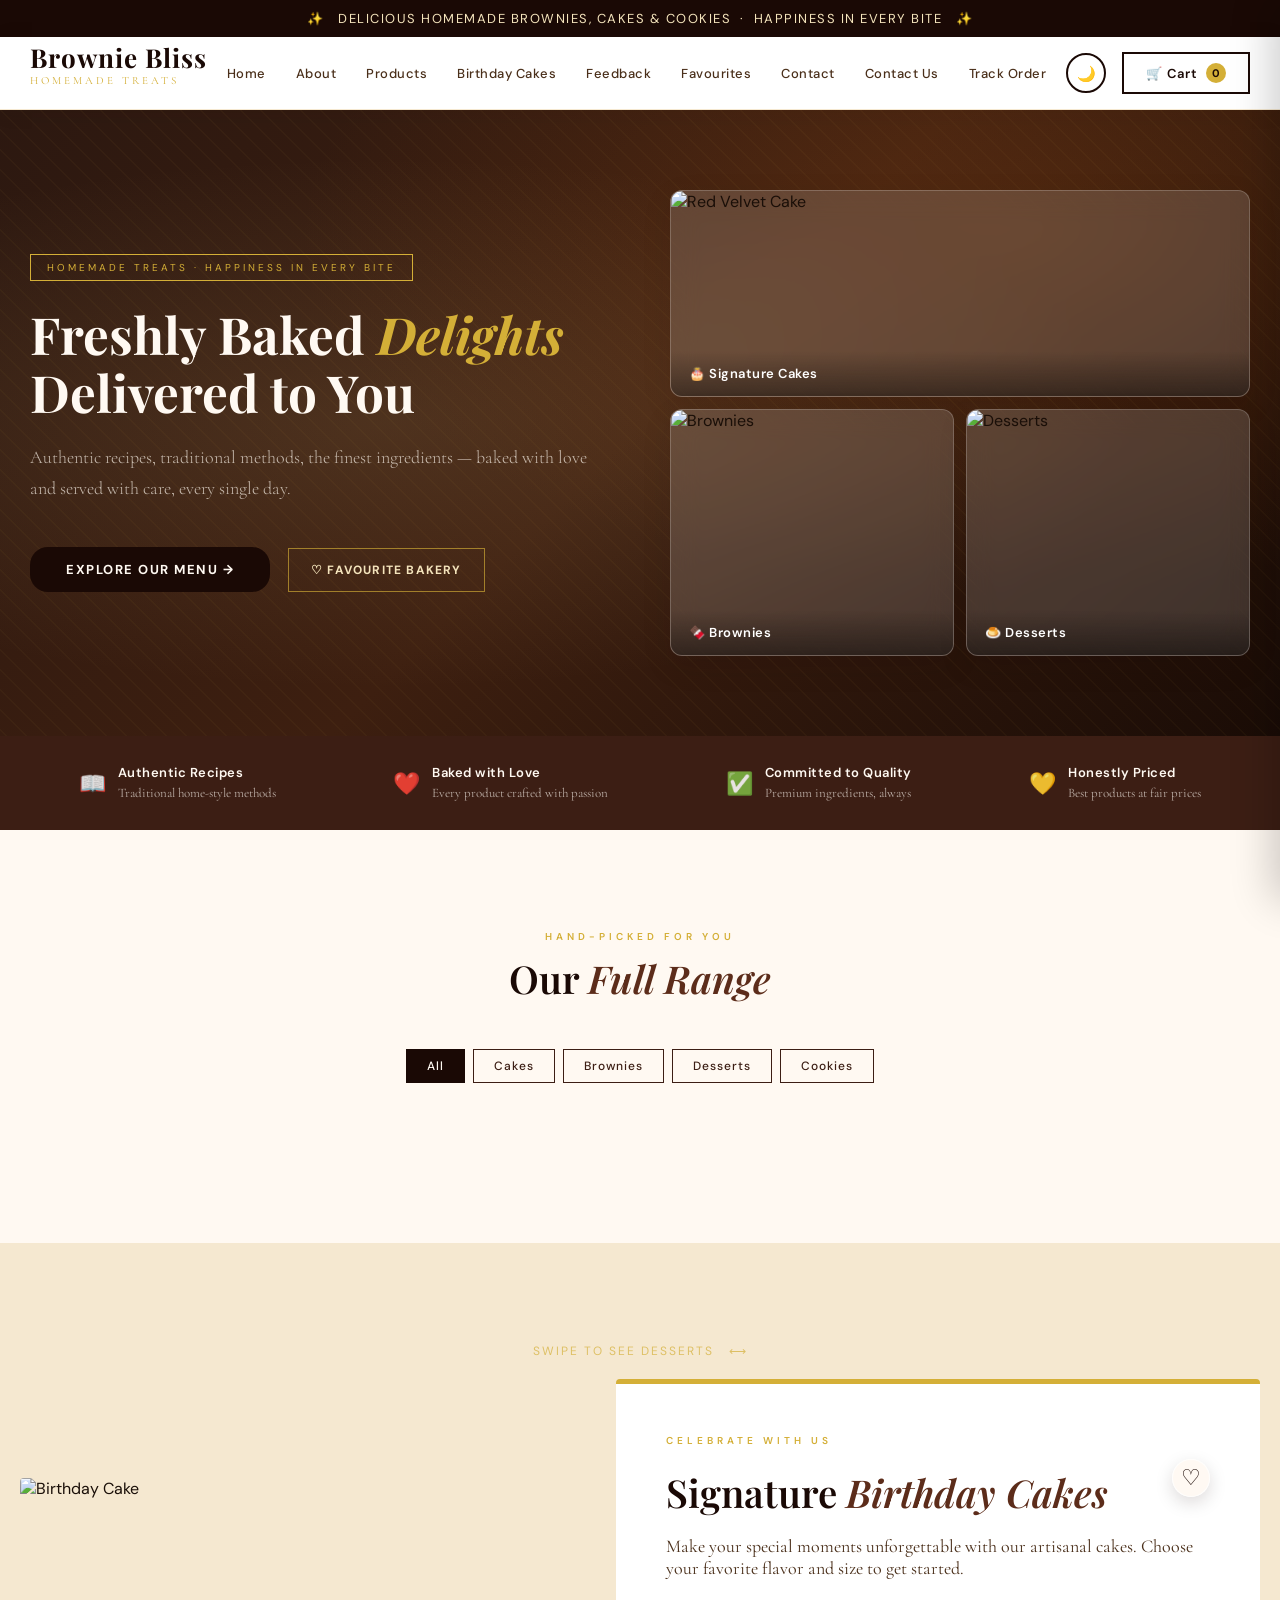
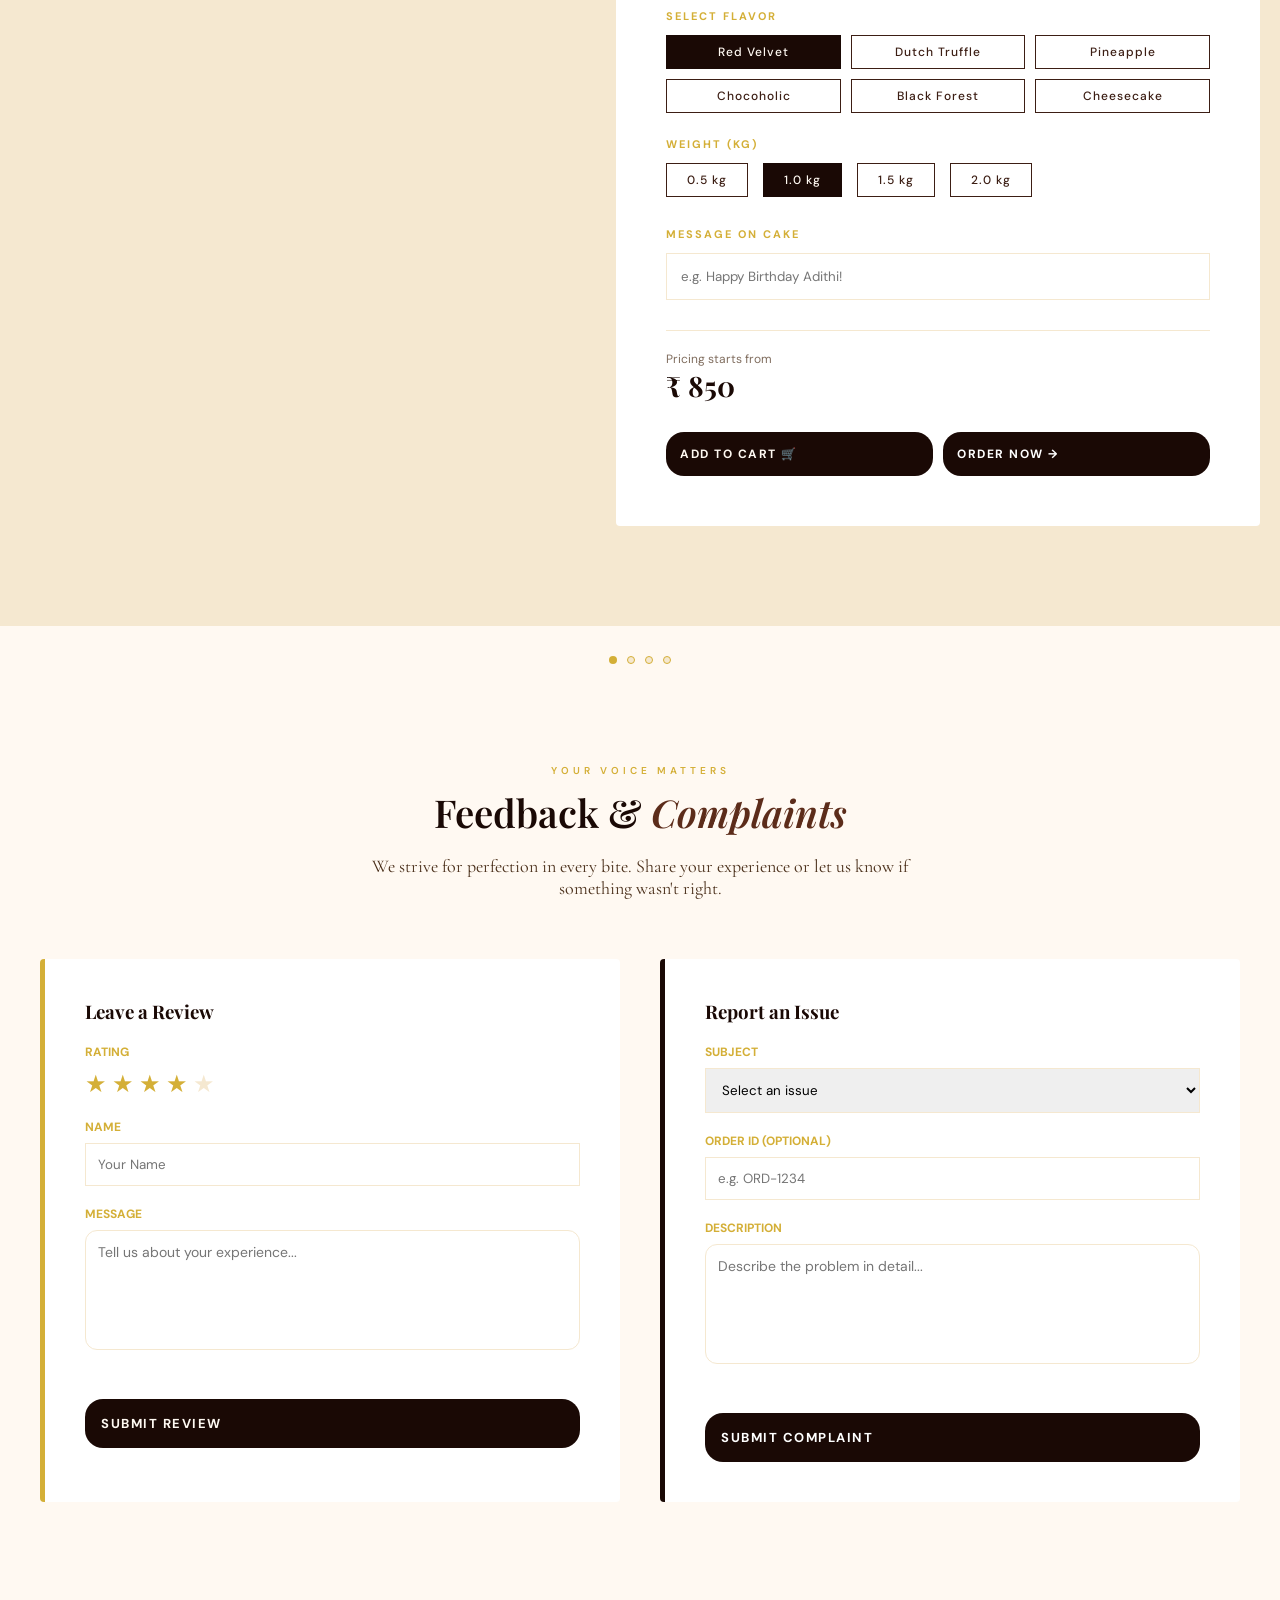
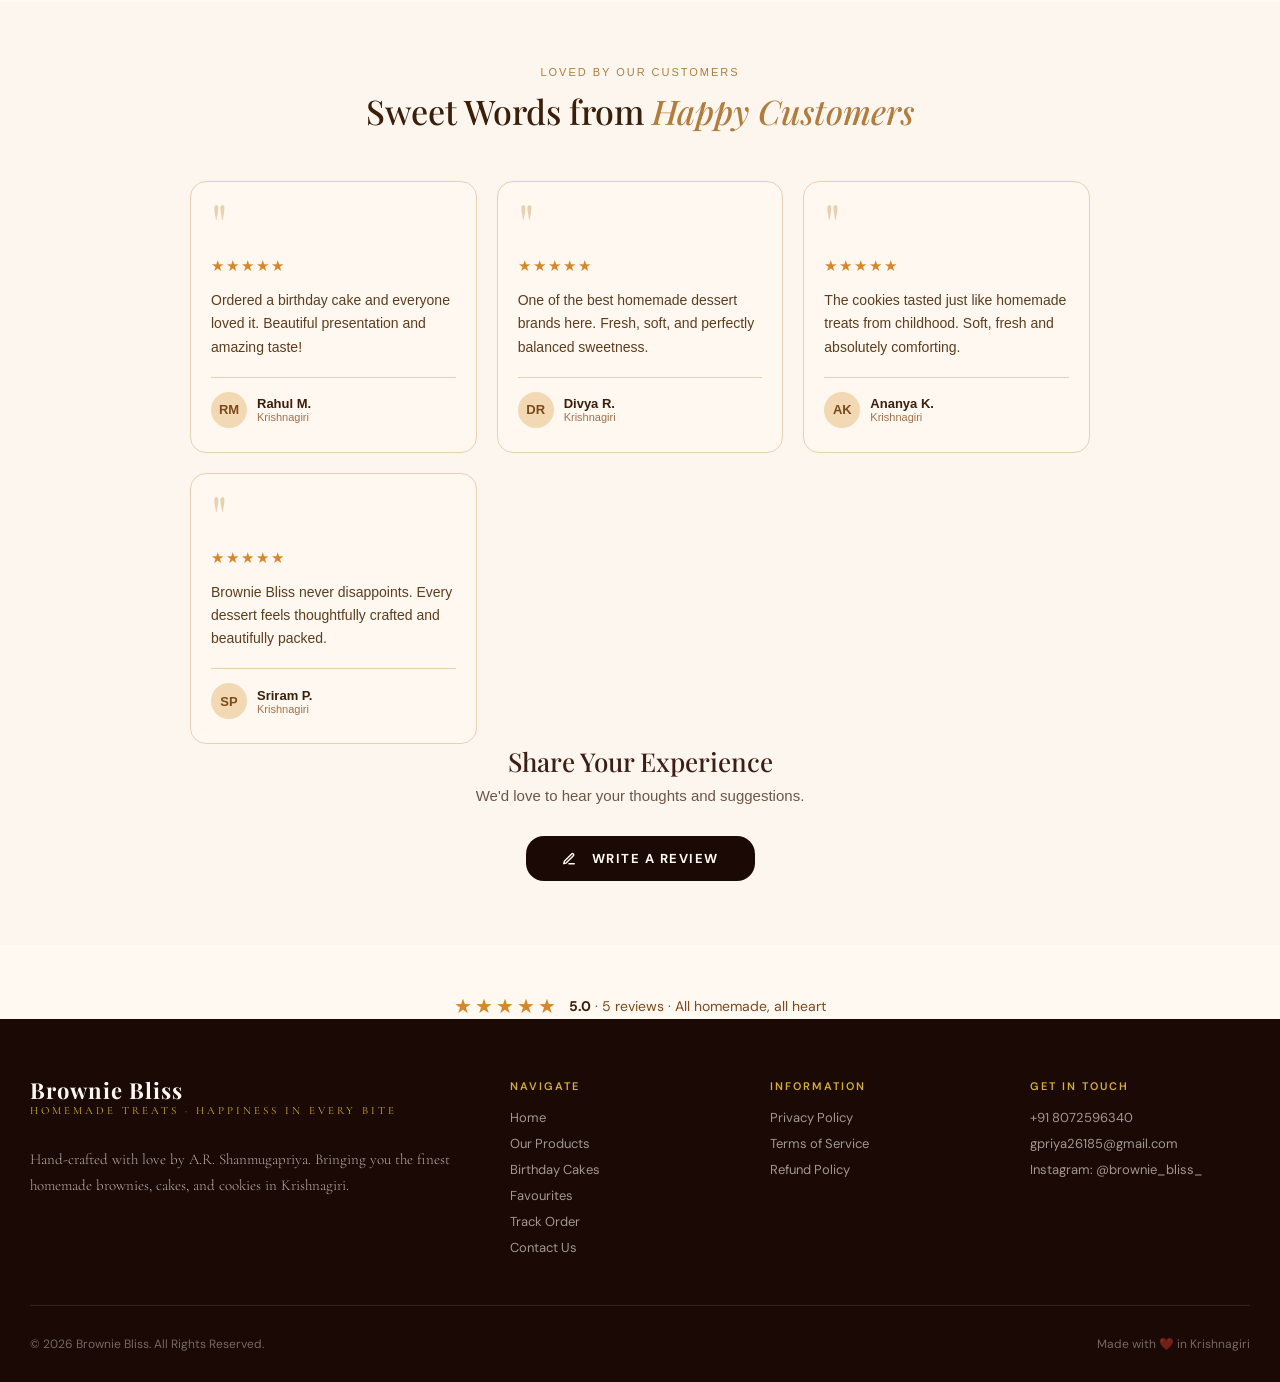
==== commit 4a1a4835: "feat(ui): add smooth scroll navigation for menu categories" ====
--- a/public/index.html
+++ b/public/index.html
@@ -201,9 +201,9 @@
 
       <div class="filter-tabs" style="margin-bottom: 60px;">
         <button class="filter-tab active" onclick="filterProducts('all', this)">All</button>
-        <button class="filter-tab" onclick="filterProducts('cakes', this)">Cakes</button>
-        <button class="filter-tab" onclick="filterProducts('brownies', this)">Brownies</button>
-        <button class="filter-tab" onclick="filterProducts('desserts', this)">Desserts</button>
+        <button class="filter-tab" onclick="navigateToCategorySection('cakes', this)">Cakes</button>
+        <button class="filter-tab" onclick="navigateToCategorySection('brownies', this)">Brownies</button>
+        <button class="filter-tab" onclick="navigateToCategorySection('desserts', this)">Desserts</button>
         <button class="filter-tab" onclick="filterProducts('cookies', this)">Cookies</button>
       </div>
 
@@ -212,7 +212,7 @@
   </section>
 
   <!-- BIRTHDAY & DESSERT SLIDER SECTION -->
-  <section class="birthday-section" data-aos="fade-up"
+  <section class="birthday-section" id="birthday" data-aos="fade-up"
   style="padding: 100px 0; background: var(--cream-dark); min-height: 80vh; overflow: hidden;">
 
   <!-- Slider Hint -->
@@ -225,7 +225,7 @@
     style="display: flex; overflow-x: auto; scroll-snap-type: x mandatory; -webkit-overflow-scrolling: touch; scroll-behavior: smooth;">
 
     <!-- SLIDE 1: BIRTHDAY CAKES -->
-    <div class="bday-slide" style="flex: 0 0 100%; padding: 0 20px; box-sizing: border-box;" ; scroll-snap-align: start;
+    <div class="bday-slide menu-section" id="cakes" style="flex: 0 0 100%; padding: 0 20px; box-sizing: border-box;" ; scroll-snap-align: start;
       padding: 0 30px;">
       <div class="birthday-grid">
         <div class="birthday-visual">
@@ -328,7 +328,7 @@
     </div>
 
     <!-- SLIDE 2: DESSERTS -->
-    <div class="bday-slide" style="flex: 0 0 100%; padding: 0 20px; box-sizing: border-box;" ; scroll-snap-align: start;
+    <div class="bday-slide menu-section" id="desserts" style="flex: 0 0 100%; padding: 0 20px; box-sizing: border-box;" ; scroll-snap-align: start;
       padding: 0 30px;">
       <div class="birthday-grid">
         <div class="birthday-visual">
@@ -407,7 +407,7 @@
     </div>
 
     <!-- SLIDE 3: BROWNIES -->
-    <div class="bday-slide" style="flex: 0 0 100%; padding: 0 20px; box-sizing: border-box;" ; scroll-snap-align: start;
+    <div class="bday-slide menu-section" id="brownies" style="flex: 0 0 100%; padding: 0 20px; box-sizing: border-box;" ; scroll-snap-align: start;
       padding: 0 30px;">
       <div class="birthday-grid">
         <div class="birthday-visual">
@@ -856,4 +856,4 @@
   <script src="https://unpkg.com/aos@2.3.4/dist/aos.js"></script>
 </body>
 
-</html>+</html>
--- a/public/style.css
+++ b/public/style.css
@@ -10292,6 +10292,10 @@
   scrollbar-width: none;
 }
 
+.menu-section {
+  scroll-margin-top: 100px;
+}
+
 /* Price Filter */
 .price-filter-wrapper {
   display: flex;
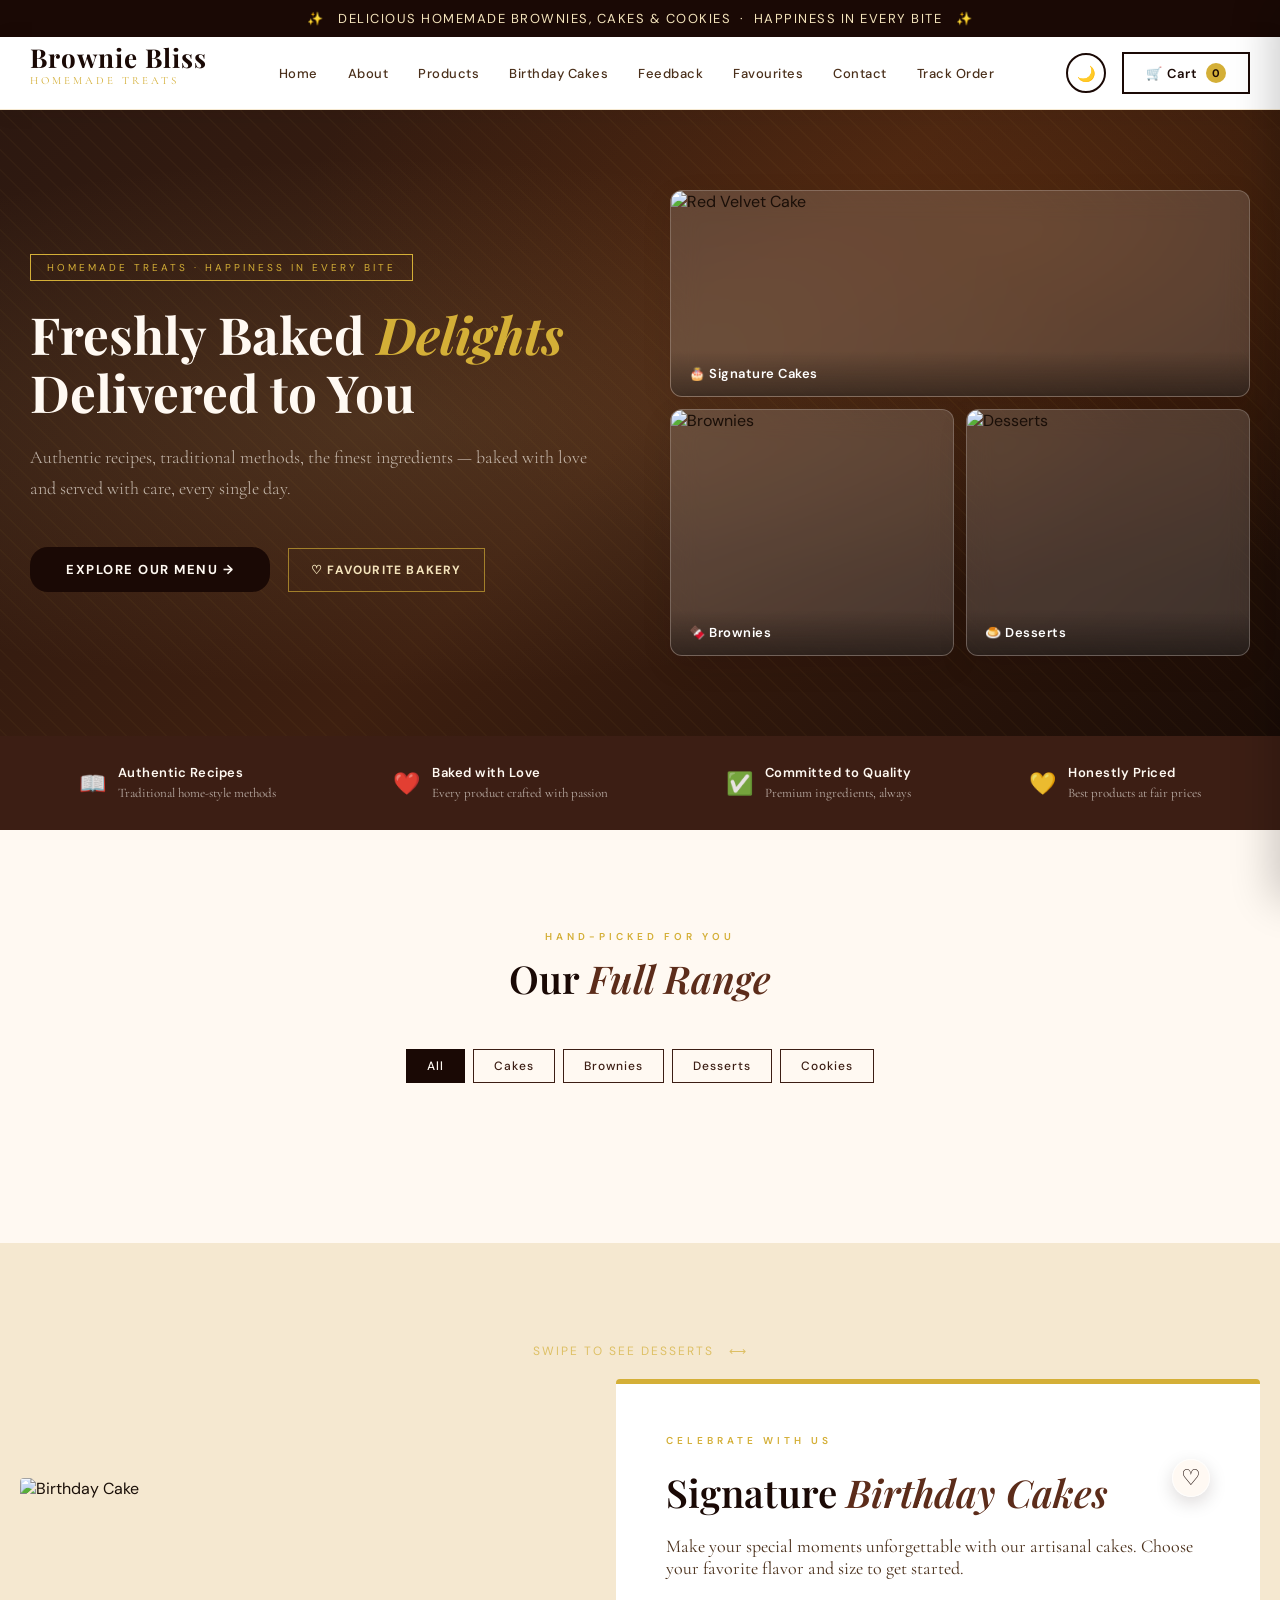
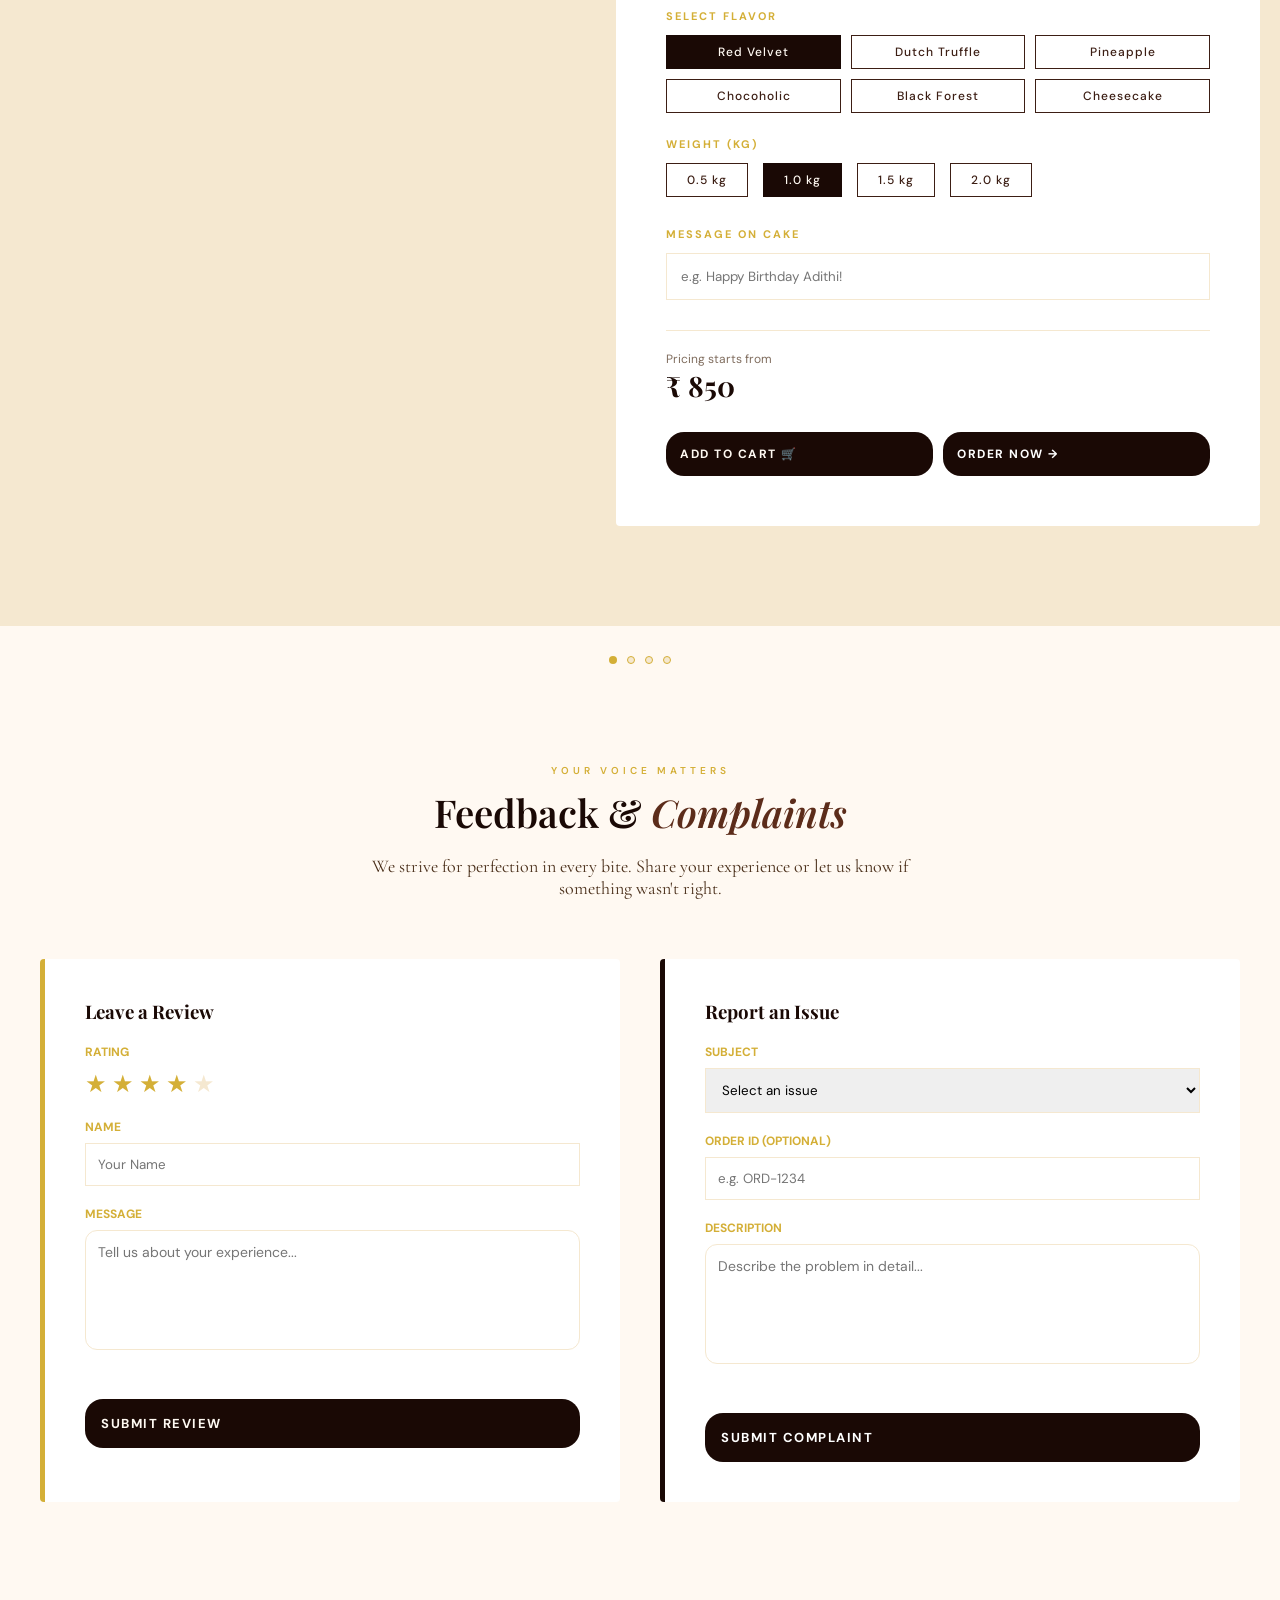
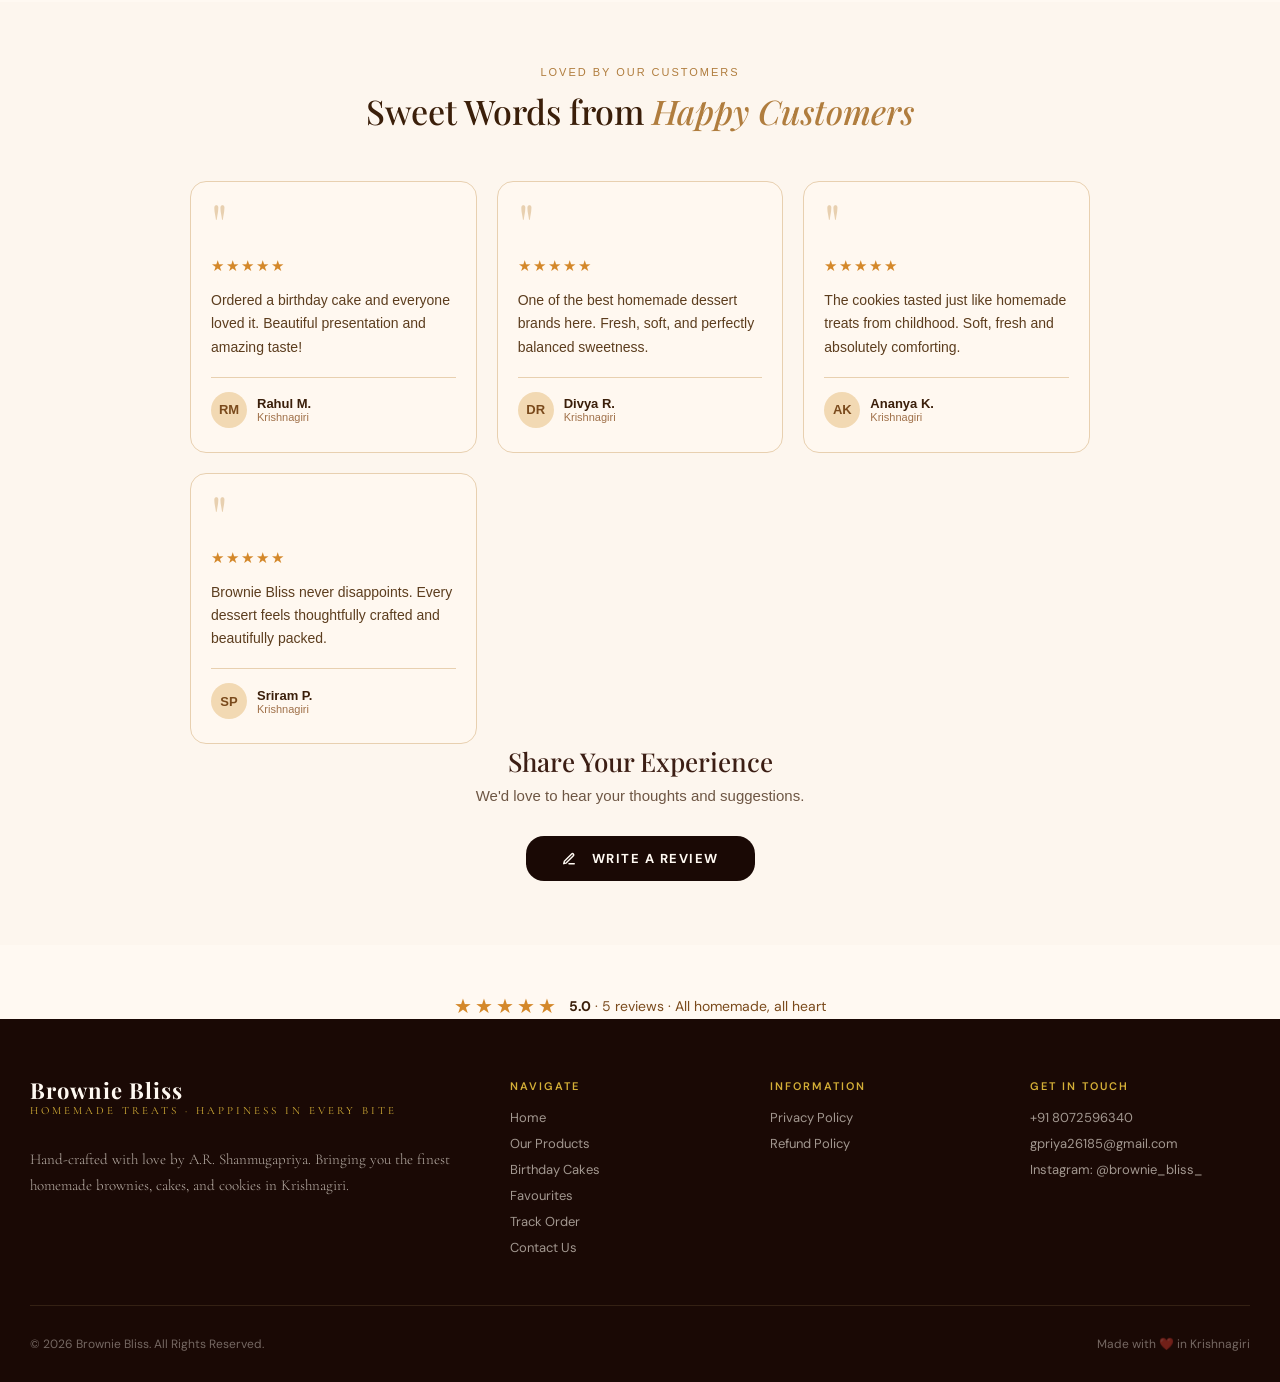
==== commit 95347ef1: "Merge pull request #252 from ArshiBansal/navbarupdate navbar update" ====
--- a/public/index.html
+++ b/public/index.html
@@ -43,8 +43,7 @@
         <a href="#feedback">Feedback</a>
         <a href="favourites.html">Favourites <span class="nav-count" data-favourites-count
             style="display:none">0</span></a>
-        <a href="index.html#contact">Contact</a>
-        <a href="contact.html">Contact Us</a>
+        <a href="contact.html">Contact</a>
         <a href="track.html">Track Order</a>
       </nav>
       <button class="menu-toggle" onclick="toggleMenu()">
@@ -201,9 +200,9 @@
 
       <div class="filter-tabs" style="margin-bottom: 60px;">
         <button class="filter-tab active" onclick="filterProducts('all', this)">All</button>
-        <button class="filter-tab" onclick="navigateToCategorySection('cakes', this)">Cakes</button>
-        <button class="filter-tab" onclick="navigateToCategorySection('brownies', this)">Brownies</button>
-        <button class="filter-tab" onclick="navigateToCategorySection('desserts', this)">Desserts</button>
+        <button class="filter-tab" onclick="filterProducts('cakes', this)">Cakes</button>
+        <button class="filter-tab" onclick="filterProducts('brownies', this)">Brownies</button>
+        <button class="filter-tab" onclick="filterProducts('desserts', this)">Desserts</button>
         <button class="filter-tab" onclick="filterProducts('cookies', this)">Cookies</button>
       </div>
 
@@ -212,7 +211,7 @@
   </section>
 
   <!-- BIRTHDAY & DESSERT SLIDER SECTION -->
-  <section class="birthday-section" id="birthday" data-aos="fade-up"
+  <section class="birthday-section" data-aos="fade-up"
   style="padding: 100px 0; background: var(--cream-dark); min-height: 80vh; overflow: hidden;">
 
   <!-- Slider Hint -->
@@ -225,7 +224,7 @@
     style="display: flex; overflow-x: auto; scroll-snap-type: x mandatory; -webkit-overflow-scrolling: touch; scroll-behavior: smooth;">
 
     <!-- SLIDE 1: BIRTHDAY CAKES -->
-    <div class="bday-slide menu-section" id="cakes" style="flex: 0 0 100%; padding: 0 20px; box-sizing: border-box;" ; scroll-snap-align: start;
+    <div class="bday-slide" style="flex: 0 0 100%; padding: 0 20px; box-sizing: border-box;" ; scroll-snap-align: start;
       padding: 0 30px;">
       <div class="birthday-grid">
         <div class="birthday-visual">
@@ -328,7 +327,7 @@
     </div>
 
     <!-- SLIDE 2: DESSERTS -->
-    <div class="bday-slide menu-section" id="desserts" style="flex: 0 0 100%; padding: 0 20px; box-sizing: border-box;" ; scroll-snap-align: start;
+    <div class="bday-slide" style="flex: 0 0 100%; padding: 0 20px; box-sizing: border-box;" ; scroll-snap-align: start;
       padding: 0 30px;">
       <div class="birthday-grid">
         <div class="birthday-visual">
@@ -407,7 +406,7 @@
     </div>
 
     <!-- SLIDE 3: BROWNIES -->
-    <div class="bday-slide menu-section" id="brownies" style="flex: 0 0 100%; padding: 0 20px; box-sizing: border-box;" ; scroll-snap-align: start;
+    <div class="bday-slide" style="flex: 0 0 100%; padding: 0 20px; box-sizing: border-box;" ; scroll-snap-align: start;
       padding: 0 30px;">
       <div class="birthday-grid">
         <div class="birthday-visual">
@@ -809,9 +808,8 @@
         </div>
         <div class="footer-col">
           <h4>Information</h4>
-          <a href="privacy-policy.html">Privacy Policy</a>
-          <a href="terms-of-service.html">Terms of Service</a>
-          <a href="refund-policy.html">Refund Policy</a>
+          <a href="#">Privacy Policy</a>
+          <a href="#">Refund Policy</a>
         </div>
         <div class="footer-col">
           <h4>Get In Touch</h4>
@@ -856,4 +854,4 @@
   <script src="https://unpkg.com/aos@2.3.4/dist/aos.js"></script>
 </body>
 
-</html>
+</html>
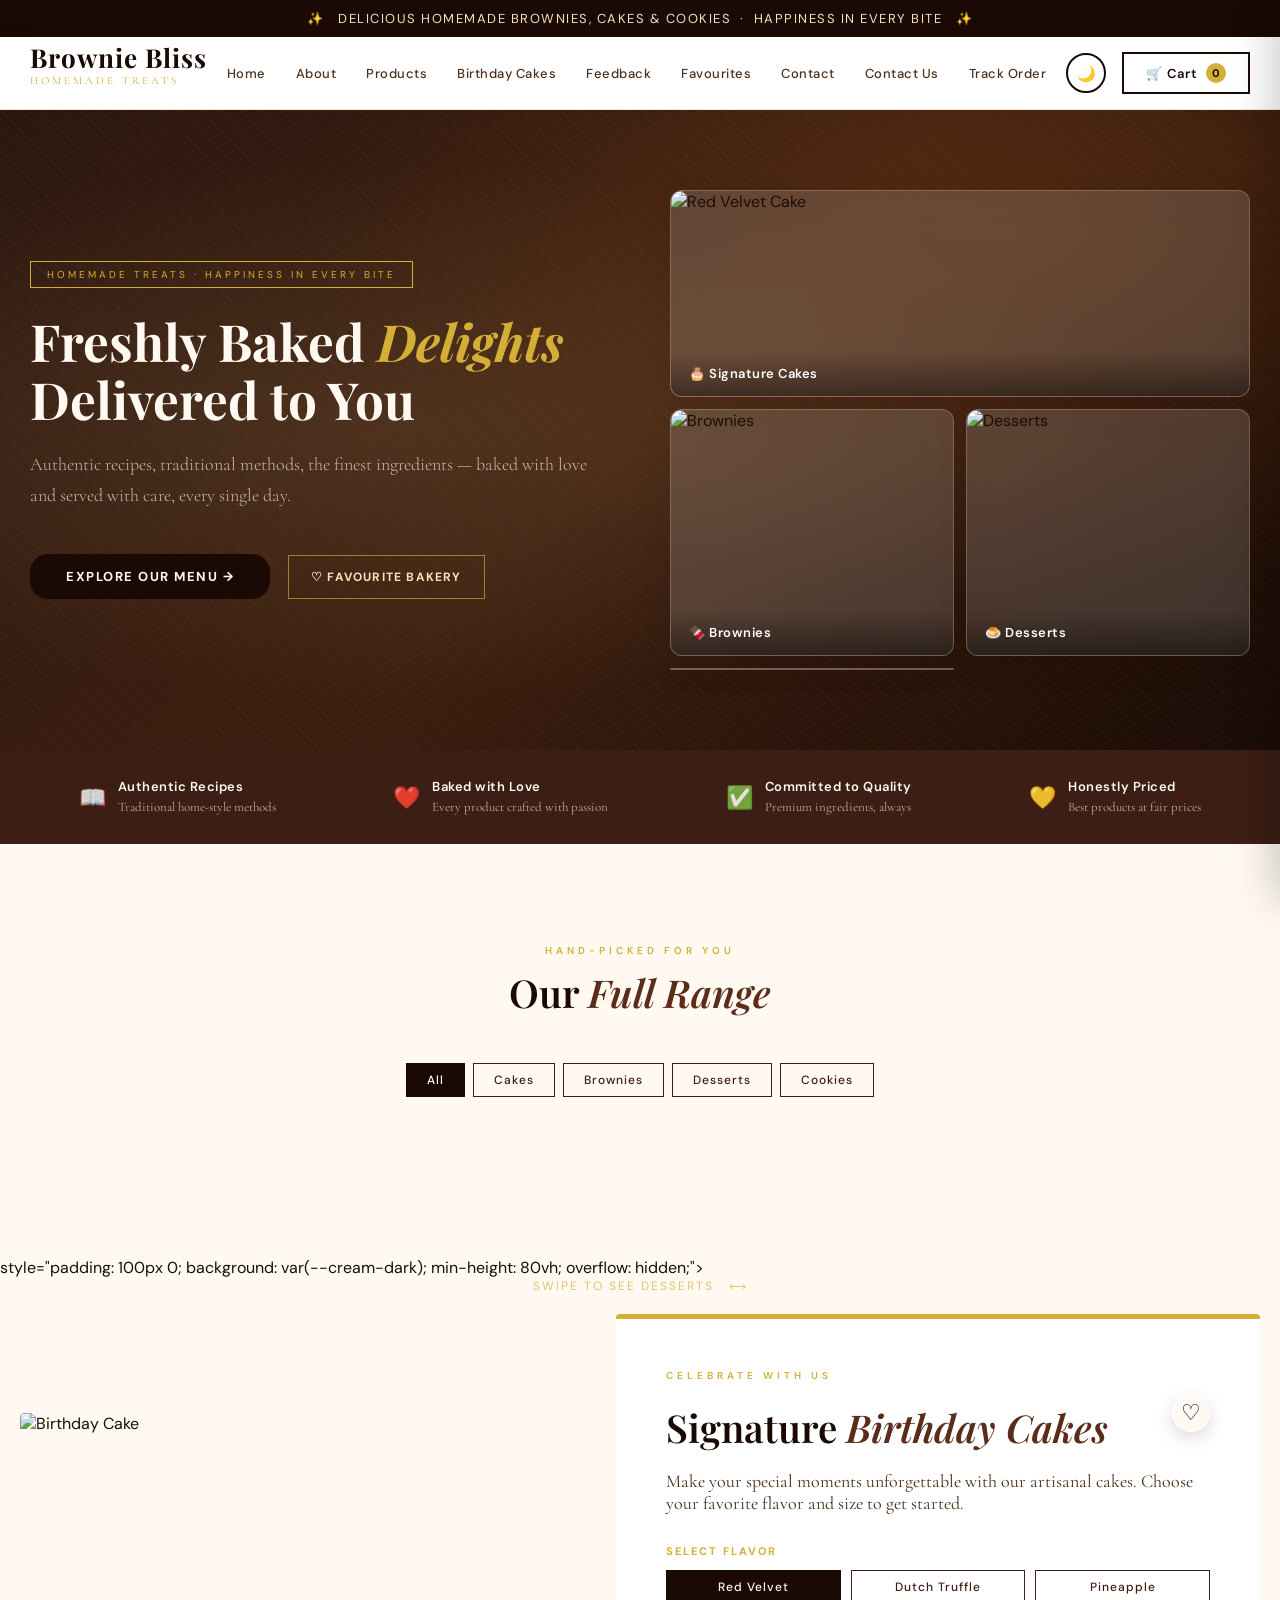
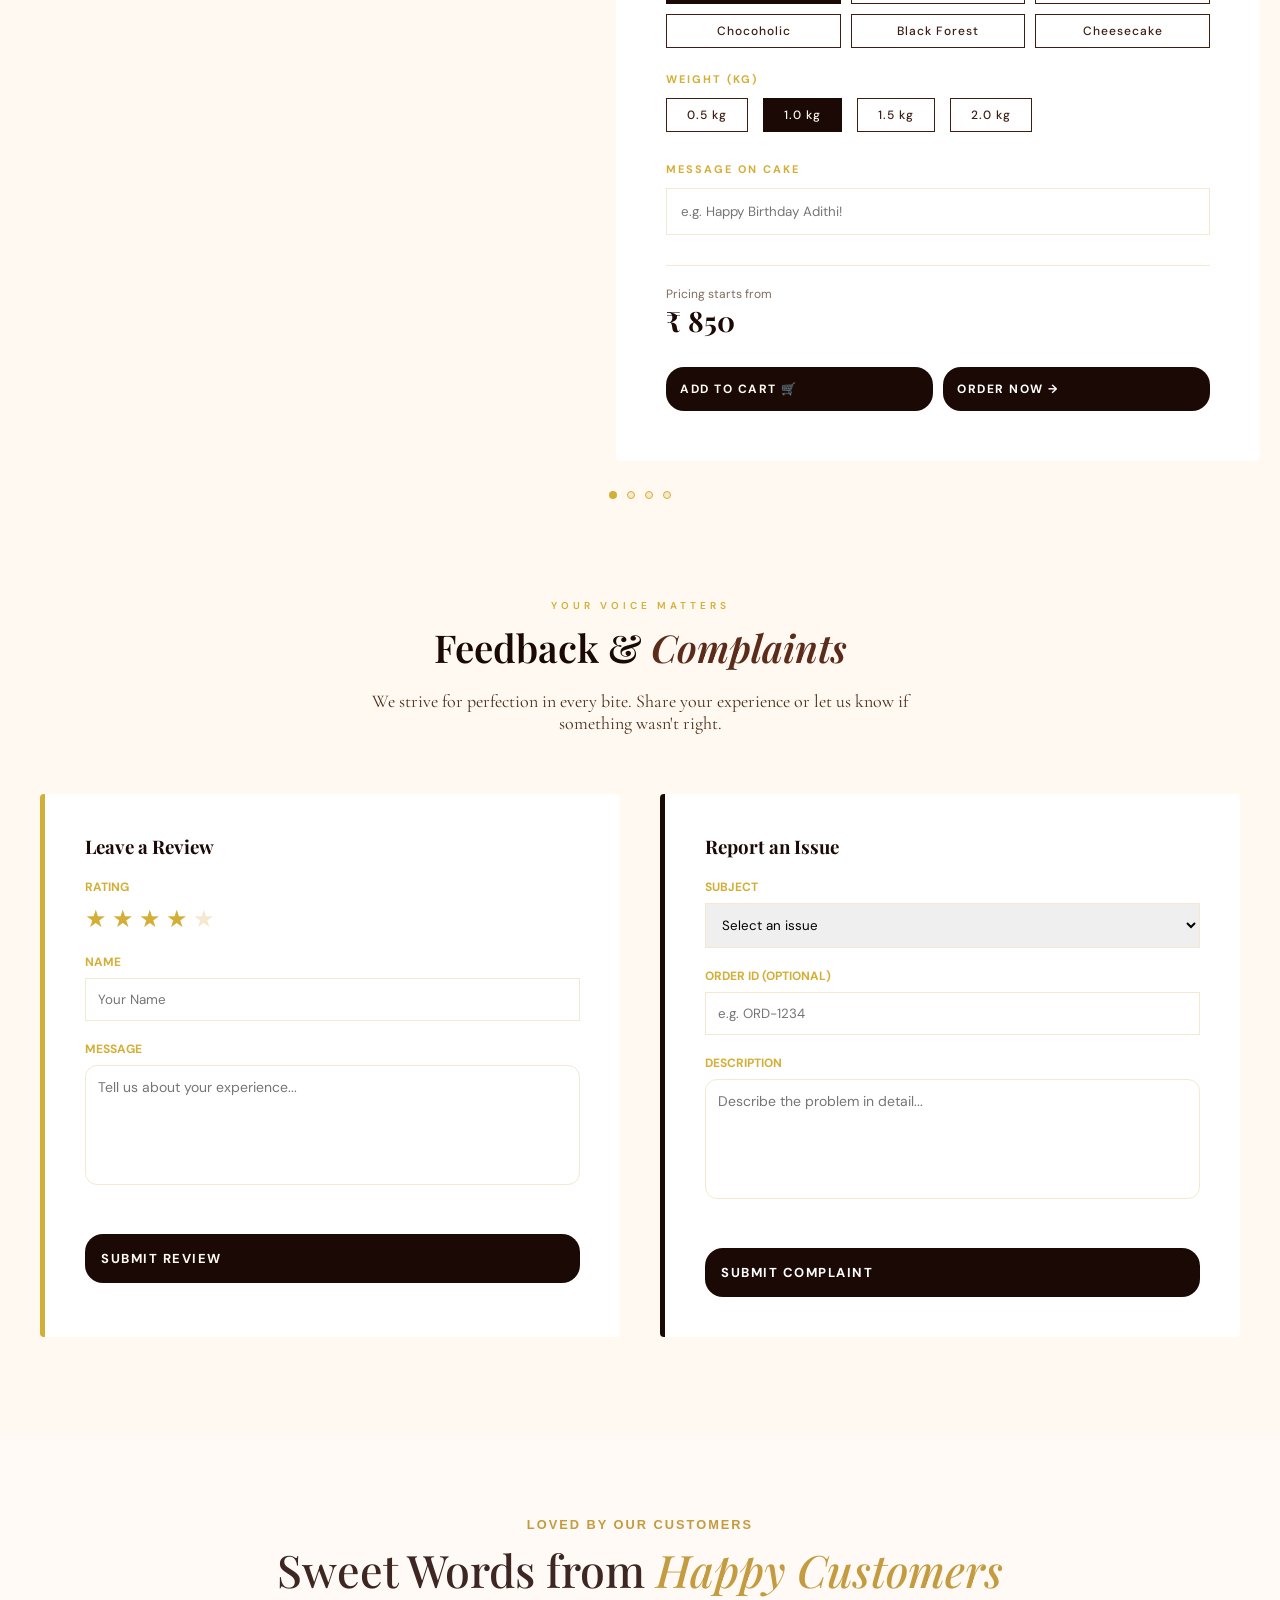
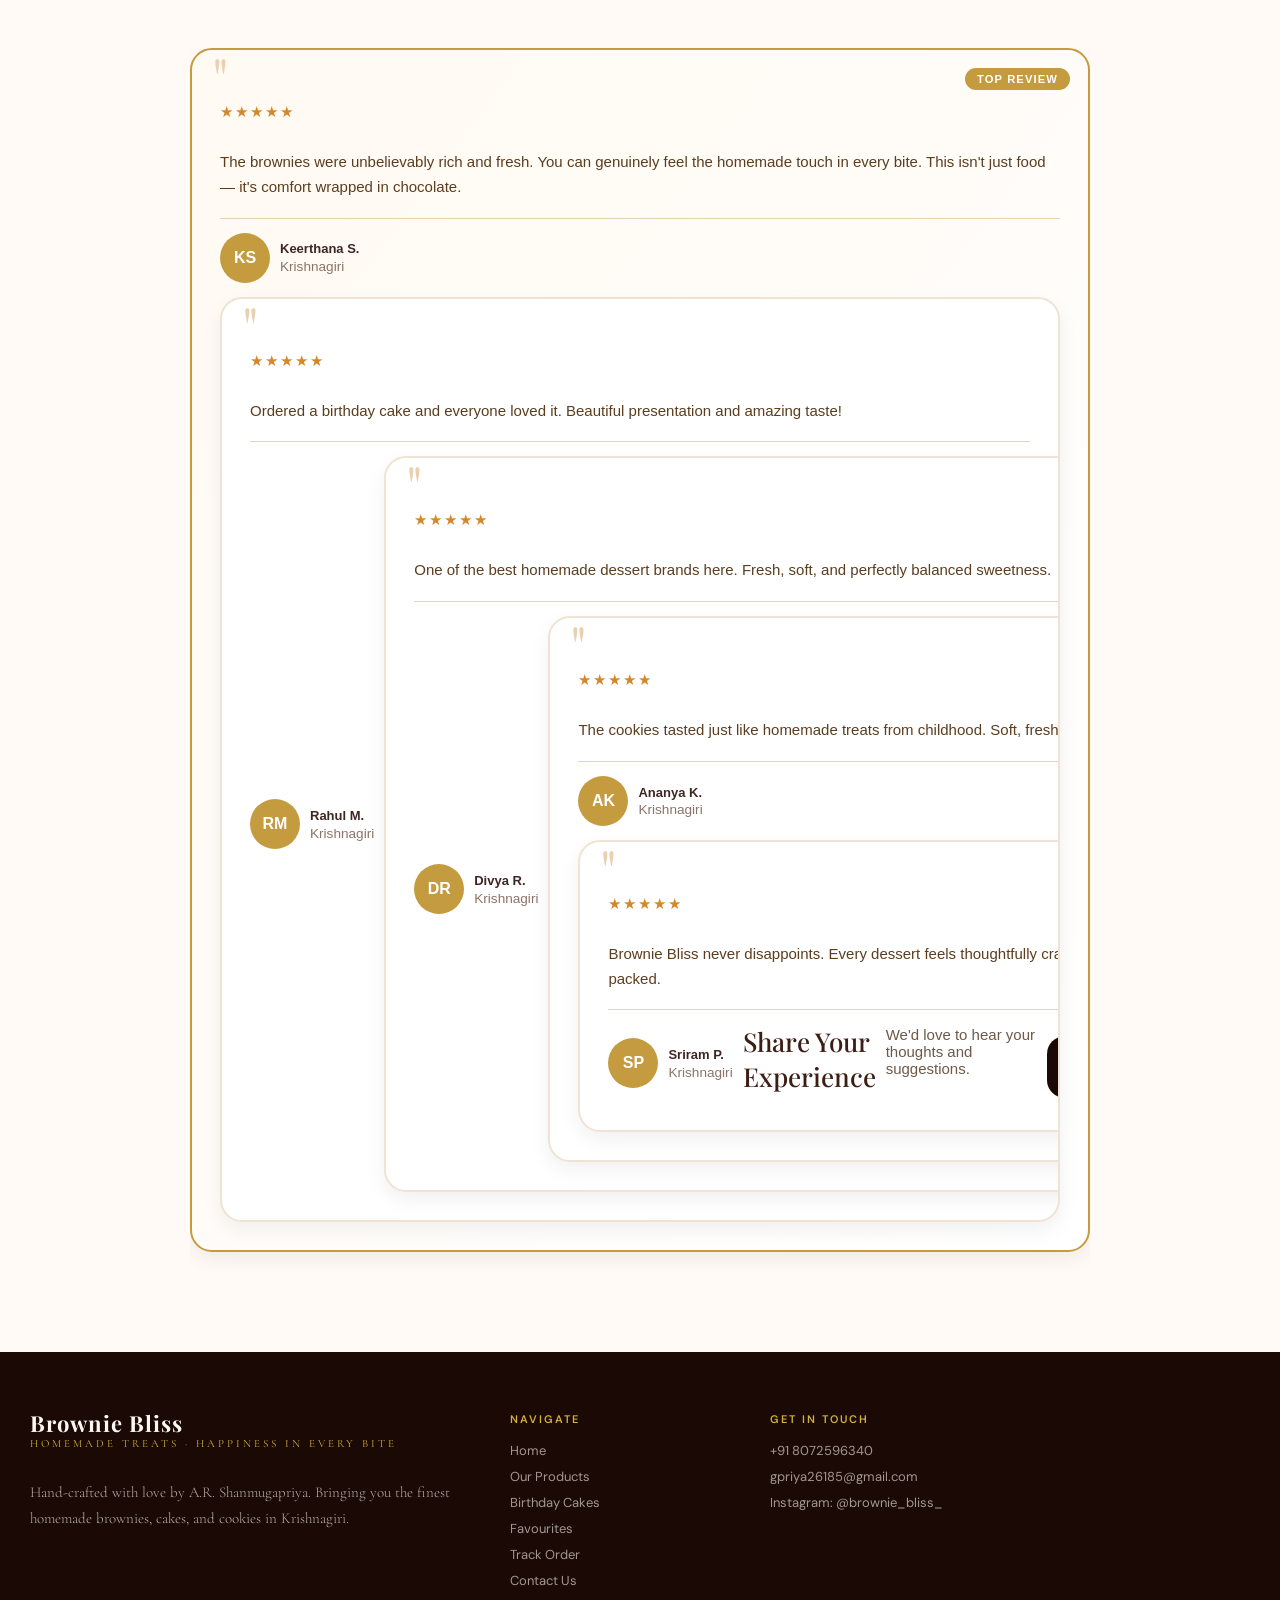
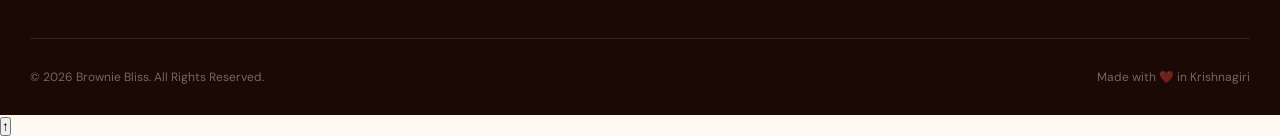
==== commit 7f6e6b33: "Merge branch 'main' into fix-quantity-selector" ====
--- a/public/index.html
+++ b/public/index.html
@@ -1,4 +1,4 @@
-<!DOCTYPE html>
+<!doctype html>
 <html lang="en">
 
 <head>
@@ -22,11 +22,12 @@
   </script>
 </head>
 
-<body id="home">
-
-  <!-- ANNOUNCEMENT -->
-  <div class="announcement">✨ &nbsp; DELICIOUS HOMEMADE BROWNIES, CAKES & COOKIES &nbsp;·&nbsp; HAPPINESS IN EVERY
-    BITE &nbsp; ✨</div>
+  <body id="home">
+    <!-- ANNOUNCEMENT -->
+    <div class="announcement">
+      ✨ &nbsp; DELICIOUS HOMEMADE BROWNIES, CAKES & COOKIES &nbsp;·&nbsp;
+      HAPPINESS IN EVERY BITE &nbsp; ✨
+    </div>
 
   <!-- HEADER -->
   <header>
@@ -43,7 +44,8 @@
         <a href="#feedback">Feedback</a>
         <a href="favourites.html">Favourites <span class="nav-count" data-favourites-count
             style="display:none">0</span></a>
-        <a href="contact.html">Contact</a>
+        <a href="index.html#contact">Contact</a>
+        <a href="contact.html">Contact Us</a>
         <a href="track.html">Track Order</a>
       </nav>
       <button class="menu-toggle" onclick="toggleMenu()">
@@ -136,7 +138,7 @@
 
         </div>
 
-      </div>
+        <div class="hero-card">
 
     </div>
   </section>
@@ -198,20 +200,35 @@
 
       </div>
 
-      <div class="filter-tabs" style="margin-bottom: 60px;">
-        <button class="filter-tab active" onclick="filterProducts('all', this)">All</button>
-        <button class="filter-tab" onclick="filterProducts('cakes', this)">Cakes</button>
-        <button class="filter-tab" onclick="filterProducts('brownies', this)">Brownies</button>
-        <button class="filter-tab" onclick="filterProducts('desserts', this)">Desserts</button>
-        <button class="filter-tab" onclick="filterProducts('cookies', this)">Cookies</button>
-      </div>
-
-      <div class="products-grid" id="productsGrid"></div>
-    </div>
-  </section>
+      </div>
+
+        <div class="filter-tabs" style="margin-bottom: 60px">
+          <button
+            class="filter-tab active"
+            onclick="filterProducts('all', this)"
+          >
+            All
+          </button>
+          <button class="filter-tab" onclick="filterProducts('cakes', this)">
+            Cakes
+          </button>
+          <button class="filter-tab" onclick="filterProducts('brownies', this)">
+            Brownies
+          </button>
+          <button class="filter-tab" onclick="filterProducts('desserts', this)">
+            Desserts
+          </button>
+          <button class="filter-tab" onclick="filterProducts('cookies', this)">
+            Cookies
+          </button>
+        </div>
+
+        <div class="products-grid" id="productsGrid"></div>
+      </div>
+    </section>
 
   <!-- BIRTHDAY & DESSERT SLIDER SECTION -->
-  <section class="birthday-section" data-aos="fade-up"
+  <section class="birthday-section" data-aos="fade-up"></section>
   style="padding: 100px 0; background: var(--cream-dark); min-height: 80vh; overflow: hidden;">
 
   <!-- Slider Hint -->
@@ -284,10 +301,10 @@
               style="display: block; font-size: 11px; letter-spacing: 2px; text-transform: uppercase; color: var(--gold); margin-bottom: 12px; font-weight: 700;">Weight
               (kg)</label>
             <div style="display: flex; flex-wrap: wrap; gap: 15px;">
-              <button class="filter-tab" onclick="setCakeWeight('0.5')">0.5 kg</button>
-              <button class="filter-tab active" onclick="setCakeWeight('1.0')">1.0 kg</button>
-              <button class="filter-tab" onclick="setCakeWeight('1.5')">1.5 kg</button>
-              <button class="filter-tab" onclick="setCakeWeight('2.0')">2.0 kg</button>
+              <button class="filter-tab weight-btn" onclick="setCakeWeight('0.5', event)">0.5 kg</button>
+              <button class="filter-tab weight-btn active" onclick="setCakeWeight('1.0', event)">1.0 kg</button>
+              <button class="filter-tab weight-btn" onclick="setCakeWeight('1.5', event)">1.5 kg</button>
+              <button class="filter-tab weight-btn" onclick="setCakeWeight('2.0', event)">2.0 kg</button>
             </div>
           </div>
 
@@ -561,7 +578,6 @@
     </div>
 
   </div>
-  </section>
 
   <!-- Slider Navigation Dots -->
   <div style="display: flex; justify-content: center; gap: 10px; margin-top: 30px;">
@@ -672,92 +688,109 @@
 
     <div class="reviews-grid">
 
-
-
-      <div class="review-card">
+      <div class="review-card featured">
+        <span class="featured-badge">Top review</span>
         <span class="quote-mark">"</span>
         <div class="stars">★★★★★</div>
         <p class="review-text">
-          Ordered a birthday cake and everyone loved it.
-          Beautiful presentation and amazing taste!
+          The brownies were unbelievably rich and fresh.
+          You can genuinely feel the homemade touch in every bite.
+          This isn't just food — it's comfort wrapped in chocolate.
         </p>
 
         <div class="reviewer">
-          <div class="reviewer-avatar">RM</div>
+          <div class="reviewer-avatar">KS</div>
           <div>
-            <p class="reviewer-name">Rahul M.</p>
+            <p class="reviewer-name">Keerthana S.</p>
             <p class="reviewer-location">Krishnagiri</p>
           </div>
         </div>
-      </div>
-      <div class="review-card">
-        <span class="quote-mark">"</span>
-        <div class="stars">★★★★★</div>
-        <p class="review-text">
-          One of the best homemade dessert brands here.
-          Fresh, soft, and perfectly balanced sweetness.
-        </p>
-
-        <div class="reviewer">
-          <div class="reviewer-avatar">DR</div>
-          <div>
-            <p class="reviewer-name">Divya R.</p>
-            <p class="reviewer-location">Krishnagiri</p>
-          </div>
-        </div>
-      </div>
-
-      <div class="review-card">
-        <span class="quote-mark">"</span>
-        <div class="stars">★★★★★</div>
-        <p class="review-text">
-          The cookies tasted just like homemade treats from childhood.
-          Soft, fresh and absolutely comforting.
-        </p>
-
-        <div class="reviewer">
-          <div class="reviewer-avatar">AK</div>
-          <div>
-            <p class="reviewer-name">Ananya K.</p>
-            <p class="reviewer-location">Krishnagiri</p>
-          </div>
-
-        </div>
-      </div>
-
-      <div class="review-card">
-        <span class="quote-mark">"</span>
-        <div class="stars">★★★★★</div>
-        <p class="review-text">
-          Brownie Bliss never disappoints.
-          Every dessert feels thoughtfully crafted and beautifully packed.
-        </p>
-
-        <div class="reviewer">
-          <div class="reviewer-avatar">SP</div>
-          <div>
-            <p class="reviewer-name">Sriram P.</p>
-            <p class="reviewer-location">Krishnagiri</p>
-          </div>
-        </div>
-      </div>
-
-    </div>
-
-    <h3
-      style="font-family: 'Playfair Display', serif; font-size: 26px; color: #3C1E14; margin-bottom: 8px; font-weight: 500;">
-      Share Your Experience</h3>
-    <p style="color: var(--text-mid); font-size: 15px; margin-bottom: 24px; opacity: 0.8;">We'd love to hear your
-      thoughts and suggestions.</p>
-
-      <button class="hero-cta premium-write-btn" type="submit" onClick="openReviewModal()">
-        <svg width="14" height="14" viewBox="0 0 24 24" fill="none" stroke="currentColor" stroke-width="2.5"
-          style="margin-right: 4px;">
-          <path d="M12 20h9" stroke-linecap="round" stroke-linejoin="round" />
-          <path d="M16.5 3.5a2.12 2.12 0 0 1 3 3L7 19l-4 1 1-4Z" stroke-linecap="round" stroke-linejoin="round" />
-        </svg>
-        Write a Review
-      </button>
+
+        <div class="review-card">
+          <span class="quote-mark">"</span>
+          <div class="stars">★★★★★</div>
+          <p class="review-text">
+            Ordered a birthday cake and everyone loved it.
+            Beautiful presentation and amazing taste!
+          </p>
+
+          <div class="reviewer">
+            <div class="reviewer-avatar">RM</div>
+            <div>
+              <p class="reviewer-name">Rahul M.</p>
+              <p class="reviewer-location">Krishnagiri</p>
+            </div>
+
+            <div class="review-card">
+              <span class="quote-mark">"</span>
+              <div class="stars">★★★★★</div>
+              <p class="review-text">
+                One of the best homemade dessert brands here.
+                Fresh, soft, and perfectly balanced sweetness.
+              </p>
+
+              <div class="reviewer">
+                <div class="reviewer-avatar">DR</div>
+                <div>
+                  <p class="reviewer-name">Divya R.</p>
+                  <p class="reviewer-location">Krishnagiri</p>
+                </div>
+
+                <div class="review-card">
+                  <span class="quote-mark">"</span>
+                  <div class="stars">★★★★★</div>
+                  <p class="review-text">
+                    The cookies tasted just like homemade treats from childhood.
+                    Soft, fresh and absolutely comforting.
+                  </p>
+
+                  <div class="reviewer">
+                    <div class="reviewer-avatar">AK</div>
+                    <div>
+                      <p class="reviewer-name">Ananya K.</p>
+                      <p class="reviewer-location">Krishnagiri</p>
+                    </div>
+
+                  </div>
+
+                  <div class="review-card">
+                    <span class="quote-mark">"</span>
+                    <div class="stars">★★★★★</div>
+                    <p class="review-text">
+                      Brownie Bliss never disappoints.
+                      Every dessert feels thoughtfully crafted and beautifully packed.
+                    </p>
+
+                    <div class="reviewer">
+                      <div class="reviewer-avatar">SP</div>
+                      <div>
+                        <p class="reviewer-name">Sriram P.</p>
+                        <p class="reviewer-location">Krishnagiri</p>
+                      </div>
+                      <h3
+                        style="font-family: 'Playfair Display', serif; font-size: 26px; color: #3C1E14; margin-bottom: 8px; font-weight: 500;">
+                        Share Your Experience</h3>
+                      <p style="color: var(--text-mid); font-size: 15px; margin-bottom: 24px; opacity: 0.8;">We'd love
+                        to hear your thoughts and suggestions.</p>
+
+                      <form
+                        onsubmit="event.preventDefault(); showToast('Thank you for your feedback! ⭐'); this.reset();"
+                        style="display: inline-block;">
+                        <button class="hero-cta premium-write-btn" type="submit">
+                          <svg width="14" height="14" viewBox="0 0 24 24" fill="none" stroke="currentColor"
+                            stroke-width="2.5" style="margin-right: 4px;">
+                            <path d="M12 20h9" stroke-linecap="round" stroke-linejoin="round" />
+                            <path d="M16.5 3.5a2.12 2.12 0 0 1 3 3L7 19l-4 1 1-4Z" stroke-linecap="round"
+                              stroke-linejoin="round" />
+                          </svg>
+                          Write a Review
+                        </button>
+                      </form>
+                    </div>
+                  </div>
+
+                </div>
+  </section>
 
     <div id="reviewModal" class="modal">
       <div class="modal-content">
@@ -774,16 +807,9 @@
         </form>
       </div>
     </div>
-    </div>
-
-    </div>
-  </section>
-
-  <div class="bb-overall">
-    <span class="stars-big">★★★★★</span>
-    <p class="rating-text"><strong>5.0</strong> · 5 reviews · All homemade, all heart</p>
-  </div>
-
+
+      </div>
+    </section>
 
   <!-- FOOTER -->
   <footer id="contact">
@@ -806,7 +832,7 @@
           <a href="track.html">Track Order</a>
           <a href="contact.html">Contact Us</a>
         </div>
-        <div class="footer-col">
+        <div class="footer-col" style="display: none;">
           <h4>Information</h4>
           <a href="#">Privacy Policy</a>
           <a href="#">Refund Policy</a>
@@ -827,30 +853,109 @@
 
   </footer>
 
-  <!-- SHARED COMPONENTS -->
-  <div class="cart-overlay" id="cartOverlay" onclick="closeCart()"></div>
-  <div class="cart-sidebar" id="cartSidebar">
-    <div class="cart-header">
-      <span class="cart-title">Your Cart 🛒</span>
-      <button class="cart-close" onclick="closeCart()">✕</button>
-    </div>
-    <div class="cart-items" id="cartItems"></div>
-    <div class="cart-footer" id="cartFooter" style="display:none">
-      <div class="cart-total">
-        <span class="cart-total-label">Total Amount</span>
-        <span class="cart-total-amt" id="cartTotal">₹0</span>
-      </div>
-      <button class="whatsapp-btn" onclick="sendToWhatsApp()">
-        Order via WhatsApp
-      </button>
-      <p class="whatsapp-note">You'll be redirected to WhatsApp to confirm your order</p>
-    </div>
-  </div>
+    <!-- SHARED COMPONENTS -->
+    <div class="cart-overlay" id="cartOverlay" onclick="closeCart()"></div>
+    <div class="cart-sidebar" id="cartSidebar">
+      <div class="cart-header">
+        <span class="cart-title">Your Cart 🛒</span>
+        <button class="cart-close" onclick="closeCart()">✕</button>
+      </div>
+      <div class="cart-items" id="cartItems"></div>
+      <div class="cart-footer" id="cartFooter" style="display: none">
+        <div class="cart-total">
+          <span class="cart-total-label">Total Amount</span>
+          <span class="cart-total-amt" id="cartTotal">₹0</span>
+        </div>
+        <button class="whatsapp-btn" onclick="sendToWhatsApp()">
+          Order via WhatsApp
+        </button>
+        <p class="whatsapp-note">
+          You'll be redirected to WhatsApp to confirm your order
+        </p>
+      </div>
+    </div>
 
   <!-- TOAST -->
   <div class="toast" id="toast"></div>
   <button id="scrollTopBtn" onclick="scrollToTop()">↑</button>
   <script src="script.js"></script>
+  <!-- Animated Cursor -->
+<div id="bb-cursor"></div>
+<script>
+  /* =========================================
+   BROWNIE BLISS ANIMATED CURSOR
+
+const bbCursor = document.getElementById("bb-cursor");
+
+let mouseX = 0;
+let mouseY = 0;
+
+let currentX = 0;
+let currentY = 0;
+
+/* Track Mouse */
+
+document.addEventListener("mousemove", (e) => {
+  mouseX = e.clientX;
+  mouseY = e.clientY;
+});
+
+/* Smooth Cursor Animation */
+
+function animateCursor() {
+  currentX += (mouseX - currentX) * 0.15;
+  currentY += (mouseY - currentY) * 0.15;
+
+  bbCursor.style.left = currentX + "px";
+  bbCursor.style.top = currentY + "px";
+
+  requestAnimationFrame(animateCursor);
+}
+
+animateCursor();
+
+/* Hover Effect */
+
+document.querySelectorAll(
+  "a, button, input, textarea, select, .hero-card, .review-card"
+).forEach((el) => {
+
+  el.addEventListener("mouseenter", () => {
+    bbCursor.classList.add("hover");
+  });
+
+  el.addEventListener("mouseleave", () => {
+    bbCursor.classList.remove("hover");
+  });
+
+});
+
+/* Scroll Animation */
+
+let scrollTimer;
+
+window.addEventListener("scroll", () => {
+
+  bbCursor.classList.add("scroll-glow");
+
+  clearTimeout(scrollTimer);
+
+  scrollTimer = setTimeout(() => {
+    bbCursor.classList.remove("scroll-glow");
+  }, 180);
+
+});
+
+/* Hide when mouse leaves window */
+
+document.addEventListener("mouseleave", () => {
+  bbCursor.style.opacity = "0";
+});
+
+document.addEventListener("mouseenter", () => {
+  bbCursor.style.opacity = "1";
+});
+</script>
   <script src="https://unpkg.com/aos@2.3.4/dist/aos.js"></script>
 </body>
 
--- a/public/style.css
+++ b/public/style.css
@@ -282,11 +282,20 @@
 }
 
 .hero-cta {
-  background: linear-gradient(135deg, #d97757, #c25a3c);
-  color: white;
-  padding: 14px;
-  border-radius: 12px;
-  font-weight: 600;
+  display: inline-flex;
+  align-items: center;
+  gap: 12px;
+  background: var(--gold);
+  color: var(--color-primary);
+  padding: 14px 36px;
+  text-decoration: none;
+  font-size: 13px;
+  font-weight: 700;
+  letter-spacing: 1.5px;
+  text-transform: uppercase;
+  transition: all 0.25s;
+  font-family: 'DM Sans', sans-serif;
+  cursor: pointer;
   border: none;
   cursor: pointer;
   transition: 0.3s ease;
@@ -3117,9 +3126,9 @@
 }
 
 .section-label {
-  font-family: "DM Sans", sans-serif;
-  font-size: 14px;
-  letter-spacing: 2px;
+  font-family: 'DM Sans', sans-serif;
+  font-size: 10px;
+  letter-spacing: 4px;
   color: var(--gold);
   text-transform: uppercase;
   margin-bottom: 12px;
@@ -3128,8 +3137,8 @@
 }
 
 .section-title {
-  font-family: "Playfair Display", serif;
-  font-size: 40px;
+  font-family: 'Playfair Display', serif;
+  font-size: clamp(28px, 3vw, 40px);
   font-weight: 600;
   line-height: 1.2;
   margin: 10px 0 15px;
@@ -4557,22 +4566,22 @@
    CONTACT PAGE
 ========================= */
 
-.contact-page {
-  position: relative;
-  padding: 70px 20px;
-  background: #f8f3ed;
-  overflow: hidden;
-}
-
-.contact-bg {
-  display: none;
+.contact-page{
+  position:relative;
+  padding:140px 40px;
+  background:#f8f3ed;
+  overflow:hidden;
+}
+
+.contact-bg{
+  display:none;
 }
 
 /* LAYOUT */
 
-.contact-inner {
-  max-width: 1200px;
-  margin: auto;
+.contact-inner{
+  max-width:1280px;
+  margin:0 auto;
 
   display: grid;
   grid-template-columns: 1fr 1fr;
@@ -4588,15 +4597,13 @@
 
 /* LEFT */
 
-.contact-desc {
-  font-family: "Cormorant Garamond", serif;
-  font-size: 28px;
-  line-height: 1.7;
-  color: #5c5148;
-  max-width: 520px;
-  line-height: 1.6;
-  opacity: 0.85;
-  margin: 30px 0 60px;
+.contact-desc{
+  font-family:'Cormorant Garamond', serif;
+  font-size:28px;
+  line-height:1.7;
+  color:#5c5148;
+
+  margin:30px 0 60px;
 }
 
 /* INFO GRID */
@@ -4646,8 +4653,8 @@
   flex-shrink: 0;
 }
 
-.contact-info-card h4 {
-  font-family: "Playfair Display", serif;
+.contact-info-card h4{
+  font-family:'Playfair Display', serif;
 
   font-size: 22px;
 
@@ -4665,8 +4672,8 @@
 
 /* HOURS */
 
-.hours-card {
-  background: #fff;
+.hours-card{
+  background:#fff;
 
   border-radius: 14px;
 
@@ -4677,10 +4684,10 @@
   margin-bottom: 30px;
 }
 
-.hours-card h3 {
-  font-family: "Playfair Display", serif;
-
-  font-size: 30px;
+.hours-card h3{
+  font-family:'Playfair Display', serif;
+
+  font-size:30px;
 
   margin-bottom: 12px;
 
@@ -4693,7 +4700,7 @@
 
   padding: 8px 0;
 
-  border-bottom: none;
+  border-bottom:1px solid rgba(0,0,0,0.06);
 }
 
 .hour-row:last-child {
@@ -4707,9 +4714,9 @@
   align-items: center;
   gap: 18px;
 
-  background: #fff;
-
-  border-radius: 24px;
+  background:#fff;
+
+  border-radius:24px;
 
   padding: 24px 28px;
 
@@ -4719,7 +4726,7 @@
 
   color: #2d211c;
 
-  transition: 0.3s ease;
+  transition:0.3s ease;
 }
 
 .insta-box:hover {
@@ -4752,23 +4759,22 @@
 
   margin-top: 4px;
 
-  font-family: "Playfair Display", serif;
+  font-family:'Playfair Display', serif;
 }
 
 /* FORM */
 
-.contact-form-box {
-  background: #fff;
-
-  border-radius: 16px;
+.contact-form-box{
+  background:#fff;
+
+  border-radius:28px;
 
   padding: 28px;
 
-  border: 1px solid rgba(0, 0, 0, 0.06);
-  display: flex;
-  flex-direction: column;
-  gap: 14px;
-  box-shadow: 0 10px 30px rgba(0, 0, 0, 0.08);
+  border:1px solid rgba(0,0,0,0.06);
+
+  box-shadow:
+    0 20px 50px rgba(0,0,0,0.04);
 }
 
 .form-top {
@@ -4783,8 +4789,8 @@
   font-size: 24px;
 }
 
-.form-top h3 {
-  font-family: "Playfair Display", serif;
+.form-top h3{
+  font-family:'Playfair Display', serif;
 
   font-size: 38px;
 
@@ -4821,7 +4827,7 @@
 
   outline: none;
 
-  transition: 0.3s ease;
+  transition:0.3s ease;
 }
 
 .contact-form-box textarea {
@@ -4874,10 +4880,15 @@
 
 /* RESPONSIVE */
 
-@media (max-width: 900px) {
-  .contact-inner {
-    grid-template-columns: 1fr;
-    gap: 35px;
+@media(max-width:950px){
+
+  .contact-page{
+    padding:100px 22px;
+  }
+
+  .contact-inner{
+    grid-template-columns:1fr;
+    gap:60px;
   }
 
   .section-title {
@@ -6747,9 +6758,9 @@
   width: 100%;
   padding: 12px 14px;
   border: 1px solid var(--cream-dark);
-  border-radius: 10px;
-  font-family: "DM Sans", sans-serif;
-  font-size: 15px;
+  border-radius: 2px;
+  font-family: 'DM Sans', sans-serif;
+  font-size: 14px;
   outline: none;
   transition: border-color 0.2s;
 }
@@ -9223,9 +9234,11 @@
   font-size: 13px !important;
   border-radius: 6px !important;
   background: var(--gold) !important;
+
+ .some-class {
   color: var(--brown-dark) !important;
 }
-
+}
 html.dark {
   --cream: #1a1008;
   --cream-dark: #221508;
@@ -9405,213 +9418,204 @@
   line-height: 1;
   backface-visibility: hidden;
 }
-.theme-toggle-btn:hover {
-  background: var(--brown-dark);
-  transform: rotate(22deg) scale(1.08);
-}
-html.dark .theme-toggle-btn {
-  border-color: var(--gold);
-}
-html.dark .theme-toggle-btn:hover {
-  background: var(--gold);
-}
+.theme-toggle-btn:hover              { background: var(--brown-dark); transform: rotate(22deg) scale(1.08); }
+html.dark .theme-toggle-btn          { border-color: var(--gold); }
+html.dark .theme-toggle-btn:hover    { background: var(--gold); }
 .stock-status {
-  margin: 8px 0;
-  padding: 6px 12px;
-  border-radius: 20px;
-  font-size: 12px;
-  font-weight: 600;
-  display: inline-block;
-  letter-spacing: 0.5px;
-  border: 1px solid;
+    margin: 8px 0;
+    padding: 6px 12px;
+    border-radius: 20px;
+    font-size: 12px;
+    font-weight: 600;
+    display: inline-block;
+    letter-spacing: 0.5px;
+    border: 1px solid;
 }
 
 .available {
-  background: #f3e5d8;
-  color: #5c3b2e;
-  border-color: #c8a58f;
+    background: #f3e5d8;
+    color: #5c3b2e;
+    border-color: #c8a58f;
 }
 
 .low-stock {
-  background: #e8d3b9;
-  color: #6b3f1d;
-  border-color: #b7865e;
+    background: #e8d3b9;
+    color: #6b3f1d;
+    border-color: #b7865e;
 }
 
 .sold-out {
-  background: #4b2e2e;
-  color: #f5e6d3;
-  border-color: #7a4b4b;
+    background: #4b2e2e;
+    color: #f5e6d3;
+    border-color: #7a4b4b;
 }
 
 .add-to-cart:disabled {
-  background: #4b2e2e;
-  color: #f5e6d3;
-  cursor: not-allowed;
-  opacity: 0.75;
-}
-.bb-reviews {
-  background: #fdf6ee;
-  padding: 64px 32px;
-  font-family: "Lato", sans-serif;
-  text-align: center;
-}
-
-.bb-reviews .eyebrow {
-  font-size: 11px;
-  letter-spacing: 0.18em;
-  color: #b07d3e;
-  text-transform: uppercase;
-  margin: 0 0 12px;
-}
-
-.bb-reviews h2 {
-  font-family: "Playfair Display", serif;
-  font-size: 34px;
-  font-weight: 500;
-  color: #3b1f0a;
-  margin: 0 0 48px;
-  line-height: 1.25;
-}
-
-.bb-reviews h2 em {
-  color: #b07d3e;
-  font-style: italic;
-}
-
-.reviews-grid {
-  display: grid;
-  grid-template-columns: repeat(auto-fit, minmax(220px, 1fr));
-  gap: 20px;
-  max-width: 900px;
-  margin: 0 auto;
-}
-
-.review-card {
-  background: #fff8f0;
-  border: 0.5px solid #e8d0b0;
-  border-radius: 16px;
-  padding: 24px 20px;
-  text-align: left;
-  position: relative;
-  display: flex;
-  flex-direction: column;
-  gap: 14px;
-}
-
-.review-card .quote-mark {
-  font-family: "Playfair Display", serif;
-  font-size: 56px;
-  color: #e8d0b0;
-  line-height: 0.6;
-  display: block;
-  margin-bottom: 4px;
-}
-
-.review-card .stars {
-  color: #d4882a;
-  font-size: 15px;
-  letter-spacing: 2px;
-}
-
-.review-card .review-text {
-  font-size: 14px;
-  line-height: 1.65;
-  color: #5c3d1e;
-  margin: 0;
-  flex: 1;
-}
-
-.review-card .reviewer {
-  display: flex;
-  align-items: center;
-  gap: 10px;
-  border-top: 0.5px solid #e8d0b0;
-  padding-top: 14px;
-  margin-top: 4px;
-}
-
-.reviewer-avatar {
-  width: 36px;
-  height: 36px;
-  border-radius: 50%;
-  display: flex;
-  align-items: center;
-  justify-content: center;
-  font-size: 13px;
-  font-weight: 700;
-  flex-shrink: 0;
-  color: #7a4a1c;
-  background: #f2d9b3;
-}
-
-.reviewer-name {
-  font-size: 13px;
-  font-weight: 700;
-  color: #3b1f0a;
-  margin: 0;
-  line-height: 1.2;
-}
-
-.reviewer-location {
-  font-size: 11px;
-  color: #a0714a;
-  margin: 0;
-}
-
-.review-card.featured {
-  border-color: #c9923a;
-  background: #fff3e4;
-  grid-column: span 2;
-}
-
-.review-card.featured .review-text {
-  font-size: 15px;
-}
-
-.featured-badge {
-  position: absolute;
-  top: 14px;
-  right: 14px;
-  background: #c9923a;
-  color: #fff8f0;
-  font-size: 10px;
-  letter-spacing: 0.1em;
-  text-transform: uppercase;
-  padding: 4px 10px;
-  border-radius: 20px;
-  font-weight: 700;
-}
-
-.bb-overall {
-  margin: 48px auto 0;
-  display: flex;
-  align-items: center;
-  justify-content: center;
-  gap: 10px;
-}
-
-.bb-overall .stars-big {
-  color: #d4882a;
-  font-size: 20px;
-  letter-spacing: 3px;
-}
-
-.bb-overall .rating-text {
-  font-size: 14px;
-  color: #7a4a1c;
-}
-
-.bb-overall .rating-text strong {
-  font-weight: 700;
-  color: #3b1f0a;
-}
-
-@media (max-width: 500px) {
+    background: #4b2e2e;
+    color: #f5e6d3;
+    cursor: not-allowed;
+    opacity: 0.75;
+}
+  .bb-reviews {
+    background: #fdf6ee;
+    padding: 64px 32px;
+    font-family: 'Lato', sans-serif;
+    text-align: center;
+  }
+
+  .bb-reviews .eyebrow {
+    font-size: 11px;
+    letter-spacing: 0.18em;
+    color: #b07d3e;
+    text-transform: uppercase;
+    margin: 0 0 12px;
+  }
+
+  .bb-reviews h2 {
+    font-family: 'Playfair Display', serif;
+    font-size: 34px;
+    font-weight: 500;
+    color: #3b1f0a;
+    margin: 0 0 48px;
+    line-height: 1.25;
+  }
+
+  .bb-reviews h2 em {
+    color: #b07d3e;
+    font-style: italic;
+  }
+
+  .reviews-grid {
+    display: grid;
+    grid-template-columns: repeat(auto-fit, minmax(220px, 1fr));
+    gap: 20px;
+    max-width: 900px;
+    margin: 0 auto;
+  }
+
+  .review-card {
+    background: #fff8f0;
+    border: 0.5px solid #e8d0b0;
+    border-radius: 16px;
+    padding: 24px 20px;
+    text-align: left;
+    position: relative;
+    display: flex;
+    flex-direction: column;
+    gap: 14px;
+  }
+
+  .review-card .quote-mark {
+    font-family: 'Playfair Display', serif;
+    font-size: 56px;
+    color: #e8d0b0;
+    line-height: 0.6;
+    display: block;
+    margin-bottom: 4px;
+  }
+
+  .review-card .stars {
+    color: #d4882a;
+    font-size: 15px;
+    letter-spacing: 2px;
+  }
+
+  .review-card .review-text {
+    font-size: 14px;
+    line-height: 1.65;
+    color: #5c3d1e;
+    margin: 0;
+    flex: 1;
+  }
+
+  .review-card .reviewer {
+    display: flex;
+    align-items: center;
+    gap: 10px;
+    border-top: 0.5px solid #e8d0b0;
+    padding-top: 14px;
+    margin-top: 4px;
+  }
+
+  .reviewer-avatar {
+    width: 36px;
+    height: 36px;
+    border-radius: 50%;
+    display: flex;
+    align-items: center;
+    justify-content: center;
+    font-size: 13px;
+    font-weight: 700;
+    flex-shrink: 0;
+    color: #7a4a1c;
+    background: #f2d9b3;
+  }
+
+  .reviewer-name {
+    font-size: 13px;
+    font-weight: 700;
+    color: #3b1f0a;
+    margin: 0;
+    line-height: 1.2;
+  }
+
+  .reviewer-location {
+    font-size: 11px;
+    color: #a0714a;
+    margin: 0;
+  }
+
   .review-card.featured {
-    grid-column: span 1;
-  }
-}
+    border-color: #c9923a;
+    background: #fff3e4;
+    grid-column: span 2;
+  }
+
+  .review-card.featured .review-text {
+    font-size: 15px;
+  }
+
+  .featured-badge {
+    position: absolute;
+    top: 14px;
+    right: 14px;
+    background: #c9923a;
+    color: #fff8f0;
+    font-size: 10px;
+    letter-spacing: 0.1em;
+    text-transform: uppercase;
+    padding: 4px 10px;
+    border-radius: 20px;
+    font-weight: 700;
+  }
+
+  .bb-overall {
+    margin: 48px auto 0;
+    display: flex;
+    align-items: center;
+    justify-content: center;
+    gap: 10px;
+  }
+
+  .bb-overall .stars-big {
+    color: #d4882a;
+    font-size: 20px;
+    letter-spacing: 3px;
+  }
+
+  .bb-overall .rating-text {
+    font-size: 14px;
+    color: #7a4a1c;
+  }
+
+  .bb-overall .rating-text strong {
+    font-weight: 700;
+    color: #3b1f0a;
+  }
+
+  @media (max-width: 500px) {
+    .review-card.featured { grid-column: span 1; }
+  }
 
 .customize-modal {
   background: var(--cream);
@@ -10285,99 +10289,90 @@
 /* Birthday Slider */
 .birthday-slider::-webkit-scrollbar {
   display: none;
-}
-
-.birthday-slider {
-  -ms-overflow-style: none;
-  scrollbar-width: none;
-}
-
-.menu-section {
-  scroll-margin-top: 100px;
-}
-
-/* Price Filter */
-.price-filter-wrapper {
-  display: flex;
-  justify-content: center;
-  margin: 40px 0 55px;
-}
-
 .price-filter {
-  display: flex !important;
-  justify-content: center !important;
-  align-items: center !important;
-  gap: 14px !important;
-  margin: 35px 0 !important;
+  display: flex;
+  align-items: center;
+  gap: 18px;
 
   padding: 16px 28px;
+
   background: rgba(255, 248, 243, 0.75);
+
   backdrop-filter: blur(12px);
 
-  border: 1px solid rgba(255, 255, 255, 0.4);
+  border: 1px solid rgba(255,255,255,0.4);
   border-radius: 999px;
 
   box-shadow:
     0 8px 30px rgba(111, 67, 44, 0.08),
-    inset 0 1px 0 rgba(255, 255, 255, 0.6);
-
-  transition: all 0.3s ease;
-}
-
-.price-filter:hover {
-  transform: translateY(-2px);
+    inset 0 1px 0 rgba(255,255,255,0.6);
+
+    transition: all 0.3s ease;
+  }
+
+  .price-filter:hover {
+    transform: translateY(-2px);
 
   box-shadow:
     0 12px 35px rgba(111, 67, 44, 0.12),
-    inset 0 1px 0 rgba(255, 255, 255, 0.7);
+    inset 0 1px 0 rgba(255,255,255,0.7);
 }
 
 .price-filter label {
   font-size: 20px !important;
-  font-family: "Playfair Display", serif !important;
+  font-family: 'Playfair Display', serif !important;
   color: #5c372c !important;
 }
 
 .custom-price-filter {
-  appearance: none !important;
+  appearance: none;
   -webkit-appearance: none;
   -moz-appearance: none;
 
-  background-color: #fff4ec !important;
-  border: 2px solid #c89b7b !important;
-  border-radius: 30px !important;
-
-  padding: 12px 50px 12px 20px !important;
-  min-width: 220px;
-
-  text-align: left;
-  color: #5c372c !important;
+  border: none;
+  outline: none;
+
+  background: linear-gradient(
+    135deg,
+    #fffaf7,
+    #fdf1e7
+  );
+
+  padding: 12px 42px 12px 18px;
+
+  border-radius: 999px;
+
+  color: #5c372c;
 
   font-size: 15px !important;
   font-weight: 600 !important;
-  font-family: "DM Sans", sans-serif !important;
-
-  cursor: pointer !important;
-  outline: none !important;
-
-  box-shadow: 0 4px 12px rgba(0, 0, 0, 0.08) !important;
+  font-family: 'DM Sans', sans-serif !important;
+
+  cursor: pointer;
+
+  box-shadow: 0 4px 12px rgba(0,0,0,0.08) !important;
 
   background-image: url("data:image/svg+xml;utf8,<svg fill='%235c372c' height='20' viewBox='0 0 20 20' width='20' xmlns='http://www.w3.org/2000/svg'><path d='M5 7l5 5 5-5z'/></svg>");
   background-repeat: no-repeat;
   background-position: right 16px center;
 
-  transition: all 0.3s ease;
-}
+    transition: all 0.3s ease;
+  }
 
 .custom-price-filter:hover {
-  background: linear-gradient(135deg, #fff5ef, #fde7d8);
-
-  transform: scale(1.02);
-}
+  background: linear-gradient(
+    135deg,
+    #fff5ef,
+    #fde7d8
+  );
+
+    transform: scale(1.02);
+  }
 
 .custom-price-filter:focus {
   box-shadow: 0 0 0 4px rgba(181, 131, 102, 0.18);
 }
+
 
 .custom-price-filter {
   appearance: none !important;
@@ -10414,6 +10409,284 @@
   color: #5c372c !important;
 }
 
+} 
+/* ===== Reviews Section ===== */
+
+.bb-reviews {
+  padding: 80px 40px;
+  background: #fffaf5;
+  text-align: center;
+}
+
+.bb-reviews .eyebrow {
+  color: #c49b3f;
+  text-transform: uppercase;
+  letter-spacing: 2px;
+  font-size: 0.8rem;
+  margin-bottom: 10px;
+  font-weight: 600;
+}
+
+.bb-reviews h2 {
+  font-family: 'Playfair Display', serif;
+  font-size: 2.8rem;
+  margin-bottom: 50px;
+  color: #3e2723;
+}
+
+.bb-reviews h2 em {
+  color: #c49b3f;
+  font-style: italic;
+}
+
+/* ===== Horizontal Scroll Layout ===== */
+
+.reviews-grid {
+  display: flex;
+  gap: 25px;
+  overflow-x: auto;
+  padding-bottom: 20px;
+  scroll-behavior: smooth;
+}
+
+/* Hide scrollbar */
+
+.reviews-grid::-webkit-scrollbar {
+  height: 8px;
+}
+
+.reviews-grid::-webkit-scrollbar-thumb {
+  background: #c49b3f;
+  border-radius: 20px;
+}
+
+.review-card {
+  min-width: 320px;
+  max-width: 320px;
+  background: white;
+  border: 2px solid #f1e3d3;
+  border-radius: 22px;
+  padding: 28px;
+  position: relative;
+  text-align: left;
+  box-shadow: 0 8px 20px rgba(0,0,0,0.06);
+  transition: 0.3s ease;
+  flex-shrink: 0;
+}
+
+.review-card:hover {
+  transform: translateY(-8px);
+  border-color: #c49b3f;
+  box-shadow: 0 18px 30px rgba(0,0,0,0.1);
+}
+
+/* Featured Card */
+
+.review-card.featured {
+  border: 2px solid #c49b3f;
+  background: linear-gradient(to bottom right, #fffaf2, #fff);
+}
+
+.featured-badge {
+  position: absolute;
+  top: 18px;
+  right: 18px;
+  background: #c49b3f;
+  color: white;
+  padding: 5px 12px;
+  border-radius: 30px;
+  font-size: 0.7rem;
+  font-weight: bold;
+}
+
+/* Quote */
+
+.quote-mark {
+  font-size: 4rem;
+  color: #e6d3b3;
+  position: absolute;
+  top: 10px;
+  left: 20px;
+  font-family: serif;
+}
+
+/* Stars */
+
+.stars {
+  color: #f4b400;
+  font-size: 1.1rem;
+  margin-bottom: 15px;
+  margin-top: 25px;
+}
+
+/* Review Text */
+
+.review-text {
+  font-size: 0.95rem;
+  color: #5f4b42;
+  line-height: 1.7;
+  margin-bottom: 25px;
+}
+
+/* Reviewer */
+
+.reviewer {
+  display: flex;
+  align-items: center;
+  gap: 14px;
+}
+
+.reviewer-avatar {
+  width: 50px;
+  height: 50px;
+  background: #c49b3f;
+  color: white;
+  border-radius: 50%;
+  display: flex;
+  align-items: center;
+  justify-content: center;
+  font-weight: bold;
+  font-size: 1rem;
+}
+
+.reviewer-name {
+  font-weight: 700;
+  color: #3e2723;
+  margin: 0;
+}
+
+.reviewer-location {
+  color: #8a7468;
+  font-size: 0.85rem;
+  margin-top: 2px;
+}
+
+/* Overall Rating */
+
+.bb-overall {
+  margin-top: 50px;
+}
+
+.stars-big {
+  font-size: 2rem;
+  color: #f4b400;
+}
+
+.rating-text {
+  margin-top: 10px;
+  color: #5f4b42;
+  font-size: 1rem;
+}
+
+/* ===== Dark Mode ===== */
+
+.dark-mode .bb-reviews {
+  background: #1f1b18;
+}
+
+.dark-mode .review-card {
+  background: #2c2521;
+  border-color: #4b3d34;
+}
+
+.dark-mode .review-text,
+.dark-mode .reviewer-location,
+.dark-mode .rating-text {
+  color: rgba(255,255,255,0.75);
+}
+
+.dark-mode .reviewer-name,
+.dark-mode .bb-reviews h2 {
+  color: white;
+}
+/* =========================================
+   BROWNIE BLISS GLOW CURSOR
+
+#bb-cursor {
+  position: fixed;
+  top: 0;
+  left: 0;
+
+  width: 14px;
+  height: 14px;
+
+  border-radius: 50%;
+
+  pointer-events: none;
+
+  z-index: 999999999;
+
+  transform: translate(-50%, -50%);
+
+  background: radial-gradient(
+    circle,
+    rgba(255,255,255,1) 0%,
+    rgba(255,214,170,1) 30%,
+    rgba(212,141,74,1) 60%,
+    rgba(212,141,74,0.2) 100%
+  );
+
+  box-shadow:
+    0 0 8px rgba(255,214,170,1),
+    0 0 20px rgba(212,141,74,0.9),
+    0 0 45px rgba(212,141,74,0.6);
+
+  transition:
+    width 0.2s ease,
+    height 0.2s ease,
+    transform 0.08s linear,
+    opacity 0.3s ease;
+
+  backdrop-filter: blur(2px);
+}
+
+/* Outer Glow */
+
+#bb-cursor::before {
+  content: "";
+
+  position: absolute;
+
+  inset: -12px;
+
+  border-radius: 50%;
+
+  background: radial-gradient(
+    circle,
+    rgba(212,141,74,0.25) 0%,
+    rgba(212,141,74,0.12) 45%,
+    transparent 75%
+  );
+
+  z-index: -1;
+}
+
+/* Hover Animation */
+
+#bb-cursor.hover {
+  width: 22px;
+  height: 22px;
+}
+
+/* Scroll Animation */
+
+#bb-cursor.scroll-glow {
+  width: 28px;
+  height: 28px;
+
+  box-shadow:
+    0 0 15px rgba(255,214,170,1),
+    0 0 35px rgba(212,141,74,1),
+    0 0 65px rgba(212,141,74,0.7);
+}
+
+/* Hide on Mobile */
+
+@media (max-width: 768px) {
+  #bb-cursor {
+    display: none;
+  }
+}
 /* ============================= */
 /* GLOBAL FIXES */
 /* ============================= */
@@ -10445,6 +10718,7 @@
 /* ============================= */
 
 @media (max-width: 768px) {
+
   section,
   .products-section,
   .birthday-section,
@@ -10467,6 +10741,7 @@
 /* ============================= */
 
 @media (max-width: 900px) {
+
   .hero-content {
     grid-template-columns: 1fr !important;
     gap: 40px !important;
@@ -10493,6 +10768,7 @@
 /* ============================= */
 
 @media (max-width: 900px) {
+
   .bday-slide > div {
     grid-template-columns: 1fr !important;
     gap: 30px !important;
@@ -10518,6 +10794,7 @@
 /* ============================= */
 
 @media (max-width: 768px) {
+
   /* Flavor grids */
   div[style*="repeat(3, 1fr)"] {
     grid-template-columns: repeat(2, 1fr) !important;
@@ -10539,16 +10816,18 @@
   }
 }
 
-.feedback-grid {
-  display: grid;
-  grid-template-columns: 1fr 1fr;
-  gap: 40px;
-}
-
-@media (max-width: 768px) {
-  .feedback-grid {
-    grid-template-columns: 1fr;
-  }
+.feedback-grid{
+  display:grid;
+  grid-template-columns:1fr 1fr;
+  gap:40px;
+}
+
+@media (max-width:768px){
+
+  .feedback-grid{
+    grid-template-columns:1fr;
+  }
+
 }
 /* ============================= */
 /* BUTTON FIXES */
@@ -10562,6 +10841,7 @@
 }
 
 @media (max-width: 768px) {
+
   .hero-cta {
     width: 100%;
   }
@@ -10577,6 +10857,7 @@
 /* ============================= */
 
 @media (max-width: 900px) {
+
   nav {
     display: none;
   }
@@ -10610,6 +10891,7 @@
 /* ============================= */
 
 @media (max-width: 768px) {
+
   .values-inner {
     grid-template-columns: 1fr !important;
     gap: 20px;
@@ -10635,6 +10917,7 @@
 /* ============================= */
 
 @media (max-width: 768px) {
+
   .footer-top {
     grid-template-columns: 1fr !important;
     gap: 40px;
@@ -10646,6 +10929,7 @@
 /* ============================= */
 
 @media (max-width: 768px) {
+
   .cart-sidebar {
     width: 100% !important;
     max-width: 100vw;
@@ -10663,33 +10947,35 @@
   }
 }
 
-.birthday-grid {
-  max-width: 1300px;
-  margin: 0 auto;
-  display: grid;
-  grid-template-columns: 1fr 1.2fr;
-  gap: 60px;
-  align-items: center;
-}
-
-@media (max-width: 768px) {
-  .birthday-grid {
-    grid-template-columns: 1fr;
-    gap: 30px;
-  }
-}
-
-@media (max-width: 768px) {
-  nav {
-    display: none;
-  }
-
-  .menu-toggle {
-    display: block;
-  }
-}
-.menu-toggle {
-  display: none;
+.birthday-grid{
+  max-width:1300px;
+  margin:0 auto;
+  display:grid;
+  grid-template-columns:1fr 1.2fr;
+  gap:60px;
+  align-items:center;
+}
+
+@media (max-width:768px){
+  .birthday-grid{
+    grid-template-columns:1fr;
+    gap:30px;
+  }
+}
+
+@media (max-width:768px){
+
+  nav{
+    display:none;
+  }
+
+  .menu-toggle{
+    display:block;
+  }
+
+}
+.menu-toggle{
+  display:none;
 }
 
 #scrollTopBtn:hover {
@@ -10699,7 +10985,6 @@
 
 /* ============================================================
    DARK MODE FINAL PATCH — Brownie Bliss
-============================================================ */
 
 html.dark,
 html.dark body {
@@ -10986,6 +11271,53 @@
   color: var(--text-mid);
 }
 
+/* Product Card Copy Button Layout & Styling */
+.product-actions {
+  display: flex;
+  gap: 8px;
+  width: 100%;
+  margin-top: 10px;
+}
+
+.copy-btn {
+  display: inline-flex;
+  align-items: center;
+  justify-content: center;
+  background: var(--cream-dark);
+  color: var(--brown-mid);
+  border: 1px solid var(--border);
+  width: 44px;
+  height: 44px;
+  border-radius: var(--radius-sm);
+  cursor: pointer;
+  font-size: 1.1rem;
+  transition: all 0.25s ease;
+  flex-shrink: 0;
+}
+
+.copy-btn:hover {
+  background: var(--gold-light);
+  color: var(--brown);
+  border-color: var(--gold);
+  transform: translateY(-1px);
+  box-shadow: 0 4px 12px rgba(200, 150, 62, 0.15);
+}
+
+.copy-btn:active {
+  transform: translateY(0);
+}
+
+/* Dark mode support */
+html.dark .copy-btn {
+  background: var(--cream-mid);
+  color: var(--gold-light);
+  border-color: var(--border);
+}
+
+html.dark .copy-btn:hover {
+  background: var(--gold);
+  color: var(--brown);
+  border-color: var(--gold);
 /* Navbar Container */
 .navbar {
   display: flex;
@@ -11070,3 +11402,76 @@
     padding: 0.5rem 0;
   }
 }
+
+/* ── Floating WhatsApp Quick-Order Button ── */
+.whatsapp-float {
+  position: fixed;
+  bottom: 80px;          /* sits above the back-to-top ↑ button */
+  right: 24px;
+  z-index: 9999;
+  width: 56px;
+  height: 56px;
+  background-color: #25D366;
+  border-radius: 50%;
+  display: flex;
+  align-items: center;
+  justify-content: center;
+  box-shadow: 0 4px 12px rgba(0, 0, 0, 0.25);
+  cursor: pointer;
+  text-decoration: none;
+  opacity: 0;
+  transform: scale(0.6);
+  transition: opacity 0.4s ease, transform 0.4s ease, box-shadow 0.2s ease;
+}
+
+/* Entrance animation — JS adds .visible after 2 s */
+.whatsapp-float.visible {
+  opacity: 1;
+  transform: scale(1);
+}
+
+.whatsapp-float:hover {
+  box-shadow: 0 6px 20px rgba(37, 211, 102, 0.5);
+  transform: scale(1.1);
+}
+
+.whatsapp-float svg {
+  width: 28px;
+  height: 28px;
+  fill: #ffffff;
+}
+
+/* Tooltip */
+.whatsapp-float::after {
+  content: "Quick Order";
+  position: absolute;
+  right: 64px;
+  background: #1a1a1a;
+  color: #fff;
+  font-size: 12px;
+  padding: 4px 10px;
+  border-radius: 6px;
+  white-space: nowrap;
+  opacity: 0;
+  pointer-events: none;
+  transition: opacity 0.2s ease;
+}
+
+.whatsapp-float:hover::after {
+  opacity: 1;
+}
+
+/* Mobile — slightly smaller */
+@media (max-width: 768px) {
+  .whatsapp-float {
+    width: 48px;
+    height: 48px;
+    bottom: 72px;
+    right: 16px;
+  }
+
+  .whatsapp-float svg {
+    width: 24px;
+    height: 24px;
+  }
+}
